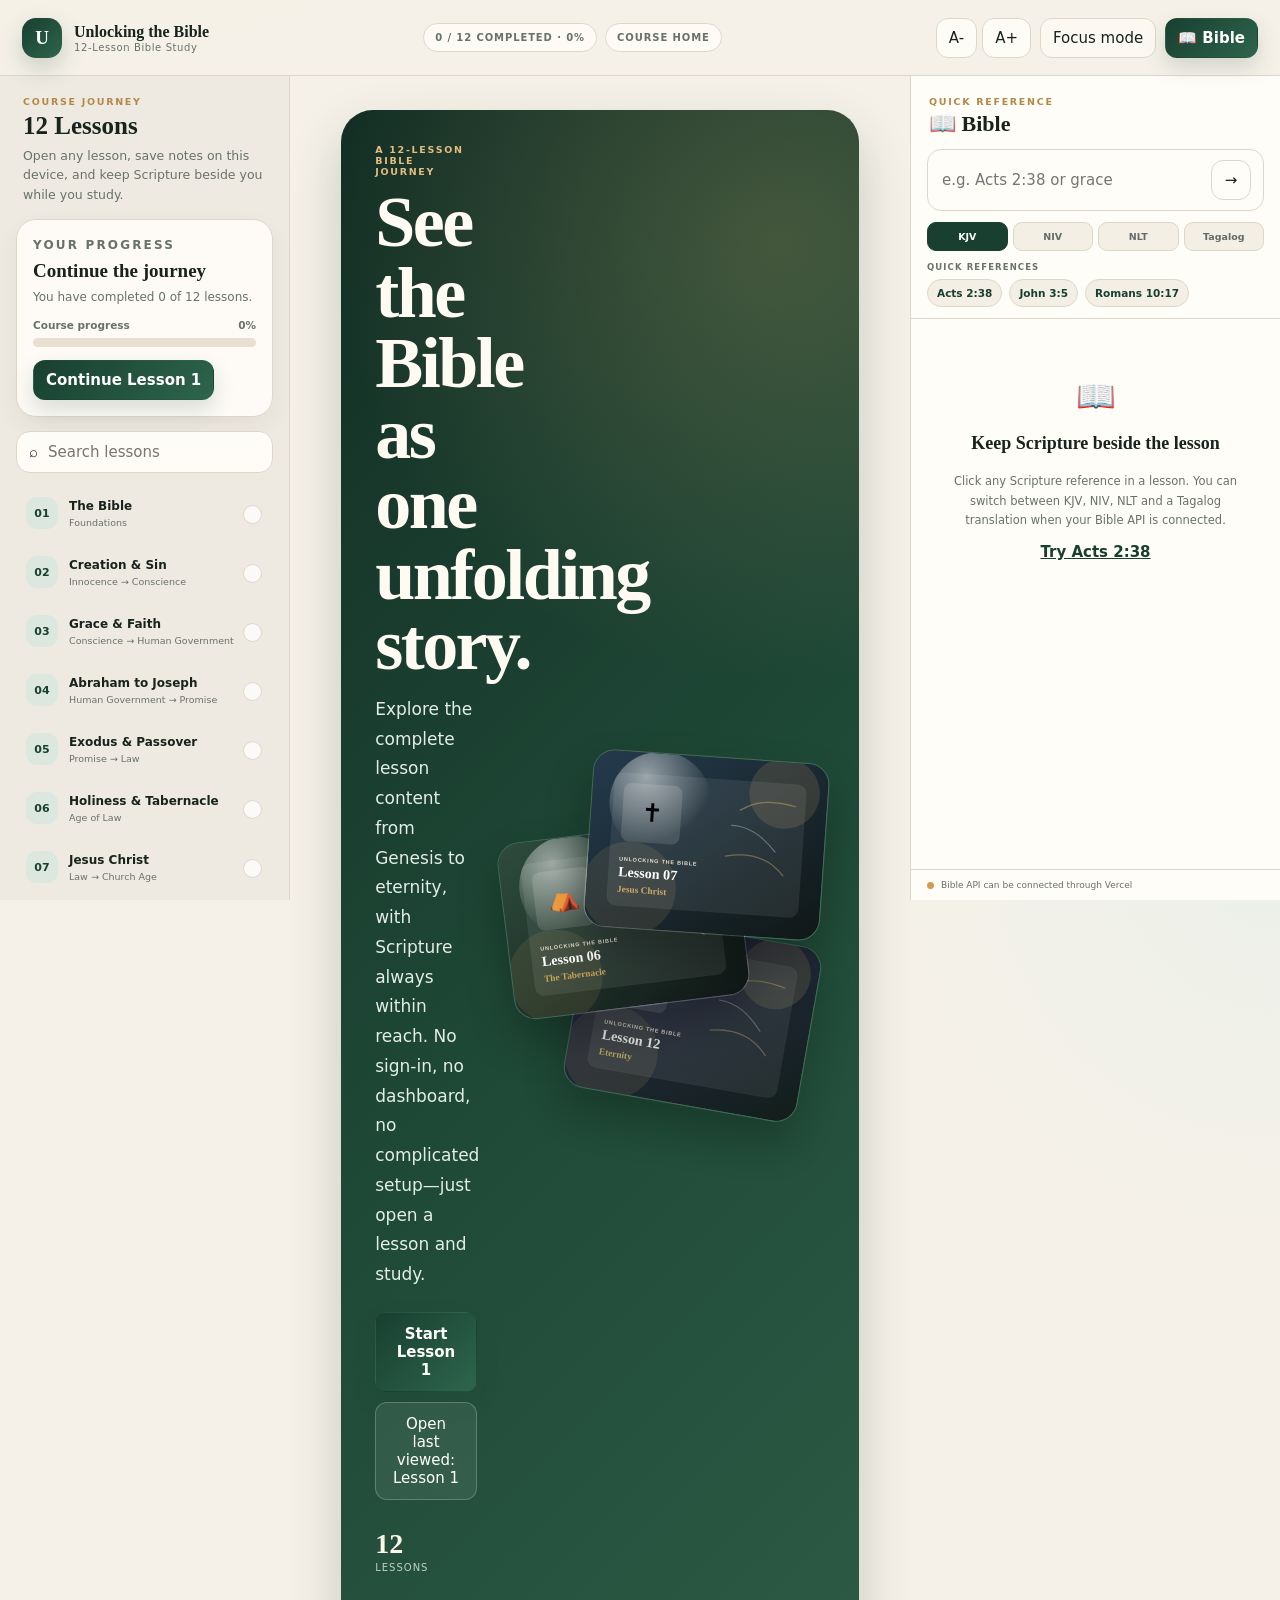
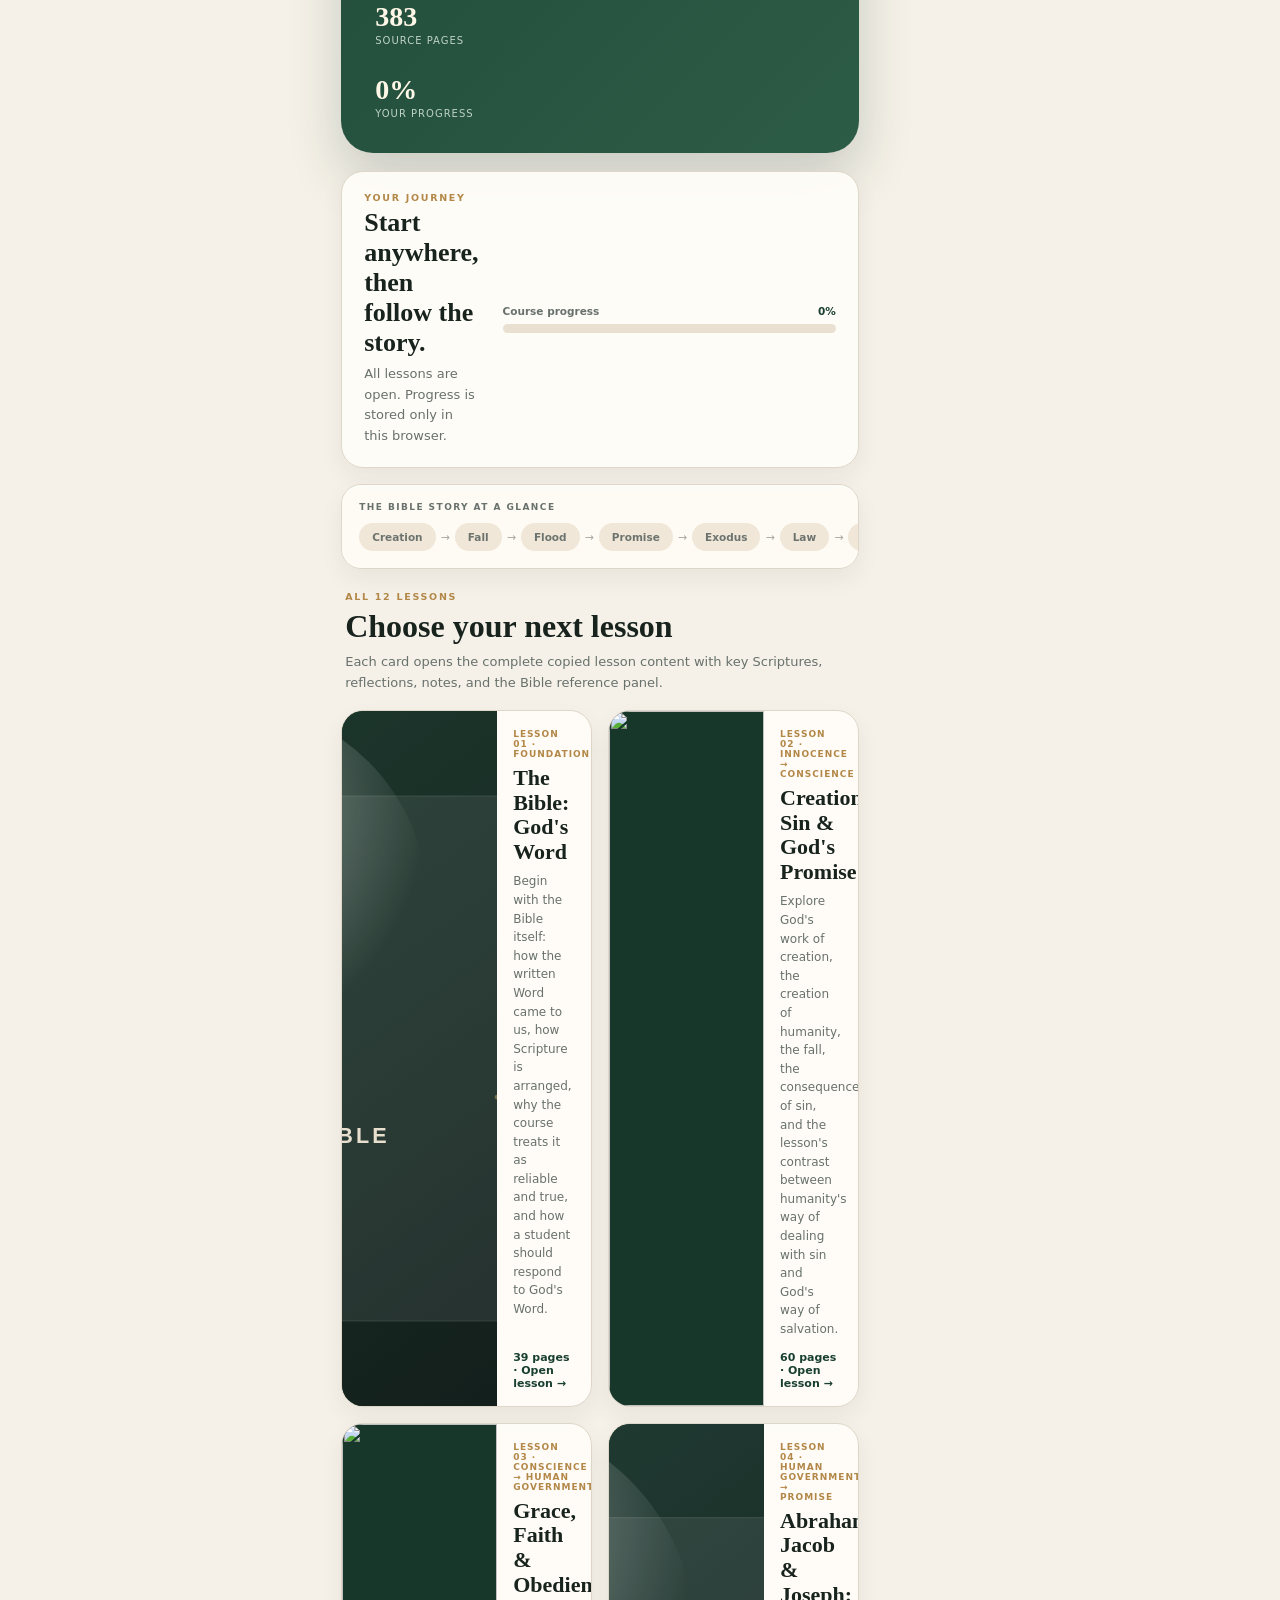
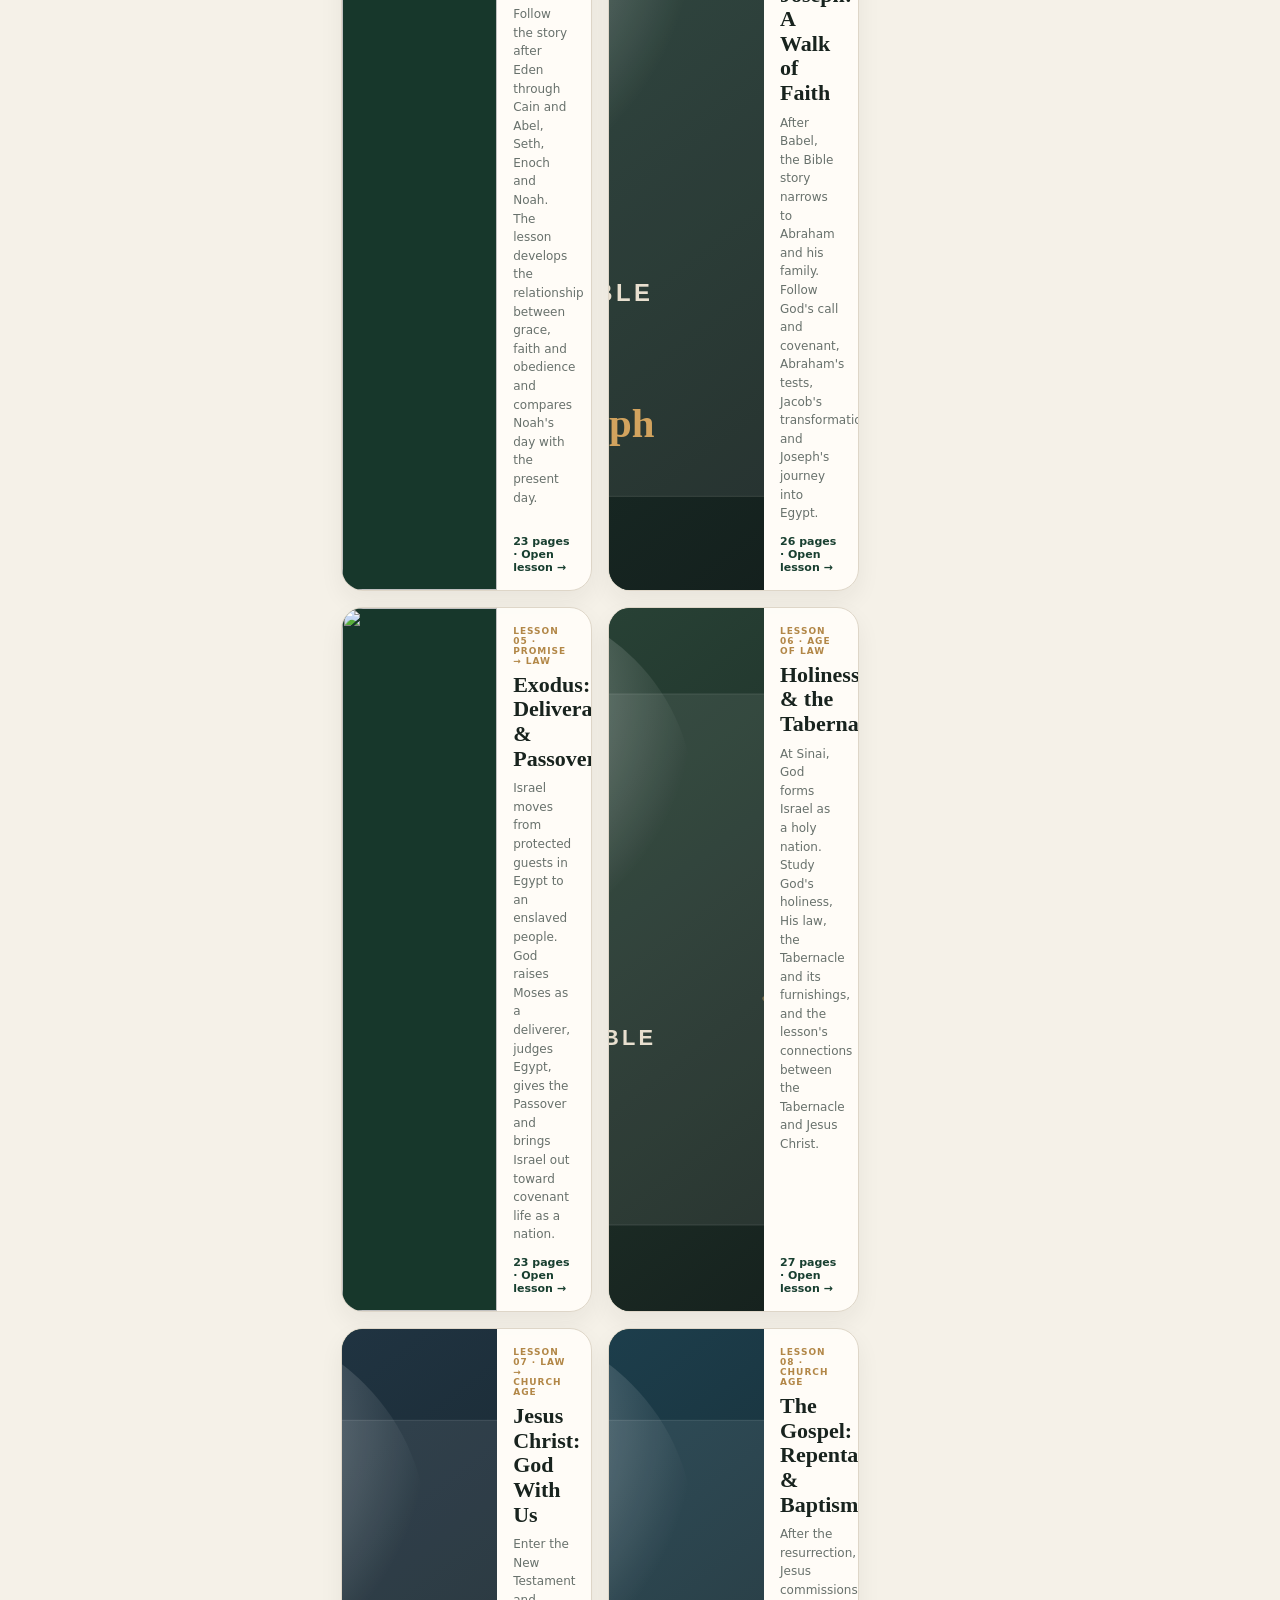
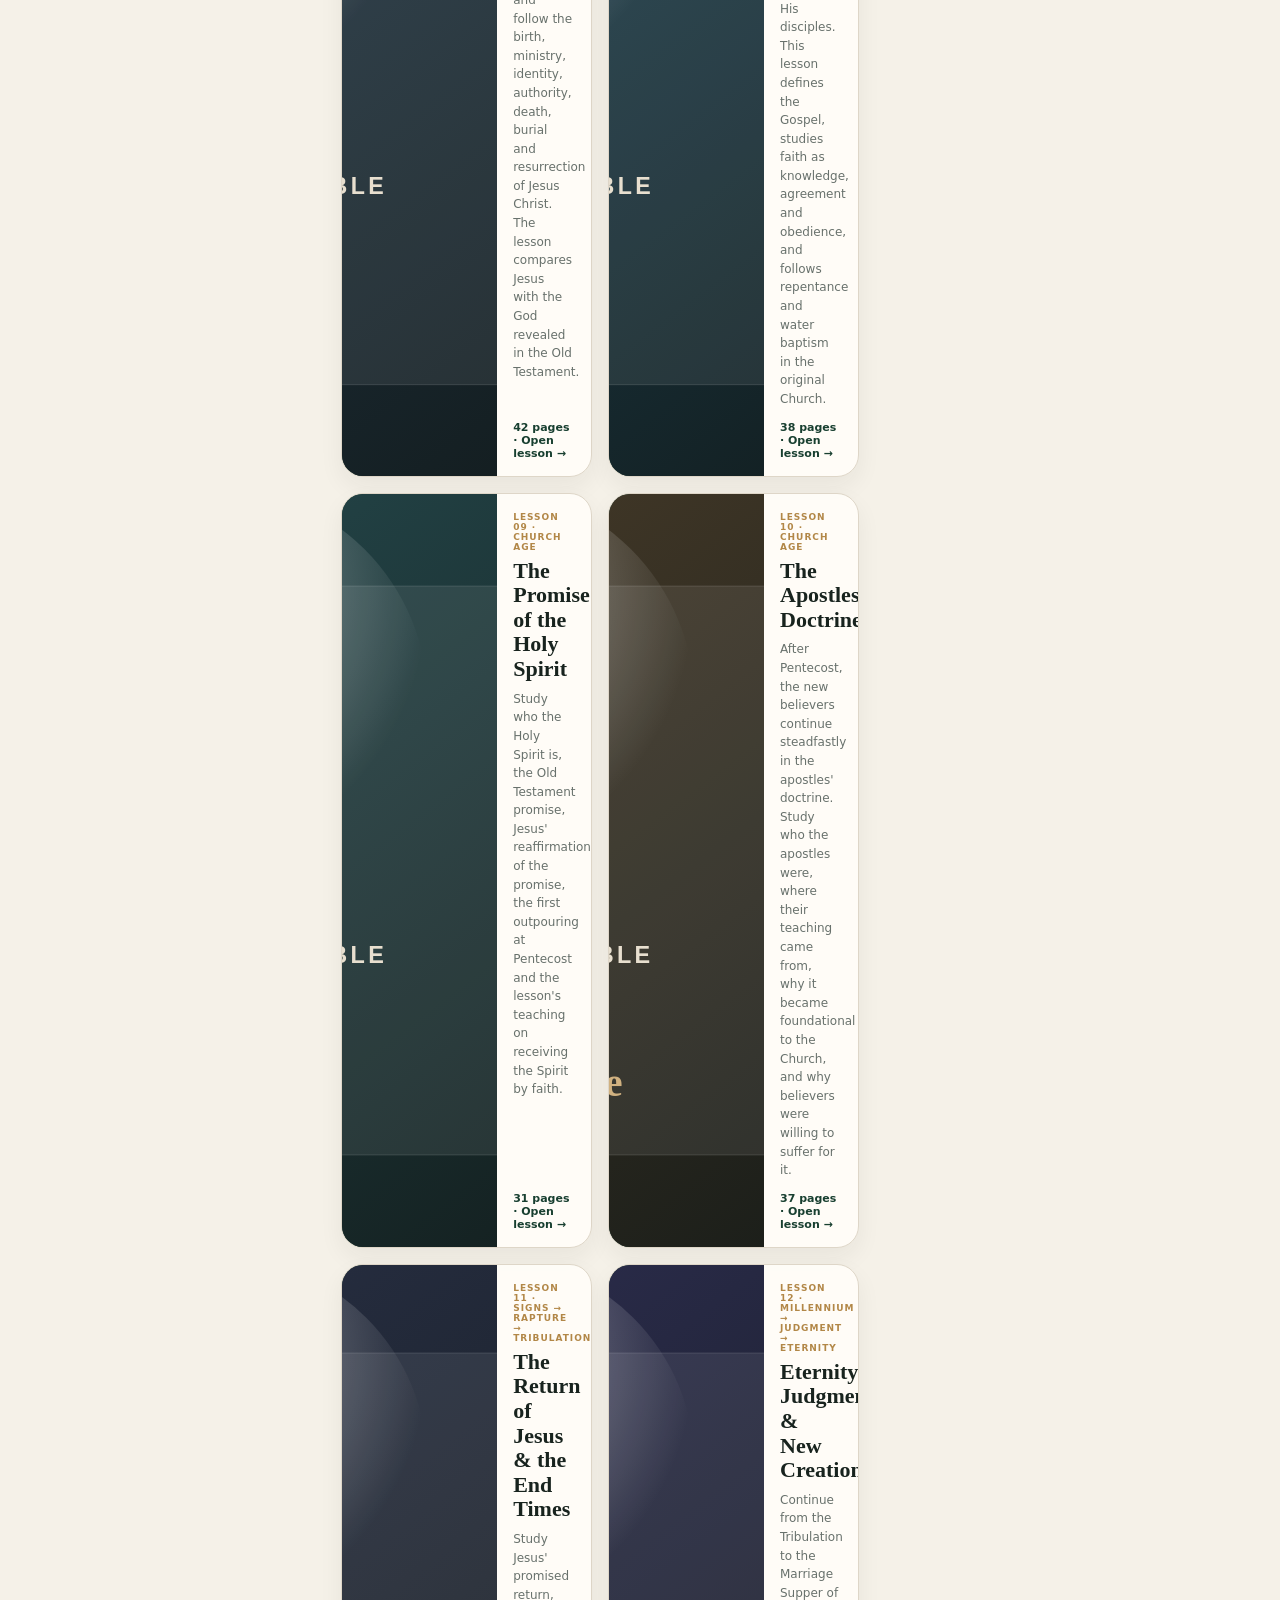
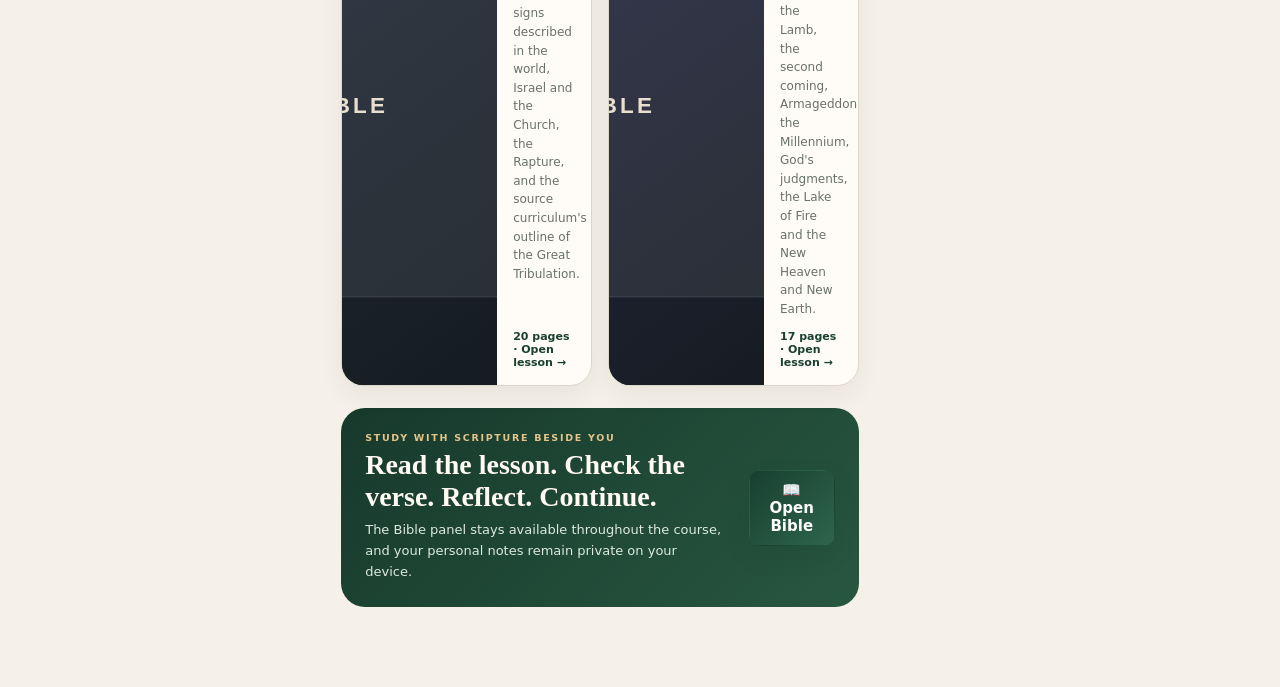
==== index.html @ 4034e814 "Add files via upload" ====
<!doctype html>
<html lang="en">
<head>
  <meta charset="utf-8" />
  <meta name="viewport" content="width=device-width, initial-scale=1" />
  <meta name="theme-color" content="#f7f3ea" />
  <title>Unlocking the Bible | 12-Lesson Bible Study</title>
  <meta name="description" content="A warm, creative, student-friendly 12-lesson Bible study with quick Scripture reference." />
  <link rel="stylesheet" href="./styles.css" />
</head>
<body data-font="md">
  <div class="app-shell">
    <header class="topbar">
      <div class="topbar-left">
        <button class="icon-btn mobile-only" id="lessonMenuBtn" aria-label="Open lesson menu">☰</button>
        <a class="brand" href="#" id="brandHome" aria-label="Unlocking the Bible home">
          <span class="brand-mark">U</span>
          <span>
            <strong>Unlocking the Bible</strong>
            <small>12-Lesson Bible Study</small>
          </span>
        </a>
      </div>

      <div class="topbar-meta">
        <span class="top-chip" id="progressChip">0 / 12 completed</span>
        <span class="top-chip hide-sm" id="currentChip">Lesson 1</span>
      </div>

      <div class="topbar-actions">
        <div class="font-controls" aria-label="Reading size controls">
          <button class="icon-btn" id="fontDecreaseBtn" title="Decrease text size">A-</button>
          <button class="icon-btn" id="fontIncreaseBtn" title="Increase text size">A+</button>
        </div>
        <button class="ghost-btn" id="focusBtn" title="Hide side panels">Focus mode</button>
        <button class="primary-btn" id="bibleMobileBtn">📖 Bible</button>
      </div>
    </header>

    <aside class="lesson-sidebar" id="lessonSidebar" aria-label="Lessons">
      <div class="sidebar-head">
        <p class="eyebrow">COURSE JOURNEY</p>
        <h2>12 Lessons</h2>
        <p>Open any lesson, save notes on this device, and keep Scripture beside you while you study.</p>
      </div>

      <section class="journey-card" id="journeyCard"></section>

      <label class="search-box">
        <span>⌕</span>
        <input id="lessonSearch" type="search" placeholder="Search lessons" autocomplete="off" />
      </label>

      <nav id="lessonNav" class="lesson-nav"></nav>

      <div class="sidebar-footer">
        <span>Public student version</span>
        <small>Inspired by the Unlocking the Bible lesson flow</small>
      </div>
    </aside>

    <main class="lesson-main" id="lessonMain">
      <section class="hero" id="lessonHero"></section>
      <section class="lesson-utility" id="lessonUtility"></section>
      <section class="timeline-card" id="timeline"></section>
      <section class="content-wrap" id="lessonContent"></section>
      <section class="lesson-end" id="lessonEnd"></section>
    </main>

    <aside class="bible-panel" id="biblePanel" aria-label="Bible quick reference">
      <div class="bible-head">
        <div>
          <p class="eyebrow">QUICK REFERENCE</p>
          <h2>📖 Bible</h2>
        </div>
        <button class="icon-btn mobile-only" id="bibleCloseBtn" aria-label="Close Bible">✕</button>
      </div>

      <form class="bible-search" id="bibleSearchForm">
        <input id="bibleSearchInput" placeholder="e.g. Acts 2:38 or grace" aria-label="Bible passage or keyword" />
        <button type="submit" class="icon-btn" aria-label="Search Bible">→</button>
      </form>

      <div class="translation-tabs" id="translationTabs" role="tablist" aria-label="Bible translation">
        <button data-version="KJV" class="active">KJV</button>
        <button data-version="NIV">NIV</button>
        <button data-version="NLT">NLT</button>
        <button data-version="TAGALOG">Tagalog</button>
      </div>

      <div class="quick-refs" id="recentRefs"></div>

      <div class="bible-view" id="bibleView">
        <div class="bible-empty">
          <span class="bible-icon">📖</span>
          <h3>Keep Scripture beside the lesson</h3>
          <p>Click any Scripture reference in a lesson. You can switch between KJV, NIV, NLT and a Tagalog translation when your Bible API is connected.</p>
          <button class="text-link" id="demoVerseBtn">Try Acts 2:38</button>
        </div>
      </div>

      <div class="bible-status" id="bibleStatus">
        <span class="status-dot"></span>
        <span>Bible API can be connected through Vercel</span>
      </div>
    </aside>

    <div class="scrim" id="scrim"></div>
  </div>



  <script src="./lesson-pages.js"></script>
  <script src="./app.js"></script>
</body>
</html>
---- styles.css ----
:root {
  --bg: #f5f1e8;
  --panel: #fffdf8;
  --panel-soft: #f9f5ed;
  --ink: #18231e;
  --muted: #68716c;
  --line: #ded6c8;
  --green: #183f30;
  --green-2: #2e654d;
  --green-soft: #e7f0ea;
  --gold: #b28747;
  --gold-soft: #f4e8ce;
  --shadow: 0 18px 44px rgba(37, 42, 39, .08);
  --shadow-soft: 0 10px 24px rgba(37, 42, 39, .06);
  --radius: 22px;
  --sidebar: 290px;
  --bible: 370px;
  --text-base: 15px;
  --body-size: 15px;
}

body[data-font="sm"] { --text-base: 14px; --body-size: 14px; }
body[data-font="md"] { --text-base: 15px; --body-size: 15px; }
body[data-font="lg"] { --text-base: 16px; --body-size: 16.5px; }

* { box-sizing: border-box; }
html { scroll-behavior: smooth; }
body {
  margin: 0;
  min-height: 100vh;
  color: var(--ink);
  background:
    radial-gradient(circle at 10% -5%, rgba(244,232,206,.9), transparent 26rem),
    radial-gradient(circle at 100% 12%, rgba(231,240,234,.65), transparent 25rem),
    var(--bg);
  font-family: Inter, ui-sans-serif, system-ui, -apple-system, BlinkMacSystemFont, "Segoe UI", sans-serif;
  font-size: var(--text-base);
}
button, input, textarea { font: inherit; }
button { cursor: pointer; }
a { color: inherit; }

.app-shell {
  min-height: 100vh;
  display: grid;
  grid-template-columns: var(--sidebar) minmax(0,1fr) var(--bible);
  grid-template-rows: 76px 1fr;
  grid-template-areas:
    "top top top"
    "lessons main bible";
}

.topbar {
  grid-area: top;
  position: sticky;
  top: 0;
  z-index: 80;
  height: 76px;
  display: grid;
  grid-template-columns: auto 1fr auto;
  align-items: center;
  gap: 16px;
  padding: 0 22px;
  background: rgba(245,241,232,.92);
  backdrop-filter: blur(18px);
  border-bottom: 1px solid rgba(222,214,200,.95);
}
.topbar-left, .topbar-actions { display: flex; align-items: center; gap: 9px; }
.topbar-meta { display: flex; justify-content: center; gap: 8px; }
.top-chip {
  display: inline-flex;
  align-items: center;
  padding: 8px 11px;
  border-radius: 999px;
  border: 1px solid var(--line);
  background: rgba(255,253,248,.86);
  color: var(--muted);
  font-size: 10px;
  font-weight: 800;
  letter-spacing: .09em;
  text-transform: uppercase;
}
.brand { display: inline-flex; align-items: center; gap: 12px; text-decoration: none; min-width: 0; }
.brand-mark {
  width: 40px;
  height: 40px;
  display: grid;
  place-items: center;
  border-radius: 14px;
  color: white;
  background: linear-gradient(135deg,var(--green),var(--green-2));
  font-family: Georgia,"Times New Roman",serif;
  font-size: 19px;
  font-weight: 700;
  box-shadow: 0 10px 24px rgba(24,63,48,.2);
}
.brand strong { display: block; font-family: Georgia,"Times New Roman",serif; font-size: 16px; }
.brand small { display: block; margin-top: 1px; color: var(--muted); font-size: 10px; letter-spacing: .06em; }
.font-controls { display: flex; gap: 5px; }

.primary-btn, .soft-btn, .mini-btn, .ghost-btn, .icon-btn {
  border: 1px solid var(--line);
  border-radius: 12px;
  padding: 10px 12px;
  text-decoration: none;
}
.primary-btn {
  color: white;
  border-color: transparent;
  background: linear-gradient(135deg,var(--green),var(--green-2));
  font-weight: 800;
  box-shadow: 0 10px 22px rgba(24,63,48,.16);
}
.soft-btn { background: #f4efe5; color: var(--ink); font-weight: 750; }
.mini-btn { background: white; color: var(--green); font-size: 11px; font-weight: 800; }
.ghost-btn { background: rgba(255,253,248,.7); color: var(--ink); }
.icon-btn { min-width: 40px; background: rgba(255,253,248,.9); color: var(--ink); }
.button-row { display: flex; gap: 8px; flex-wrap: wrap; }
.complete-state { background: var(--green-soft); color: var(--green); border-color: #a9c4b2; }

.lesson-sidebar {
  grid-area: lessons;
  position: sticky;
  top: 76px;
  height: calc(100vh - 76px);
  overflow-y: auto;
  padding: 20px 16px 24px;
  background: rgba(238,233,224,.9);
  border-right: 1px solid var(--line);
  z-index: 30;
}
.sidebar-head { padding: 0 7px 15px; }
.eyebrow {
  margin: 0;
  color: var(--gold);
  font-size: 9.5px;
  font-weight: 850;
  letter-spacing: .18em;
  text-transform: uppercase;
}
.sidebar-head h2 { margin: 5px 0 6px; font-family: Georgia,"Times New Roman",serif; font-size: 25px; }
.sidebar-head p:not(.eyebrow) { margin: 0; color: var(--muted); font-size: 12.5px; line-height: 1.55; }

.journey-card {
  margin-bottom: 14px;
  padding: 16px;
  border: 1px solid var(--line);
  border-radius: 20px;
  background: rgba(255,253,248,.92);
  box-shadow: var(--shadow-soft);
}
.journey-card h3 { margin: 5px 0 6px; font-family: Georgia,"Times New Roman",serif; font-size: 19px; }
.journey-card p { margin: 0; color: var(--muted); font-size: 12px; line-height: 1.55; }
.progress-wrap { margin-top: 13px; }
.progress-meta { display: flex; justify-content: space-between; gap: 8px; color: var(--muted); font-size: 10.5px; font-weight: 800; }
.progress-bar { height: 9px; margin-top: 7px; overflow: hidden; border-radius: 999px; background: #e9e0d2; }
.progress-bar span { display: block; height: 100%; border-radius: inherit; background: linear-gradient(90deg,var(--green),#629178); }
.journey-actions { display: flex; gap: 7px; margin-top: 13px; flex-wrap: wrap; }

.search-box, .source-search, .bible-search {
  display: flex;
  align-items: center;
  gap: 8px;
  padding: 10px 12px;
  border: 1px solid var(--line);
  border-radius: 14px;
  background: rgba(255,253,248,.94);
}
.search-box { margin-bottom: 14px; }
.search-box input, .source-search input, .bible-search input { width: 100%; border: 0; outline: 0; background: transparent; color: var(--ink); }
.lesson-nav { display: grid; gap: 7px; }
.lesson-link {
  width: 100%;
  display: grid;
  grid-template-columns: 34px minmax(0,1fr) 20px;
  gap: 9px;
  align-items: center;
  padding: 10px;
  border: 0;
  border-radius: 14px;
  background: transparent;
  color: var(--ink);
  text-align: left;
}
.lesson-link:hover { background: rgba(255,255,255,.55); }
.lesson-link.active { background: rgba(255,253,248,.95); box-shadow: var(--shadow-soft); }
.lesson-number { width: 32px; height: 32px; display: grid; place-items: center; border-radius: 11px; background: #dce8df; color: var(--green); font-size: 11px; font-weight: 850; }
.lesson-link.active .lesson-number { background: var(--green); color: white; }
.lesson-link strong { display: block; font-size: 12px; line-height: 1.3; }
.lesson-link span:last-child { display: block; margin-top: 2px; color: var(--muted); font-size: 9.5px; }
.lesson-done { width: 19px; height: 19px; display: grid; place-items: center; border-radius: 999px; color: transparent; border: 1px solid var(--line); background: rgba(255,255,255,.75); }
.lesson-done.complete { color: var(--green); border-color: #9fbea9; background: var(--green-soft); }
.sidebar-footer { margin-top: 18px; padding: 14px 7px 4px; color: var(--muted); border-top: 1px solid var(--line); }
.sidebar-footer span, .sidebar-footer small { display: block; font-size: 9.5px; line-height: 1.55; }

.lesson-main { grid-area: main; min-width: 0; padding: 34px clamp(20px,4vw,62px) 80px; }
.hero, .lesson-utility, .timeline-card, .content-wrap, .lesson-end { max-width: 940px; margin-inline: auto; }
.hero-card {
  display: grid;
  grid-template-columns: minmax(0,1.4fr) minmax(250px,.75fr);
  gap: 20px;
  padding: 24px;
  overflow: hidden;
  border: 1px solid rgba(222,214,200,.96);
  border-radius: 28px;
  background: linear-gradient(180deg,rgba(255,253,248,.97),rgba(247,242,233,.95));
  box-shadow: var(--shadow);
}
.lesson-kicker { display: inline-flex; align-items: center; gap: 9px; color: var(--green); font-size: 11px; font-weight: 850; letter-spacing: .09em; text-transform: uppercase; }
.lesson-kicker::before { content:""; width: 27px; height: 1px; background: var(--green); }
.hero h1 { margin: 14px 0 12px; font-family: Georgia,"Times New Roman",serif; font-size: clamp(34px,4.8vw,57px); line-height: 1.04; letter-spacing: -.025em; }
.hero-summary { margin: 0; color: #4c5751; font-size: 16.5px; line-height: 1.75; }
.hero-pills { display: flex; gap: 8px; flex-wrap: wrap; margin-top: 16px; }
.info-pill { display: inline-flex; align-items: center; gap: 6px; padding: 8px 11px; border: 1px solid var(--line); border-radius: 999px; background: rgba(255,255,255,.78); color: var(--muted); font-size: 11px; font-weight: 700; }
.info-pill strong { color: var(--green); }
.objective-grid { display: grid; grid-template-columns: repeat(2,minmax(0,1fr)); gap: 11px; margin-top: 20px; }
.objective-card { padding: 14px 15px; border: 1px solid var(--line); border-radius: 17px; background: rgba(255,255,255,.75); }
.objective-card small { color: var(--gold); font-size: 9px; font-weight: 850; letter-spacing: .12em; text-transform: uppercase; }
.objective-card p { margin: 7px 0 0; color: #3f4a44; font-size: 12.5px; line-height: 1.6; }
.hero-art { display: grid; align-content: space-between; justify-items: end; min-height: 265px; }
.hero-orb { width: 155px; height: 155px; display: grid; place-items: center; border-radius: 40px; border: 1px solid rgba(255,255,255,.92); background: radial-gradient(circle at 30% 30%,rgba(255,255,255,.95),transparent 36%),linear-gradient(135deg,rgba(178,135,71,.22),rgba(24,63,48,.19)); font-size: 60px; box-shadow: 0 20px 34px rgba(24,63,48,.11); }
.hero-note { width: min(100%,285px); padding: 16px; border: 1px solid var(--line); border-radius: 19px; background: rgba(255,255,255,.84); }
.hero-note small { color: var(--gold); font-size: 8.5px; font-weight: 850; letter-spacing: .13em; }
.hero-note h3 { margin: 7px 0 7px; font-family: Georgia,"Times New Roman",serif; font-size: 20px; }
.hero-note p { margin: 0; color: var(--muted); font-size: 12px; line-height: 1.6; }

.lesson-utility { margin-top: 17px; }
.utility-grid { display: grid; grid-template-columns: 1.15fr .85fr 1fr; gap: 13px; }
.utility-card { padding: 16px; border: 1px solid var(--line); border-radius: 20px; background: rgba(255,253,248,.9); box-shadow: var(--shadow-soft); }
.utility-card h3 { margin: 0 0 6px; font-size: 14px; }
.utility-card p { margin: 0 0 11px; color: var(--muted); font-size: 12px; line-height: 1.55; }
.inline-status { margin-top: 8px; min-height: 16px; color: var(--muted); font-size: 10.5px; }
.verse-list { display: flex; gap: 7px; flex-wrap: wrap; }
.verse-chip { padding: 7px 9px; border: 1px solid var(--line); border-radius: 999px; background: #f4efe5; color: var(--green); font-size: 10.5px; font-weight: 800; }
.verse-chip:hover { background: var(--green); color: white; border-color: var(--green); }
.source-open-link { display: inline-flex; align-items: center; }

.timeline-card { margin-top: 16px; padding: 17px; overflow-x: auto; border: 1px solid var(--line); border-radius: 20px; background: rgba(255,253,248,.88); box-shadow: var(--shadow-soft); }
.timeline-label { margin-bottom: 11px; color: var(--muted); font-size: 9px; font-weight: 850; letter-spacing: .16em; text-transform: uppercase; }
.timeline { display: flex; align-items: center; min-width: max-content; gap: 5px; }
.timeline-step { padding: 8px 13px; border-radius: 999px; background: #eae2d5; color: #6d746f; font-size: 10.5px; font-weight: 750; white-space: nowrap; }
.timeline-step.active { color: white; background: linear-gradient(135deg,var(--green),var(--green-2)); }
.timeline-arrow { color: #a8a79f; font-size: 11px; }

.content-wrap { margin-top: 22px; }
.source-intro { display: flex; align-items: end; justify-content: space-between; gap: 18px; margin-bottom: 14px; padding: 2px 4px; }
.source-intro h2 { margin: 6px 0 6px; font-family: Georgia,"Times New Roman",serif; font-size: 29px; }
.source-intro p:not(.eyebrow) { max-width: 720px; margin: 0; color: var(--muted); font-size: 13px; line-height: 1.65; }
.source-count { flex: 0 0 auto; padding: 9px 12px; border-radius: 999px; background: var(--gold-soft); color: #735529; font-size: 11px; font-weight: 850; }

.source-page { margin-bottom: 12px; overflow: hidden; border: 1px solid var(--line); border-radius: 20px; background: rgba(255,253,248,.94); box-shadow: var(--shadow-soft); }
.source-page[hidden] { display: none; }
.source-page summary { list-style: none; display: grid; grid-template-columns: 46px minmax(0,1fr) auto; gap: 12px; align-items: center; padding: 16px 18px; cursor: pointer; }
.source-page summary::-webkit-details-marker { display: none; }
.source-page[open] summary { border-bottom: 1px solid var(--line); background: rgba(249,245,237,.85); }
.source-page-number { width: 42px; height: 42px; display: grid; place-items: center; border-radius: 13px; background: var(--green-soft); color: var(--green); font-size: 11px; font-weight: 850; }
.source-page-summary strong { display: block; font-family: Georgia,"Times New Roman",serif; font-size: 18px; }
.source-page-summary small { display: block; margin-top: 3px; overflow: hidden; color: var(--muted); font-size: 11px; line-height: 1.45; text-overflow: ellipsis; white-space: nowrap; }
.source-page-actions-hint { color: var(--green); font-size: 10px; font-weight: 850; }
.source-page-body { padding: 18px; }
.source-page-toolbar { display: flex; justify-content: space-between; align-items: center; gap: 10px; margin-bottom: 16px; color: var(--muted); font-size: 10px; font-weight: 750; }
.source-page-image-wrap { margin: 0 0 18px; padding: 12px; border: 1px solid var(--line); border-radius: 18px; background: #eee8dd; }
.source-page-image { width: 100%; height: auto; border-radius: 12px; background: white; box-shadow: 0 10px 28px rgba(30,40,34,.12); }
.source-page-image-wrap figcaption { margin-top: 8px; color: var(--muted); font-size: 9px; font-weight: 750; text-align: center; letter-spacing: .08em; text-transform: uppercase; }
.source-text-label { margin: 4px 0 10px; color: var(--gold); font-size: 9px; font-weight: 850; letter-spacing: .14em; text-transform: uppercase; }
.source-page-text { white-space: pre-wrap; color: #29332e; font-family: Georgia,"Times New Roman",serif; font-size: var(--body-size); line-height: 1.72; }
.visual-page-message { padding: 18px; border-radius: 16px; background: var(--gold-soft); color: #6d542e; }
.visual-page-message p { margin: 6px 0 0; }

.section-card { margin-top: 18px; overflow: hidden; border: 1px solid var(--line); border-radius: 21px; background: rgba(255,253,248,.94); box-shadow: var(--shadow); }
.section-toggle { width: 100%; display: grid; grid-template-columns: 48px minmax(0,1fr) auto; gap: 12px; align-items: center; padding: 18px 20px; border: 0; background: transparent; color: inherit; text-align: left; }
.section-index { width: 42px; height: 42px; display: grid; place-items: center; border-radius: 13px; background: var(--green-soft); color: var(--green); font-weight: 850; }
.section-copy h2 { margin: 0 0 4px; font-family: Georgia,"Times New Roman",serif; font-size: 22px; }
.section-copy p { margin: 0; color: var(--muted); font-size: 12px; }
.section-mini { padding: 7px 9px; border-radius: 999px; background: var(--green-soft); color: var(--green); font-size: 9.5px; font-weight: 850; }
.section-body { padding: 0 20px 20px 80px; }
.check-card { padding: 17px; border: 1px solid #d8dfd9; border-radius: 16px; background: #f5f8f5; }
.check-card h3 { margin: 0 0 10px; font-size: 15px; }
.quiz-options { display: grid; gap: 7px; }
.quiz-option { display: flex; gap: 8px; align-items: flex-start; padding: 10px 11px; border: 1px solid var(--line); border-radius: 12px; background: white; color: var(--ink); text-align: left; }
.quiz-option.correct { background: #ecf6ee; border-color: #80a48a; }
.quiz-option.wrong { background: #fbeeed; border-color: #c79894; }
.quiz-feedback { min-height: 18px; margin-top: 9px; font-size: 11px; font-weight: 800; }

.notes-card { margin-top: 18px; padding: 22px; border-radius: 24px; color: white; background: linear-gradient(135deg,#173f30,#2c644c); box-shadow: 0 18px 36px rgba(24,63,48,.2); }
.notes-card h2 { margin: 0 0 6px; font-family: Georgia,"Times New Roman",serif; font-size: 23px; }
.notes-card p { margin: 0 0 13px; color: #d8e7dd; font-size: 12px; line-height: 1.6; }
.notes-card textarea { width: 100%; min-height: 125px; resize: vertical; padding: 13px; border: 1px solid rgba(255,255,255,.18); border-radius: 15px; outline: 0; background: rgba(255,255,255,.08); color: white; }
.notes-card textarea::placeholder { color: rgba(255,255,255,.65); }
.notes-actions { display: flex; justify-content: space-between; align-items: center; gap: 8px; margin-top: 9px; flex-wrap: wrap; }
.save-note { padding: 9px 12px; border: 0; border-radius: 11px; background: white; color: var(--green); font-weight: 850; }
.note-status { color: #d4e6da; font-size: 10px; }

.lesson-end { margin-top: 22px; }
.lesson-nav-bottom { display: flex; gap: 12px; justify-content: space-between; }
.nav-card { flex: 1; min-width: 0; padding: 14px; border: 1px solid var(--line); border-radius: 17px; background: rgba(255,253,248,.94); color: var(--ink); text-align: left; box-shadow: var(--shadow-soft); }
.nav-card:last-child { text-align: right; }
.nav-card small { display: block; color: var(--muted); font-size: 9px; font-weight: 850; letter-spacing: .12em; text-transform: uppercase; }
.nav-card strong { display: block; margin-top: 5px; font-size: 13px; }
.lesson-finish { display: flex; justify-content: space-between; align-items: center; gap: 12px; margin-top: 14px; padding: 15px; border: 1px solid var(--line); border-radius: 18px; background: rgba(255,253,248,.9); }
.lesson-finish h3 { margin: 0 0 3px; font-size: 14px; }
.lesson-finish p { margin: 0; color: var(--muted); font-size: 11.5px; }

.bible-panel { grid-area: bible; position: sticky; top: 76px; height: calc(100vh - 76px); display: flex; flex-direction: column; overflow: hidden; background: rgba(255,253,248,.97); border-left: 1px solid var(--line); z-index: 35; }
.bible-head { display: flex; align-items: center; justify-content: space-between; padding: 20px 18px 12px; }
.bible-head h2 { margin: 4px 0 0; font-family: Georgia,"Times New Roman",serif; font-size: 22px; }
.bible-search { margin: 0 16px 11px; }
.translation-tabs { display: grid; grid-template-columns: repeat(4,1fr); gap: 5px; padding: 0 16px 11px; }
.translation-tabs button { padding: 8px 3px; border: 1px solid var(--line); border-radius: 9px; background: #f4efe5; color: #646b66; font-size: 9.5px; font-weight: 850; }
.translation-tabs button.active { background: var(--green); color: white; border-color: var(--green); }
.quick-refs { padding: 0 16px 11px; border-bottom: 1px solid var(--line); }
.quick-refs small { display: block; margin-bottom: 7px; color: var(--muted); font-size: 8.5px; font-weight: 850; letter-spacing: .13em; text-transform: uppercase; }
.bible-view { flex: 1; overflow-y: auto; padding: 18px; }
.bible-empty { padding: 40px 10px; color: var(--muted); text-align: center; }
.bible-icon { display: block; margin-bottom: 10px; font-size: 32px; }
.bible-empty h3 { color: var(--ink); font-family: Georgia,"Times New Roman",serif; font-size: 18px; }
.bible-empty p { font-size: 11.5px; line-height: 1.7; }
.text-link { border: 0; background: transparent; color: var(--green); font-weight: 850; text-decoration: underline; }
.verse-header { padding-bottom: 11px; margin-bottom: 13px; border-bottom: 1px solid var(--line); }
.verse-header small { color: var(--gold); font-size: 9px; font-weight: 850; letter-spacing: .12em; text-transform: uppercase; }
.verse-header h3 { margin: 5px 0 0; font-family: Georgia,"Times New Roman",serif; font-size: 22px; }
.verse-content { font-family: Georgia,"Times New Roman",serif; font-size: 14.5px; line-height: 1.9; }
.verse-content .v,.verse-content .verse-number { padding-right: 3px; color: var(--gold); font-family: Inter,sans-serif; font-size: 8px; font-weight: 850; vertical-align: super; }
.verse-copyright { margin-top: 16px; padding-top: 10px; border-top: 1px solid var(--line); color: var(--muted); font-size: 8px; line-height: 1.4; }
.bible-status { display: flex; align-items: center; gap: 7px; padding: 10px 16px; border-top: 1px solid var(--line); color: var(--muted); font-size: 9px; }
.status-dot { width: 7px; height: 7px; border-radius: 999px; background: #d49b4e; }
.status-dot.ok { background: #59a36e; }
.status-dot.error { background: #bd6258; }

.mobile-only { display: none; }
.scrim { display: none; position: fixed; inset: 76px 0 0; background: rgba(18,28,23,.38); z-index: 45; }
.focus .lesson-sidebar,.focus .bible-panel { display: none; }
.focus { grid-template-columns: minmax(0,1fr); grid-template-areas:"top" "main"; }
.focus .lesson-main { max-width: 1100px; width: 100%; margin-inline: auto; }

@media (max-width: 1220px) {
  :root { --sidebar: 270px; --bible: 330px; }
  .utility-grid { grid-template-columns: 1fr 1fr; }
  .utility-grid .utility-card:first-child { grid-column: 1 / -1; }
}

@media (max-width: 980px) {
  .app-shell { display: block; padding-top: 76px; }
  .topbar { position: fixed; left: 0; right: 0; grid-template-columns: auto 1fr auto; }
  .mobile-only { display: inline-grid; place-items: center; }
  .ghost-btn { display: none; }
  .lesson-sidebar,.bible-panel { position: fixed; top: 76px; bottom: 0; height: auto; width: min(90vw,380px); z-index: 70; transition: transform .24s ease; box-shadow: 0 20px 52px rgba(20,30,24,.22); }
  .lesson-sidebar { left: 0; transform: translateX(-105%); }
  .lesson-sidebar.open { transform: translateX(0); }
  .bible-panel { right: 0; left: auto; transform: translateX(105%); }
  .bible-panel.open { transform: translateX(0); }
  .scrim.show { display: block; }
  .lesson-main { padding: 24px 16px 58px; }
  .hero-card { grid-template-columns: 1fr; }
  .hero-art { min-height: unset; justify-items: start; }
  .hero-note { width: 100%; }
  .objective-grid,.utility-grid { grid-template-columns: 1fr; }
  .utility-grid .utility-card:first-child { grid-column: auto; }
  .source-page-body { padding: 16px; }
  .source-page-toolbar { align-items: flex-start; flex-direction: column; }
  .section-body { padding: 0 16px 18px; }
  .lesson-nav-bottom { flex-direction: column; }
  .nav-card:last-child { text-align: left; }
}

@media (max-width: 700px) {
  .topbar-meta { display: none; }
  .source-intro { align-items: flex-start; flex-direction: column; }
}

@media (max-width: 560px) {
  .brand small { display: none; }
  .brand strong { font-size: 13px; }
  .brand-mark { width: 35px; height: 35px; }
  .topbar { padding: 0 11px; gap: 8px; }
  .font-controls { display: none; }
  .primary-btn { padding-inline: 9px; font-size: 11px; }
  .hero h1 { font-size: 38px; }
  .hero-summary { font-size: 15px; }
  .source-page summary { grid-template-columns: 40px minmax(0,1fr); }
  .source-page-actions-hint { display: none; }
  .source-page-number { width: 36px; height: 36px; }
  .source-page-summary small { white-space: normal; display: -webkit-box; -webkit-box-orient: vertical; -webkit-line-clamp: 2; }
  .lesson-finish { align-items: flex-start; flex-direction: column; }
}

/* Modern church elegant + creative full-content refinements */
.premium-hero {
  background:
    radial-gradient(circle at top right, rgba(212,183,124,.18), transparent 28%),
    linear-gradient(135deg, #173529 0%, #21493a 40%, #f7f3ea 120%);
  color: #fffaf3;
}
.premium-hero .lesson-kicker,
.premium-hero .hero-summary,
.premium-hero .objective-card p,
.premium-hero .hero-note p,
.premium-hero .hero-note li { color: #eef3ef; }
.premium-hero .lesson-kicker::before { background: #d9b36f; }
.premium-hero .objective-card,
.premium-hero .hero-note,
.premium-hero .info-pill {
  background: rgba(255,255,255,.10);
  border-color: rgba(255,255,255,.14);
  color: #edf1ec;
}
.premium-hero .objective-card small,
.premium-hero .hero-note small { color: #e9c98d; }
.premium-hero .info-pill strong { color: #fff4d8; }
.premium-art { gap: 14px; }
.hero-graphic-card {
  width: min(100%, 300px);
  margin: 0;
  padding: 10px;
  border-radius: 24px;
  background: rgba(255,255,255,.09);
  border: 1px solid rgba(255,255,255,.14);
  box-shadow: 0 20px 34px rgba(0,0,0,.18);
}
.hero-graphic {
  width: 100%;
  display: block;
  border-radius: 18px;
}
.premium-note { width: min(100%, 300px); }
.hero-mini-list {
  margin: 10px 0 0;
  padding-left: 18px;
  display: grid;
  gap: 4px;
}
.hero-mini-list li { font-size: 12px; line-height: 1.5; }

.utility-grid-rich { grid-template-columns: 1.2fr .8fr 1fr; }
.utility-card-wide { position: relative; overflow: hidden; }
.utility-card-wide::after {
  content: "";
  position: absolute;
  inset: auto -40px -40px auto;
  width: 120px;
  height: 120px;
  border-radius: 999px;
  background: radial-gradient(circle, rgba(212,183,124,.24), transparent 68%);
}

.source-intro-rich { align-items: center; }
.creative-gallery {
  display: grid;
  grid-template-columns: 1.2fr 1fr 1fr;
  gap: 14px;
  margin-bottom: 18px;
}
.creative-card {
  padding: 18px;
  border-radius: 20px;
  border: 1px solid var(--line);
  background: rgba(255,253,248,.94);
  box-shadow: var(--shadow-soft);
}
.creative-card-graphic {
  padding: 10px;
  background: linear-gradient(135deg, #173529, #254c3d);
}
.creative-card-graphic img { width: 100%; border-radius: 16px; display: block; }
.creative-label {
  display: inline-block;
  margin-bottom: 8px;
  color: var(--gold);
  font-size: 9px;
  font-weight: 850;
  letter-spacing: .14em;
  text-transform: uppercase;
}
.creative-card h3 {
  margin: 0 0 8px;
  font-family: Georgia, "Times New Roman", serif;
  font-size: 20px;
}
.creative-card p {
  margin: 0;
  color: var(--muted);
  font-size: 12.5px;
  line-height: 1.65;
}
.creative-list {
  margin: 0;
  padding-left: 18px;
  color: #2c3531;
  display: grid;
  gap: 6px;
  font-size: 12.5px;
}

.source-page-body {
  background: linear-gradient(180deg, rgba(255,253,248,.98), rgba(249,245,237,.92));
}
.source-page-text {
  white-space: normal;
  color: #29332e;
  font-family: Georgia, "Times New Roman", serif;
  font-size: var(--body-size);
  line-height: 1.8;
}
.source-block {
  margin: 0 0 14px;
  padding: 14px 16px;
  border-radius: 16px;
  background: rgba(255,255,255,.65);
  border: 1px solid rgba(222,214,200,.75);
}
.source-block-heading {
  background: linear-gradient(135deg, rgba(24,63,48,.05), rgba(212,183,124,.16));
  font-weight: 700;
}

@media (max-width: 980px) {
  .creative-gallery,
  .utility-grid-rich { grid-template-columns: 1fr; }
  .hero-graphic-card,
  .premium-note { width: 100%; }
}

/* V2 final polish: welcome experience, lesson covers, key Scripture, print */
.home-hero {
  display: grid;
  grid-template-columns: minmax(0,1.2fr) minmax(320px,.8fr);
  gap: 28px;
  padding: 34px;
  border-radius: 32px;
  overflow: hidden;
  color: #fffaf2;
  background:
    radial-gradient(circle at 84% 8%, rgba(222,186,116,.22), transparent 28%),
    linear-gradient(135deg, #132e24 0%, #1f4a38 54%, #2d5c46 100%);
  box-shadow: 0 24px 54px rgba(20,46,36,.20);
}
.home-hero-copy { align-self: center; }
.home-hero .eyebrow { color: #e2bf80; }
.home-hero h1 {
  max-width: 720px;
  margin: 10px 0 14px;
  font-family: Georgia,"Times New Roman",serif;
  font-size: clamp(42px,6vw,72px);
  line-height: .98;
  letter-spacing: -.035em;
}
.home-hero-copy > p:not(.eyebrow) {
  max-width: 680px;
  margin: 0;
  color: #e4ede7;
  font-size: 17px;
  line-height: 1.75;
}
.home-hero-actions { display: flex; gap: 10px; flex-wrap: wrap; margin-top: 22px; }
.home-hero .home-cta { padding: 12px 16px; }
.home-hero .ghost-btn { color: white; border-color: rgba(255,255,255,.22); background: rgba(255,255,255,.08); }
.home-stat-row { display: flex; gap: 28px; margin-top: 28px; flex-wrap: wrap; }
.home-stat-row span { display: grid; gap: 2px; }
.home-stat-row strong { font-family: Georgia,"Times New Roman",serif; font-size: 28px; color: #fff7e7; }
.home-stat-row small { color: #bfd2c6; font-size: 10px; letter-spacing: .1em; text-transform: uppercase; }
.home-hero-visual { display: grid; place-items: center; min-height: 390px; }
.home-art-stack { position: relative; width: min(100%,390px); height: 350px; }
.home-art-stack img {
  position: absolute;
  width: 74%;
  border-radius: 22px;
  box-shadow: 0 24px 44px rgba(0,0,0,.28);
  border: 1px solid rgba(255,255,255,.18);
}
.home-art-stack img:nth-child(1) { right: 0; top: 0; z-index: 3; transform: rotate(4deg); }
.home-art-stack img:nth-child(2) { left: 0; top: 74px; z-index: 2; transform: rotate(-7deg); }
.home-art-stack img:nth-child(3) { right: 14px; bottom: 0; z-index: 1; transform: rotate(10deg); opacity: .88; }

.home-progress-card {
  display: grid;
  grid-template-columns: 1fr minmax(250px,340px);
  gap: 24px;
  align-items: center;
  margin-top: 18px;
  padding: 20px 22px;
  border: 1px solid var(--line);
  border-radius: 22px;
  background: rgba(255,253,248,.94);
  box-shadow: var(--shadow-soft);
}
.home-progress-card h2 { margin: 5px 0 6px; font-family: Georgia,"Times New Roman",serif; font-size: 26px; }
.home-progress-card p:not(.eyebrow) { margin: 0; color: var(--muted); line-height: 1.6; font-size: 13px; }
.home-progress-meter strong { color: var(--green); }
.home-timeline .timeline-step { background: #f0e7d8; }

.home-section-head { margin: 2px 4px 16px; }
.home-section-head h2 { margin: 6px 0; font-family: Georgia,"Times New Roman",serif; font-size: 32px; }
.home-section-head p:not(.eyebrow) { margin: 0; max-width: 720px; color: var(--muted); line-height: 1.65; font-size: 13px; }
.lesson-cover-grid {
  display: grid;
  grid-template-columns: repeat(2,minmax(0,1fr));
  gap: 16px;
}
.lesson-cover-card {
  display: grid;
  grid-template-columns: 155px minmax(0,1fr);
  gap: 16px;
  align-items: stretch;
  padding: 0;
  overflow: hidden;
  border: 1px solid var(--line);
  border-radius: 22px;
  background: rgba(255,253,248,.96);
  color: var(--ink);
  text-align: left;
  box-shadow: var(--shadow-soft);
  transition: transform .18s ease, box-shadow .18s ease, border-color .18s ease;
}
.lesson-cover-card:hover { transform: translateY(-3px); box-shadow: 0 18px 32px rgba(37,50,43,.11); border-color: #c6b89e; }
.lesson-cover-card.is-complete { border-color: #aac2b0; }
.lesson-cover-image { min-height: 180px; background: #17372b; }
.lesson-cover-image img { width: 100%; height: 100%; object-fit: cover; }
.lesson-cover-copy { display: flex; flex-direction: column; padding: 18px 18px 16px 0; }
.lesson-cover-copy small { color: var(--gold); font-size: 9px; font-weight: 850; letter-spacing: .11em; text-transform: uppercase; }
.lesson-cover-copy strong { margin-top: 7px; font-family: Georgia,"Times New Roman",serif; font-size: 22px; line-height: 1.12; }
.lesson-cover-copy > span { margin-top: 8px; color: var(--muted); font-size: 12px; line-height: 1.55; }
.lesson-cover-copy em { margin-top: auto; padding-top: 12px; color: var(--green); font-size: 11px; font-style: normal; font-weight: 800; }
.home-closing-card {
  display: flex;
  justify-content: space-between;
  gap: 22px;
  align-items: center;
  padding: 24px;
  border-radius: 24px;
  color: #fffaf2;
  background: linear-gradient(135deg,#17392c,#285740);
}
.home-closing-card h2 { margin: 6px 0 7px; font-family: Georgia,"Times New Roman",serif; font-size: 28px; }
.home-closing-card p:not(.eyebrow) { margin: 0; max-width: 700px; color: #dce9e0; font-size: 13px; line-height: 1.6; }
.home-closing-card .eyebrow { color: #e5c487; }

.hero-key-scripture {
  width: 100%;
  display: grid;
  gap: 4px;
  margin-top: 12px;
  padding: 12px 13px;
  border: 1px solid rgba(255,255,255,.16);
  border-radius: 14px;
  color: #fff9eb;
  background: rgba(255,255,255,.08);
  text-align: left;
}
.hero-key-scripture:hover { background: rgba(255,255,255,.14); }
.hero-key-scripture small { color: #e9c98d !important; font-size: 8px; letter-spacing: .14em; }
.hero-key-scripture strong { font-family: Georgia,"Times New Roman",serif; font-size: 17px; }

.polished-reflection { position: relative; overflow: hidden; }
.polished-reflection::after {
  content: "";
  position: absolute;
  width: 240px;
  height: 240px;
  right: -90px;
  top: -100px;
  border-radius: 999px;
  background: radial-gradient(circle, rgba(226,190,123,.22), transparent 68%);
  pointer-events: none;
}
.reflection-kicker { color: #e5c487; font-size: 9px; font-weight: 850; letter-spacing: .16em; }
.reflection-prompt {
  position: relative;
  z-index: 1;
  margin: 12px 0 10px;
  padding: 16px 18px;
  border-radius: 16px;
  border: 1px solid rgba(255,255,255,.15);
  background: rgba(255,255,255,.08);
  font-family: Georgia,"Times New Roman",serif;
  font-size: 19px;
  line-height: 1.45;
}
.save-note-secondary { background: rgba(255,255,255,.12); color: white; border: 1px solid rgba(255,255,255,.2); }

@media (max-width: 980px) {
  .home-hero,
  .home-progress-card { grid-template-columns: 1fr; }
  .home-hero-visual { min-height: 330px; }
  .lesson-cover-grid { grid-template-columns: 1fr; }
}

@media (max-width: 620px) {
  .home-hero { padding: 24px 20px; }
  .home-hero h1 { font-size: 44px; }
  .home-art-stack { height: 300px; }
  .lesson-cover-card { grid-template-columns: 112px minmax(0,1fr); }
  .lesson-cover-image { min-height: 160px; }
  .lesson-cover-copy strong { font-size: 18px; }
  .home-closing-card { align-items: flex-start; flex-direction: column; }
}

@media print {
  .topbar,
  .lesson-sidebar,
  .bible-panel,
  .lesson-utility,
  .timeline-card,
  .lesson-end,
  .scrim,
  .quiz-section,
  .journey-card { display: none !important; }
  .app-shell { display: block !important; }
  .lesson-main { padding: 0 !important; }
  .hero-card { box-shadow: none !important; border: 1px solid #bbb !important; background: white !important; color: #111 !important; }
  .premium-hero .lesson-kicker,
  .premium-hero .hero-summary,
  .premium-hero .objective-card p,
  .premium-hero .hero-note p,
  .premium-hero .hero-note li,
  .premium-hero h1 { color: #111 !important; }
  .hero-art { display: none !important; }
  .hero-copy { grid-column: 1 / -1; }
  .source-page { break-inside: avoid; box-shadow: none !important; }
  .source-page > summary { display: none !important; }
  .source-page:not([open]) .source-page-body { display: block !important; }
  .source-page-body { display: block !important; }
  .source-page-toolbar .button-row { display: none !important; }
  .notes-card { background: white !important; color: #111 !important; border: 1px solid #bbb; box-shadow: none !important; }
  .notes-card p, .reflection-kicker { color: #333 !important; }
  .notes-card textarea { min-height: 110px; background: white !important; color: #111 !important; border: 1px solid #aaa !important; }
  .notes-actions { display: none !important; }
}
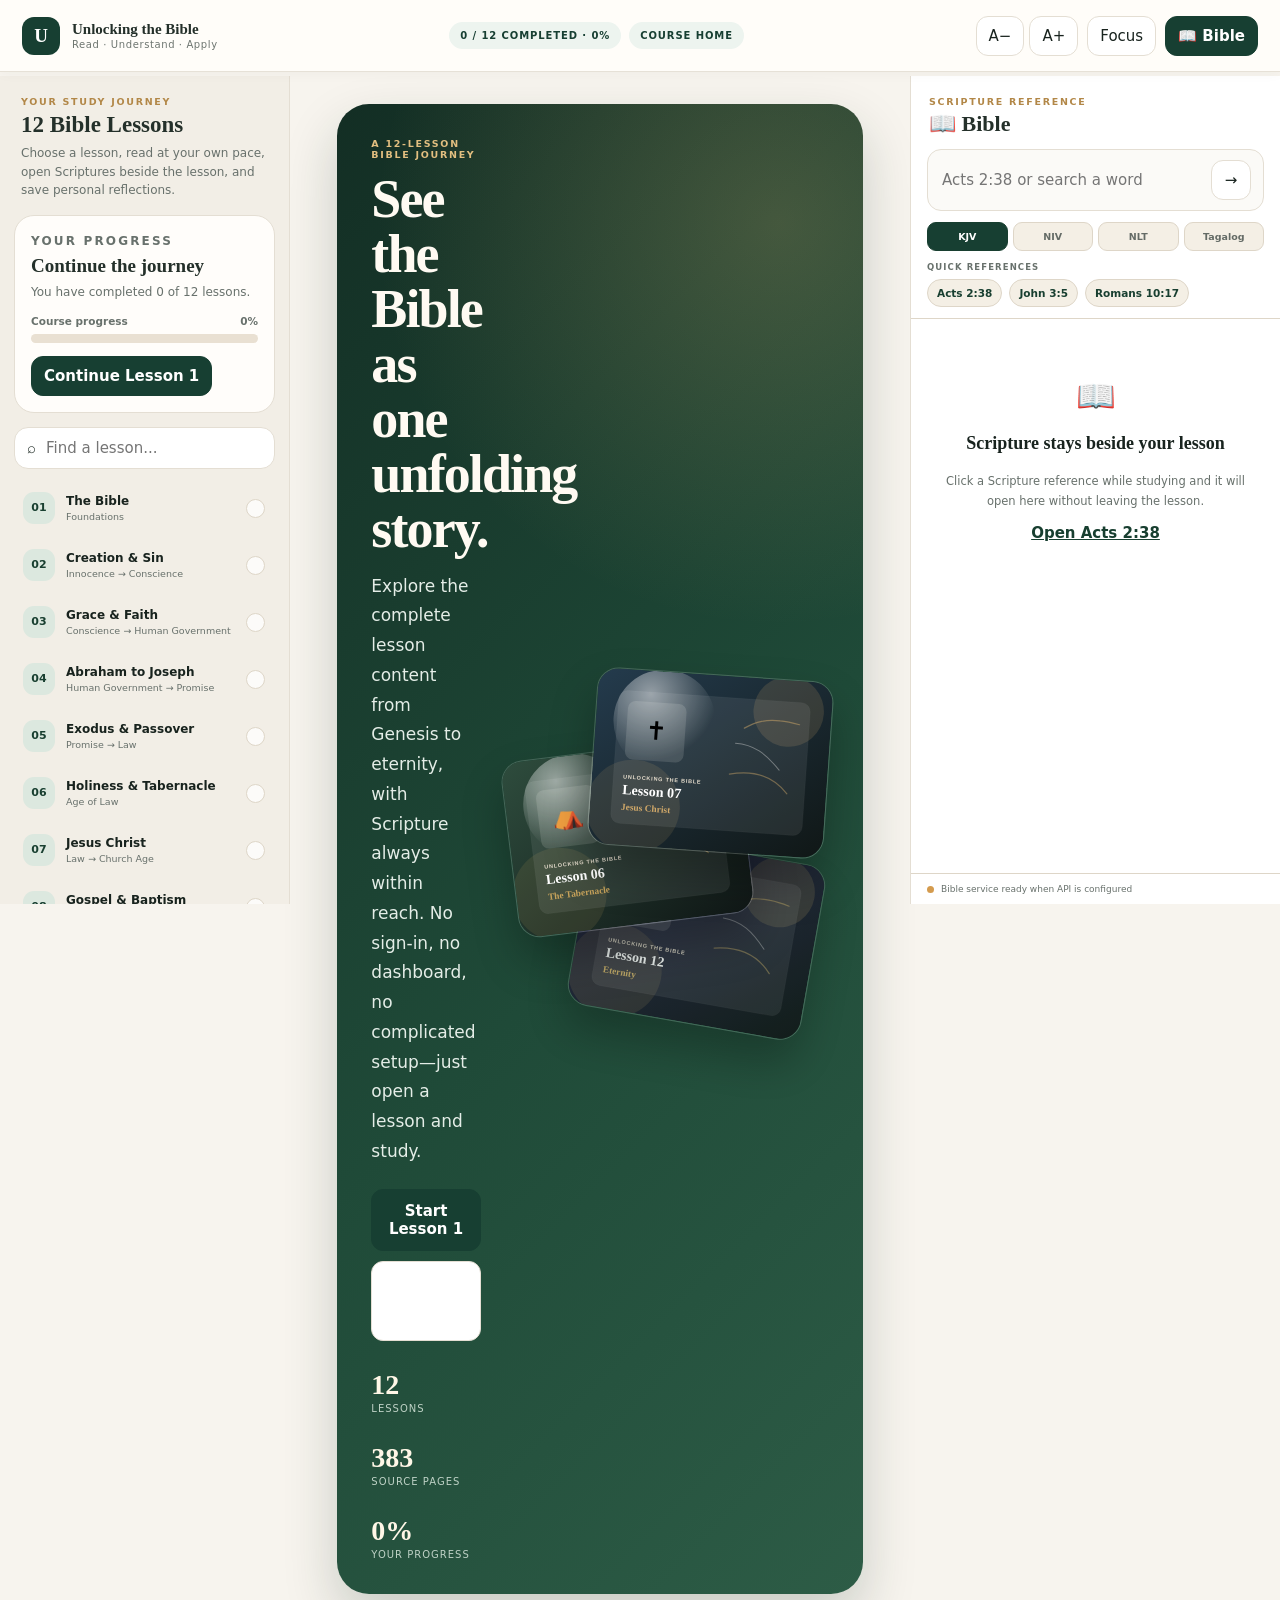
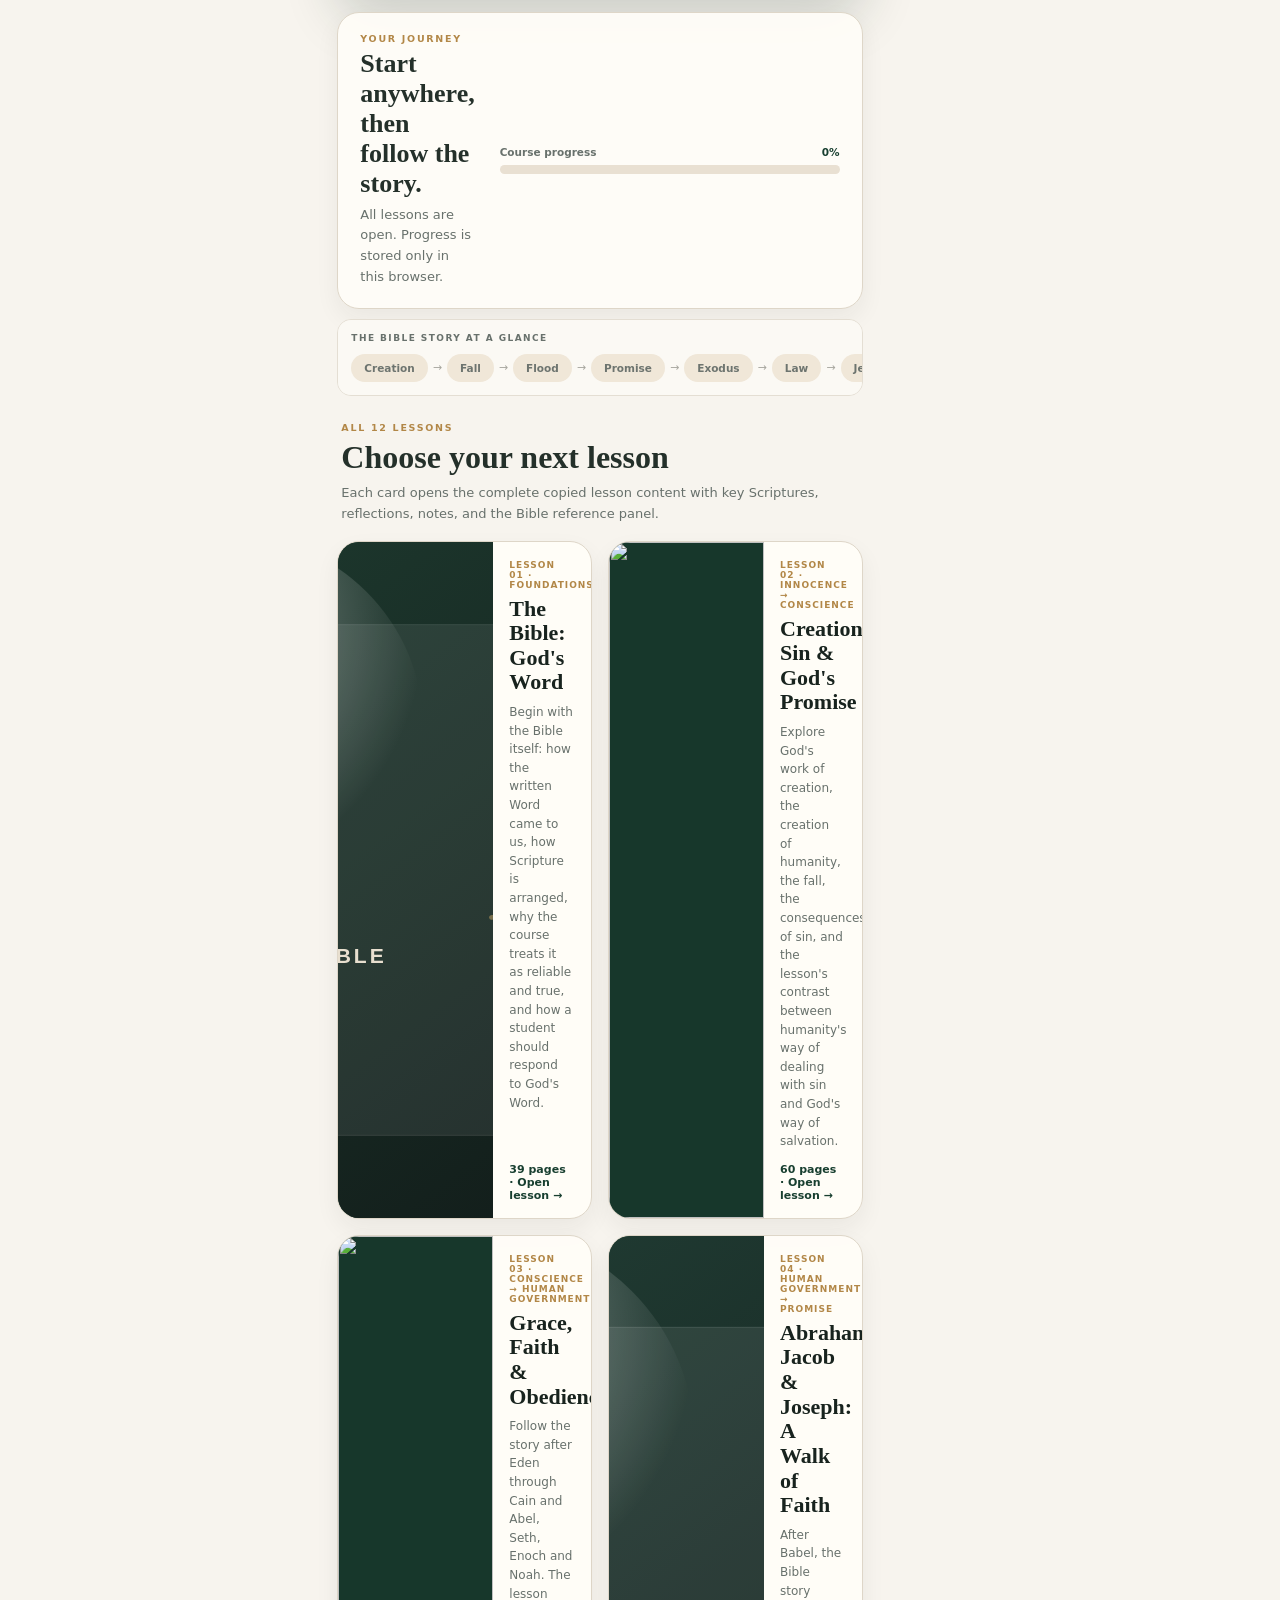
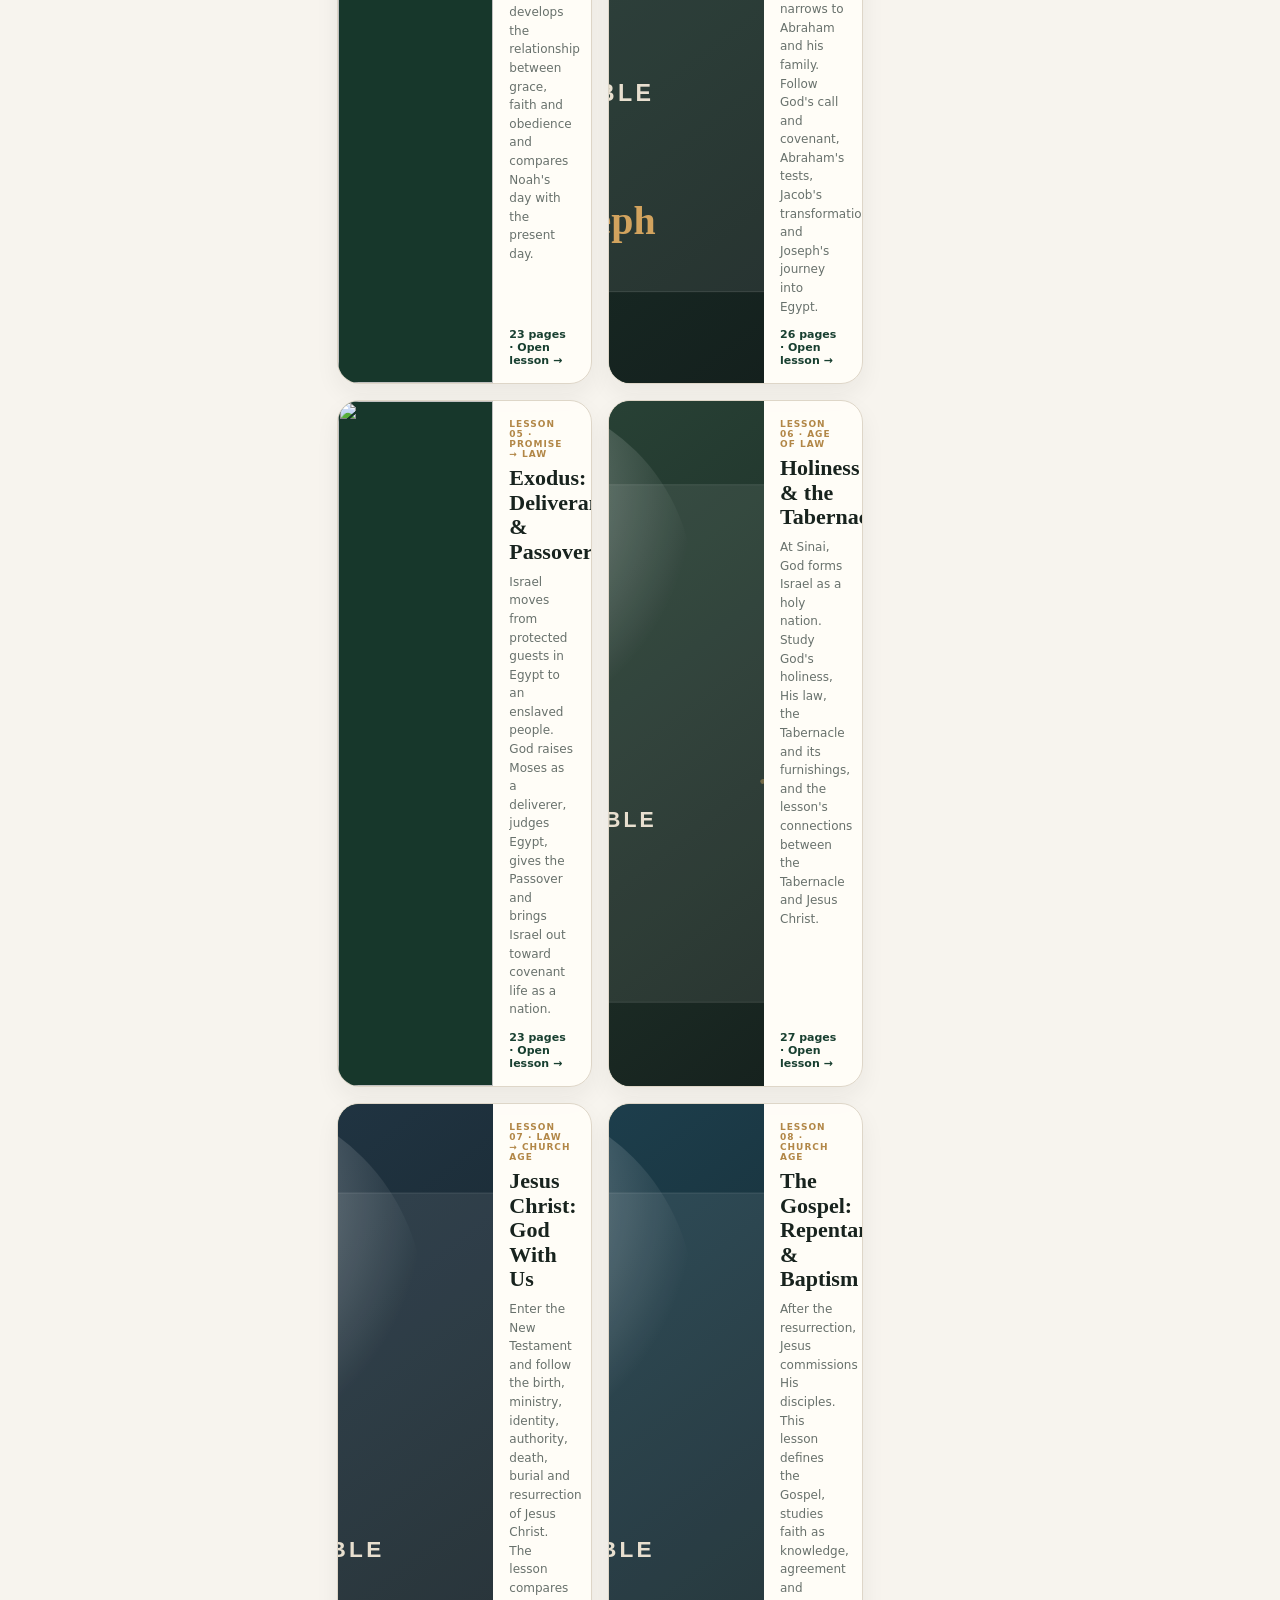
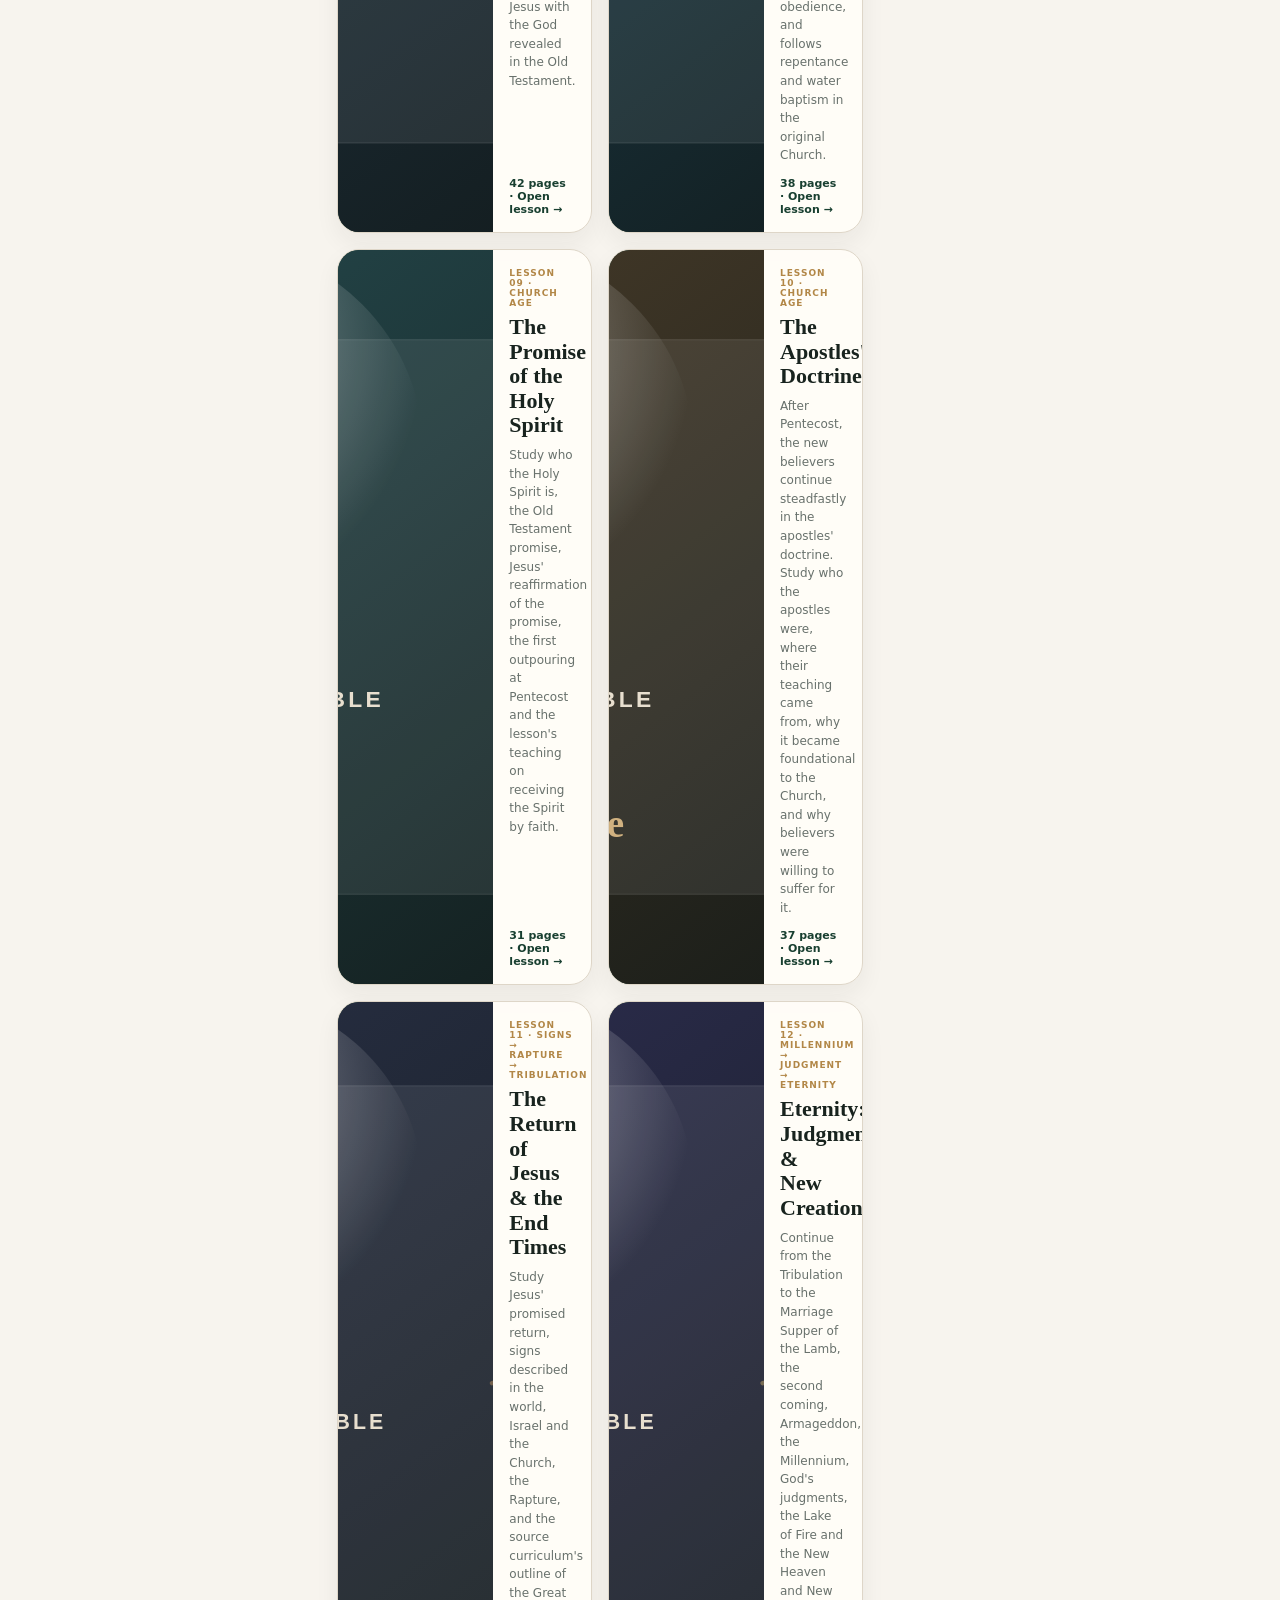
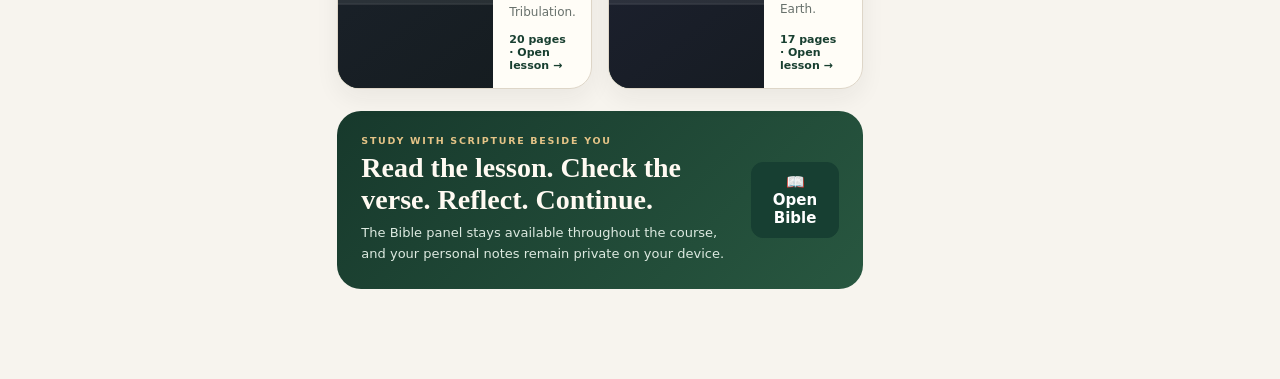
==== commit ee8c9fd7: "Refactor HTML for improved design and readability Updated theme color and description meta tags for " ====
--- a/index.html
+++ b/index.html
@@ -3,10 +3,426 @@
 <head>
   <meta charset="utf-8" />
   <meta name="viewport" content="width=device-width, initial-scale=1" />
-  <meta name="theme-color" content="#f7f3ea" />
+  <meta name="theme-color" content="#f6f3ec" />
   <title>Unlocking the Bible | 12-Lesson Bible Study</title>
-  <meta name="description" content="A warm, creative, student-friendly 12-lesson Bible study with quick Scripture reference." />
+  <meta name="description" content="A modern, elegant and easy-to-read 12-lesson Bible study experience." />
   <link rel="stylesheet" href="./styles.css" />
+
+  <!-- Index-only visual polish. No changes to app.js or lesson-pages.js are required. -->
+  <style>
+    :root {
+      --ux-cream: #f7f4ee;
+      --ux-paper: #fffdfa;
+      --ux-green: #173f32;
+      --ux-green-2: #245844;
+      --ux-green-soft: #edf4ef;
+      --ux-gold: #b38a4a;
+      --ux-gold-soft: #f7eddb;
+      --ux-text: #24302a;
+      --ux-muted: #6d756f;
+      --ux-line: #e4ded3;
+      --ux-shadow: 0 12px 34px rgba(37, 48, 41, .07);
+    }
+
+    html { scroll-padding-top: 92px; }
+    body {
+      background: var(--ux-cream) !important;
+      color: var(--ux-text) !important;
+      -webkit-font-smoothing: antialiased;
+      text-rendering: optimizeLegibility;
+    }
+
+    /* ---------- Header ---------- */
+    .topbar {
+      height: 72px !important;
+      padding: 0 22px !important;
+      border-bottom: 1px solid rgba(228, 222, 211, .9) !important;
+      background: rgba(255, 253, 250, .94) !important;
+      backdrop-filter: blur(18px) !important;
+      box-shadow: 0 2px 12px rgba(25, 43, 34, .035);
+    }
+    .brand-mark {
+      width: 38px !important;
+      height: 38px !important;
+      border-radius: 12px !important;
+      background: var(--ux-green) !important;
+      box-shadow: none !important;
+    }
+    .brand strong { font-size: 15px !important; }
+    .brand small { color: var(--ux-muted) !important; }
+    .top-chip {
+      background: var(--ux-green-soft) !important;
+      color: var(--ux-green) !important;
+      border: 0 !important;
+      padding: 8px 11px !important;
+    }
+    .primary-btn {
+      background: var(--ux-green) !important;
+      border-color: var(--ux-green) !important;
+      box-shadow: none !important;
+    }
+    .ghost-btn, .icon-btn {
+      background: #fff !important;
+      border-color: var(--ux-line) !important;
+    }
+
+    /* ---------- Left navigation ---------- */
+    .lesson-sidebar {
+      top: 72px !important;
+      height: calc(100vh - 72px) !important;
+      background: #f2eee6 !important;
+      border-right-color: var(--ux-line) !important;
+      padding: 20px 14px 26px !important;
+    }
+    .sidebar-head h2 { font-size: 23px !important; }
+    .sidebar-head p:not(.eyebrow) { font-size: 12px !important; }
+    .journey-card {
+      border-color: var(--ux-line) !important;
+      background: var(--ux-paper) !important;
+      box-shadow: none !important;
+    }
+    .search-box {
+      background: #fff !important;
+      border-color: var(--ux-line) !important;
+    }
+    .lesson-link {
+      border-radius: 12px !important;
+      padding: 9px !important;
+    }
+    .lesson-link.active {
+      background: var(--ux-green) !important;
+      color: #fff !important;
+      box-shadow: none !important;
+    }
+    .lesson-link.active .lesson-number {
+      background: rgba(255,255,255,.14) !important;
+      color: #fff !important;
+    }
+    .lesson-link.active span:last-child,
+    .lesson-link.active .lesson-done { color: rgba(255,255,255,.78) !important; }
+    .lesson-link.active .lesson-done { border-color: rgba(255,255,255,.22) !important; }
+
+    /* ---------- Main reading area ---------- */
+    .lesson-main {
+      padding: 28px clamp(20px, 3.7vw, 54px) 90px !important;
+      background: var(--ux-cream) !important;
+    }
+    .hero, .lesson-utility, .timeline-card, .content-wrap, .lesson-end {
+      max-width: 900px !important;
+    }
+
+    /* Calm, elegant hero */
+    .hero-card,
+    .premium-hero {
+      border-radius: 22px !important;
+      border: 1px solid #285441 !important;
+      background: linear-gradient(135deg, #163d30 0%, #23523f 100%) !important;
+      box-shadow: var(--ux-shadow) !important;
+      padding: 28px !important;
+      gap: 26px !important;
+    }
+    .hero h1 {
+      max-width: 720px;
+      margin-top: 12px !important;
+      font-size: clamp(36px, 4.7vw, 54px) !important;
+      line-height: 1.02 !important;
+      letter-spacing: -.035em !important;
+    }
+    .hero-summary {
+      max-width: 700px;
+      font-size: 16px !important;
+      line-height: 1.72 !important;
+      color: rgba(255,255,255,.82) !important;
+    }
+    .hero-pills { margin-top: 18px !important; }
+    .info-pill {
+      background: rgba(255,255,255,.09) !important;
+      border-color: rgba(255,255,255,.13) !important;
+      color: rgba(255,255,255,.8) !important;
+    }
+    .objective-card {
+      background: rgba(255,255,255,.08) !important;
+      border-color: rgba(255,255,255,.12) !important;
+      border-radius: 14px !important;
+    }
+    .objective-card p { color: rgba(255,255,255,.82) !important; }
+    .hero-art { min-height: 0 !important; }
+    .hero-graphic-card {
+      max-width: 260px !important;
+      margin: 0 !important;
+      border-radius: 18px !important;
+      padding: 7px !important;
+      background: rgba(255,255,255,.08) !important;
+      border-color: rgba(255,255,255,.12) !important;
+      box-shadow: none !important;
+    }
+    .hero-graphic { border-radius: 13px !important; }
+    .hero-note,
+    .premium-note {
+      max-width: 260px !important;
+      background: rgba(255,255,255,.08) !important;
+      border-color: rgba(255,255,255,.12) !important;
+      border-radius: 16px !important;
+      padding: 14px !important;
+    }
+    .hero-note h3 { font-size: 17px !important; }
+    .hero-note p, .hero-note li { font-size: 11.5px !important; line-height: 1.5 !important; }
+
+    /* Utilities: fewer visual boxes */
+    .lesson-utility { margin-top: 14px !important; }
+    .utility-grid,
+    .utility-grid-rich { gap: 10px !important; }
+    .utility-card {
+      border-color: var(--ux-line) !important;
+      background: var(--ux-paper) !important;
+      box-shadow: none !important;
+      border-radius: 15px !important;
+      padding: 14px !important;
+    }
+    .utility-card h3 { font-size: 13px !important; }
+    .utility-card p { font-size: 11.5px !important; }
+    .soft-btn {
+      border-radius: 10px !important;
+      background: #f4f1eb !important;
+      border-color: var(--ux-line) !important;
+    }
+    .source-search { border-color: var(--ux-line) !important; background: #fff !important; }
+
+    .timeline-card {
+      margin-top: 10px !important;
+      border-radius: 14px !important;
+      border-color: var(--ux-line) !important;
+      background: #fbf9f4 !important;
+      box-shadow: none !important;
+      padding: 13px !important;
+    }
+
+    /* ---------- Full lesson content ---------- */
+    .content-wrap { margin-top: 26px !important; }
+    .source-intro {
+      align-items: center !important;
+      margin-bottom: 14px !important;
+      padding: 0 !important;
+    }
+    .source-intro h2 {
+      font-size: clamp(27px, 3vw, 34px) !important;
+      color: var(--ux-text) !important;
+    }
+    .source-intro p:not(.eyebrow) {
+      max-width: 680px !important;
+      font-size: 13px !important;
+      line-height: 1.7 !important;
+    }
+    .source-count { background: var(--ux-gold-soft) !important; }
+
+    /* Theme cards only once, not everywhere */
+    .creative-gallery {
+      grid-template-columns: 1fr 1fr !important;
+      margin-bottom: 18px !important;
+    }
+    .creative-gallery .creative-card-graphic { display: none !important; }
+    .creative-card {
+      border-color: var(--ux-line) !important;
+      border-radius: 15px !important;
+      background: var(--ux-paper) !important;
+      box-shadow: none !important;
+      padding: 15px !important;
+    }
+
+    /* Page accordions */
+    .source-page {
+      margin-bottom: 10px !important;
+      border: 1px solid var(--ux-line) !important;
+      border-radius: 16px !important;
+      background: var(--ux-paper) !important;
+      box-shadow: none !important;
+    }
+    .source-page summary {
+      min-height: 68px;
+      padding: 13px 16px !important;
+      grid-template-columns: 42px minmax(0,1fr) auto !important;
+    }
+    .source-page[open] summary {
+      background: #fbf8f2 !important;
+      border-bottom-color: var(--ux-line) !important;
+    }
+    .source-page-number {
+      width: 38px !important;
+      height: 38px !important;
+      border-radius: 11px !important;
+      background: var(--ux-green-soft) !important;
+      color: var(--ux-green) !important;
+    }
+    .source-page-summary strong { font-size: 17px !important; }
+    .source-page-summary small { font-size: 11px !important; }
+    .source-page-actions-hint {
+      font-size: 0 !important;
+      width: 30px;
+      height: 30px;
+      display: grid;
+      place-items: center;
+      border-radius: 999px;
+      background: var(--ux-green-soft);
+      color: var(--ux-green) !important;
+    }
+    .source-page-actions-hint::after { content: "↓"; font-size: 12px; }
+    .source-page[open] .source-page-actions-hint::after { content: "↑"; }
+
+    .source-page-body {
+      padding: 22px clamp(18px, 4vw, 38px) 30px !important;
+      background: #fff !important;
+    }
+    .source-page-toolbar {
+      padding-bottom: 12px;
+      margin-bottom: 20px !important;
+      border-bottom: 1px solid #efe9de;
+    }
+    .source-text-label {
+      margin-bottom: 14px !important;
+      color: var(--ux-gold) !important;
+    }
+
+    /* This is the key readability change */
+    .source-page-text {
+      max-width: 740px;
+      margin: 0 auto;
+      font-family: Georgia, "Times New Roman", serif !important;
+      color: #2b332f !important;
+      font-size: 16px !important;
+      line-height: 1.82 !important;
+    }
+    .source-block {
+      margin: 0 0 18px !important;
+      padding: 0 !important;
+      border: 0 !important;
+      border-radius: 0 !important;
+      background: transparent !important;
+      box-shadow: none !important;
+    }
+    .source-block.readable-heading {
+      margin-top: 26px !important;
+      margin-bottom: 10px !important;
+      font-family: Georgia, "Times New Roman", serif;
+      font-weight: 700;
+      font-size: 19px;
+      line-height: 1.35;
+      color: var(--ux-green);
+    }
+    .source-block.readable-key {
+      margin: 22px 0 !important;
+      padding: 14px 16px !important;
+      border-left: 3px solid var(--ux-gold) !important;
+      border-radius: 0 12px 12px 0 !important;
+      background: #fbf5e9 !important;
+      color: #5b4729 !important;
+      font-weight: 700;
+    }
+    .source-block.readable-scripture {
+      margin: 20px 0 !important;
+      padding: 15px 18px !important;
+      border: 1px solid #d8e4dc !important;
+      border-radius: 13px !important;
+      background: #f5f9f6 !important;
+      color: #304238 !important;
+    }
+    .readable-scripture .scripture-ref {
+      display: block;
+      margin-bottom: 6px;
+      color: var(--ux-green);
+      font-family: Inter, ui-sans-serif, system-ui, sans-serif;
+      font-size: 11px;
+      font-weight: 800;
+      letter-spacing: .06em;
+      text-transform: uppercase;
+    }
+    .source-block.readable-note {
+      padding: 12px 14px !important;
+      border-radius: 11px !important;
+      background: #f6f3ed !important;
+      color: #666d68 !important;
+      font-family: Inter, ui-sans-serif, system-ui, sans-serif !important;
+      font-size: 12px !important;
+      line-height: 1.65 !important;
+    }
+    .source-page-text ul,
+    .source-page-text ol {
+      margin: 10px 0 20px 22px;
+      padding: 0;
+    }
+    .source-page-text li { margin: 7px 0; padding-left: 4px; }
+
+    /* Quiz + reflection */
+    .section-card {
+      border-color: var(--ux-line) !important;
+      border-radius: 16px !important;
+      box-shadow: none !important;
+      background: var(--ux-paper) !important;
+    }
+    .notes-card {
+      border-radius: 18px !important;
+      background: var(--ux-green) !important;
+      box-shadow: none !important;
+    }
+
+    /* ---------- Bible panel ---------- */
+    .bible-panel {
+      top: 72px !important;
+      height: calc(100vh - 72px) !important;
+      border-left-color: var(--ux-line) !important;
+      background: #fff !important;
+    }
+    .bible-search { border-color: var(--ux-line) !important; background: #fbfaf7 !important; }
+    .translation-tabs button { border-radius: 9px !important; }
+    .translation-tabs button.active { background: var(--ux-green) !important; }
+
+    /* Back to top helper */
+    #uxBackTop {
+      position: fixed;
+      right: 390px;
+      bottom: 24px;
+      z-index: 45;
+      width: 42px;
+      height: 42px;
+      border: 1px solid var(--ux-line);
+      border-radius: 999px;
+      background: #fff;
+      color: var(--ux-green);
+      box-shadow: var(--ux-shadow);
+      opacity: 0;
+      transform: translateY(8px);
+      pointer-events: none;
+      transition: .2s ease;
+    }
+    #uxBackTop.show { opacity: 1; transform: translateY(0); pointer-events: auto; }
+
+    @media (max-width: 1220px) {
+      #uxBackTop { right: 350px; }
+    }
+
+    @media (max-width: 980px) {
+      .topbar { height: 72px !important; }
+      .lesson-sidebar, .bible-panel { top: 72px !important; }
+      .hero-card, .premium-hero { grid-template-columns: 1fr !important; padding: 22px !important; }
+      .hero-art { display: none !important; }
+      .creative-gallery { grid-template-columns: 1fr !important; }
+      .source-page-body { padding: 20px 18px 26px !important; }
+      .source-page-text { font-size: 15.5px !important; line-height: 1.78 !important; }
+      #uxBackTop { right: 18px; bottom: 82px; }
+    }
+
+    @media (max-width: 560px) {
+      .lesson-main { padding: 18px 12px 72px !important; }
+      .hero-card, .premium-hero { border-radius: 18px !important; padding: 20px 17px !important; }
+      .hero h1 { font-size: 37px !important; }
+      .objective-grid { grid-template-columns: 1fr !important; }
+      .source-intro { align-items: flex-start !important; }
+      .source-count { margin-top: 4px; }
+      .source-page summary { padding: 12px !important; grid-template-columns: 38px minmax(0,1fr) 28px !important; }
+      .source-page-summary small { white-space: normal !important; display: -webkit-box !important; -webkit-line-clamp: 2; -webkit-box-orient: vertical; }
+      .source-page-body { padding: 18px 15px 24px !important; }
+      .source-page-text { font-size: 15.5px !important; line-height: 1.76 !important; }
+    }
+  </style>
 </head>
 <body data-font="md">
   <div class="app-shell">
@@ -17,7 +433,7 @@
           <span class="brand-mark">U</span>
           <span>
             <strong>Unlocking the Bible</strong>
-            <small>12-Lesson Bible Study</small>
+            <small>Read · Understand · Apply</small>
           </span>
         </a>
       </div>
@@ -29,33 +445,33 @@
 
       <div class="topbar-actions">
         <div class="font-controls" aria-label="Reading size controls">
-          <button class="icon-btn" id="fontDecreaseBtn" title="Decrease text size">A-</button>
+          <button class="icon-btn" id="fontDecreaseBtn" title="Decrease text size">A−</button>
           <button class="icon-btn" id="fontIncreaseBtn" title="Increase text size">A+</button>
         </div>
-        <button class="ghost-btn" id="focusBtn" title="Hide side panels">Focus mode</button>
+        <button class="ghost-btn" id="focusBtn" title="Hide side panels">Focus</button>
         <button class="primary-btn" id="bibleMobileBtn">📖 Bible</button>
       </div>
     </header>
 
     <aside class="lesson-sidebar" id="lessonSidebar" aria-label="Lessons">
       <div class="sidebar-head">
-        <p class="eyebrow">COURSE JOURNEY</p>
-        <h2>12 Lessons</h2>
-        <p>Open any lesson, save notes on this device, and keep Scripture beside you while you study.</p>
+        <p class="eyebrow">YOUR STUDY JOURNEY</p>
+        <h2>12 Bible Lessons</h2>
+        <p>Choose a lesson, read at your own pace, open Scriptures beside the lesson, and save personal reflections.</p>
       </div>
 
       <section class="journey-card" id="journeyCard"></section>
 
       <label class="search-box">
         <span>⌕</span>
-        <input id="lessonSearch" type="search" placeholder="Search lessons" autocomplete="off" />
+        <input id="lessonSearch" type="search" placeholder="Find a lesson..." autocomplete="off" />
       </label>
 
       <nav id="lessonNav" class="lesson-nav"></nav>
 
       <div class="sidebar-footer">
-        <span>Public student version</span>
-        <small>Inspired by the Unlocking the Bible lesson flow</small>
+        <span>Student study experience</span>
+        <small>Your progress and notes stay in this browser.</small>
       </div>
     </aside>
 
@@ -70,14 +486,14 @@
     <aside class="bible-panel" id="biblePanel" aria-label="Bible quick reference">
       <div class="bible-head">
         <div>
-          <p class="eyebrow">QUICK REFERENCE</p>
+          <p class="eyebrow">SCRIPTURE REFERENCE</p>
           <h2>📖 Bible</h2>
         </div>
         <button class="icon-btn mobile-only" id="bibleCloseBtn" aria-label="Close Bible">✕</button>
       </div>
 
       <form class="bible-search" id="bibleSearchForm">
-        <input id="bibleSearchInput" placeholder="e.g. Acts 2:38 or grace" aria-label="Bible passage or keyword" />
+        <input id="bibleSearchInput" placeholder="Acts 2:38 or search a word" aria-label="Bible passage or keyword" />
         <button type="submit" class="icon-btn" aria-label="Search Bible">→</button>
       </form>
 
@@ -93,24 +509,162 @@
       <div class="bible-view" id="bibleView">
         <div class="bible-empty">
           <span class="bible-icon">📖</span>
-          <h3>Keep Scripture beside the lesson</h3>
-          <p>Click any Scripture reference in a lesson. You can switch between KJV, NIV, NLT and a Tagalog translation when your Bible API is connected.</p>
-          <button class="text-link" id="demoVerseBtn">Try Acts 2:38</button>
+          <h3>Scripture stays beside your lesson</h3>
+          <p>Click a Scripture reference while studying and it will open here without leaving the lesson.</p>
+          <button class="text-link" id="demoVerseBtn">Open Acts 2:38</button>
         </div>
       </div>
 
       <div class="bible-status" id="bibleStatus">
         <span class="status-dot"></span>
-        <span>Bible API can be connected through Vercel</span>
+        <span>Bible service ready when API is configured</span>
       </div>
     </aside>
 
     <div class="scrim" id="scrim"></div>
   </div>
 
-
+  <button id="uxBackTop" type="button" aria-label="Back to top" title="Back to top">↑</button>
 
   <script src="./lesson-pages.js"></script>
   <script src="./app.js"></script>
+
+  <!-- Index-only readability enhancer: repairs PDF line-wraps after app.js renders. -->
+  <script>
+    (() => {
+      const scripturePattern = /^(?:[1-3]\s*)?[A-Za-z][A-Za-z .’'\-]+\s+\d{1,3}:\d{1,3}(?:[-–]\d{1,3})?\s*$/;
+      const notePattern = /^(?:\[?Note to Teacher|Teacher[’']?s Notes|Student[’']?s Notes|Source:|©\s*\d{4})/i;
+      const keyPattern = /^Key\s*#?\d*\s*:/i;
+      const headingPattern = /^(?:[A-Z]|[IVX]+\.|[A-Z]\.|\d+\.)?\s*[A-Z][A-Z0-9 ,:&’'\-()]{4,}$/;
+      const bulletPattern = /^(?:[•●▪◦]|[-–—]|\d+[.)]|[A-Za-z][.)])\s+/;
+
+      function htmlLines(block) {
+        const clone = block.cloneNode(true);
+        clone.querySelectorAll('br').forEach(br => br.replaceWith('\n'));
+        return clone.textContent
+          .split('\n')
+          .map(line => line.replace(/\s+/g, ' ').trim())
+          .filter(Boolean);
+      }
+
+      function joinWrappedLines(lines) {
+        let out = '';
+        lines.forEach(line => {
+          if (!out) { out = line; return; }
+          if (/\-$/.test(out) && /^[a-z]/.test(line)) out = out.slice(0, -1) + line;
+          else out += ' ' + line;
+        });
+        return out.replace(/\s+([,.;:!?])/g, '$1').replace(/\s{2,}/g, ' ').trim();
+      }
+
+      function makeList(lines) {
+        const list = document.createElement('ul');
+        lines.forEach(line => {
+          const li = document.createElement('li');
+          li.textContent = line.replace(bulletPattern, '').trim();
+          list.appendChild(li);
+        });
+        return list;
+      }
+
+      function beautifyBlock(block) {
+        if (block.dataset.uxCleaned === '1') return;
+        block.dataset.uxCleaned = '1';
+
+        const lines = htmlLines(block);
+        if (!lines.length) return;
+
+        // Hide the duplicated lone page number visually, but keep it in the DOM/source.
+        if (lines.length === 1 && /^\d{1,3}$/.test(lines[0])) {
+          block.classList.add('readable-note');
+          block.style.opacity = '.45';
+          block.style.fontSize = '10px';
+          block.textContent = `Page ${lines[0]}`;
+          return;
+        }
+
+        if (lines.length === 1 && keyPattern.test(lines[0])) {
+          block.classList.add('readable-key');
+          block.textContent = lines[0];
+          return;
+        }
+
+        if (lines.length === 1 && notePattern.test(lines[0])) {
+          block.classList.add('readable-note');
+          block.textContent = lines[0];
+          return;
+        }
+
+        // Scripture reference on first line + verse text below.
+        if (scripturePattern.test(lines[0]) && lines.length > 1) {
+          block.classList.add('readable-scripture');
+          block.innerHTML = '';
+          const ref = document.createElement('span');
+          ref.className = 'scripture-ref';
+          ref.textContent = lines[0];
+          const verse = document.createElement('span');
+          verse.textContent = joinWrappedLines(lines.slice(1));
+          block.append(ref, verse);
+          return;
+        }
+
+        // Lists: keep them scannable instead of joining them into one sentence.
+        const bulletLines = lines.filter(line => bulletPattern.test(line));
+        if (bulletLines.length >= 2 && bulletLines.length >= Math.ceil(lines.length * .6)) {
+          block.innerHTML = '';
+          block.appendChild(makeList(lines));
+          return;
+        }
+
+        const joined = joinWrappedLines(lines);
+        const wordCount = joined.split(/\s+/).length;
+        const looksLikeHeading = wordCount <= 12 && joined.length <= 90 &&
+          (headingPattern.test(joined) || block.classList.contains('source-block-heading'));
+
+        if (looksLikeHeading) block.classList.add('readable-heading');
+        if (notePattern.test(joined)) block.classList.add('readable-note');
+        if (keyPattern.test(joined)) block.classList.add('readable-key');
+
+        block.textContent = joined;
+      }
+
+      function beautifyLessonText(root = document) {
+        root.querySelectorAll('.source-page-text .source-block').forEach(beautifyBlock);
+      }
+
+      function improvePageLabels(root = document) {
+        root.querySelectorAll('.source-page').forEach(page => {
+          if (page.dataset.uxPrepared === '1') return;
+          page.dataset.uxPrepared = '1';
+          page.addEventListener('toggle', () => {
+            if (page.open) beautifyLessonText(page);
+          });
+        });
+      }
+
+      const content = document.getElementById('lessonContent');
+      if (content) {
+        const observer = new MutationObserver(() => {
+          requestAnimationFrame(() => {
+            beautifyLessonText(content);
+            improvePageLabels(content);
+          });
+        });
+        observer.observe(content, { childList: true, subtree: true });
+      }
+
+      // Initial pass after the lesson app finishes first render.
+      setTimeout(() => {
+        beautifyLessonText();
+        improvePageLabels();
+      }, 80);
+
+      const backTop = document.getElementById('uxBackTop');
+      window.addEventListener('scroll', () => {
+        backTop?.classList.toggle('show', window.scrollY > 650);
+      }, { passive: true });
+      backTop?.addEventListener('click', () => window.scrollTo({ top: 0, behavior: 'smooth' }));
+    })();
+  </script>
 </body>
 </html>
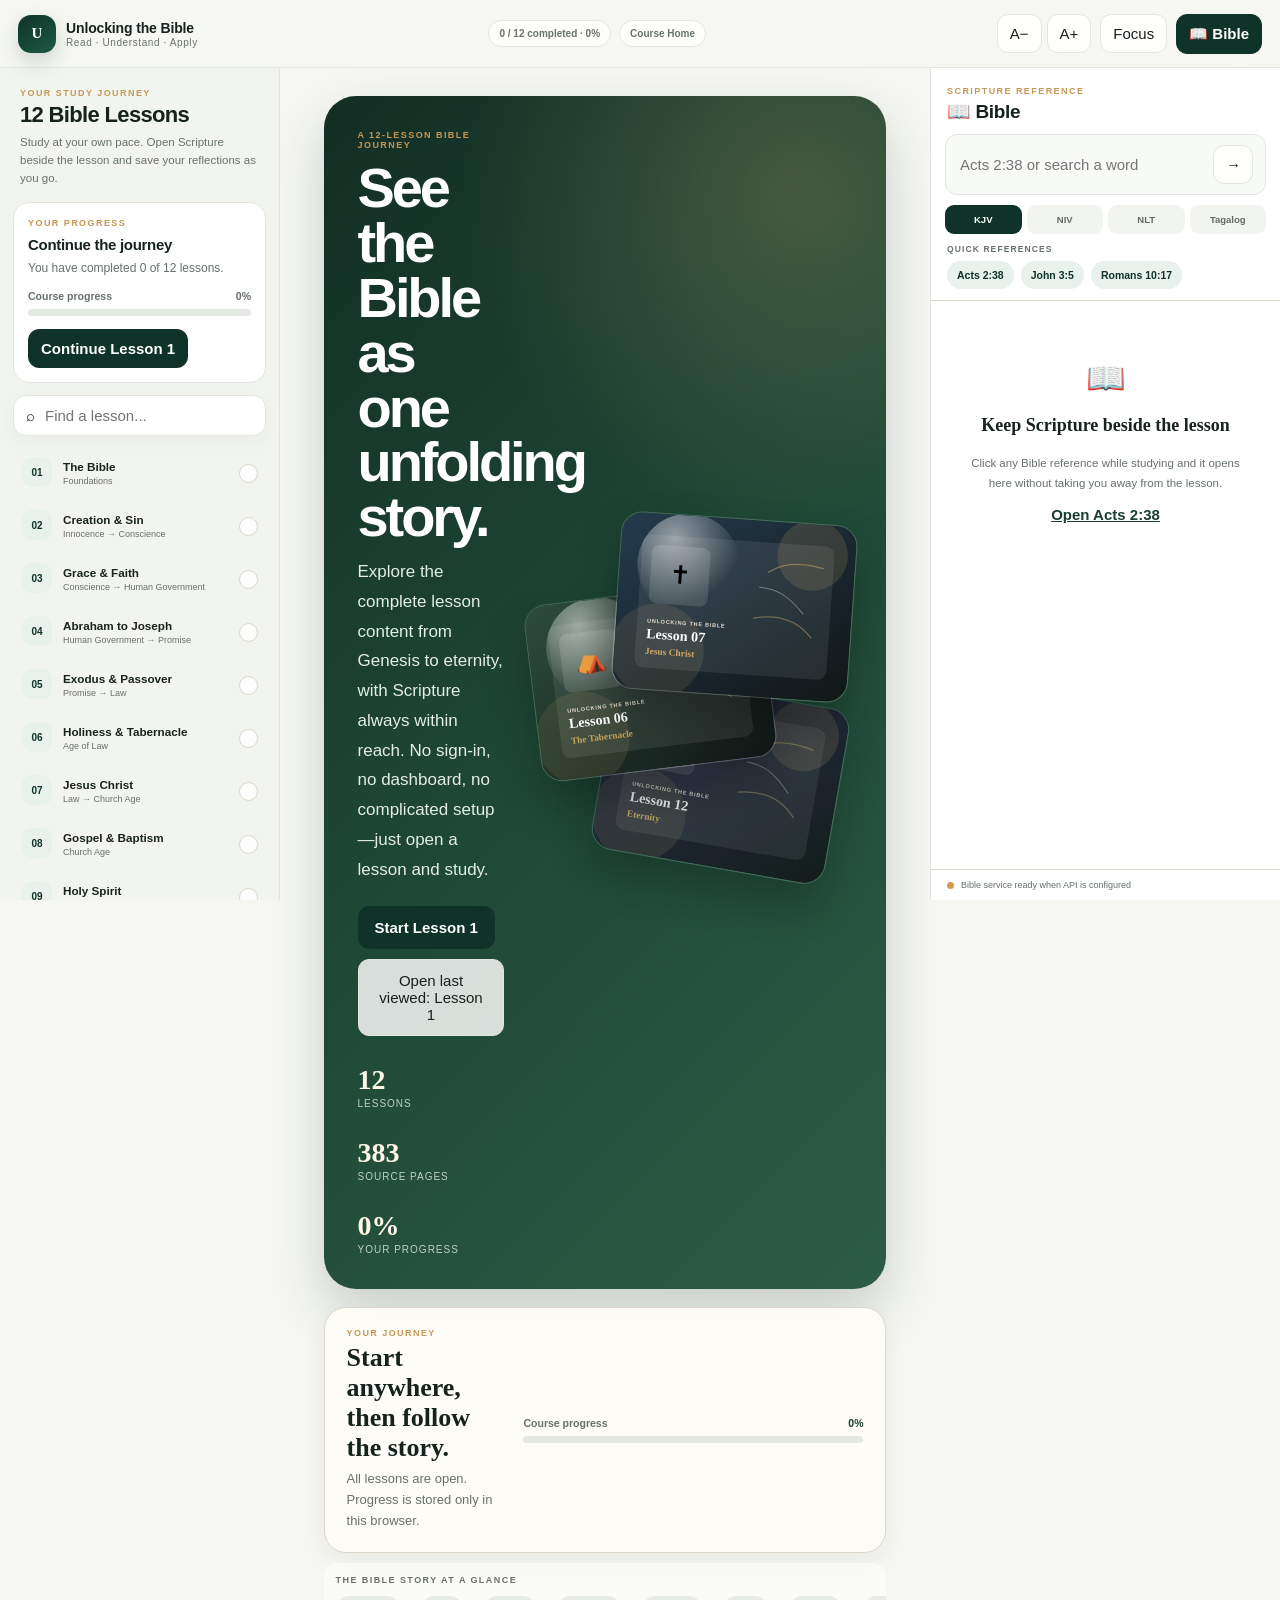
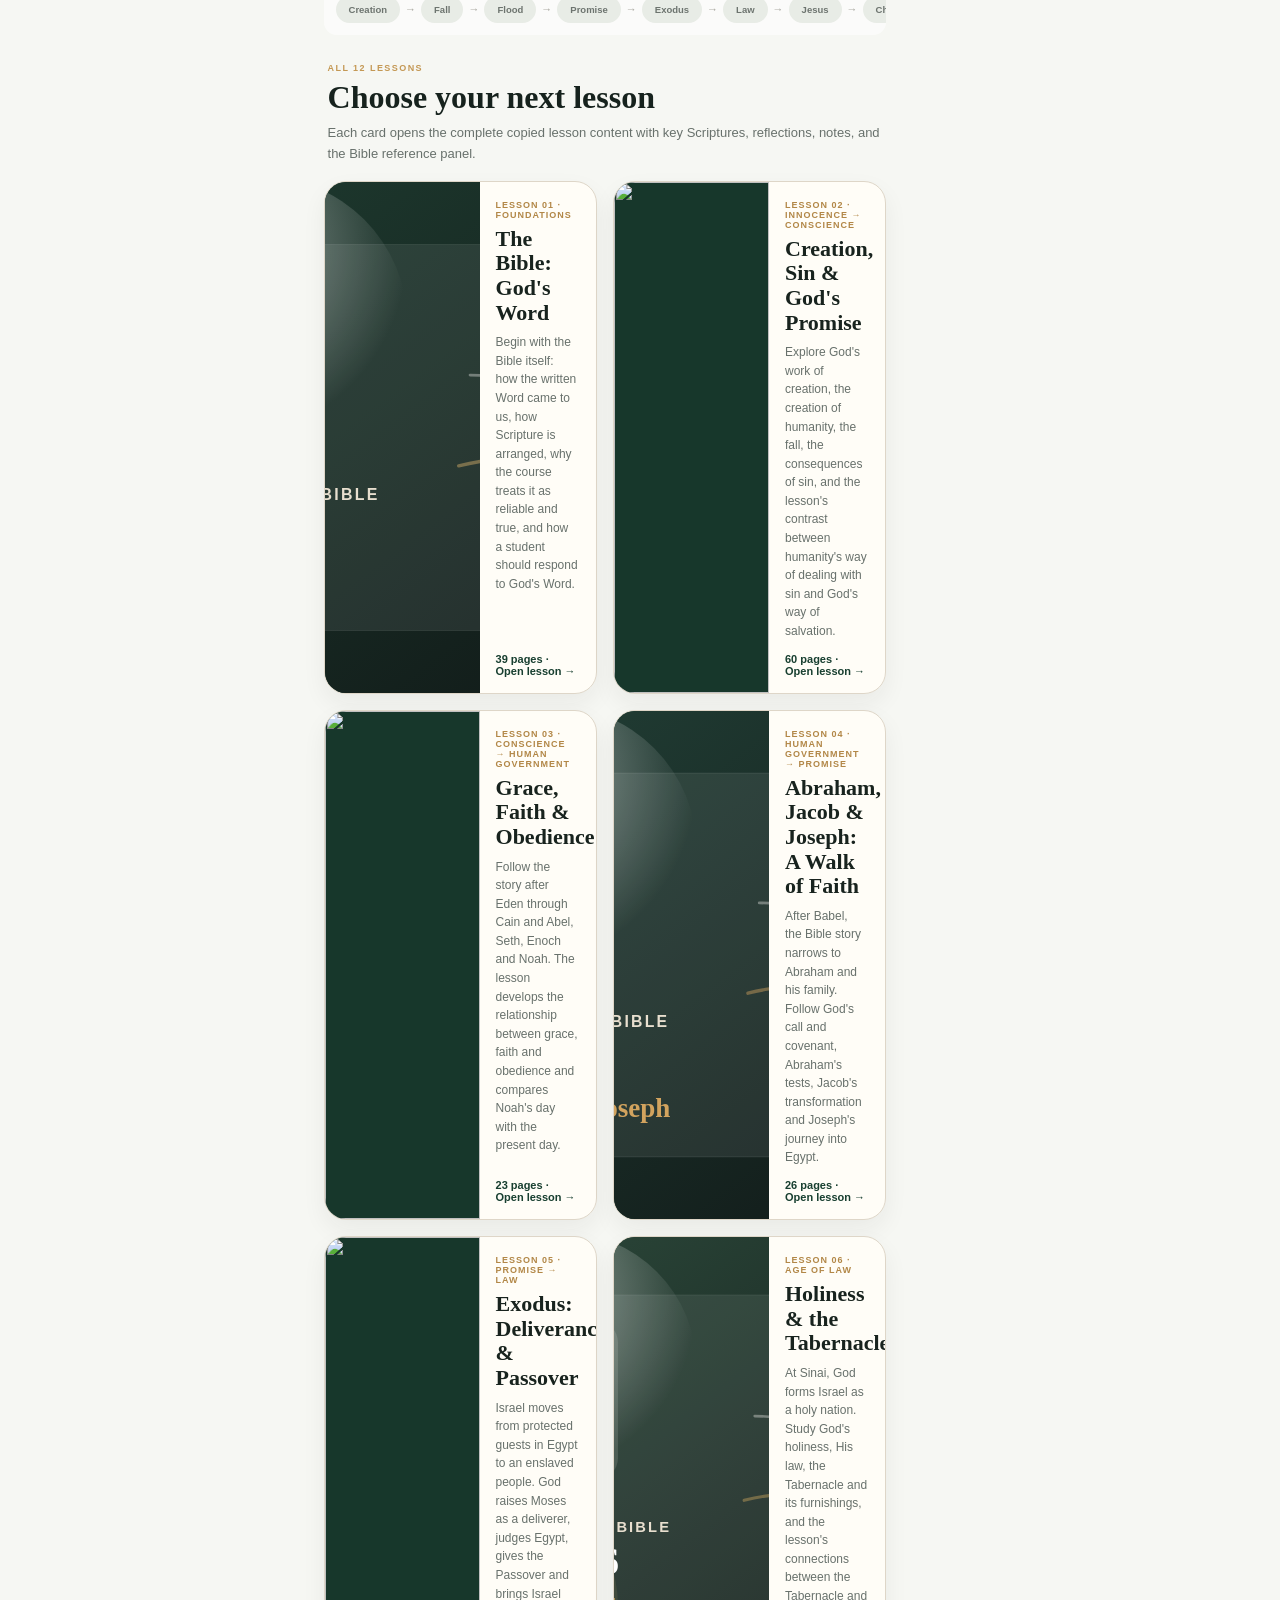
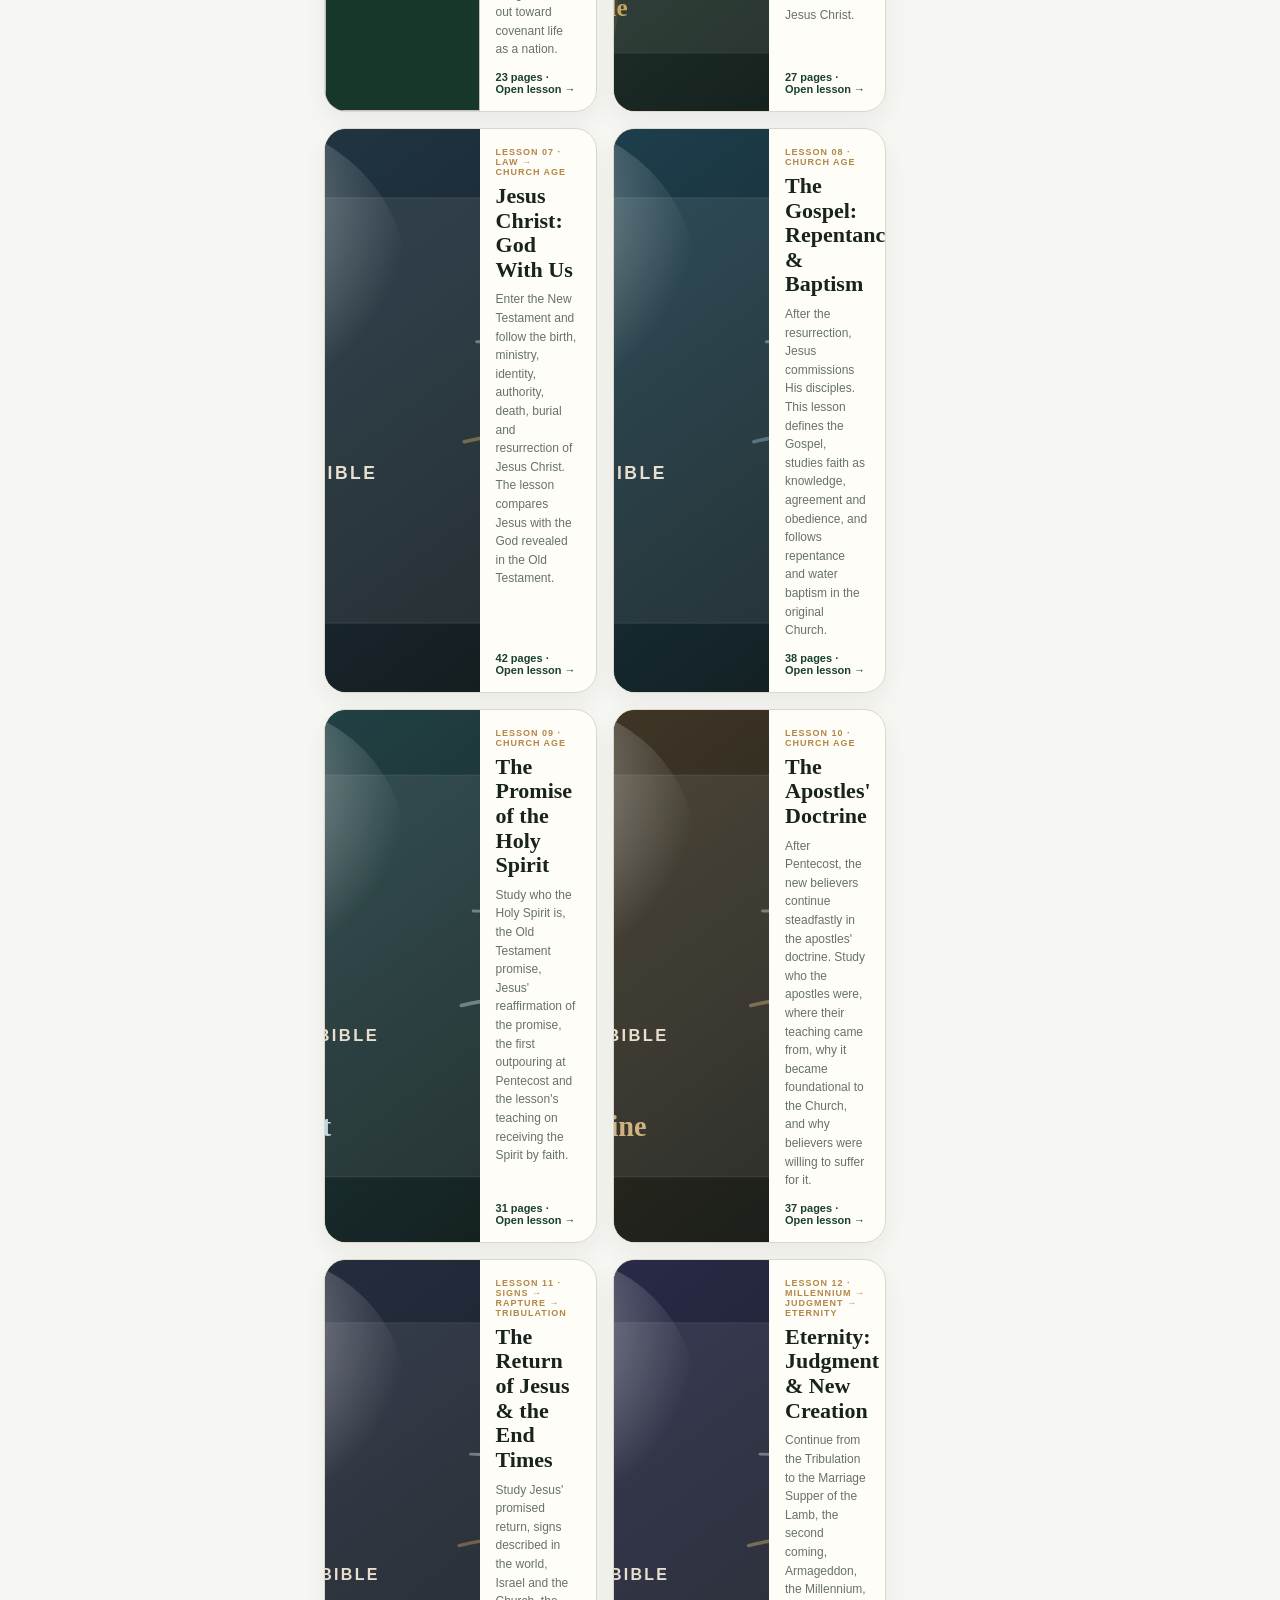
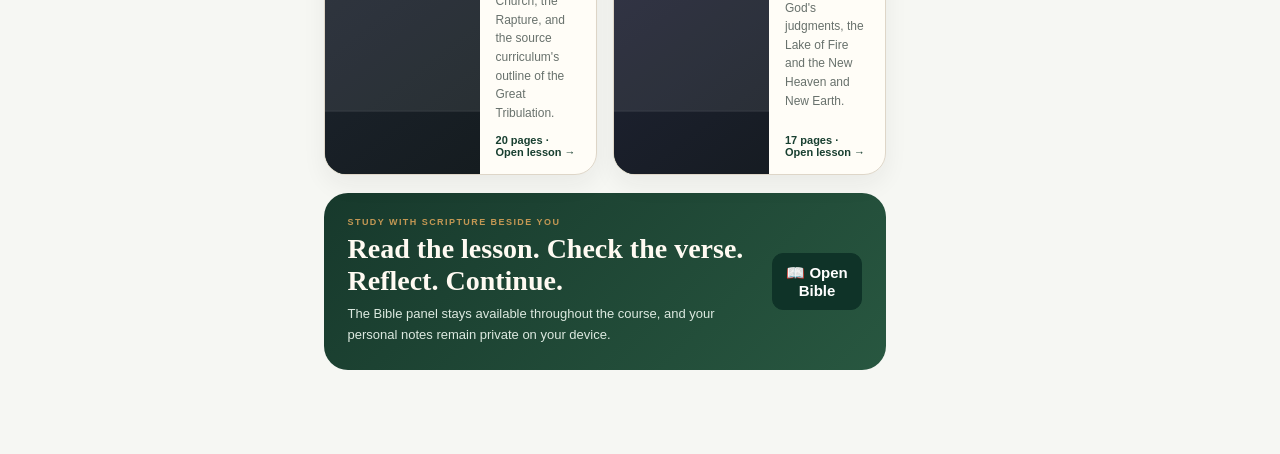
==== commit 9fa2345c: "Update print statement from 'Hello' to 'Goodbye'" ====
--- a/index.html
+++ b/index.html
@@ -3,424 +3,357 @@
 <head>
   <meta charset="utf-8" />
   <meta name="viewport" content="width=device-width, initial-scale=1" />
-  <meta name="theme-color" content="#f6f3ec" />
+  <meta name="theme-color" content="#0f3328" />
   <title>Unlocking the Bible | 12-Lesson Bible Study</title>
-  <meta name="description" content="A modern, elegant and easy-to-read 12-lesson Bible study experience." />
+  <meta name="description" content="A modern, clean and student-friendly 12-lesson Bible study." />
   <link rel="stylesheet" href="./styles.css" />
-
-  <!-- Index-only visual polish. No changes to app.js or lesson-pages.js are required. -->
   <style>
     :root {
-      --ux-cream: #f7f4ee;
-      --ux-paper: #fffdfa;
-      --ux-green: #173f32;
-      --ux-green-2: #245844;
-      --ux-green-soft: #edf4ef;
-      --ux-gold: #b38a4a;
-      --ux-gold-soft: #f7eddb;
-      --ux-text: #24302a;
-      --ux-muted: #6d756f;
-      --ux-line: #e4ded3;
-      --ux-shadow: 0 12px 34px rgba(37, 48, 41, .07);
-    }
-
-    html { scroll-padding-top: 92px; }
+      --m-bg: #f6f7f3;
+      --m-surface: #ffffff;
+      --m-surface-2: #f0f3ed;
+      --m-ink: #16221d;
+      --m-muted: #68736d;
+      --m-line: #e1e6df;
+      --m-green: #0f3328;
+      --m-green-2: #1d5945;
+      --m-green-soft: #e8f1ec;
+      --m-gold: #c49854;
+      --m-gold-soft: #f8f0e2;
+      --m-radius: 18px;
+      --m-shadow: 0 12px 35px rgba(14, 38, 30, .07);
+      --m-sidebar: 280px;
+      --m-bible: 350px;
+      --m-sans: Inter, "SF Pro Display", "SF Pro Text", -apple-system, BlinkMacSystemFont, "Segoe UI", sans-serif;
+      --m-serif: "Iowan Old Style", "Palatino Linotype", Georgia, serif;
+    }
+
+    * { box-sizing: border-box; }
+    html { scroll-behavior: smooth; scroll-padding-top: 84px; }
     body {
-      background: var(--ux-cream) !important;
-      color: var(--ux-text) !important;
+      margin: 0 !important;
+      background:
+        radial-gradient(circle at 10% -10%, rgba(196,152,84,.10), transparent 28rem),
+        var(--m-bg) !important;
+      color: var(--m-ink) !important;
+      font-family: var(--m-sans) !important;
       -webkit-font-smoothing: antialiased;
       text-rendering: optimizeLegibility;
     }
-
-    /* ---------- Header ---------- */
+    button, input, textarea { font-family: var(--m-sans) !important; }
+
+    .app-shell {
+      min-height: 100vh !important;
+      display: grid !important;
+      grid-template-columns: var(--m-sidebar) minmax(0,1fr) var(--m-bible) !important;
+      grid-template-rows: 68px 1fr !important;
+      grid-template-areas: "top top top" "lessons main bible" !important;
+    }
+
+    /* ===== TOP BAR ===== */
     .topbar {
-      height: 72px !important;
-      padding: 0 22px !important;
-      border-bottom: 1px solid rgba(228, 222, 211, .9) !important;
-      background: rgba(255, 253, 250, .94) !important;
-      backdrop-filter: blur(18px) !important;
-      box-shadow: 0 2px 12px rgba(25, 43, 34, .035);
-    }
+      grid-area: top !important;
+      position: sticky !important;
+      top: 0 !important;
+      z-index: 90 !important;
+      height: 68px !important;
+      padding: 0 18px !important;
+      display: grid !important;
+      grid-template-columns: auto 1fr auto !important;
+      align-items: center !important;
+      gap: 14px !important;
+      background: rgba(246,247,243,.88) !important;
+      backdrop-filter: blur(18px) saturate(1.25) !important;
+      border-bottom: 1px solid rgba(225,230,223,.92) !important;
+      box-shadow: none !important;
+    }
+    .topbar-left, .topbar-actions { display: flex !important; align-items: center !important; gap: 9px !important; }
+    .topbar-meta { display: flex !important; justify-content: center !important; gap: 8px !important; }
+    .brand { display: inline-flex !important; align-items: center !important; gap: 10px !important; text-decoration: none !important; }
     .brand-mark {
-      width: 38px !important;
-      height: 38px !important;
-      border-radius: 12px !important;
-      background: var(--ux-green) !important;
-      box-shadow: none !important;
-    }
-    .brand strong { font-size: 15px !important; }
-    .brand small { color: var(--ux-muted) !important; }
+      width: 38px !important; height: 38px !important; border-radius: 13px !important;
+      display: grid !important; place-items: center !important;
+      background: linear-gradient(145deg, var(--m-green), var(--m-green-2)) !important;
+      color: #fff !important; font-size: 15px !important; font-weight: 800 !important;
+      box-shadow: 0 8px 20px rgba(15,51,40,.18) !important;
+    }
+    .brand strong { display:block !important; font-family:var(--m-sans)!important; font-size:14px!important; font-weight:800!important; letter-spacing:-.01em!important; }
+    .brand small { display:block !important; margin-top:1px!important; color:var(--m-muted)!important; font-size:10px!important; }
     .top-chip {
-      background: var(--ux-green-soft) !important;
-      color: var(--ux-green) !important;
-      border: 0 !important;
-      padding: 8px 11px !important;
-    }
-    .primary-btn {
-      background: var(--ux-green) !important;
-      border-color: var(--ux-green) !important;
-      box-shadow: none !important;
-    }
-    .ghost-btn, .icon-btn {
-      background: #fff !important;
-      border-color: var(--ux-line) !important;
-    }
-
-    /* ---------- Left navigation ---------- */
+      display:inline-flex!important; align-items:center!important; padding:7px 10px!important;
+      border:1px solid var(--m-line)!important; border-radius:999px!important;
+      background:rgba(255,255,255,.72)!important; color:var(--m-muted)!important;
+      font-size:10px!important; font-weight:750!important; text-transform:none!important; letter-spacing:0!important;
+    }
+    .primary-btn,.ghost-btn,.icon-btn,.soft-btn,.mini-btn {
+      border-radius:11px!important; border:1px solid var(--m-line)!important; box-shadow:none!important;
+    }
+    .primary-btn { background:var(--m-green)!important; color:#fff!important; border-color:var(--m-green)!important; font-weight:750!important; }
+    .ghost-btn,.icon-btn { background:rgba(255,255,255,.82)!important; color:var(--m-ink)!important; }
+    .soft-btn,.mini-btn { background:#fff!important; color:var(--m-ink)!important; }
+
+    /* ===== LEFT SIDEBAR ===== */
     .lesson-sidebar {
-      top: 72px !important;
-      height: calc(100vh - 72px) !important;
-      background: #f2eee6 !important;
-      border-right-color: var(--ux-line) !important;
-      padding: 20px 14px 26px !important;
-    }
-    .sidebar-head h2 { font-size: 23px !important; }
-    .sidebar-head p:not(.eyebrow) { font-size: 12px !important; }
+      grid-area: lessons !important;
+      position: sticky !important; top:68px!important; height:calc(100vh - 68px)!important;
+      overflow-y:auto!important; z-index:30!important;
+      padding:20px 13px 24px!important;
+      background:rgba(240,243,237,.72)!important;
+      border-right:1px solid var(--m-line)!important;
+    }
+    .sidebar-head { padding:0 7px 14px!important; }
+    .eyebrow { color:var(--m-gold)!important; font-size:9px!important; letter-spacing:.16em!important; font-weight:850!important; text-transform:uppercase!important; }
+    .sidebar-head h2 { margin:5px 0 7px!important; font-family:var(--m-sans)!important; font-size:22px!important; line-height:1.1!important; letter-spacing:-.03em!important; }
+    .sidebar-head p:not(.eyebrow) { color:var(--m-muted)!important; font-size:11.5px!important; line-height:1.55!important; }
     .journey-card {
-      border-color: var(--ux-line) !important;
-      background: var(--ux-paper) !important;
-      box-shadow: none !important;
-    }
+      margin-bottom:12px!important; padding:14px!important; border:1px solid var(--m-line)!important;
+      border-radius:16px!important; background:rgba(255,255,255,.88)!important; box-shadow:none!important;
+    }
+    .journey-card h3 { font-family:var(--m-sans)!important; font-size:15px!important; letter-spacing:-.02em!important; }
+    .progress-bar { height:7px!important; background:#e5e9e3!important; }
+    .progress-bar span { background:linear-gradient(90deg,var(--m-green),#4a826d)!important; }
     .search-box {
-      background: #fff !important;
-      border-color: var(--ux-line) !important;
-    }
+      margin-bottom:12px!important; border:1px solid var(--m-line)!important; border-radius:13px!important;
+      background:#fff!important; box-shadow:0 5px 18px rgba(14,38,30,.035)!important;
+    }
+    .lesson-nav { gap:5px!important; }
     .lesson-link {
-      border-radius: 12px !important;
-      padding: 9px !important;
-    }
-    .lesson-link.active {
-      background: var(--ux-green) !important;
-      color: #fff !important;
-      box-shadow: none !important;
-    }
-    .lesson-link.active .lesson-number {
-      background: rgba(255,255,255,.14) !important;
-      color: #fff !important;
-    }
-    .lesson-link.active span:last-child,
-    .lesson-link.active .lesson-done { color: rgba(255,255,255,.78) !important; }
-    .lesson-link.active .lesson-done { border-color: rgba(255,255,255,.22) !important; }
-
-    /* ---------- Main reading area ---------- */
+      grid-template-columns:32px minmax(0,1fr) 18px!important; gap:9px!important;
+      padding:9px!important; border-radius:12px!important; transition:.16s ease!important;
+    }
+    .lesson-link:hover { background:rgba(255,255,255,.70)!important; transform:translateX(2px); }
+    .lesson-link.active { background:var(--m-green)!important; color:#fff!important; box-shadow:0 8px 20px rgba(15,51,40,.14)!important; }
+    .lesson-number { width:30px!important; height:30px!important; border-radius:10px!important; background:var(--m-green-soft)!important; color:var(--m-green)!important; font-size:10px!important; }
+    .lesson-link.active .lesson-number { background:rgba(255,255,255,.12)!important; color:#fff!important; }
+    .lesson-link strong { font-size:11.7px!important; font-weight:750!important; }
+    .lesson-link span:last-child { font-size:9px!important; }
+    .lesson-link.active span:last-child { color:rgba(255,255,255,.70)!important; }
+
+    /* ===== MAIN ===== */
     .lesson-main {
-      padding: 28px clamp(20px, 3.7vw, 54px) 90px !important;
-      background: var(--ux-cream) !important;
-    }
-    .hero, .lesson-utility, .timeline-card, .content-wrap, .lesson-end {
-      max-width: 900px !important;
-    }
-
-    /* Calm, elegant hero */
-    .hero-card,
-    .premium-hero {
-      border-radius: 22px !important;
-      border: 1px solid #285441 !important;
-      background: linear-gradient(135deg, #163d30 0%, #23523f 100%) !important;
-      box-shadow: var(--ux-shadow) !important;
-      padding: 28px !important;
-      gap: 26px !important;
-    }
+      grid-area:main!important; min-width:0!important;
+      padding:28px clamp(18px,3.4vw,48px) 84px!important;
+      background:transparent!important;
+    }
+    .hero,.lesson-utility,.timeline-card,.content-wrap,.lesson-end { max-width:920px!important; margin-inline:auto!important; }
+
+    /* Modern hero — not brochure-like */
+    .hero-card,.premium-hero {
+      position:relative!important; overflow:hidden!important;
+      display:grid!important; grid-template-columns:minmax(0,1.4fr) minmax(230px,.6fr)!important;
+      gap:24px!important; padding:30px!important;
+      border:0!important; border-radius:24px!important;
+      background:
+        radial-gradient(circle at 92% 12%, rgba(196,152,84,.20), transparent 13rem),
+        linear-gradient(145deg,#0c2d23 0%,#174739 62%,#245848 100%)!important;
+      color:white!important; box-shadow:0 22px 50px rgba(15,51,40,.15)!important;
+    }
+    .hero-copy { align-self:center!important; }
+    .lesson-kicker { color:#d9bd8a!important; font-size:10px!important; font-weight:800!important; letter-spacing:.12em!important; }
+    .lesson-kicker::before { display:none!important; }
     .hero h1 {
-      max-width: 720px;
-      margin-top: 12px !important;
-      font-size: clamp(36px, 4.7vw, 54px) !important;
-      line-height: 1.02 !important;
-      letter-spacing: -.035em !important;
-    }
-    .hero-summary {
-      max-width: 700px;
-      font-size: 16px !important;
-      line-height: 1.72 !important;
-      color: rgba(255,255,255,.82) !important;
-    }
-    .hero-pills { margin-top: 18px !important; }
-    .info-pill {
-      background: rgba(255,255,255,.09) !important;
-      border-color: rgba(255,255,255,.13) !important;
-      color: rgba(255,255,255,.8) !important;
-    }
-    .objective-card {
-      background: rgba(255,255,255,.08) !important;
-      border-color: rgba(255,255,255,.12) !important;
-      border-radius: 14px !important;
-    }
-    .objective-card p { color: rgba(255,255,255,.82) !important; }
-    .hero-art { min-height: 0 !important; }
-    .hero-graphic-card {
-      max-width: 260px !important;
-      margin: 0 !important;
-      border-radius: 18px !important;
-      padding: 7px !important;
-      background: rgba(255,255,255,.08) !important;
-      border-color: rgba(255,255,255,.12) !important;
-      box-shadow: none !important;
-    }
-    .hero-graphic { border-radius: 13px !important; }
-    .hero-note,
-    .premium-note {
-      max-width: 260px !important;
-      background: rgba(255,255,255,.08) !important;
-      border-color: rgba(255,255,255,.12) !important;
-      border-radius: 16px !important;
-      padding: 14px !important;
-    }
-    .hero-note h3 { font-size: 17px !important; }
-    .hero-note p, .hero-note li { font-size: 11.5px !important; line-height: 1.5 !important; }
-
-    /* Utilities: fewer visual boxes */
-    .lesson-utility { margin-top: 14px !important; }
-    .utility-grid,
-    .utility-grid-rich { gap: 10px !important; }
-    .utility-card {
-      border-color: var(--ux-line) !important;
-      background: var(--ux-paper) !important;
-      box-shadow: none !important;
-      border-radius: 15px !important;
-      padding: 14px !important;
-    }
-    .utility-card h3 { font-size: 13px !important; }
-    .utility-card p { font-size: 11.5px !important; }
-    .soft-btn {
-      border-radius: 10px !important;
-      background: #f4f1eb !important;
-      border-color: var(--ux-line) !important;
-    }
-    .source-search { border-color: var(--ux-line) !important; background: #fff !important; }
-
-    .timeline-card {
-      margin-top: 10px !important;
-      border-radius: 14px !important;
-      border-color: var(--ux-line) !important;
-      background: #fbf9f4 !important;
-      box-shadow: none !important;
-      padding: 13px !important;
-    }
-
-    /* ---------- Full lesson content ---------- */
-    .content-wrap { margin-top: 26px !important; }
-    .source-intro {
-      align-items: center !important;
-      margin-bottom: 14px !important;
-      padding: 0 !important;
-    }
-    .source-intro h2 {
-      font-size: clamp(27px, 3vw, 34px) !important;
-      color: var(--ux-text) !important;
-    }
-    .source-intro p:not(.eyebrow) {
-      max-width: 680px !important;
-      font-size: 13px !important;
-      line-height: 1.7 !important;
-    }
-    .source-count { background: var(--ux-gold-soft) !important; }
-
-    /* Theme cards only once, not everywhere */
-    .creative-gallery {
-      grid-template-columns: 1fr 1fr !important;
-      margin-bottom: 18px !important;
-    }
-    .creative-gallery .creative-card-graphic { display: none !important; }
-    .creative-card {
-      border-color: var(--ux-line) !important;
-      border-radius: 15px !important;
-      background: var(--ux-paper) !important;
-      box-shadow: none !important;
-      padding: 15px !important;
-    }
-
-    /* Page accordions */
+      margin:11px 0 12px!important; max-width:690px!important;
+      font-family:var(--m-sans)!important; font-weight:820!important;
+      font-size:clamp(38px,4.6vw,56px)!important; line-height:.98!important; letter-spacing:-.055em!important;
+      color:#fff!important;
+    }
+    .hero-summary { max-width:700px!important; margin:0!important; color:rgba(255,255,255,.78)!important; font-size:15px!important; line-height:1.72!important; }
+    .hero-pills { margin-top:17px!important; gap:7px!important; }
+    .info-pill { padding:7px 10px!important; background:rgba(255,255,255,.08)!important; border:1px solid rgba(255,255,255,.10)!important; color:rgba(255,255,255,.72)!important; font-size:10px!important; }
+    .info-pill strong { color:#fff!important; }
+    .objective-grid { gap:9px!important; margin-top:18px!important; }
+    .objective-card { padding:12px 13px!important; border:1px solid rgba(255,255,255,.10)!important; border-radius:13px!important; background:rgba(255,255,255,.06)!important; }
+    .objective-card small { color:#d9bd8a!important; font-size:8px!important; }
+    .objective-card p { color:rgba(255,255,255,.78)!important; font-size:11.5px!important; line-height:1.55!important; }
+    .hero-art { align-content:center!important; justify-items:center!important; min-height:0!important; gap:10px!important; }
+    .hero-graphic-card { width:100%!important; max-width:248px!important; margin:0!important; padding:0!important; border:0!important; border-radius:18px!important; overflow:hidden!important; background:transparent!important; box-shadow:0 18px 35px rgba(0,0,0,.18)!important; }
+    .hero-graphic { width:100%!important; border-radius:18px!important; }
+    .hero-note,.premium-note { display:none!important; }
+
+    /* Utilities compact */
+    .lesson-utility { margin-top:12px!important; }
+    .utility-grid,.utility-grid-rich { grid-template-columns:1.25fr .75fr 1fr!important; gap:9px!important; }
+    .utility-card { padding:13px!important; border:1px solid var(--m-line)!important; border-radius:14px!important; background:rgba(255,255,255,.84)!important; box-shadow:none!important; }
+    .utility-card h3 { margin:0 0 4px!important; font-family:var(--m-sans)!important; font-size:12.5px!important; font-weight:780!important; }
+    .utility-card p { margin:0 0 9px!important; color:var(--m-muted)!important; font-size:10.8px!important; line-height:1.5!important; }
+    .source-search { border:1px solid var(--m-line)!important; border-radius:11px!important; background:#fff!important; }
+    .verse-chip { background:var(--m-green-soft)!important; border-color:transparent!important; color:var(--m-green)!important; }
+
+    .timeline-card { margin-top:10px!important; padding:12px!important; border:0!important; border-radius:13px!important; background:rgba(255,255,255,.58)!important; box-shadow:none!important; }
+    .timeline-step { background:#e8ece6!important; font-size:9.5px!important; }
+    .timeline-step.active { background:var(--m-green)!important; }
+
+    /* ===== READING CONTENT ===== */
+    .content-wrap { margin-top:28px!important; }
+    .source-intro { align-items:flex-end!important; gap:16px!important; margin:0 0 18px!important; padding:0 2px!important; }
+    .source-intro h2 { margin:5px 0 5px!important; font-family:var(--m-sans)!important; font-size:clamp(28px,3.2vw,38px)!important; line-height:1.04!important; letter-spacing:-.045em!important; color:var(--m-ink)!important; }
+    .source-intro p:not(.eyebrow) { max-width:660px!important; margin:0!important; color:var(--m-muted)!important; font-size:12.5px!important; line-height:1.65!important; }
+    .source-count { padding:8px 11px!important; border-radius:999px!important; background:var(--m-gold-soft)!important; color:#795a2f!important; font-size:10px!important; }
+
+    /* Remove brochure/gallery clutter */
+    .creative-gallery { display:none!important; }
+
+    /* Modern lesson-page accordion */
     .source-page {
-      margin-bottom: 10px !important;
-      border: 1px solid var(--ux-line) !important;
-      border-radius: 16px !important;
-      background: var(--ux-paper) !important;
-      box-shadow: none !important;
+      margin:0 0 10px!important; overflow:hidden!important;
+      border:1px solid var(--m-line)!important; border-radius:16px!important;
+      background:rgba(255,255,255,.94)!important; box-shadow:none!important;
     }
     .source-page summary {
-      min-height: 68px;
-      padding: 13px 16px !important;
-      grid-template-columns: 42px minmax(0,1fr) auto !important;
-    }
-    .source-page[open] summary {
-      background: #fbf8f2 !important;
-      border-bottom-color: var(--ux-line) !important;
-    }
+      list-style:none!important; display:grid!important; grid-template-columns:40px minmax(0,1fr) 34px!important;
+      gap:11px!important; align-items:center!important; min-height:66px!important; padding:13px 15px!important;
+      cursor:pointer!important; transition:.16s ease!important;
+    }
+    .source-page summary:hover { background:#fafbf8!important; }
+    .source-page[open] summary { background:#f7f9f5!important; border-bottom:1px solid var(--m-line)!important; }
     .source-page-number {
-      width: 38px !important;
-      height: 38px !important;
-      border-radius: 11px !important;
-      background: var(--ux-green-soft) !important;
-      color: var(--ux-green) !important;
-    }
-    .source-page-summary strong { font-size: 17px !important; }
-    .source-page-summary small { font-size: 11px !important; }
+      width:38px!important; height:38px!important; display:grid!important; place-items:center!important;
+      border-radius:11px!important; background:var(--m-green-soft)!important; color:var(--m-green)!important;
+      font-size:10px!important; font-weight:850!important;
+    }
+    .source-page-summary strong { display:block!important; font-family:var(--m-sans)!important; font-size:16px!important; line-height:1.24!important; font-weight:780!important; letter-spacing:-.015em!important; color:var(--m-ink)!important; }
+    .source-page-summary small { display:block!important; margin-top:3px!important; color:#87908a!important; font-size:9.8px!important; }
     .source-page-actions-hint {
-      font-size: 0 !important;
-      width: 30px;
-      height: 30px;
-      display: grid;
-      place-items: center;
-      border-radius: 999px;
-      background: var(--ux-green-soft);
-      color: var(--ux-green) !important;
-    }
-    .source-page-actions-hint::after { content: "↓"; font-size: 12px; }
-    .source-page[open] .source-page-actions-hint::after { content: "↑"; }
-
-    .source-page-body {
-      padding: 22px clamp(18px, 4vw, 38px) 30px !important;
-      background: #fff !important;
-    }
+      width:30px!important; height:30px!important; display:grid!important; place-items:center!important;
+      border-radius:999px!important; background:#f0f3ee!important; color:transparent!important; font-size:0!important;
+    }
+    .source-page-actions-hint::after { content:"+"; color:var(--m-green); font-size:18px; font-weight:400; line-height:1; }
+    .source-page[open] .source-page-actions-hint::after { content:"−"; }
+
+    .source-page-body { padding:0!important; background:#fff!important; }
     .source-page-toolbar {
-      padding-bottom: 12px;
-      margin-bottom: 20px !important;
-      border-bottom: 1px solid #efe9de;
-    }
-    .source-text-label {
-      margin-bottom: 14px !important;
-      color: var(--ux-gold) !important;
-    }
-
-    /* This is the key readability change */
-    .source-page-text {
-      max-width: 740px;
-      margin: 0 auto;
-      font-family: Georgia, "Times New Roman", serif !important;
-      color: #2b332f !important;
-      font-size: 16px !important;
-      line-height: 1.82 !important;
-    }
-    .source-block {
-      margin: 0 0 18px !important;
-      padding: 0 !important;
-      border: 0 !important;
-      border-radius: 0 !important;
-      background: transparent !important;
-      box-shadow: none !important;
-    }
-    .source-block.readable-heading {
-      margin-top: 26px !important;
-      margin-bottom: 10px !important;
-      font-family: Georgia, "Times New Roman", serif;
-      font-weight: 700;
-      font-size: 19px;
-      line-height: 1.35;
-      color: var(--ux-green);
-    }
-    .source-block.readable-key {
-      margin: 22px 0 !important;
-      padding: 14px 16px !important;
-      border-left: 3px solid var(--ux-gold) !important;
-      border-radius: 0 12px 12px 0 !important;
-      background: #fbf5e9 !important;
-      color: #5b4729 !important;
-      font-weight: 700;
-    }
-    .source-block.readable-scripture {
-      margin: 20px 0 !important;
-      padding: 15px 18px !important;
-      border: 1px solid #d8e4dc !important;
-      border-radius: 13px !important;
-      background: #f5f9f6 !important;
-      color: #304238 !important;
-    }
-    .readable-scripture .scripture-ref {
-      display: block;
-      margin-bottom: 6px;
-      color: var(--ux-green);
-      font-family: Inter, ui-sans-serif, system-ui, sans-serif;
-      font-size: 11px;
-      font-weight: 800;
-      letter-spacing: .06em;
-      text-transform: uppercase;
-    }
-    .source-block.readable-note {
-      padding: 12px 14px !important;
-      border-radius: 11px !important;
-      background: #f6f3ed !important;
-      color: #666d68 !important;
-      font-family: Inter, ui-sans-serif, system-ui, sans-serif !important;
-      font-size: 12px !important;
-      line-height: 1.65 !important;
-    }
-    .source-page-text ul,
-    .source-page-text ol {
-      margin: 10px 0 20px 22px;
-      padding: 0;
-    }
-    .source-page-text li { margin: 7px 0; padding-left: 4px; }
-
-    /* Quiz + reflection */
-    .section-card {
-      border-color: var(--ux-line) !important;
-      border-radius: 16px !important;
-      box-shadow: none !important;
-      background: var(--ux-paper) !important;
-    }
-    .notes-card {
-      border-radius: 18px !important;
-      background: var(--ux-green) !important;
-      box-shadow: none !important;
-    }
-
-    /* ---------- Bible panel ---------- */
+      margin:0!important; padding:12px 20px!important; border-bottom:1px solid #eef1ec!important;
+      color:#8a918d!important; font-size:9.5px!important; background:#fcfdfb!important;
+    }
+    .source-text-label { display:none!important; }
+
+    /* Clean article reading column */
+    .source-page-text,
+    .source-page-text.reader-ready {
+      max-width:760px!important; margin:0 auto!important; padding:30px 32px 34px!important;
+      white-space:normal!important; color:#27322d!important;
+      font-family:var(--m-sans)!important; font-size:16px!important; line-height:1.78!important;
+      letter-spacing:0!important;
+    }
+    .reader-block { margin:0; }
+    .reader-heading {
+      margin:34px 0 12px!important; font-family:var(--m-sans)!important;
+      font-size:24px!important; line-height:1.16!important; font-weight:820!important; letter-spacing:-.035em!important;
+      color:var(--m-ink)!important;
+    }
+    .reader-heading:first-child { margin-top:0!important; }
+    .reader-subheading {
+      margin:26px 0 9px!important; font-family:var(--m-sans)!important;
+      font-size:14px!important; line-height:1.4!important; font-weight:800!important; color:var(--m-green)!important;
+      text-transform:none!important;
+    }
+    .reader-paragraph {
+      margin:0 0 17px!important; font-family:var(--m-sans)!important;
+      font-size:16px!important; line-height:1.78!important; color:#35403a!important;
+    }
+    .reader-list { display:grid!important; gap:8px!important; margin:8px 0 22px!important; padding:0!important; }
+    .reader-list-row { display:grid!important; grid-template-columns:26px minmax(0,1fr)!important; gap:9px!important; align-items:start!important; font-size:15.5px!important; line-height:1.68!important; color:#35403a!important; }
+    .reader-marker { color:var(--m-green)!important; font-weight:820!important; text-align:right!important; }
+    .reader-list-row.is-bullet .reader-marker { color:var(--m-gold)!important; font-size:18px!important; }
+    .reader-scripture {
+      margin:20px 0 24px!important; padding:18px 19px!important;
+      border:1px solid #dbe5de!important; border-left:4px solid var(--m-green)!important;
+      border-radius:13px!important; background:#f5f8f5!important;
+    }
+    .reader-scripture-ref { display:block!important; margin-bottom:7px!important; font-family:var(--m-sans)!important; color:var(--m-green)!important; font-size:10.5px!important; font-weight:850!important; letter-spacing:.04em!important; text-transform:uppercase!important; }
+    .reader-scripture-text { display:block!important; font-family:var(--m-serif)!important; color:#304039!important; font-size:16.5px!important; line-height:1.72!important; }
+    .reader-key {
+      margin:22px 0!important; padding:15px 16px!important; border:0!important; border-radius:13px!important;
+      background:var(--m-gold-soft)!important; color:#5d492b!important; font-size:14.5px!important; line-height:1.62!important; font-weight:760!important;
+    }
+    .reader-note { margin:14px 0 18px!important; padding:12px 14px!important; border-radius:11px!important; background:#f3f5f2!important; color:#6d756f!important; font-size:11.5px!important; line-height:1.6!important; }
+    .reader-source { margin:10px 0 16px!important; padding-left:12px!important; border-left:2px solid #e3e6e1!important; color:#858c87!important; font-size:10.5px!important; line-height:1.55!important; }
+
+    /* Quiz/reflection modern */
+    .section-card { border:1px solid var(--m-line)!important; border-radius:16px!important; background:#fff!important; box-shadow:none!important; }
+    .section-toggle { padding:16px 18px!important; }
+    .section-copy h2 { font-family:var(--m-sans)!important; font-size:18px!important; font-weight:800!important; letter-spacing:-.02em!important; }
+    .check-card { border:0!important; background:var(--m-surface-2)!important; }
+    .quiz-option { border:1px solid var(--m-line)!important; border-radius:11px!important; background:#fff!important; }
+    .notes-card { margin-top:14px!important; border-radius:18px!important; background:linear-gradient(145deg,#0f3328,#1a4a3a)!important; box-shadow:0 16px 38px rgba(15,51,40,.12)!important; }
+    .notes-card h2 { font-family:var(--m-sans)!important; font-size:20px!important; letter-spacing:-.02em!important; }
+
+    .lesson-end { margin-top:18px!important; }
+    .nav-card { border:1px solid var(--m-line)!important; border-radius:14px!important; background:#fff!important; box-shadow:none!important; }
+
+    /* ===== BIBLE PANEL ===== */
     .bible-panel {
-      top: 72px !important;
-      height: calc(100vh - 72px) !important;
-      border-left-color: var(--ux-line) !important;
-      background: #fff !important;
-    }
-    .bible-search { border-color: var(--ux-line) !important; background: #fbfaf7 !important; }
-    .translation-tabs button { border-radius: 9px !important; }
-    .translation-tabs button.active { background: var(--ux-green) !important; }
-
-    /* Back to top helper */
+      grid-area:bible!important; position:sticky!important; top:68px!important; height:calc(100vh - 68px)!important;
+      display:flex!important; flex-direction:column!important; overflow:hidden!important;
+      background:rgba(255,255,255,.96)!important; border-left:1px solid var(--m-line)!important; z-index:35!important;
+    }
+    .bible-head { padding:18px 16px 11px!important; }
+    .bible-head h2 { font-family:var(--m-sans)!important; font-size:19px!important; font-weight:800!important; letter-spacing:-.02em!important; }
+    .bible-search { margin:0 14px 10px!important; border:1px solid var(--m-line)!important; border-radius:12px!important; background:#f8faf7!important; }
+    .translation-tabs { padding:0 14px 10px!important; }
+    .translation-tabs button { border-radius:9px!important; background:#f1f4ef!important; border-color:transparent!important; }
+    .translation-tabs button.active { background:var(--m-green)!important; color:#fff!important; }
+    .verse-header h3 { font-family:var(--m-sans)!important; }
+    .verse-content { font-family:var(--m-serif)!important; }
+
     #uxBackTop {
-      position: fixed;
-      right: 390px;
-      bottom: 24px;
-      z-index: 45;
-      width: 42px;
-      height: 42px;
-      border: 1px solid var(--ux-line);
-      border-radius: 999px;
-      background: #fff;
-      color: var(--ux-green);
-      box-shadow: var(--ux-shadow);
-      opacity: 0;
-      transform: translateY(8px);
-      pointer-events: none;
-      transition: .2s ease;
-    }
-    #uxBackTop.show { opacity: 1; transform: translateY(0); pointer-events: auto; }
-
-    @media (max-width: 1220px) {
-      #uxBackTop { right: 350px; }
-    }
-
-    @media (max-width: 980px) {
-      .topbar { height: 72px !important; }
-      .lesson-sidebar, .bible-panel { top: 72px !important; }
-      .hero-card, .premium-hero { grid-template-columns: 1fr !important; padding: 22px !important; }
-      .hero-art { display: none !important; }
-      .creative-gallery { grid-template-columns: 1fr !important; }
-      .source-page-body { padding: 20px 18px 26px !important; }
-      .source-page-text { font-size: 15.5px !important; line-height: 1.78 !important; }
-      #uxBackTop { right: 18px; bottom: 82px; }
-    }
-
-    @media (max-width: 560px) {
-      .lesson-main { padding: 18px 12px 72px !important; }
-      .hero-card, .premium-hero { border-radius: 18px !important; padding: 20px 17px !important; }
-      .hero h1 { font-size: 37px !important; }
-      .objective-grid { grid-template-columns: 1fr !important; }
-      .source-intro { align-items: flex-start !important; }
-      .source-count { margin-top: 4px; }
-      .source-page summary { padding: 12px !important; grid-template-columns: 38px minmax(0,1fr) 28px !important; }
-      .source-page-summary small { white-space: normal !important; display: -webkit-box !important; -webkit-line-clamp: 2; -webkit-box-orient: vertical; }
-      .source-page-body { padding: 18px 15px 24px !important; }
-      .source-page-text { font-size: 15.5px !important; line-height: 1.76 !important; }
+      position:fixed; right:calc(var(--m-bible) + 22px); bottom:22px; z-index:50;
+      width:42px; height:42px; border:1px solid var(--m-line); border-radius:999px;
+      background:#fff; color:var(--m-green); box-shadow:var(--m-shadow);
+      opacity:0; transform:translateY(8px); pointer-events:none; transition:.2s ease;
+    }
+    #uxBackTop.show { opacity:1; transform:none; pointer-events:auto; }
+
+    .focus .lesson-sidebar,.focus .bible-panel { display:none!important; }
+    .focus { grid-template-columns:minmax(0,1fr)!important; grid-template-areas:"top" "main"!important; }
+
+    @media (max-width:1180px) {
+      :root { --m-sidebar:250px; --m-bible:320px; }
+      .utility-grid,.utility-grid-rich { grid-template-columns:1fr 1fr!important; }
+      .utility-card-wide { grid-column:1/-1!important; }
+    }
+
+    @media (max-width:980px) {
+      .app-shell { display:block!important; padding-top:68px!important; }
+      .topbar { position:fixed!important; left:0!important; right:0!important; }
+      .mobile-only { display:inline-grid!important; place-items:center!important; }
+      .lesson-sidebar,.bible-panel {
+        position:fixed!important; top:68px!important; bottom:0!important; height:auto!important; width:min(90vw,370px)!important;
+        z-index:75!important; transition:transform .22s ease!important; box-shadow:0 24px 60px rgba(14,38,30,.22)!important;
+      }
+      .lesson-sidebar { left:0!important; transform:translateX(-105%)!important; }
+      .lesson-sidebar.open { transform:none!important; }
+      .bible-panel { right:0!important; left:auto!important; transform:translateX(105%)!important; }
+      .bible-panel.open { transform:none!important; }
+      .scrim.show { display:block!important; z-index:70!important; }
+      .lesson-main { padding:20px 14px 70px!important; }
+      .hero-card,.premium-hero { grid-template-columns:1fr!important; padding:24px 21px!important; }
+      .hero-art { display:none!important; }
+      .objective-grid { grid-template-columns:1fr!important; }
+      .utility-grid,.utility-grid-rich { grid-template-columns:1fr!important; }
+      .utility-card-wide { grid-column:auto!important; }
+      #uxBackTop { right:16px; bottom:80px; }
+      .topbar-meta { display:none!important; }
+    }
+
+    @media (max-width:560px) {
+      .brand small,.hide-sm,.font-controls { display:none!important; }
+      .topbar { padding:0 10px!important; }
+      .brand strong { font-size:13px!important; }
+      .hero h1 { font-size:39px!important; line-height:1!important; }
+      .hero-summary { font-size:14px!important; }
+      .source-intro { align-items:flex-start!important; }
+      .source-intro h2 { font-size:30px!important; }
+      .source-count { margin-top:4px!important; }
+      .source-page summary { grid-template-columns:36px minmax(0,1fr) 30px!important; padding:12px!important; }
+      .source-page-number { width:34px!important; height:34px!important; }
+      .source-page-summary strong { font-size:15px!important; }
+      .source-page-text,.source-page-text.reader-ready { padding:24px 17px 28px!important; font-size:15px!important; line-height:1.72!important; }
+      .reader-heading { font-size:21px!important; margin-top:28px!important; }
+      .reader-paragraph { font-size:15px!important; line-height:1.72!important; }
+      .reader-list-row { grid-template-columns:22px minmax(0,1fr)!important; font-size:14.5px!important; }
+      .reader-scripture { padding:15px!important; }
+      .reader-scripture-text { font-size:15.5px!important; }
     }
   </style>
 </head>
@@ -431,18 +364,13 @@
         <button class="icon-btn mobile-only" id="lessonMenuBtn" aria-label="Open lesson menu">☰</button>
         <a class="brand" href="#" id="brandHome" aria-label="Unlocking the Bible home">
           <span class="brand-mark">U</span>
-          <span>
-            <strong>Unlocking the Bible</strong>
-            <small>Read · Understand · Apply</small>
-          </span>
+          <span><strong>Unlocking the Bible</strong><small>Read · Understand · Apply</small></span>
         </a>
       </div>
-
       <div class="topbar-meta">
         <span class="top-chip" id="progressChip">0 / 12 completed</span>
         <span class="top-chip hide-sm" id="currentChip">Lesson 1</span>
       </div>
-
       <div class="topbar-actions">
         <div class="font-controls" aria-label="Reading size controls">
           <button class="icon-btn" id="fontDecreaseBtn" title="Decrease text size">A−</button>
@@ -457,22 +385,12 @@
       <div class="sidebar-head">
         <p class="eyebrow">YOUR STUDY JOURNEY</p>
         <h2>12 Bible Lessons</h2>
-        <p>Choose a lesson, read at your own pace, open Scriptures beside the lesson, and save personal reflections.</p>
+        <p>Study at your own pace. Open Scripture beside the lesson and save your reflections as you go.</p>
       </div>
-
       <section class="journey-card" id="journeyCard"></section>
-
-      <label class="search-box">
-        <span>⌕</span>
-        <input id="lessonSearch" type="search" placeholder="Find a lesson..." autocomplete="off" />
-      </label>
-
+      <label class="search-box"><span>⌕</span><input id="lessonSearch" type="search" placeholder="Find a lesson..." autocomplete="off" /></label>
       <nav id="lessonNav" class="lesson-nav"></nav>
-
-      <div class="sidebar-footer">
-        <span>Student study experience</span>
-        <small>Your progress and notes stay in this browser.</small>
-      </div>
+      <div class="sidebar-footer"><span>Student study experience</span><small>Progress and notes stay in this browser.</small></div>
     </aside>
 
     <main class="lesson-main" id="lessonMain">
@@ -485,179 +403,369 @@
 
     <aside class="bible-panel" id="biblePanel" aria-label="Bible quick reference">
       <div class="bible-head">
-        <div>
-          <p class="eyebrow">SCRIPTURE REFERENCE</p>
-          <h2>📖 Bible</h2>
-        </div>
+        <div><p class="eyebrow">SCRIPTURE REFERENCE</p><h2>📖 Bible</h2></div>
         <button class="icon-btn mobile-only" id="bibleCloseBtn" aria-label="Close Bible">✕</button>
       </div>
-
       <form class="bible-search" id="bibleSearchForm">
         <input id="bibleSearchInput" placeholder="Acts 2:38 or search a word" aria-label="Bible passage or keyword" />
         <button type="submit" class="icon-btn" aria-label="Search Bible">→</button>
       </form>
-
       <div class="translation-tabs" id="translationTabs" role="tablist" aria-label="Bible translation">
-        <button data-version="KJV" class="active">KJV</button>
-        <button data-version="NIV">NIV</button>
-        <button data-version="NLT">NLT</button>
-        <button data-version="TAGALOG">Tagalog</button>
+        <button data-version="KJV" class="active">KJV</button><button data-version="NIV">NIV</button><button data-version="NLT">NLT</button><button data-version="TAGALOG">Tagalog</button>
       </div>
-
       <div class="quick-refs" id="recentRefs"></div>
-
       <div class="bible-view" id="bibleView">
-        <div class="bible-empty">
-          <span class="bible-icon">📖</span>
-          <h3>Scripture stays beside your lesson</h3>
-          <p>Click a Scripture reference while studying and it will open here without leaving the lesson.</p>
-          <button class="text-link" id="demoVerseBtn">Open Acts 2:38</button>
-        </div>
+        <div class="bible-empty"><span class="bible-icon">📖</span><h3>Keep Scripture beside the lesson</h3><p>Click any Bible reference while studying and it opens here without taking you away from the lesson.</p><button class="text-link" id="demoVerseBtn">Open Acts 2:38</button></div>
       </div>
-
-      <div class="bible-status" id="bibleStatus">
-        <span class="status-dot"></span>
-        <span>Bible service ready when API is configured</span>
-      </div>
+      <div class="bible-status" id="bibleStatus"><span class="status-dot"></span><span>Bible service ready when API is configured</span></div>
     </aside>
-
     <div class="scrim" id="scrim"></div>
   </div>
 
   <button id="uxBackTop" type="button" aria-label="Back to top" title="Back to top">↑</button>
-
   <script src="./lesson-pages.js"></script>
   <script src="./app.js"></script>
-
-  <!-- Index-only readability enhancer: repairs PDF line-wraps after app.js renders. -->
+  <!-- Index-only content formatter: rebuilds PDF-extracted text into clean paragraphs, lists and Scripture blocks. -->
   <script>
     (() => {
-      const scripturePattern = /^(?:[1-3]\s*)?[A-Za-z][A-Za-z .’'\-]+\s+\d{1,3}:\d{1,3}(?:[-–]\d{1,3})?\s*$/;
-      const notePattern = /^(?:\[?Note to Teacher|Teacher[’']?s Notes|Student[’']?s Notes|Source:|©\s*\d{4})/i;
-      const keyPattern = /^Key\s*#?\d*\s*:/i;
-      const headingPattern = /^(?:[A-Z]|[IVX]+\.|[A-Z]\.|\d+\.)?\s*[A-Z][A-Z0-9 ,:&’'\-()]{4,}$/;
-      const bulletPattern = /^(?:[•●▪◦]|[-–—]|\d+[.)]|[A-Za-z][.)])\s+/;
-
-      function htmlLines(block) {
-        const clone = block.cloneNode(true);
-        clone.querySelectorAll('br').forEach(br => br.replaceWith('\n'));
-        return clone.textContent
-          .split('\n')
-          .map(line => line.replace(/\s+/g, ' ').trim())
-          .filter(Boolean);
-      }
-
-      function joinWrappedLines(lines) {
+      const scriptureRef = /^(?:[1-3]\s*)?[A-Za-z][A-Za-z .’'\-]+\s+\d{1,3}:\d{1,3}(?:\s*[-–]\s*\d{1,3})?$/;
+      const allCapsHeading = /^[A-Z0-9][A-Z0-9 ,:&()’'\-\/]{3,}$/;
+      const romanHeading = /^([IVXLCDM]+)\.\s+(.+)$/;
+      const listStart = /^([•●▪◦]|\d+[.)]|[A-H][.)])\s*(.*)$/;
+      const standaloneMarker = /^([•●▪◦]|\d+[.)]|[A-H][.)])$/;
+      const keyStart = /^Key\s*#?\d*\s*:/i;
+      const noteStart = /^(?:\[?Note to Teacher|Teacher[’']?s Notes|Student[’']?s Notes)/i;
+      const sourceStart = /^(?:Source:|Sources:|Reference:|References:|©\s*\d{4})/i;
+      const chartStart = /^(?:Refer to Chart|Refer to chart|Chart\s+)/;
+      const strongHeadings = new Set([
+        'Guidelines', 'Lesson Objectives', 'Lesson Outline', 'Primary Objective', 'Secondary Objectives',
+        'Summary of Lesson', 'Reflection Questions', 'How do I use the Bible?', 'Charts',
+        'The Lake of Fire', 'A new heaven and earth', 'Eternity'
+      ]);
+
+      const cleanLine = line => line.replace(/\u00a0/g, ' ').replace(/[ \t]+/g, ' ').trim();
+      const dehyphenJoin = lines => {
         let out = '';
-        lines.forEach(line => {
-          if (!out) { out = line; return; }
+        for (const raw of lines) {
+          const line = cleanLine(raw);
+          if (!line) continue;
+          if (!out) { out = line; continue; }
           if (/\-$/.test(out) && /^[a-z]/.test(line)) out = out.slice(0, -1) + line;
           else out += ' ' + line;
-        });
+        }
         return out.replace(/\s+([,.;:!?])/g, '$1').replace(/\s{2,}/g, ' ').trim();
-      }
-
-      function makeList(lines) {
-        const list = document.createElement('ul');
-        lines.forEach(line => {
-          const li = document.createElement('li');
-          li.textContent = line.replace(bulletPattern, '').trim();
-          list.appendChild(li);
-        });
-        return list;
-      }
-
-      function beautifyBlock(block) {
-        if (block.dataset.uxCleaned === '1') return;
-        block.dataset.uxCleaned = '1';
-
-        const lines = htmlLines(block);
-        if (!lines.length) return;
-
-        // Hide the duplicated lone page number visually, but keep it in the DOM/source.
-        if (lines.length === 1 && /^\d{1,3}$/.test(lines[0])) {
-          block.classList.add('readable-note');
-          block.style.opacity = '.45';
-          block.style.fontSize = '10px';
-          block.textContent = `Page ${lines[0]}`;
-          return;
+      };
+
+      function isNoise(line, lessonId, pageNum) {
+        if (!line) return false;
+        if (line === `Lesson ${lessonId}`) return true;
+        if (line === String(pageNum)) return true;
+        if (/^[A-H]$/.test(line)) return true; // PDF section marker repeated beside the real heading.
+        return false;
+      }
+
+      function isHeading(line) {
+        if (!line || scriptureRef.test(line)) return false;
+        if (strongHeadings.has(line)) return true;
+        if (romanHeading.test(line)) return true;
+        if (allCapsHeading.test(line) && line.length <= 90 && line.split(/\s+/).length <= 12) return true;
+        return false;
+      }
+
+      function headingLevel(line) {
+        if (romanHeading.test(line)) return 'subheading';
+        if (['Primary Objective', 'Secondary Objectives'].includes(line)) return 'subheading';
+        return 'heading';
+      }
+
+      function extractPageTitle(raw, lessonId, pageNum) {
+        const lines = String(raw || '').split('\n').map(cleanLine).filter(Boolean);
+        for (const line of lines) {
+          if (isNoise(line, lessonId, pageNum)) continue;
+          if (noteStart.test(line) || sourceStart.test(line) || chartStart.test(line)) continue;
+          if (isHeading(line)) return line.replace(/^([IVXLCDM]+)\.\s+/, '');
         }
-
-        if (lines.length === 1 && keyPattern.test(lines[0])) {
-          block.classList.add('readable-key');
-          block.textContent = lines[0];
-          return;
+        return '';
+      }
+
+      function parsePage(raw, lessonId, pageNum) {
+        const lines = String(raw || '').replace(/\r/g, '').split('\n').map(cleanLine);
+        const tokens = [];
+        let para = [];
+        let verse = null;
+        let list = null;
+        let listItem = null;
+        let pendingMarker = null;
+        let lastWasBlank = false;
+
+        const flushPara = () => {
+          const text = dehyphenJoin(para);
+          para = [];
+          if (!text) return;
+          if (keyStart.test(text)) tokens.push({ type: 'key', text });
+          else if (noteStart.test(text) || chartStart.test(text)) tokens.push({ type: 'note', text });
+          else if (sourceStart.test(text) || /Teacher[’']?s Notes\s*©/i.test(text)) tokens.push({ type: 'source', text });
+          else tokens.push({ type: 'paragraph', text });
+        };
+
+        const flushVerse = () => {
+          if (!verse) return;
+          tokens.push({ type: 'scripture', ref: verse.ref, text: dehyphenJoin(verse.lines) });
+          verse = null;
+        };
+
+        const ensureList = () => {
+          if (!list) list = { type: 'list', items: [] };
+        };
+
+        const flushListItem = () => {
+          if (!listItem) return;
+          ensureList();
+          const text = dehyphenJoin(listItem.lines);
+          if (text) list.items.push({ marker: listItem.marker, text });
+          listItem = null;
+        };
+
+        const flushList = () => {
+          flushListItem();
+          if (list && list.items.length) tokens.push(list);
+          list = null;
+          pendingMarker = null;
+        };
+
+        const flushAllText = () => {
+          flushVerse();
+          flushPara();
+          flushList();
+        };
+
+        for (let i = 0; i < lines.length; i++) {
+          let line = lines[i];
+
+          if (!line) {
+            if (verse) flushVerse();
+            else if (listItem) flushListItem();
+            else flushPara();
+            lastWasBlank = true;
+            continue;
+          }
+
+          if (isNoise(line, lessonId, pageNum)) continue;
+
+          // Copyright/footer text: preserve, but as a quiet source note.
+          if (/Teacher[’']?s Notes\s*©/i.test(line) || /Student[’']?s Notes\s*©/i.test(line)) {
+            flushAllText();
+            tokens.push({ type: 'source', text: line });
+            lastWasBlank = false;
+            continue;
+          }
+
+          // If a verse is open, a structural line ends the verse first.
+          if (verse && (isHeading(line) || scriptureRef.test(line) || keyStart.test(line) || noteStart.test(line))) {
+            flushVerse();
+          }
+
+          if (scriptureRef.test(line)) {
+            flushPara();
+            flushList();
+            flushVerse();
+            verse = { ref: line, lines: [] };
+            lastWasBlank = false;
+            continue;
+          }
+
+          if (verse) {
+            verse.lines.push(line);
+            lastWasBlank = false;
+            continue;
+          }
+
+          if (isHeading(line)) {
+            flushPara();
+            flushList();
+            const roman = line.match(romanHeading);
+            tokens.push({ type: headingLevel(line), text: roman ? roman[2] : line });
+            lastWasBlank = false;
+            continue;
+          }
+
+          if (keyStart.test(line)) {
+            flushPara();
+            flushList();
+            tokens.push({ type: 'key', text: line });
+            lastWasBlank = false;
+            continue;
+          }
+
+          if (noteStart.test(line) || chartStart.test(line)) {
+            flushPara();
+            flushList();
+            tokens.push({ type: 'note', text: line });
+            lastWasBlank = false;
+            continue;
+          }
+
+          if (sourceStart.test(line)) {
+            flushPara();
+            flushList();
+            tokens.push({ type: 'source', text: line });
+            lastWasBlank = false;
+            continue;
+          }
+
+          const standalone = line.match(standaloneMarker);
+          if (standalone) {
+            flushPara();
+            flushListItem();
+            ensureList();
+            pendingMarker = standalone[1];
+            lastWasBlank = false;
+            continue;
+          }
+
+          const listMatch = line.match(listStart);
+          if (listMatch && !romanHeading.test(line)) {
+            flushPara();
+            flushListItem();
+            ensureList();
+            listItem = { marker: listMatch[1], lines: [] };
+            if (listMatch[2]) listItem.lines.push(listMatch[2]);
+            pendingMarker = null;
+            lastWasBlank = false;
+            continue;
+          }
+
+          if (pendingMarker) {
+            ensureList();
+            listItem = { marker: pendingMarker, lines: [line] };
+            pendingMarker = null;
+            lastWasBlank = false;
+            continue;
+          }
+
+          if (listItem && !lastWasBlank) {
+            listItem.lines.push(line);
+            lastWasBlank = false;
+            continue;
+          }
+
+          if (list && lastWasBlank) flushList();
+
+          para.push(line);
+          lastWasBlank = false;
         }
 
-        if (lines.length === 1 && notePattern.test(lines[0])) {
-          block.classList.add('readable-note');
-          block.textContent = lines[0];
-          return;
+        flushAllText();
+        return tokens;
+      }
+
+      function renderTokens(container, tokens) {
+        container.innerHTML = '';
+        container.classList.add('reader-ready');
+
+        for (const token of tokens) {
+          let el;
+          if (token.type === 'heading') {
+            el = document.createElement('h3');
+            el.className = 'reader-block reader-heading';
+            el.textContent = token.text;
+          } else if (token.type === 'subheading') {
+            el = document.createElement('h4');
+            el.className = 'reader-block reader-subheading';
+            el.textContent = token.text;
+          } else if (token.type === 'paragraph') {
+            el = document.createElement('p');
+            el.className = 'reader-block reader-paragraph';
+            el.textContent = token.text;
+          } else if (token.type === 'key') {
+            el = document.createElement('div');
+            el.className = 'reader-block reader-key';
+            el.textContent = token.text;
+          } else if (token.type === 'note') {
+            el = document.createElement('div');
+            el.className = 'reader-block reader-note';
+            el.textContent = token.text;
+          } else if (token.type === 'source') {
+            el = document.createElement('div');
+            el.className = 'reader-block reader-source';
+            el.textContent = token.text;
+          } else if (token.type === 'scripture') {
+            el = document.createElement('blockquote');
+            el.className = 'reader-block reader-scripture';
+            const ref = document.createElement('span');
+            ref.className = 'reader-scripture-ref';
+            ref.textContent = token.ref;
+            const text = document.createElement('span');
+            text.className = 'reader-scripture-text';
+            text.textContent = token.text;
+            el.append(ref, text);
+          } else if (token.type === 'list') {
+            el = document.createElement('div');
+            el.className = 'reader-block reader-list';
+            for (const item of token.items) {
+              const row = document.createElement('div');
+              row.className = `reader-list-row ${/[•●▪◦]/.test(item.marker) ? 'is-bullet' : ''}`;
+              const marker = document.createElement('span');
+              marker.className = 'reader-marker';
+              marker.textContent = /[•●▪◦]/.test(item.marker) ? '•' : item.marker;
+              const text = document.createElement('span');
+              text.textContent = item.text;
+              row.append(marker, text);
+              el.appendChild(row);
+            }
+          }
+          if (el) container.appendChild(el);
         }
-
-        // Scripture reference on first line + verse text below.
-        if (scripturePattern.test(lines[0]) && lines.length > 1) {
-          block.classList.add('readable-scripture');
-          block.innerHTML = '';
-          const ref = document.createElement('span');
-          ref.className = 'scripture-ref';
-          ref.textContent = lines[0];
-          const verse = document.createElement('span');
-          verse.textContent = joinWrappedLines(lines.slice(1));
-          block.append(ref, verse);
-          return;
-        }
-
-        // Lists: keep them scannable instead of joining them into one sentence.
-        const bulletLines = lines.filter(line => bulletPattern.test(line));
-        if (bulletLines.length >= 2 && bulletLines.length >= Math.ceil(lines.length * .6)) {
-          block.innerHTML = '';
-          block.appendChild(makeList(lines));
-          return;
-        }
-
-        const joined = joinWrappedLines(lines);
-        const wordCount = joined.split(/\s+/).length;
-        const looksLikeHeading = wordCount <= 12 && joined.length <= 90 &&
-          (headingPattern.test(joined) || block.classList.contains('source-block-heading'));
-
-        if (looksLikeHeading) block.classList.add('readable-heading');
-        if (notePattern.test(joined)) block.classList.add('readable-note');
-        if (keyPattern.test(joined)) block.classList.add('readable-key');
-
-        block.textContent = joined;
-      }
-
-      function beautifyLessonText(root = document) {
-        root.querySelectorAll('.source-page-text .source-block').forEach(beautifyBlock);
-      }
-
-      function improvePageLabels(root = document) {
-        root.querySelectorAll('.source-page').forEach(page => {
-          if (page.dataset.uxPrepared === '1') return;
-          page.dataset.uxPrepared = '1';
-          page.addEventListener('toggle', () => {
-            if (page.open) beautifyLessonText(page);
-          });
+      }
+
+      function currentLessonId() {
+        const hash = location.hash.match(/lesson-(\d+)/i);
+        if (hash) return Number(hash[1]);
+        return Number(localStorage.getItem('utb:lastLesson')) || 1;
+      }
+
+      function formatCurrentLesson(root = document) {
+        const lessonId = currentLessonId();
+        const source = window.lessonPageData?.[String(lessonId)];
+        if (!source) return;
+
+        root.querySelectorAll('.source-page').forEach(pageEl => {
+          const pageNum = Number(pageEl.dataset.page);
+          const data = source.pages?.find(page => Number(page.page) === pageNum);
+          const target = pageEl.querySelector('.source-page-text');
+          if (!data || !target) return;
+
+          const key = `${lessonId}-${pageNum}`;
+          if (target.dataset.readerKey === key) return;
+          target.dataset.readerKey = key;
+
+          const tokens = parsePage(data.text || '', lessonId, pageNum);
+          renderTokens(target, tokens);
+
+          const title = extractPageTitle(data.text || '', lessonId, pageNum);
+          const strong = pageEl.querySelector('.source-page-summary strong');
+          const small = pageEl.querySelector('.source-page-summary small');
+          if (strong && title) strong.textContent = title;
+          if (small) small.textContent = `Page ${pageNum} of ${source.pageCount}`;
         });
       }
 
       const content = document.getElementById('lessonContent');
       if (content) {
-        const observer = new MutationObserver(() => {
+        let scheduled = false;
+        const schedule = () => {
+          if (scheduled) return;
+          scheduled = true;
           requestAnimationFrame(() => {
-            beautifyLessonText(content);
-            improvePageLabels(content);
+            scheduled = false;
+            formatCurrentLesson(content);
           });
-        });
-        observer.observe(content, { childList: true, subtree: true });
-      }
-
-      // Initial pass after the lesson app finishes first render.
-      setTimeout(() => {
-        beautifyLessonText();
-        improvePageLabels();
-      }, 80);
+        };
+        new MutationObserver(schedule).observe(content, { childList: true, subtree: true });
+        schedule();
+      }
+
+      window.addEventListener('hashchange', () => setTimeout(() => formatCurrentLesson(), 40));
 
       const backTop = document.getElementById('uxBackTop');
       window.addEventListener('scroll', () => {
@@ -666,5 +774,6 @@
       backTop?.addEventListener('click', () => window.scrollTo({ top: 0, behavior: 'smooth' }));
     })();
   </script>
+
 </body>
 </html>
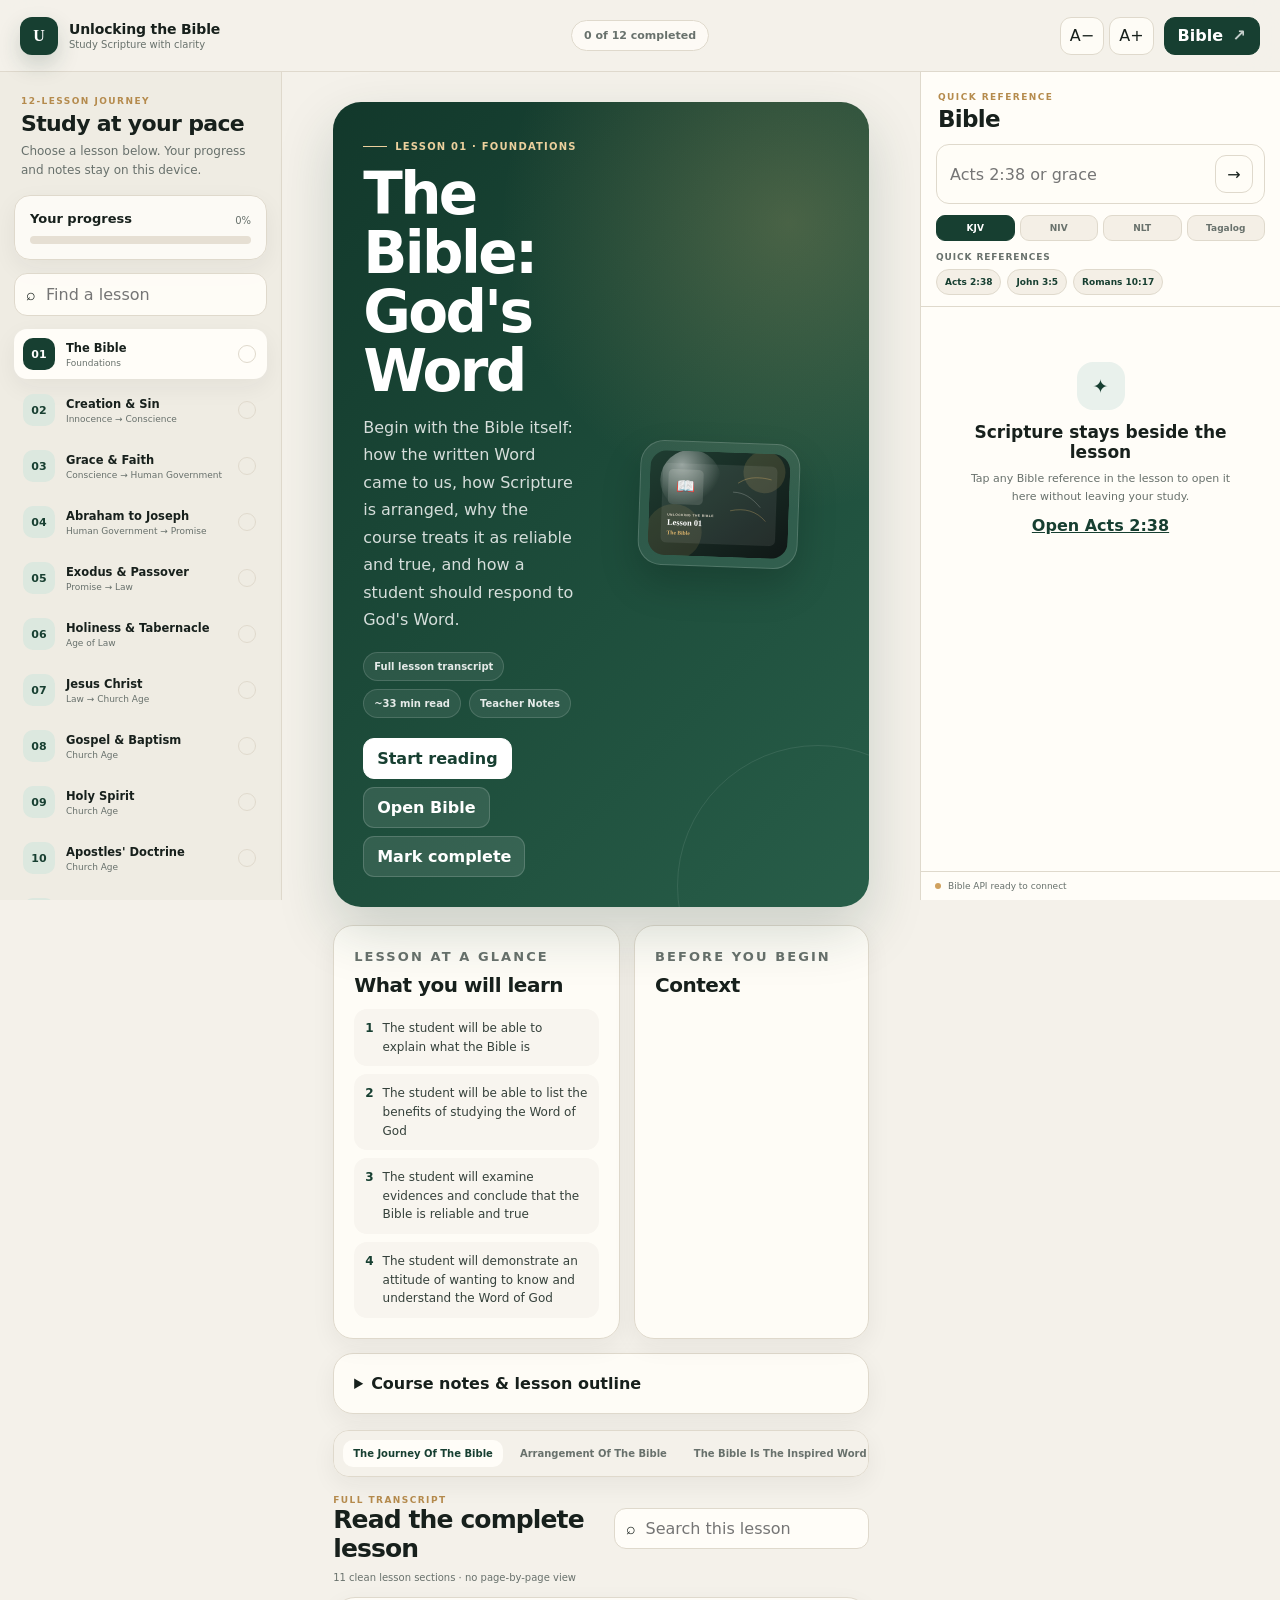
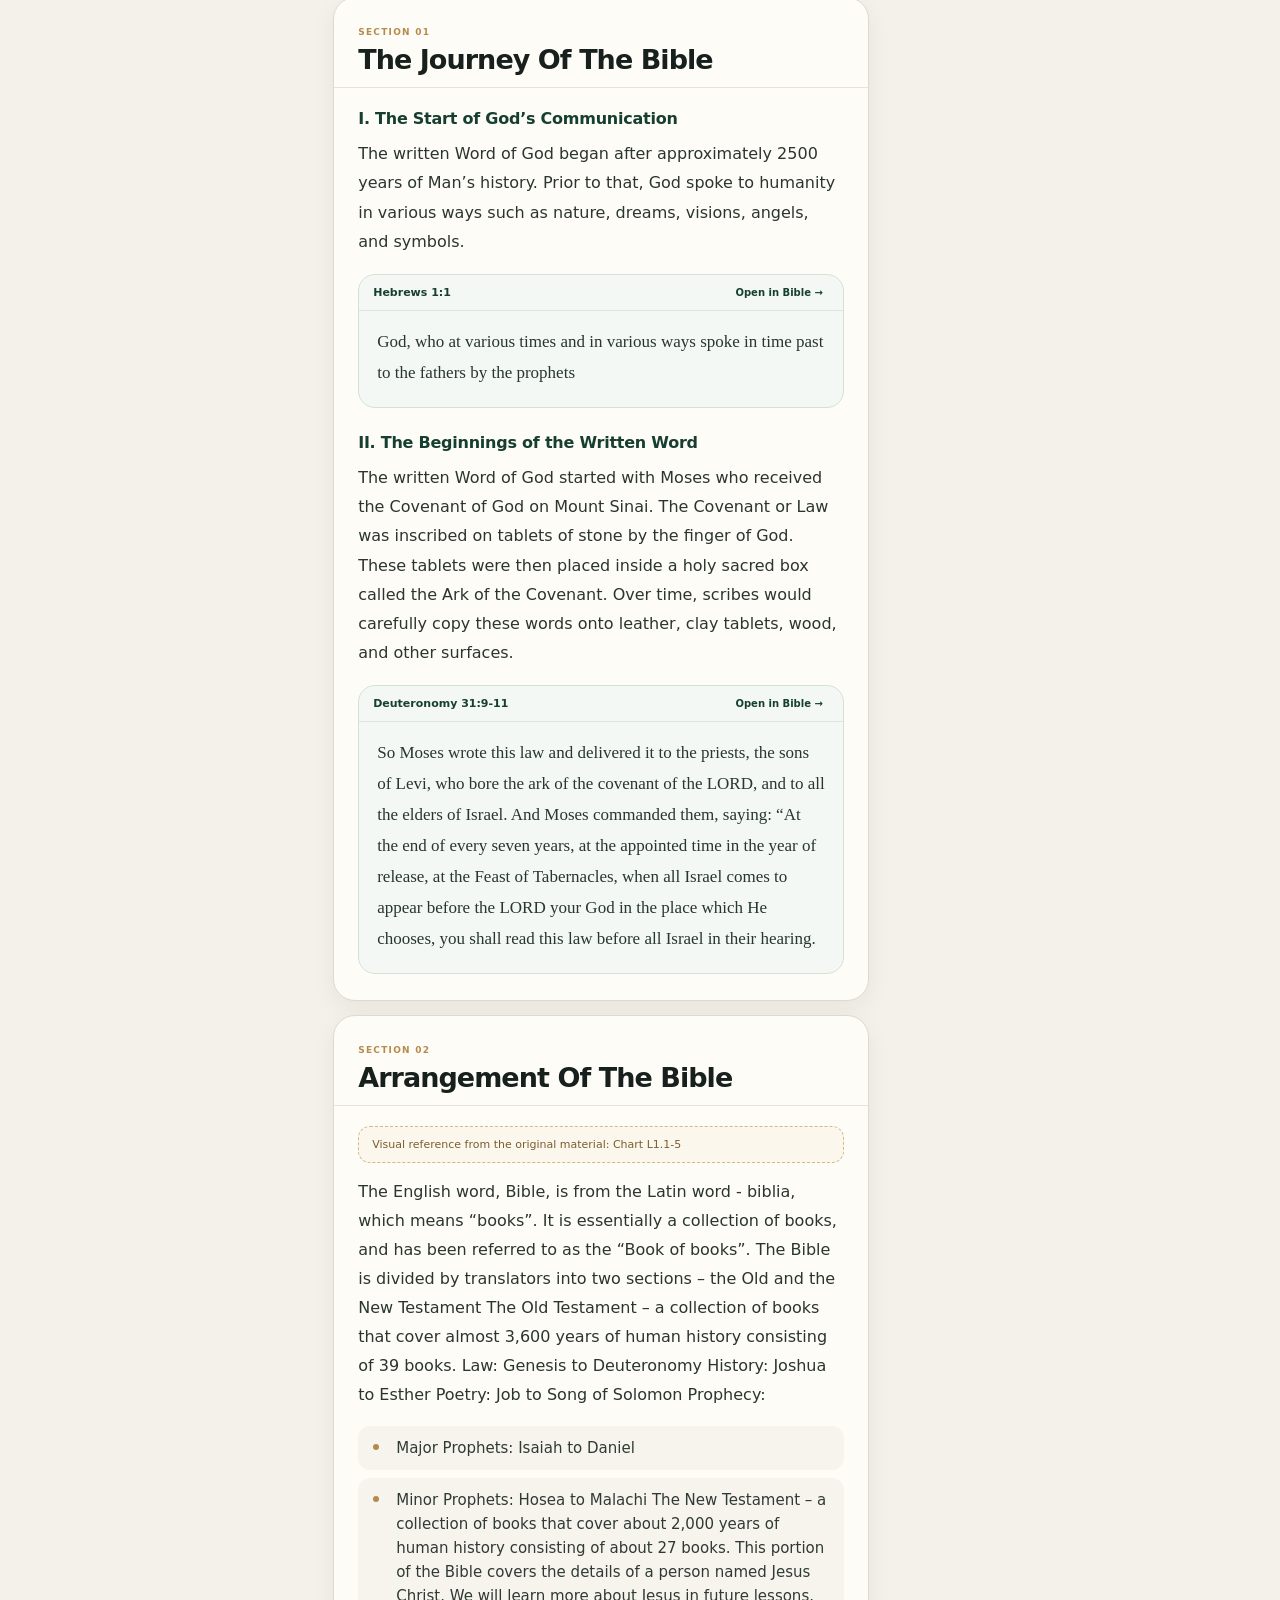
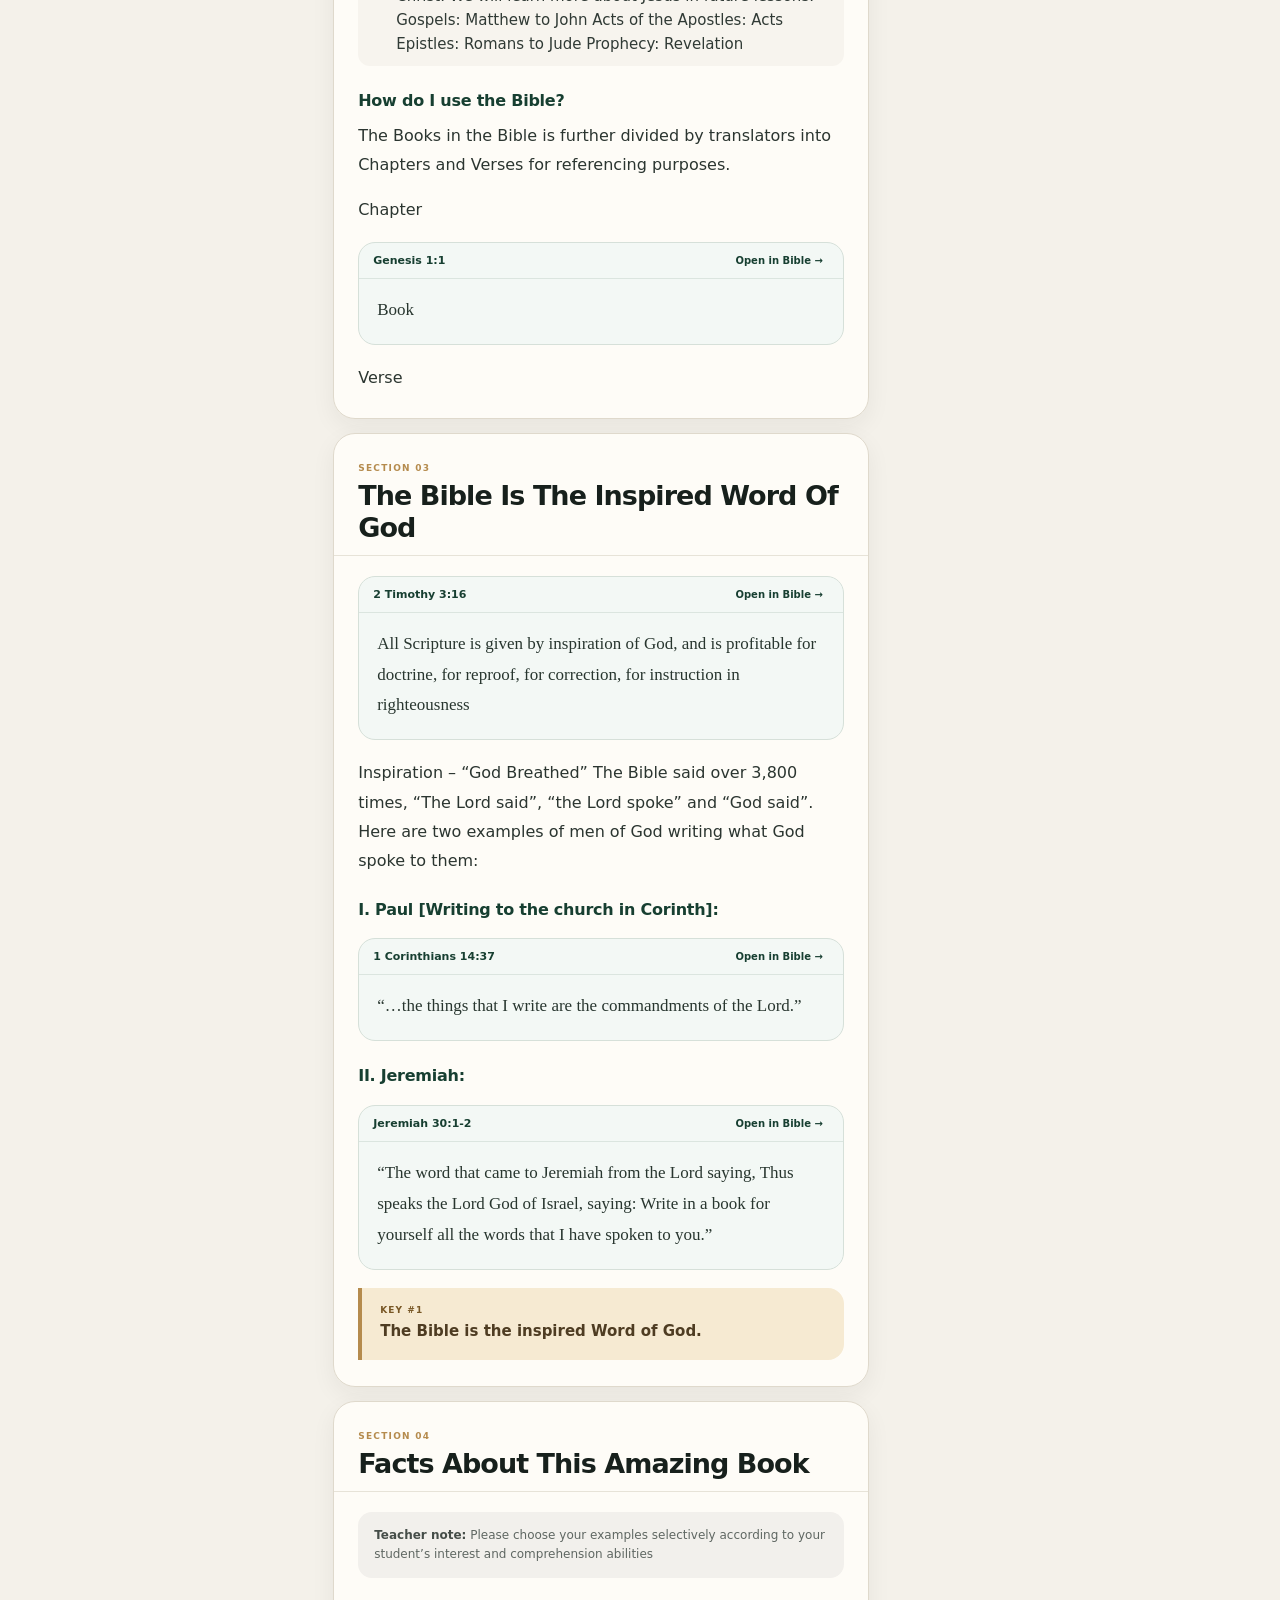
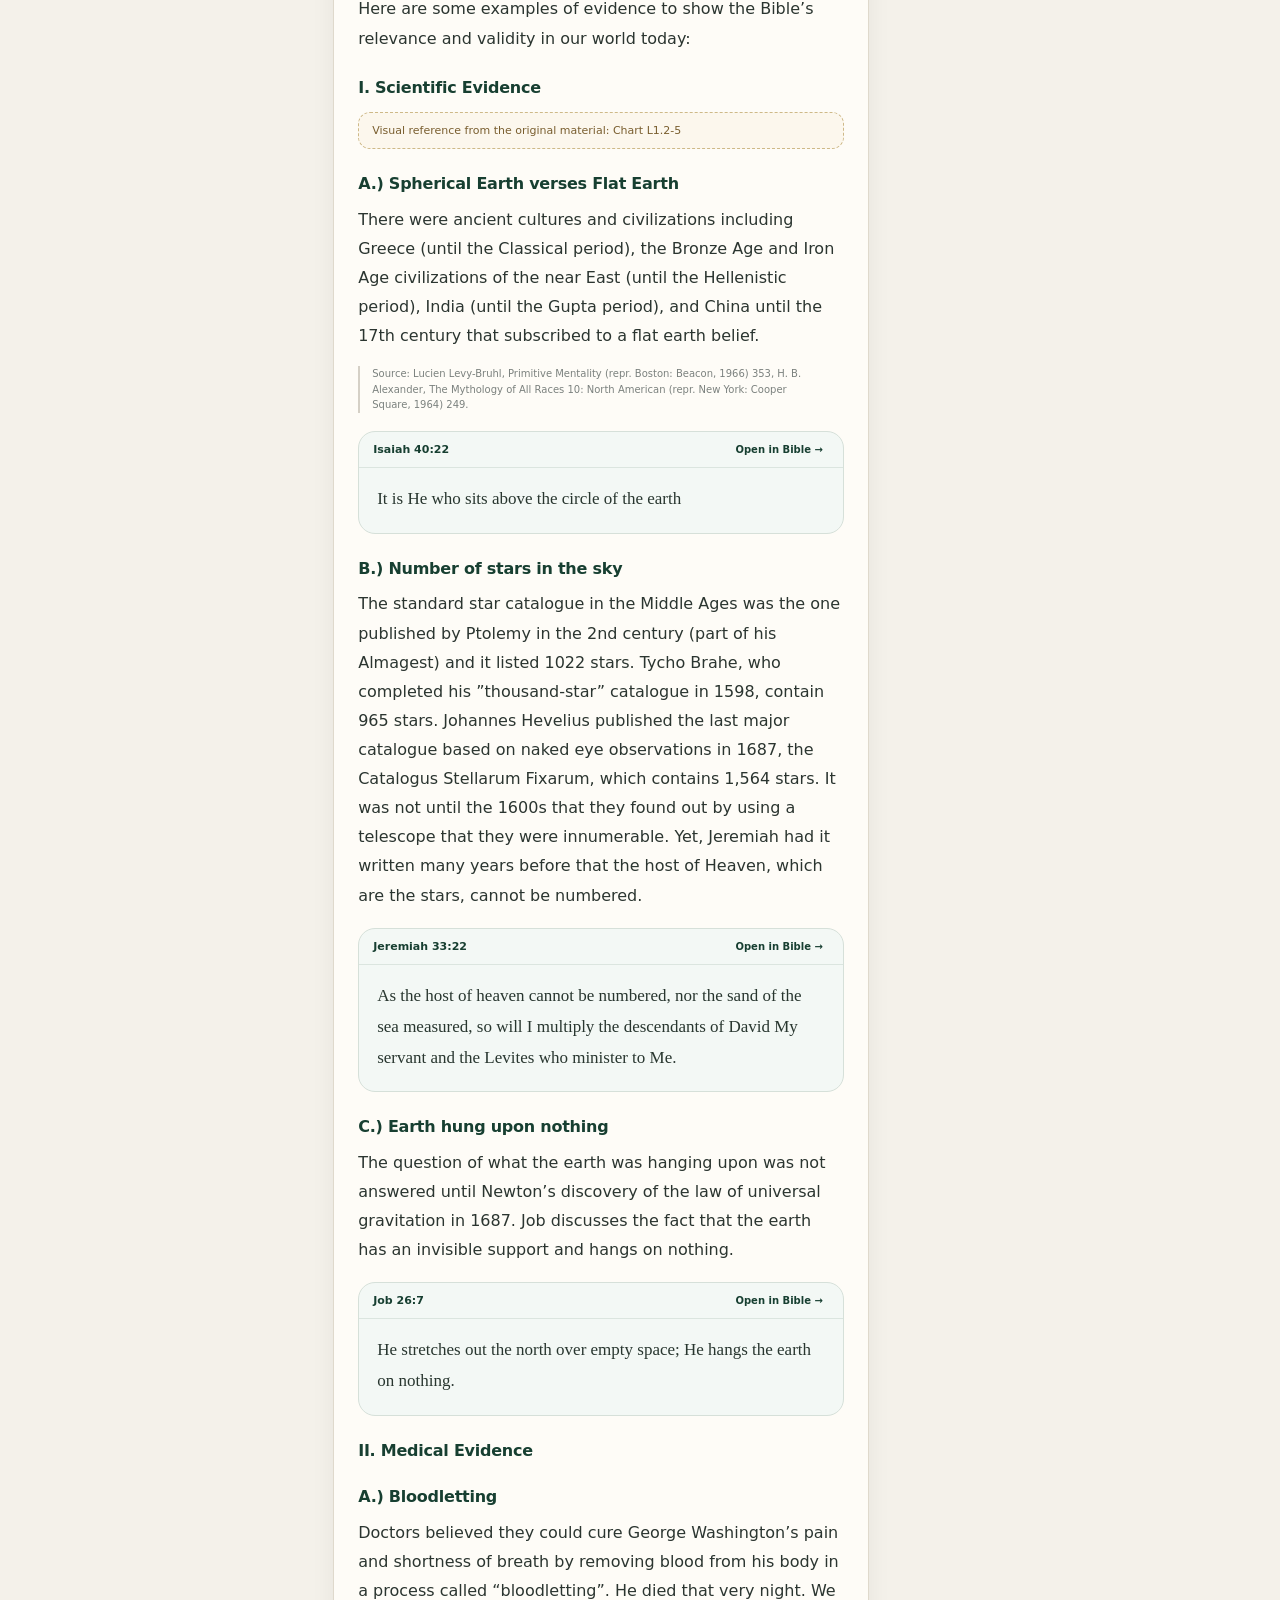
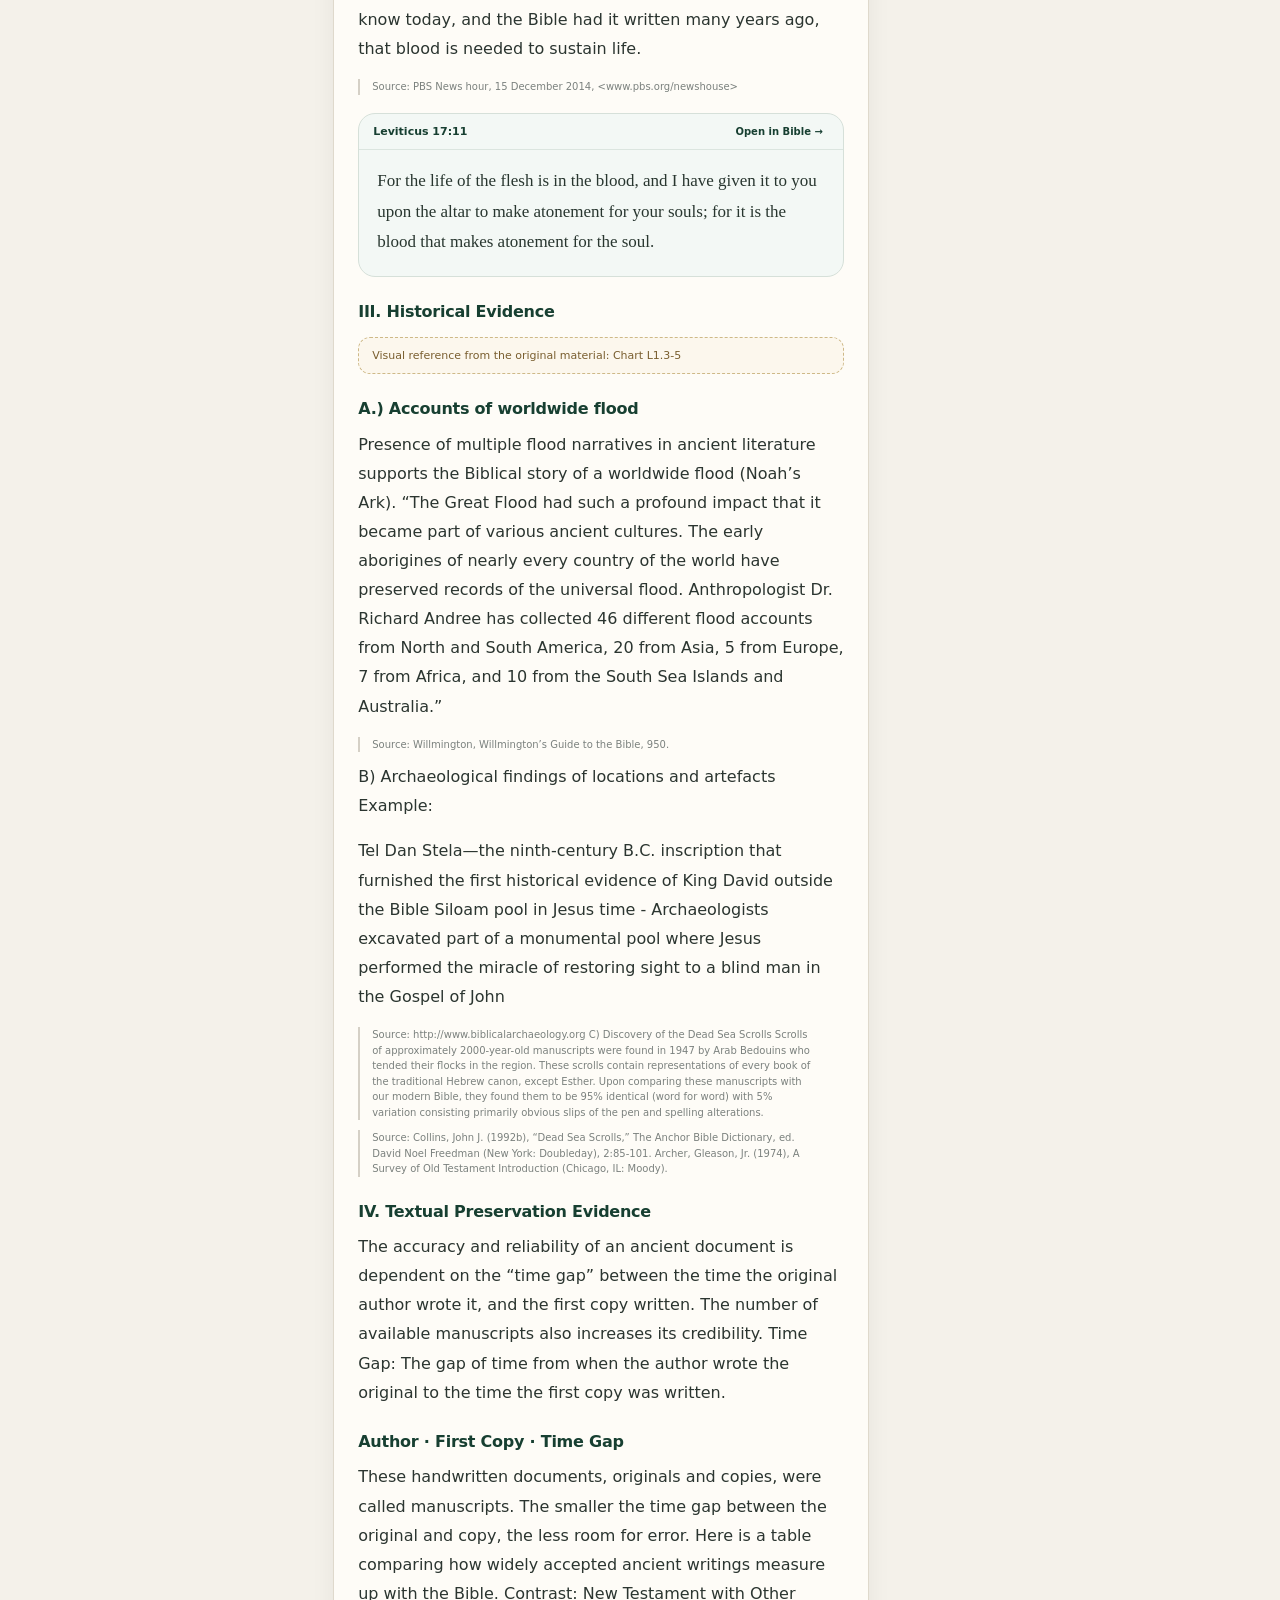
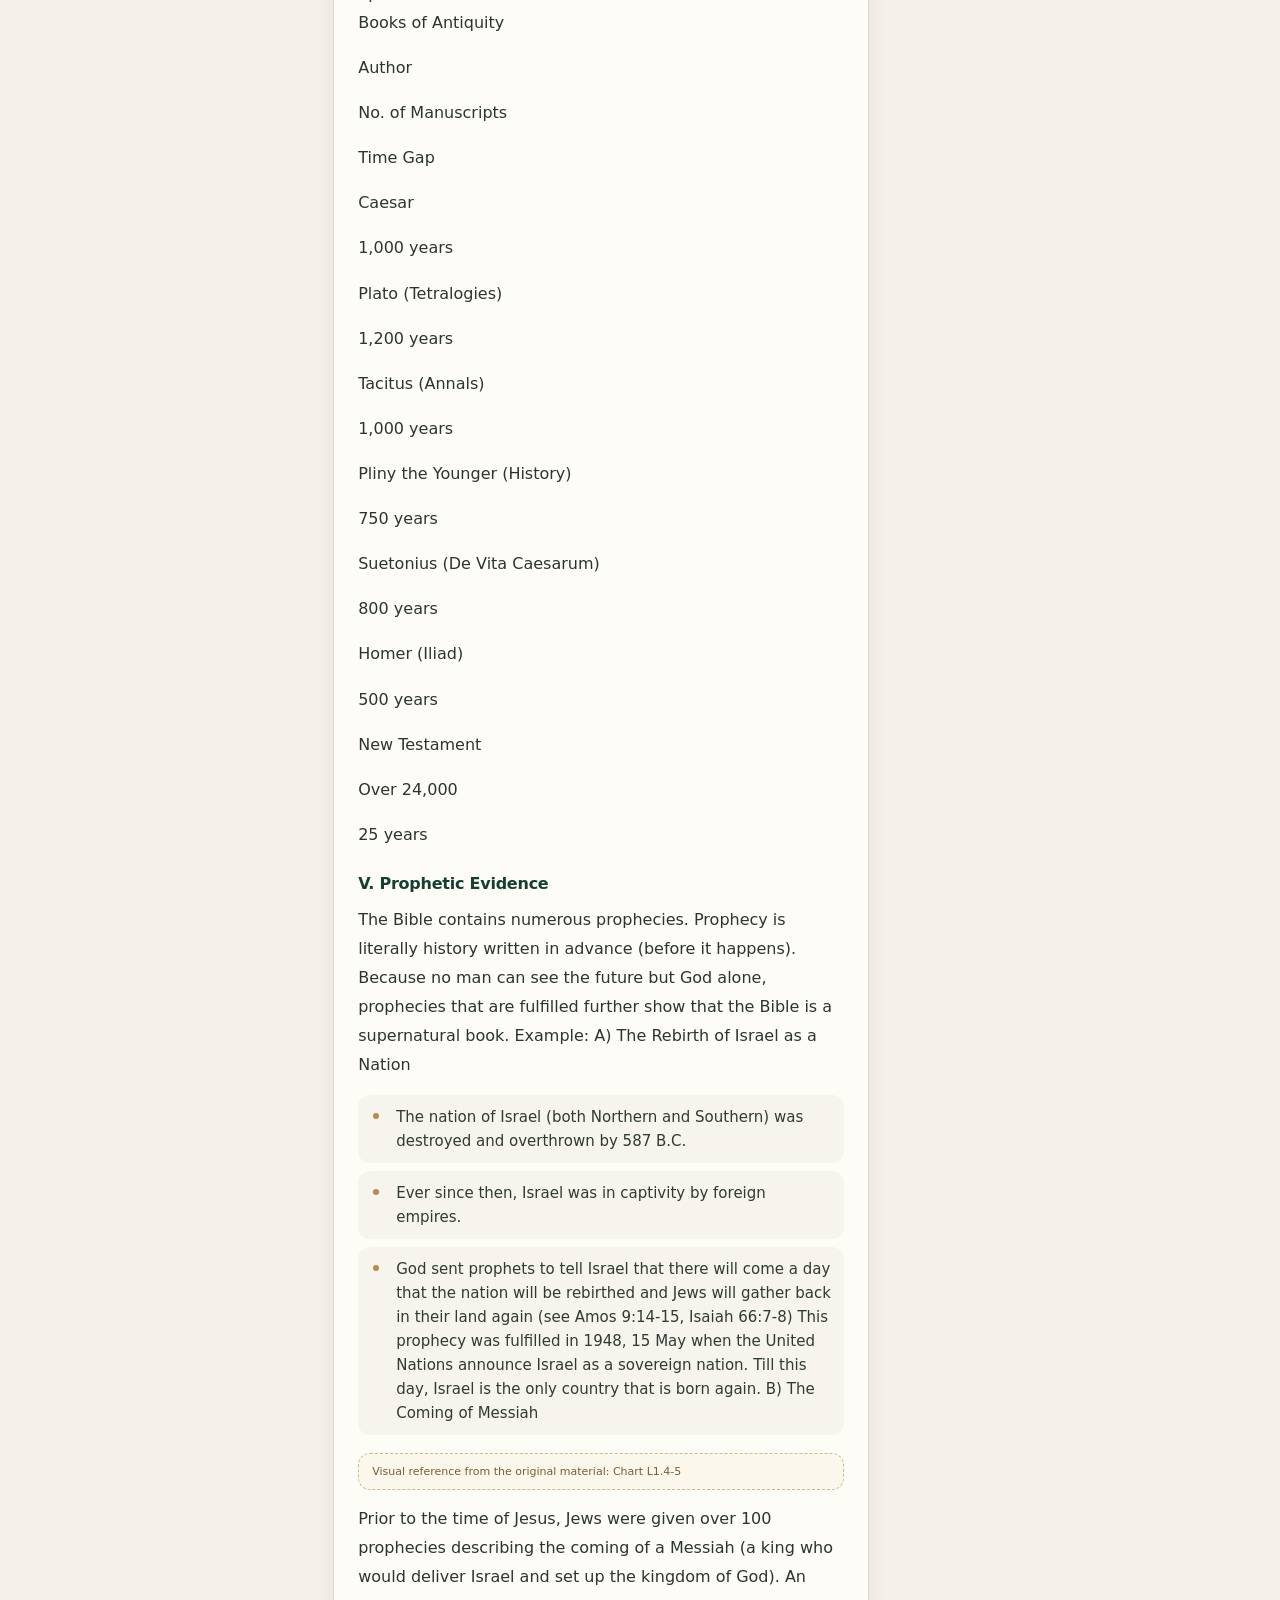
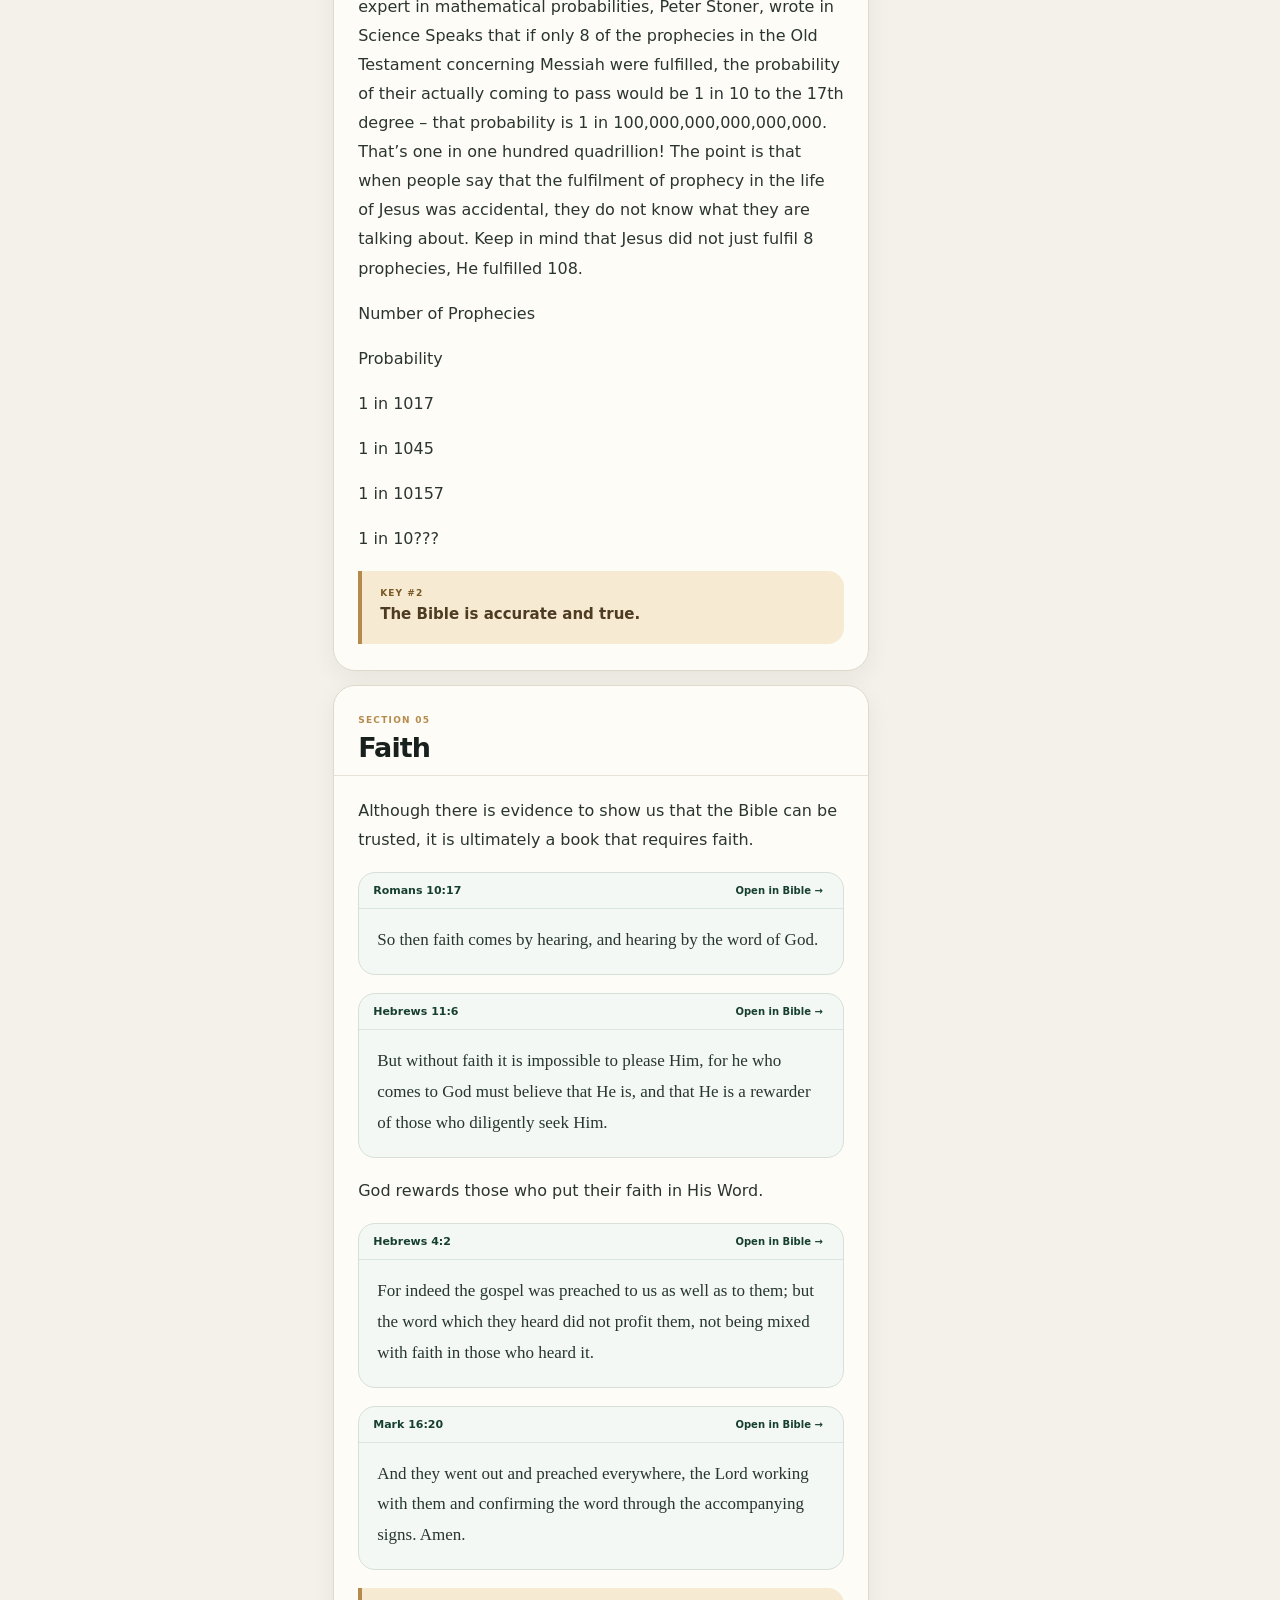
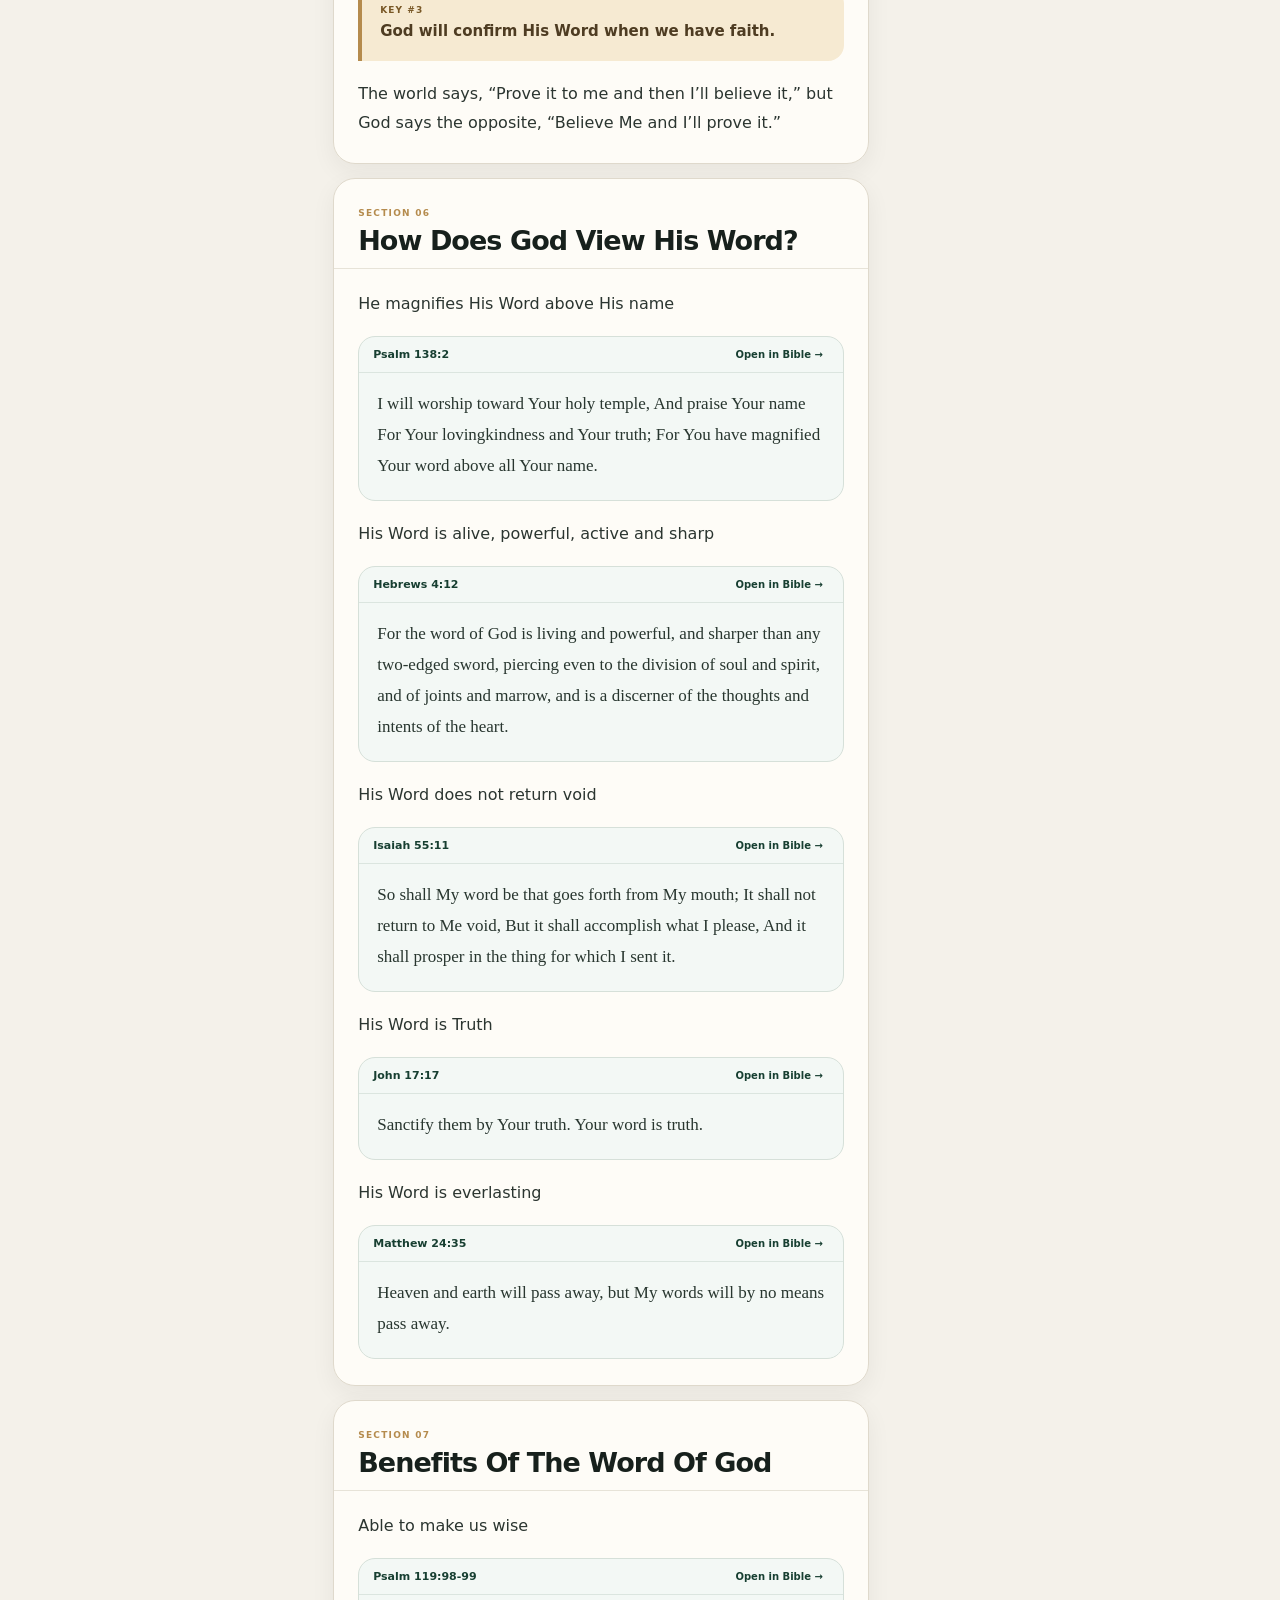
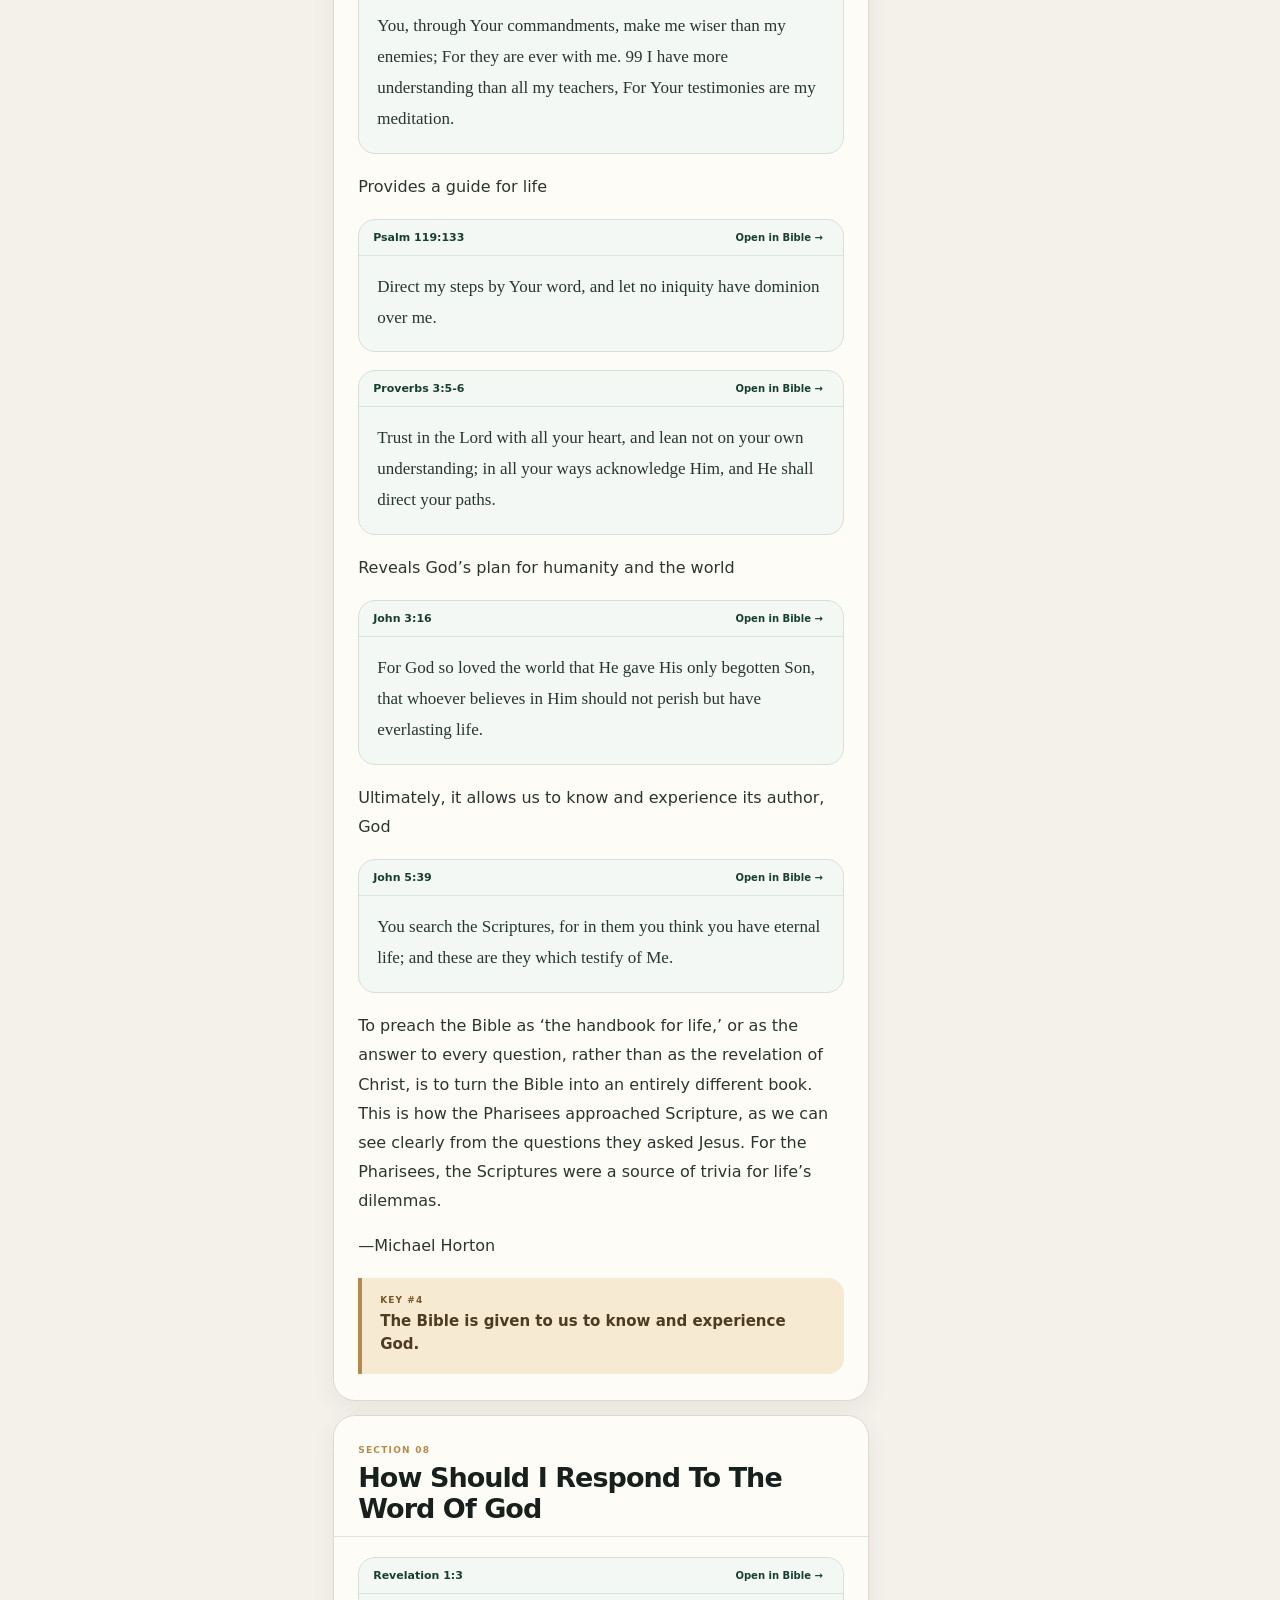
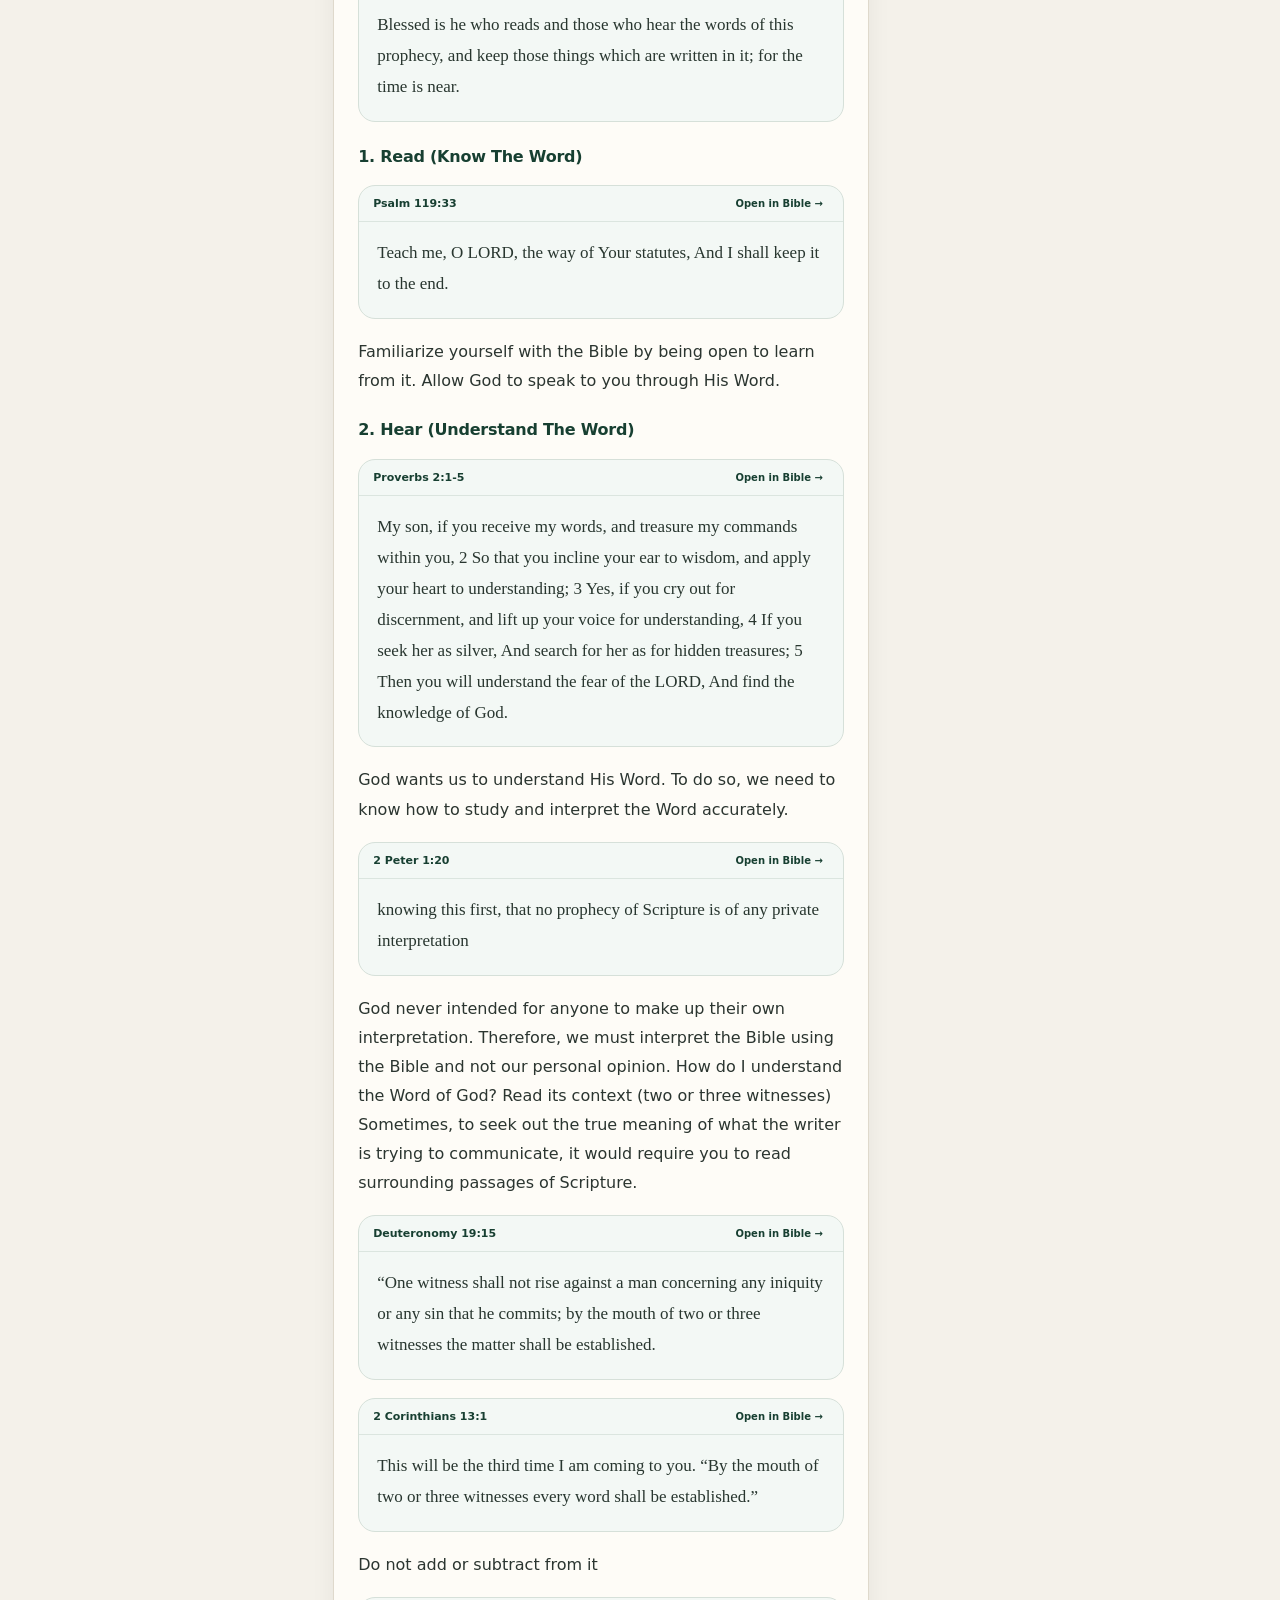
==== commit 77d45124: "Update index.html" ====
--- a/index.html
+++ b/index.html
@@ -3,777 +3,1692 @@
 <head>
   <meta charset="utf-8" />
   <meta name="viewport" content="width=device-width, initial-scale=1" />
-  <meta name="theme-color" content="#0f3328" />
+  <meta name="theme-color" content="#153c2f" />
   <title>Unlocking the Bible | 12-Lesson Bible Study</title>
-  <meta name="description" content="A modern, clean and student-friendly 12-lesson Bible study." />
-  <link rel="stylesheet" href="./styles.css" />
+  <meta name="description" content="A clean, modern 12-lesson Bible study with full lesson transcripts, reflection notes, and quick Scripture reference." />
   <style>
-    :root {
-      --m-bg: #f6f7f3;
-      --m-surface: #ffffff;
-      --m-surface-2: #f0f3ed;
-      --m-ink: #16221d;
-      --m-muted: #68736d;
-      --m-line: #e1e6df;
-      --m-green: #0f3328;
-      --m-green-2: #1d5945;
-      --m-green-soft: #e8f1ec;
-      --m-gold: #c49854;
-      --m-gold-soft: #f8f0e2;
-      --m-radius: 18px;
-      --m-shadow: 0 12px 35px rgba(14, 38, 30, .07);
-      --m-sidebar: 280px;
-      --m-bible: 350px;
-      --m-sans: Inter, "SF Pro Display", "SF Pro Text", -apple-system, BlinkMacSystemFont, "Segoe UI", sans-serif;
-      --m-serif: "Iowan Old Style", "Palatino Linotype", Georgia, serif;
-    }
-
-    * { box-sizing: border-box; }
-    html { scroll-behavior: smooth; scroll-padding-top: 84px; }
-    body {
-      margin: 0 !important;
-      background:
-        radial-gradient(circle at 10% -10%, rgba(196,152,84,.10), transparent 28rem),
-        var(--m-bg) !important;
-      color: var(--m-ink) !important;
-      font-family: var(--m-sans) !important;
-      -webkit-font-smoothing: antialiased;
-      text-rendering: optimizeLegibility;
-    }
-    button, input, textarea { font-family: var(--m-sans) !important; }
-
-    .app-shell {
-      min-height: 100vh !important;
-      display: grid !important;
-      grid-template-columns: var(--m-sidebar) minmax(0,1fr) var(--m-bible) !important;
-      grid-template-rows: 68px 1fr !important;
-      grid-template-areas: "top top top" "lessons main bible" !important;
-    }
-
-    /* ===== TOP BAR ===== */
-    .topbar {
-      grid-area: top !important;
-      position: sticky !important;
-      top: 0 !important;
-      z-index: 90 !important;
-      height: 68px !important;
-      padding: 0 18px !important;
-      display: grid !important;
-      grid-template-columns: auto 1fr auto !important;
-      align-items: center !important;
-      gap: 14px !important;
-      background: rgba(246,247,243,.88) !important;
-      backdrop-filter: blur(18px) saturate(1.25) !important;
-      border-bottom: 1px solid rgba(225,230,223,.92) !important;
-      box-shadow: none !important;
-    }
-    .topbar-left, .topbar-actions { display: flex !important; align-items: center !important; gap: 9px !important; }
-    .topbar-meta { display: flex !important; justify-content: center !important; gap: 8px !important; }
-    .brand { display: inline-flex !important; align-items: center !important; gap: 10px !important; text-decoration: none !important; }
-    .brand-mark {
-      width: 38px !important; height: 38px !important; border-radius: 13px !important;
-      display: grid !important; place-items: center !important;
-      background: linear-gradient(145deg, var(--m-green), var(--m-green-2)) !important;
-      color: #fff !important; font-size: 15px !important; font-weight: 800 !important;
-      box-shadow: 0 8px 20px rgba(15,51,40,.18) !important;
-    }
-    .brand strong { display:block !important; font-family:var(--m-sans)!important; font-size:14px!important; font-weight:800!important; letter-spacing:-.01em!important; }
-    .brand small { display:block !important; margin-top:1px!important; color:var(--m-muted)!important; font-size:10px!important; }
-    .top-chip {
-      display:inline-flex!important; align-items:center!important; padding:7px 10px!important;
-      border:1px solid var(--m-line)!important; border-radius:999px!important;
-      background:rgba(255,255,255,.72)!important; color:var(--m-muted)!important;
-      font-size:10px!important; font-weight:750!important; text-transform:none!important; letter-spacing:0!important;
-    }
-    .primary-btn,.ghost-btn,.icon-btn,.soft-btn,.mini-btn {
-      border-radius:11px!important; border:1px solid var(--m-line)!important; box-shadow:none!important;
-    }
-    .primary-btn { background:var(--m-green)!important; color:#fff!important; border-color:var(--m-green)!important; font-weight:750!important; }
-    .ghost-btn,.icon-btn { background:rgba(255,255,255,.82)!important; color:var(--m-ink)!important; }
-    .soft-btn,.mini-btn { background:#fff!important; color:var(--m-ink)!important; }
-
-    /* ===== LEFT SIDEBAR ===== */
-    .lesson-sidebar {
-      grid-area: lessons !important;
-      position: sticky !important; top:68px!important; height:calc(100vh - 68px)!important;
-      overflow-y:auto!important; z-index:30!important;
-      padding:20px 13px 24px!important;
-      background:rgba(240,243,237,.72)!important;
-      border-right:1px solid var(--m-line)!important;
-    }
-    .sidebar-head { padding:0 7px 14px!important; }
-    .eyebrow { color:var(--m-gold)!important; font-size:9px!important; letter-spacing:.16em!important; font-weight:850!important; text-transform:uppercase!important; }
-    .sidebar-head h2 { margin:5px 0 7px!important; font-family:var(--m-sans)!important; font-size:22px!important; line-height:1.1!important; letter-spacing:-.03em!important; }
-    .sidebar-head p:not(.eyebrow) { color:var(--m-muted)!important; font-size:11.5px!important; line-height:1.55!important; }
-    .journey-card {
-      margin-bottom:12px!important; padding:14px!important; border:1px solid var(--m-line)!important;
-      border-radius:16px!important; background:rgba(255,255,255,.88)!important; box-shadow:none!important;
-    }
-    .journey-card h3 { font-family:var(--m-sans)!important; font-size:15px!important; letter-spacing:-.02em!important; }
-    .progress-bar { height:7px!important; background:#e5e9e3!important; }
-    .progress-bar span { background:linear-gradient(90deg,var(--m-green),#4a826d)!important; }
-    .search-box {
-      margin-bottom:12px!important; border:1px solid var(--m-line)!important; border-radius:13px!important;
-      background:#fff!important; box-shadow:0 5px 18px rgba(14,38,30,.035)!important;
-    }
-    .lesson-nav { gap:5px!important; }
-    .lesson-link {
-      grid-template-columns:32px minmax(0,1fr) 18px!important; gap:9px!important;
-      padding:9px!important; border-radius:12px!important; transition:.16s ease!important;
-    }
-    .lesson-link:hover { background:rgba(255,255,255,.70)!important; transform:translateX(2px); }
-    .lesson-link.active { background:var(--m-green)!important; color:#fff!important; box-shadow:0 8px 20px rgba(15,51,40,.14)!important; }
-    .lesson-number { width:30px!important; height:30px!important; border-radius:10px!important; background:var(--m-green-soft)!important; color:var(--m-green)!important; font-size:10px!important; }
-    .lesson-link.active .lesson-number { background:rgba(255,255,255,.12)!important; color:#fff!important; }
-    .lesson-link strong { font-size:11.7px!important; font-weight:750!important; }
-    .lesson-link span:last-child { font-size:9px!important; }
-    .lesson-link.active span:last-child { color:rgba(255,255,255,.70)!important; }
-
-    /* ===== MAIN ===== */
-    .lesson-main {
-      grid-area:main!important; min-width:0!important;
-      padding:28px clamp(18px,3.4vw,48px) 84px!important;
-      background:transparent!important;
-    }
-    .hero,.lesson-utility,.timeline-card,.content-wrap,.lesson-end { max-width:920px!important; margin-inline:auto!important; }
-
-    /* Modern hero — not brochure-like */
-    .hero-card,.premium-hero {
-      position:relative!important; overflow:hidden!important;
-      display:grid!important; grid-template-columns:minmax(0,1.4fr) minmax(230px,.6fr)!important;
-      gap:24px!important; padding:30px!important;
-      border:0!important; border-radius:24px!important;
-      background:
-        radial-gradient(circle at 92% 12%, rgba(196,152,84,.20), transparent 13rem),
-        linear-gradient(145deg,#0c2d23 0%,#174739 62%,#245848 100%)!important;
-      color:white!important; box-shadow:0 22px 50px rgba(15,51,40,.15)!important;
-    }
-    .hero-copy { align-self:center!important; }
-    .lesson-kicker { color:#d9bd8a!important; font-size:10px!important; font-weight:800!important; letter-spacing:.12em!important; }
-    .lesson-kicker::before { display:none!important; }
-    .hero h1 {
-      margin:11px 0 12px!important; max-width:690px!important;
-      font-family:var(--m-sans)!important; font-weight:820!important;
-      font-size:clamp(38px,4.6vw,56px)!important; line-height:.98!important; letter-spacing:-.055em!important;
-      color:#fff!important;
-    }
-    .hero-summary { max-width:700px!important; margin:0!important; color:rgba(255,255,255,.78)!important; font-size:15px!important; line-height:1.72!important; }
-    .hero-pills { margin-top:17px!important; gap:7px!important; }
-    .info-pill { padding:7px 10px!important; background:rgba(255,255,255,.08)!important; border:1px solid rgba(255,255,255,.10)!important; color:rgba(255,255,255,.72)!important; font-size:10px!important; }
-    .info-pill strong { color:#fff!important; }
-    .objective-grid { gap:9px!important; margin-top:18px!important; }
-    .objective-card { padding:12px 13px!important; border:1px solid rgba(255,255,255,.10)!important; border-radius:13px!important; background:rgba(255,255,255,.06)!important; }
-    .objective-card small { color:#d9bd8a!important; font-size:8px!important; }
-    .objective-card p { color:rgba(255,255,255,.78)!important; font-size:11.5px!important; line-height:1.55!important; }
-    .hero-art { align-content:center!important; justify-items:center!important; min-height:0!important; gap:10px!important; }
-    .hero-graphic-card { width:100%!important; max-width:248px!important; margin:0!important; padding:0!important; border:0!important; border-radius:18px!important; overflow:hidden!important; background:transparent!important; box-shadow:0 18px 35px rgba(0,0,0,.18)!important; }
-    .hero-graphic { width:100%!important; border-radius:18px!important; }
-    .hero-note,.premium-note { display:none!important; }
-
-    /* Utilities compact */
-    .lesson-utility { margin-top:12px!important; }
-    .utility-grid,.utility-grid-rich { grid-template-columns:1.25fr .75fr 1fr!important; gap:9px!important; }
-    .utility-card { padding:13px!important; border:1px solid var(--m-line)!important; border-radius:14px!important; background:rgba(255,255,255,.84)!important; box-shadow:none!important; }
-    .utility-card h3 { margin:0 0 4px!important; font-family:var(--m-sans)!important; font-size:12.5px!important; font-weight:780!important; }
-    .utility-card p { margin:0 0 9px!important; color:var(--m-muted)!important; font-size:10.8px!important; line-height:1.5!important; }
-    .source-search { border:1px solid var(--m-line)!important; border-radius:11px!important; background:#fff!important; }
-    .verse-chip { background:var(--m-green-soft)!important; border-color:transparent!important; color:var(--m-green)!important; }
-
-    .timeline-card { margin-top:10px!important; padding:12px!important; border:0!important; border-radius:13px!important; background:rgba(255,255,255,.58)!important; box-shadow:none!important; }
-    .timeline-step { background:#e8ece6!important; font-size:9.5px!important; }
-    .timeline-step.active { background:var(--m-green)!important; }
-
-    /* ===== READING CONTENT ===== */
-    .content-wrap { margin-top:28px!important; }
-    .source-intro { align-items:flex-end!important; gap:16px!important; margin:0 0 18px!important; padding:0 2px!important; }
-    .source-intro h2 { margin:5px 0 5px!important; font-family:var(--m-sans)!important; font-size:clamp(28px,3.2vw,38px)!important; line-height:1.04!important; letter-spacing:-.045em!important; color:var(--m-ink)!important; }
-    .source-intro p:not(.eyebrow) { max-width:660px!important; margin:0!important; color:var(--m-muted)!important; font-size:12.5px!important; line-height:1.65!important; }
-    .source-count { padding:8px 11px!important; border-radius:999px!important; background:var(--m-gold-soft)!important; color:#795a2f!important; font-size:10px!important; }
-
-    /* Remove brochure/gallery clutter */
-    .creative-gallery { display:none!important; }
-
-    /* Modern lesson-page accordion */
-    .source-page {
-      margin:0 0 10px!important; overflow:hidden!important;
-      border:1px solid var(--m-line)!important; border-radius:16px!important;
-      background:rgba(255,255,255,.94)!important; box-shadow:none!important;
-    }
-    .source-page summary {
-      list-style:none!important; display:grid!important; grid-template-columns:40px minmax(0,1fr) 34px!important;
-      gap:11px!important; align-items:center!important; min-height:66px!important; padding:13px 15px!important;
-      cursor:pointer!important; transition:.16s ease!important;
-    }
-    .source-page summary:hover { background:#fafbf8!important; }
-    .source-page[open] summary { background:#f7f9f5!important; border-bottom:1px solid var(--m-line)!important; }
-    .source-page-number {
-      width:38px!important; height:38px!important; display:grid!important; place-items:center!important;
-      border-radius:11px!important; background:var(--m-green-soft)!important; color:var(--m-green)!important;
-      font-size:10px!important; font-weight:850!important;
-    }
-    .source-page-summary strong { display:block!important; font-family:var(--m-sans)!important; font-size:16px!important; line-height:1.24!important; font-weight:780!important; letter-spacing:-.015em!important; color:var(--m-ink)!important; }
-    .source-page-summary small { display:block!important; margin-top:3px!important; color:#87908a!important; font-size:9.8px!important; }
-    .source-page-actions-hint {
-      width:30px!important; height:30px!important; display:grid!important; place-items:center!important;
-      border-radius:999px!important; background:#f0f3ee!important; color:transparent!important; font-size:0!important;
-    }
-    .source-page-actions-hint::after { content:"+"; color:var(--m-green); font-size:18px; font-weight:400; line-height:1; }
-    .source-page[open] .source-page-actions-hint::after { content:"−"; }
-
-    .source-page-body { padding:0!important; background:#fff!important; }
-    .source-page-toolbar {
-      margin:0!important; padding:12px 20px!important; border-bottom:1px solid #eef1ec!important;
-      color:#8a918d!important; font-size:9.5px!important; background:#fcfdfb!important;
-    }
-    .source-text-label { display:none!important; }
-
-    /* Clean article reading column */
-    .source-page-text,
-    .source-page-text.reader-ready {
-      max-width:760px!important; margin:0 auto!important; padding:30px 32px 34px!important;
-      white-space:normal!important; color:#27322d!important;
-      font-family:var(--m-sans)!important; font-size:16px!important; line-height:1.78!important;
-      letter-spacing:0!important;
-    }
-    .reader-block { margin:0; }
-    .reader-heading {
-      margin:34px 0 12px!important; font-family:var(--m-sans)!important;
-      font-size:24px!important; line-height:1.16!important; font-weight:820!important; letter-spacing:-.035em!important;
-      color:var(--m-ink)!important;
-    }
-    .reader-heading:first-child { margin-top:0!important; }
-    .reader-subheading {
-      margin:26px 0 9px!important; font-family:var(--m-sans)!important;
-      font-size:14px!important; line-height:1.4!important; font-weight:800!important; color:var(--m-green)!important;
-      text-transform:none!important;
-    }
-    .reader-paragraph {
-      margin:0 0 17px!important; font-family:var(--m-sans)!important;
-      font-size:16px!important; line-height:1.78!important; color:#35403a!important;
-    }
-    .reader-list { display:grid!important; gap:8px!important; margin:8px 0 22px!important; padding:0!important; }
-    .reader-list-row { display:grid!important; grid-template-columns:26px minmax(0,1fr)!important; gap:9px!important; align-items:start!important; font-size:15.5px!important; line-height:1.68!important; color:#35403a!important; }
-    .reader-marker { color:var(--m-green)!important; font-weight:820!important; text-align:right!important; }
-    .reader-list-row.is-bullet .reader-marker { color:var(--m-gold)!important; font-size:18px!important; }
-    .reader-scripture {
-      margin:20px 0 24px!important; padding:18px 19px!important;
-      border:1px solid #dbe5de!important; border-left:4px solid var(--m-green)!important;
-      border-radius:13px!important; background:#f5f8f5!important;
-    }
-    .reader-scripture-ref { display:block!important; margin-bottom:7px!important; font-family:var(--m-sans)!important; color:var(--m-green)!important; font-size:10.5px!important; font-weight:850!important; letter-spacing:.04em!important; text-transform:uppercase!important; }
-    .reader-scripture-text { display:block!important; font-family:var(--m-serif)!important; color:#304039!important; font-size:16.5px!important; line-height:1.72!important; }
-    .reader-key {
-      margin:22px 0!important; padding:15px 16px!important; border:0!important; border-radius:13px!important;
-      background:var(--m-gold-soft)!important; color:#5d492b!important; font-size:14.5px!important; line-height:1.62!important; font-weight:760!important;
-    }
-    .reader-note { margin:14px 0 18px!important; padding:12px 14px!important; border-radius:11px!important; background:#f3f5f2!important; color:#6d756f!important; font-size:11.5px!important; line-height:1.6!important; }
-    .reader-source { margin:10px 0 16px!important; padding-left:12px!important; border-left:2px solid #e3e6e1!important; color:#858c87!important; font-size:10.5px!important; line-height:1.55!important; }
-
-    /* Quiz/reflection modern */
-    .section-card { border:1px solid var(--m-line)!important; border-radius:16px!important; background:#fff!important; box-shadow:none!important; }
-    .section-toggle { padding:16px 18px!important; }
-    .section-copy h2 { font-family:var(--m-sans)!important; font-size:18px!important; font-weight:800!important; letter-spacing:-.02em!important; }
-    .check-card { border:0!important; background:var(--m-surface-2)!important; }
-    .quiz-option { border:1px solid var(--m-line)!important; border-radius:11px!important; background:#fff!important; }
-    .notes-card { margin-top:14px!important; border-radius:18px!important; background:linear-gradient(145deg,#0f3328,#1a4a3a)!important; box-shadow:0 16px 38px rgba(15,51,40,.12)!important; }
-    .notes-card h2 { font-family:var(--m-sans)!important; font-size:20px!important; letter-spacing:-.02em!important; }
-
-    .lesson-end { margin-top:18px!important; }
-    .nav-card { border:1px solid var(--m-line)!important; border-radius:14px!important; background:#fff!important; box-shadow:none!important; }
-
-    /* ===== BIBLE PANEL ===== */
-    .bible-panel {
-      grid-area:bible!important; position:sticky!important; top:68px!important; height:calc(100vh - 68px)!important;
-      display:flex!important; flex-direction:column!important; overflow:hidden!important;
-      background:rgba(255,255,255,.96)!important; border-left:1px solid var(--m-line)!important; z-index:35!important;
-    }
-    .bible-head { padding:18px 16px 11px!important; }
-    .bible-head h2 { font-family:var(--m-sans)!important; font-size:19px!important; font-weight:800!important; letter-spacing:-.02em!important; }
-    .bible-search { margin:0 14px 10px!important; border:1px solid var(--m-line)!important; border-radius:12px!important; background:#f8faf7!important; }
-    .translation-tabs { padding:0 14px 10px!important; }
-    .translation-tabs button { border-radius:9px!important; background:#f1f4ef!important; border-color:transparent!important; }
-    .translation-tabs button.active { background:var(--m-green)!important; color:#fff!important; }
-    .verse-header h3 { font-family:var(--m-sans)!important; }
-    .verse-content { font-family:var(--m-serif)!important; }
-
-    #uxBackTop {
-      position:fixed; right:calc(var(--m-bible) + 22px); bottom:22px; z-index:50;
-      width:42px; height:42px; border:1px solid var(--m-line); border-radius:999px;
-      background:#fff; color:var(--m-green); box-shadow:var(--m-shadow);
-      opacity:0; transform:translateY(8px); pointer-events:none; transition:.2s ease;
-    }
-    #uxBackTop.show { opacity:1; transform:none; pointer-events:auto; }
-
-    .focus .lesson-sidebar,.focus .bible-panel { display:none!important; }
-    .focus { grid-template-columns:minmax(0,1fr)!important; grid-template-areas:"top" "main"!important; }
-
-    @media (max-width:1180px) {
-      :root { --m-sidebar:250px; --m-bible:320px; }
-      .utility-grid,.utility-grid-rich { grid-template-columns:1fr 1fr!important; }
-      .utility-card-wide { grid-column:1/-1!important; }
-    }
-
-    @media (max-width:980px) {
-      .app-shell { display:block!important; padding-top:68px!important; }
-      .topbar { position:fixed!important; left:0!important; right:0!important; }
-      .mobile-only { display:inline-grid!important; place-items:center!important; }
-      .lesson-sidebar,.bible-panel {
-        position:fixed!important; top:68px!important; bottom:0!important; height:auto!important; width:min(90vw,370px)!important;
-        z-index:75!important; transition:transform .22s ease!important; box-shadow:0 24px 60px rgba(14,38,30,.22)!important;
-      }
-      .lesson-sidebar { left:0!important; transform:translateX(-105%)!important; }
-      .lesson-sidebar.open { transform:none!important; }
-      .bible-panel { right:0!important; left:auto!important; transform:translateX(105%)!important; }
-      .bible-panel.open { transform:none!important; }
-      .scrim.show { display:block!important; z-index:70!important; }
-      .lesson-main { padding:20px 14px 70px!important; }
-      .hero-card,.premium-hero { grid-template-columns:1fr!important; padding:24px 21px!important; }
-      .hero-art { display:none!important; }
-      .objective-grid { grid-template-columns:1fr!important; }
-      .utility-grid,.utility-grid-rich { grid-template-columns:1fr!important; }
-      .utility-card-wide { grid-column:auto!important; }
-      #uxBackTop { right:16px; bottom:80px; }
-      .topbar-meta { display:none!important; }
-    }
-
-    @media (max-width:560px) {
-      .brand small,.hide-sm,.font-controls { display:none!important; }
-      .topbar { padding:0 10px!important; }
-      .brand strong { font-size:13px!important; }
-      .hero h1 { font-size:39px!important; line-height:1!important; }
-      .hero-summary { font-size:14px!important; }
-      .source-intro { align-items:flex-start!important; }
-      .source-intro h2 { font-size:30px!important; }
-      .source-count { margin-top:4px!important; }
-      .source-page summary { grid-template-columns:36px minmax(0,1fr) 30px!important; padding:12px!important; }
-      .source-page-number { width:34px!important; height:34px!important; }
-      .source-page-summary strong { font-size:15px!important; }
-      .source-page-text,.source-page-text.reader-ready { padding:24px 17px 28px!important; font-size:15px!important; line-height:1.72!important; }
-      .reader-heading { font-size:21px!important; margin-top:28px!important; }
-      .reader-paragraph { font-size:15px!important; line-height:1.72!important; }
-      .reader-list-row { grid-template-columns:22px minmax(0,1fr)!important; font-size:14.5px!important; }
-      .reader-scripture { padding:15px!important; }
-      .reader-scripture-text { font-size:15.5px!important; }
-    }
-  </style>
+:root {
+  --bg: #f4f1ea;
+  --surface: #fffdf8;
+  --surface-soft: #f8f5ef;
+  --ink: #17201c;
+  --muted: #68716c;
+  --line: #dfd9cc;
+  --green: #173f31;
+  --green-2: #245743;
+  --green-soft: #e9f1ec;
+  --gold: #b58b4d;
+  --gold-soft: #f6ead2;
+  --rose-soft: #f7ece7;
+  --shadow: 0 18px 48px rgba(27, 39, 32, .08);
+  --shadow-sm: 0 8px 24px rgba(27, 39, 32, .06);
+  --sidebar: 282px;
+  --bible: 360px;
+  --topbar: 72px;
+  --body-size: 16px;
+}
+
+body[data-font="sm"] { --body-size: 15px; }
+body[data-font="md"] { --body-size: 16px; }
+body[data-font="lg"] { --body-size: 18px; }
+
+* { box-sizing: border-box; }
+html { scroll-behavior: smooth; }
+body {
+  margin: 0;
+  min-height: 100vh;
+  color: var(--ink);
+  background:
+    radial-gradient(circle at 15% -10%, rgba(181,139,77,.14), transparent 26rem),
+    var(--bg);
+  font-family: Inter, ui-sans-serif, system-ui, -apple-system, BlinkMacSystemFont, "Segoe UI", sans-serif;
+  -webkit-font-smoothing: antialiased;
+}
+button, input, textarea { font: inherit; }
+button { cursor: pointer; }
+a { color: inherit; }
+img { display: block; max-width: 100%; }
+
+.app-shell {
+  min-height: 100vh;
+  display: grid;
+  grid-template-columns: var(--sidebar) minmax(0,1fr) var(--bible);
+  grid-template-rows: var(--topbar) 1fr;
+  grid-template-areas:
+    "top top top"
+    "lessons main bible";
+}
+
+.topbar {
+  grid-area: top;
+  position: sticky;
+  top: 0;
+  z-index: 90;
+  height: var(--topbar);
+  display: grid;
+  grid-template-columns: auto 1fr auto;
+  align-items: center;
+  gap: 18px;
+  padding: 0 20px;
+  background: rgba(244,241,234,.92);
+  backdrop-filter: blur(18px);
+  border-bottom: 1px solid rgba(223,217,204,.95);
+}
+.topbar-left, .topbar-actions { display: flex; align-items: center; gap: 10px; }
+.topbar-center { display: flex; justify-content: center; }
+.brand {
+  display: inline-flex;
+  align-items: center;
+  gap: 11px;
+  text-decoration: none;
+}
+.brand-mark {
+  width: 38px;
+  height: 38px;
+  display: grid;
+  place-items: center;
+  border-radius: 12px;
+  background: var(--green);
+  color: white;
+  font-family: Georgia, "Times New Roman", serif;
+  font-weight: 700;
+  box-shadow: 0 10px 22px rgba(23,63,49,.18);
+}
+.brand-copy strong { display: block; font-size: 14px; letter-spacing: -.01em; }
+.brand-copy small { display: block; margin-top: 2px; color: var(--muted); font-size: 10px; }
+.progress-pill {
+  padding: 8px 12px;
+  border: 1px solid var(--line);
+  border-radius: 999px;
+  background: rgba(255,253,248,.8);
+  color: var(--muted);
+  font-size: 11px;
+  font-weight: 750;
+}
+.font-controls { display: flex; gap: 5px; }
+.icon-btn, .bible-btn, .soft-btn, .primary-btn {
+  border: 1px solid var(--line);
+  border-radius: 11px;
+  min-height: 38px;
+}
+.icon-btn {
+  min-width: 38px;
+  padding: 8px 9px;
+  color: var(--ink);
+  background: rgba(255,253,248,.9);
+}
+.bible-btn {
+  padding: 8px 13px;
+  border-color: var(--green);
+  background: var(--green);
+  color: white;
+  font-weight: 750;
+}
+.bible-btn span { margin-left: 4px; opacity: .75; }
+
+.lesson-sidebar {
+  grid-area: lessons;
+  position: sticky;
+  top: var(--topbar);
+  height: calc(100vh - var(--topbar));
+  overflow-y: auto;
+  padding: 20px 14px 28px;
+  border-right: 1px solid var(--line);
+  background: rgba(239,235,227,.94);
+}
+.sidebar-intro { padding: 4px 7px 16px; }
+.eyebrow {
+  margin: 0;
+  color: var(--gold);
+  font-size: 9px;
+  font-weight: 850;
+  letter-spacing: .16em;
+  text-transform: uppercase;
+}
+.sidebar-intro h2 {
+  margin: 6px 0 6px;
+  font-size: 22px;
+  line-height: 1.1;
+  letter-spacing: -.03em;
+}
+.sidebar-intro p:not(.eyebrow) {
+  margin: 0;
+  color: var(--muted);
+  font-size: 12px;
+  line-height: 1.55;
+}
+.course-progress {
+  margin-bottom: 13px;
+  padding: 15px;
+  border: 1px solid var(--line);
+  border-radius: 16px;
+  background: rgba(255,253,248,.85);
+  box-shadow: var(--shadow-sm);
+}
+.course-progress-row { display: flex; justify-content: space-between; gap: 12px; align-items: end; }
+.course-progress strong { font-size: 13px; }
+.course-progress span { color: var(--muted); font-size: 10px; }
+.progress-track {
+  height: 8px;
+  margin-top: 10px;
+  overflow: hidden;
+  border-radius: 999px;
+  background: #e6dfd3;
+}
+.progress-track i { display: block; height: 100%; border-radius: inherit; background: linear-gradient(90deg,var(--green),#5e8f75); }
+.lesson-search, .bible-search {
+  display: flex;
+  align-items: center;
+  gap: 8px;
+  padding: 10px 11px;
+  border: 1px solid var(--line);
+  border-radius: 13px;
+  background: rgba(255,253,248,.9);
+}
+.lesson-search { margin-bottom: 13px; }
+.lesson-search input, .bible-search input {
+  width: 100%;
+  border: 0;
+  outline: 0;
+  background: transparent;
+  color: var(--ink);
+}
+.lesson-nav { display: grid; gap: 6px; }
+.lesson-link {
+  width: 100%;
+  display: grid;
+  grid-template-columns: 34px minmax(0,1fr) 20px;
+  gap: 9px;
+  align-items: center;
+  padding: 9px;
+  border: 0;
+  border-radius: 13px;
+  background: transparent;
+  color: var(--ink);
+  text-align: left;
+}
+.lesson-link:hover { background: rgba(255,255,255,.52); }
+.lesson-link.active { background: var(--surface); box-shadow: var(--shadow-sm); }
+.lesson-num {
+  width: 32px;
+  height: 32px;
+  display: grid;
+  place-items: center;
+  border-radius: 10px;
+  background: #dce8df;
+  color: var(--green);
+  font-size: 11px;
+  font-weight: 850;
+}
+.lesson-link.active .lesson-num { background: var(--green); color: white; }
+.lesson-link strong { display: block; font-size: 11.5px; line-height: 1.25; }
+.lesson-link small { display: block; margin-top: 2px; color: var(--muted); font-size: 9px; }
+.lesson-check {
+  width: 18px;
+  height: 18px;
+  display: grid;
+  place-items: center;
+  border-radius: 999px;
+  border: 1px solid var(--line);
+  font-size: 10px;
+  color: transparent;
+}
+.lesson-check.done { color: var(--green); background: var(--green-soft); border-color: #a5c0af; }
+
+.lesson-main {
+  grid-area: main;
+  min-width: 0;
+  padding: 30px clamp(20px,4vw,58px) 72px;
+}
+.lesson-hero, .overview, .section-nav, .transcript-wrap, .lesson-end { max-width: 900px; margin-inline: auto; }
+.hero-shell {
+  position: relative;
+  display: grid;
+  grid-template-columns: minmax(0,1.25fr) minmax(240px,.75fr);
+  gap: 22px;
+  overflow: hidden;
+  padding: 30px;
+  border-radius: 28px;
+  color: white;
+  background:
+    radial-gradient(circle at 85% 15%, rgba(211,177,112,.25), transparent 18rem),
+    linear-gradient(135deg,#12382b 0%,#1e4e3c 58%,#285e49 100%);
+  box-shadow: 0 24px 56px rgba(23,63,49,.18);
+}
+.hero-shell::after {
+  content: "";
+  position: absolute;
+  right: -90px;
+  bottom: -120px;
+  width: 280px;
+  height: 280px;
+  border-radius: 999px;
+  border: 1px solid rgba(255,255,255,.09);
+}
+.hero-copy { position: relative; z-index: 2; }
+.lesson-label {
+  display: inline-flex;
+  align-items: center;
+  gap: 8px;
+  color: #ecd09d;
+  font-size: 10px;
+  font-weight: 850;
+  letter-spacing: .12em;
+  text-transform: uppercase;
+}
+.lesson-label::before { content: ""; width: 24px; height: 1px; background: currentColor; }
+.hero-shell h1 {
+  margin: 13px 0 12px;
+  max-width: 660px;
+  font-size: clamp(36px,5vw,58px);
+  line-height: 1.02;
+  letter-spacing: -.045em;
+}
+.hero-summary {
+  max-width: 680px;
+  margin: 0;
+  color: rgba(255,255,255,.82);
+  font-size: 16px;
+  line-height: 1.72;
+}
+.hero-meta { display: flex; flex-wrap: wrap; gap: 8px; margin-top: 18px; }
+.hero-meta span {
+  padding: 8px 10px;
+  border: 1px solid rgba(255,255,255,.14);
+  border-radius: 999px;
+  background: rgba(255,255,255,.08);
+  color: rgba(255,255,255,.88);
+  font-size: 10px;
+  font-weight: 700;
+}
+.hero-actions { display: flex; gap: 8px; flex-wrap: wrap; margin-top: 20px; }
+.hero-action {
+  padding: 10px 13px;
+  border: 1px solid rgba(255,255,255,.16);
+  border-radius: 11px;
+  background: rgba(255,255,255,.1);
+  color: white;
+  font-weight: 750;
+}
+.hero-action.primary { background: white; color: var(--green); border-color: white; }
+.hero-art { position: relative; z-index: 2; display: flex; align-items: center; justify-content: center; }
+.hero-art-card {
+  width: min(100%,280px);
+  padding: 9px;
+  border: 1px solid rgba(255,255,255,.16);
+  border-radius: 24px;
+  background: rgba(255,255,255,.08);
+  transform: rotate(2deg);
+  box-shadow: 0 18px 38px rgba(0,0,0,.18);
+}
+.hero-art-card img { width: 100%; border-radius: 17px; }
+
+.overview { margin-top: 18px; }
+.overview-grid { display: grid; grid-template-columns: 1.1fr .9fr; gap: 14px; }
+.overview-card {
+  padding: 20px;
+  border: 1px solid var(--line);
+  border-radius: 20px;
+  background: rgba(255,253,248,.9);
+  box-shadow: var(--shadow-sm);
+}
+.overview-card h2 { margin: 6px 0 10px; font-size: 20px; letter-spacing: -.025em; }
+.overview-card p { margin: 0; color: var(--muted); font-size: 13px; line-height: 1.65; }
+.objective-list { display: grid; gap: 8px; margin-top: 12px; }
+.objective-item {
+  display: flex;
+  gap: 9px;
+  align-items: flex-start;
+  padding: 10px 11px;
+  border-radius: 13px;
+  background: var(--surface-soft);
+  color: #35413b;
+  font-size: 12px;
+  line-height: 1.55;
+}
+.objective-item b { color: var(--green); }
+.overview-facts { display: grid; gap: 10px; }
+.fact-row { display: flex; gap: 10px; align-items: flex-start; }
+.fact-icon {
+  flex: 0 0 34px;
+  width: 34px;
+  height: 34px;
+  display: grid;
+  place-items: center;
+  border-radius: 11px;
+  background: var(--green-soft);
+  color: var(--green);
+  font-size: 14px;
+}
+.fact-copy strong { display: block; font-size: 12px; }
+.fact-copy span { display: block; margin-top: 2px; color: var(--muted); font-size: 11px; line-height: 1.5; }
+
+.section-nav {
+  position: sticky;
+  top: calc(var(--topbar) + 10px);
+  z-index: 25;
+  display: flex;
+  gap: 7px;
+  overflow-x: auto;
+  margin-top: 16px;
+  padding: 9px;
+  border: 1px solid var(--line);
+  border-radius: 16px;
+  background: rgba(244,241,234,.9);
+  backdrop-filter: blur(16px);
+  box-shadow: var(--shadow-sm);
+  scrollbar-width: none;
+}
+.section-nav::-webkit-scrollbar { display: none; }
+.section-chip {
+  flex: 0 0 auto;
+  padding: 8px 10px;
+  border: 0;
+  border-radius: 10px;
+  background: transparent;
+  color: var(--muted);
+  font-size: 10px;
+  font-weight: 750;
+  white-space: nowrap;
+}
+.section-chip:hover, .section-chip.active { background: var(--surface); color: var(--green); }
+
+.transcript-wrap { margin-top: 18px; }
+.transcript-toolbar {
+  display: flex;
+  align-items: center;
+  justify-content: space-between;
+  gap: 12px;
+  margin-bottom: 14px;
+}
+.transcript-toolbar h2 { margin: 0; font-size: 25px; letter-spacing: -.035em; }
+.transcript-search {
+  width: min(100%,320px);
+  display: flex;
+  align-items: center;
+  gap: 8px;
+  padding: 9px 11px;
+  border: 1px solid var(--line);
+  border-radius: 12px;
+  background: var(--surface);
+}
+.transcript-search input { width: 100%; border: 0; outline: 0; background: transparent; }
+.transcript-status { margin: -5px 0 14px; color: var(--muted); font-size: 10px; }
+
+.transcript-section {
+  scroll-margin-top: 145px;
+  margin-bottom: 14px;
+  overflow: hidden;
+  border: 1px solid var(--line);
+  border-radius: 22px;
+  background: rgba(255,253,248,.94);
+  box-shadow: var(--shadow-sm);
+}
+.transcript-heading {
+  padding: 22px 24px 12px;
+  border-bottom: 1px solid rgba(223,217,204,.7);
+}
+.transcript-heading .section-number {
+  display: inline-block;
+  margin-bottom: 7px;
+  color: var(--gold);
+  font-size: 9px;
+  font-weight: 850;
+  letter-spacing: .14em;
+}
+.transcript-heading h2 {
+  margin: 0;
+  font-size: 27px;
+  line-height: 1.15;
+  letter-spacing: -.035em;
+}
+.transcript-body { padding: 20px 24px 26px; }
+.transcript-body > *:first-child { margin-top: 0; }
+.transcript-body > *:last-child { margin-bottom: 0; }
+.reading-paragraph {
+  max-width: 72ch;
+  margin: 0 0 16px;
+  color: #2b3530;
+  font-size: var(--body-size);
+  line-height: 1.82;
+}
+.subheading {
+  max-width: 72ch;
+  margin: 24px 0 10px;
+  color: var(--green);
+  font-size: 16px;
+  line-height: 1.35;
+  letter-spacing: -.015em;
+}
+.clean-list {
+  max-width: 72ch;
+  margin: 8px 0 18px;
+  padding-left: 0;
+  list-style: none;
+  counter-reset: item;
+}
+.clean-list li {
+  position: relative;
+  margin-bottom: 8px;
+  padding: 10px 12px 10px 38px;
+  border-radius: 12px;
+  background: #f7f4ee;
+  color: #303a35;
+  font-size: calc(var(--body-size) - 1px);
+  line-height: 1.6;
+}
+.clean-list.bullets li::before {
+  content: "";
+  position: absolute;
+  left: 15px;
+  top: 18px;
+  width: 6px;
+  height: 6px;
+  border-radius: 999px;
+  background: var(--gold);
+}
+.clean-list.numbered { counter-reset: item; }
+.clean-list.numbered li::before {
+  counter-increment: item;
+  content: counter(item);
+  position: absolute;
+  left: 11px;
+  top: 10px;
+  width: 20px;
+  height: 20px;
+  display: grid;
+  place-items: center;
+  border-radius: 999px;
+  background: var(--green-soft);
+  color: var(--green);
+  font-size: 10px;
+  font-weight: 850;
+}
+.clean-list.alpha { counter-reset: alpha; }
+.clean-list.alpha li::before {
+  counter-increment: alpha;
+  content: counter(alpha, upper-alpha);
+  position: absolute;
+  left: 11px;
+  top: 10px;
+  width: 20px;
+  height: 20px;
+  display: grid;
+  place-items: center;
+  border-radius: 7px;
+  background: var(--gold-soft);
+  color: #7c5a25;
+  font-size: 10px;
+  font-weight: 850;
+}
+.scripture-card {
+  max-width: 72ch;
+  margin: 18px 0;
+  overflow: hidden;
+  border: 1px solid #d6e0d9;
+  border-radius: 17px;
+  background: #f3f8f5;
+}
+.scripture-top {
+  display: flex;
+  align-items: center;
+  justify-content: space-between;
+  gap: 10px;
+  padding: 11px 14px;
+  border-bottom: 1px solid #dbe5df;
+}
+.scripture-top strong { color: var(--green); font-size: 11px; }
+.open-verse {
+  border: 0;
+  background: transparent;
+  color: var(--green);
+  font-size: 10px;
+  font-weight: 800;
+}
+.scripture-text {
+  margin: 0;
+  padding: 16px 18px 18px;
+  color: #28362f;
+  font-family: Georgia, "Times New Roman", serif;
+  font-size: calc(var(--body-size) + 1px);
+  line-height: 1.82;
+}
+.key-callout {
+  max-width: 72ch;
+  margin: 18px 0;
+  padding: 17px 18px;
+  border-left: 4px solid var(--gold);
+  border-radius: 0 16px 16px 0;
+  background: var(--gold-soft);
+}
+.key-callout small { display: block; margin-bottom: 5px; color: #785725; font-size: 9px; font-weight: 850; letter-spacing: .12em; text-transform: uppercase; }
+.key-callout strong { color: #4e3c22; font-size: 15px; line-height: 1.55; }
+.teacher-note {
+  max-width: 72ch;
+  margin: 16px 0;
+  padding: 14px 16px;
+  border-radius: 14px;
+  background: #f2f0ec;
+  color: #5f6762;
+  font-size: 12px;
+  line-height: 1.6;
+}
+.teacher-note b { color: #454d48; }
+.chart-note {
+  max-width: 72ch;
+  margin: 14px 0;
+  padding: 11px 13px;
+  border: 1px dashed #ceb988;
+  border-radius: 12px;
+  background: #fcf7ed;
+  color: #795e2f;
+  font-size: 11px;
+}
+.source-note {
+  max-width: 72ch;
+  margin: 10px 0;
+  padding-left: 12px;
+  border-left: 2px solid #d5d0c6;
+  color: #7b817e;
+  font-size: 10px;
+  line-height: 1.55;
+}
+.appendix-section {
+  border-style: dashed;
+  background: #f8f5ef;
+}
+.appendix-section .transcript-heading { background: #f4efe6; }
+.appendix-note { margin: 0 0 14px; color: var(--muted); font-size: 12px; line-height: 1.6; }
+
+.quick-review {
+  margin-top: 18px;
+  padding: 22px;
+  border: 1px solid var(--line);
+  border-radius: 22px;
+  background: var(--surface);
+  box-shadow: var(--shadow-sm);
+}
+.quick-review h2 { margin: 0 0 6px; font-size: 22px; }
+.quick-review > p { margin: 0; color: var(--muted); font-size: 12px; }
+.quiz-question { margin: 17px 0 10px; font-size: 14px; font-weight: 750; }
+.quiz-options { display: grid; gap: 7px; }
+.quiz-option {
+  display: flex;
+  gap: 8px;
+  align-items: flex-start;
+  padding: 10px 11px;
+  border: 1px solid var(--line);
+  border-radius: 11px;
+  background: #faf8f4;
+  color: var(--ink);
+  text-align: left;
+}
+.quiz-option.correct { border-color: #8fb49a; background: #edf6ef; }
+.quiz-option.wrong { border-color: #cea19c; background: #faefed; }
+.quiz-feedback { min-height: 18px; margin-top: 8px; color: var(--green); font-size: 11px; font-weight: 750; }
+
+.reflection-card {
+  margin-top: 16px;
+  padding: 24px;
+  border-radius: 24px;
+  background: linear-gradient(135deg,#153c2f,#285e49);
+  color: white;
+  box-shadow: 0 22px 42px rgba(23,63,49,.17);
+}
+.reflection-card .eyebrow { color: #e6c584; }
+.reflection-card h2 { margin: 7px 0 8px; font-size: 25px; letter-spacing: -.03em; }
+.reflection-prompt { max-width: 70ch; color: #edf4ef; font-size: 14px; line-height: 1.65; }
+.reflection-card textarea {
+  width: 100%;
+  min-height: 130px;
+  margin-top: 14px;
+  resize: vertical;
+  padding: 13px 14px;
+  border: 1px solid rgba(255,255,255,.16);
+  border-radius: 14px;
+  outline: 0;
+  background: rgba(255,255,255,.08);
+  color: white;
+}
+.reflection-card textarea::placeholder { color: rgba(255,255,255,.55); }
+.reflection-actions { display: flex; justify-content: space-between; gap: 10px; align-items: center; margin-top: 10px; flex-wrap: wrap; }
+.note-status { color: #d4e5da; font-size: 10px; }
+.save-note { padding: 9px 12px; border: 0; border-radius: 10px; background: white; color: var(--green); font-weight: 800; }
+
+.lesson-end { margin-top: 18px; }
+.complete-card {
+  display: flex;
+  justify-content: space-between;
+  gap: 14px;
+  align-items: center;
+  padding: 17px;
+  border: 1px solid var(--line);
+  border-radius: 18px;
+  background: var(--surface);
+}
+.complete-card h3 { margin: 0 0 3px; font-size: 14px; }
+.complete-card p { margin: 0; color: var(--muted); font-size: 11px; }
+.primary-btn { padding: 9px 13px; border-color: var(--green); background: var(--green); color: white; font-weight: 800; }
+.primary-btn.done { background: var(--green-soft); color: var(--green); border-color: #a8c3b1; }
+.lesson-next-prev { display: grid; grid-template-columns: 1fr 1fr; gap: 10px; margin-top: 10px; }
+.nav-card {
+  padding: 15px;
+  border: 1px solid var(--line);
+  border-radius: 16px;
+  background: var(--surface);
+  text-align: left;
+  color: var(--ink);
+}
+.nav-card:last-child { text-align: right; }
+.nav-card small { display: block; color: var(--muted); font-size: 9px; font-weight: 800; text-transform: uppercase; letter-spacing: .1em; }
+.nav-card strong { display: block; margin-top: 5px; font-size: 12px; }
+
+.bible-panel {
+  grid-area: bible;
+  position: sticky;
+  top: var(--topbar);
+  height: calc(100vh - var(--topbar));
+  display: flex;
+  flex-direction: column;
+  overflow: hidden;
+  border-left: 1px solid var(--line);
+  background: rgba(255,253,248,.96);
+}
+.bible-head { display: flex; align-items: center; justify-content: space-between; padding: 20px 17px 12px; }
+.bible-head h2 { margin: 4px 0 0; font-size: 23px; letter-spacing: -.03em; }
+.bible-search { margin: 0 15px 11px; }
+.translation-tabs { display: grid; grid-template-columns: repeat(4,1fr); gap: 5px; padding: 0 15px 11px; }
+.translation-tabs button {
+  padding: 7px 3px;
+  border: 1px solid var(--line);
+  border-radius: 9px;
+  background: #f4efe6;
+  color: var(--muted);
+  font-size: 9px;
+  font-weight: 800;
+}
+.translation-tabs button.active { background: var(--green); color: white; border-color: var(--green); }
+.quick-refs { padding: 0 15px 11px; border-bottom: 1px solid var(--line); }
+.quick-refs small { display: block; margin-bottom: 7px; color: var(--muted); font-size: 9px; font-weight: 800; text-transform: uppercase; letter-spacing: .1em; }
+.quick-ref-row { display: flex; gap: 6px; flex-wrap: wrap; }
+.quick-ref {
+  padding: 7px 8px;
+  border: 1px solid var(--line);
+  border-radius: 999px;
+  background: #f4efe6;
+  color: var(--green);
+  font-size: 9px;
+  font-weight: 800;
+}
+.bible-view { flex: 1; overflow-y: auto; padding: 17px; }
+.bible-empty { padding: 38px 10px; text-align: center; color: var(--muted); }
+.bible-empty-icon {
+  width: 48px;
+  height: 48px;
+  margin: 0 auto 12px;
+  display: grid;
+  place-items: center;
+  border-radius: 16px;
+  background: var(--green-soft);
+  color: var(--green);
+  font-size: 19px;
+}
+.bible-empty h3 { margin: 0 0 8px; color: var(--ink); font-size: 17px; }
+.bible-empty p { margin: 0 auto 10px; max-width: 270px; font-size: 11px; line-height: 1.6; }
+.text-link { border: 0; background: transparent; color: var(--green); font-weight: 800; text-decoration: underline; }
+.verse-header { padding-bottom: 12px; border-bottom: 1px solid var(--line); margin-bottom: 13px; }
+.verse-header small { color: var(--gold); font-size: 9px; font-weight: 850; letter-spacing: .1em; text-transform: uppercase; }
+.verse-header h3 { margin: 5px 0 0; font-size: 21px; }
+.verse-content { font-family: Georgia,"Times New Roman",serif; font-size: 15px; line-height: 1.85; }
+.verse-content .v, .verse-content .verse-number { font-family: ui-sans-serif,system-ui,sans-serif; font-size: 8px; vertical-align: super; color: var(--gold); font-weight: 800; }
+.verse-copyright { margin-top: 15px; padding-top: 10px; border-top: 1px solid var(--line); color: var(--muted); font-size: 8px; line-height: 1.4; }
+.bible-status { display: flex; gap: 7px; align-items: center; padding: 9px 14px; border-top: 1px solid var(--line); color: var(--muted); font-size: 9px; }
+.status-dot { width: 6px; height: 6px; border-radius: 999px; background: #d0a15e; }
+.status-dot.ok { background: #5da36e; }
+.status-dot.error { background: #bd6258; }
+
+.mobile-only { display: none; }
+.scrim { display: none; position: fixed; inset: var(--topbar) 0 0; background: rgba(19,29,24,.38); z-index: 55; }
+
+@media (max-width: 1200px) {
+  :root { --sidebar: 250px; --bible: 325px; }
+  .lesson-main { padding-inline: 26px; }
+}
+
+@media (max-width: 980px) {
+  .app-shell { display: block; padding-top: var(--topbar); }
+  .topbar { position: fixed; left: 0; right: 0; }
+  .topbar-center { display: none; }
+  .topbar { grid-template-columns: auto 1fr; }
+  .topbar-actions { justify-self: end; }
+  .mobile-only { display: inline-grid; place-items: center; }
+  .lesson-sidebar, .bible-panel {
+    position: fixed;
+    top: var(--topbar);
+    bottom: 0;
+    height: auto;
+    width: min(90vw,370px);
+    z-index: 70;
+    transition: transform .22s ease;
+    box-shadow: 0 22px 54px rgba(17,28,22,.24);
+  }
+  .lesson-sidebar { left: 0; transform: translateX(-105%); }
+  .lesson-sidebar.open { transform: translateX(0); }
+  .bible-panel { right: 0; left: auto; transform: translateX(105%); }
+  .bible-panel.open { transform: translateX(0); }
+  .scrim.show { display: block; }
+  .lesson-main { padding: 20px 14px 55px; }
+  .hero-shell { grid-template-columns: 1fr; padding: 24px; }
+  .hero-art { justify-content: flex-start; }
+  .hero-art-card { width: 220px; }
+  .overview-grid { grid-template-columns: 1fr; }
+  .section-nav { top: calc(var(--topbar) + 7px); }
+}
+
+@media (max-width: 620px) {
+  .brand-copy small { display: none; }
+  .brand-copy strong { font-size: 12px; }
+  .font-controls { display: none; }
+  .topbar { padding-inline: 10px; gap: 8px; }
+  .bible-btn { padding-inline: 10px; font-size: 11px; }
+  .hero-shell { padding: 21px; border-radius: 22px; }
+  .hero-shell h1 { font-size: 38px; }
+  .hero-summary { font-size: 14px; }
+  .hero-art-card { width: 180px; }
+  .transcript-toolbar { align-items: stretch; flex-direction: column; }
+  .transcript-search { width: 100%; }
+  .transcript-heading { padding: 18px 17px 10px; }
+  .transcript-heading h2 { font-size: 23px; }
+  .transcript-body { padding: 17px; }
+  .reading-paragraph { font-size: var(--body-size); line-height: 1.75; }
+  .scripture-text { padding: 14px 15px 16px; }
+  .lesson-next-prev { grid-template-columns: 1fr; }
+  .nav-card:last-child { text-align: left; }
+  .complete-card { align-items: flex-start; flex-direction: column; }
+}
+
+@media print {
+  .topbar, .lesson-sidebar, .bible-panel, .section-nav, .transcript-toolbar, .lesson-end, .scrim { display: none !important; }
+  .app-shell { display: block; }
+  .lesson-main { padding: 0; }
+  .hero-shell { color: #111; background: white; box-shadow: none; border: 1px solid #ddd; }
+  .hero-art { display: none; }
+  .transcript-section, .overview-card, .quick-review { break-inside: avoid; box-shadow: none; background: white; }
+}
+
+</style>
 </head>
 <body data-font="md">
   <div class="app-shell">
     <header class="topbar">
       <div class="topbar-left">
-        <button class="icon-btn mobile-only" id="lessonMenuBtn" aria-label="Open lesson menu">☰</button>
-        <a class="brand" href="#" id="brandHome" aria-label="Unlocking the Bible home">
+        <button class="icon-btn mobile-only" id="lessonMenuBtn" aria-label="Open lessons">☰</button>
+        <a class="brand" href="#lesson-1" id="brandHome">
           <span class="brand-mark">U</span>
-          <span><strong>Unlocking the Bible</strong><small>Read · Understand · Apply</small></span>
+          <span class="brand-copy"><strong>Unlocking the Bible</strong><small>Study Scripture with clarity</small></span>
         </a>
       </div>
-      <div class="topbar-meta">
-        <span class="top-chip" id="progressChip">0 / 12 completed</span>
-        <span class="top-chip hide-sm" id="currentChip">Lesson 1</span>
+
+      <div class="topbar-center">
+        <span class="progress-pill" id="progressChip">0 of 12 completed</span>
       </div>
+
       <div class="topbar-actions">
-        <div class="font-controls" aria-label="Reading size controls">
-          <button class="icon-btn" id="fontDecreaseBtn" title="Decrease text size">A−</button>
-          <button class="icon-btn" id="fontIncreaseBtn" title="Increase text size">A+</button>
+        <div class="font-controls" aria-label="Text size">
+          <button class="icon-btn" id="fontDecreaseBtn" aria-label="Smaller text">A−</button>
+          <button class="icon-btn" id="fontIncreaseBtn" aria-label="Larger text">A+</button>
         </div>
-        <button class="ghost-btn" id="focusBtn" title="Hide side panels">Focus</button>
-        <button class="primary-btn" id="bibleMobileBtn">📖 Bible</button>
+        <button class="bible-btn" id="bibleMobileBtn">Bible <span>↗</span></button>
       </div>
     </header>
 
-    <aside class="lesson-sidebar" id="lessonSidebar" aria-label="Lessons">
-      <div class="sidebar-head">
-        <p class="eyebrow">YOUR STUDY JOURNEY</p>
-        <h2>12 Bible Lessons</h2>
-        <p>Study at your own pace. Open Scripture beside the lesson and save your reflections as you go.</p>
+    <aside class="lesson-sidebar" id="lessonSidebar">
+      <div class="sidebar-intro">
+        <p class="eyebrow">12-LESSON JOURNEY</p>
+        <h2>Study at your pace</h2>
+        <p>Choose a lesson below. Your progress and notes stay on this device.</p>
       </div>
-      <section class="journey-card" id="journeyCard"></section>
-      <label class="search-box"><span>⌕</span><input id="lessonSearch" type="search" placeholder="Find a lesson..." autocomplete="off" /></label>
-      <nav id="lessonNav" class="lesson-nav"></nav>
-      <div class="sidebar-footer"><span>Student study experience</span><small>Progress and notes stay in this browser.</small></div>
+
+      <div class="course-progress" id="journeyCard"></div>
+
+      <label class="lesson-search">
+        <span>⌕</span>
+        <input id="lessonSearch" type="search" placeholder="Find a lesson" autocomplete="off" />
+      </label>
+
+      <nav class="lesson-nav" id="lessonNav"></nav>
     </aside>
 
     <main class="lesson-main" id="lessonMain">
-      <section class="hero" id="lessonHero"></section>
-      <section class="lesson-utility" id="lessonUtility"></section>
-      <section class="timeline-card" id="timeline"></section>
-      <section class="content-wrap" id="lessonContent"></section>
+      <section class="lesson-hero" id="lessonHero"></section>
+      <section class="overview" id="lessonOverview"></section>
+      <nav class="section-nav" id="sectionNav" aria-label="Lesson sections"></nav>
+      <section class="transcript-wrap" id="lessonContent"></section>
       <section class="lesson-end" id="lessonEnd"></section>
     </main>
 
     <aside class="bible-panel" id="biblePanel" aria-label="Bible quick reference">
       <div class="bible-head">
-        <div><p class="eyebrow">SCRIPTURE REFERENCE</p><h2>📖 Bible</h2></div>
+        <div><p class="eyebrow">QUICK REFERENCE</p><h2>Bible</h2></div>
         <button class="icon-btn mobile-only" id="bibleCloseBtn" aria-label="Close Bible">✕</button>
       </div>
+
       <form class="bible-search" id="bibleSearchForm">
-        <input id="bibleSearchInput" placeholder="Acts 2:38 or search a word" aria-label="Bible passage or keyword" />
-        <button type="submit" class="icon-btn" aria-label="Search Bible">→</button>
+        <input id="bibleSearchInput" placeholder="Acts 2:38 or grace" aria-label="Bible passage or keyword" />
+        <button type="submit" class="icon-btn" aria-label="Search">→</button>
       </form>
-      <div class="translation-tabs" id="translationTabs" role="tablist" aria-label="Bible translation">
-        <button data-version="KJV" class="active">KJV</button><button data-version="NIV">NIV</button><button data-version="NLT">NLT</button><button data-version="TAGALOG">Tagalog</button>
+
+      <div class="translation-tabs" id="translationTabs">
+        <button data-version="KJV" class="active">KJV</button>
+        <button data-version="NIV">NIV</button>
+        <button data-version="NLT">NLT</button>
+        <button data-version="TAGALOG">Tagalog</button>
       </div>
+
       <div class="quick-refs" id="recentRefs"></div>
+
       <div class="bible-view" id="bibleView">
-        <div class="bible-empty"><span class="bible-icon">📖</span><h3>Keep Scripture beside the lesson</h3><p>Click any Bible reference while studying and it opens here without taking you away from the lesson.</p><button class="text-link" id="demoVerseBtn">Open Acts 2:38</button></div>
+        <div class="bible-empty">
+          <div class="bible-empty-icon">✦</div>
+          <h3>Scripture stays beside the lesson</h3>
+          <p>Tap any Bible reference in the lesson to open it here without leaving your study.</p>
+          <button class="text-link" id="demoVerseBtn">Open Acts 2:38</button>
+        </div>
       </div>
-      <div class="bible-status" id="bibleStatus"><span class="status-dot"></span><span>Bible service ready when API is configured</span></div>
+
+      <div class="bible-status" id="bibleStatus"><span class="status-dot"></span><span>Bible API ready to connect</span></div>
     </aside>
+
     <div class="scrim" id="scrim"></div>
   </div>
 
-  <button id="uxBackTop" type="button" aria-label="Back to top" title="Back to top">↑</button>
-  <script src="./lesson-pages.js"></script>
-  <script src="./app.js"></script>
-  <!-- Index-only content formatter: rebuilds PDF-extracted text into clean paragraphs, lists and Scripture blocks. -->
   <script>
-    (() => {
-      const scriptureRef = /^(?:[1-3]\s*)?[A-Za-z][A-Za-z .’'\-]+\s+\d{1,3}:\d{1,3}(?:\s*[-–]\s*\d{1,3})?$/;
-      const allCapsHeading = /^[A-Z0-9][A-Z0-9 ,:&()’'\-\/]{3,}$/;
-      const romanHeading = /^([IVXLCDM]+)\.\s+(.+)$/;
-      const listStart = /^([•●▪◦]|\d+[.)]|[A-H][.)])\s*(.*)$/;
-      const standaloneMarker = /^([•●▪◦]|\d+[.)]|[A-H][.)])$/;
-      const keyStart = /^Key\s*#?\d*\s*:/i;
-      const noteStart = /^(?:\[?Note to Teacher|Teacher[’']?s Notes|Student[’']?s Notes)/i;
-      const sourceStart = /^(?:Source:|Sources:|Reference:|References:|©\s*\d{4})/i;
-      const chartStart = /^(?:Refer to Chart|Refer to chart|Chart\s+)/;
-      const strongHeadings = new Set([
-        'Guidelines', 'Lesson Objectives', 'Lesson Outline', 'Primary Objective', 'Secondary Objectives',
-        'Summary of Lesson', 'Reflection Questions', 'How do I use the Bible?', 'Charts',
-        'The Lake of Fire', 'A new heaven and earth', 'Eternity'
-      ]);
-
-      const cleanLine = line => line.replace(/\u00a0/g, ' ').replace(/[ \t]+/g, ' ').trim();
-      const dehyphenJoin = lines => {
-        let out = '';
-        for (const raw of lines) {
-          const line = cleanLine(raw);
-          if (!line) continue;
-          if (!out) { out = line; continue; }
-          if (/\-$/.test(out) && /^[a-z]/.test(line)) out = out.slice(0, -1) + line;
-          else out += ' ' + line;
-        }
-        return out.replace(/\s+([,.;:!?])/g, '$1').replace(/\s{2,}/g, ' ').trim();
-      };
-
-      function isNoise(line, lessonId, pageNum) {
-        if (!line) return false;
-        if (line === `Lesson ${lessonId}`) return true;
-        if (line === String(pageNum)) return true;
-        if (/^[A-H]$/.test(line)) return true; // PDF section marker repeated beside the real heading.
-        return false;
-      }
-
-      function isHeading(line) {
-        if (!line || scriptureRef.test(line)) return false;
-        if (strongHeadings.has(line)) return true;
-        if (romanHeading.test(line)) return true;
-        if (allCapsHeading.test(line) && line.length <= 90 && line.split(/\s+/).length <= 12) return true;
-        return false;
-      }
-
-      function headingLevel(line) {
-        if (romanHeading.test(line)) return 'subheading';
-        if (['Primary Objective', 'Secondary Objectives'].includes(line)) return 'subheading';
-        return 'heading';
-      }
-
-      function extractPageTitle(raw, lessonId, pageNum) {
-        const lines = String(raw || '').split('\n').map(cleanLine).filter(Boolean);
-        for (const line of lines) {
-          if (isNoise(line, lessonId, pageNum)) continue;
-          if (noteStart.test(line) || sourceStart.test(line) || chartStart.test(line)) continue;
-          if (isHeading(line)) return line.replace(/^([IVXLCDM]+)\.\s+/, '');
-        }
-        return '';
-      }
-
-      function parsePage(raw, lessonId, pageNum) {
-        const lines = String(raw || '').replace(/\r/g, '').split('\n').map(cleanLine);
-        const tokens = [];
-        let para = [];
-        let verse = null;
-        let list = null;
-        let listItem = null;
-        let pendingMarker = null;
-        let lastWasBlank = false;
-
-        const flushPara = () => {
-          const text = dehyphenJoin(para);
-          para = [];
-          if (!text) return;
-          if (keyStart.test(text)) tokens.push({ type: 'key', text });
-          else if (noteStart.test(text) || chartStart.test(text)) tokens.push({ type: 'note', text });
-          else if (sourceStart.test(text) || /Teacher[’']?s Notes\s*©/i.test(text)) tokens.push({ type: 'source', text });
-          else tokens.push({ type: 'paragraph', text });
-        };
-
-        const flushVerse = () => {
-          if (!verse) return;
-          tokens.push({ type: 'scripture', ref: verse.ref, text: dehyphenJoin(verse.lines) });
-          verse = null;
-        };
-
-        const ensureList = () => {
-          if (!list) list = { type: 'list', items: [] };
-        };
-
-        const flushListItem = () => {
-          if (!listItem) return;
-          ensureList();
-          const text = dehyphenJoin(listItem.lines);
-          if (text) list.items.push({ marker: listItem.marker, text });
-          listItem = null;
-        };
-
-        const flushList = () => {
-          flushListItem();
-          if (list && list.items.length) tokens.push(list);
-          list = null;
-          pendingMarker = null;
-        };
-
-        const flushAllText = () => {
-          flushVerse();
-          flushPara();
-          flushList();
-        };
-
-        for (let i = 0; i < lines.length; i++) {
-          let line = lines[i];
-
-          if (!line) {
-            if (verse) flushVerse();
-            else if (listItem) flushListItem();
-            else flushPara();
-            lastWasBlank = true;
-            continue;
-          }
-
-          if (isNoise(line, lessonId, pageNum)) continue;
-
-          // Copyright/footer text: preserve, but as a quiet source note.
-          if (/Teacher[’']?s Notes\s*©/i.test(line) || /Student[’']?s Notes\s*©/i.test(line)) {
-            flushAllText();
-            tokens.push({ type: 'source', text: line });
-            lastWasBlank = false;
-            continue;
-          }
-
-          // If a verse is open, a structural line ends the verse first.
-          if (verse && (isHeading(line) || scriptureRef.test(line) || keyStart.test(line) || noteStart.test(line))) {
-            flushVerse();
-          }
-
-          if (scriptureRef.test(line)) {
-            flushPara();
-            flushList();
-            flushVerse();
-            verse = { ref: line, lines: [] };
-            lastWasBlank = false;
-            continue;
-          }
-
-          if (verse) {
-            verse.lines.push(line);
-            lastWasBlank = false;
-            continue;
-          }
-
-          if (isHeading(line)) {
-            flushPara();
-            flushList();
-            const roman = line.match(romanHeading);
-            tokens.push({ type: headingLevel(line), text: roman ? roman[2] : line });
-            lastWasBlank = false;
-            continue;
-          }
-
-          if (keyStart.test(line)) {
-            flushPara();
-            flushList();
-            tokens.push({ type: 'key', text: line });
-            lastWasBlank = false;
-            continue;
-          }
-
-          if (noteStart.test(line) || chartStart.test(line)) {
-            flushPara();
-            flushList();
-            tokens.push({ type: 'note', text: line });
-            lastWasBlank = false;
-            continue;
-          }
-
-          if (sourceStart.test(line)) {
-            flushPara();
-            flushList();
-            tokens.push({ type: 'source', text: line });
-            lastWasBlank = false;
-            continue;
-          }
-
-          const standalone = line.match(standaloneMarker);
-          if (standalone) {
-            flushPara();
-            flushListItem();
-            ensureList();
-            pendingMarker = standalone[1];
-            lastWasBlank = false;
-            continue;
-          }
-
-          const listMatch = line.match(listStart);
-          if (listMatch && !romanHeading.test(line)) {
-            flushPara();
-            flushListItem();
-            ensureList();
-            listItem = { marker: listMatch[1], lines: [] };
-            if (listMatch[2]) listItem.lines.push(listMatch[2]);
-            pendingMarker = null;
-            lastWasBlank = false;
-            continue;
-          }
-
-          if (pendingMarker) {
-            ensureList();
-            listItem = { marker: pendingMarker, lines: [line] };
-            pendingMarker = null;
-            lastWasBlank = false;
-            continue;
-          }
-
-          if (listItem && !lastWasBlank) {
-            listItem.lines.push(line);
-            lastWasBlank = false;
-            continue;
-          }
-
-          if (list && lastWasBlank) flushList();
-
-          para.push(line);
-          lastWasBlank = false;
-        }
-
-        flushAllText();
-        return tokens;
-      }
-
-      function renderTokens(container, tokens) {
-        container.innerHTML = '';
-        container.classList.add('reader-ready');
-
-        for (const token of tokens) {
-          let el;
-          if (token.type === 'heading') {
-            el = document.createElement('h3');
-            el.className = 'reader-block reader-heading';
-            el.textContent = token.text;
-          } else if (token.type === 'subheading') {
-            el = document.createElement('h4');
-            el.className = 'reader-block reader-subheading';
-            el.textContent = token.text;
-          } else if (token.type === 'paragraph') {
-            el = document.createElement('p');
-            el.className = 'reader-block reader-paragraph';
-            el.textContent = token.text;
-          } else if (token.type === 'key') {
-            el = document.createElement('div');
-            el.className = 'reader-block reader-key';
-            el.textContent = token.text;
-          } else if (token.type === 'note') {
-            el = document.createElement('div');
-            el.className = 'reader-block reader-note';
-            el.textContent = token.text;
-          } else if (token.type === 'source') {
-            el = document.createElement('div');
-            el.className = 'reader-block reader-source';
-            el.textContent = token.text;
-          } else if (token.type === 'scripture') {
-            el = document.createElement('blockquote');
-            el.className = 'reader-block reader-scripture';
-            const ref = document.createElement('span');
-            ref.className = 'reader-scripture-ref';
-            ref.textContent = token.ref;
-            const text = document.createElement('span');
-            text.className = 'reader-scripture-text';
-            text.textContent = token.text;
-            el.append(ref, text);
-          } else if (token.type === 'list') {
-            el = document.createElement('div');
-            el.className = 'reader-block reader-list';
-            for (const item of token.items) {
-              const row = document.createElement('div');
-              row.className = `reader-list-row ${/[•●▪◦]/.test(item.marker) ? 'is-bullet' : ''}`;
-              const marker = document.createElement('span');
-              marker.className = 'reader-marker';
-              marker.textContent = /[•●▪◦]/.test(item.marker) ? '•' : item.marker;
-              const text = document.createElement('span');
-              text.textContent = item.text;
-              row.append(marker, text);
-              el.appendChild(row);
-            }
-          }
-          if (el) container.appendChild(el);
-        }
-      }
-
-      function currentLessonId() {
-        const hash = location.hash.match(/lesson-(\d+)/i);
-        if (hash) return Number(hash[1]);
-        return Number(localStorage.getItem('utb:lastLesson')) || 1;
-      }
-
-      function formatCurrentLesson(root = document) {
-        const lessonId = currentLessonId();
-        const source = window.lessonPageData?.[String(lessonId)];
-        if (!source) return;
-
-        root.querySelectorAll('.source-page').forEach(pageEl => {
-          const pageNum = Number(pageEl.dataset.page);
-          const data = source.pages?.find(page => Number(page.page) === pageNum);
-          const target = pageEl.querySelector('.source-page-text');
-          if (!data || !target) return;
-
-          const key = `${lessonId}-${pageNum}`;
-          if (target.dataset.readerKey === key) return;
-          target.dataset.readerKey = key;
-
-          const tokens = parsePage(data.text || '', lessonId, pageNum);
-          renderTokens(target, tokens);
-
-          const title = extractPageTitle(data.text || '', lessonId, pageNum);
-          const strong = pageEl.querySelector('.source-page-summary strong');
-          const small = pageEl.querySelector('.source-page-summary small');
-          if (strong && title) strong.textContent = title;
-          if (small) small.textContent = `Page ${pageNum} of ${source.pageCount}`;
-        });
-      }
-
-      const content = document.getElementById('lessonContent');
-      if (content) {
-        let scheduled = false;
-        const schedule = () => {
-          if (scheduled) return;
-          scheduled = true;
-          requestAnimationFrame(() => {
-            scheduled = false;
-            formatCurrentLesson(content);
-          });
-        };
-        new MutationObserver(schedule).observe(content, { childList: true, subtree: true });
-        schedule();
-      }
-
-      window.addEventListener('hashchange', () => setTimeout(() => formatCurrentLesson(), 40));
-
-      const backTop = document.getElementById('uxBackTop');
-      window.addEventListener('scroll', () => {
-        backTop?.classList.toggle('show', window.scrollY > 650);
-      }, { passive: true });
-      backTop?.addEventListener('click', () => window.scrollTo({ top: 0, behavior: 'smooth' }));
-    })();
+window.lessonTranscriptData = {"1":{"lesson":1,"sourceType":"Teacher Notes","sections":[{"title":"Guidelines","blocks":[{"type":"note","text":"Note to Teacher: Please review the guidelines before the start of the lesson"},{"type":"list","style":"alpha","items":["This is a study of the Bible, not a study of a particular Christian denomination.","Each lesson will last approximately 1 hour to 1.5 hours.","All scripture text is taken from the New King James Version - unless noted otherwise.","Please wait until the end of the class with any questions as these questions could be answered throughout the course of the lesson.","Let us open our hearts and minds as we open the Word of God."]}]},{"title":"Lesson Objectives","blocks":[{"type":"heading","level":3,"text":"Primary Objective"},{"type":"bullet","text":"The student will be able to explain what the Bible is"},{"type":"bullet","text":"The student will be able to list the benefits of studying the Word of God"},{"type":"heading","level":3,"text":"Secondary Objectives"},{"type":"bullet","text":"The student will examine evidences and conclude that the Bible is reliable and true"},{"type":"bullet","text":"The student will demonstrate an attitude of wanting to know and understand the Word of God"}]},{"title":"Lesson Outline","blocks":[{"type":"list","style":"alpha","items":["The Journey of the Bible","Arrangement of the Bible","The Bible is God’s Word","Facts about this Amazing Book","Faith","How does God view His Word","Benefits of the Word of God","How Should I Respond to the Word of God"]}]},{"title":"The Journey Of The Bible","blocks":[{"type":"heading","level":3,"text":"I. The Start of God’s Communication"},{"type":"paragraph","text":"The written Word of God began after approximately 2500 years of Man’s history. Prior to that, God spoke to humanity in various ways such as nature, dreams, visions, angels, and symbols."},{"type":"scripture","ref":"Hebrews 1:1","text":"God, who at various times and in various ways spoke in time past to the fathers by the prophets"},{"type":"heading","level":3,"text":"II. The Beginnings of the Written Word"},{"type":"paragraph","text":"The written Word of God started with Moses who received the Covenant of God on Mount Sinai. The Covenant or Law was inscribed on tablets of stone by the finger of God. These tablets were then placed inside a holy sacred box called the Ark of the Covenant. Over time, scribes would carefully copy these words onto leather, clay tablets, wood, and other surfaces."},{"type":"scripture","ref":"Deuteronomy 31:9-11","text":"So Moses wrote this law and delivered it to the priests, the sons of Levi, who bore the ark of the covenant of the LORD, and to all the elders of Israel. And Moses commanded them, saying: “At the end of every seven years, at the appointed time in the year of release, at the Feast of Tabernacles, when all Israel comes to appear before the LORD your God in the place which He chooses, you shall read this law before all Israel in their hearing."}]},{"title":"Arrangement Of The Bible","blocks":[{"type":"chart","text":"Refer to Chart L1.1-5"},{"type":"paragraph","text":"The English word, Bible, is from the Latin word - biblia, which means “books”. It is essentially a collection of books, and has been referred to as the “Book of books”. The Bible is divided by translators into two sections – the Old and the New Testament The Old Testament – a collection of books that cover almost 3,600 years of human history consisting of 39 books. Law: Genesis to Deuteronomy History: Joshua to Esther Poetry: Job to Song of Solomon Prophecy:"},{"type":"list","style":"bullet","items":["Major Prophets: Isaiah to Daniel","Minor Prophets: Hosea to Malachi The New Testament – a collection of books that cover about 2,000 years of human history consisting of about 27 books. This portion of the Bible covers the details of a person named Jesus Christ. We will learn more about Jesus in future lessons. Gospels: Matthew to John Acts of the Apostles: Acts Epistles: Romans to Jude Prophecy: Revelation"]},{"type":"heading","level":3,"text":"How do I use the Bible?"},{"type":"paragraph","text":"The Books in the Bible is further divided by translators into Chapters and Verses for referencing purposes."},{"type":"paragraph","text":"Chapter"},{"type":"scripture","ref":"Genesis 1:1","text":"Book"},{"type":"paragraph","text":"Verse"}]},{"title":"The Bible Is The Inspired Word Of God","blocks":[{"type":"scripture","ref":"2 Timothy 3:16","text":"All Scripture is given by inspiration of God, and is profitable for doctrine, for reproof, for correction, for instruction in righteousness"},{"type":"paragraph","text":"Inspiration – “God Breathed” The Bible said over 3,800 times, “The Lord said”, “the Lord spoke” and “God said”. Here are two examples of men of God writing what God spoke to them:"},{"type":"heading","level":3,"text":"I. Paul [Writing to the church in Corinth]:"},{"type":"scripture","ref":"1 Corinthians 14:37","text":"“…the things that I write are the commandments of the Lord.”"},{"type":"heading","level":3,"text":"II. Jeremiah:"},{"type":"scripture","ref":"Jeremiah 30:1-2","text":"“The word that came to Jeremiah from the Lord saying, Thus speaks the Lord God of Israel, saying: Write in a book for yourself all the words that I have spoken to you.”"},{"type":"key","label":"Key #1","text":"The Bible is the inspired Word of God."}]},{"title":"Facts About This Amazing Book","blocks":[{"type":"note","text":"Note to Teacher: Please choose your examples selectively according to your student’s interest and comprehension abilities"},{"type":"paragraph","text":"Here are some examples of evidence to show the Bible’s relevance and validity in our world today:"},{"type":"heading","level":3,"text":"I. Scientific Evidence"},{"type":"chart","text":"Refer to Chart L1.2-5"},{"type":"heading","level":3,"text":"A.) Spherical Earth verses Flat Earth"},{"type":"paragraph","text":"There were ancient cultures and civilizations including Greece (until the Classical period), the Bronze Age and Iron Age civilizations of the near East (until the Hellenistic period), India (until the Gupta period), and China until the 17th century that subscribed to a flat earth belief."},{"type":"source","text":"Source: Lucien Levy-Bruhl, Primitive Mentality (repr. Boston: Beacon, 1966) 353, H. B. Alexander, The Mythology of All Races 10: North American (repr. New York: Cooper Square, 1964) 249."},{"type":"scripture","ref":"Isaiah 40:22","text":"It is He who sits above the circle of the earth"},{"type":"heading","level":3,"text":"B.) Number of stars in the sky"},{"type":"paragraph","text":"The standard star catalogue in the Middle Ages was the one published by Ptolemy in the 2nd century (part of his Almagest) and it listed 1022 stars. Tycho Brahe, who completed his ”thousand-star” catalogue in 1598, contain 965 stars. Johannes Hevelius published the last major catalogue based on naked eye observations in 1687, the Catalogus Stellarum Fixarum, which contains 1,564 stars. It was not until the 1600s that they found out by using a telescope that they were innumerable. Yet, Jeremiah had it written many years before that the host of Heaven, which are the stars, cannot be numbered."},{"type":"scripture","ref":"Jeremiah 33:22","text":"As the host of heaven cannot be numbered, nor the sand of the sea measured, so will I multiply the descendants of David My servant and the Levites who minister to Me."},{"type":"heading","level":3,"text":"C.) Earth hung upon nothing"},{"type":"paragraph","text":"The question of what the earth was hanging upon was not answered until Newton’s discovery of the law of universal gravitation in 1687. Job discusses the fact that the earth has an invisible support and hangs on nothing."},{"type":"scripture","ref":"Job 26:7","text":"He stretches out the north over empty space; He hangs the earth on nothing."},{"type":"heading","level":3,"text":"II. Medical Evidence"},{"type":"heading","level":3,"text":"A.) Bloodletting"},{"type":"paragraph","text":"Doctors believed they could cure George Washington’s pain and shortness of breath by removing blood from his body in a process called “bloodletting”. He died that very night. We know today, and the Bible had it written many years ago, that blood is needed to sustain life."},{"type":"source","text":"Source: PBS News hour, 15 December 2014, <www.pbs.org/newshouse>"},{"type":"scripture","ref":"Leviticus 17:11","text":"For the life of the flesh is in the blood, and I have given it to you upon the altar to make atonement for your souls; for it is the blood that makes atonement for the soul."},{"type":"heading","level":3,"text":"III. Historical Evidence"},{"type":"chart","text":"Refer to Chart L1.3-5"},{"type":"heading","level":3,"text":"A.) Accounts of worldwide flood"},{"type":"paragraph","text":"Presence of multiple flood narratives in ancient literature supports the Biblical story of a worldwide flood (Noah’s Ark). “The Great Flood had such a profound impact that it became part of various ancient cultures. The early aborigines of nearly every country of the world have preserved records of the universal flood. Anthropologist Dr. Richard Andree has collected 46 different flood accounts from North and South America, 20 from Asia, 5 from Europe, 7 from Africa, and 10 from the South Sea Islands and Australia.”"},{"type":"source","text":"Source: Willmington, Willmington’s Guide to the Bible, 950."},{"type":"paragraph","text":"B) Archaeological findings of locations and artefacts Example:"},{"type":"paragraph","text":"Tel Dan Stela—the ninth-century B.C. inscription that furnished the first historical evidence of King David outside the Bible Siloam pool in Jesus time - Archaeologists excavated part of a monumental pool where Jesus performed the miracle of restoring sight to a blind man in the Gospel of John"},{"type":"source","text":"Source: http://www.biblicalarchaeology.org C) Discovery of the Dead Sea Scrolls Scrolls of approximately 2000-year-old manuscripts were found in 1947 by Arab Bedouins who tended their flocks in the region. These scrolls contain representations of every book of the traditional Hebrew canon, except Esther. Upon comparing these manuscripts with our modern Bible, they found them to be 95% identical (word for word) with 5% variation consisting primarily obvious slips of the pen and spelling alterations."},{"type":"source","text":"Source: Collins, John J. (1992b), “Dead Sea Scrolls,” The Anchor Bible Dictionary, ed. David Noel Freedman (New York: Doubleday), 2:85-101. Archer, Gleason, Jr. (1974), A Survey of Old Testament Introduction (Chicago, IL: Moody)."},{"type":"heading","level":3,"text":"IV. Textual Preservation Evidence"},{"type":"paragraph","text":"The accuracy and reliability of an ancient document is dependent on the “time gap” between the time the original author wrote it, and the first copy written. The number of available manuscripts also increases its credibility. Time Gap: The gap of time from when the author wrote the original to the time the first copy was written."},{"type":"heading","level":3,"text":"Author · First Copy · Time Gap"},{"type":"paragraph","text":"These handwritten documents, originals and copies, were called manuscripts. The smaller the time gap between the original and copy, the less room for error. Here is a table comparing how widely accepted ancient writings measure up with the Bible. Contrast: New Testament with Other Books of Antiquity"},{"type":"paragraph","text":"Author"},{"type":"paragraph","text":"No. of Manuscripts"},{"type":"paragraph","text":"Time Gap"},{"type":"paragraph","text":"Caesar"},{"type":"paragraph","text":"1,000 years"},{"type":"paragraph","text":"Plato (Tetralogies)"},{"type":"paragraph","text":"1,200 years"},{"type":"paragraph","text":"Tacitus (Annals)"},{"type":"paragraph","text":"1,000 years"},{"type":"paragraph","text":"Pliny the Younger (History)"},{"type":"paragraph","text":"750 years"},{"type":"paragraph","text":"Suetonius (De Vita Caesarum)"},{"type":"paragraph","text":"800 years"},{"type":"paragraph","text":"Homer (Iliad)"},{"type":"paragraph","text":"500 years"},{"type":"paragraph","text":"New Testament"},{"type":"paragraph","text":"Over 24,000"},{"type":"paragraph","text":"25 years"},{"type":"heading","level":3,"text":"V. Prophetic Evidence"},{"type":"paragraph","text":"The Bible contains numerous prophecies. Prophecy is literally history written in advance (before it happens). Because no man can see the future but God alone, prophecies that are fulfilled further show that the Bible is a supernatural book. Example: A) The Rebirth of Israel as a Nation"},{"type":"list","style":"bullet","items":["The nation of Israel (both Northern and Southern) was destroyed and overthrown by 587 B.C.","Ever since then, Israel was in captivity by foreign empires.","God sent prophets to tell Israel that there will come a day that the nation will be rebirthed and Jews will gather back in their land again (see Amos 9:14-15, Isaiah 66:7-8) This prophecy was fulfilled in 1948, 15 May when the United Nations announce Israel as a sovereign nation. Till this day, Israel is the only country that is born again. B) The Coming of Messiah"]},{"type":"chart","text":"Refer to Chart L1.4-5"},{"type":"paragraph","text":"Prior to the time of Jesus, Jews were given over 100 prophecies describing the coming of a Messiah (a king who would deliver Israel and set up the kingdom of God). An expert in mathematical probabilities, Peter Stoner, wrote in Science Speaks that if only 8 of the prophecies in the Old Testament concerning Messiah were fulfilled, the probability of their actually coming to pass would be 1 in 10 to the 17th degree – that probability is 1 in 100,000,000,000,000,000. That’s one in one hundred quadrillion! The point is that when people say that the fulfilment of prophecy in the life of Jesus was accidental, they do not know what they are talking about. Keep in mind that Jesus did not just fulfil 8 prophecies, He fulfilled 108."},{"type":"paragraph","text":"Number of Prophecies"},{"type":"paragraph","text":"Probability"},{"type":"paragraph","text":"1 in 1017"},{"type":"paragraph","text":"1 in 1045"},{"type":"paragraph","text":"1 in 10157"},{"type":"paragraph","text":"1 in 10???"},{"type":"key","label":"Key #2","text":"The Bible is accurate and true."}]},{"title":"Faith","blocks":[{"type":"paragraph","text":"Although there is evidence to show us that the Bible can be trusted, it is ultimately a book that requires faith."},{"type":"scripture","ref":"Romans 10:17","text":"So then faith comes by hearing, and hearing by the word of God."},{"type":"scripture","ref":"Hebrews 11:6","text":"But without faith it is impossible to please Him, for he who comes to God must believe that He is, and that He is a rewarder of those who diligently seek Him."},{"type":"paragraph","text":"God rewards those who put their faith in His Word."},{"type":"scripture","ref":"Hebrews 4:2","text":"For indeed the gospel was preached to us as well as to them; but the word which they heard did not profit them, not being mixed with faith in those who heard it."},{"type":"scripture","ref":"Mark 16:20","text":"And they went out and preached everywhere, the Lord working with them and confirming the word through the accompanying signs. Amen."},{"type":"key","label":"Key #3","text":"God will confirm His Word when we have faith."},{"type":"paragraph","text":"The world says, “Prove it to me and then I’ll believe it,” but God says the opposite, “Believe Me and I’ll prove it.”"}]},{"title":"How Does God View His Word?","blocks":[{"type":"paragraph","text":"He magnifies His Word above His name"},{"type":"scripture","ref":"Psalm 138:2","text":"I will worship toward Your holy temple, And praise Your name For Your lovingkindness and Your truth; For You have magnified Your word above all Your name."},{"type":"paragraph","text":"His Word is alive, powerful, active and sharp"},{"type":"scripture","ref":"Hebrews 4:12","text":"For the word of God is living and powerful, and sharper than any two-edged sword, piercing even to the division of soul and spirit, and of joints and marrow, and is a discerner of the thoughts and intents of the heart."},{"type":"paragraph","text":"His Word does not return void"},{"type":"scripture","ref":"Isaiah 55:11","text":"So shall My word be that goes forth from My mouth; It shall not return to Me void, But it shall accomplish what I please, And it shall prosper in the thing for which I sent it."},{"type":"paragraph","text":"His Word is Truth"},{"type":"scripture","ref":"John 17:17","text":"Sanctify them by Your truth. Your word is truth."},{"type":"paragraph","text":"His Word is everlasting"},{"type":"scripture","ref":"Matthew 24:35","text":"Heaven and earth will pass away, but My words will by no means pass away."}]},{"title":"Benefits Of The Word Of God","blocks":[{"type":"paragraph","text":"Able to make us wise"},{"type":"scripture","ref":"Psalm 119:98-99","text":"You, through Your commandments, make me wiser than my enemies; For they are ever with me. 99 I have more understanding than all my teachers, For Your testimonies are my meditation."},{"type":"paragraph","text":"Provides a guide for life"},{"type":"scripture","ref":"Psalm 119:133","text":"Direct my steps by Your word, and let no iniquity have dominion over me."},{"type":"scripture","ref":"Proverbs 3:5-6","text":"Trust in the Lord with all your heart, and lean not on your own understanding; in all your ways acknowledge Him, and He shall direct your paths."},{"type":"paragraph","text":"Reveals God’s plan for humanity and the world"},{"type":"scripture","ref":"John 3:16","text":"For God so loved the world that He gave His only begotten Son, that whoever believes in Him should not perish but have everlasting life."},{"type":"paragraph","text":"Ultimately, it allows us to know and experience its author, God"},{"type":"scripture","ref":"John 5:39","text":"You search the Scriptures, for in them you think you have eternal life; and these are they which testify of Me."},{"type":"paragraph","text":"To preach the Bible as ‘the handbook for life,’ or as the answer to every question, rather than as the revelation of Christ, is to turn the Bible into an entirely different book. This is how the Pharisees approached Scripture, as we can see clearly from the questions they asked Jesus. For the Pharisees, the Scriptures were a source of trivia for life’s dilemmas."},{"type":"paragraph","text":"—Michael Horton"},{"type":"key","label":"Key #4","text":"The Bible is given to us to know and experience God."}]},{"title":"How Should I Respond To The Word Of God","blocks":[{"type":"scripture","ref":"Revelation 1:3","text":"Blessed is he who reads and those who hear the words of this prophecy, and keep those things which are written in it; for the time is near."},{"type":"heading","level":3,"text":"1. Read (Know The Word)"},{"type":"scripture","ref":"Psalm 119:33","text":"Teach me, O LORD, the way of Your statutes, And I shall keep it to the end."},{"type":"paragraph","text":"Familiarize yourself with the Bible by being open to learn from it. Allow God to speak to you through His Word."},{"type":"heading","level":3,"text":"2. Hear (Understand The Word)"},{"type":"scripture","ref":"Proverbs 2:1-5","text":"My son, if you receive my words, and treasure my commands within you, 2 So that you incline your ear to wisdom, and apply your heart to understanding; 3 Yes, if you cry out for discernment, and lift up your voice for understanding, 4 If you seek her as silver, And search for her as for hidden treasures; 5 Then you will understand the fear of the LORD, And find the knowledge of God."},{"type":"paragraph","text":"God wants us to understand His Word. To do so, we need to know how to study and interpret the Word accurately."},{"type":"scripture","ref":"2 Peter 1:20","text":"knowing this first, that no prophecy of Scripture is of any private interpretation"},{"type":"paragraph","text":"God never intended for anyone to make up their own interpretation. Therefore, we must interpret the Bible using the Bible and not our personal opinion. How do I understand the Word of God? Read its context (two or three witnesses) Sometimes, to seek out the true meaning of what the writer is trying to communicate, it would require you to read surrounding passages of Scripture."},{"type":"scripture","ref":"Deuteronomy 19:15","text":"“One witness shall not rise against a man concerning any iniquity or any sin that he commits; by the mouth of two or three witnesses the matter shall be established."},{"type":"scripture","ref":"2 Corinthians 13:1","text":"This will be the third time I am coming to you. “By the mouth of two or three witnesses every word shall be established.”"},{"type":"paragraph","text":"Do not add or subtract from it"},{"type":"scripture","ref":"Deuteronomy 4:2","text":"You shall not add to the word which I command you, nor take from it, that you may keep the commandments of the Lord your God which I command you."},{"type":"scripture","ref":"Proverbs 30:6","text":"Do not add to His Words, Lest He rebuke you, and you be found a liar."},{"type":"scripture","ref":"Revelation 22:18-19","text":"For I testify to everyone who hears the words of the prophecy of this book: If any- one adds to these things, God will add to him the plagues that are written in this book; and if anyone takes away from the words of the book of this prophecy, God shall take away his part from the Book of Life, from the holy city, and from the things which are written in this book."},{"type":"paragraph","text":"Invest time to study it"},{"type":"scripture","ref":"2 Timothy 2:15","text":"Study to shew thyself approved unto God, a workman that needeth not to be ashamed, rightly dividing the word of truth."},{"type":"paragraph","text":"Sincerely seek the Lord using His Word and let the Holy Spirit illuminate your understanding"},{"type":"scripture","ref":"John 14:26","text":"But the Comforter, which is the Holy Ghost, whom the Father will send in my name, he shall teach you all things, and bring all things to your remembrance, whatsoever I have said unto you."},{"type":"heading","level":3,"text":"3. Keep (Apply The Word)"},{"type":"scripture","ref":"James 1:22","text":"But be doers of the word, and not hearers only, deceiving yourselves."},{"type":"scripture","ref":"Joshua 1:8","text":"This Book of the Law shall not depart from your mouth, but you shall meditate in it day and night, that you may observe to do according to all that is written in it. For then you will make your way prosperous, and then you will have good success."},{"type":"key","label":"Key #5","text":"The Bible is to be read, understood and applied."}]},{"title":"Summary of Lesson","blocks":[{"type":"chart","text":"Refer to Chart L1.5-5"},{"type":"list","style":"number","items":["The Bible is the inspired Word of God.","The Bible is accurate and true.","God will confirm His Word when we have faith.","The Bible is given to us to know and experience God.","The Bible is to be read, understood and applied."]}]},{"title":"Reflection Questions","blocks":[{"type":"list","style":"number","items":["What stood out to you in this lesson?","What is one personal action step you would like to take after this lesson?"]}]},{"title":"Visual Aids & Chart Content","blocks":[{"type":"paragraph","text":"Modular Section"},{"type":"list","style":"number","items":["Interesting Facts about the Bible","Additional facts on Scientific Evidence","Additional facts on Textual Preservation Evidence","Facts on Universal Influence of the Bible"]},{"type":"heading","level":3,"text":"Modular Sections"},{"type":"heading","level":3,"text":"I. Interesting Facts about the Bible"},{"type":"paragraph","text":"The following list is not designed to discuss doctrine, or provide in-depth teaching. It is merely a resource center for factual information on the Bible. Many of these questions have been addressed in various locations throughout our website; however, as many people do not have the time to comb through the entire website to find the answers they are looking for, we have compiled the following list."},{"type":"heading","level":3,"text":"How Many Books Are In The Bible?"},{"type":"paragraph","text":"The Bible contains 66 books, divided among the Old and New Testaments."},{"type":"heading","level":3,"text":"How Many Books Are In The Old Testament?"},{"type":"paragraph","text":"There are 39 books in the Old Testament."},{"type":"heading","level":3,"text":"How Many Books Are In The New Testament?"},{"type":"paragraph","text":"There are 27 books in the New Testament."},{"type":"heading","level":3,"text":"What Does “Testament” Mean?"},{"type":"paragraph","text":"Testament means “covenant” or “contract.”"},{"type":"heading","level":3,"text":"Who Wrote The Bible?"},{"type":"paragraph","text":"The Bible was written under the inspiration of the Holy Spirit by over 40 different authors from all walks of life: shepherds, farmers, tent-makers, physicians, fishermen, priests, philosophers and kings. Despite these differences in occupation and the span of years it took to write it, the Bible is an extremely cohesive and unified book."},{"type":"heading","level":3,"text":"Which Single Author Contributed The Most Books To The Old Testament?"},{"type":"paragraph","text":"Moses. He wrote the first five books of the Bible, referred to as the Pentateuch; the foundation of the Bible."},{"type":"heading","level":3,"text":"Which Single Author Contributed The Most Books To The New Testament?"},{"type":"paragraph","text":"The Apostle Paul, who wrote 14 books (over half) of the New Testament."},{"type":"heading","level":3,"text":"Modular Sections When Was The Bible Written?"},{"type":"paragraph","text":"It was written over a period of some 1,500 years, from around 1450 B.C. (the time of Moses) to about 100 A.D. (following the death and resurrection of Jesus Christ)."},{"type":"heading","level":3,"text":"What Is The Oldest Book In The Old Testament?"},{"type":"paragraph","text":"Many scholars agree that Job is the oldest book in the Bible, written by an unknown Israelite about 1500 B.C. Others hold that the Pentateuch (the first five books of the Bible) are the oldest books in the Bible, written between 1446 and 1406 B.C."},{"type":"heading","level":3,"text":"What Is The Youngest Book In The Old Testament?"},{"type":"paragraph","text":"The book of Malachi, written about 400 B.C."},{"type":"heading","level":3,"text":"What Is The Oldest Book Of The New Testament?"},{"type":"paragraph","text":"Probably the book of James, written as early as A.D. 45."},{"type":"heading","level":3,"text":"What Is The Youngest Book In The New Testament?"},{"type":"paragraph","text":"The Book of Revelation is the youngest book of the New Testament, written about 95 A.D."},{"type":"heading","level":3,"text":"What Languages Was The Bible Written In?"},{"type":"paragraph","text":"The Bible was written in three languages: Hebrew, Aramaic, and Koine Greek."},{"type":"heading","level":3,"text":"When Was The Bible Canonized?"},{"type":"paragraph","text":"The entire New Testament as we know it today, was canonized before the year 375 A.D. The Old Testament had previously been canonized long before the advent of Christ."},{"type":"heading","level":3,"text":"What Does “Canon” Mean?"},{"type":"paragraph","text":"“Canon” is derived front the Greek word “Kanon,” signifying a measuring rod. Thus, to have the Bible “canonized” meant that it had been measured by the standard or test of divine inspiration and authority. It became the collection of books or writings accepted by the apostles and leadership of the early Christian church as a basis for Christian belief. It is the standard by which all Christians throughout the ages live and worship."},{"type":"heading","level":3,"text":"When Was The First Translation Of The Bible Made Into English?"},{"type":"paragraph","text":"1382 A.D., by John Wycliffe."},{"type":"heading","level":3,"text":"Modular Sections When Was The Bible Printed?"},{"type":"paragraph","text":"The Bible was printed in 1454 A.D. by Johannes Gutenberg who invented the “type mold” for the printing press. It was the first book ever printed."},{"type":"heading","level":3,"text":"What Is The Oldest Almost-Complete Manuscript Of The Bible Now In Existence?"},{"type":"paragraph","text":"The Codex Vaticanus, which dates from the first half of the fourth Century. It is located in the library of the Vatican in Rome. There are older fragments of the Bible that are still preserved however-- the oldest being a tiny scrap of the Gospel of John was found in Egypt, dating back to the beginning of the second century. (It is currently in the Rayland’s Library in Manchester, England)."},{"type":"heading","level":3,"text":"What Is The Longest Book In The Bible?"},{"type":"paragraph","text":"The book of Psalms."},{"type":"heading","level":3,"text":"What Is The Shortest Book In The Bible?"},{"type":"paragraph","text":"2 John."},{"type":"heading","level":3,"text":"What Is The Longest Chapter In The Bible?"},{"type":"scripture","ref":"Psalm 119","text":""},{"type":"heading","level":3,"text":"What Is The Shortest Chapter In The Bible?"},{"type":"scripture","ref":"Psalm 117","text":""},{"type":"heading","level":3,"text":"What Is The Longest Verse In The Bible?"},{"type":"scripture","ref":"Esther 8:9","text":""},{"type":"heading","level":3,"text":"What Is The Shortest Verse In The Bible?"},{"type":"scripture","ref":"John 11:35","text":""},{"type":"heading","level":3,"text":"Which Book In The Bible Does Not Mention The Word “God?”"},{"type":"paragraph","text":"The book of Esther."},{"type":"heading","level":3,"text":"Who Was The Oldest Man That Ever Lived?"},{"type":"paragraph","text":"Methuselah who lived to be 969 years old (Genesis 5:27)."},{"type":"heading","level":3,"text":"Who Were The Two Men In The Bible Who Never Died But Were Caught Up To Heaven?"},{"type":"paragraph","text":"Enoch, who walked with God and was no more (Genesis 5:22-24). Elijah, who was caught up by a whirlwind into heaven (II Kings 2:11)."},{"type":"heading","level":3,"text":"Who Does The Bible Say Was The Meekest Man In The Bible (Not Including Jesus)?"},{"type":"paragraph","text":"Moses (Numbers 12:3)."},{"type":"heading","level":3,"text":"Modular Sections How Many Languages Has The Bible Been Translated Into? Is The Bible Still The Best-Selling Book In The World?"},{"type":"paragraph","text":"The Holy Bible has been translated into 2,018 languages, with countless more partial translations, and audio translations (for unwritten languages). (This is an enormous amount of translations. In comparison, Shakespeare, considered by many to be the master writer of the English language, has only been translated into 50 languages.) Yes, indeed!"},{"type":"heading","level":3,"text":"II. Additional Facts on Scientific Evidence"},{"type":"list","style":"number","items":["Geophysics – The Earth is round (Isaiah 40:22) For many thousands of years, common people believed the earth was flat. Until 16th century astronomers Copernicus and Kepler claimed otherwise. With the invention of the compass and Magellan’s voyage in 1521. Magellan was the first person to circle the globe, demonstrating that a ship could travel around the world without falling off the edge. However, this scientific truth had been revealed in the Bible more than 3,100 years before Magellan by the 8th century BC prophet Isaiah. Obviously, Isaiah did not get his wisdom from the science of his day, which taught that the earth was flat, for he proclaimed…"]},{"type":"scripture","ref":"Isaiah 40:22","text":"It is he that sitteth upon the circle of the earth"},{"type":"paragraph","text":"Henry M. Morris, Science and the Bible, rev. and updated ed. (Chicago: Moody, 1986), 13–14."},{"type":"heading","level":3,"text":"Modular Sections"},{"type":"list","style":"number","items":["Planetology – The Earth is suspended in space (Job 26:7) Many ancient people believed “planet earth” was flat and there were various theories on how the earth was held up:"]},{"type":"list","style":"bullet","items":["On the back of a gigantic turtle","On the back of a tiger or an elephant. (The shaking of the elephant accounted for earthquakes.) Only in the 17th century AD did the scientific community, with Newton’s gravitational theory, discover the force that propels celestial bodies through space. However, this scientific truth had been revealed in the Bible much earlier in the Book of Job, written around the 15th century BC.…"]},{"type":"scripture","ref":"Job 26:7","text":"He stretcheth out the north over the empty place, And hangeth the earth upon nothing."},{"type":"paragraph","text":"Lynn Waller, How Do We Know the Bible Is True? Reasons a Kid Can Believe It (Grand Rapids: Zondervan, 1991), 4–5; Morris, Science and the Bible, 14."},{"type":"heading","level":3,"text":"Modular Sections"},{"type":"list","style":"number","items":["Earth Science – Mountains and canyons exist in the sea (2 Samuel 22:16) For thousands of years, until the 20th century, the scientific assumption was that the ocean was bowl-shaped— shallow around the edges and deepest in the middle. Yet today researchers have discovered that some of the highest mountains and deepest valleys exist in the middle of oceans, seen in the Atlantic range. In the Pacific Ocean, the Mariana Trench near the Philippines is over 7 miles deep. However, this scientific truth had been revealed in the Bible several thousand years earlier."]},{"type":"list","style":"bullet","items":["In the 10th century BC, David spoke of “the valleys of the sea” (2 Samuel 22:16).","In the 8th century BC, rebellious Jonah, described sinking to the bottom of a submerged mountain after being thrown overboard …"]},{"type":"scripture","ref":"Jonah 2:6","text":"To the roots of the mountains I sank down."},{"type":"paragraph","text":"Waller, How Do We Know the Bible Is True? 8–9 and Henry M. Morris, The Biblical Basis for Modern Science (Grand Rapids: Baker, 1984), 289."},{"type":"heading","level":3,"text":"Modular Sections"},{"type":"list","style":"number","items":["Oceanography – Water paths/ocean currents exist in the sea (Psalm 8:8) For thousands of years scientists knew nothing about sea lanes and ocean currents. Therefore, they drew no water charts for sailing lanes. Then in 1839, when Dr. Matthew Maury, the father of modern oceanography, became ill, one of his children began reading the Bible to him. Astonished at hearing Psalm 8:8, he asked to hear it again. As a result, he spent several years charting the paths of the seas—the currents of the ocean—which became the basis for the first textbook of modern oceanography, Physical Geography of the Sea. However, this scientific truth had been revealed in the Bible much earlier by David in the 10th century BC.…"]},{"type":"scripture","ref":"Psalm 8:8","text":"And whatsoever passeth through the paths of the seas."},{"type":"paragraph","text":"Waller, How Do We Know the Bible Is True? 10–11 and Morris, Biblical Basis, 289; Answers in Genesis, “Matthew Maury’s search for the secret of the seas,” first published in Creation Magazine, 11(3):30 June 1989, http:// www.answersingenesis.org/creation/ v11/i3/maury.asp."},{"type":"heading","level":3,"text":"Modular Sections"},{"type":"list","style":"number","items":["Genetics – All living things reproduce after their own kind (Genesis 1:21) In 350 BC Aristotle presented the theory of “spontaneous generation”— life appears out of nonlife—a theory that the scientific world accepted for thousands of years. Scientists theorized that frogs originated out of slime pools and insects out of rot. Then in 1862, with the invention of the microscope, Louis Pasteur totally disproved spontaneous generation. Then 3 years later, Johann Mendel developed what is now the universal law of heredity. However, thousands of years earlier in the 15th century BC, the 1st book of the Bible presented the same law of heredity verifying that all living things were created according to their own kind.…"]},{"type":"scripture","ref":"Genesis 1:21","text":"So God created the great sea creatures and every living creature that moves, with which the waters swarm, according to their kinds, and every winged bird according to its kind."},{"type":"paragraph","text":"See Morris, Biblical Basis, 372–379."},{"type":"heading","level":3,"text":"Modular Sections"},{"type":"list","style":"number","items":["Haematology – Life is in the blood (Leviticus 17:14) For some 3,000 years, “bloodletting” was a widespread, medical procedure practiced among many ancient peoples up until the early 20th century."]},{"type":"list","style":"bullet","items":["By removing a sizable amount of blood from a patient, the medical community believed that any disease could be treated.","Scientists and surgeons believed that bloodletting would remove stagnate blood building up in the extremities.","The more severe the problem, the more blood would be “let”—whether by lances or leeches. But the truth is, bloodletting caused many illnesses to escalate in severity, even to the point of death.","Suffering with a throat infection in 1799, George Washington, the 1st president of the United States, had approximately 4 pints (1.7 liters) of blood removed from his body, a process that contributed to his death. Hundreds of years after Moses penned Leviticus, Herophilos, the celebrated Alexandrian physician of the 3rd century BC, identified blood as the carrier of disease. However, notice the irony. Centuries earlier, the Bible had presented blood as the carrier of life. And nowhere in the Bible is one mention of the weakening, sometimes deadly practice of bloodletting.…"]},{"type":"scripture","ref":"Leviticus 17:14","text":"For the life of every creature is its blood: its blood is its life."},{"type":"paragraph","text":"Willmington, Willmington’s Guide to the Bible, 817–818."},{"type":"heading","level":3,"text":"Modular Sections"},{"type":"list","style":"number","items":["Hydrology – Precipitation and evaporation cycles exist (Job 26:8, 36:27-28, 38:25-27) For thousands of years, scientists understood the reality of rain clouds that resulted in rain. Yet hydrology—the science of water and the water cycle—was not understood. Unknown was the “hydrologic cycle.”"]},{"type":"list","style":"bullet","items":["Then, in the 1st century BC, Marcus Vitruvius described a philosophical theory—though limited—in which rain falling in the mountains infiltrated the earth’s surface, which led to streams and springs in the lowlands.","Yet it wasn’t until the 15th century that Leonardo da Vinci presented an accurate picture of the hydrologic cycle. In essence, water on earth moves in a cycle through different pathways and at different rates. For example, the evaporation of ocean water produces clouds … clouds drifting over land produce rain … rainwater flows into lakes and rivers … water in lakes and rivers evaporates back into the atmosphere or eventually flows back into the ocean. And the cycle continues. However, this scientific cycle had been revealed in the Bible approximately 3,000 years prior. The Book of Job explains the work of God in this way …"]},{"type":"paragraph","text":"Job 26:8, 36:27-28; 38:25-27 “He wraps up the waters in his clouds, yet the clouds do not burst under their weight.… He draws up the drops of water, which distill as rain to the streams; the clouds pour down their moisture and abundant showers fall on mankind.… Who cuts a channel for the torrents of rain, and a path for the thunderstorm, to water a land where no man lives, a desert with no one in it, to satisfy a desolate wasteland and make it sprout with grass?”"},{"type":"paragraph","text":"The “Who” in the last sentence is the One who invented the cycle in the first place—the One who actually recorded the cycle in His Word. Morris, Science and the Bible, 14–15."},{"type":"heading","level":3,"text":"Modular Sections"},{"type":"heading","level":3,"text":"III. Additional Facts on Textual Preservation"},{"type":"paragraph","text":"Evidence"},{"type":"heading","level":3,"text":"1. Honesty Test"},{"type":"paragraph","text":"To see if the authors wrote any embarrassing thing about themselves. The writers of the Bible were more concerned with writing truth than writing an awesome biography."},{"type":"list","style":"bullet","items":["Adam and Eve’s disobedience","Moses smiting the rock out of anger, thus not able to enter the promise land","King David’s act of adultery and murder","Israel’s backsliding and God’s judgment on Israel","Jesus called Peter satan","Jesus rebuked the disciples for falling asleep when they should be praying","The disciples of Jesus deserted Him","Peter denied Jesus thrice","God’s rebuke of the 7 churches in the book of revelation","The list goes on The Bible is full of accounts of the failures of people. e.g. the Japanese government textbook authorization system has been criticised for being used to reject textbooks that depict Imperial Japan in a negative light. Such as the description of the Nanking Massacre and other war crimes committed by the Japanese military before and during World War II."]},{"type":"heading","level":3,"text":"Modular Sections"},{"type":"heading","level":3,"text":"2. Corroboration Test"},{"type":"paragraph","text":"Do other historical materials confirm or deny the testimony of the Bible?"},{"type":"list","style":"bullet","items":["There are 9 non-Christian sources that mention Jesus within 150 years of His death o Roman Historians","Tacitus (AD 55-120) the greatest early Roman historian, wrote that Christus (Greek for Christ) had lived during the reign of Tiberius and “suffered under Pontius Pilate, that Jesus’ teachings had already spread to Rome; and that Christians were considered criminals and tortured in a variety of ways, including crucifixion.”","Suetonius (AD 69-130) wrote of “Chrestus” as an instigator. Most scholars believe this is a reference to Christ. Suetonius also wrote of Christians having been persecuted by Nero in a.d. 64.11 o Roman Officials","Pliny the Younger was an imperial magistrate under Emperor Trajan. In a.d. 112, Pliny wrote to Trajan of his attempts to force Christians to renounce Christ, whom they “worshiped as a god.”","Emperor Trajan (a.d. 56-117) wrote letters mentioning Jesus and early Christian origins.","Emperor Hadrian (a.d. 76-136) wrote about Christians as followers of Jesus.","Plus 33 Christian sources"]},{"type":"heading","level":3,"text":"Modular Sections"},{"type":"heading","level":3,"text":"IV. Facts on Universal Influence of the Bible"},{"type":"paragraph","text":"No other book has influenced humanity as the Bible has."},{"type":"list","style":"bullet","items":["The Bible has impacted every culture it has touched","The traditional BC\\AD date indicators reflect a biblical perspective. BC = Before Christ, AD = Anno Domini (Latin for in the year of our Lord)","The fine arts have been heavily influenced by the Bible Art: Rembrandt, Da Vinci, Raphael, Michaelangelo Music: Bach, Mendelssohn, Brahms, Beethoven, Handel Literature: Milton, Shakespeare, Longfellow, Kipling, Hawthorne","Legal systems are rooted in biblical principles"]},{"type":"heading","level":3,"text":"U.S. Presidents"},{"type":"paragraph","text":"George Washington (1732–1799) The 1st president of the United States. “It is impossible to rightly govern the world without the Bible.”"},{"type":"paragraph","text":"Thomas Jefferson (1743–1826) 3rd president of the United States, principal author of the Declaration of Independence. “The Bible makes the best people in the world.”"},{"type":"paragraph","text":"Abraham Lincoln (1809–1865) 16th president of the United States. In 1863 he abolished slavery with his Emancipation Proclamation. “But for this Book, we could not know right from wrong. I believe the Bible is the best gift God has ever given to man.”"},{"type":"heading","level":3,"text":"Modular Sections World Leaders"},{"type":"paragraph","text":"Winston C hurchill (1874–1965) English statesman, author, and strategic prime minister of the United Kingdom during World War II. “We rest with assurance upon the impregnable rock of Holy Scripture.”"},{"type":"paragraph","text":"Douglas MacArthur (1880–1964) American General of the U.S. Army, Supreme Commander of the Allied Powers in Japan, overseeing the occupation of Japan during World War II and credited for making democratic changes in that country. “Never a night goes by, be I ever so tired, but I read the Word of God before I go to bed.”"},{"type":"paragraph","text":"Napoleon (1769–1821) A general during the French Revolution, the first consul of the French Republic and emperor of France. “The Bible is no mere book but a living creature with a power that conquers all that oppose it.”"},{"type":"heading","level":3,"text":"Modular Sections Lawyers"},{"type":"paragraph","text":"Daniel Webster (1782–1852) A leading American statesman and orator who compiled the widely-used Webster’s Dictionary. “I believe the Scriptures of the Old and New Testament to be the will and the Word of God.”"},{"type":"paragraph","text":"Benjamin Franklin (1706–1790) Scientist, inventor, famous diplomat, philosopher, author, publisher, politician, civic activist, and one of the founding fathers of the United States. “Young men, my advice to you is that you cultivate an acquaintance with, and a firm belief in, the Holy Scriptures.”"},{"type":"heading","level":3,"text":"Scientists"},{"type":"paragraph","text":"Sir Isaac Newton (1642–1727) English physicist, mathematician, astronomer, philosopher, and alchemist, regarded as the greatest figure in the history of science. “We account the Scriptures of God to be the most sublime philosophy. I find more sure marks of authenticity in the Bible than in any profane history whatsoever.”"},{"type":"paragraph","text":"Galileo Galilei (1564–1642) Italian physicist, astronomer, astrologer, and philosopher who is closely associated with the scientific revolution. “I believe that the intention of Holy Writ was to persuade men of the truths necessary to salvation.…”"},{"type":"heading","level":3,"text":"Modular Sections Writers"},{"type":"paragraph","text":"Charles Dickens (1812–1870) One of the best known English novelists, who wrote such classics as A Tale of Two Cities, A Christmas Carol, Great Expectations, David Copperfield, and, Oliver Twist. “It is the best Book that ever was or ever will be in the world.”"},{"type":"list","style":"alpha","items":["G. Wells (1866–1946) English historian, teacher, futurist, essayist, and author of The War of the Worlds. “The Bible has been the Book that held together the fabric of Western civilization. It has been the handbook of life to countless millions of men and women. The civilization we possess could not have come into existence and could not have been sustained without it.”"]},{"type":"paragraph","text":"Mark Twain (1835–1910) American humorist, journalist, and author who acquired international fame for his novel The Adventures of Huckleberry Finn. “Most people are bothered by those passages of Scripture they do not understand, but the passages that bother me are those I do understand."},{"type":"paragraph","text":"Helen Keller (1880–1968) American blind and deaf author, inspirational lecturer. “Unless we form the habit of going to the Bible in bright moments as well as in trouble, we cannot fully respond to its consolations because we lack equilibrium between light and darkness.”"}],"appendix":true}],"wordCount":5943},"2":{"lesson":2,"sourceType":"Teacher Notes","sections":[{"title":"Lesson Objectives","blocks":[{"type":"heading","level":3,"text":"Primary Objective"},{"type":"bullet","text":"The student will be able to list the characteristics of God from creation, judgment and redemption"},{"type":"bullet","text":"The student will be able to define sin and its consequences"},{"type":"heading","level":3,"text":"Secondary Objectives"},{"type":"bullet","text":"The student will be able to distinguish the difference between Man’s way of dealing with sin and God’s way"}]},{"title":"Timeline","blocks":[{"type":"paragraph","text":"Age of Innocence"},{"type":"paragraph","text":"Age of Conscience"},{"type":"chart","text":"Refer to Chart L2.1-6"}]},{"title":"Cast (Characters)","blocks":[{"type":"paragraph","text":"God, Angels, Adam, Eve, Serpent (Devil)"}]},{"title":"Lesson Summary","blocks":[{"type":"paragraph","text":"In this lesson, we will explore God and His work of creation. God made Man (Male and Female) and placed them in the garden with one commandment to follow. Man, however, chose to disobey God when tempted by the devil - resulting in sin entering humanity. Sin came with consequences in the form of judgment, but God in His mercy, gave Man a plan for future salvation."}]},{"title":"Lesson Outline","blocks":[{"type":"list","style":"alpha","items":["God","What Creation teaches us about God","Creation of Angels","Creation of Man","Innocence to the Fall of Man","Consequences of Sin","Man’s Way of Dealing with Sin","God’s Way of Saving Man"]},{"type":"heading","level":3,"text":"I. Judgment"},{"type":"list","style":"alpha","items":["Promise of a Future Savior"]}]},{"title":"God","blocks":[{"type":"scripture","ref":"Genesis 1:1","text":"In the beginning God created the heavens and the earth."},{"type":"key","label":"Key #1","text":"God is the grand subject of the Bible God is the Beginning, Source, Initiator, Author and Origin of all things."},{"type":"paragraph","text":"The universe did not just come into being by chance; it was created by God. The Bible declares to us the truth about God."},{"type":"heading","level":3,"text":"I. God is Spirit"},{"type":"scripture","ref":"Genesis 1:2","text":"The earth was without form, and void; and darkness was on the face of the deep. And the Spirit of God was hovering over the face of the waters."},{"type":"scripture","ref":"John 4:24","text":"“God is a Spirit: and they that worship him must worship him in spirit and in truth.”"},{"type":"paragraph","text":"The Webster’s Dictionary’s definition of spirit: “A supernatural, rational being usually invisible to human beings but having the power to become visible at will.” To distinguish God’s Spirit from other spirits, the Word of God refers of Him to be the Holy Spirit (see Psalm 51:11)"},{"type":"heading","level":3,"text":"II. God is Infinite"},{"type":"scripture","ref":"Psalm 90:2","text":"Before the mountains were brought forth, Or ever You had formed the earth and the world, Even from everlasting to everlasting, You are God."},{"type":"paragraph","text":"Man dwells in matter, space and time. God does not. He is not limited to space and time. No one and nothing is like God."},{"type":"scripture","ref":"Isaiah 40:25-26","text":"“To whom then will you liken Me, Or to whom shall I be equal?” says the Holy One."},{"type":"heading","level":3,"text":"III. God is the Creator of the World"},{"type":"scripture","ref":"Isaiah 44:24","text":"Thus says the LORD, your Redeemer, And He who formed you from the womb: “I am the LORD, who makes all things, Who stretches out the heavens all alone, Who spreads abroad the earth by Myself"},{"type":"paragraph","text":"Creation reveals and gives glory to God. Creation is also God’s design expressed."},{"type":"scripture","ref":"Psalms 19:1-4","text":"The heavens declare the glory of God; And the firmament shows His handiwork. 2 Day unto day utters speech, And night unto night reveals knowledge. 3 There is no speech nor language Where their voice is not heard. 4 Their line has gone out through all the earth, And their words to the end of the world."},{"type":"scripture","ref":"Romans 1:20","text":"For since the creation of the world His invisible attributes are clearly seen, being understood by the things that are made, even His eternal power and Godhead, so that they are without excuse."}]},{"title":"What Creation Teaches Us About God","blocks":[{"type":"chart","text":"Refer to Chart L2.2-6"},{"type":"paragraph","text":"God created the world in six days and rested on the seventh. Day One: God spoke Light into Existence"},{"type":"scripture","ref":"Genesis 1:2-3","text":"The earth was without form, and void; and darkness was on the face of the deep. And the Spirit of God was hovering over the face of the waters. 3 Then God said, “Let there be light”; and there was light."},{"type":"heading","level":3,"text":"IV. God is a God of order"},{"type":"paragraph","text":"God is a God of order and has a plan and pattern for everything that He does."},{"type":"scripture","ref":"1 Corinthians 14:33","text":"For God is not the author of confusion but of peace…"},{"type":"paragraph","text":"God lays the foundation of the earth in a systematic manner. For example:"},{"type":"list","style":"bullet","items":["God opened the earth to His light before he appointed the sun, moon and stars to regulate light on Day 4.","God brought forth waters on the earth and firmament in the sky in Day 2 before He created sea creatures and birds in the air (Day 5)."]},{"type":"heading","level":3,"text":"V. God is a God of separation"},{"type":"scripture","ref":"Genesis 1:4-5","text":"And God saw the light, that it was good; and God divided the light from the darkness. 5 God called the light Day, and the darkness He called Night. So the evening and the morning were the first day."},{"type":"paragraph","text":"From here, you can see that God continues to separate things throughout the whole creation process. Day Two: God Separated Atmosphere and Water"},{"type":"scripture","ref":"Genesis 1:6-8","text":"“Then God said, “Let there be a firmament in the midst of the waters, and let it divide the waters from the waters.” 7 Thus God made the firmament, and divided the waters which were under the firmament from the waters which were above the firmament; and it was so. And God called the firmament Heaven. So the evening and the morning were the second day."},{"type":"paragraph","text":"Firmament – expanse, atmosphere Day Three: God Separated Seas and Lands"},{"type":"scripture","ref":"Genesis 1:9-13","text":"Then God said, “Let the waters under the heavens be gathered together into one place, and let the dry land appear”; and it was so. 10 And God called the dry land Earth, and the gathering together of the waters He called Seas. And God saw that it was good. 11 Then God said, “Let the earth bring forth grass, the herb that yields seed, and the fruit tree that yields fruit according to its kind, whose seed is in itself, on the earth”; and it was so. 12 And the earth brought forth grass, the herb that yields seed according to its kind, and the tree that yields fruit, whose seed is in itself according to its kind. And God saw that it was good. 13 So the evening and the morning were the third day."},{"type":"chart","text":"Refer to Chart L2.3-6"},{"type":"paragraph","text":"Day Four: God created the Sun, moon and stars; Separation of seasons"},{"type":"paragraph","text":"Genesis 1: 14-19 Then God said, “Let there be lights in the firmament of the heavens to divide the day from the night; and let them be for signs and seasons, and for days and years; 15 and let them be for lights in the firmament of the heavens to give light on the earth”; and it was so. 16 Then God made two great lights: the greater light to rule the day, and the lesser light to rule the night. He made the stars also. God set them in the firmament of the heavens to give light on the earth, 18 and to rule over the day and over the night, and to divide the light from the darkness. And God saw that it was good. 19 So the evening and the morning were the fourth day."},{"type":"heading","level":3,"text":"VI. God is a God of blessing"},{"type":"paragraph","text":"Day Five: God blessed the water creatures and the birds"},{"type":"scripture","ref":"Genesis 1:20-23","text":"Then God said, “Let the waters abound with an abundance of living creatures, and let birds fly above the earth across the face of the firmament of the heavens.” 21 So God created great sea creatures and every living thing that moves, with which the waters abounded, according to their kind, and every winged bird according to its kind. And God saw that it was good. 22 And God blessed them, saying, “Be fruitful and multiply, and fill the waters in the seas, and let birds multiply on the earth.” 23 So the evening and the morning were the fifth day."},{"type":"paragraph","text":"Day Six: God blessed Man"},{"type":"scripture","ref":"Genesis 1:24-31","text":"Then God said, “Let the earth bring forth the living creature according to its kind: cattle and creeping thing and beast of the earth, each according to its kind”; and it was so. 25 And God made the beast of the earth according to its kind, cattle according to its kind, and everything that creeps on the earth according to its kind. And God saw that it was good. 26 Then God said, “Let Us make man in Our image, according to Our likeness; let them have dominion over the fish of the sea, over the birds of the air, and over the cattle, over all the earth and over every creeping thing that creeps on the earth.” So God created man in His own image; in the image of God He created him; male and female He created them.28 Then God blessed them, and God said to them, “Be fruitful and multiply; fill the earth and subdue it; have dominion over the fish of the sea, over the birds of the air, and over every living thing that moves on the earth.” 29 And God said, “See, I have given you every herb that yields seed which is on the face of all the earth, and every tree whose fruit yields seed; to you it shall be for food.30 Also, to every beast of the earth, to every bird of the air, and to everything that creeps on the earth, in which there is life, I have given every green herb for food”; and it was so. 31 Then God saw everything that He had made, and indeed it was very good. So the evening and the morning were the sixth day."},{"type":"paragraph","text":"Man was placed in charge of God’s creation and given dominion in verse 28. God gave rulership over creation to Man. This authority was a delegated authority for which man would be accountable."},{"type":"heading","level":3,"text":"VII. God is a God of perfection and excellence"},{"type":"paragraph","text":"The word “good” appears seven times (vs. 4, 10, 12, 18, 21, 25, 31). A better translation of the word “good” would be “excellent”."},{"type":"paragraph","text":"Deut. 32:3-4 For I proclaim the name of the LORD: Ascribe greatness to our God. He is the Rock, His work is perfect; for all His ways are justice, a God of truth and without injustice; righteous and upright is He."},{"type":"paragraph","text":"Everything God does is stamped with perfection. Man was inspected by God and found to be “very good” in verse 31. Everything else was declared to be “good”. Man was declared to be “very good” or very excellent!"},{"type":"paragraph","text":"Day Seven: God blessed the day."},{"type":"heading","level":3,"text":"VIII. God is Holy"},{"type":"scripture","ref":"Genesis 2:2-3","text":"By the seventh day God had finished the work he had been doing; so on the seventh day he rested from all his work. 3 And God blessed the seventh day and made it holy, because on it he rested from all the work of creating that he had done."}]},{"title":"Creation Of Angels","blocks":[{"type":"paragraph","text":"Angels are spiritual beings created to serve God and His purposes."},{"type":"scripture","ref":"Hebrews 1:14","text":"Therefore, angels are only servants—spirits sent to care for people who will inherit salvation."},{"type":"scripture","ref":"Hebrews 12:22","text":"22 But you have come to Mount Zion and to the city of the living God, the heavenly Jerusalem, to an innumerable company of angels,"},{"type":"paragraph","text":"God has millions and millions of angels. In fact, Paul tells us in Hebrews 12:22 that God’s angels are innumerable--that is, they can’t be numbered. God had three chief angels. Michael, who is called “the archangel” (Jude 9), is the warring angel. Gabriel is known as the messenger angel, because he was most often used to deliver messages (Luke 1: 19-26)"},{"type":"paragraph","text":"Lucifer, the Fallen Angel who became Satan Satan, or Lucifer as he was called before his fall, was perhaps the most beautiful of all Gods angels, but he became proud and rebellious. We read of this in Ezekiel 28:13-17 and Isaiah 14:1215. Probably each of the chief angels were given authority over one third of the angels of God. Satan was not satisfied with his high position. He said, “I will be like the most High“ But God said, “Thou shalt be brought down to hell.“ When Satan was cast out of heaven, his angels were cast out also, because they evidently joined him in his rebellion against God. These fallen angels are the demon spirits all over the world today. These spirits are all a part of the organized kingdom of Satan (Matthew 12:26)."},{"type":"scripture","ref":"Ezekiel 28:15","text":"You were perfect in your ways from the day you were created, Till iniquity was found in you."},{"type":"scripture","ref":"Isaiah 14:14","text":"I will ascend above the heights of the clouds, I will be like the Most High."},{"type":"paragraph","text":"The desire to be like God demonstrates Satan’s rebellion in not submitting to God’s authority and laws."},{"type":"paragraph","text":"The chief purpose of Satan and the millions of demons under his control is to defeat the plan and purpose of God. That is, to keep people from surrendering their lives fully to God, and having a beautiful love relationship with Him. That is why when you and I want to live for God, Satan or one of his demons try to hinder us."},{"type":"key","label":"Key #2","text":"The purpose of Satan is to try and defeat God’s plan to have a beautiful relationship with Man."}]},{"title":"Creation Of Man","blocks":[{"type":"chart","text":"Refer to Chart L2.4-6"},{"type":"paragraph","text":"Man was created in the image of God"},{"type":"scripture","ref":"Genesis 1:27","text":"So God created man in His own image; in the image of God He created him; male and female He created them."},{"type":"paragraph","text":"Man was created by God for God."},{"type":"scripture","ref":"Revelation 4:11","text":"“You are worthy, O Lord, To receive glory and honor and power; For You created all things, And by Your will they exist and were created.”"},{"type":"scripture","ref":"Colossians 1:16","text":"“For by Him all things were created that are in heaven and that are on earth, visible and invisible, whether thrones or dominions or principalities or powers. All things were created through Him and for Him.”"},{"type":"paragraph","text":"Man was delegated authority and responsibility to rule earth with God."},{"type":"scripture","ref":"Psalm 8:3-6","text":"When I consider Your heavens, the work of Your fingers, The moon and the stars, which You have ordained, 4 what is man that You are mindful of him, And the son of man that You visit him? 5 For You have made him a little lower than the angels, And You have crowned him with glory and honour. 6 You have made him to have dominion over the works of Your hands; You have put all things under his feet,"},{"type":"scripture","ref":"Psalm 115:16","text":"The heaven, even the heavens, are the LORD’S; But the earth He has given to the children of men."},{"type":"paragraph","text":"Man was given a help meet, a Woman"},{"type":"scripture","ref":"Genesis 2:21-23","text":"And the LORD God caused a deep sleep to fall on Adam, and he slept; and He took one of his ribs, and closed up the flesh in its place. Then the rib which the LORD God had taken from man He made into a woman, and He brought her to the man. And Adam said: “This is now bone of my bones and flesh of my flesh; she shall be called Woman, because she was taken out of Man.”"},{"type":"paragraph","text":"Adam had everything he needed in the garden of Eden: food, a beautiful home, a wife - and most important, fellowship with God. God would come walking in the garden in the cool of the day (Genesis 18). There was also an absence of negative things. No weeds, thorns, thistles, because God had not yet cursed the ground (Genesis 3:17). No sickness, sorrow, guilt, fear, because man still had a perfect relationship with his Creator. The only negative factor in the garden was - Satan."},{"type":"heading","level":3,"text":"IX. God is love"},{"type":"scripture","ref":"1 John 4:8","text":"He who does not love does not know God, for God is love."},{"type":"paragraph","text":"Because God is love, He created Man to manifest Himself by loving Man. He wants to have a relationship with us. Man was given a commandment and choice"},{"type":"scripture","ref":"Genesis 2:15-17","text":"Then the LORD God took the man and put him in the garden of Eden to tend and keep it. 16 And the LORD God commanded the man, saying, “Of every tree of the garden you may freely eat; 17 but of the tree of the knowledge of good and evil you shall not eat, for in the day that you eat of it you shall surely die.”"},{"type":"paragraph","text":"Forced love and obedience is not love and obedience at all! God did not make man to be as a puppet or robot. God’s plan was to bring into existence a group of people who would willingly choose to love and serve him. The presence of the tree of life and the tree of knowledge of good and evil in the middle of the garden gave man the power of choice. Adam was warned that if he made the wrong choice, he would die."},{"type":"key","label":"Key #3","text":"God’s plan was to bring into existence a group of people who would willingly choose to love and serve Him."}]},{"title":"Innocence To The Fall Of Man","blocks":[{"type":"paragraph","text":"Man was created in innocence and without shame. God also had unbroken fellowship with Man in the garden. The only negative factor in the garden was Satan who disguised himself in the form of a serpent to tempt Man to disobey God."},{"type":"scripture","ref":"Genesis 3:1-5","text":"Now the serpent was more cunning than any beast of the field which the LORD God had made. And he said to the woman, “Has God indeed said, ‘You shall not eat of every tree of the garden’?” 2 And the woman said to the serpent, “We may eat the fruit of the trees of the garden; 3 but of the fruit of the tree which is in the midst of the garden, God has said, ‘You shall not eat it, nor shall you touch it, lest you die.’ “4 Then the serpent said to the woman, “You will not surely die. 5 For God knows that in the day you eat of it your eyes will be opened, and you will be like God, knowing good and evil.”"},{"type":"list","style":"bullet","items":["Satan planted the first question (doubt) about God’s Word to the woman (v1)","Satan then planted a lie and contradicted the truth of God’s Word (v4)","Satan made the woman question God’s character (v5)","Satan offered the woman to be like God, defining good and evil for themselves rather than trust the Word of God (v5)"]},{"type":"paragraph","text":"Question: What do you think the woman could have done after her encounter with the serpent?"},{"type":"paragraph","text":"Sin entered into humanity"},{"type":"scripture","ref":"Genesis 3:6","text":"”So when the woman saw that the tree was good for food, that it was pleasant to the eyes, and a tree desirable to make one wise, she took of its fruit and ate. She also gave to her husband with her, and he ate.”"},{"type":"paragraph","text":"Instead of obeying God, the woman reasoned with herself and chose to eat the fruit."},{"type":"scripture","ref":"Proverbs 14:12","text":"There is a way that seems right to a man, But its end is the way of death."},{"type":"paragraph","text":"Adam (the man) chose to obey his wife instead of God. As a result of Man’s disobedience, sin entered into humanity."},{"type":"paragraph","text":"Defining Sin"},{"type":"list","style":"bullet","items":["Sin is falling short of God’s glory"]},{"type":"scripture","ref":"Romans 3:23","text":"for all have sinned and fall short of the glory of God,"},{"type":"paragraph","text":"Creation gives glory to God when they walk in God’s original design for them. When we step out of God’s intended will for us, we fall short of His glory."},{"type":"list","style":"bullet","items":["Sin occurs when we decide to do things our way rather than God’s way."]},{"type":"scripture","ref":"1 John 3:4","text":"Everyone who makes a practice of sinning also practices lawlessness; sin is lawlessness."},{"type":"list","style":"bullet","items":["Sin is disobedience to God"]},{"type":"scripture","ref":"James 2:10","text":"For the person who keeps all of the laws except one is as guilty as a person who has broken all of God’s laws."}]},{"title":"Consequences Of Sin","blocks":[{"type":"chart","text":"Refer to Chart L2.5-6"},{"type":"scripture","ref":"Genesis 3:7-13","text":"Then the eyes of both of them were opened, and they knew that they were naked; and they sewed fig leaves together and made themselves coverings. And they heard the sound of the LORD God walking in the garden in the cool of the day, and Adam and his wife hid themselves from the presence of the LORD God among the trees of the garden. Then the LORD God called to Adam and said to him, “Where are you?” So he said, “I heard Your voice in the garden, and I was afraid because I was naked; and I hid myself.” And He said, “Who told you that you were naked? Have you eaten from the tree of which I commanded you that you should not eat?” 12Then the man said, “The woman whom You gave to be with me, she gave me of the tree, and I ate.” 13 And the LORD God said to the woman, “What is this you have done?” The woman said, “The serpent deceived me, and I ate.”"},{"type":"list","style":"bullet","items":["Sin breaks our communion with God"]},{"type":"scripture","ref":"Isaiah 59:2","text":"But your iniquities have separated you from your God; And your sins have hidden His face from you, So that He will not hear."},{"type":"paragraph","text":"We are robbed from the righteousness, peace and joy that comes with His presence."},{"type":"list","style":"bullet","items":["Sin introduces guilt, fear and shame"]},{"type":"scripture","ref":"Proverbs 28:1","text":"The wicked flee when no one pursues, But the righteous are bold as a lion."},{"type":"scripture","ref":"1 John 3:20","text":"For if our heart condemns us…"},{"type":"paragraph","text":"Guilt is the feeling that says, “I made a mistake” Shame says “I am a mistake” One of the titles given to Satan is “the accuser” (Revelation 12:10)"},{"type":"list","style":"bullet","items":["Sin enslaves us"]},{"type":"scripture","ref":"John 8:34","text":"Jesus answered them, “Most assuredly, I say to you, whoever commits sin is a slave of sin."},{"type":"paragraph","text":"Man lost the authority God gave them and became slaves."},{"type":"list","style":"bullet","items":["Sin leads to death"]},{"type":"scripture","ref":"Romans 6:23","text":"For the wages of sin is death…"},{"type":"paragraph","text":"This death represents both a spiritual death (separation from God) and physical death (sickness, diseases)"},{"type":"list","style":"bullet","items":["Sin will affect the next generation"]},{"type":"scripture","ref":"Exodus 20:5","text":"…For I, the LORD your God, am a jealous God, visiting the iniquity of the fathers on the children to the third and fourth generations of those who hate Me,"},{"type":"paragraph","text":"The next generation can inherit the consequences of our sins."},{"type":"list","style":"bullet","items":["Sin destroys our relationship with people around us Adam started blaming his wife for the choices he made by himself. The woman was deceived by the serpent but Adam willfully disobeyed God by heeding the voice of his wife."]},{"type":"key","label":"Key #4","text":"Sin separates us from God and will eventually lead to death."}]},{"title":"Man’S Way Of Dealing With Sin","blocks":[{"type":"paragraph","text":"Blame “the woman whom You gave to be with me” Adam blamed God for his disobedience. The woman blamed the serpent for deception. Hide “Adam and his wife hid themselves from the presence of God”"},{"type":"scripture","ref":"1 John 1:8","text":"If we say that we have no sin, we deceive ourselves, and the truth is not in us."},{"type":"paragraph","text":"Cover up “Sewed fig leaves together…”"},{"type":"scripture","ref":"Isaiah 64:6","text":"We are all infected and impure with sin. When we display our righteous deeds, they are nothing but filthy rags. Like autumn leaves, we wither and fall, and our sins sweep us away like the wind."},{"type":"paragraph","text":"Filthy rags – “menstrual cloth”, “cloth soiled with dirty blood” Self-righteousness is basically Man’s attempt to atone for his own sin by good deeds."}]},{"title":"God’s Way Of Dealing With Sin","blocks":[{"type":"paragraph","text":"Taking responsibility"},{"type":"scripture","ref":"Psalm 51:3","text":"For I acknowledge my transgressions, And my sin is always before me."},{"type":"paragraph","text":"Confess “Where are you”"},{"type":"scripture","ref":"Proverbs 28:13","text":"He who covers his sins will not prosper, But whoever confesses and forsakes them will have mercy."},{"type":"paragraph","text":"Covered by God’s mercy"},{"type":"scripture","ref":"Genesis 3:21","text":"“Also for Adam and his wife the Lord God made tunics of skin and clothed them”"},{"type":"paragraph","text":"God could have destroyed them but instead an innocent animal became a substitute for them. God made the animal skins to cover Adam and Eve. This is also the start of a substitutionary system in the Old Testament where innocent animals are sacrificed to atone the sin of Man temporarily."},{"type":"scripture","ref":"Hebrews 9:22","text":"“...without shedding of blood there is no remission.”"},{"type":"paragraph","text":"(You will learn later in the Bible study that the blood of animals cannot fully atone for Man. Rather, the death of an innocent Man was necessary to bring humanity into salvation)"},{"type":"heading","level":3,"text":"X. God is Merciful"},{"type":"key","label":"Key #5","text":"Salvation from sin can only come"},{"type":"paragraph","text":"from God’s way"}]},{"title":"Judgment","blocks":[{"type":"paragraph","text":"Because of sin, the time period of innocence ends with judgment."},{"type":"heading","level":3,"text":"XI. God is Just"},{"type":"list","style":"number","items":["Judgment on the serpent"]},{"type":"scripture","ref":"Genesis 3:14","text":"So the LORD God said to the serpent: “Because you have done this, You are cursed more than all cattle, And more than every beast of the field; On your belly you shall go, And you shall eat dust All the days of your life."},{"type":"list","style":"number","items":["Judgment on the woman"]},{"type":"scripture","ref":"Genesis 3:16","text":"“To the woman He said: “I will greatly multiply your sorrow and your conception; In pain you shall bring forth children; Your desire shall be for your husband, And he shall rule over you.”"},{"type":"list","style":"number","items":["Judgment on the ground of the earth"]},{"type":"scripture","ref":"Genesis 3:17-18","text":"“Then to Adam He said, “Because you have heeded the voice of your wife, and have eaten from the tree of which I commanded you, saying, ‘You shall not eat of it’:” Cursed is the ground for your sake; in toil you shall eat of it all the days of your life. Both thorns and thistles it shall bring forth for you, and you shall eat the herb of the field.”"},{"type":"list","style":"number","items":["Judgment on the man"]},{"type":"scripture","ref":"Genesis 3:19","text":"In the sweat of your face you shall eat bread Till you return to the ground, For out of it you were taken; For dust you are, And to dust you shall return.”"},{"type":"paragraph","text":"It was after the judgments that Adam named his wife Eve, which means “life”."}]},{"title":"Hope Of A Future Savior","blocks":[{"type":"paragraph","text":"While God in His mercy provided an innocent animal as a temporary substitute, the blood of animals cannot fully atone for Man’s sin."},{"type":"scripture","ref":"Hebrews 10:4","text":"For it is not possible that the blood of bulls and goats could take away sins."},{"type":"paragraph","text":"God’s plan of restoring back to innocence and fellowship with God would later come from a promised child."},{"type":"scripture","ref":"Genesis 3:15","text":"And I will put enmity Between you and the woman, And between your seed and her Seed; He shall bruise your head, And you shall bruise His heel.”"},{"type":"paragraph","text":"Enmity – “hostility” Seed – “descendant” This promised Child (seed) will ultimately destroy the work of Satan and save humanity. Until then, Man had to struggle with life outside of God’s rule and protection."},{"type":"scripture","ref":"Genesis 3:23-24","text":"“Therefore the Lord God sent him out of the garden of Eden to till the ground from which he was taken. So He drove out the man; and He placed cherubim at the east of the garden of Eden, and a flaming sword which turned everyway, to guard the way to the tree of life."},{"type":"scripture","ref":"Deuteronomy 30:19-20","text":"“Today I have given you the choice between life and death, between blessings and curses. Now I call on heaven and earth to witness the choice you make. Oh, that you would choose life, so that you and your descendants might live! 20 You can make this choice by loving the LORD your God, obeying him, and committing yourself firmly to him. This is the key to your life…."},{"type":"paragraph","text":"Eleven Attributes of God in this Lesson"},{"type":"paragraph","text":"God is Spirit"},{"type":"paragraph","text":"God is infinite"},{"type":"paragraph","text":"God is the Creator of the world"},{"type":"paragraph","text":"God is a God of order"},{"type":"paragraph","text":"God is the God of separation"},{"type":"paragraph","text":"God is the God of blessing"},{"type":"paragraph","text":"God is the God of perfection and excellence"},{"type":"paragraph","text":"God is holy"},{"type":"paragraph","text":"God is love"},{"type":"paragraph","text":"God is merciful"},{"type":"paragraph","text":"God is just"}]},{"title":"Summary of Lesson","blocks":[{"type":"chart","text":"Refer to Chart L2.6-6"},{"type":"list","style":"number","items":["God is the grand subject of the Bible.","The purpose of Satan is to defeat the plan and purpose of God – which is to have a beautiful relationship with God.","God’s plan was to bring into existence a group of people who would willingly choose to love and serve Him.","Sin separates us from God and will eventually lead to death.","Salvation from sin can only come from God’s way."]}]},{"title":"Reflection Questions","blocks":[{"type":"list","style":"number","items":["What stood out to you in this lesson?","What is one personal action step you would like to take after this lesson?"]}]},{"title":"Visual Aids & Chart Content","blocks":[{"type":"paragraph","text":"Modular Section"},{"type":"list","style":"number","items":["Does God Exist? a. Science vs Faith b. Types of Evolution claimed to be present today","Where did the Universe come from? a. The Origin of our Universe b. The Big Bang Theory c. Evidence of Intelligent Design d. Natural Selection e. Old Earth Theory","Evil and Suffering DM Lab Videos -"]},{"type":"paragraph","text":"Does Science Argue for or against God? https://www.youtube.com/ watch?v=UjGPHF5A6Po"},{"type":"paragraph","text":"-"},{"type":"paragraph","text":"God vs. Atheism: Which is more Rational? https://www.youtube.com/ watch?v=4T_P14JjMcM"},{"type":"paragraph","text":"-"},{"type":"paragraph","text":"Does God Exist? https://www.youtube.com/ watch?v=gIorXcloIac"},{"type":"paragraph","text":"-"},{"type":"paragraph","text":"Where Do Good and Evil Come From? https://dmlab.tabjoy.org/topic/wheredo-good-and-evil-come-from"},{"type":"paragraph","text":"For additional resources: Creation Ministries International – www. creation.com Answers in Genesis - https:// answersingenesis.org/"},{"type":"heading","level":3,"text":"Modular Sections"},{"type":"heading","level":3,"text":"I. Does God Exist?"},{"type":"paragraph","text":"a. Science vs. Faith Definition of science: the intellectual and practical activity encompassing the systematic study of the structure and behaviour of the physical and natural world through observation and experiment. In theory, it is the job of science to observe the natural world and seek to understand the natural world through that observation. It can often say, “This happens,” or “This is the value of such-and-such event or process.” “Why” and “value” are usually terms more properly associated with philosophy or religion rather than with science. In practice, scientists often overstep science’s domain and attempt to deliver pronouncements on subjects with which science by definition is unable to deal. Biologist Jack Wood Sears notes:"},{"type":"paragraph","text":"“Science deals only with that which is timeless, repeatable at will, dependable, and universal. By this I mean that a scientist doing an experiment works only with those phenomena that are the same today as they were yesterday and as they will be tomorrow. He cannot deal with the unique, the thing that happens only once, for science relies for verification not upon one experiment but on repeated experiments. A scientist in the laboratory does his experiment today and expects to be able to do it again tomorrow with the same results.” Jack Wood Sears, Conflict and Harmony in Science and the Bible (Grand Rapids: Baker, 1969), pp. 22–23."},{"type":"paragraph","text":"Is evolution a science? Can it be systematically studied, with observation and experiment? If evolution is a science, it must be able to be systematically studied, with observation and experiment."},{"type":"heading","level":3,"text":"Modular Sections"},{"type":"paragraph","text":"Adaptation and mutation of genes within a species is not evolution as Darwin has proposed. That is only micro-evolution. - Evolution is not a “science”. - Evolution vs. Creation is not Science vs Faith. - Our faith is not blind and evolution is not mere fact. It is faith versus faith. Questions to ask:"},{"type":"list","style":"bullet","items":["Are we able to observe evolution?","Can we make an experiment of it? We have observed adaptation within a species but no one has seen cross-species evolution.","Has the universe created new planets similar to ours since the Big Bang? In essence, you could say that both are “theories” because we cannot recreate it today. Which is more plausible? Creation or evolution? We all have a belief on how we got here today. The question is - what do we believe? In other words, it’s natural selection or a Creator. There is no middle ground. George Sim Johnston Other major religions of the world and their view on creation/evolution:","Buddhism: Creation occurs repeatedly throughout time. At the beginning of each kalpa (cycle) land forms, in darkness, on the surface of the water. Spiritual beings who populated the universe in the previous kalpa are reborn; one of them takes the form of a man and starts the human race. Unhappiness and misery reigns. This is the interval that we are experiencing today. Eventually, the universe dissolves; all living creatures return to the soul life, and the cycle repeats."]},{"type":"heading","level":3,"text":"Modular Sections"},{"type":"list","style":"bullet","items":["Hinduism: The Puranas, ancient Vedic books, states that universes form from the breath of the God Vishnu’s breath. They last for the duration of one exhalation and inhalation. “With each breath, countless universes emanate from Vishnu in seedlike forms that expand. Then Vishnu multiplies Himself in as many forms as there are universes and enters into each universe.”","Islam: Similar to Bible version of creation. However, more Islamic scholars have allowed for theistic evolution in modern day context."]},{"type":"paragraph","text":"Living Beings"},{"type":"paragraph","text":"Beliefs of Creationists"},{"type":"paragraph","text":"Beliefs of Evolutionists"},{"type":"paragraph","text":"-"},{"type":"paragraph","text":"Created by Creator"},{"type":"paragraph","text":"-"},{"type":"paragraph","text":"Intelligent Design"},{"type":"paragraph","text":"Evolution by means of Natural Selection."},{"type":"paragraph","text":"Universe"},{"type":"paragraph","text":"Spoken into existence."},{"type":"paragraph","text":"Big Bang Theory."},{"type":"paragraph","text":"Theism (Is there a God?)"},{"type":"paragraph","text":"-"},{"type":"paragraph","text":"-"},{"type":"paragraph","text":"Scientific"},{"type":"paragraph","text":"Well-known Proponents"},{"type":"paragraph","text":"Yes (Theistic)"},{"type":"paragraph","text":"Nature and complexity of life declares the handiwork of God. However, creation cannot be re-created. Galileo Galilei Blaise Pascal Isaac Newton Johannes Kepler Andre Marie Ampere Louis Pasteur Leonardo Da Vinci James Cleark Maxwell George Washington Carver Guglielmo Marconi Antony Flew William Lane Craig"},{"type":"paragraph","text":"No (Atheist)"},{"type":"paragraph","text":"Observable through nature, fossils and scientific study. Able to be re-created or seen. Charles Darwin Stephen Hawkings Richard Dawkins Stephen Jay Gould Carl Sagan"},{"type":"heading","level":3,"text":"Modular Sections"},{"type":"paragraph","text":"Galileo – Italian astronomer, inventor of telescope, pendulum Pascal – Pascal’s law (physics), Pascal’s theorem (math) Newton – laws of gravity, motion, and calculus Kepler – Prominent astronomer of the Scientific Revolution, discovered Kepler’s law of planetary motion Ampere – One of the founders of classical electromagnetism. The unit of electric current, Ampere, named after him. Pasteur – pasteurization (pasteurized milk), vaccination, microbial fermentation Da Vinci – painter (Mona Lisa, Last Supper), inventor (hydraulics) George Washington Carver – Scientist, botanist, educator, inventor Marconi – Italian inventor and electrical engineer. Pioneering work on long-distance radio transmission and his development of Marconi’s law and a radio telegraph system. Antony Flew – one of the world’s most famous atheists who converted to Christianity William Lane Craig – one of today’s most renowned Christian apologists James Clerk Maxwell – Electromagnetism, which was later worked on by Albert Einstein, leading to his theory on special relativity. Work on chemical kinetic theory of gases."},{"type":"list","style":"bullet","items":["Under the direction of James Clerk Maxwell, the Cavendish Laboratory was opened in 1874.","The Cavendish Laboratory is the Department of Physics at the University of Cambridge, and is part of the School of Physical Sciences.","The oak door of the Cavendish Laboratory is known for its inscription from the Book of Psalms in the Bible: “The works of the Lord are great, sought out of all them that have pleasure therein.” – Psalm 111:2"]},{"type":"heading","level":3,"text":"Modular Sections"},{"type":"paragraph","text":"According to 100 Years of Nobel Prizes of Nobel prizes award between 1901 and 2000 reveals that (65.4%) of Nobel Prizes Laureates, have identified Christianity in various forms as their religious preference. Overall, Christians have won a total of 72.5% of all the Nobel Prizes in Chemistry, 65.3% in Physics, 62% in Medicine, 54% in Economics."},{"type":"paragraph","text":"Evolution: Claims and Reasonings Idea of Evolution (“On The Origin of Species” by Charles Darwin, 1859) Prior to 1859, most people held to the Creationist worldview. History records that most of the great scientists of the 17th and 18th centuries concur with this viewpoint."},{"type":"paragraph","text":"“The central idea of biological evolution is that all life on Earth shares a common ancestor, just as you and your cousins share a common grandmother. Through the process of descent with modification, the common ancestor of life on Earth gave rise to the fantastic diversity that we see documented in the fossil record and around us today. Evolution means that we’re all distant cousins: humans and oak trees, hummingbirds and whales.” The University of California Museum of Paleontology, Berkeley http://evolution.berkeley.edu/evolibrary/article/evo_02"},{"type":"paragraph","text":"There were writings before Darwin but Darwin today is credited with the recognition of proposing this theory. Darwin studied theology at Cambridge University, after not successfully completing a degree in medicine."},{"type":"heading","level":3,"text":"Modular Sections"},{"type":"paragraph","text":"He was on his way to become a minister in England before “he received a letter from Captain Fitzroy. This noted Christian commander offered Darwin the position of naturalist on an upcoming five-year, round-the-world ocean voyage. Darwin signed up for the journey on the sailing vessel Beagle. During the years away, Darwin in particular recorded observations of island natives, varieties of birds, and geographic landmarks.” Excerpt From: Nicholas Comninellis. “Creative Defense.”"},{"type":"paragraph","text":"In summary, evolution according to Darwin is:"},{"type":"list","style":"bullet","items":["Organisms compete for resources.","Therefore the organisms favour traits that aid survival, increasing chances of reproduction and more offspring.","The increase of favourable traits leads to production of new species, therefore evolution.","This theory of “Natural Selection” is also known as the survival of the fittest. The theory of evolution relies on the following mechanisms:","Random mutation (spontaneous changes within the genetic code of all living beings)","Natural selection (modification of traits for increased survival chances)","Enormous amount of time (rare to have random mutations and spontaneous generation, therefore a large amount of time is necessary)","Genetic drift and gene flow (new genes brought to new environment, therefore new genetic combinations arise) Spontaneous generation – disproven by Louis Pasteur. **Spontaneous generation (arisal of life from non-life matter, and the presence of a pond of such matter; known as the pre-biotic soup) has been long proven untrue (Louis Pasteur) so it is not in question anymore."]},{"type":"heading","level":3,"text":"Modular Sections"},{"type":"paragraph","text":"b. Types of Evolution Claimed To Be Present Today"},{"type":"list","style":"bullet","items":["Cosmic evolution: the origin of time, space, and matter from nothing in the “big bang”","Chemical evolution: all elements “evolved” from hydrogen","Stellar evolution: stars and planets formed from gas clouds","Organic evolution: life begins from inanimate matter/unicellular to complex cells","Macro-evolution: animals and plants change from one type into another","Micro-evolution: variations form within the “kind” Note: Only micro-evolution does exist. It is called different species. Different breeds of dogs, but they are all still dogs."]},{"type":"heading","level":3,"text":"Modular Sections"},{"type":"heading","level":3,"text":"II. Where did the universe come from?"},{"type":"paragraph","text":"a. The Origin of our Universe Evolutionists say…"},{"type":"paragraph","text":"Creationists say…"},{"type":"paragraph","text":"Our universe came from the Big Bang"},{"type":"paragraph","text":"God spoke the universe into existence"},{"type":"paragraph","text":"The origins of the universe can be narrowed down to three alternatives:"},{"type":"list","style":"number","items":["The universe is not eternal but just popped into existence with no pre-existent cause;","The universe is itself eternal, although it may have changed forms at various times; or","The universe is not eternal but came into existence at a point in time and was caused by something or someone other than itself. Possibilities 1 and 3 are variations of the same idea, so we can narrow the possibilities to two: the universe is either ETERNAL or NOT"]},{"type":"heading","level":3,"text":"Eternal."},{"type":"paragraph","text":"Science and the Bible both agree that a thing cannot cause itself or have a finite (not eternal) existence without any cause at all. So did the universe cause itself? Returning to our three viable options for the origin of the universe, option 1 assumes the unscientific and unbiblical hypothesis that something (the universe) can come from nothing (self-caused). By taking on this hypothesis, is to say that something came from nothing. Therefore, we can remove this option as a viable approach to the origin of the universe."},{"type":"heading","level":3,"text":"Modular Sections"},{"type":"paragraph","text":"Is the universe eternal? Scientific research is mounting in support of a clear beginning to our present universe. But before we deal with that evidence, on what basis do some still postulate an eternal universe? Such people are usually of one of two persuasions: they have a religious presupposition that assumes an eternal universe, or, they mistakenly think that scientific evidence supports an eternal universe theory. Those who accept an eternal universe because of a misunderstanding of scientific evidence show ignorance of the two most fundamental laws of physics: the law of conservation of energy (“The sum total of mass and energy in this universe is neither created nor destroyed”) and the law of entropy (“Every process in the universe tends toward nonrecoverable energy loss”)."},{"type":"list","style":"number","items":["The First Law of Thermodynamics (the science of energy): Energy can be neither created nor destroyed, but can only be converted from one form to another. a. Examples of the First Law of Thermodynamics: Light bulbs transform electrical energy into light energy, and gas stoves transform chemical energy from natural gas into heat energy. Plants perform one of the most biologically useful transformations of energy on Earth: they convert the energy of sunlight into the chemical energy stored within organic molecules."]},{"type":"heading","level":3,"text":"Modular Sections"},{"type":"list","style":"number","items":["The second law of thermodynamics: In any energy transfer or change, although the total amount of energy remains unchanged, the amount of usefulness and availability that the energy possesses is always decreased. The same principle applies to all the stars of the universe, so that the physical universe is, beyond question, growing old, wearing out and running down. a. This law certainly testifies equally to the necessary truth that the universe had a definite beginning. If it is growing old, it must once have been young; if it is wearing out, it must once have been new; if it is running down, it must first have been wound up. Therefore, the assumption that the universe is eternal is not a viable option for the origin of the universe. This leaves us with only option 3, that the universe is not eternal but came into existence at a point in time and was caused by something or someone other than itself."]},{"type":"heading","level":3,"text":"Modular Sections"},{"type":"paragraph","text":"b. The “Big Bang” Theory Modern scientific cosmology centers on the Big Bang theory for the origin of the universe. This theory, which says that the universe began with a huge explosion, which provides convincing explanations for certain observable evidences:"},{"type":"list","style":"number","items":["The red shifts in the light coming from different galaxies indicate (via the Doppler effect) that those more distant are traveling away from us at a faster speed than closer ones. When one calculates these speeds backwards, it appears that all the galaxies originated from the same point in space and time.","In 1965 astronomers detected faint radio waves coming equally from all directions of the universe. This is now thought to be the “echo” of the Big Bang. Noted agnostic astronomer Robert Jastrow said the evidence points to one conclusion: “The universe had a beginning.” Robert Jastrow, God and the Astronomers (New York: W. W. Norton and Company, Inc., 1978), p. 111. We have just discussed the scientific reasoning behind a rejection of the eternal universe theory. We are left finally with the alternative that makes scientific and biblical sense: the universe was created (had an origin), and was created by something or someone outside itself. The “Big Bang” is not a CAUSAL theory. It is a description or an affirmation that the first event took place at a finite time in the past. But does not tell you what caused that first event. It is a theory of the first EFFECT."]},{"type":"heading","level":3,"text":"Modular Sections"},{"type":"paragraph","text":"What initiated the “Big Bang”?"},{"type":"list","style":"bullet","items":["Evolution says that the Big Bang started with atoms and particles. So how did the atoms and particles get there? Who created these particles? How did they get there? If an evolutionist says that the atoms and particles got there by itself, then we need to ask, how can nothing create something? Examples: 0x1=0. Zero x anything is always zero. An empty room full of air particles will not create a rabbit or grass.","Evolution says that an incredible amount of energy combusted to cause the Big Bang. Evidence is found in the ever-expanding universe, and the planets in motion in the same direction. The First Law of Thermodynamics say that energy cannot be created or destroyed, only converted from form to form. How do you explain the Big Bang creating energy and defying this Law? Nothing in this world has ever defied this Law, so is it possible that the Big Bang did? It will not be a law if it is not universally applied. If the Big Bang theory is true, then we have to assume the universe is a closed system (no God) with a constant amount of energy (zero). (Remember the room full of air particles mentioned above? Closed sealed room.)","But zero energy cannot combust into a known Universe, because it violates the first Law of Thermodynamics.","Zero cannot result in a non-zero output."]},{"type":"heading","level":3,"text":"Modular Sections"},{"type":"paragraph","text":"However, the law of thermodynamics will hold with an open system."},{"type":"list","style":"bullet","items":["The Universe therefore must be an open system that was created by a nonphysical force (not composed of mass/ matter/energy) outside of the physical boundary of this Universe (above nature, or supernatural) with the capability of bringing it into existence out of nothing. That Force can be none other than the supernatural God of the Bible. – Dr. Jeff Miller (http://apologeticspress.org/apcontent. aspx?category=9&article=2106) “The actual point of creation lies outside the scope of presently known laws of physics.” – Stephen Hawking Theism provides a better explanation of the origin of the universe. There has to be a Finetuner or a Designer behind the origin of the universe."]},{"type":"paragraph","text":"Is there a Designer behind the universe? Remember, science observes, it does not answer why questions, and so science can never really prove the existence of God. If we assume that there is a God, however, and that he did create the universe, and that he is the infinite, intelligent, powerful, and benevolent God the Bible says he is, then he would leave just such “traces” or “evidences” in his world as we find in our universe. We could almost say that the universe bears the “signature” of God. The universe is expanding at a precisely calibrated rate. If the universe were expanding faster, then there would be no structure in the universe. If the universe were expanding slower, it would collapse back in on itself."},{"type":"heading","level":3,"text":"Modular Sections"},{"type":"paragraph","text":"Take the expansion rate of the universe, which is fine-tuned to one part in a trillion trillion trillion trillion trillion. That is, if it were changed by one part in either direction--a little faster, a little slower--we could not have a universe that would be capable of supporting life.” ~Stephen C. Meyer, PHD (Lee Strobel, The Case for Creator)"},{"type":"paragraph","text":"The universe is fine-tuned for human life. This is called the Antrhopic Principle (Perfect conditions to sustain life on Earth)."},{"type":"list","style":"bullet","items":["When comparing the electromagnetic force to gravity, electromagnetism is 39 times stronger. – Victor J. Stenger, Physicist","If the two powers were more evenly match, the stars would not burn long enough for life to develop on an orbiting planet.","Scientists refer to this as an anthropic coincidence. Evolutionist and astronomer Carl Sagan said that the odds that such an explosion could produce the highly organized structures we see in the universe is 1 to 102,000,000,000 (that is 1 followed by 2 billion zeros). John Billingham and Rudolf Pe, editors, Communications With Extra-Terrestrial Intelligence (New York, NY: Pergamon Press, 1979)"]},{"type":"paragraph","text":"Statisticians point out that anything beyond 10(50) is beyond reason. Jesus fulfilling 8 OT prophecies is already 10 to the power of 17. Believing the Big Bang takes even more faith than to believe in the fact that Jesus Christ is Messiah! And evolutionists still say that Christians have blind faith? Who has more blind faith? It is not possible to say that a random unplanned collision results in today’s highly intricate design of an Earth and Earth life. The facts point to intricate creation with an Intelligent Designer."},{"type":"heading","level":3,"text":"Modular Sections"},{"type":"paragraph","text":"Would it not be strange if a universe without purpose accidentally created humans who are so obsessed with purpose? - Sir John Templeton (Lee Strobel, The Case for Creator)"},{"type":"paragraph","text":"We cannot recreate the creation of the universe. We have to look at the proofs and see which is more plausible."},{"type":"paragraph","text":"Evolution say that the Big Bang created the Earth and it’s environment, as well as all complex cells and living beings of today."},{"type":"paragraph","text":"How did a random, unorganized collision caused such Intelligent Design? c. Evidence of Intelligent Design: - Anthropic Principle (Perfect conditions to sustain life on Earth)"},{"type":"paragraph","text":"“When you compare the electromagnetic force to gravity, we find that electromagnetism is 39 times stronger, according to physicist and author Victor J. Stenger. And that’s handy because if the two powers were more evenly matched, stars wouldn’t burn long enough for life to develop on an orbiting planet. Scientists refer to this as an anthropic coincidence, or a coincidence related to mankind’s very existence. Here’s another example that Stenger reminds us of: A vacuum in the universe is a lot less dense than we previously thought (139 times less dense, in fact). That’s significant because if the original higher estimates had been correct, the universe would have blown apart eons ago.” – How Stuff Works (http://science.howstuffworks.com/ science-vs-myth/everyday-myths/anthropic-principle.htm)"},{"type":"heading","level":3,"text":"Modular Sections"},{"type":"paragraph","text":"- Rare Earth Principle (read http://science. howstuffworks.com/life/evolution/earthjust-right-for-life.htm) - Ecosystems (Aquatic, Terrestrial) - Food Chains and Webs Do note: We cannot recreate the creation of the universe. We have to look at the proofs and see which is more plausible. When we take on the theist worldview to see the origin of the universe, we can find out in the Bible the probable cause of the universe. We can see an Intelligent Designer behind the creation of the universe."},{"type":"scripture","ref":"Genesis 1:1","text":"In the beginning God created the heaven and the earth."},{"type":"scripture","ref":"Psalm 19:1","text":"The heavens declare the glory of God; and the firmament sheweth his handiwork."},{"type":"paragraph","text":"How did the origin of life take place? d. Natural Selection Evolutionists say…"},{"type":"paragraph","text":"Creationists say…"},{"type":"paragraph","text":"Natural Selection"},{"type":"paragraph","text":"God created all"},{"type":"paragraph","text":"Evolutionists perspective on the origin of life is that it involved a process called “Natural Selection”. According to evolutionary theory, the earth in the initial stages had an atmosphere completely different from ours today. Scientists at first thought it contained methane, ammonia, hydrogen and water vapor. (However, most have since revised their theories to suggest that the atmosphere primarily consisted of carbon dioxide, water vapor and nitrogen.)"},{"type":"heading","level":3,"text":"Modular Sections"},{"type":"paragraph","text":"Then by the action of ultraviolet rays, electrical discharges, and a continuous bombardment of highly charged particles, molecules were formed spontaneously and randomly. The molecules included sugars, amino acids, and pieces of DNA. More and more pieces clustered together and formed increasingly larger molecules and molecular chains. These giant molecules then reacted until a primitive cell stage was reached, again through a random process. Finally, these clusters of proto-cells absorbed other molecules and at some point began to reproduce. Thus developed the first living cells. Those first living cells fed on the molecules still left in the “primeval soup.” This evolutionary theory is basing its assumption on chance and “trial and error”. Evolutionist are not able to answer the origin to the first cell. The make-up of a single cell is extremely specified and complex. It did not just randomly fall into place. For example, take a single bacteria cell:"},{"type":"list","style":"bullet","items":["One bacterium contains some 1500 different enzymes","Each of which consist of several hundred amino acids","Those various amino acids must be arranged in precisely the RIGHT"]},{"type":"heading","level":3,"text":"Sequence"},{"type":"list","style":"bullet","items":["The chance that a given enzyme – consisting of 200 amino acids (of which there are 20 different kinds) could develop by chance is 1 in 20^200","The chance is practically nil","And that is only ONE of the necessary 1500 enzymes for ONE bacterium"]},{"type":"heading","level":3,"text":"Modular Sections"},{"type":"paragraph","text":"What more the origin of a single living cell? Which would require billions of kilos of each of the many different enzymes and DNA molecules, combining and recombining randomly, until, against all probability, the right random combination occurred. When we look at how cells form and develop, scientists have discovered that there is information in the cells that give instructions, to tell where each should go or do. The three sequences of letters below illustrate a random arrangement, a highly ordered buy redundant arrangement, and a highly ordered, information intensive arrangement: (a) random:"},{"type":"heading","level":3,"text":"Acdbgef Adgebfc Cbfgead"},{"type":"paragraph","text":"(b) ordered but redundant (like a crystal):"},{"type":"heading","level":3,"text":"Abcdefg Abcdefg Abcdefg"},{"type":"paragraph","text":"(c) ordered and information intensive (like DNA or protein):"},{"type":"heading","level":3,"text":"This Sequence Of Letters Contains A Message!"},{"type":"paragraph","text":"In order for a system to be specified and complex, there has to be someone that specified those information. Modern scientific research has discovered that the DNA molecule within a living organism is what is responsible for carrying the instructions of the cells. Human DNA consists of about 3 billion bases, and more than 99 percent of those bases are the same in all people. The order, or sequence, of these bases determines the information available for building and maintaining an organism, similar to the way in which letters of the alphabet appear in a certain order to form words and sentences."},{"type":"heading","level":3,"text":"Modular Sections"},{"type":"paragraph","text":"An important property of DNA is that it can replicate, or make copies of itself. Each strand of DNA in the double helix can serve as a pattern for duplicating the sequence of bases. This is critical when cells divide because each new cell needs to have an exact copy of the DNA present in the old cell. The DNA is what tells the amino acids how to be arranged, which therefore determines what kind of protein is developed. Within a protein, multiple amino acids are linked together by peptide bonds, thereby forming a long chain. These protein chains have to be arranged in a specified order or else it would not form its structure. Any ONE wrong or misarranged point in the chain can render the entire chain useless. The sequence is to be specific. So this therefore begs the question: “Who put the information there?” There has to be an Intelligent mind behind the information. Someone put it in there, it could not have been random. When do we infer design? - A highly improbable event - A pattern or functional outcome When you have a finely tuned system that also produces a function, then you know that intelligence is involved."},{"type":"heading","level":3,"text":"Modular Sections"},{"type":"paragraph","text":"Neither observation nor controlled experiment has shown natural selection manipulating mutations so as to produce a new gene, hormone, enzyme system, or organ. Michael Pitman, Adam and Evolution (London: Rider, 1984), p. 67-68 Darwin himself: “There are two or three million species on earth. A sufficient field one might think for observation; but it must be said today that in spite of all the evidence of trained observers, not one change of the species to another is on record.” Life and Letters, Vol. 3, p. 25. The birth of a new species has not been ever witnessed by any man, natural selection in this sense has not been proven to exist. Instead, the Bible tells us:"},{"type":"paragraph","text":"The earth brought forth vegetation, plants yielding seed according to their own kinds, and trees bearing fruit in which is their seed, each according to its kind. And God saw that it was good."},{"type":"paragraph","text":"So God created the great sea creatures and every living creature that moves, with which the waters swarm, according to their kinds, and every winged bird according to its kind."},{"type":"paragraph","text":"The word “kind” (occurs ten times in Genesis"},{"type":"list","style":"number","items":["refers to species, or families. Each created family was to produce only its own kind. This forever precludes the drifting, changing process required by organic evolution where one species turns into another. This is exactly what the fossil records reveal."]},{"type":"heading","level":3,"text":"Modular Sections"},{"type":"paragraph","text":"There is a difference between micro-evolution and macro-evolution. - Micro-evolution are adaptations and mutations that do effect minor changes within certain species and animals, but these never produce a new family or type. Creationists believe in micro-evolution. - But evolution theory demands a belief in macro-evolution: that mutations occur over enough time to create whole new kinds of animals. This does not exist. Every living kind was created by God in the Creation week. It was good. There is no macroevolution to evolve new species. All that is to exist on this Earth as living beings was created then and has not been changed since. We possess adaptive genes and we have the ability to make species extinct. But no new kind of evolution has been ever seen. Take note that God did not say there could be no changes within the family. He did not create all the varieties of dogs, cats, horses, fish, etc. in the very beginning. There was only a male and female of each species, and many changes have since occurred to produce a wide assortment of varieties within the family. But the reality is that cats have always remained cats, dogs are still dogs, and men are still men."},{"type":"heading","level":3,"text":"Modular Sections"},{"type":"paragraph","text":"e. Old Earth Theory Age of the Earth Evolutionists say…"},{"type":"paragraph","text":"Creationists say…"},{"type":"paragraph","text":"Billions of Years Old"},{"type":"paragraph","text":"Approximately 6,000"},{"type":"paragraph","text":"Evolution say that fossils and geologic testings showed that the Earth is billions of years old through use of Carbon Dating."},{"type":"paragraph","text":"How do we verify if carbon dating is accurate? The carbon 14 dating method was developed during the late 1940s and early 1950s by Dr. Willard F. Libby, who won a Nobel Peace Prize for his excellent work. He cautioned, however, that carbon 14 dating is only accurate to about 4,000 years. After that amount of time, the accuracy becomes untrustworthy. Today, carbon dating can typically measure up to 50,000 years old. Most scientists have openly professed that any age older than 50,000 years cannot be 100% verified since the technology does not allow for it and the C14 atoms will have vanished by then."},{"type":"paragraph","text":"“The oldest dates that can be reliably measured by radiocarbon dating are around 50,000 years ago” – Wikipedia"},{"type":"heading","level":3,"text":"Modular Sections"},{"type":"paragraph","text":"To have accurate carbon dating:"},{"type":"list","style":"number","items":["The quantity of radioactive elements present when the item was first formed must be known.","The rate of radioactive decay must be constant over time.","The item must have been insulated from outside factors. Excerpt From: Nicholas Comninellis. “Creative Defense.”"]},{"type":"paragraph","text":"Not possible, because:"},{"type":"list","style":"number","items":["Elements can decay and change into other elements. There is no way to know this.","Radioactive decay rates are not as constant as supposed.","An item is not able to be insulated from outside factors. A rock embedded among other rocks will be affected, especially with porous factors.","Additionally, the ratio of carbon being absorbed is rapidly changing due to climate changes and change in atmospheric levels. This affects the absorption of carbon in bodies and affects the carbon dating process. The Bible timeline tells us that we have a young Earth, approximately 6,000 years old or so."]},{"type":"paragraph","text":"Some Evidences of a Young Earth:"},{"type":"list","style":"bullet","items":["Human Population Growth Rate Taking into account wars, plagues, famine and other disasters, growth of human population is estimated at 1.5 percent per year. If human beings are estimated to have lived one million years starting from zero people, we would have three trillion people today. However, if you work between one single couple and the population size today, it takes around 4,000 years to get to our numbers today. (Henry M. Morris and John D. Morris, Modern Creation Trilogy, vol. 2 (Green Forest, AR: Master Books, 1996), p. 317320.)"]},{"type":"heading","level":3,"text":"Modular Sections"},{"type":"list","style":"bullet","items":["Historical Evidences of World Empires The first known world empire arose in only 3100 B.C. There is no recorded history before that of existent world empires. Could there have been none? “Colin Renfrew, the premier living archaeological and linguistic scholar in England, sums up the conclusions of enormous research by declaring that 3100 B.C. is approximately the date of the founding of the world’s oldest empire, located in Egypt. There are even some Egyptologists who argue that Egypt’s first dynasty did not start until around 2000 B.C. ” Colin Renfrew, Before Civilization (New York, NY: Alfred A. Knopf, 1975), p. 21, 25, 28, 74. Sir Isaac Newton, in his book “The Chronology of Ancient Kingdoms Amended”, was upset with the Egyptian records that stated that their empire started before 5000BC.","Magnetic Field Force The Earth’s magnetic field is falling (weakening) over time, at around 5% per century. In a recent article (May 2016) by Sciencealert.com, it says: “New research has shown in the most detail yet how rapidly Earth’s magnetic field - which acts like a shield to protect us from harsh solar winds and cosmic radiation - is changing, getting weaker over some parts of the world, and strengthening over others. …over the past few years it’s become clear that the invisible bubble that protects our planet from the harsh conditions of outer space has been getting weaker and weaker. According to scientists’ best estimates, the field is now weakening around 10 times faster than initially thought, losing approximately 5 percent of its strength every decade. But they don’t really know why, or what that means for our planet.”"]},{"type":"paragraph","text":"“If we assume this current rate of decrease has been and will be constant, then two startling conclusions are inevitable. First, within about 1,400 years our magnetic field will disappear entirely. Secondly, if we look backward about 10,000 years, the earth’s magnetic field would have been as strong as that of a magnetic star and incapable of supporting life. These conclusions would clearly limit the potential age of the earth today to less than 10,000 years.” Excerpt From: Nicholas Comninellis. “Creative Defense.”"},{"type":"heading","level":3,"text":"Modular Sections"},{"type":"paragraph","text":"Noah’s Flood Evolution: Flood is false. Creation: The flood is real, not symbolic. Evidences of the flood can be found in nature. Evolutionists like to question the authenticity or mathematical probability of Noah and the ark. They claim it is falsified because it is not possible to fit two of every animal onto that Ark. #1. Two of every kind. Not two of every animal. Labradors, Golden Retrievers, Dalmatian are types of… dogs! Same species. Kind = species. #2. Who said Noah brought full grown animals onto the Ark? Why can’t he have brought babies? Noah’s flood has changed the world we live in, it is vastly different from the pre-flood world. This affects geology columns, and the mapping of the world now compared to preflood. - Grand Canyon, exits a higher elevation than entrance. Is it really evolution or is it a work of God? - “Altitude is another challenge to the formation of the Grand Canyon by the proposed “slowly flowing river” theory. The top of the Grand Canyon is over 6,000 feet above sea level. But the river that supposedly “carved” these walls “billions of years ago” enters the canyon at only 2,800 feet above sea level. To “carve” those walls, the river would have had to flow uphill over 3,200 feet vertically. Clearly, the river did not form the Grand Canyon, for rivers do not flow uphill!” Nicholas Comninellis. “Creative Defense”."},{"type":"heading","level":3,"text":"Modular Sections"},{"type":"heading","level":3,"text":"III. Evil and Suffering"},{"type":"paragraph","text":"If God is all-loving and all-powerful why is there so much evil and suffering in this world? Many of us have at one point or another thought this, “Why? It’s just not fair! God, why would You allow…?” At times life is simply not fair. In fact, most people have muttered, “Why? Why would God allow something so cruel… so evil?” Where was He? Doesn’t He care? Left unanswered or incorrectly answered, these questions often become the basis for denying the existence of God or rejecting the goodness of God or both. It can erode our faith. To properly unpack this question and find an answer to the question of evil and suffering, we have to first look at the definitions to set the parameters to this subject. What is Evil?"},{"type":"list","style":"bullet","items":["Evil is the corruption of good","The absence of good, when good should exist","The departure from the way life ought to be","Evil is the moral choice of bad over good, arising from the badness of character. In Greek, the word kakia, which emanates from “badness in character,” means “wicked, depraved” and “morally reprehensible”","A violation of the will of God","A perversion of the Word of God","Evil is that which causes evil o An evil person causes evil o An evil spirit causes evil that leads to an evil generation"]},{"type":"heading","level":3,"text":"Modular Sections"},{"type":"paragraph","text":"If God made all things, doesn’t that mean He created evil?"},{"type":"list","style":"bullet","items":["Evil is not a thing, but rather is a condition resulting from the improper use or perversion of a good thing","Evil exists in something else, something it corrupts – corrupted goodness. A good knife can be used by an evil man to commit murder.","Evil is the absence of good. It is an intruder brought in by human beings. Evil was not created by God. Adam and Eve chose to disobey God. Evil is not the opposite of good but the absence of good.","Everything God created as good, but the intentional wrong choices of Adam and Eve resulted in an aberration of the good things God created."]},{"type":"scripture","ref":"Genesis 13:1","text":"God saw all that he made, and it was very good."},{"type":"paragraph","text":"Does God cause evil? God cannot ever cause evil. God cannot do anything that is contradictory to His character. Otherwise, He ceases to be God. The Bible clearly teaches that God is good. “You are not a God who takes pleasure in evil; with you the wicked cannot dwell.… Dear friend, do not imitate what is evil but what is good. Anyone who does what is good is from God. Anyone who does what is evil has not seen God.” (Psalm 5:4; 3 John 11)"},{"type":"heading","level":3,"text":"Modular Sections"},{"type":"paragraph","text":"The Problem of Evil? The very existence of evil in our world presents a major problem to many people who know the claims about God—that He is morally perfect, all-powerful, and all-knowing. The premise is that evil cannot coexist alongside a good, all-powerful, and all-knowing God because they are mutually exclusive of one another. Therefore, skeptics conclude that the presence of evil in the world negates the presence of a good, all-powerful, and all-knowing God. The problem involves three components and three assumptions: If God is all-good and all-powerful, why does He allow evil?"},{"type":"list","style":"bullet","items":["There are 3 components contained in answering this classic question o #1 God is all-good o #2 God is all-powerful o #3 Evil is present in the world","The 3 assumptions are o #1 If God is all-good – He would want to prevent evil o #2 If God is all-powerful – He could prevent evil o #3 If God is all-knowing – He could anticipate evil and therefore stop it","If any 1 component is missing, then you don’t have a problem. o #1 If God is not all-good, the problem vanishes. God is a “cosmic demon” who causes evil. o #2 If God is not all-powerful, the problem disappears. God is too weak and powerless to stop evil. o #3 If no evil is present in the world, the problem evaporates. Evil (sin and suffering) is mere illusion."]},{"type":"heading","level":3,"text":"Modular Sections"},{"type":"list","style":"bullet","items":["All 3 components are true, based on the Bible o #1 God is good, and He gave people free will, which is good.","Psa 92:15 o #2 God is all-powerful, and He can do anything that is logical, but it is illogical for Him to both grant free will and constrain it.","Isa 46:10-11 o #3 Evil and its effects (sin and suffering) are present in the world because people chose to exert their God-given free will and disobey God.","Romans 3:23 Why would a good, all-powerful God allow suffering?","God sometimes allows suffering in order to bring about a greater good.","God sometimes allows evil and sufferings through: o The free will of human beings o Natural order (earthquakes, death, etc.) o Evil spirit beings","God always has a good purpose for our suffering o He allows suffering to expose our sin o He allows suffering to produce much good o He allows suffering to change our perspective o He allows suffering to bless our future"]},{"type":"scripture","ref":"James 5:11","text":"You know how we call those blessed (happy) who were steadfast [who endured]. You have heard of the endurance of Job, and you have seen the Lord’s [purpose and how He richly blessed him in the] end, inasmuch as the Lord is full of pity and compassion and tenderness and mercy."},{"type":"heading","level":3,"text":"Modular Sections"},{"type":"paragraph","text":"What are the causes for evil and suffering in the world? There is no single clear cause for the evil and suffering in the world, for many variable can be involved."},{"type":"list","style":"bullet","items":["The result of our choices","The result of the choices of others","The result of some evil spirit beings","The result of natural order"]},{"type":"paragraph","text":"If God did not create evil, how did He create Satan, who is the embodiment of evil? God did not create “Satan.” He created “Lucifer, son of the morning” (Isa 14:12) – an angelic being who, because of rebellion against God, was cast out of heaven. Only after he sinned did he become Satan, a name that literally means “adversary.” Only then did he become the adversary of God and of all that is good. Angelic beings are created with a will, however unlike human beings, they do not have a right to exercise that will. When Satan, exercised his will to want to be like God, he was cast out. Angelic beings cannot get a second chance, they are not given the privilege of repentance. What is the difference between angels and humans? We humans have a body of flesh. In our fleshly bodes, we are able to feel pain – we can experience suffering – that leads us to godly sorrow that produces repentance."},{"type":"heading","level":3,"text":"Modular Sections"},{"type":"paragraph","text":"How can a God of love be the God of wrath at the same time? These 2 attributes are incompatible. Love and wrath are not incompatible and can certainly exist at the same time within the same person."},{"type":"list","style":"bullet","items":["A mother who intensely loves her baby will, at the same time, have wrath against a child molester who intends to harm her baby. She might even have wrath against her own beloved child for being disobedient and for being disrespectful to her.","When you read that “God is love,” the Greek word for “love” used here is agape, which means a commitment to seek another’s highest good. God is never without His love for you.","His wrath is in response to sin and is expressed against anything that seeks to harm you or any other object of His love. This truth was illustrated in the Lord’s defeat of the Egyptian army as they pursued the Israelites in order to destroy them. This subject can boil down to the FREEDOM OF CHOICE that God has bestowed upon us human beings. Love presents a choice. The freedom of choice is like a coin:","On one side, we have the right to choose","However, on the flip side, we also have to be responsible for the exercised right of making our choices."]},{"type":"paragraph","text":"See: creation.com/evoquest for supporting references."},{"type":"paragraph","text":"Dr Marc Kirschner, chair of the Department of Systems Biology, Harvard Medical School, stated: “In fact, over the last 100 years, almost all of biology has proceeded independent of evolution, except evolutionary biology itself. Molecular biology, biochemistry, physiology, have not taken evolution into account at all.” Dr Skell wrote, “It is our knowledge of how these organisms actually operate, not speculations about how they may have arisen millions of years ago, that is essential to doctors, veterinarians, farmers ….” Evolution actually hinders medical discovery. Then why do schools and universities teach evolution so dogmatically, stealing time from experimental biology that so benefits humankind? creation.com/science#relevance"},{"type":"heading","level":3,"text":"Breakthroughs Due To Evolution?"},{"type":"heading","level":3,"text":"13. Where Are The Scientific"},{"type":"paragraph","text":"Evolutionists often use flexible story-telling to ‘explain’ observations contrary to evolutionary theory. NAS (USA) member Dr Philip Skell wrote, “Darwinian explanations for such things are often too supple: Natural selection makes humans self-centered and aggressive—except when it makes them altruistic and peaceable. Or natural selection produces virile men who eagerly spread their seed—except when it prefers men who are faithful protectors and providers. When an explanation is so supple that it can explain any behavior, it is difficult to test it experimentally, much less use it as a catalyst for scientific discovery.” creation.com/sexstories"},{"type":"heading","level":3,"text":"Telling Tolerated?"},{"type":"heading","level":3,"text":"12. Why Is Evolutionary ‘Just-So’ Story-"},{"type":"paragraph","text":"If everything evolved, and we invented God, as per evolutionary teaching, what purpose or meaning is there to human life? Should students be learning nihilism (life is meaningless) in science classes? creation.com/chesterton"},{"type":"heading","level":3,"text":"Distributed By:"},{"type":"paragraph","text":"CMI has offices in: Australia Canada New Zealand Singapore South Africa USA UK/Europe"},{"type":"paragraph","text":"Log on to Contact us for a free information pack or to make ministry enquiries, visit: creation.com/contactus"},{"type":"paragraph","text":"hoW can i get more information?"},{"type":"paragraph","text":"More copies of this and similar creation pamphlets are available through Creation Ministries International. Write for a sample pack with price list."},{"type":"paragraph","text":"This pamphlet and others like it have been produced by Creation Ministries International (CMI) and made available to concerned individuals and churches who wish to help spread awareness of this greatly censored information. The distributor(s) may have put their name in the white space below."},{"type":"paragraph","text":"Who is responsible for this pamphlet?"},{"type":"paragraph","text":"Karl Popper, famous philosopher of science, said “Darwinism is not a testable scientific theory, but a metaphysical [religious] research programme ....” Michael Ruse, evolutionist science philosopher admitted, “Evolution is a religion. This was true of evolution in the beginning, and it is true of evolution still today.” If “you can’t teach religion in science classes”, why is evolution taught? creation.com/evo-religious, creation.com/notscience"},{"type":"heading","level":3,"text":"Why Is A Fundamentally Religious Idea, A Dogmatic Belief System That Fails To Explain The Evidence, Taught In Science Classes?"},{"type":"paragraph","text":"15."},{"type":"paragraph","text":"10 14 11 15"},{"type":"heading","level":3,"text":"Mind/ Intelligence, Meaning, Altruism And Morality?"},{"type":"heading","level":3,"text":"11. How Did Blind Chemistry Create"},{"type":"paragraph","text":"You cannot do experiments, or even observe what happened, in the past. Asked if evolution has been observed, Richard Dawkins said, “Evolution has been observed. It’s just that it hasn’t been observed while it’s happening.” creation.com/notscience#distinction"},{"type":"paragraph","text":"14."},{"type":"heading","level":3,"text":"Science Involves Experimenting To Figure Out How Things Work; How They Operate. Why Is Evolution, A Theory About History, Taught As If It Is The Same As This Operational Science?"},{"type":"paragraph","text":"Professor Gould wrote, “the maintenance of stability within species must be considered as a major evolutionary problem.” creation.com/living_fossils"},{"type":"heading","level":3,"text":"Unchanged Over Supposed Hundreds Of Millions Of Years, If Evolution Has Changed Worms Into Humans In The Same Time Frame? Questions For 15 Evolutionists"},{"type":"paragraph","text":"evolution!"},{"type":"paragraph","text":"Question"},{"type":"heading","level":3,"text":"Stsinoitulove"},{"type":"heading","level":3,"text":"10. How Do ‘Living Fossils’ Remain"}],"appendix":true}],"wordCount":11924},"3":{"lesson":3,"sourceType":"Teacher Notes","sections":[{"title":"Lesson Objectives","blocks":[{"type":"heading","level":3,"text":"Primary Objective"},{"type":"bullet","text":"The student will be able to explain the concept of grace, faith and obedience"},{"type":"bullet","text":"The student will find the correlation between Noah’s day and our present day"},{"type":"heading","level":3,"text":"Secondary Objectives"},{"type":"bullet","text":"The student will examine the story of how Cain, Abel and Noah concluded that grace, faith and obedience is necessary for their salvation"}]},{"title":"Timeline","blocks":[{"type":"paragraph","text":"Age of Innocence Age of Conscience Age of Human Government"},{"type":"chart","text":"Refer to Chart L3.1-3"}]},{"title":"Cast (Characters)","blocks":[{"type":"paragraph","text":"God ,Cain and Abel, Seth, Enoch and Noah"},{"type":"paragraph","text":"Adam"},{"type":"paragraph","text":"Cain"},{"type":"paragraph","text":"Abel"},{"type":"paragraph","text":"Seth"},{"type":"paragraph","text":"Enosh"},{"type":"paragraph","text":"Kenan"},{"type":"paragraph","text":"Mahalalel"},{"type":"paragraph","text":"Jered"},{"type":"paragraph","text":"Eve"},{"type":"paragraph","text":"Other Sons & Daughters"},{"type":"paragraph","text":"Other children"},{"type":"paragraph","text":"Enoch"},{"type":"paragraph","text":"Methuselah Other children"},{"type":"paragraph","text":"Lamech Other children"},{"type":"paragraph","text":"Noah"},{"type":"paragraph","text":"Other children"},{"type":"paragraph","text":"Other children"},{"type":"paragraph","text":"Other children"},{"type":"paragraph","text":"Other children"},{"type":"paragraph","text":"Other children"}]},{"title":"Lesson Summary","blocks":[{"type":"paragraph","text":"In this lesson, we will explore life outside of the Garden and the lives of Adam’s children, Cain and Abel. We will see how the problem of sin continued in humanity, leading to God’s judgment. In the midst of judgment, God introduces a plan of salvation to a man called Noah. Noah’s demonstration of faith and obedience to God led to the saving of his household."}]},{"title":"Lesson Outline","blocks":[{"type":"list","style":"alpha","items":["Cain and Abel","God’s Mercy and Cain’s Response","Seth and Enoch","Noah -"]},{"type":"paragraph","text":"Plan of Salvation"},{"type":"paragraph","text":"-"},{"type":"paragraph","text":"Noah’s response"},{"type":"paragraph","text":"-"},{"type":"paragraph","text":"Result"},{"type":"list","style":"alpha","items":["Grace, Faith and Obedience","God establishes a covenant","Comparing Noah’s Day and Our Day"]}]},{"title":"Cain And Abel","blocks":[{"type":"chart","text":"Refer to Chart L3.1-3"},{"type":"paragraph","text":"The following chart will illustrate the contrast between the previous lesson and the story of Cain and Abel."},{"type":"scripture","ref":"Genesis 3","text":""},{"type":"scripture","ref":"Genesis 4","text":"The beginning of sin"},{"type":"paragraph","text":"The progress and fruit of sin"},{"type":"paragraph","text":"Sin in the first family"},{"type":"paragraph","text":"Sin spreads to the family of Man"},{"type":"paragraph","text":"Sin against God"},{"type":"paragraph","text":"Sin against fellowman"},{"type":"paragraph","text":"Enmity prophesied"},{"type":"paragraph","text":"Enmity evidenced"},{"type":"paragraph","text":"Two Offerings"},{"type":"scripture","ref":"Genesis 4:1-5","text":"Now Adam knew Eve his wife, and she conceived and bore Cain, and said, “I have acquired a man from the LORD.” 2 Then she bore again, this time his brother Abel. Now Abel was a keeper of sheep, but Cain was a tiller of the ground. 3 And in the process of time it came to pass that Cain brought an offering of the fruit of the ground to the LORD. 4 Abel also brought of the firstborn of his flock and of their fat. And the LORD respected Abel and his offering, 5 but He did not respect Cain and his offering. And Cain was very angry, and his countenance fell."},{"type":"paragraph","text":"Cain"},{"type":"paragraph","text":"Abel"},{"type":"paragraph","text":"The name Cain means “acquired” or “possessed”. It could be that Eve believed she had acquired the child who would fulfill the promise of Genesis 3:15."},{"type":"paragraph","text":"The name Abel means “breath” or “vapour”. Perhaps he was named as such due to an awareness of the fleeting nature of man’s life."},{"type":"paragraph","text":"Cain"},{"type":"paragraph","text":"Cain was a tiller of the soil."},{"type":"paragraph","text":"Abel Abel was the first shepherd. The word “keeper” literally means “feeder”."},{"type":"paragraph","text":"Cain and Abel brought God two different kinds of offerings representing two different types of worship: God-directed and man-created."},{"type":"paragraph","text":"Abel’s offering: God-Directed"},{"type":"scripture","ref":"Hebrews 11:4","text":"By faith Abel offered to God a more excellent sacrifice than Cain, through which he obtained witness that he was righteous, God testifying of his gifts; and through it he being dead still speaks."},{"type":"list","style":"bullet","items":["Abel approached God in His prescribed way","Firstborn and fat of his flock suggest that Abel offered the best parts to God","Abel’s offering was more excellent (greater in quantity and quality) than Cain’s","Abel’s offering revealed that he also came with the right attitude in worshiping God Cain’s offering: Man-Created"]},{"type":"scripture","ref":"Jude 1:11","text":"Woe to them! For they have gone in the way of Cain.."},{"type":"scripture","ref":"1 John 3:12","text":"not as Cain who was of the wicked one and murdered his brother. And why did he murder him? Because his works were evil and his brother’s righteous."},{"type":"list","style":"bullet","items":["Cain did not come in God’s prescribed way, hence his offering was rejected","He brought an offering to God based on his own terms (the way of Cain)","Man-created ways of worshiping God is considered evil and not righteous in the Bible"]},{"type":"scripture","ref":"Proverbs 14:12","text":"There is a way that seems right to a man, But its end is the way of death."},{"type":"key","label":"Key #1","text":"We must approach God on His terms and not ours."}]},{"title":"God’s Mercy And Cain’S Response","blocks":[{"type":"scripture","ref":"Genesis 4:6-8","text":"So the LORD said to Cain, “Why are you angry? And why has your countenance fallen? 7 If you do well, will you not be accepted? And if you do not do well, sin lies at the door. And its desire is for you, but you should rule over it.”"},{"type":"paragraph","text":"When God confronted Cain, He gave Cain an opportunity to recover. God’s response to Cain gives us an understanding of God’s character."},{"type":"key","label":"Key #2","text":"Before God passes judgment, He will always extend mercy."},{"type":"paragraph","text":"Question: How did God extend mercy to Cain in Genesis 4:6-8?"},{"type":"paragraph","text":"God extended mercy to Cain by giving him an opportunity to change his offering. “If you do well, will you not be accepted?”"},{"type":"scripture","ref":"Hebrews 12:5-6","text":"You have forgotten his encouraging words for his sons: “My son, don’t think the Lord’s discipline of you is worth nothing. And don’t stop trying when the Lord corrects you. 6 The Lord corrects those he loves. And he punishes everyone he accepts as his child.”"},{"type":"paragraph","text":"Cain’s Response – The First Murder"},{"type":"scripture","ref":"Genesis 4:8-9","text":"Now Cain talked with Abel his brother; and it came to pass, when they were in the field, that Cain rose up against Abel his brother and killed him. 9 Then the LORD said to Cain, “Where is Abel your brother?” He said, “I do not know. Am I my brother’s keeper?”"},{"type":"paragraph","text":"Question: How did Cain respond to God’s correction? Cain rejected God’s mercy and committed the first murder Cain chose not to repent but rather gave a sarcastic response to God Rather than owning up, Cain chose to lie to God Cain revealed a disrespectful and arrogant attitude before God"},{"type":"paragraph","text":"Judgment on Cain"},{"type":"scripture","ref":"Genesis 4:10-16","text":"And He said, “What have you done? The voice of your brother’s blood cries out to Me from the ground. 11 So now you are cursed from the earth, which has opened its mouth to receive your brother’s blood from your hand. 12 When you till the ground, it shall no longer yield its strength to you. A fugitive and a vagabond you shall be on the earth.” 13 And Cain said to the LORD, “My punishment is greater than I can bear! 14 Surely You have driven me out this day from the face of the ground; I shall be hidden from Your face; I shall be a fugitive and a vagabond on the earth, and it will happen that anyone who finds me will kill me.” 15 And the LORD said to him, “Therefore, whoever kills Cain, vengeance shall be taken on him sevenfold.” And the LORD set a mark on Cain, lest anyone finding him should kill him. 16 Then Cain went out from the presence of the LORD…"},{"type":"list","style":"bullet","items":["Cain and his works were cursed (v11-12)","Cain would end up a fugitive and vagabond on the earth (v12)","Cain did not respond to his judgment with remorse but rather complaint (v13-14)","Cain received a mark to protect him from any person who would try to kill him (v15)","Cain went out of the presence of God (V16)","Instead of being the first link to the “Seed of the Woman” (Genesis 3:15), he became the first link to the “Seed of the Serpent” who would oppose God and His people. The principles of God will never change. He will always teach us the correct way while extending mercy, but if we reject mercy we will one day live without God’s presence forever, like Cain."]}]},{"title":"Seth And Enoch","blocks":[{"type":"paragraph","text":"Seth Because of Abel’s death and Cain’s departure, God gave Adam and Eve another son to continue the line that will bring forth the child of promise (“seed of the woman”)."},{"type":"scripture","ref":"Genesis 4:25","text":"And Adam knew his wife again, and she bore a son and named him Seth, “For God has appointed another seed for me instead of Abel, whom Cain killed.”"},{"type":"paragraph","text":"Seth – “substitute” Enoch In the genealogy of the seed of the woman, Enoch stands out because it was said that he did not see death. He was the seventh descendant from Adam."},{"type":"scripture","ref":"Genesis 5:24","text":"And Enoch walked with God; and he was not, for God took him."},{"type":"paragraph","text":"This is what the New Testament says about Enoch."},{"type":"scripture","ref":"Hebrews 11:5","text":"By faith Enoch was taken away so that he did not see death, “and was not found, because God had taken him”; for before he was taken he had this testimony, that he pleased God."},{"type":"paragraph","text":"Enoch was known to be righteous in the midst of a wicked generation (Jude 14-16) Enoch is an example of what will happen to those who please God and walk with Him in the future (see 1 Thessalonians 4:13-18)."}]},{"title":"Noah","blocks":[{"type":"chart","text":"Refer to Chart L3.2-3"},{"type":"paragraph","text":"Noah, a descendant of Enoch, was also a righteous man in the midst of a wicked generation. Judgment"},{"type":"scripture","ref":"Genesis 6:5-7","text":"Then the LORD saw that the wickedness of man was great in the earth, and that every intent of the thoughts of his heart was only evil continually. 6 And the LORD was sorry that He had made man on the earth, and He was grieved in His heart. 7 So the LORD said, “I will destroy man whom I have created from the face of the earth, both man and beast, creeping thing and birds of the air, for I am sorry that I have made them.”"},{"type":"paragraph","text":"God was going to send judgment upon the evil upon the earth, but Noah found grace in the eyes of God."},{"type":"scripture","ref":"Genesis 6:8-9","text":"But Noah found grace in the eyes of the LORD. 9 This is the genealogy of Noah. Noah was a just man, perfect in his generations. Noah walked with God."},{"type":"paragraph","text":"Plan of salvation God told Noah His plans to destroy the earth and also a plan to be saved from the coming destruction."},{"type":"scripture","ref":"Genesis 6:13-16, 19-20","text":"And God said to Noah, “The end of all flesh has come before Me, for the earth is filled with violence through them; and behold, I will destroy them with the earth. 14 “Make yourself an ark of gopherwood; make rooms in the ark, and cover it inside and outside with pitch. 15 And this is how you shall make it: The length of the ark shall be three hundred cubits, its width fifty cubits, and its height thirty cubits. 16 You shall make a window for the ark, and you shall finish it to a cubit from above; and set the door of the ark in its side. You shall make it with lower, second, and third decks…19 And of every living thing of all flesh you shall bring two of every sort into the ark, to keep them alive with you; they shall be male and female. 20 Of the birds after their kind, of animals after their kind, and of every creeping thing of the earth after its kind, two of every kind will come to you to keep them alive."},{"type":"paragraph","text":"Noah’s plan of salvation involves building an ark according to God’s commandment. He was also told to gather the animals into the ark. Every detail of God’s instructions was crucial for them to be saved. Noah’s Response"},{"type":"scripture","ref":"Genesis 6:22","text":"Thus Noah did; according to all that God commanded him, so he did."},{"type":"scripture","ref":"Hebrews 11:7","text":"By faith Noah, being divinely warned of things not yet seen, moved with godly fear, prepared an ark for the saving of his household, by which he condemned the world and became heir of the righteousness which is according to faith."},{"type":"paragraph","text":"Result"},{"type":"scripture","ref":"Genesis 7:21-23","text":"And all flesh died that moved on the earth: birds and cattle and beasts and every creeping thing that creeps on the earth, and every man. 22 All in whose nostrils was the breath of the spirit of life, all that was on the dry land, died. 23 So He destroyed all living things which were on the face of the ground: both man and cattle, creeping thing and bird of the air. They were destroyed from the earth. Only Noah and those who were with him in the ark remained alive."},{"type":"scripture","ref":"2 Peter 2:5","text":"and did not spare the ancient world, but saved Noah, one of eight people, a preacher of righteousness, bringing in the flood on the world of the ungodly;"},{"type":"scripture","ref":"1 Peter 3:20","text":"who formerly were disobedient, when once the Divine longsuffering waited in the days of Noah, while the ark was being prepared, in which a few, that is, eight souls, were saved through water."}]},{"title":"Grace, Faith And Obedience","blocks":[{"type":"paragraph","text":"The story of Noah teaches us that God’s way of salvation involves 3 important elements: Grace, Faith and Obedience. Grace"},{"type":"list","style":"bullet","items":["God’s favor","A gift","His favour towards us causes Him to initiate something to help us","No human effort can earn salvation or be made right with God unless He initiates it","Grace is God’s part"]},{"type":"scripture","ref":"Ephesians 2:8-9","text":"For by grace you have been saved through faith, and that not of yourselves; it is the gift of God, 9 not of works, lest anyone should boast."},{"type":"paragraph","text":"Note to Teacher: Grace does not eliminate our choice. God has given us the freedom either to surrender to Him or reject Him, but we can contribute nothing positive to earn our own salvation."},{"type":"scripture","ref":"Hebrews 12:15","text":"Look after each other so that none of you fails to receive the grace of God. Watch out that no poisonous root of bitterness grows up to trouble you, corrupting many."},{"type":"paragraph","text":"Faith"},{"type":"list","style":"bullet","items":["When we believe the word of God in what it tells us to be true and instructs us regarding God’s ways","The root word for “faith” in Greek is peithō, which means to be persuaded, to trust, to have confidence in","Faith is our part (in response to God’s grace)"]},{"type":"scripture","ref":"Hebrews 11:1","text":"Now faith is the substance of things hoped for, the evidence of things not seen."},{"type":"paragraph","text":"The attitude of faith however is something that cannot be seen with the human eye. How then can we tell if someone truly possesses faith? Obedience"},{"type":"list","style":"bullet","items":["True faith isn’t merely mental assent, but it has a corresponding action called obedience","Obedience is proof of our faith","Obedience is our part (in response to God’s grace)"]},{"type":"scripture","ref":"Hebrews 11:7","text":"By faith Noah…prepared an ark…"},{"type":"scripture","ref":"James 2:18","text":"Now someone may argue, “Some people have faith; others have good deeds.” But I say, “How can you show me your faith if you don’t have good deeds? I will show you my faith by my good deeds.”"},{"type":"paragraph","text":"(Note to Teacher: You can also refer to examples of faith in Hebrews 11 and see how men of God will demonstrate their faith by their obedience to God"},{"type":"paragraph","text":"Question: Can you identify how grace, faith and obedience comes into play in the story of Noah? Grace: God initiates a salvation plan for Noah Faith: Noah believed what God said will come to pass Obedience: Noah built the ark for the saving of his household"},{"type":"key","label":"Key #3","text":"We receive God’s gift of salvation by responding in faith and obedience."}]},{"title":"God Establishes A Covenant","blocks":[{"type":"paragraph","text":"After the waters subsided, Noah built an altar before God and sacrificed clean animals to Him. God then gave Noah and his family the commandment He gave to Adam initially,"},{"type":"scripture","ref":"Genesis 9:1","text":"So God blessed Noah and his sons, and said to them: “Be fruitful and multiply, and fill the earth."},{"type":"paragraph","text":"God made a covenant with Noah and his family."},{"type":"scripture","ref":"Genesis 9:12-17","text":"And God said: “This is the sign of the covenant which I make between Me and you, and every living creature that is with you, for perpetual generations: 13 I set My rainbow in the cloud, and it shall be for the sign of the covenant between Me and the earth. 14 It shall be, when I bring a cloud over the earth, that the rainbow shall be seen in the cloud; 15 and I will remember My covenant which is between Me and you and every living creature of all flesh; the waters shall never again become a flood to destroy all flesh. 16 The rainbow shall be in the cloud, and I will look on it to remember the everlasting covenant between God and every living creature of all flesh that is on the earth.” And God said to Noah, “This is the sign of the covenant which I have established between Me and all flesh that is on the earth.”"},{"type":"paragraph","text":"Difference between a contract and a covenant Contract Obligation: “I have to” Impersonal: “Involves something I have to do” Conditional: “If you do your part, I’ll do mine” Leverage: “I look out for my own best interest” Suspicion: “I want assurance that you will do your part” Compromise: “I’ll meet you halfway” Temporary: “Once all stipulations have been met, the contract is over”"},{"type":"paragraph","text":"Covenant"},{"type":"paragraph","text":"Opportunity: “I want to” Personal: “Involves all that I am” Unconditional: “I’ll do my part whether you do yours or not” Loyalty: “I am looking out for your best interest” Trust: “I will certainly do my part” Sacrifice: “I’ll give 100%” Permanent: “I will continue to do this as long as I draw breath”"},{"type":"paragraph","text":"Covenants best describe God’s relationship toward us. Covenants always include a token or “sign” between God and man. These signs seal the agreement and covenant."},{"type":"paragraph","text":"Question: What is the physical sign of God’s covenant with Noah?"},{"type":"paragraph","text":"The rainbow"},{"type":"key","label":"Key #4","text":"God saved Man to establish a covenant with them."}]},{"title":"Comparing Noah’S Day And Our Day","blocks":[{"type":"paragraph","text":"Days of Noah"},{"type":"paragraph","text":"Coming of Christ"},{"type":"paragraph","text":"Great wickedness (Genesis 6:5)"},{"type":"paragraph","text":"Evil men and seducers (2 Timothy 3:13)"},{"type":"paragraph","text":"Earth full of violence (Genesis 6:11) Noah, a preacher of righteousness (2 Peter 2:5) Ungodly punished by flood (2 Peter 3:5-7)"},{"type":"paragraph","text":"Perilous times (2 Timothy 3:1) Gospel will be preached in all the world (Matthew 24:14) Ungodly punished by fire (2 Peter 3:5-7)"},{"type":"scripture","ref":"2 Peter 3:3-10","text":"knowing this first: that scoffers will come in the last days, walking according to their own lusts, 4 and saying, “Where is the promise of His coming? For since the fathers fell asleep, all things continue as they were from the beginning of creation.” 5 For this they willfully forget: that by the word of God the heavens were of old, and the earth standing out of water and in the water, by which the world that then existed perished, being flooded with water. 7 But the heavens and the earth which are now preserved by the same word, are reserved for fire until the day of judgment and perdition of ungodly men. But, beloved, do not forget this one thing, that with the Lord one day is as a thousand years, and a thousand years as one day. 9 The Lord is not slack concerning His promise, as some count slackness, but is longsuffering toward us, not willing that any should perish but that all should come to repentance. 10 But the day of the Lord will come as a thief in the night, in which the heavens will pass away with a great noise, and the elements will melt with fervent heat; both the earth and the works that are in it will be burned up."},{"type":"scripture","ref":"Matthew 24:37-39","text":"But as the days of Noah were, so also will the coming of the Son of Man be. 38 For as in the days before the flood, they were eating and drinking, marrying and giving in marriage, until the day that Noah entered the ark, 39 and did not know until the flood came and took them all away, so also will the coming of the Son of Man be."},{"type":"paragraph","text":"The account of Noah is in the Bible to give us a warning that God will do exactly what He said He will do, even if people scoff and live in sin. There is coming judgment to our world today and we need to prepare ourselves like Noah, by responding in faith and obedience to God’s plan of salvation."},{"type":"key","label":"Key #5","text":"We need to prepare ourselves for coming judgment."}]},{"title":"Summary of Lesson","blocks":[{"type":"chart","text":"Refer to Chart L3.3-3"},{"type":"list","style":"number","items":["We must approach God on His terms and not ours.","Before God passes judgment, He will always extend mercy.","We receive God’s gift of salvation by responding in faith and obedience.","God saved Man to establish a covenant with them.","We need to prepare ourselves for coming judgment."]}]},{"title":"Reflection Questions","blocks":[{"type":"list","style":"number","items":["What stood out to you in this lesson?","What is one personal action step you would like to take after this lesson?"]}]},{"title":"Visual Aids & Chart Content","blocks":[{"type":"paragraph","text":"Modular Section"},{"type":"list","style":"number","items":["Global flood traditions","Scientific study endorses Seaworthiness of Ark"]},{"type":"heading","level":3,"text":"Modular Sections"},{"type":"heading","level":3,"text":"I. Global Flood Traditions"},{"type":"paragraph","text":"Dr. Duane Gish, in Dinosaurs by Design, says there are more than 270 stories from different cultures around the world about a devastating flood. This chart shows the similarities that several myths have with the Genesis account of Noah’s Flood. Although there are varying degrees of accuracy, these legends and stories all contain similarities to aspects of the same historical event—Noah’s Flood."},{"type":"paragraph","text":"Chart adapted from B.C. Nelson, The Deluge Story in Stone, Appendix 11, Flood Traditions, Figure 38, Augsburg, Minneapolis, 1931"},{"type":"heading","level":3,"text":"Modular Sections"},{"type":"heading","level":3,"text":"II. Scientific Study Endorses Seaworthiness of"},{"type":"paragraph","text":"Ark The proportions of the Ark were found to carefully balance the conflicting demands of stability, comfort, and strength."},{"type":"paragraph","text":"Noah’s Ark was the focus of a major 1993 scientific study headed by Dr. Seon Hong at the world-class ship research center KRISO, based in Daejeon, South Korea. Dr. Hong’s team compared twelve hulls of different proportions to discover which design was most practical. No hull shape was found to significantly outperform the 4,300-yearold biblical design. In fact, the Ark’s careful balance is easily lost if the proportions are modified, rendering the vessel either unstable, prone to fracture, or dangerously uncomfortable. The research team found that the proportions of Noah’s Ark carefully balanced the conflicting demands of stability (resistance to capsizing), comfort (“seakeeping”), and strength. In fact, the Ark has the same proportions as a modern cargo ship. The study also confirmed that the Ark could handle waves as high as 100 ft (30 m)."},{"type":"source","text":"Source: worldwideflood.com/ark/hull_form/hull_optimization.htm"}],"appendix":true}],"wordCount":3570},"4":{"lesson":4,"sourceType":"Student Notes","sections":[{"title":"Timeline","blocks":[{"type":"paragraph","text":"Age of Innocence Age of Conscience"},{"type":"paragraph","text":"Age of Human Government"},{"type":"paragraph","text":"Age of Promise"},{"type":"chart","text":"Refer to Chart L4.1-3"}]},{"title":"Cast (Characters)","blocks":[{"type":"paragraph","text":"God, Shem, Abraham, Sarah, Isaac, Jacob, Joseph"}]},{"title":"Lesson Summary","blocks":[{"type":"paragraph","text":"After the flood, humanity began to populate the earth only to end up rebelling against God again by building the tower of Babel. It was in the midst of this climate of ungodliness that Abraham was called by God to follow Him. In this lesson, we will see how Abraham and his descendants Isaac, Jacob and Joseph grew and demonstrated their faith in God. This lesson will also illustrate the struggle between God’s rule and Man’s rule."}]},{"title":"Lesson Outline","blocks":[{"type":"list","style":"alpha","items":["Babel/Babylon","Abraham"]},{"type":"bullet","text":"Abram’s Background"},{"type":"bullet","text":"God’s Calling"},{"type":"bullet","text":"Abram’s Flaws"},{"type":"bullet","text":"God’s Promise"},{"type":"bullet","text":"Abram’s Impatience"},{"type":"bullet","text":"God’s Covenant"},{"type":"bullet","text":"Judgment on Sodom and Gomorrah"},{"type":"bullet","text":"Isaac’s Birth and Abraham’s Test"},{"type":"list","style":"alpha","items":["Jacob/Israel","Joseph"]}]},{"title":"Babel","blocks":[{"type":"paragraph","text":"Noah had three sons: Shem, Japheth and Ham. Shem and Japheth were blessed by Noah, but Ham was not because he exposed his father’s nakedness (see Genesis 9:20-27). Ham’s wife gave birth to Cush, who was the father of Nimrod, the founder of Babel (see Genesis 10:8-10)."},{"type":"scripture","ref":"Genesis 11:1-4","text":"Now the whole earth had one language and one speech. 2 And it came to pass, as they journeyed from the east, that they found a plain in the land of Shinar, and they dwelt there. 3 Then they said to one another, “Come, let us make bricks and bake them thoroughly.” They had brick for stone, and they had asphalt for mortar. 4 And they said, “Come, let us build ourselves a city, and a tower whose top is in the heavens; let us make a name for ourselves, lest we be scattered abroad over the face of the whole earth.”"},{"type":"paragraph","text":"The tower of Babel became humanity’s symbol of ruling their lives without God. This was also an act of rebellion against God because He had told them to “be fruitful, multiply, and replenish the earth” (Genesis 9:1). God broke the people apart by confounding their languages, leading to their scatter."},{"type":"scripture","ref":"Genesis 11:7-9","text":"Come, let Us go down and there confuse their language, that they may not understand one another’s speech.” 8 So the Lord scattered them abroad from there over the face of all the earth, and they ceased building the city. 9 Therefore its name is called Babel, because there the Lord confused the language of all the earth; and from there the Lord scattered them abroad over the face of all the earth."}]},{"title":"Abraham","blocks":[{"type":"paragraph","text":"Through Noah’s son Shem, in the ninth generation, God chose a man named Abram to be in the lineage of the “righteous seed”. God’s plan was to call Abram and make a great nation of people from him. Through Abram and his descendants, God revealed Himself to the world and provided an example of how people who are in a covenant relationship with God would be blessed."},{"type":"heading","level":3,"text":"Abram’s Background"},{"type":"list","style":"bullet","items":["Abram came from Ur of the Chaldees (Genesis 11:31)","Abram’s father was Terah whose family served other gods (Joshua 24:2)","Abram’s wife is Sarai while his nephew was Lot"]},{"type":"heading","level":3,"text":"God’s Calling"},{"type":"scripture","ref":"Genesis 12:1-3","text":"Now the LORD had said to Abram: “Get out of your country, From your family And from your father’s house, To a land that I will show you. 2 I will make you a great nation; I will bless you And make your name great; And you shall be a blessing. 3 I will bless those who bless you, And I will curse him who curses you; And in you all the families of the earth shall be blessed.”"},{"type":"scripture","ref":"Genesis 12:4-5","text":"So Abram departed as the LORD had spoken to him, and Lot went with him. And Abram was seventy-five years old when he departed from Haran. 5 Then Abram took Sarai his wife and Lot his brother’s son, and all their possessions that they had gathered, and the people whom they had acquired in Haran, and they departed to go to the land of Canaan. So they came to the land of Canaan."},{"type":"scripture","ref":"Hebrews 11:8-10","text":"By faith Abraham obeyed when he was called to go out to the place which he would receive as an inheritance. And he went out, not knowing where he was going. 9 By faith he dwelt in the land of promise as in a foreign country, dwelling in tents with Isaac and Jacob, the heirs with him of the same promise; 10 for he waited for the city which has foundations, whose builder and maker is God."},{"type":"key","label":"Key #1","text":"God is still calling individuals to Him."},{"type":"heading","level":3,"text":"Abram’s Flaws"},{"type":"paragraph","text":"Abram did not begin his journey of faith perfect. He struggled initially just like every one of us does."},{"type":"scripture","ref":"Genesis 12:11-13","text":"And it came to pass, when he was close to entering Egypt, that he said to Sarai his wife, “Indeed I know that you are a woman of beautiful countenance. 12 Therefore it will happen, when the Egyptians see you, that they will say, ‘This is his wife’; and they will kill me, but they will let you live. 13 Please say you are my sister, that it may be well with me for your sake, and that I may live because of you.”"},{"type":"paragraph","text":"In Egypt, Abram lied to protect himself instead of trusting in God’s protection while he was in the face of danger (he did it again in Genesis 20)."},{"type":"heading","level":3,"text":"God’s Promise"},{"type":"paragraph","text":"Nevertheless, God gave Abram a promise that He would make a great nation from Him with many descendants."},{"type":"scripture","ref":"Genesis 15:5","text":"Then He brought him outside and said, “Look now toward heaven, and count the stars if you are able to number them.” And He said to him, “So shall your descendants be.”"},{"type":"heading","level":3,"text":"Abram’s Impatience"},{"type":"paragraph","text":"Abram and Sarah did not have any children and decided to take matters into their own hands. Instead of trusting God’s promise, Sarah gave Hagar, her maid, to Abram so that she could bear a child."},{"type":"scripture","ref":"Genesis 16:1-4","text":"Now Sarai, Abram’s wife, had borne him no children. And she had an Egyptian maidservant whose name was Hagar. 2 So Sarai said to Abram, “See now, the Lord has restrained me from bearing children. Please, go in to my maid; perhaps I shall obtain children by her.” And Abram heeded the voice of Sarai. 3 Then Sarai, Abram’s wife, took Hagar her maid, the Egyptian, and gave her to her husband Abram to be his wife, after Abram had dwelt ten years in the land of Canaan. 4 So he went in to Hagar, and she conceived. And when she saw that she had conceived, her mistress became despised in her eyes."},{"type":"scripture","ref":"Genesis 16:15-16","text":"So Hagar bore Abram a son; and Abram named his son, whom Hagar bore, Ishmael. 16 Abram was eighty-six years old when Hagar bore Ishmael to Abram."},{"type":"paragraph","text":"The result of Abram and Sarai’s impatience was the birth of Ishmael. Ishmael’s descendants later on became the oppressors of Abram’s promised descendants."},{"type":"heading","level":3,"text":"God’s Covenant"},{"type":"paragraph","text":"Although Abram made a mistake, God was faithful and continued to work in Abram’s life. God told Abram that He wanted to establish a covenant with him and his descendants. It was here that God changed his name from Abram to Abraham which means “father of a multitude”."},{"type":"scripture","ref":"Genesis 17:4-5","text":"“As for Me, behold, My covenant is with you, and you shall be a father of many nations. 5 No longer shall your name be called Abram, but your name shall be Abraham; for I have made you a father of many nations."},{"type":"scripture","ref":"Genesis 17:7-8","text":"And I will establish My covenant between Me and you and your descendants after you in their generations, for an everlasting covenant, to be God to you and your descendants after you. 8 Also I give to you and your descendants after you the land in which you are a stranger, all the land of Canaan, as an everlasting possession; and I will be their God.”"},{"type":"paragraph","text":"Here are the conditions of the covenant:"},{"type":"scripture","ref":"Genesis 17:10-14","text":"This is My covenant which you shall keep, between Me and you and your descendants after you: Every male child among you shall be circumcised; 11 and you shall be circumcised in the flesh of your foreskins, and it shall be a sign of the covenant between Me and you. He who is eight days old among you shall be circumcised, every male child in your generations, he who is born in your house or bought with money from any foreigner who is not your descendant. 13 He who is born in your house and he who is bought with your money must be circumcised, and My covenant shall be in your flesh for an everlasting covenant. 14 And the uncircumcised male child, who is not circumcised in the flesh of his foreskin, that person shall be cut off from his people; he has broken My covenant.”"},{"type":"key","label":"Key #2","text":""},{"type":"paragraph","text":"is Man’s part in accepting God’s covenant."},{"type":"paragraph","text":"While physical circumcision is the sign of the covenant for Abraham, God has another sign of covenant for us today (more in Lesson 8 and 9)."},{"type":"heading","level":3,"text":"Judgment on Sodom and Gomorrah"},{"type":"paragraph","text":"Like Noah, God appeared to Abraham to warn him of the impending judgment of the city of Sodom and Gomorrah. Although Abraham was not living in those cities, his nephew Lot and family were living there."},{"type":"scripture","ref":"Genesis 18:20-21","text":"And the LORD said, “Because the outcry against Sodom and Gomorrah is great, and because their sin is very grave, 21 I will go down now and see whether they have done altogether according to the outcry against it that has come to Me; and if not, I will know.”"},{"type":"paragraph","text":"Abraham pleaded with God by negotiating a condition to spare Sodom and Gomorrah."},{"type":"scripture","ref":"Genesis 18:32-33","text":"Then he said, “Let not the Lord be angry, and I will speak but once more: Suppose ten should be found there?” And He said, “I will not destroy it for the sake of ten.” 33 So the LORD went His way as soon as He had finished speaking with Abraham; and Abraham returned to his place."},{"type":"paragraph","text":"Here is a summarized sequence of events that happened in Sodom in Genesis 19 hereafter:"},{"type":"list","style":"bullet","items":["Two angels arrived into the city and were received by Lot into His home (v1-3)","All the men of the city demanded Lot to hand over the angels to rape them (v4-5)","Lot offered his daughters instead as the men pressed to enter his home (v8-9)","The angels smite the men with blindness (v11)","The angels warned Lot to depart from Sodom (v12-15)","The angels took Lot and his family out and warned them not to look back (v16)","Brimstone and fire rained upon Sodom and Gomorrah as the entire cities were destroyed (v24-25)","Lot’s wife looked back and she became a pillar of salt (v26)"]},{"type":"scripture","ref":"Jude 1:7","text":"And don’t forget Sodom and Gomorrah and their neighboring towns, which were filled with immorality and every kind of sexual perversion. Those cities were destroyed by fire and serve as a warning of the eternal fire of God’s judgment."},{"type":"scripture","ref":"Luke 17:28-30, 32","text":"Likewise as it was also in the days of Lot: They ate, they drank, they bought, they sold, they planted, they built; 29 but on the day that Lot went out of Sodom it rained fire and brimstone from heaven and destroyed them all. 30 Even so will it be in the day when the Son of Man is revealed…32 Remember Lot’s wife."},{"type":"paragraph","text":"Sodom and Gomorrah were so wicked that God couldn’t even find ten righteous men to spare in the city."},{"type":"heading","level":3,"text":"Isaac’s Birth and Abraham’s Test"},{"type":"paragraph","text":"Isaac was born when Abraham was 100 and Sarah was 90 years old. God showed Himself once again to be faithful."},{"type":"scripture","ref":"Hebrews 11:11","text":"By faith Sarah herself also received strength to conceive seed, and she bore a child when she was past the age, because she judged Him faithful who had promised."},{"type":"scripture","ref":"Genesis 21:5","text":"Now Abraham was one hundred years old when his son Isaac was born to him."},{"type":"key","label":"Key #3","text":"God fulfills His promises."},{"type":"paragraph","text":"After many years, God told Abraham to sacrifice Isaac (Genesis 22:1-2). This was Abraham’s test of his love, faith and trust in God."},{"type":"scripture","ref":"Genesis 22:3-8","text":"So Abraham rose early in the morning and saddled his donkey, and took two of his young men with him, and Isaac his son; and he split the wood for the burnt offering, and arose and went to the place of which God had told him. 4 Then on the third day Abraham lifted his eyes and saw the place afar off. 5 And Abraham said to his young men, “Stay here with the donkey; the lad and I will go yonder and worship, and we will come back to you.” 6 So Abraham took the wood of the burnt offering and laid it on Isaac his son; and he took the fire in his hand, and a knife, and the two of them went together. 7 But Isaac spoke to Abraham his father and said, “My father!” And he said, “Here I am, my son.” Then he said, “Look, the fire and the wood, but where is the lamb for a burnt offering?” 8 And Abraham said, “My son, God will provide for Himself the lamb for a burnt offering.” So the two of them went together."},{"type":"paragraph","text":"Abraham demonstrated his faith by declaring Isaac’s return from the sacrifice and stated that God will provide for Himself a lamb offering."},{"type":"scripture","ref":"Hebrews 11:17-19","text":"By faith Abraham, when he was tested, offered up Isaac, and he who had received the promises offered up his only begotten son, 18 of whom it was said, “In Isaac your seed shall be called,” 19 concluding that God was able to raise him up, even from the dead, from which he also received him in a figurative sense."},{"type":"scripture","ref":"Genesis 22:9-14","text":"Then they came to the place of which God had told him. And Abraham built an altar there and placed the wood in order; and he bound Isaac his son and laid him on the altar, upon the wood. 10 And Abraham stretched out his hand and took the knife to slay his son. But the Angel of the LORD called to him from heaven and said, “Abraham, Abraham!” So he said, “Here I am.” 12 And He said, “Do not lay your hand on the lad, or do anything to him; for now I know that you fear God, since you have not withheld your son, your only son, from Me.” 13 Then Abraham lifted his eyes and looked, and there behind him was a ram caught in a thicket by its horns. So Abraham went and took the ram, and offered it up for a burnt offering instead of his son. 14 And Abraham called the name of the place, The-LORDWill-Provide; as it is said to this day, “In the Mount of The LORD it shall be provided.”"},{"type":"scripture","ref":"Genesis 22:15-18","text":"Then the Angel of the LORD called to Abraham a second time out of heaven, 16 and said: “By Myself I have sworn, says the LORD, because you have done this thing, and have not withheld your son, your only son-- 17 blessing I will bless you, and multiplying I will multiply your descendants as the stars of the heaven and as the sand which is on the seashore; and your descendants shall possess the gate of their enemies. 18 In your seed all the nations of the earth shall be blessed, because you have obeyed My voice.”"},{"type":"key","label":"Key #4","text":"God"},{"type":"paragraph","text":"we choose to"},{"type":"paragraph","text":"Himself to us when ourselves to Him."}]},{"title":"Jacob/Israel","blocks":[{"type":"chart","text":"Refer to Chart L4.2-3"},{"type":"paragraph","text":"We see the same transformation of Abraham’s faith in the lives of his descendants. His son, Isaac, had two sons, Jacob and Esau."},{"type":"scripture","ref":"Genesis 25:21-34","text":"Now Isaac pleaded with the LORD for his wife, because she was barren; and the LORD granted his plea, and Rebekah his wife conceived. 22 But the children struggled together within her; and she said, “If all is well, why am I like this?” So she went to inquire of the LORD. 23 And the LORD said to her: “Two nations are in your womb, Two peoples shall be separated from your body; One people shall be stronger than the other, And the older shall serve the younger.” So when her days were fulfilled for her to give birth, indeed there were twins in her womb. 25 And the first came out red. He was like a hairy garment all over; so they called his name Esau. 26 Afterward his brother came out, and his hand took hold of Esau’s heel; so his name was called Jacob. Isaac was sixty years old when she bore them. 27 So the boys grew. And Esau was a skillful hunter, a man of the field; but Jacob was a mild man, dwelling in tents. 28 And Isaac loved Esau because he ate of his game, but Rebekah loved Jacob. 29 Now Jacob cooked a stew; and Esau came in from the field, and he was weary. And Esau said to Jacob, “Please feed me with that same red stew, for I am weary.” Therefore his name was called Edom. 31 But Jacob said, “Sell me your birthright as of this day.” 32 And Esau said, “Look, I am about to die; so what is this birthright to me?” 33 Then Jacob said, “Swear to me as of this day.” So he swore to him, and sold his birthright to Jacob. 34 And Jacob gave Esau bread and stew of lentils; then he ate and drank, arose, and went his way. Thus Esau despised his birthright."},{"type":"paragraph","text":"Esau"},{"type":"list","style":"bullet","items":["Esau sold his birthright to Jacob for bread and a stew of lentils","A birthright entitles the firstborn of both a double portion of his father’s inheritance and the responsibility of being the spiritual leader of the family (Deuteronomy 21:15-17, Exodus 13:2, Genesis 27:29)","Esau represented someone who forsook spiritual things for personal desires"]},{"type":"paragraph","text":"Jacob"},{"type":"list","style":"bullet","items":["Jacob means “supplanter”","His life demonstrated a person who obtained his goals through cunning and deception","He desired the right things, but did it the wrong way","Jacob and Rebekah deceived Isaac in order to receive a blessing (Genesis 27:1-29)","Jacob was forced to run from Esau to Laban, his uncle (Genesis 27:41-28:5)","Jacob had an encounter with God at Bethel (Genesis 28:10-22)","Jacob was tricked into marrying Laban’s older daughter Leah instead of Rachel after working for him for 7 years.","Jacob worked another 7 years and ended up marrying Rachel (Genesis 29:20-30)","After being deceived by Laban, Jacob and Rachel tricked Laban as they fled his home","As he was escaping, Jacob hears news that Esau was coming for him with 400 men. (Genesis 32:1-8)","All this while, Jacob had never turned to God for anything in his life. This incident was the turning point in Jacob’s life"]},{"type":"scripture","ref":"Genesis 32:9-12","text":"Then Jacob prayed, “O God of my grandfather Abraham, and God of my father, Isaac—O LORD, you told me, ‘Return to your own land and to your relatives.’ And you promised me, ‘I will treat you kindly.’ 10 I am not worthy of all the unfailing love and faithfulness you have shown to me, your servant. When I left home and crossed the Jordan River, I owned nothing except a walking stick. Now my household fills two large camps! 11 O LORD, please rescue me from the hand of my brother, Esau. I am afraid that he is coming to attack me, along with my wives and children. 12 But you promised me, ‘I will surely treat you kindly, and I will multiply your descendants until they become as numerous as the sands along the seashore—too many to count.’”"},{"type":"list","style":"bullet","items":["Jacob then had a personal encounter with God where he wrestled with a manifestation of God and ended up walking with a limp. God changed his name from Jacob to Israel."]},{"type":"scripture","ref":"Genesis 32:27-28","text":"So He said to him, “What is your name?” He said, “Jacob.” 28 And He said, “Your name shall no longer be called Jacob, but Israel; for you have struggled with God and with men, and have prevailed.”"},{"type":"paragraph","text":"Jacob’s new walk with a limp was evidence that Jacob was no longer able to rely on his own natural strength, but needed to lean on God."},{"type":"key","label":"Key #5","text":"God wants us to rely on His"},{"type":"paragraph","text":"rather than our own"}]},{"title":"Joseph","blocks":[{"type":"paragraph","text":"Jacob/Israel had 12 sons born from 2 wives and 2 maidservants."},{"type":"paragraph","text":"Birth Order"},{"type":"paragraph","text":"Name of Son"},{"type":"paragraph","text":"Birth Mother"},{"type":"paragraph","text":"Key Verses"},{"type":"paragraph","text":"Reuben"},{"type":"paragraph","text":"Leah"},{"type":"paragraph","text":"Gen. 29:32; 35:22; 37:21-22, 29; 49:3-4"},{"type":"paragraph","text":"Simeon"},{"type":"paragraph","text":"Leah"},{"type":"paragraph","text":"Gen. 29:33; 34:25-31; 49:5-7"},{"type":"paragraph","text":"Levi"},{"type":"paragraph","text":"Leah"},{"type":"paragraph","text":"Gen. 29:34; 34:25-31; 49:5-7"},{"type":"paragraph","text":"Judah"},{"type":"paragraph","text":"Leah"},{"type":"paragraph","text":"Gen. 29: 35; 37:26; 38:1-30; 49:8-12"},{"type":"paragraph","text":"Dan"},{"type":"paragraph","text":"Bilhah"},{"type":"paragraph","text":"Gen. 30:5-6; 49:16-18"},{"type":"paragraph","text":"Naphtali"},{"type":"paragraph","text":"Bilhah"},{"type":"paragraph","text":"Gen. 30:7-8; 49:20"},{"type":"paragraph","text":"Gad"},{"type":"paragraph","text":"Zilpah"},{"type":"paragraph","text":"Gen. 30:10-11; 49:19"},{"type":"paragraph","text":"Asher"},{"type":"paragraph","text":"Zilpah"},{"type":"paragraph","text":"Gen. 30:12-13; 49:20"},{"type":"paragraph","text":"Issachar"},{"type":"paragraph","text":"Leah"},{"type":"paragraph","text":"Gen. 30:17-18; 49:14-15"},{"type":"paragraph","text":"Zebulun"},{"type":"paragraph","text":"Leah"},{"type":"paragraph","text":"Gen. 30:19-20; 49:13"},{"type":"paragraph","text":"Joseph"},{"type":"paragraph","text":"Rachael"},{"type":"paragraph","text":"Gen. 30:22-24; 49:22-26"},{"type":"paragraph","text":"Benjamin"},{"type":"paragraph","text":"Rachael"},{"type":"paragraph","text":"Gen. 35:16-18; 49:27"},{"type":"paragraph","text":"Joseph was favored amongst his brothers. God gave Joseph dreams of greatness."},{"type":"scripture","ref":"Genesis 37:5-11","text":"Now Joseph had a dream, and he told it to his brothers; and they hated him even more. 6 So he said to them, “Please hear this dream which I have dreamed: 7 There we were, binding sheaves in the field. Then behold, my sheaf arose and also stood upright; and indeed your sheaves stood all around and bowed down to my sheaf.” 8 And his brothers said to him, “Shall you indeed reign over us? Or shall you indeed have dominion over us?” So they hated him even more for his dreams and for his words. 9 Then he dreamed still another dream and told it to his brothers, and said, “Look, I have dreamed another dream. And this time, the sun, the moon, and the eleven stars bowed down to me.” 10 So he told it to his father and his brothers; and his father rebuked him and said to him, “What is this dream that you have dreamed? Shall your mother and I and your brothers indeed come to bow down to the earth before you?” 11 And his brothers envied him, but his father kept the matter in mind."}]},{"title":"Pit","blocks":[{"type":"paragraph","text":"The dreams and Jacob’s favoritism created jealousy in his brothers and conflict for the family. The brothers plotted to murder Jospeph, but instead of killing him, they sold him as a slave."},{"type":"scripture","ref":"Genesis 37:3-4","text":"Now Israel loved Joseph more than all his children, because he was the son of his old age. Also he made him a tunic of many colors. 4 But when his brothers saw that their father loved him more than all his brothers, they hated him and could not speak peaceably to him."},{"type":"scripture","ref":"Genesis 37:28","text":"Then Midianite traders passed by; so the brothers pulled Joseph up and lifted him out of the pit, and sold him to the Ishmaelites for twenty shekels of silver. And they took Joseph to Egypt."}]},{"title":"Potiphar","blocks":[{"type":"scripture","ref":"Genesis 39:1","text":"Now Joseph had been taken down to Egypt. And Potiphar, an officer of Pharaoh, captain of the guard, an Egyptian, bought him from the Ishmaelites who had taken him down there."},{"type":"paragraph","text":"While working for Potiphar, Joseph gained favour with Potiphar and the attention of his wife. She tried seducing him but Joseph resisted. He was then falsely accused by Potiphar’s wife and thrown in prison."}]},{"title":"Prison","blocks":[{"type":"scripture","ref":"Genesis 39:20","text":"Then Joseph’s master took him and put him into the prison, a place where the king’s prisoners were confined. And he was there in the prison."},{"type":"paragraph","text":"While in prison, Joseph gained favour with the jailor and became the leader of the prison. He interpreted the dreams of two prisoners (a baker and a butler). Upon being reinstated, the butler forgot about Joseph for two years. Later, Pharaoh had a dream that needed interpretation. It was then that the butler remembered Joseph and recommended him to Pharaoh. Joseph interpreted the dream and was promoted to the second ruler of Egypt after Pharaoh. He was tasked to administer the gathering of food to prepare for the upcoming famine."}]},{"title":"Palace","blocks":[{"type":"scripture","ref":"Genesis 41:39-40","text":"Then Pharaoh said to Joseph, “Inasmuch as God has shown you all this, there is no one as discerning and wise as you. 40 You shall be over my house, and all my people shall be ruled according to your word; only in regard to the throne will I be greater than you.”"},{"type":"paragraph","text":"After seven years of harvest, the world experienced a seven-year famine which forced Joseph’s family to go to Egypt to buy food. It was then that Joseph’s dream was fulfilled as they bowed to him without knowing who he was. Before Joseph revealed himself to his family, he tested his brothers regarding their treatment of their youngest brother Benjamin. He then saw that they had changed from the last experience he had with them."}]},{"title":"Israel Moved Into Egypt","blocks":[{"type":"scripture","ref":"Genesis 47:11","text":"And Joseph situated his father and his brothers, and gave them a possession in the land of Egypt, in the best of the land, in the land of Rameses, as Pharaoh had commanded."},{"type":"paragraph","text":"After the death of Jacob, Joseph could have taken revenge on his brothers, but chose to forgive them."},{"type":"scripture","ref":"Genesis 50:19-20","text":"Joseph said to them, “Do not be afraid, for am I in the place of God? 20 But as for you, you meant evil against me; but God meant it for good, in order to bring it about as it is this day, to save many people alive."},{"type":"paragraph","text":"Had Joseph killed his brothers, he would have murdered the “seed” whom the promised future Messiah would come from. Joseph also believed that Israel and his descendants would one day leave Egypt to go to the land God promised Abraham, Isaac and Jacob."},{"type":"scripture","ref":"Genesis 50:24-25","text":"And Joseph said to his brethren, “I am dying; but God will surely visit you, and bring you out of this land to the land of which He swore to Abraham, to Isaac, and to Jacob.” 25 Then Joseph took an oath from the children of Israel, saying, “God will surely visit you, and you shall carry up my bones from here.”"},{"type":"scripture","ref":"Hebrews 11:22","text":"By faith Joseph, at the end of his life, made mention of the exodus of the Israelites and gave directions concerning his bones."},{"type":"paragraph","text":"After Joseph’s death, Israel continued to multiply and prosper in the land of Egypt until a new Pharaoh arose and knew not Joseph (Exodus 1:8)."}]},{"title":"Summary of Lesson","blocks":[{"type":"chart","text":"Refer to Chart L4.3-3"},{"type":"list","style":"number","items":["God is still calling individuals to trust and follow Him.","Obedience is Man’s part in accepting God’s covenant.","God always fulfills His promises.","God reveals Himself to us when we choose to surrender ourselves to Him.","God wants us to rely on His strength rather than our own."]}]},{"title":"Reflection Questions","blocks":[{"type":"list","style":"number","items":["What stood out to you in this lesson?","What is one personal action step you would like to take after this lesson?"]}]},{"title":"Visual Aids & Chart Content","blocks":[{"type":"paragraph","text":"Modular Section"},{"type":"list","style":"number","items":["Evolutionary Language Search Lands at Babel","Was the Dispersion at Babel a Real Event?"]},{"type":"heading","level":3,"text":"Modular Sections"},{"type":"heading","level":3,"text":"I. Evolutionary Language Search Lands at Babel"},{"type":"paragraph","text":"Apes around the world can understand each other, so why do intellectually superior humans have around 7,000 distinct languages? queries evolutionary biologist Mark Pagel. Pagel, a professor at the University of Reading in the UK, heads a team searching for an evolutionary explanation for our many languages. “Why,” he asks, “would humans evolve a system of communication that prevents them with communicating with other members of the same species? So, in a New Scientist editorial called “War of words: The language paradox explained,” Pagel writes: You could take a gorilla or chimpanzee from its troop and plop it down anywhere these species are found, and it would know how to communicate. You could repeat this with donkeys, crickets or goldfish and get the same outcome. This highlights an intriguing paradox at the heart of human communication. If language evolved to allow us to exchange information, how come most people cannot understand what most other people are saying?"},{"type":"paragraph","text":"In other words, if humans evolved language in order to communicate with each other, then why did language continue to evolve in a way that interfered with such communication? Pagel finds the biblical explanation best. Of course, he does not consider the Bible to be a reliable historical source and therefore tries to apply its principles to his model of social evolution. by Dr. Elizabeth Mitchell on January 5, 2013"},{"type":"source","text":"Source: Excerpts from https://answersingenesis.org/tower-of-babel/ evolutionary-language-search-lands-at-babel/"},{"type":"heading","level":3,"text":"Modular Sections"},{"type":"heading","level":3,"text":"II. Was the Dispersion at Babel a Real Event?"},{"type":"paragraph","text":"Ziggurats throughout the World The Tower of Babel has traditionally been depicted as a type of ziggurat, although the Bible doesn’t give specific dimensions. The Hebrew word for tower used in Genesis 11, referring to the Tower of Babel, is migdal: a tower; by analogy, a rostrum; figuratively, a (pyramidal) bed of flowers. Interestingly, this word means tower but figuratively reflects a flowerbed that yields a pyramidal shape. This gives a little support to the idea that the Tower of Babel may have been pyramidal or ziggurat shaped. In what is now Iraq, Robert Koldewey excavated a structure some think to be the foundation of the original Tower of Babel. It underlays a later ziggurat that was thought to be built by Hammurabi in the 19th century B.C.7 \u0007When people were scattered from the Tower of Babel in the time of Peleg, they likely took this building concept with them to places all over the world. It makes sense that many of the families that were scattered from Babel took varying ideas of the tower to their new lands and began building projects of their own. Ziggurats, pyramids, mounds, and the like have been found in many parts of the world—from Mesopotamia to Egypt to South America. The ancient Chinese built pyramids and the Mississippian culture built mounds. Pyramids are classed slightly differently from ziggurats, as are mounds, but the similarities are striking. by Bodie Hodge on August 19, 2010"}],"appendix":true}],"wordCount":4870},"5":{"lesson":5,"sourceType":"Teacher Notes","sections":[{"title":"Lesson Objectives","blocks":[{"type":"heading","level":3,"text":"Primary Objective"},{"type":"bullet","text":"The student will identify Man’s need for a Deliverer to save us from the bondage of sin"},{"type":"bullet","text":"The student will recognize that the shedding and application of innocent blood is necessary for salvation"},{"type":"heading","level":3,"text":"Secondary Objectives"},{"type":"bullet","text":"The student will relate their current condition to the story of the Exodus"}]},{"title":"Timeline","blocks":[{"type":"paragraph","text":"Age of Innocence Age of Conscience"},{"type":"paragraph","text":"Age of Human Government"},{"type":"paragraph","text":"Age of Promise"},{"type":"paragraph","text":"Age of Law"}]},{"title":"Cast (Characters)","blocks":[{"type":"paragraph","text":"Pharaoh, Moses, Israelites"}]},{"title":"Lesson Summary","blocks":[{"type":"paragraph","text":"Our last lesson ended with Joseph being reunited with his family and his family moving to Egypt. It was great while Joseph and the Pharaoh that knew him were living. However, after they died things changed drastically for the children of Israel. Remember that God had given a promise to Abraham! Egypt was not the Promised Land for the Israelites. Exodus tells the story of how God raised up a deliverer to save His people from bondage. It is a testimony of God keeping His promises and moves us one step further along in the story of God’s plan of salvation for mankind."}]},{"title":"Lesson Outline","blocks":[{"type":"list","style":"alpha","items":["Israel in Bondage","Moses – God’s chosen deliverer","Judgement on Egypt","Passover: Israel’s Plan of Salvation in Egypt","Exodus","Birth of the Nation of Israel"]}]},{"title":"Israel In Bondage","blocks":[{"type":"paragraph","text":"As prophesied by God to Abraham, Israel was forced into slavery in Egypt by a new Pharaoh."},{"type":"scripture","ref":"Exodus 1:8","text":"Now there arose a new king over Egypt, who did not know Joseph. Genesis 15:13 NKJV “Then He said to Abram: “Know certainly that your descendants will be strangers in a land that is not theirs, and will serve them, and they will afflict them four hundred years.”"},{"type":"scripture","ref":"Exodus 1:10-14","text":"come, let us deal shrewdly with them, lest they multiply, and it happen, in the event of war, that they also join our enemies and fight against us, and so go up out of the land.” 11 Therefore they set taskmasters over them to afflict them with their burdens. And they built for Pharaoh supply cities, Pithom and Raamses. 12 But the more they afflicted them, the more they multiplied and grew. And they were in dread of the children of Israel. 13 So the Egyptians made the children of Israel serve with rigor. 14 And they made their lives bitter with hard bondage--in mortar, in brick, and in all manner of service in the field. All their service in which they made them serve was with rigor."},{"type":"paragraph","text":"Pharaoh tried to kill the Hebrew male babies Satan is always trying to kill the “promise seed” (Genesis 3:15) that would destroy his work and bring salvation to the world."},{"type":"scripture","ref":"Exodus 1:16","text":"“And he said, “When you do the duties of a midwife for the Hebrew women, and see them on the birthstools, if it is a son, then you shall kill him; but if it is a daughter, then she shall live.””"},{"type":"scripture","ref":"Exodus 1:22","text":"“So Pharaoh commanded all his people, saying, “Every son who is born you shall cast into the river, and every daughter you shall save alive.”"},{"type":"paragraph","text":"In like manner, what Israel went through in Egypt is what happens when we are in sin."},{"type":"scripture","ref":"John 8:34","text":"Jesus answered them, “Most assuredly, I say to you, whoever commits sin is a slave of sin."},{"type":"key","label":"Key #1","text":"Sin puts us in bondage and death Note to Teacher: God never intended for Israel to stay in Egypt."},{"type":"paragraph","text":"They were there because of the sin of Joseph’s brothers. Israel was His chosen nation but they were enjoying the wealth, food and comfort in Egypt. When things took a turn for them and they became slaves in Egypt, Israel began to cry out to God for a deliverer to take them out of bondage."},{"type":"scripture","ref":"Exodus 2:23-25","text":"Now it happened in the process of time that the king of Egypt died. Then the children of Israel groaned because of the bondage, and they cried out; and their cry came up to God because of the bondage. 24 So God heard their groaning, and God remembered His covenant with Abraham, with Isaac, and with Jacob. 25 And God looked upon the children of Israel, and God acknowledged them."}]},{"title":"Moses – God’s Chosen Deliverer","blocks":[{"type":"chart","text":"Refer to Chart L5.1-5"},{"type":"key","label":"Key #2","text":"God’s plan of salvation involves"},{"type":"paragraph","text":"a Deliverer"},{"type":"scripture","ref":"Exodus 1:17","text":"But the midwives feared God, and did not do as the king of Egypt commanded them, but saved the male children alive."},{"type":"paragraph","text":"One of the babies saved and hidden from Pharaoh’s armies was Moses. Moses was the child of Jochebed."},{"type":"scripture","ref":"Exodus 2:1-3","text":"And a man of the house of Levi went and took as wife a daughter of Levi. 2 So the woman conceived and bore a son. And when she saw that he was a beautiful child, she hid him three months. 3 But when she could no longer hide him, she took an ark of bulrushes for him, daubed it with asphalt and pitch, put the child in it, and laid it in the reeds by the river’s bank."},{"type":"paragraph","text":"Moses was found by Pharaoh’s daughter who adopted him as her own. She then gave him to be cared for by his own mother Jochebed until he was grown (Exodus 2:4-10). Although Moses was raised by Pharaoh’s daughter, his faith was in God and the promises He had given to Israel."},{"type":"scripture","ref":"Hebrews 11:24-27","text":"By faith Moses, when he became of age, refused to be called the son of Pharaoh’s daughter, 25 choosing rather to suffer affliction with the people of God than to enjoy the passing pleasures of sin, 26 esteeming the reproach of Christ greater riches than the treasures in Egypt; for he looked to the reward. 27 By faith he forsook Egypt, not fearing the wrath of the king; for he endured as seeing Him who is invisible."},{"type":"paragraph","text":"Moses tried to save Israel using his own strength"},{"type":"scripture","ref":"Exodus 2:11-15","text":"Now it came to pass in those days, when Moses was grown, that he went out to his brethren and looked at their burdens. And he saw an Egyptian beating a Hebrew, one of his brethren. 12 So he looked this way and that way, and when he saw no one, he killed the Egyptian and hid him in the sand. 13 And when he went out the second day, behold, two Hebrew men were fighting, and he said to the one who did the wrong, “Why are you striking your companion?” 14 Then he said, “Who made you a prince and a judge over us? Do you intend to kill me as you killed the Egyptian?” So Moses feared and said, “Surely this thing is known!” 15 When Pharaoh heard of this matter, he sought to kill Moses. But Moses fled from the face of Pharaoh and dwelt in the land of Midian; and he sat down by a well."},{"type":"paragraph","text":"Moses fled to the desert of Midian where he dwelt for 40 years."},{"type":"paragraph","text":"God called Moses from a burning bush"},{"type":"scripture","ref":"Exodus 3:1-10","text":"Now Moses was tending the flock of Jethro his father-in-law, the priest of Midian. And he led the flock to the back of the desert, and came to Horeb, the mountain of God. 2 And the Angel of the LORD appeared to him in a flame of fire from the midst of a bush. So he looked, and behold, the bush was burning with fire, but the bush was not consumed. 3 Then Moses said, “I will now turn aside and see this great sight, why the bush does not burn.” 4 So when the LORD saw that he turned aside to look, God called to him from the midst of the bush and said, “Moses, Moses!” And he said, “Here I am.” 5 Then He said, “Do not draw near this place. Take your sandals off your feet, for the place where you stand is holy ground.” 6 Moreover He said, “I am the God of your father--the God of Abraham, the God of Isaac, and the God of Jacob.” And Moses hid his face, for he was afraid to look upon God. 7 And the LORD said: “I have surely seen the oppression of My people who are in Egypt, and have heard their cry because of their taskmasters, for I know their sorrows. 8 So I have come down to deliver them out of the hand of the Egyptians, and to bring them up from that land to a good and large land, to a land flowing with milk and honey, to the place of the Canaanites and the Hittites and the Amorites and the Perizzites and the Hivites and the Jebusites. 9 Now therefore, behold, the cry of the children of Israel has come to Me, and I have also seen the oppression with which the Egyptians oppress them. 10 Come now, therefore, and I will send you to Pharaoh that you may bring My people, the children of Israel, out of Egypt.”"},{"type":"paragraph","text":"Moses gave 4 excuses to God on why he could not do what God called him to do:"},{"type":"list","style":"bullet","items":["Who am I that I should go? (Exodus 3:10-11)","But suppose they will not believe me or listen to my voice? (Exodus 4:1)","I am not eloquent (Exodus 4:10)","Lord, You made the wrong choice (Exodus 4:13)"]},{"type":"paragraph","text":"God reminded Moses his natural abilities and talents were not sufficient for the task. But rather it was God working through him to bring salvation to Israel."},{"type":"scripture","ref":"Exodus 4:11-12","text":"So the LORD said to him, “Who has made man’s mouth? Or who makes the mute, the deaf, the seeing, or the blind? Have not I, the LORD? 12 Now therefore, go, and I will be with your mouth and teach you what you shall say.”"},{"type":"paragraph","text":"However, Moses’ unbelief kindled God’s anger and Aaron his brother was sent to go with him."},{"type":"scripture","ref":"Exodus 4:14","text":"So the anger of the LORD was kindled against Moses, and He said: “Is not Aaron the Levite your brother? I know that he can speak well. And look, he is also coming out to meet you. When he sees you, he will be glad in his heart."},{"type":"paragraph","text":"God reveals His name The name of God carries: His identity, authority, power and character. God revealed His name to Moses to let Israel know who He is."},{"type":"scripture","ref":"Exodus 3:13-15","text":"Then Moses said to God, “Indeed, when I come to the children of Israel and say to them, ‘The God of your fathers has sent me to you,’ and they say to me, ‘What is His name?’ what shall I say to them?” 14 And God said to Moses, “I AM WHO I AM.” And He said, “Thus you shall say to the children of Israel, ‘I AM has sent me to you.’ “ 15 Moreover God said to Moses, “Thus you shall say to the children of Israel: ‘The LORD God of your fathers, the God of Abraham, the God of Isaac, and the God of Jacob, has sent me to you. This is My name forever, and this is My memorial to all generations.’"},{"type":"paragraph","text":"Note to Teacher: Watch Bible Project Video Word Study"}]},{"title":"Yhwh “Lord”","blocks":[{"type":"paragraph","text":"“I Am who I Am” carries the meaning of God being the Eternal and Self-Existent One, a being who is Omnipotent, Omnipresent, and Omniscient. Another form of this name is Yahweh (Jehovah), which is the redemptive name of God in the Old Testament (Exodus 6:38). Translators of the King James Version would replace Yahweh with LORD (all capital letters)."},{"type":"paragraph","text":"Moses asks Pharaoh to release God’s people"},{"type":"scripture","ref":"Exodus 5:1-2","text":"Afterward Moses and Aaron went in and told Pharaoh, “Thus says the LORD God of Israel: ‘Let My people go, that they may hold a feast to Me in the wilderness.’ “ 2 And Pharaoh said, “Who is the LORD, that I should obey His voice to let Israel go? I do not know the LORD, nor will I let Israel go.”"},{"type":"paragraph","text":"Because of Pharaoh’s refusal to release Israel, God sent judgments to Egypt and the gods they worship."}]},{"title":"Judgement On Egypt","blocks":[{"type":"chart","text":"Refer to Chart L5.2-5"},{"type":"paragraph","text":"Note to Teacher: Note to Teacher Video link for the first nine plagues (Prince of Egypt): https://youtu.be/-tVTEyuCKn4"},{"type":"paragraph","text":"These are the ten plagues:"},{"type":"bullet","text":"Blood Frogs Lice Flies Murrain (Cattle disease) Boils Hail Locusts Darkness Death of the firstborn"},{"type":"scripture","ref":"Exodus 11:4-6","text":"Then Moses said, “Thus says the LORD: ‘About midnight I will go out into the midst of Egypt; 5 and all the firstborn in the land of Egypt shall die, from the firstborn of Pharaoh who sits on his throne, even to the firstborn of the female servant who is behind the handmill, and all the firstborn of the animals. 6 Then there shall be a great cry throughout all the land of Egypt, such as was not like it before, nor shall be like it again."},{"type":"paragraph","text":"In previous lessons we learn that before God passes Judgement, He will always extend mercy."}]},{"title":"Passover: Israel’S Plan Of Salvation In Egypt","blocks":[{"type":"chart","text":"Refer to Chart L5.3-5"},{"type":"scripture","ref":"Exodus 12:3-7","text":"Speak to all the congregation of Israel, saying: ‘On the tenth day of this month every man shall take for himself a lamb, according to the house of his father, a lamb for a household. 4 And if the household is too small for the lamb, let him and his neighbor next to his house take it according to the number of the persons; according to each man’s need you shall make your count for the lamb. 5 Your lamb shall be without blemish, a male of the first year. You may take it from the sheep or from the goats. 6 Now you shall keep it until the fourteenth day of the same month. Then the whole assembly of the congregation of Israel shall kill it at twilight. 7 And they shall take some of the blood and put it on the two doorposts and on the lintel of the houses where they eat it."},{"type":"scripture","ref":"Exodus 12:12-13","text":"For I will pass through the land of Egypt on that night, and will strike all the firstborn in the land of Egypt, both man and beast; and against all the gods of Egypt I will execute judgment: I am the LORD. 13 Now the blood shall be a sign for you on the houses where you are. And when I see the blood, I will pass over you; and the plague shall not be on you to destroy you when I strike the land of Egypt."},{"type":"scripture","ref":"Exodus 12:22-23","text":"And you shall take a bunch of hyssop, dip it in the blood that is in the basin, and strike the lintel and the two doorposts with the blood that is in the basin. And none of you shall go out of the door of his house until morning. 23 For the LORD will pass through to strike the Egyptians; and when He sees the blood on the lintel and on the two doorposts, the LORD will pass over the door and not allow the destroyer to come into your houses to strike you."},{"type":"key","label":"Key #3","text":"God’s plan of salvation requires the shedding and application of the innocent blood."},{"type":"scripture","ref":"Hebrews 9:22","text":"[In fact] under the Law almost everything is purified by means of blood, and without the shedding of blood there is neither release from sin and its guilt nor the remission of the due and merited punishment for sins."},{"type":"paragraph","text":"God’s people obeyed His commandment"},{"type":"scripture","ref":"Exodus 12:28","text":"“Then the children of Israel went away and did so; just as the Lord had commanded Moses and Aaron, so they did.”"},{"type":"paragraph","text":"Pharaoh releases Israel"},{"type":"scripture","ref":"Exodus 12:29-31","text":"And it came to pass at midnight that the LORD struck all the firstborn in the land of Egypt, from the firstborn of Pharaoh who sat on his throne to the firstborn of the captive who was in the dungeon, and all the firstborn of livestock. 30 So Pharaoh rose in the night, he, all his servants, and all the Egyptians; and there was a great cry in Egypt, for there was not a house where there was not one dead. 31 Then he called for Moses and Aaron by night, and said, “Rise, go out from among my people, both you and the children of Israel. And go, serve the LORD as you have said."}]},{"title":"Exodus","blocks":[{"type":"chart","text":"Refer to Chart L5.4-5"},{"type":"paragraph","text":"Pharaoh finally agreed to let the Israelites go, and God led them out of Egypt. Exodus means “coming out”."},{"type":"scripture","ref":"Exodus 13:17-18","text":"Then it came to pass, when Pharaoh had let the people go, that God did not lead them by way of the land of the Philistines, although that was near; for God said, “Lest perhaps the people change their minds when they see war, and return to Egypt.” 18 So God led the people around by way of the wilderness of the Red Sea. And the children of Israel went up in orderly ranks out of the land of Egypt."},{"type":"paragraph","text":"God’s Presence in the Cloud"},{"type":"scripture","ref":"Exodus 13:21-22","text":"And the LORD went before them by day in a pillar of cloud to lead the way, and by night in a pillar of fire to give them light, so as to go by day and night. 22 He did not take away the pillar of cloud by day or the pillar of fire by night from before the people."},{"type":"paragraph","text":"The cloud overshadowed them as they journeyed out of Egypt. While journeying, they received news that Pharaoh changed his mind and decided to hunt down the Israelites."},{"type":"scripture","ref":"Exodus 14:5-6","text":"Now it was told the king of Egypt that the people had fled, and the heart of Pharaoh and his servants was turned against the people; and they said, “Why have we done this, that we have let Israel go from serving us?” 6 So he made ready his chariot and took his people with him."},{"type":"paragraph","text":"Crossing the Red Sea"},{"type":"scripture","ref":"Exodus 14:19-26","text":"And the Angel of God, who went before the camp of Israel, moved and went behind them; and the pillar of cloud went from before them and stood behind them. 20 So it came between the camp of the Egyptians and the camp of Israel. Thus it was a cloud and darkness to the one, and it gave light by night to the other, so that the one did not come near the other all that night. 21 Then Moses stretched out his hand over the sea; and the LORD caused the sea to go back by a strong east wind all that night, and made the sea into dry land, and the waters were divided. 22 So the children of Israel went into the midst of the sea on the dry ground, and the waters were a wall to them on their right hand and on their left. 23 And the Egyptians pursued and went after them into the midst of the sea, all Pharaoh’s horses, his chariots, and his horsemen. 24 Now it came to pass, in the morning watch, that the LORD looked down upon the army of the Egyptians through the pillar of fire and cloud, and He troubled the army of the Egyptians. 25 And He took off their chariot wheels, so that they drove them with difficulty; and the Egyptians said, “Let us flee from the face of Israel, for the LORD fights for them against the Egyptians.” 26 Then the LORD said to Moses, “Stretch out your hand over the sea, that the waters may come back upon the Egyptians, on their chariots, and on their horsemen.”"},{"type":"scripture","ref":"Exodus 14:28","text":"Then the waters returned and covered the chariots, the horsemen, and all the army of Pharaoh that came into the sea after them. Not so much as one of them remained."},{"type":"paragraph","text":"The crossing of the Red Sea was the turning point for Israel’s deliverance from the bondage of Egypt. The story of how God brought Israel out of Egypt and journey through the wilderness became examples for us today."},{"type":"scripture","ref":"1 Corinthians 10:1-6","text":"Moreover, brethren, I do not want you to be unaware that all our fathers were under the cloud, all passed through the sea, 2 all were baptized into Moses in the cloud and in the sea, 3 all ate the same spiritual food, 4 and all drank the same spiritual drink. For they drank of that spiritual Rock that followed them, and that Rock was Christ. But with most of them God was not well pleased, for their bodies were scattered in the wilderness. 6 Now these things became our examples, to the intent that we should not lust after evil things as they also lusted."},{"type":"key","label":"Key #4","text":"The Exodus of Israel is an example of our salvation today."},{"type":"paragraph","text":"Note to Teacher: You will see that the cloud and the sea represent a type and shadow of our New Testament salvation. Just like how the Israelites were baptized into Moses in the cloud and in the sea, we also are baptized into the presence of God and in water. We will learn more about these concepts in Lessons 8 and 9."}]},{"title":"Birth Of The Nation Of Israel","blocks":[{"type":"paragraph","text":"God leads the Israelites through the wilderness to Mount Sinai. Moses was called by God to go to the top of the mountain where he meets with God. It was there that God laid down the laws which would govern the people and thus the nation of Israel was formed. Remember that the Israelites had been in bondage in Egypt for the last 430 years! They had no civil structure or societal identity. It was here at Mount Sinai that God gave them the blueprints of His plans to create a nation of people who belonged to Him. The laws would govern their daily living, including moral, ceremonial and civil laws as well as the plan to build the Tabernacle."},{"type":"scripture","ref":"Exodus 19:5-6","text":"Now therefore, if you will indeed obey My voice and keep My covenant, then you shall be a special treasure to Me above all people; for all the earth is Mine. 6 And you shall be to Me a kingdom of priests and a holy nation.’ These are the words which you shall speak to the children of Israel.”"},{"type":"paragraph","text":"God made it clear at Mount Sinai His plan to create a holy nation, set apart and different from the other cultures around them."},{"type":"key","label":"Key #5","text":"God wants to save a group of people to be set apart for Him."},{"type":"paragraph","text":"In the next lesson, we will learn how God made a way for His people to come before Him as a holy nation."}]},{"title":"Summary of Lesson","blocks":[{"type":"chart","text":"Refer to Chart L5.5-5"},{"type":"list","style":"number","items":["Sin puts us in bondage and death.","God’s plan of salvation involves a Deliverer.","God’s plan of salvation requires the shedding and application of innocent blood.","The Exodus of Israel is an example of our salvation today.","God wants to save a group of people to be set apart for Him."]}]},{"title":"Reflection Questions","blocks":[{"type":"list","style":"number","items":["What stood out to you in this lesson?","What is one personal action step you would like to take after this lesson?"]}]},{"title":"Visual Aids & Chart Content","blocks":[{"type":"paragraph","text":"Modular Section"},{"type":"list","style":"number","items":["Why did God harden Pharaoh’s heart?"]},{"type":"heading","level":3,"text":"Modular Sections"},{"type":"heading","level":3,"text":"I. Why did God harden Pharaoh’s"},{"type":"paragraph","text":"heart? Many wise and reputable commentators propose that when the Bible says that God hardened Pharaoh’s heart, what it really means is that God simply facilitated a process that Pharaoh himself initiated. After all, the Bible repeatedly also states that Pharaoh hardened his own heart, i.e. Exodus 8:15 and 32. Dr. Norman Geisler, for instance, a scholar whose work we regard highly and frequently cite in this publication, holds that God did not directly harden Pharaoh’s heart (or anyone else’s heart for that matter) contrary to their own free choice, but only indirectly, through their own choice. In their excellent book When Critics Ask (©1992 Victor Books), Geisler and Howe say,"},{"type":"paragraph","text":"“God in His omniscience foreknew exactly how Pharaoh would respond, and He used it to accomplish His purposes. God ordained the means of Pharaoh’s free but stubborn action…”"},{"type":"paragraph","text":"And that’s the position of many other respected commentators. But not all. There are those who believe that the simplest and most accurate reading of Exodus chapters 4-9, and the corresponding text in Romans 9:17, rather indicates that it was God Himself, and none other, who was the primary, initiating, direct, and driving force behind Pharaoh’s choice to harden his heart."},{"type":"source","text":"Source: ChristianAnswers.net"},{"type":"heading","level":3,"text":"Modular Sections Charts"},{"type":"paragraph","text":"Plagues and gods of Egypt Comparison The 10 Plagues - Jehovah Versus the Gods of Egypt"},{"type":"heading","level":3,"text":"Plague Gods Of Egypt Water Turned To Blood"},{"type":"scripture","ref":"Exodus 7:14-25","text":""},{"type":"list","style":"bullet","items":["Khnum: Guardian of river’s source.","Hapi: Spirit of the Nile.","Osiris: Nile was his bloodstream"]},{"type":"heading","level":3,"text":"Frogs"},{"type":"scripture","ref":"Exodus 8:1-15","text":""},{"type":"heading","level":3,"text":"Lice"},{"type":"scripture","ref":"Exodus 8:16-19","text":""},{"type":"list","style":"bullet","items":["Hapi","Heqt"]},{"type":"heading","level":3,"text":"Interesting Notes"},{"type":"list","style":"bullet","items":["Duplicated by the Egyptians","Occurs in Goshen where Israelites lived.","Dead fish - putrid smell"]},{"type":"paragraph","text":"Frog goddess to Egypt. • Duplicated by the Egyptians Both related to fertility. • Occurs in Goshen where Israelites lived."},{"type":"list","style":"bullet","items":["Seb: The earth god of Egypt","Not duplicated by the Egyptians","Occurs in Goshen where Israelites lived.","Attributed to the “finger or God.”","Uatchit: The fly god of Egypt","God now makes a separation between the Egyptians and the Israelites.","No more plagues will come upon the Israelites.","Ptah","Hathor","Mnevis","Amon","Affects property.","Death of livestock."]},{"type":"heading","level":3,"text":"Flies"},{"type":"scripture","ref":"Exodus 8:20-32","text":""},{"type":"heading","level":3,"text":"Disease On Cattle"},{"type":"scripture","ref":"Exodus 9:1-7","text":""},{"type":"heading","level":3,"text":"Boils"},{"type":"scripture","ref":"Exodus 9:8-12","text":""},{"type":"list","style":"bullet","items":["Sekhmet: Egyptian goddess of Epidemics Egyptian gods of","Serapis","Imhotep healing.","Affects physical bodies","Pharaoh’s magicians cannot even appear in court."]},{"type":"heading","level":3,"text":"Hail"},{"type":"scripture","ref":"Exodus 9:13-35","text":""},{"type":"list","style":"bullet","items":["Nut: Egyptian sky goddess.","Isis & Seth: Egyptian agriculture deities.","Shu: Egyptian god of the atmosphere","Historical uniqueness for such a storm in Egypt.","Pharaoh confesses his sin but later changes his mind."]},{"type":"heading","level":3,"text":"Locusts"},{"type":"scripture","ref":"Exodus 10:1-20","text":""},{"type":"list","style":"bullet","items":["Serapia: Egyptian deity protector from Locusts","Pharaoh offers a compromise.","The compromise is rejected.","Pharaoh again confesses his sin.","Re Egyptian","Amon-re sun","Aten gods.","Atum","Horus","Thoth: Egyptian moon god.","Dark in Egypt at midday.","Apparently light was still provided for the Israelites in Goshen."]},{"type":"heading","level":3,"text":"Darkness"},{"type":"scripture","ref":"Exodus 10:21-29","text":""},{"type":"heading","level":3,"text":"Death Of First Born"},{"type":"scripture","ref":"Exodus 12:29-36","text":"Egyptian gods associated bulls and cows."},{"type":"paragraph","text":"This plague was a Judgement on all of Egypt’s gods, including Pharaoh himself. In Exodus 1, Pharaoh had killed the sons of Israel. Now the Lord kills the firstborn sons of the Egyptians (Exodus 11-12). Pharaoh will let Israel go. He will later loose his army to death in the Red Sea (Exodus 14:4-31)."},{"type":"source","text":"Source: Barnes’ Bible Charts"},{"type":"heading","level":3,"text":"Modular Sections"},{"type":"paragraph","text":"Comparison of Moses and Jesus Moses"},{"type":"paragraph","text":"Jesus"},{"type":"paragraph","text":"Pharaoh tried to kill him as a baby (Exodus 1:22)"},{"type":"paragraph","text":"Herod tried to kill him as a baby (Matthew 2:16)"},{"type":"paragraph","text":"He was hidden from Pharaoh (Exodus 2:2)"},{"type":"paragraph","text":"He was hidden from Herod by his parents taking him to Egypt at the instructions of an angel (Matthew 2:13)"},{"type":"paragraph","text":"Moses saw the burdens of his brethren and had compassion (Exodus 2:11)"},{"type":"paragraph","text":"Jesus saw His people as sheep without a shepherd and had compassion on them (Mark 6:34)"},{"type":"paragraph","text":"Moses was the law-giver for the nation of Israel (John 1:17)"},{"type":"paragraph","text":"Jesus came to fulfill the law and taught it (Matthew 5:17)"},{"type":"paragraph","text":"Moses was a mediator between God and the people; a priest from the tribe of Levi (Exodus 19)"},{"type":"paragraph","text":"Jesus is the Mediator of the New Covenant, our High Priest who obtained eternal redemption for us (Hebrews 9:11-15)"},{"type":"paragraph","text":"Moses’ mission was to redeem Israel from slavery in Egypt"},{"type":"paragraph","text":"Jesus’ mission was to redeem mankind from slavery to sin"},{"type":"paragraph","text":"Sources: http://www.agapebiblestudy.com/charts/Typology%20of%20Moses%20and%20Jesus.htm http://www.confidentfaith.net/moses-and-jesus-devine-similarities http://www.desiringgod.org/articles/how-christ-fulfilled-and-ended-the-old-testament-regime"}],"appendix":true}],"wordCount":4385},"6":{"lesson":6,"sourceType":"Teacher Notes","sections":[{"title":"Lesson Objectives","blocks":[{"type":"heading","level":3,"text":"Primary Objective"},{"type":"bullet","text":"The student will be able to list the different ways God introduces His holiness to the children of Israel."},{"type":"bullet","text":"The student will be able to list the different articles of the Tabernacle and its purposes."},{"type":"heading","level":3,"text":"Secondary Objectives"},{"type":"bullet","text":"The student will be able to state the correlation between the Tabernacle and Jesus Christ."}]},{"title":"Timeline","blocks":[{"type":"paragraph","text":"Age of Innocence Age of Conscience"},{"type":"paragraph","text":"Age of Human Government"},{"type":"paragraph","text":"Age of Promise"},{"type":"paragraph","text":"Age of Law"}]},{"title":"Lesson Outline","blocks":[{"type":"list","style":"alpha","items":["Israel, The Beginning of A Holy Nation","God’s Desire For A Holy People","God’s Holy Presence and Power","God’s Holy Law","God’s Holy Place - The Tabernacle","Furnishings of the Tabernacle","God’s Holy Land","The Tabernacle and A Holy Saviour"]}]},{"title":"Lesson Summary","blocks":[{"type":"paragraph","text":"The Israelites had been delivered from Egypt and were walking through the wilderness on the way to Mount Sinai and the Promised Land. Moses led them to their first destination, Mount Sinai, where God gave Moses and Israel the Law."},{"type":"chart","text":"Refer to Chart L6.1-7"}]},{"title":"Israel, The Beginning Of A Holy Nation","blocks":[{"type":"scripture","ref":"Exodus 19:5-6","text":"“Now therefore, if you will indeed obey My voice and keep My covenant, then you shall be a special treasure to Me above all people; for all the earth is Mine. 6 And you shall be to Me a kingdom of priests and a holy nation.’ These are the words which you shall speak to the children of Israel.”"},{"type":"paragraph","text":"God wanted to reveal His holiness to the world through His chosen covenant nation - Israel. The religions of the nations they were passing through (Canaan) were notoriously immoral and involved worshiping idols and consorting with temple prostitutes, both male and female."},{"type":"scripture","ref":"Leviticus 18:3","text":"“According to the doings of the land of Egypt, where you dwelt, you shall not do; and according to the doings of the land of Canaan, where I am bringing you, you shall not do; nor shall you walk in their ordinances.”"},{"type":"paragraph","text":"Similarly, God’s desire for His people today in the New Testament is for us to be a holy people set apart for Him."},{"type":"scripture","ref":"1 Peter 2:9","text":"“But you are a chosen generation, a royal priesthood, a holy nation, His own special people, that you may proclaim the praises of Him who called you out of darkness into His marvelous light.”"}]},{"title":"God’s Desire For A Holy People","blocks":[{"type":"paragraph","text":"God is Holy"},{"type":"scripture","ref":"Leviticus 11:44","text":"“For I am the Lord your God. You shall therefore consecrate yourselves, and you shall be holy; for I am holy...”"},{"type":"paragraph","text":"Contrary to what you may hear today in some sermons and popular Christian songs, the emphasis in the Bible is on the holiness of God and not on the love of God. God’s love is a holy love, for the Bible states that “God is light” (1 John 1:5) as well as “God is love” (4:8,16). Love without holiness portrays the wrong perspective of God. For the children of Israel, the presence of the cloud of glory and the pillar of fire reminded Israel that Jehovah was a holy God and “a consuming fire” (Deut. 4:24; Heb. 12:29). To face God’s holiness is to encounter His power. Note to teachers: To further illustrate this point, you may wish to show The Animated Explanation of God’s Holiness by the Bible Project (https://youtu.be/ l9vn5UvsHvM), stopping at 2:53 min."},{"type":"paragraph","text":"God desires His people to be holy. This is because He wants to dwell among them and for them to draw near to Him."},{"type":"scripture","ref":"Exodus 29:46","text":"“And they shall know that I am the Lord their God, who brought them up out of the land of Egypt, that I may dwell among them. I am the Lord their God.”"},{"type":"key","label":"Key #1","text":"We need to be holy to be in a relationship with a holy God."},{"type":"paragraph","text":"What does it mean to be holy?"},{"type":"paragraph","text":"We typically understand holiness to be moral purity or righteous behaviour. However, the Hebrew word for “holy” that Moses used in Leviticus means: “That which is set apart and marked off, that which is different.” In other words, holiness is to be set apart to God or to belong to God. Just as a bride is set apart for her bridegroom, God desires for His people to be wholly dedicated to Him. In fact, the camp where the children of Israel dwelt was considered holy because God was there with His people."},{"type":"scripture","ref":"Deuteronomy 23:14","text":"“For the LORD your God walks in the midst of your camp, to deliver you and give your enemies over to you; therefore your camp shall be holy, that He may see no unclean thing among you, and turn away from you. “"},{"type":"paragraph","text":"How does God make Israel different from the nations of the world?"},{"type":"list","style":"bullet","items":["God revealed to them His holy presence and power.","God gave them a holy law to govern them.","God gave them plans to build a holy place.","God appointed a holy priesthood to serve Him.","God is leading them to a holy land."]}]},{"title":"God’s Holy Presence And Power","blocks":[{"type":"paragraph","text":"Unlike Egypt and the nations around them, God revealed Himself as the one true and exclusive God."},{"type":"scripture","ref":"Deuteronomy 6:4-6","text":"“Hear, O Israel: The LORD our God, the LORD is one! 5 You shall love the LORD your God with all your heart, with all your soul, and with all your strength. 6 “And these words which I command you today shall be in your heart.“"},{"type":"scripture","ref":"Isaiah 44:6","text":"“Thus says the LORD, the King of Israel, and his Redeemer, the LORD of hosts: ‘I am the First and I am the Last; Besides Me there is no God.”"},{"type":"key","label":"Key #2","text":"God reveals His holiness to Israel by revealing Himself to be the one and only God."},{"type":"paragraph","text":"Jehovah demonstrated His power as the one true God by judging the gods of Egypt and destroying the Egyptian army at the Red Sea."},{"type":"scripture","ref":"Exodus 12:12","text":"“For I will pass through the land of Egypt on that night, and will strike all the firstborn in the land of Egypt, both man and beast; and against all the gods of Egypt I will execute judgment: I am the LORD.”"},{"type":"paragraph","text":"On Mount Sinai, God gave Israel a glimpse of His Holy Presence."},{"type":"scripture","ref":"Exodus 20:18","text":"“Now all the people witnessed the thunderings, the lightning flashes, the sound of the trumpet, and the mountain smoking; and when the people saw it, they trembled and stood afar off.”"}]},{"title":"God’s Holy Law","blocks":[{"type":"paragraph","text":"God’s Law reflected His desire for Israel."},{"type":"scripture","ref":"Deuteronomy 7:6-8","text":"“For you are a holy people to the Lord your God; the Lord your God has chosen you to be a people for Himself, a special treasure above all the peoples on the face of the earth. 7 The Lord did not set His love on you nor choose you because you were more in number than any other people, for you were the least of all peoples; 8 but because the Lord loves you, and because He would keep the oath which He swore to your fathers, the Lord has brought you out with a mighty hand, and redeemed you from the house of bondage, from the hand of Pharaoh king of Egypt.”"},{"type":"paragraph","text":"God’s statutes and ordinances governed the daily life of the people and told them what was right and wrong, what was clean and unclean, and shows how God blesses obedience and punishes disobedience. The laws of God govern the country (like a constitution)."},{"type":"paragraph","text":"An example of God’s commandments would be the Ten Commandments found in Exodus 20:117. Note to teachers: Please take time to go through each commandment with the students and explain it to them."},{"type":"list","style":"number","items":["“You shall have no other gods before Me.” (Ex 20:3)","“You shall not make for yourself a carved image…” (Ex 20:4)","“You shall not take the name of the Lord your God in vain…” (Ex 20:7)","“Remember the Sabbath day, to keep it holy.” (Ex 20:8)","“Honor your father and your mother, that your days may be long upon the land…” (Ex 20:12)","“You shall not murder.” (Ex 20:13)","“You shall not commit adultery.” (Ex 20:14)","“You shall not steal.” (Ex 20:15)","“You shall not bear false witness against your neighbor.” (Ex 20:16)","“You shall not covet…” (Ex 20:17) The Law reveals sin and brings us to Christ."]},{"type":"scripture","ref":"Galatians 3:19","text":"“Why, then, was the law given? It was given alongside the promise to show people their sins. But the law was designed to last only until the coming of the child who was promised...”"},{"type":"scripture","ref":"Galatians 3:24","text":"“Therefore the law was our tutor to bring us to Christ, that we might be justified by faith.”"},{"type":"key","label":"Key #3","text":"The law reveals sin and points us to our need for a Saviour."}]},{"title":"God’s Holy Place – The Tabernacle","blocks":[{"type":"paragraph","text":"The Tabernacle was a moveable “tent of meeting” that God commanded Moses to build. The Hebrew word for Tabernacle means “to dwell with”. God wanted to dwell among his people, the Israelites. He wanted to fellowship with them and be able to communicate with them."},{"type":"chart","text":"Refer to Chart L6.2-7"},{"type":"paragraph","text":"We study the tabernacle to understand the steps the Lord laid out for sinful people to approach a holy God. God gave Mose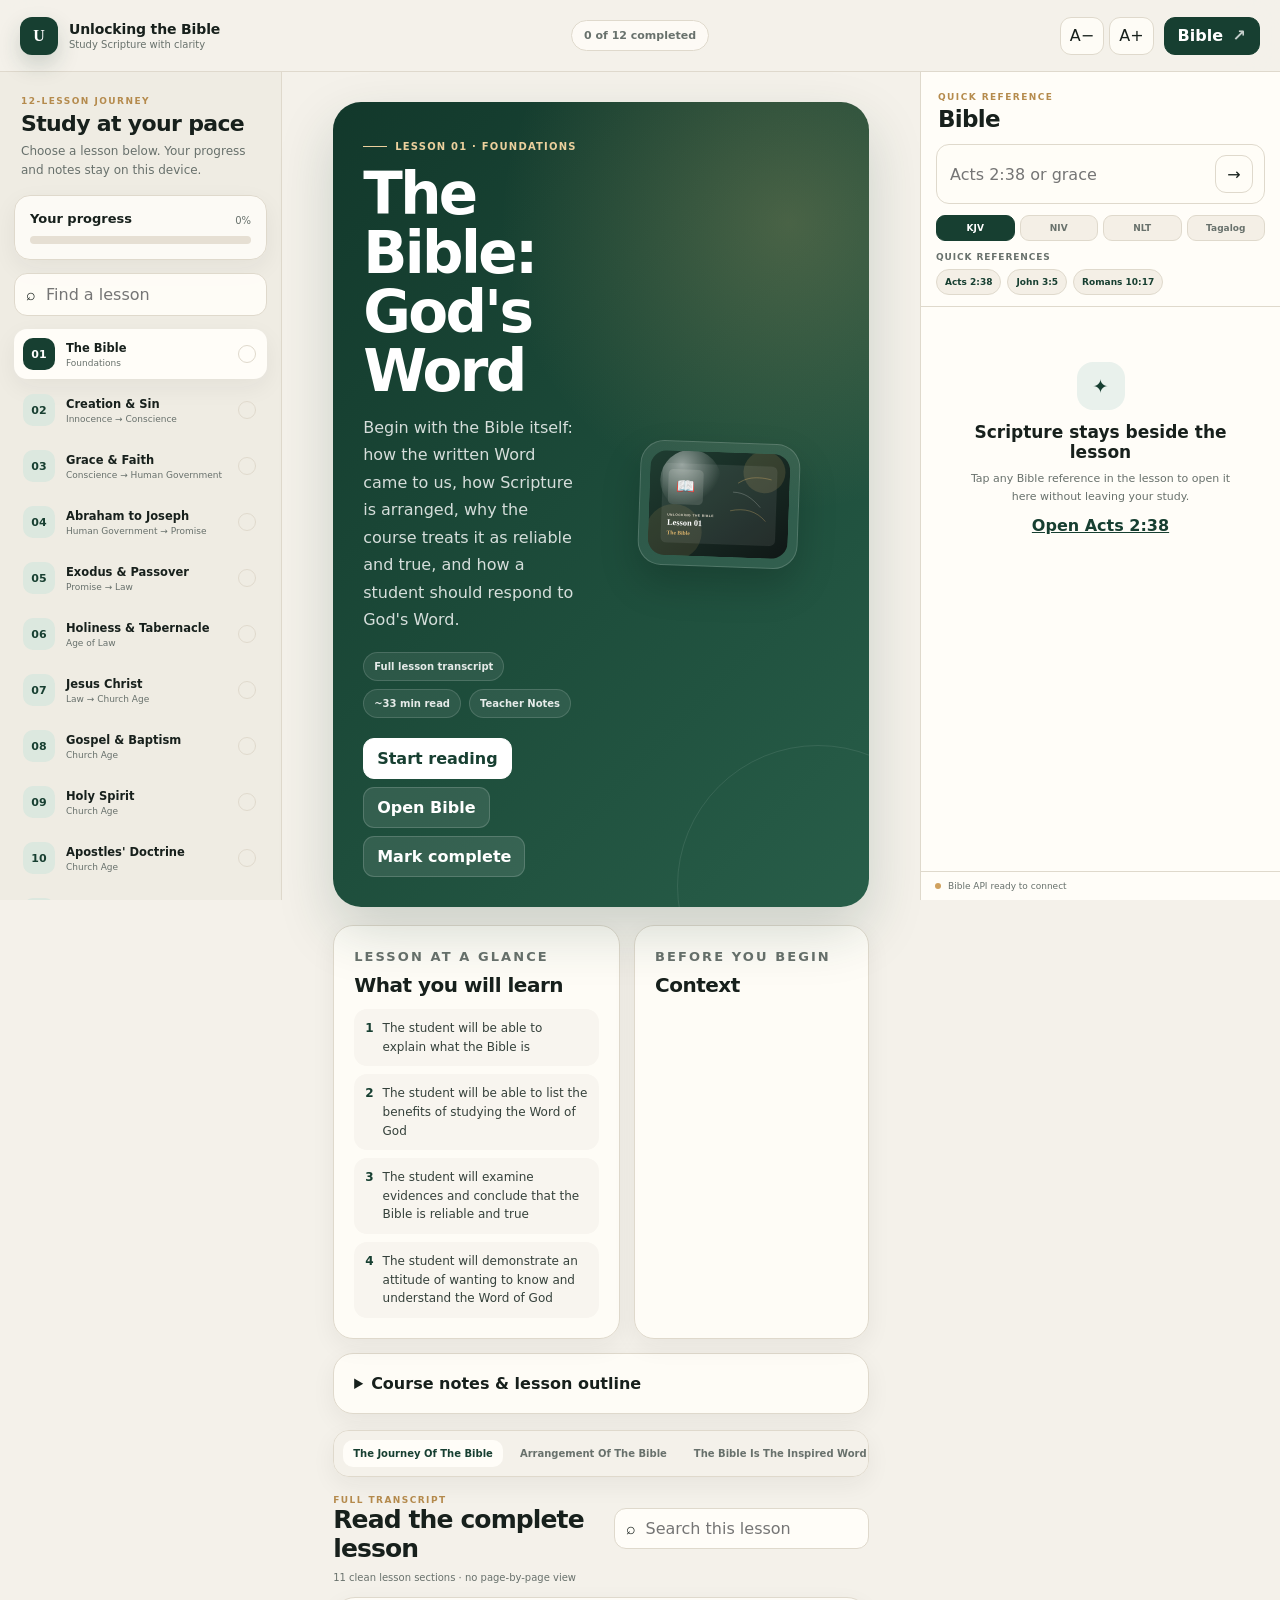
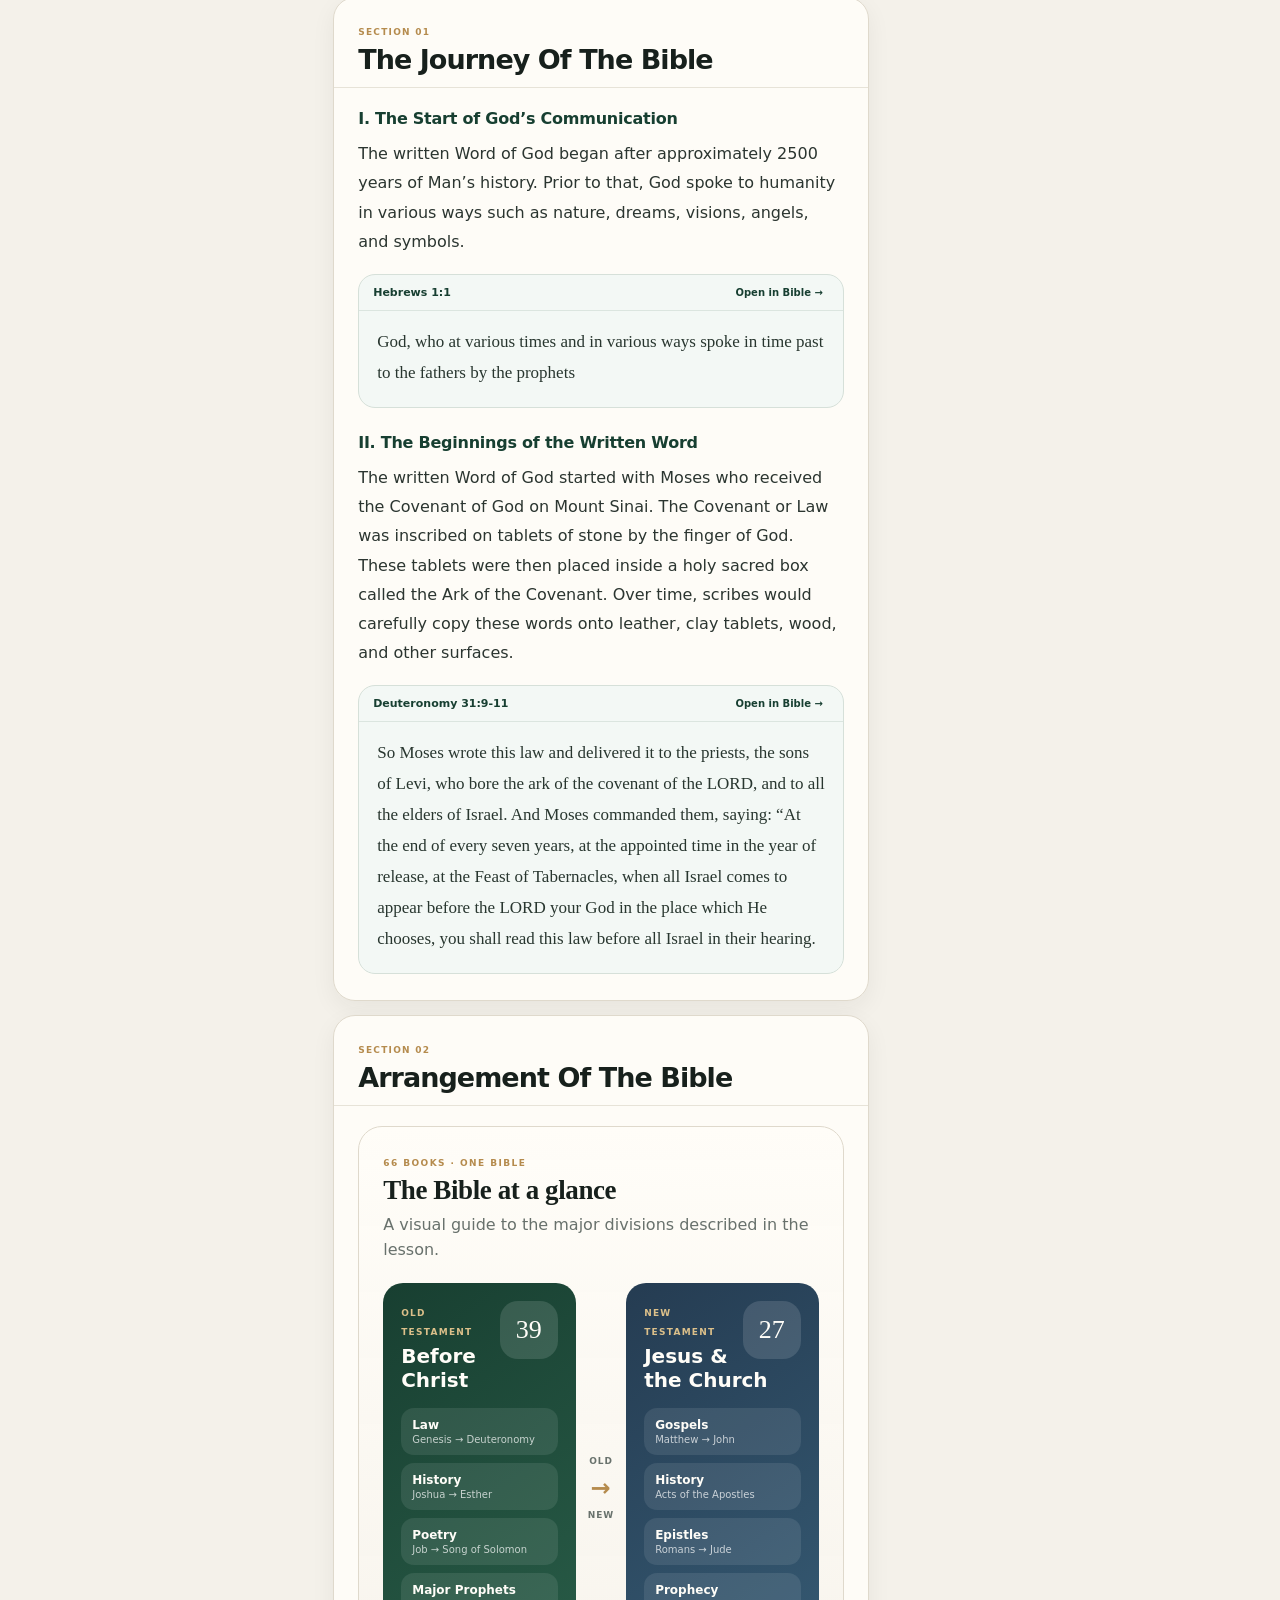
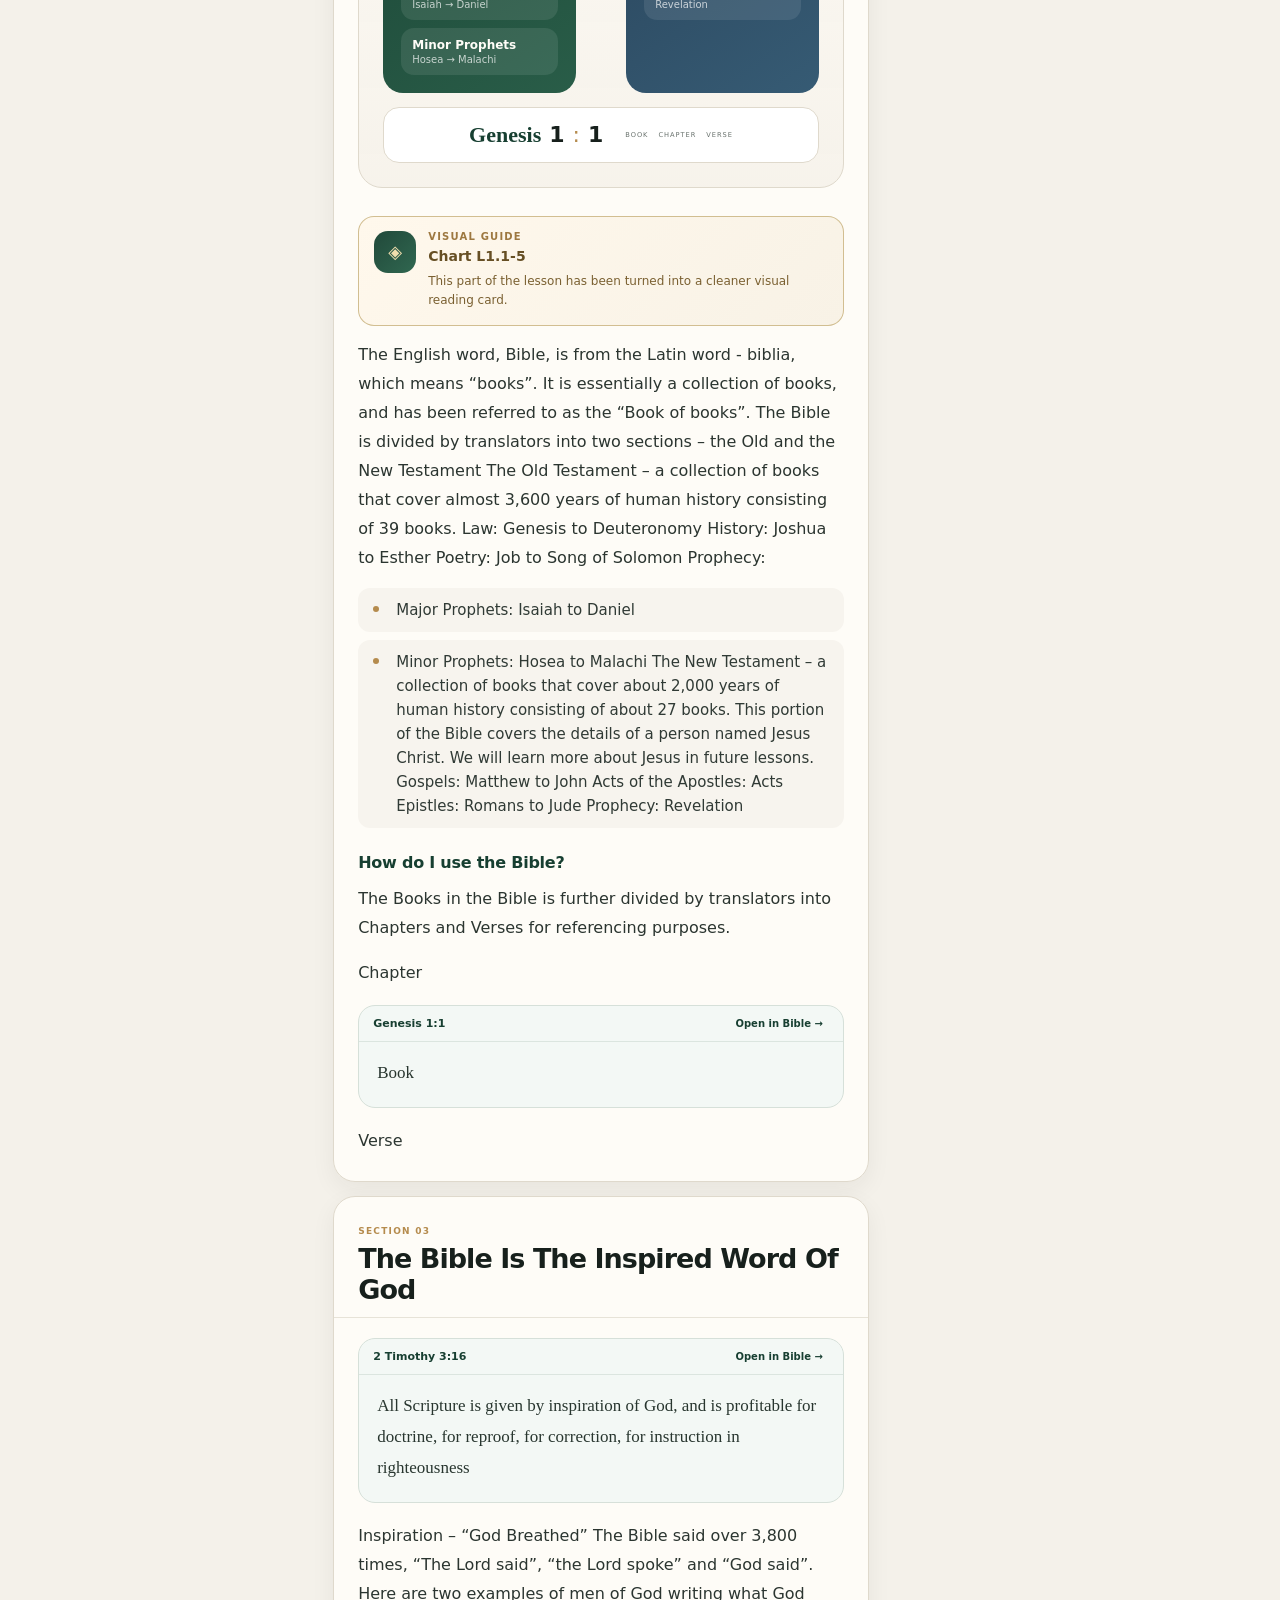
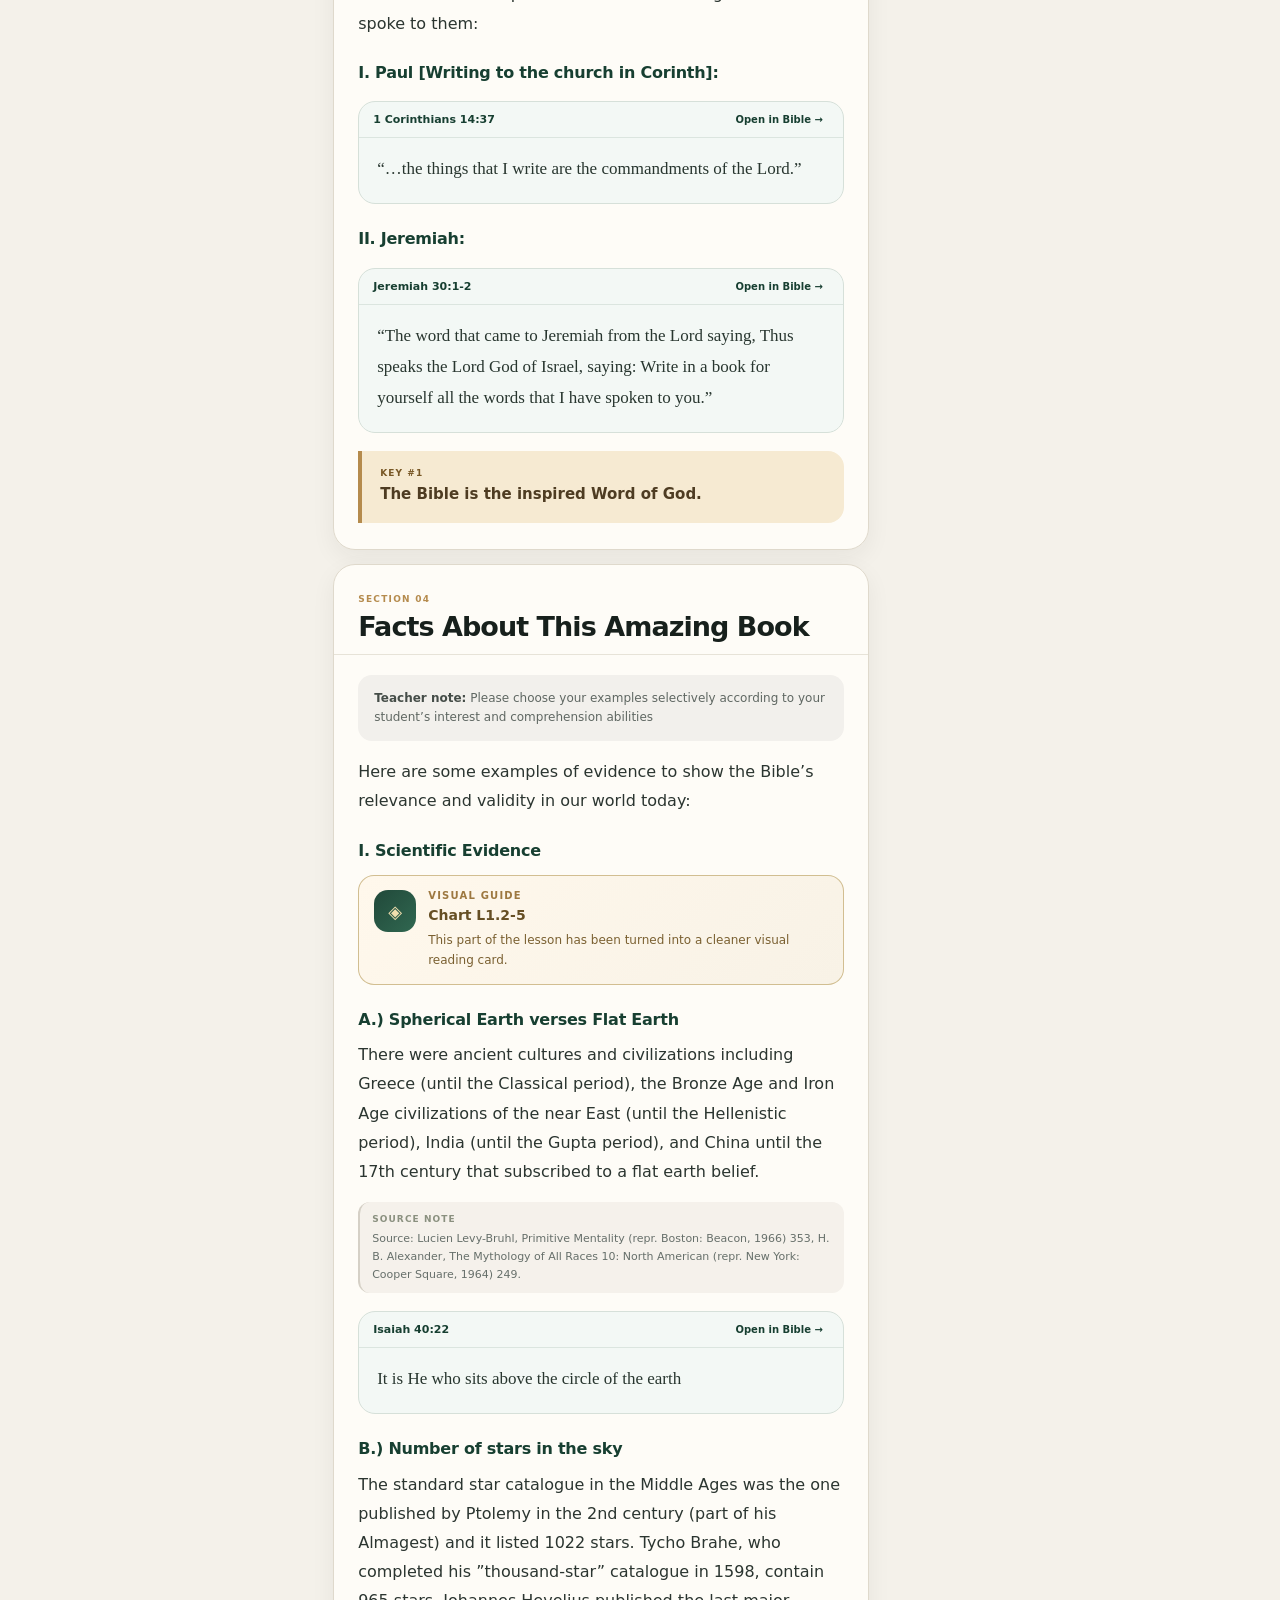
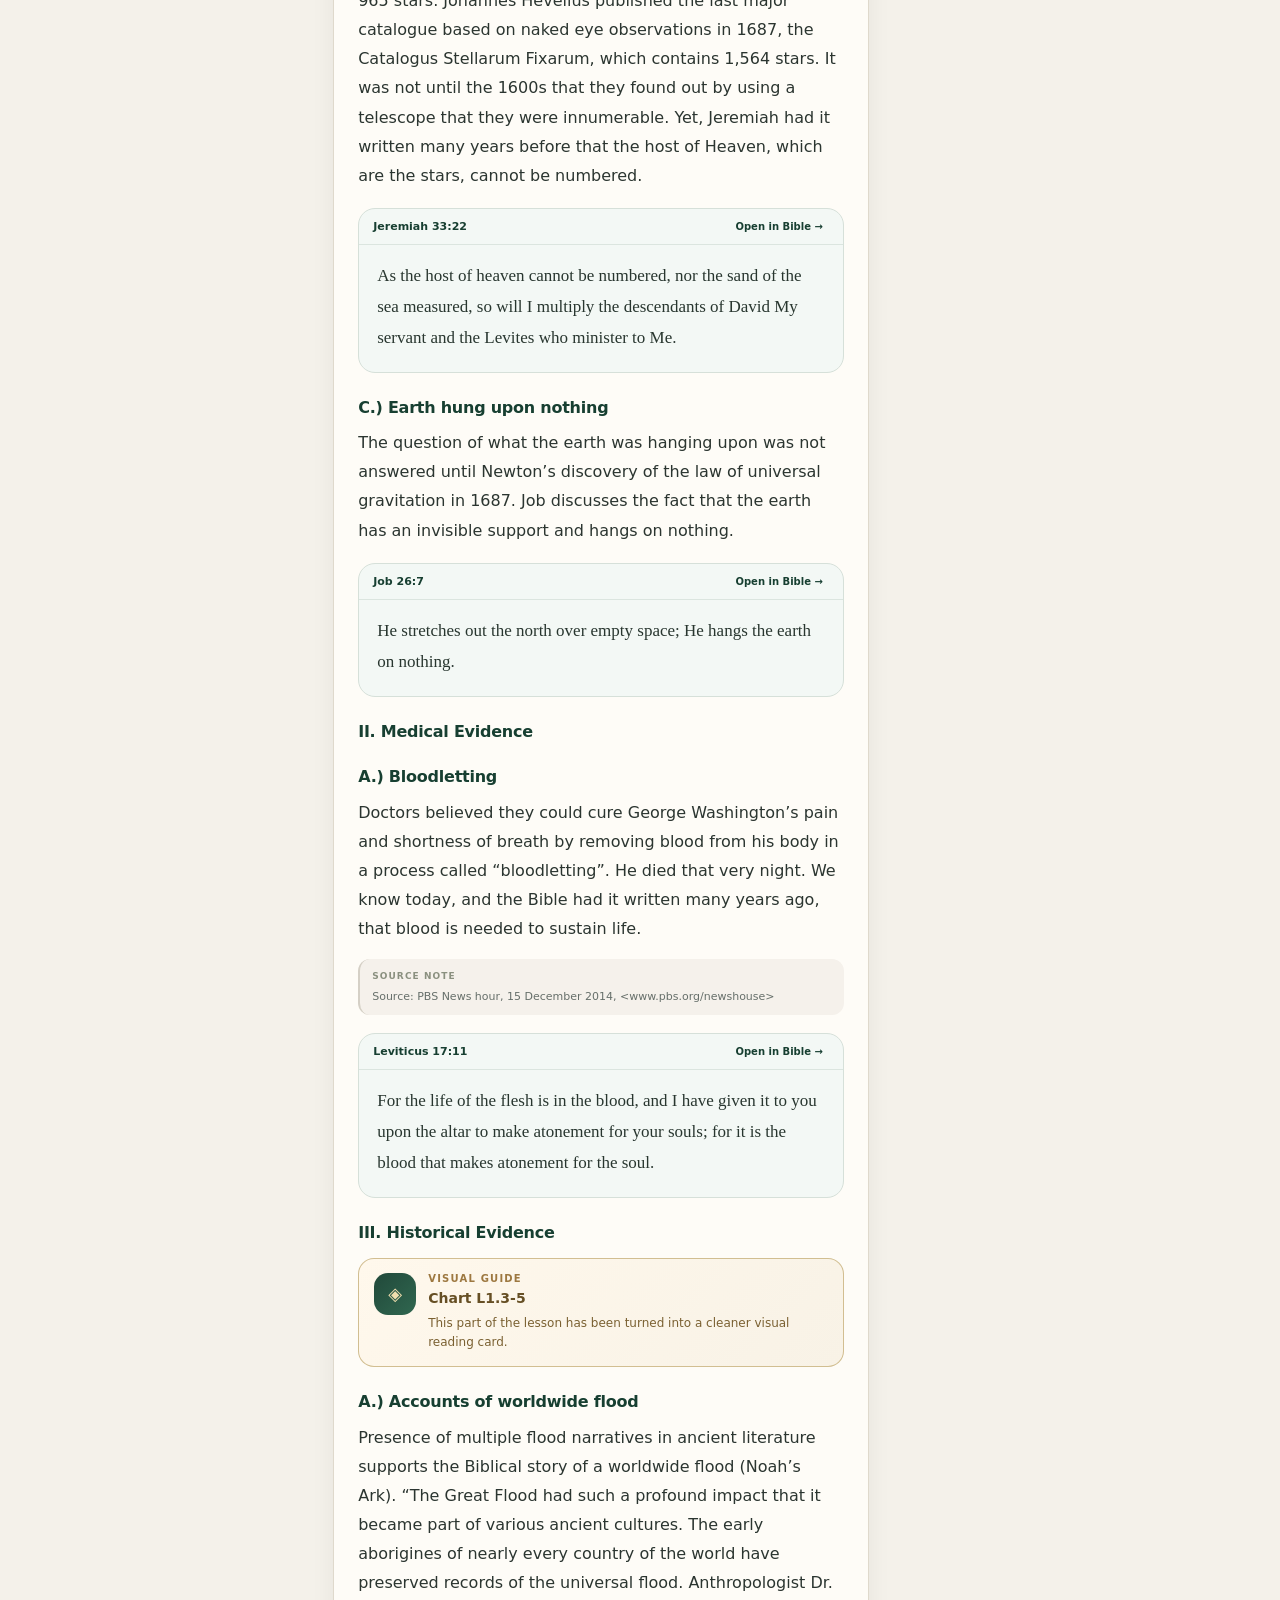
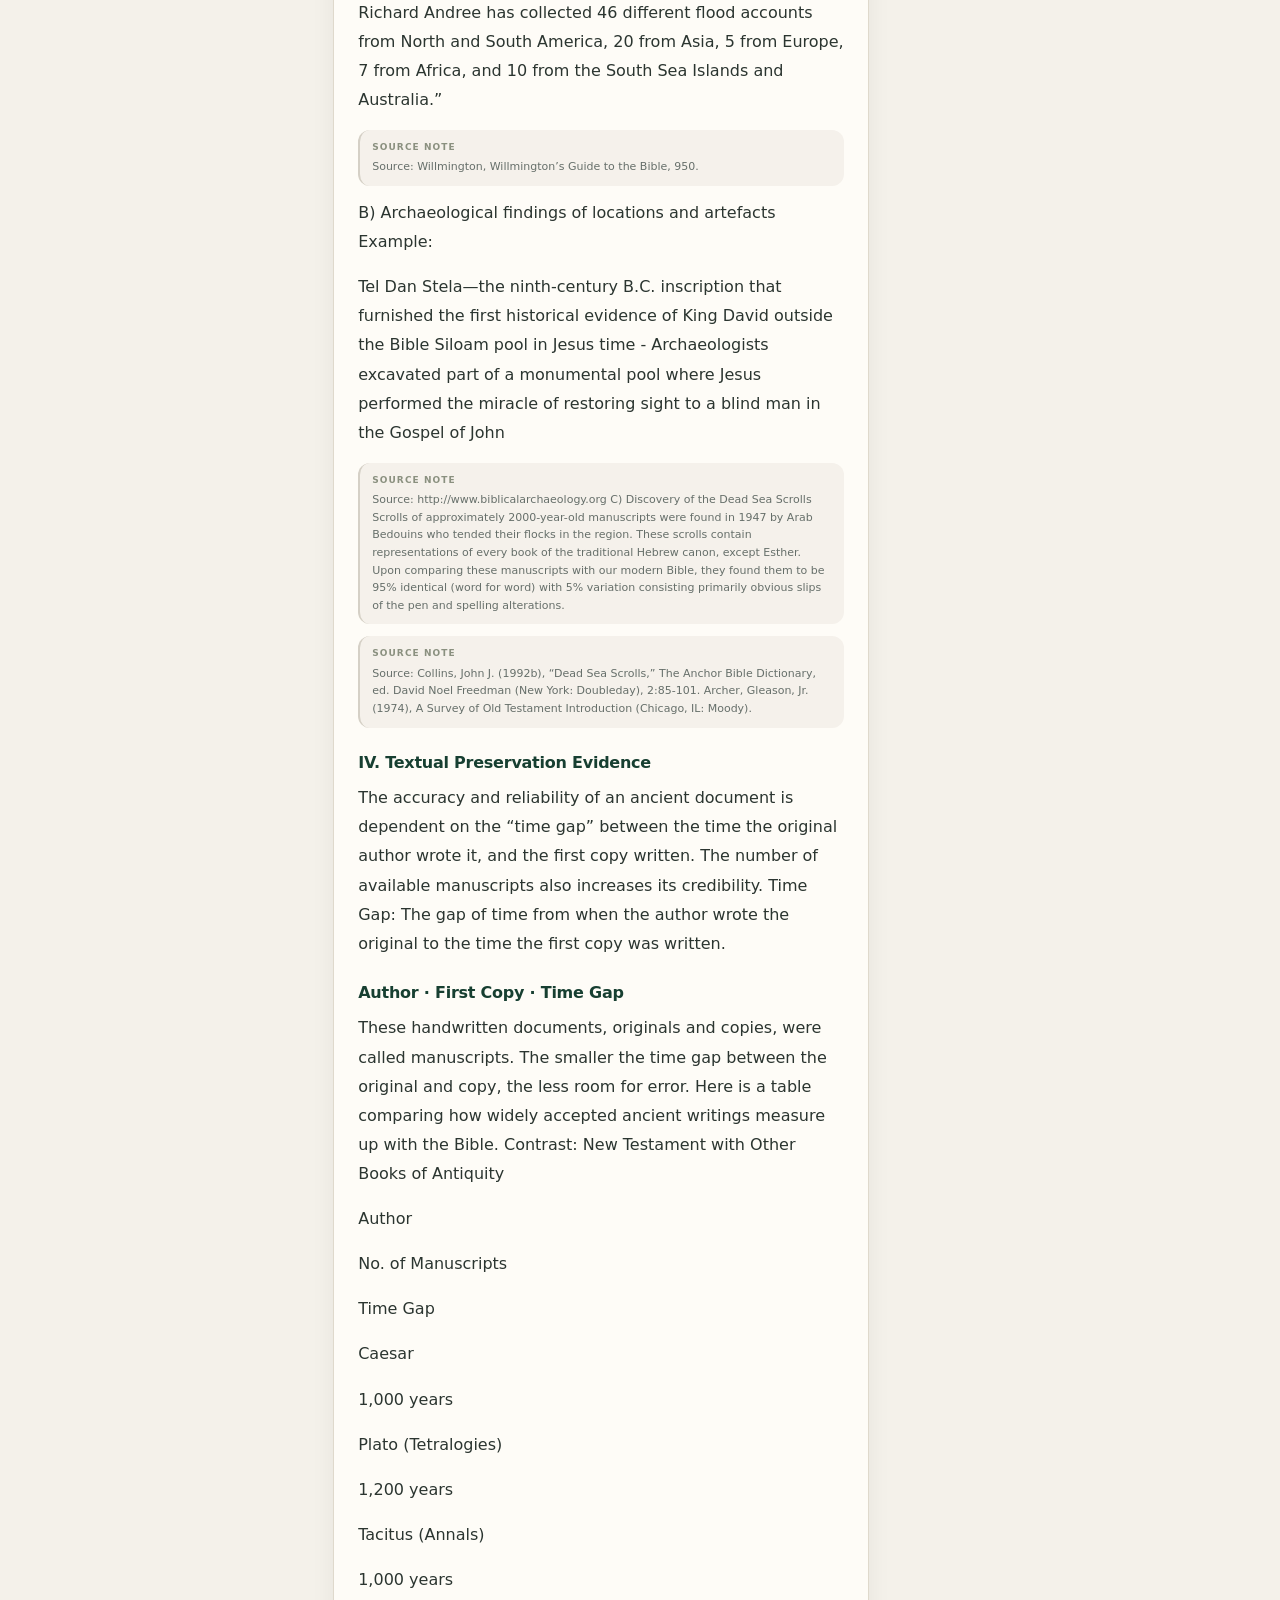
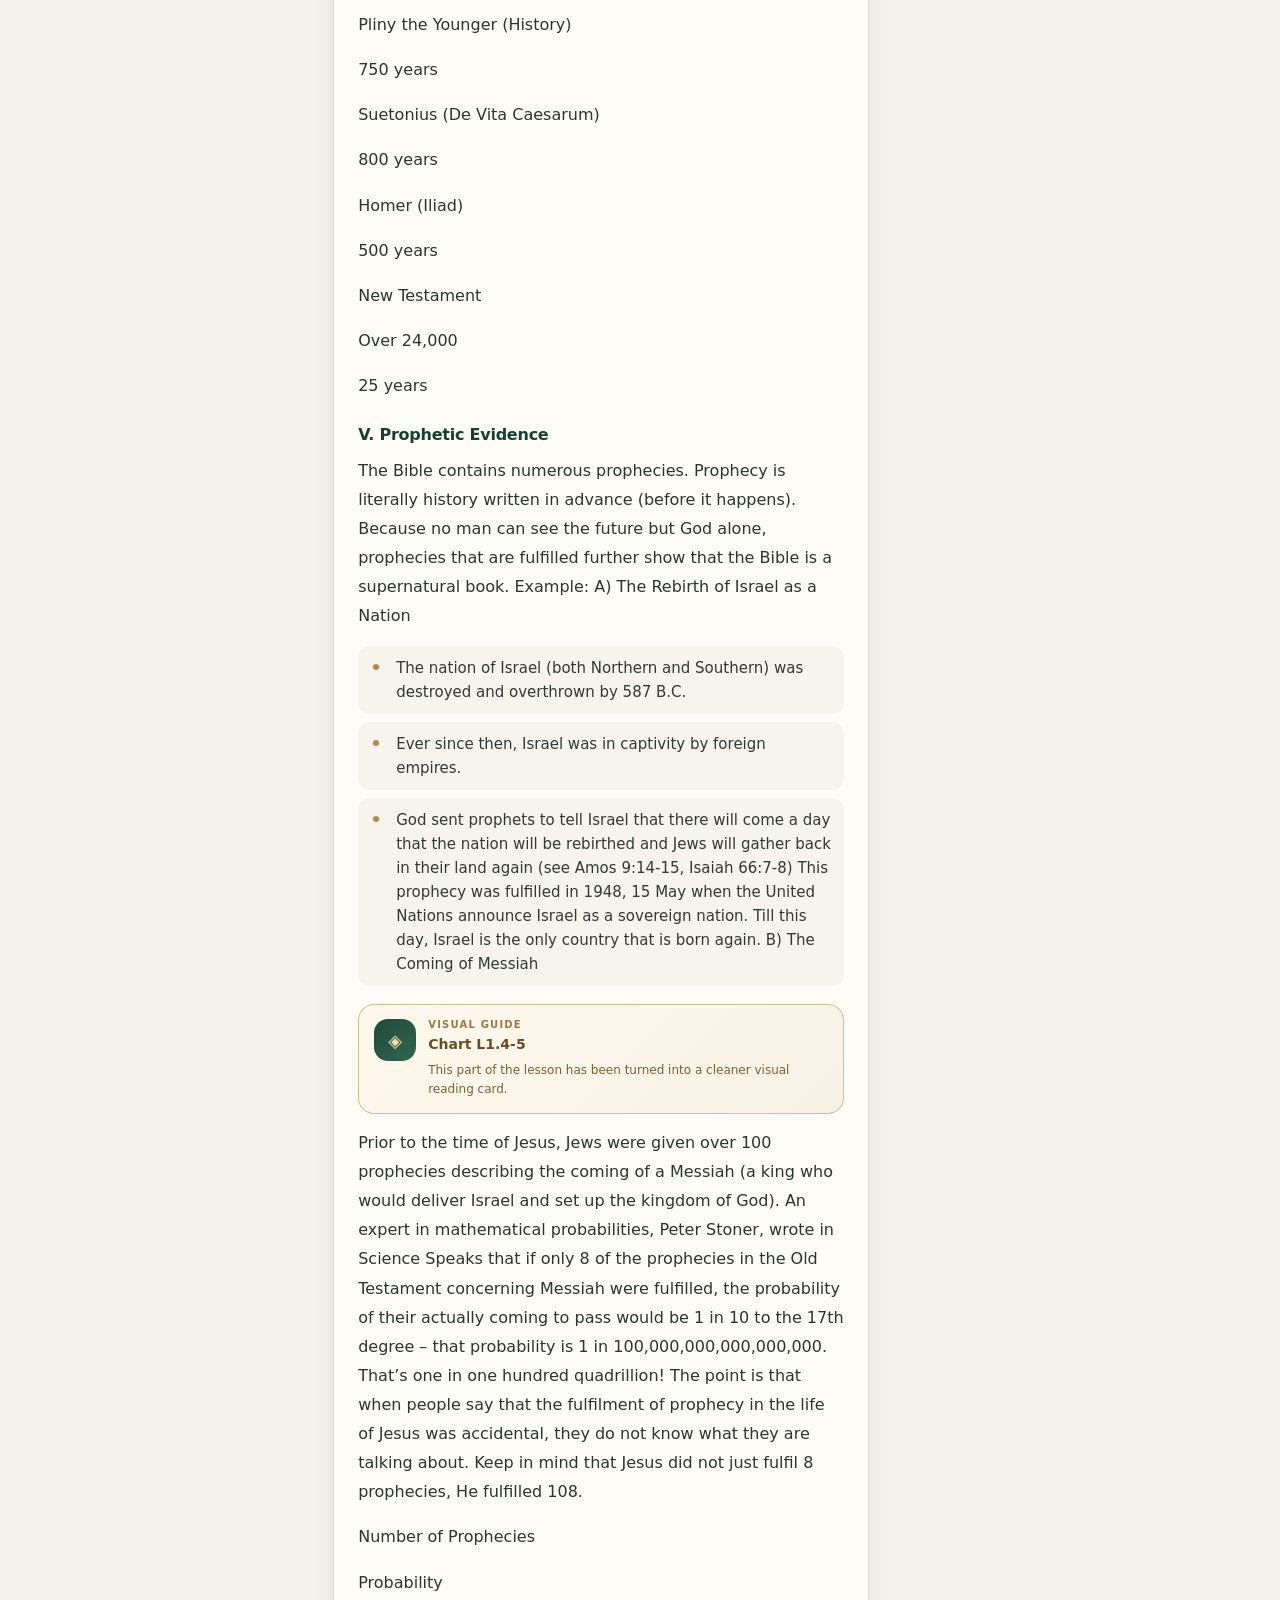
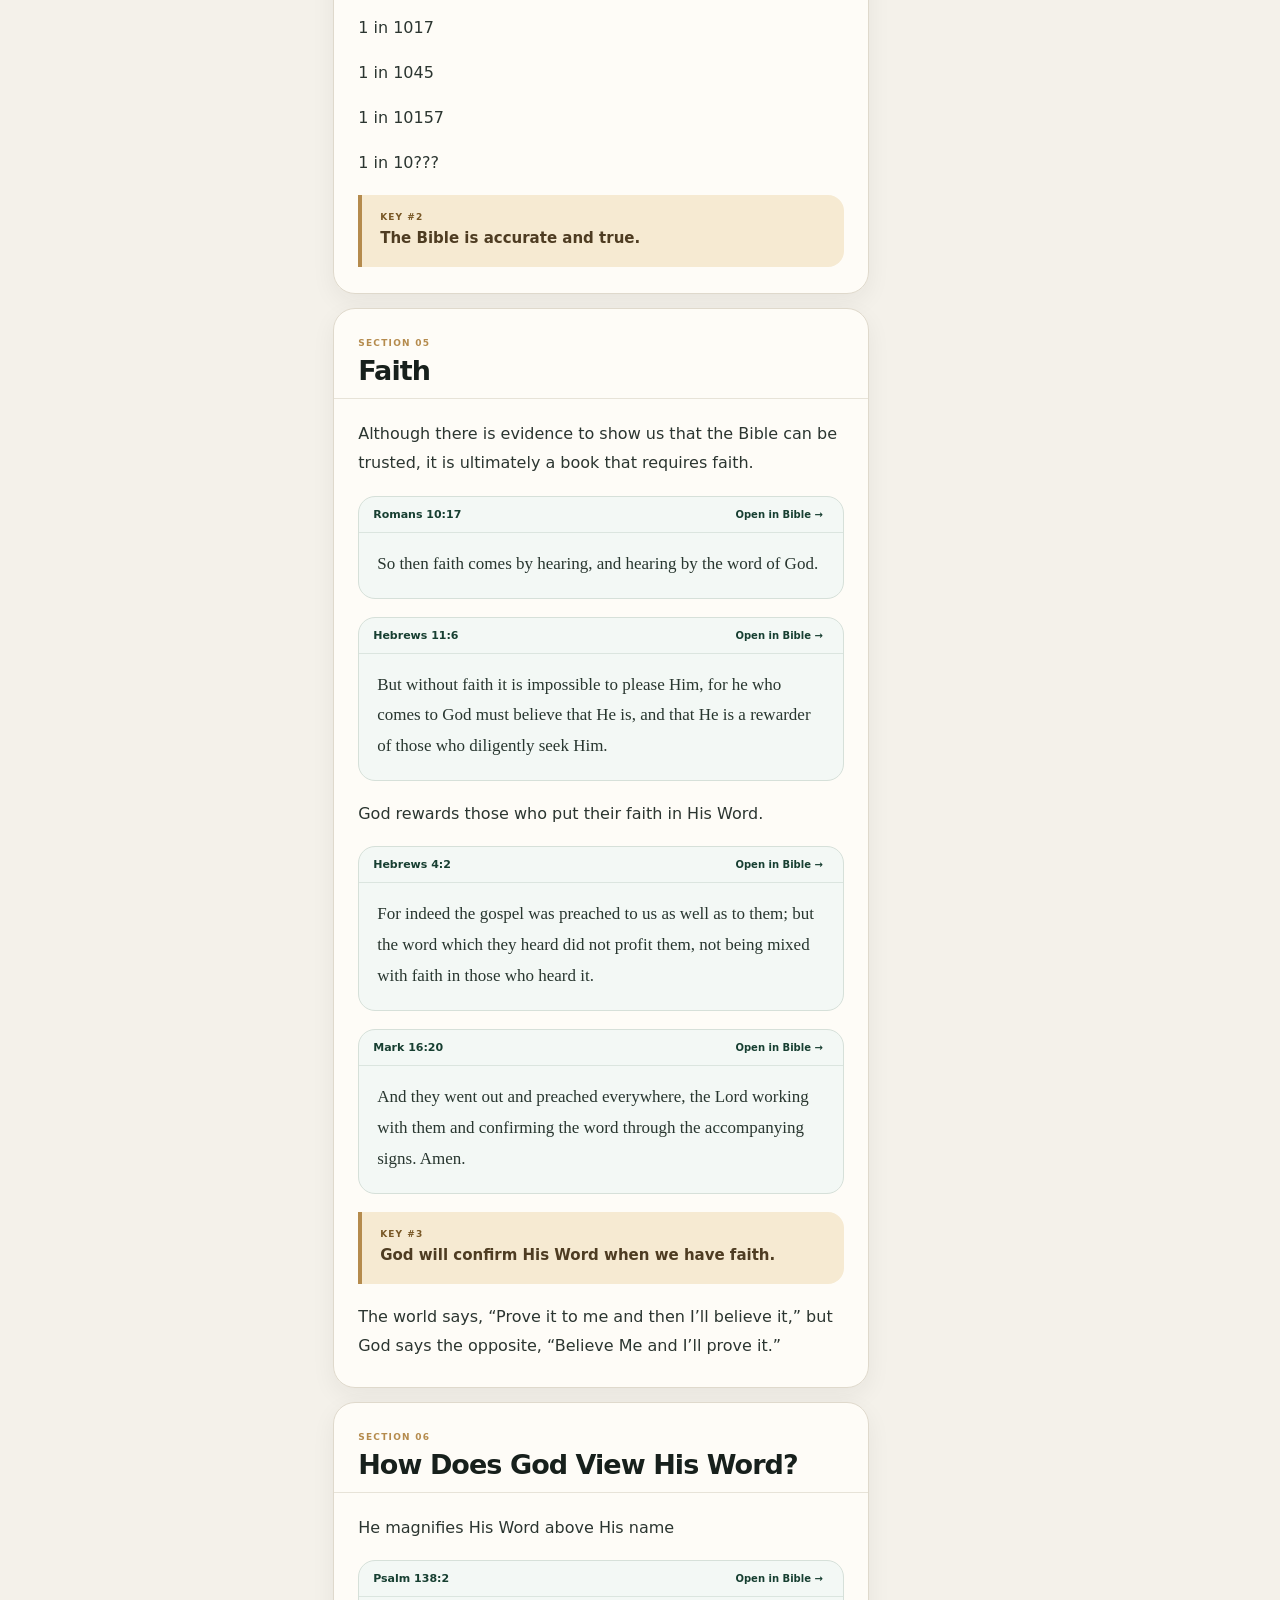
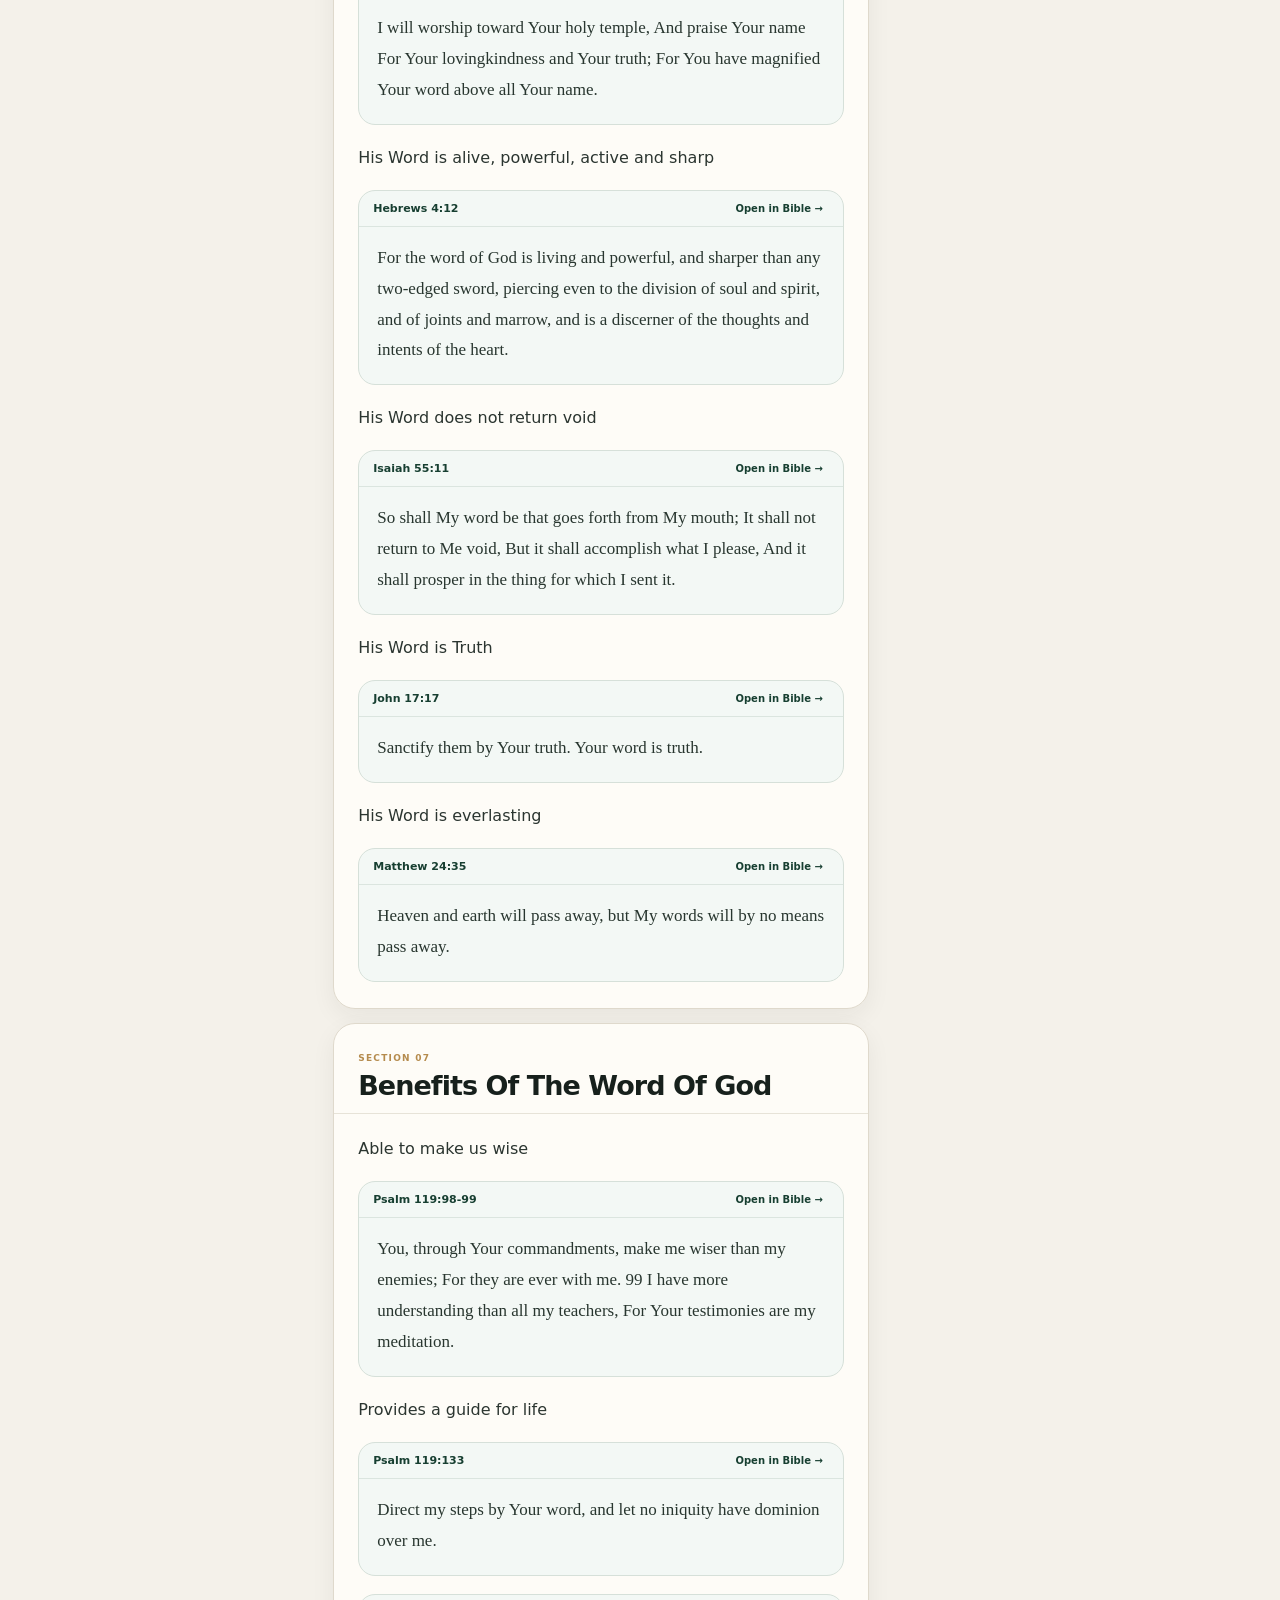
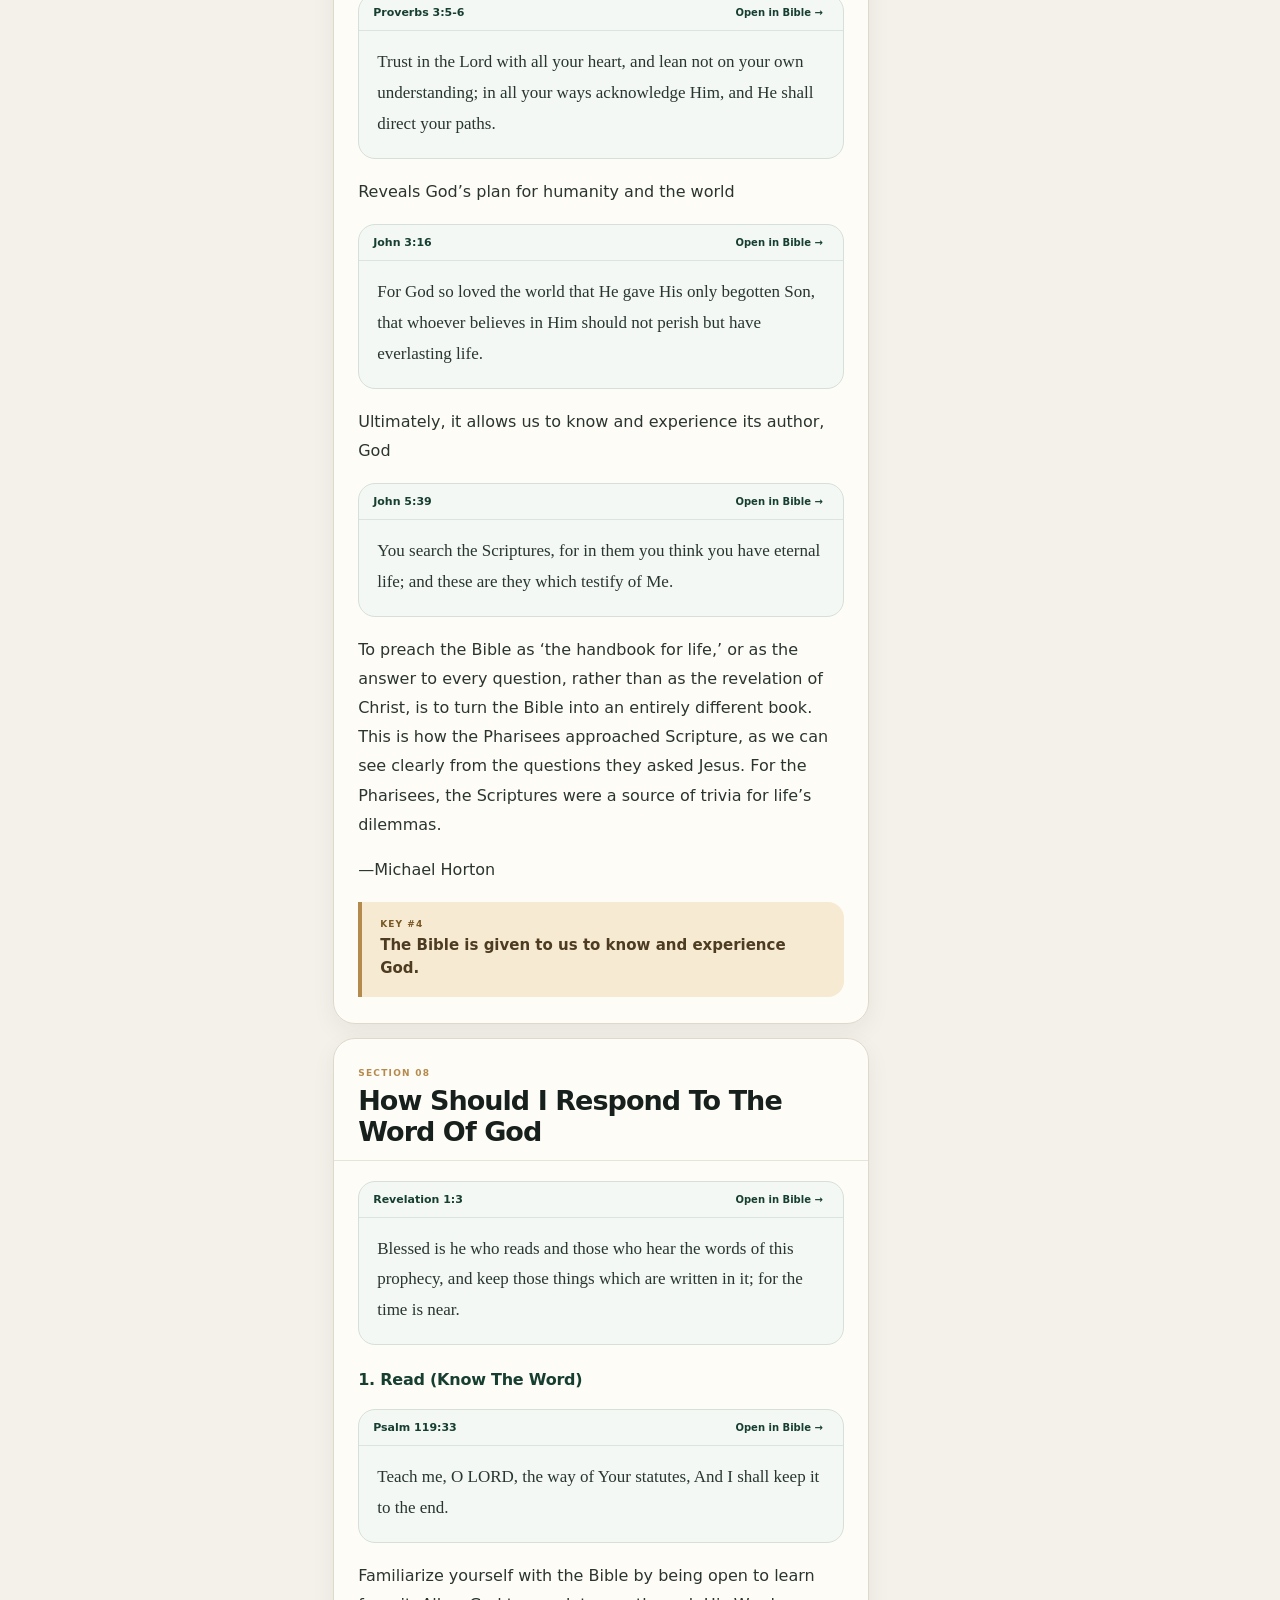
==== commit 223d96e2: "Update index.html" ====
--- a/index.html
+++ b/index.html
@@ -816,6 +816,380 @@
   .transcript-section, .overview-card, .quick-review { break-inside: avoid; box-shadow: none; background: white; }
 }
 
+/* Creative visual/table upgrade */
+.visual-panels {
+  display: grid;
+  grid-template-columns: repeat(2, minmax(0, 1fr));
+  gap: 18px;
+}
+.visual-panel {
+  padding: 18px;
+  border: 1px solid rgba(212, 199, 173, 0.9);
+  border-radius: 22px;
+  background: linear-gradient(180deg, #fffdf9 0%, #f8f4ec 100%);
+  box-shadow: 0 16px 28px rgba(32, 43, 37, 0.06);
+}
+.visual-panel-featured {
+  grid-column: span 2;
+  background: linear-gradient(135deg, rgba(21,60,47,0.98), rgba(39,94,73,0.95));
+  color: #fffdf8;
+  border-color: rgba(255,255,255,0.08);
+}
+.visual-panel-featured .visual-badge { background: rgba(255,255,255,0.12); color: #eed6a0; }
+.visual-panel-featured h3,
+.visual-panel-featured .teacher-note b,
+.visual-panel-featured .subheading,
+.visual-panel-featured .reading-paragraph,
+.visual-panel-featured .clean-list li,
+.visual-panel-featured .source-note,
+.visual-panel-featured .chart-note strong,
+.visual-panel-featured .chart-note p,
+.visual-panel-featured .scripture-text { color: #f3f6f3; }
+.visual-panel-featured .teacher-note,
+.visual-panel-featured .scripture-card,
+.visual-panel-featured .chart-note,
+.visual-panel-featured .key-callout { background: rgba(255,255,255,0.08); border-color: rgba(255,255,255,0.12); }
+.visual-panel-head { margin-bottom: 12px; }
+.visual-panel-head h3 {
+  margin: 8px 0 0;
+  font-size: 22px;
+  font-family: Georgia, "Times New Roman", serif;
+}
+.visual-badge {
+  display: inline-flex;
+  align-items: center;
+  padding: 6px 10px;
+  border-radius: 999px;
+  background: #f4ead6;
+  color: #7f6234;
+  font-size: 10px;
+  font-weight: 800;
+  letter-spacing: .08em;
+  text-transform: uppercase;
+}
+.compare-card {
+  max-width: 78ch;
+  margin: 18px 0;
+  border: 1px solid rgba(208, 185, 135, 0.65);
+  border-radius: 20px;
+  background: linear-gradient(180deg, #fffdf8 0%, #f9f4ea 100%);
+  overflow: hidden;
+  box-shadow: 0 14px 26px rgba(44, 51, 46, 0.05);
+}
+.compare-card-head {
+  padding: 18px 18px 14px;
+  background: linear-gradient(135deg, rgba(212,183,124,0.16), rgba(21,60,47,0.06));
+  border-bottom: 1px solid rgba(214, 201, 173, 0.8);
+}
+.compare-card-head small {
+  display: block;
+  margin-bottom: 5px;
+  color: #8a6b3c;
+  font-size: 10px;
+  font-weight: 800;
+  letter-spacing: .12em;
+  text-transform: uppercase;
+}
+.compare-card-head h3 { margin: 0; font-size: 22px; }
+.compare-grid {
+  display: grid;
+  grid-template-columns: 1fr 1fr;
+}
+.compare-grid > div {
+  padding: 13px 16px;
+  border-top: 1px solid rgba(214, 201, 173, 0.7);
+  font-size: 13px;
+  line-height: 1.65;
+}
+.compare-grid > div:first-child { border-right: 1px solid rgba(214, 201, 173, 0.7); }
+.compare-grid-head {
+  background: #21493a;
+  color: #fffaf2;
+  font-weight: 800;
+  text-transform: uppercase;
+  letter-spacing: .06em;
+  font-size: 11px;
+}
+.chart-note {
+  display: grid;
+  grid-template-columns: 42px 1fr;
+  gap: 12px;
+  align-items: start;
+  max-width: 72ch;
+  margin: 14px 0;
+  padding: 14px 15px;
+  border: 1px solid rgba(206,185,136,0.9);
+  border-radius: 16px;
+  background: linear-gradient(135deg, #fff8ec, #f8f2e6);
+  color: #664f24;
+}
+.chart-note small {
+  display: block;
+  margin-bottom: 4px;
+  font-size: 10px;
+  letter-spacing: .12em;
+  text-transform: uppercase;
+  font-weight: 800;
+  color: #9d7840;
+}
+.chart-note strong { display: block; font-size: 14px; line-height: 1.45; }
+.chart-note p { margin: 6px 0 0; font-size: 12px; line-height: 1.6; color: #7a6031; }
+.chart-icon {
+  width: 42px;
+  height: 42px;
+  border-radius: 14px;
+  display: grid;
+  place-items: center;
+  background: linear-gradient(135deg, #21493a, #306750);
+  color: #f1deae;
+  font-size: 18px;
+}
+.source-note {
+  max-width: 72ch;
+  margin: 12px 0;
+  padding: 10px 12px;
+  border-radius: 12px;
+  background: #f5f1eb;
+  color: #666f6a;
+  font-size: 11px;
+  line-height: 1.6;
+}
+.source-note span {
+  display: block;
+  margin-bottom: 4px;
+  color: #8a907f;
+  font-size: 9px;
+  letter-spacing: .12em;
+  text-transform: uppercase;
+  font-weight: 800;
+}
+.clean-list.compact-list { gap: 8px; }
+.clean-list.compact-list li { padding: 9px 12px; font-size: 12px; }
+
+@media (max-width: 900px) {
+  .visual-panels { grid-template-columns: 1fr; }
+  .visual-panel-featured { grid-column: span 1; }
+  .compare-grid { grid-template-columns: 1fr; }
+  .compare-grid > div:first-child { border-right: 0; }
+  .compare-grid-head { display: none; }
+  .compare-grid > div { border-top: 1px solid rgba(214, 201, 173, 0.7); }
+}
+
+/* Creative data graphics */
+.info-graphic {
+  margin: 0 0 28px;
+  padding: 24px;
+  border: 1px solid var(--line);
+  border-radius: 24px;
+  background: linear-gradient(180deg, rgba(255,253,248,.98), rgba(246,242,234,.94));
+  overflow: hidden;
+}
+.graphic-heading { margin-bottom: 20px; }
+.graphic-heading h3 {
+  margin: 5px 0 6px;
+  font-family: Georgia, "Times New Roman", serif;
+  font-size: 27px;
+  letter-spacing: -.015em;
+}
+.graphic-heading p { margin: 0; color: var(--muted); line-height: 1.6; }
+.graphic-kicker {
+  color: var(--gold);
+  font-size: 9px;
+  font-weight: 850;
+  letter-spacing: .16em;
+  text-transform: uppercase;
+}
+
+.testament-grid {
+  display: grid;
+  grid-template-columns: 1fr auto 1fr;
+  align-items: stretch;
+  gap: 12px;
+}
+.testament-card {
+  padding: 18px;
+  border-radius: 20px;
+  color: #fffdf8;
+  background: linear-gradient(145deg, #183f31, #295d48);
+}
+.testament-card.new-testament { background: linear-gradient(145deg, #253c52, #365b74); }
+.testament-number {
+  float: right;
+  width: 58px;
+  height: 58px;
+  display: grid;
+  place-items: center;
+  border-radius: 18px;
+  background: rgba(255,255,255,.13);
+  font-family: Georgia, "Times New Roman", serif;
+  font-size: 26px;
+}
+.testament-card small { color: #dcc08a; font-size: 9px; font-weight: 850; letter-spacing: .14em; }
+.testament-card h4 { margin: 5px 0 16px; font-size: 20px; }
+.category-stack { display: grid; gap: 8px; clear: both; }
+.category-stack div {
+  padding: 10px 11px;
+  border-radius: 13px;
+  background: rgba(255,255,255,.09);
+}
+.category-stack b, .category-stack span { display: block; }
+.category-stack b { font-size: 12px; }
+.category-stack span { margin-top: 2px; color: rgba(255,255,255,.72); font-size: 10px; }
+.testament-bridge {
+  display: grid;
+  place-items: center;
+  align-content: center;
+  gap: 8px;
+  color: var(--muted);
+  font-size: 9px;
+  font-weight: 850;
+  letter-spacing: .1em;
+}
+.testament-bridge i { color: var(--gold); font-size: 24px; font-style: normal; }
+.reference-anatomy {
+  margin-top: 14px;
+  padding: 14px 16px;
+  display: flex;
+  align-items: center;
+  justify-content: center;
+  gap: 8px;
+  border-radius: 16px;
+  background: #fff;
+  border: 1px solid var(--line);
+  font-size: 22px;
+}
+.book-tag { color: var(--green); font-family: Georgia, "Times New Roman", serif; font-weight: 700; }
+.reference-anatomy em { color: var(--gold); font-style: normal; }
+.reference-anatomy > div {
+  margin-left: 14px;
+  display: grid;
+  grid-template-columns: repeat(3, auto);
+  gap: 10px;
+  color: var(--muted);
+  font-size: 8px;
+  letter-spacing: .12em;
+}
+
+.judgment-grid {
+  display: grid;
+  grid-template-columns: repeat(3, 1fr);
+  gap: 12px;
+}
+.judgment-column {
+  border-radius: 20px;
+  padding: 16px;
+  color: #fff;
+  background: linear-gradient(155deg, #243b34, #14251f);
+}
+.judgment-column:nth-child(2) { background: linear-gradient(155deg, #314259, #202b3a); }
+.judgment-column:nth-child(3) { background: linear-gradient(155deg, #59422f, #34271c); }
+.judgment-title { display: flex; gap: 10px; align-items: center; margin-bottom: 12px; }
+.judgment-title > span {
+  width: 38px; height: 38px; display: grid; place-items: center; border-radius: 12px;
+  background: rgba(255,255,255,.12); color: #edd09a; font-size: 18px;
+}
+.judgment-title small { color: rgba(255,255,255,.6); font-size: 8px; letter-spacing: .14em; }
+.judgment-title h4 { margin: 1px 0 0; font-size: 18px; }
+.judgment-list { display: grid; gap: 7px; }
+.judgment-item {
+  display: grid;
+  grid-template-columns: 26px 1fr;
+  gap: 8px;
+  align-items: start;
+  padding: 9px;
+  border-radius: 12px;
+  background: rgba(255,255,255,.07);
+}
+.judgment-item > b {
+  width: 26px; height: 26px; display: grid; place-items: center; border-radius: 8px;
+  background: rgba(255,255,255,.12); color: #f1d39b; font-size: 10px;
+}
+.judgment-item strong, .judgment-item span { display: block; }
+.judgment-item strong { font-size: 11px; }
+.judgment-item span { margin-top: 2px; color: rgba(255,255,255,.68); font-size: 9px; line-height: 1.4; }
+.graphic-footnote { margin: 14px 0 0; color: var(--muted); font-size: 10px; line-height: 1.5; }
+
+.restoration-head,
+.restoration-row {
+  display: grid;
+  grid-template-columns: 1fr 34px 1fr;
+  align-items: center;
+  gap: 8px;
+}
+.restoration-head {
+  padding: 0 10px 8px;
+  color: var(--muted);
+  font-size: 9px;
+  font-weight: 850;
+  letter-spacing: .12em;
+}
+.restoration-head span, .restoration-row > span { text-align: center; color: var(--gold); }
+.restoration-rows { display: grid; gap: 8px; }
+.restoration-row > div {
+  min-height: 58px;
+  display: flex;
+  align-items: center;
+  padding: 12px 14px;
+  border-radius: 14px;
+  background: #f2ede4;
+  font-size: 12px;
+  line-height: 1.45;
+}
+.restoration-row > div:last-child {
+  background: var(--green-soft);
+  color: var(--green);
+  font-weight: 750;
+}
+
+.feature-grid {
+  display: grid;
+  grid-template-columns: repeat(3, 1fr);
+  gap: 10px;
+}
+.feature-grid article {
+  padding: 16px;
+  border-radius: 18px;
+  background: #fff;
+  border: 1px solid var(--line);
+}
+.feature-grid article > span { font-size: 24px; }
+.feature-grid h4 { margin: 8px 0 5px; font-size: 13px; }
+.feature-grid p { margin: 0; color: var(--muted); font-size: 10px; line-height: 1.5; }
+
+.compare-card {
+  margin: 20px 0;
+  overflow: hidden;
+  border: 1px solid var(--line);
+  border-radius: 20px;
+  background: #fff;
+}
+.compare-card-head { padding: 16px 18px; background: #f6f1e8; }
+.compare-card-head small { color: var(--gold); font-size: 8px; font-weight: 850; letter-spacing: .13em; text-transform: uppercase; }
+.compare-card-head h3 { margin: 4px 0 0; font-size: 18px; }
+.compare-grid { display: grid; grid-template-columns: 1fr 1fr; }
+.compare-grid > div { padding: 11px 14px; border-top: 1px solid var(--line); font-size: 11px; line-height: 1.45; }
+.compare-grid > div + div { border-left: 1px solid var(--line); }
+.compare-grid-head > div { color: var(--green); font-weight: 850; background: var(--green-soft); }
+
+.visual-panels { display: grid; gap: 14px; }
+.visual-panel { padding: 18px; border: 1px solid var(--line); border-radius: 20px; background: #fff; }
+.visual-panel-featured { background: linear-gradient(180deg, #fffdf8, #f6f1e8); }
+.visual-panel-head { margin-bottom: 12px; }
+.visual-panel-head h3 { margin: 5px 0 0; font-size: 18px; }
+.visual-badge { display: inline-block; padding: 5px 8px; border-radius: 999px; background: var(--gold-soft); color: #72572e; font-size: 8px; font-weight: 850; text-transform: uppercase; }
+
+@media (max-width: 760px) {
+  .info-graphic { padding: 17px; border-radius: 20px; }
+  .testament-grid { grid-template-columns: 1fr; }
+  .testament-bridge { grid-template-columns: auto auto auto; }
+  .judgment-grid, .feature-grid { grid-template-columns: 1fr; }
+  .restoration-head { display: none; }
+  .restoration-row { grid-template-columns: 1fr; gap: 5px; }
+  .restoration-row > span { transform: rotate(90deg); }
+  .reference-anatomy { flex-wrap: wrap; justify-content: flex-start; }
+  .reference-anatomy > div { width: 100%; margin-left: 0; }
+}
+
 </style>
 </head>
 <body data-font="md">
@@ -1413,7 +1787,217 @@
     </details>` : ''}`;
 }
 
-function renderBlock(block) {
+
+function isComparisonLead(block) {
+  return block?.type === 'paragraph' && /contrasts\s+between/i.test(block.text || '');
+}
+
+function renderComparisonTable(blocks, startIndex) {
+  const lead = blocks[startIndex];
+  const firstHeaderText = (lead.text || '').replace(/contrasts\s+between\s*/i, '').trim() || 'Column 1';
+  const next = blocks[startIndex + 1];
+  if (!next || next.type !== 'paragraph') return null;
+  const secondHeaderText = (next.text || '').trim() || 'Column 2';
+  const rows = [];
+  let i = startIndex + 2;
+  while (i < blocks.length) {
+    const left = blocks[i];
+    if (!left || left.type !== 'paragraph') break;
+    const right = blocks[i + 1];
+    if (!right || right.type !== 'paragraph') break;
+    rows.push([left.text, right.text]);
+    i += 2;
+  }
+  if (!rows.length) return null;
+  return {
+    html: `
+      <div class="compare-card">
+        <div class="compare-card-head">
+          <small>Creative comparison</small>
+          <h3>${escapeHTML(firstHeaderText)} vs ${escapeHTML(secondHeaderText)}</h3>
+        </div>
+        <div class="compare-grid compare-grid-head">
+          <div>${escapeHTML(firstHeaderText)}</div>
+          <div>${escapeHTML(secondHeaderText)}</div>
+        </div>
+        ${rows.map(([leftText,rightText]) => `<div class="compare-grid"><div>${escapeHTML(leftText)}</div><div>${escapeHTML(rightText)}</div></div>`).join('')}
+      </div>`,
+    consumed: 2 + rows.length * 2
+  };
+}
+
+function renderVisualGroup(title, blocks, index) {
+  return `
+    <article class="visual-panel ${index === 0 ? 'visual-panel-featured' : ''}">
+      <div class="visual-panel-head">
+        <span class="visual-badge">${index === 0 ? 'Key visual' : 'Chart view'}</span>
+        <h3>${escapeHTML(title || 'Visual insight')}</h3>
+      </div>
+      <div class="visual-panel-body">
+        ${blocks.map(block => renderBlock(block, true)).join('')}
+      </div>
+    </article>`;
+}
+
+function renderAppendixBlocks(section) {
+  const groups = [];
+  let currentTitle = 'Overview';
+  let currentBlocks = [];
+
+  section.blocks.forEach(block => {
+    if (block.type === 'heading') {
+      if (currentBlocks.length) groups.push({ title: currentTitle, blocks: currentBlocks });
+      currentTitle = block.text;
+      currentBlocks = [];
+      return;
+    }
+    if (block.type === 'chart' && !currentBlocks.length) {
+      currentBlocks.push(block);
+      return;
+    }
+    currentBlocks.push(block);
+  });
+  if (currentBlocks.length) groups.push({ title: currentTitle, blocks: currentBlocks });
+
+  return `<div class="visual-panels">${groups.map((group, index) => renderVisualGroup(group.title, group.blocks, index)).join('')}</div>`;
+}
+
+
+function renderBibleArrangementGraphic() {
+  return `
+    <section class="info-graphic bible-library-graphic" aria-label="Bible arrangement visual">
+      <div class="graphic-heading">
+        <span class="graphic-kicker">66 BOOKS · ONE BIBLE</span>
+        <h3>The Bible at a glance</h3>
+        <p>A visual guide to the major divisions described in the lesson.</p>
+      </div>
+      <div class="testament-grid">
+        <article class="testament-card old-testament">
+          <div class="testament-number">39</div>
+          <div><small>OLD TESTAMENT</small><h4>Before Christ</h4></div>
+          <div class="category-stack">
+            <div><b>Law</b><span>Genesis → Deuteronomy</span></div>
+            <div><b>History</b><span>Joshua → Esther</span></div>
+            <div><b>Poetry</b><span>Job → Song of Solomon</span></div>
+            <div><b>Major Prophets</b><span>Isaiah → Daniel</span></div>
+            <div><b>Minor Prophets</b><span>Hosea → Malachi</span></div>
+          </div>
+        </article>
+        <div class="testament-bridge"><span>OLD</span><i>→</i><span>NEW</span></div>
+        <article class="testament-card new-testament">
+          <div class="testament-number">27</div>
+          <div><small>NEW TESTAMENT</small><h4>Jesus & the Church</h4></div>
+          <div class="category-stack">
+            <div><b>Gospels</b><span>Matthew → John</span></div>
+            <div><b>History</b><span>Acts of the Apostles</span></div>
+            <div><b>Epistles</b><span>Romans → Jude</span></div>
+            <div><b>Prophecy</b><span>Revelation</span></div>
+          </div>
+        </article>
+      </div>
+      <div class="reference-anatomy">
+        <span class="book-tag">Genesis</span><b>1</b><em>:</em><b>1</b>
+        <div><small>BOOK</small><small>CHAPTER</small><small>VERSE</small></div>
+      </div>
+    </section>`;
+}
+
+function renderTribulationJudgmentsGraphic() {
+  const seals = [
+    ['1','White Horse','Conquering Leader'],['2','Red Horse','War'],['3','Black Horse','Inflation of Food'],['4','Pale Horse','Death'],['5','Martyrs','Crying for justice'],['6','Earthquake','Signs from the sky'],['7','Silence','Silence in Heaven']
+  ];
+  const trumpets = [
+    ['1','Land','1/3 of trees burned and all green grass'],['2','Salt Water','1/3 of oceans blood; 1/3 of ships & fish'],['3','Fresh Water','1/3 of drinking water becomes bitter'],['4','Sky','1/3 of sun, moon and stars darkened'],['5','Locusts','Torment upon mankind'],['6','Horsemen','By now, half of mankind is dead'],['7','Heaven','Great voices in Heaven']
+  ];
+  const vials = [
+    ['1','Sores','Grievous sores'],['2','Sea','Sea turned to blood'],['3','Rivers','Fresh water turned to blood'],['4','Sun','Scorching heat'],['5','Darkness','Darkness and pain'],['6','Euphrates','Armies gather toward Armageddon'],['7','Earthquake','Great earthquake and hail']
+  ];
+  const row=(name,items,icon)=>`<article class="judgment-column"><div class="judgment-title"><span>${icon}</span><div><small>SEVEN</small><h4>${name}</h4></div></div><div class="judgment-list">${items.map(([n,t,d])=>`<div class="judgment-item"><b>${n}</b><div><strong>${t}</strong><span>${d}</span></div></div>`).join('')}</div></article>`;
+  return `
+    <section class="info-graphic judgment-graphic" aria-label="Great Tribulation judgments visual">
+      <div class="graphic-heading">
+        <span class="graphic-kicker">REVELATION · GREAT TRIBULATION</span>
+        <h3>The judgments in visual sequence</h3>
+        <p>The lesson summarizes the Great Tribulation through sets of seven judgments.</p>
+      </div>
+      <div class="judgment-grid">
+        ${row('Seals',seals,'◉')}
+        ${row('Trumpets',trumpets,'⌁')}
+        ${row('Vials',vials,'◇')}
+      </div>
+      <p class="graphic-footnote">The lesson also mentions Seven Thunders and notes that those judgments are not revealed in Scripture (Revelation 10:4).</p>
+    </section>`;
+}
+
+function renderGenesisRevelationGraphic() {
+  const rows = [
+    ['First Paradise Closed (3:23)','New Paradise Opened (21:25)'],
+    ['Dispossessed through Sin (3:24)','Repossessed through Grace (21:24)'],
+    ['Curse Imposed (3:17)','Curse Lifted (22:3)'],
+    ['Tree of Life Lost (3:24)','Tree of Life Regained (22:14)'],
+    ['Beginning of Sorrow and Death (3:16)','End of Sorrow and Death (21:4)'],
+    ['A Garden where defilement entered (3:6–7)','A city where nothing defiled can enter (21:27)'],
+    ['Dominion Forfeited in Adam (3:19)','Dominion Restored in Christ (22:5)'],
+    ['Evil Triumph in Serpent (3:13)','Lamb Triumphs over Serpent (20:10)']
+  ];
+  return `
+    <section class="info-graphic restoration-graphic" aria-label="Genesis and Revelation comparison">
+      <div class="graphic-heading">
+        <span class="graphic-kicker">FROM EDEN TO ETERNITY</span>
+        <h3>Genesis → Revelation</h3>
+        <p>The lesson closes the Bible story by showing how what was lost in Genesis is restored in Revelation.</p>
+      </div>
+      <div class="restoration-head"><div>GENESIS · LOST</div><span>→</span><div>REVELATION · RESTORED</div></div>
+      <div class="restoration-rows">${rows.map(([left,right])=>`<div class="restoration-row"><div>${left}</div><span>→</span><div>${right}</div></div>`).join('')}</div>
+    </section>`;
+}
+
+function renderMillenniumGraphic() {
+  const items = [
+    ['🌿','Eden recreated','Zechariah 8:12; Isaiah 35:1, 6–7; Revelation 22:2–3'],
+    ['🦁','Animal natures changed','Isaiah 11:6–8; 65:25'],
+    ['♡','Health restored','Isaiah 33:24; 35:5–6'],
+    ['⌛','Human life extended','Isaiah 65:20'],
+    ['👑','Christ reigns','King of Kings and Lord of Lords'],
+    ['⚖','Authority & service','Various ranks and positions of authority']
+  ];
+  return `
+    <section class="info-graphic millennium-graphic" aria-label="Millennium Kingdom features">
+      <div class="graphic-heading"><span class="graphic-kicker">1,000 YEARS</span><h3>The Millennium Kingdom</h3><p>Key features named in the lesson, shown as a visual overview.</p></div>
+      <div class="feature-grid">${items.map(([icon,title,text])=>`<article><span>${icon}</span><h4>${title}</h4><p>${text}</p></article>`).join('')}</div>
+    </section>`;
+}
+
+function sectionGraphic(section) {
+  if (section.title === 'Arrangement Of The Bible') return renderBibleArrangementGraphic();
+  if (section.title === 'The Great Tribulation') return renderTribulationJudgmentsGraphic();
+  if (section.title === 'Eternity') return renderGenesisRevelationGraphic();
+  if (section.title === 'Millennium Kingdom Of God') return renderMillenniumGraphic();
+  return '';
+}
+
+function renderBlocksWithLayouts(section) {
+  if (section.title === 'Visual Aids & Chart Content') return renderAppendixBlocks(section);
+  const blocks = section.blocks || [];
+  const parts = [];
+  const graphic = sectionGraphic(section);
+  if (graphic) parts.push(graphic);
+  for (let i = 0; i < blocks.length; i += 1) {
+    const block = blocks[i];
+    if (isComparisonLead(block)) {
+      const comparison = renderComparisonTable(blocks, i);
+      if (comparison) {
+        parts.push(comparison.html);
+        i += comparison.consumed - 1;
+        continue;
+      }
+    }
+    parts.push(renderBlock(block));
+  }
+  return parts.join('');
+}
+
+function renderBlock(block, compact = false) {
   switch (block.type) {
     case 'heading':
       return `<h3 class="subheading">${escapeHTML(block.text)}</h3>`;
@@ -1423,7 +2007,7 @@
       return `<ul class="clean-list bullets"><li>${escapeHTML(block.text)}</li></ul>`;
     case 'list': {
       const klass = block.style === 'number' ? 'numbered' : block.style === 'alpha' ? 'alpha' : 'bullets';
-      return `<ul class="clean-list ${klass}">${block.items.map(item => `<li>${escapeHTML(item)}</li>`).join('')}</ul>`;
+      return `<ul class="clean-list ${klass} ${compact ? 'compact-list' : ''}">${block.items.map(item => `<li>${escapeHTML(item)}</li>`).join('')}</ul>`;
     }
     case 'scripture':
       return `<aside class="scripture-card">
@@ -1435,9 +2019,9 @@
     case 'note':
       return `<aside class="teacher-note"><b>Teacher note:</b> ${escapeHTML(block.text.replace(/^Note to Teacher:\s*/i,''))}</aside>`;
     case 'chart':
-      return `<aside class="chart-note">Visual reference from the original material: ${escapeHTML(block.text.replace(/^Refer to\s*/i,''))}</aside>`;
+      return `<aside class="chart-note"><span class="chart-icon">◈</span><div><small>Visual guide</small><strong>${escapeHTML(block.text.replace(/^Refer to\s*/i,''))}</strong><p>This part of the lesson has been turned into a cleaner visual reading card.</p></div></aside>`;
     case 'source':
-      return `<div class="source-note">${escapeHTML(block.text)}</div>`;
+      return `<div class="source-note"><span>Source note</span>${escapeHTML(block.text)}</div>`;
     default:
       return '';
   }
@@ -1454,7 +2038,7 @@
       </header>
       <div class="transcript-body">
         ${appendix ? '<p class="appendix-note">This area preserves text extracted from the source material’s visual charts and supplementary slides. It is kept separate so the main lesson stays easy to read.</p>' : ''}
-        ${section.blocks.map(renderBlock).join('')}
+        ${renderBlocksWithLayouts(section)}
       </div>
     </article>`;
 }
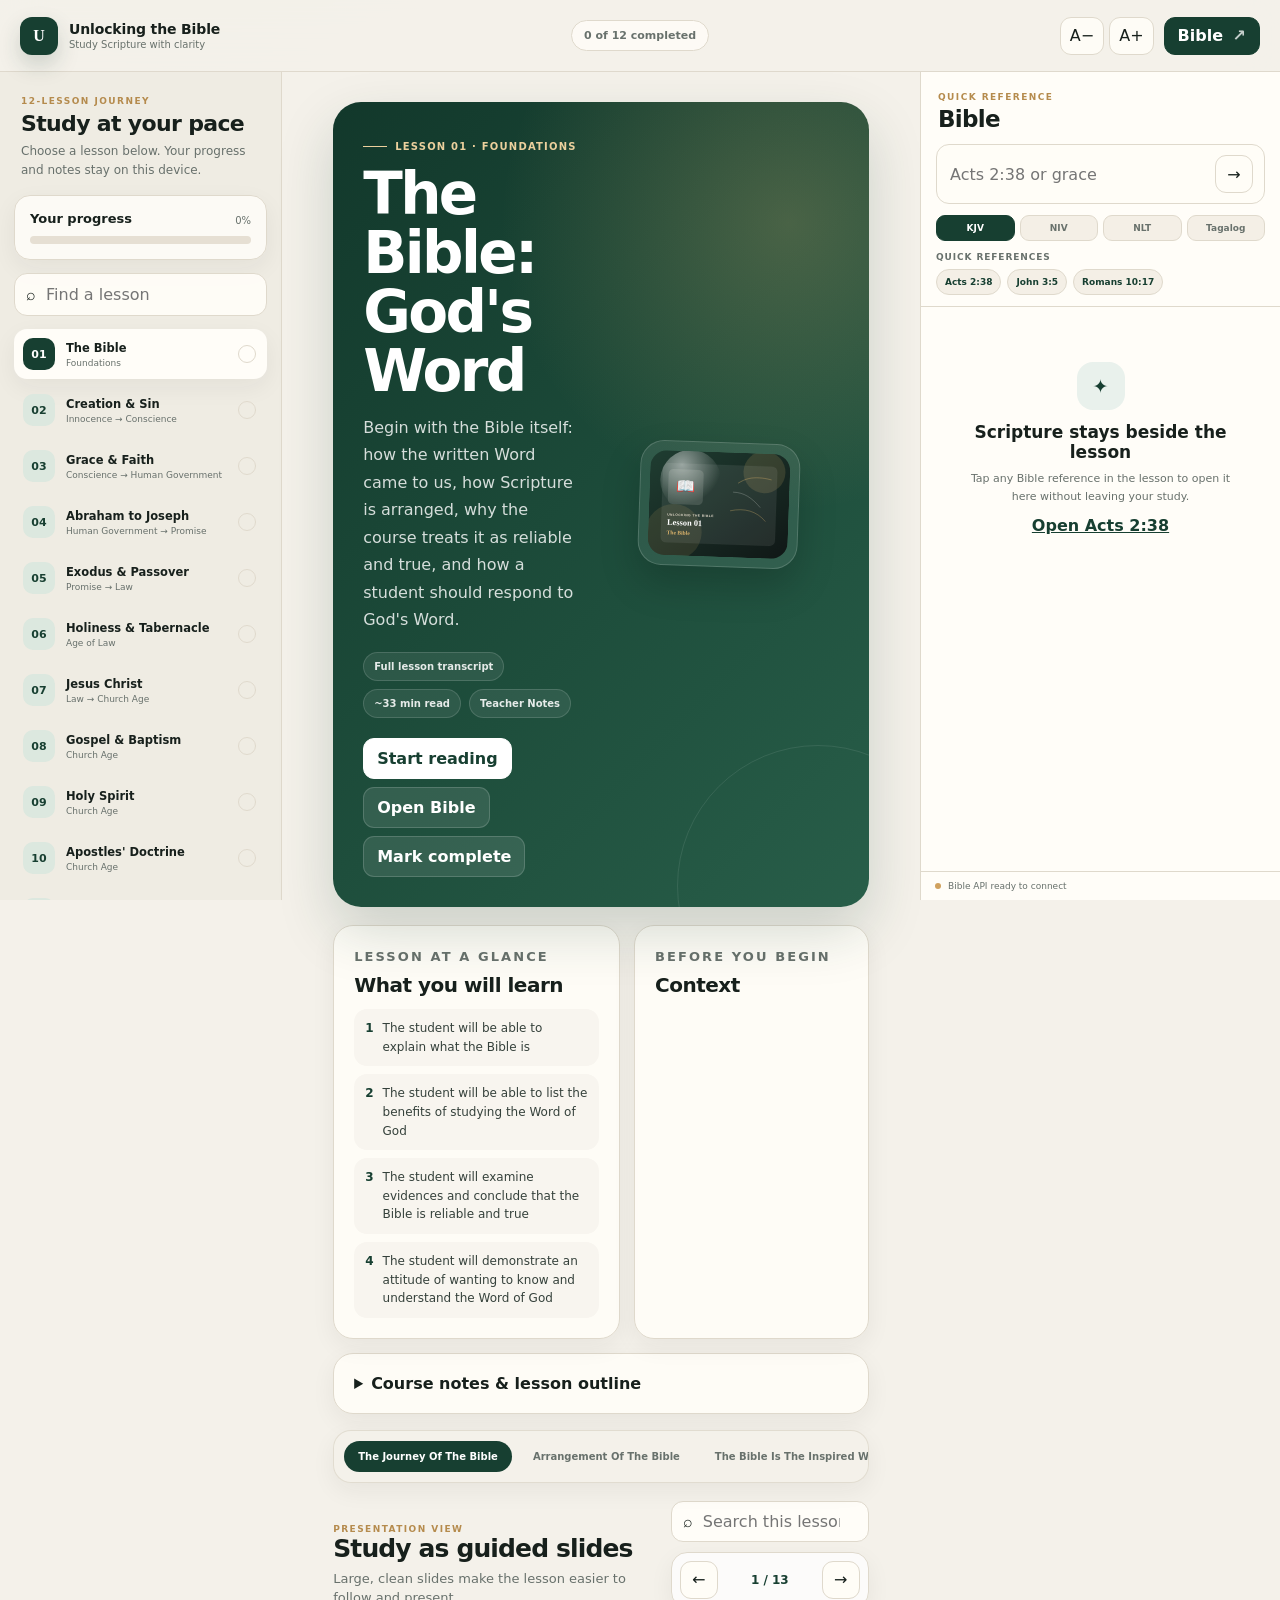
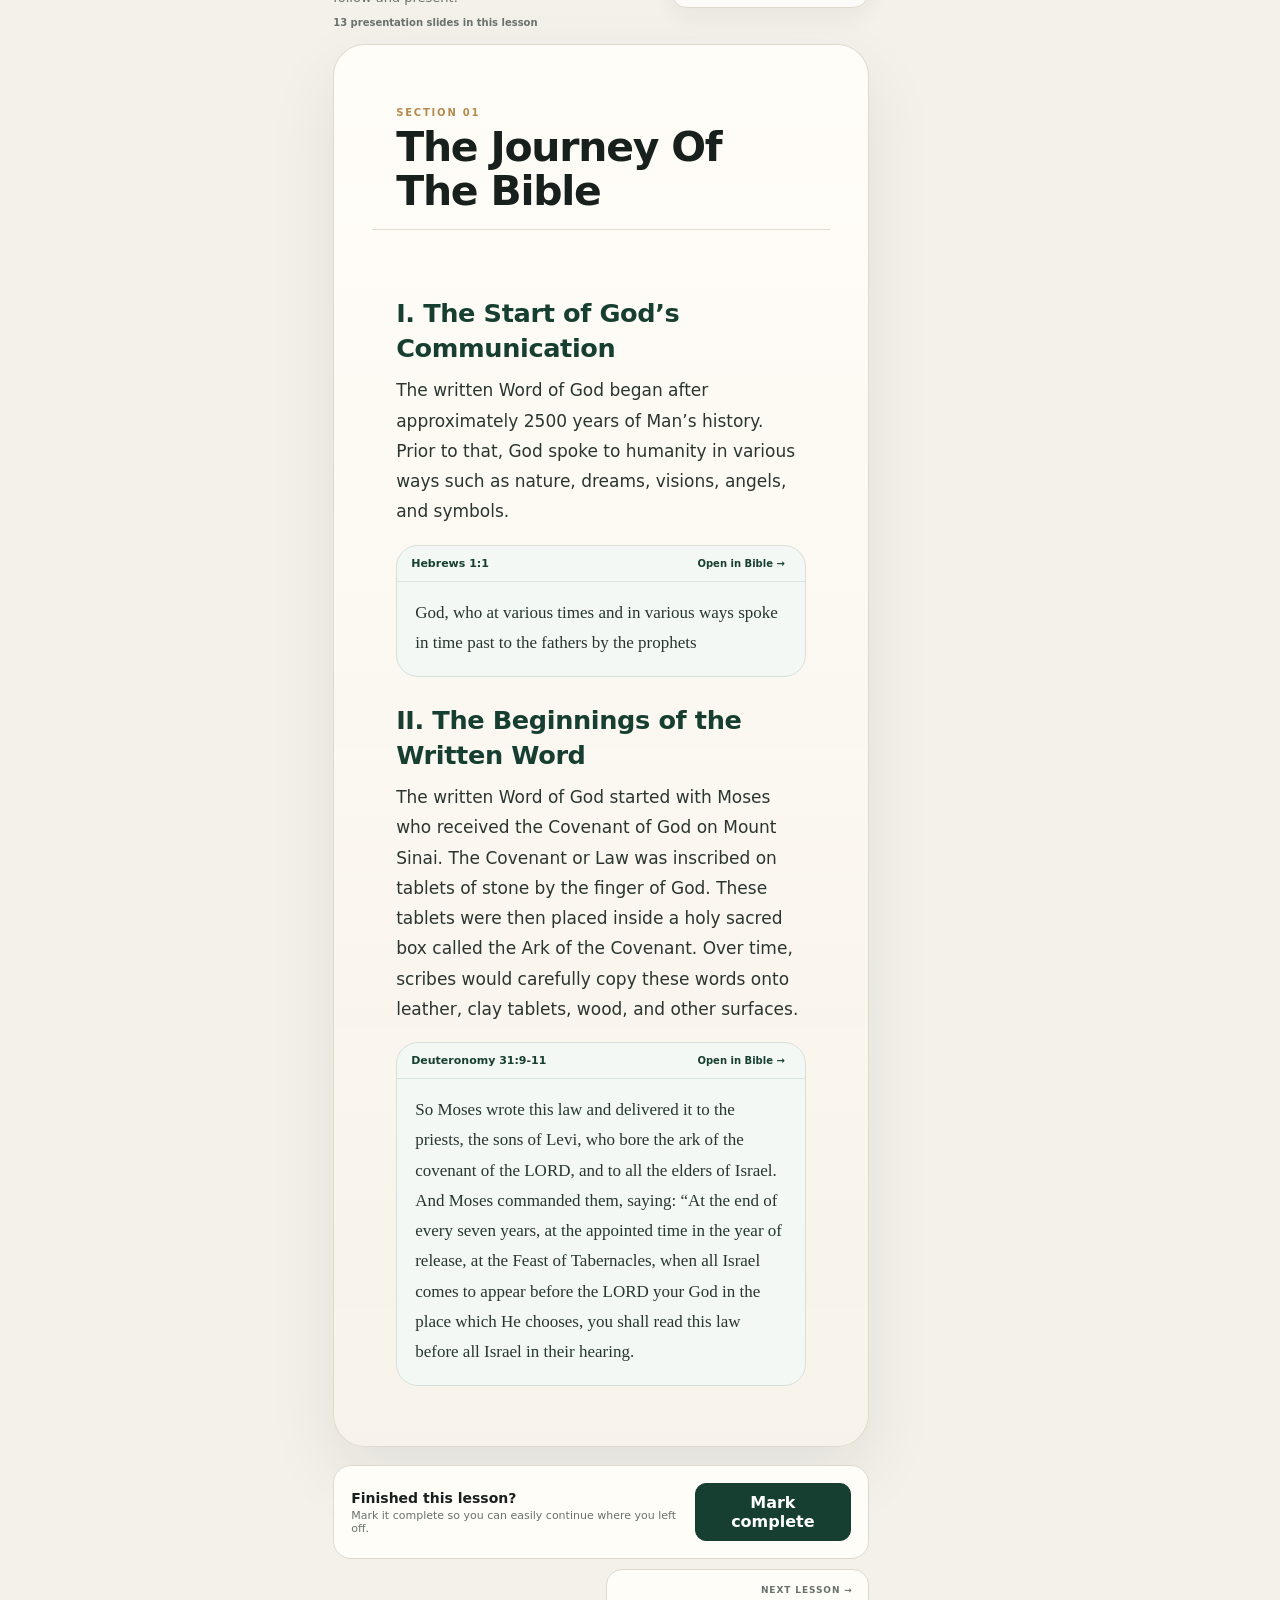
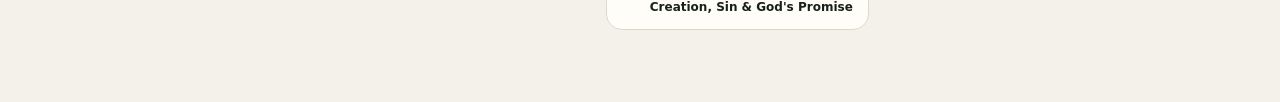
==== commit c7c1893f: "Update index.html" ====
--- a/index.html
+++ b/index.html
@@ -1188,6 +1188,331 @@
   .restoration-row > span { transform: rotate(90deg); }
   .reference-anatomy { flex-wrap: wrap; justify-content: flex-start; }
   .reference-anatomy > div { width: 100%; margin-left: 0; }
+}
+.days-grid {
+  display: grid;
+  grid-template-columns: repeat(4, 1fr);
+  gap: 10px;
+}
+.days-grid article,
+.timeline-cards article,
+.tabernacle-path article,
+.flow-steps article,
+.family-node,
+.pill-grid span {
+  background: #fff;
+  border: 1px solid var(--line);
+  border-radius: 18px;
+}
+.days-grid article {
+  padding: 16px 14px;
+  min-height: 92px;
+}
+.days-grid small,
+.timeline-cards small {
+  display: block;
+  color: var(--gold);
+  font-size: 9px;
+  font-weight: 850;
+  letter-spacing: .13em;
+  text-transform: uppercase;
+}
+.days-grid strong { display:block; margin-top: 8px; font-size: 14px; line-height:1.35; }
+.flow-steps {
+  display: flex;
+  align-items: stretch;
+  gap: 8px;
+  flex-wrap: wrap;
+}
+.flow-steps article {
+  flex: 1 1 140px;
+  padding: 16px 14px;
+  min-width: 120px;
+}
+.flow-steps h4 { margin: 0 0 6px; font-size: 14px; }
+.flow-steps p { margin: 0; color: var(--muted); font-size: 11px; line-height: 1.5; }
+.flow-arrow {
+  align-self: center;
+  color: var(--gold);
+  font-size: 22px;
+  font-weight: 700;
+}
+.compact-flow article { flex-basis: 110px; }
+.family-flow {
+  display: flex;
+  align-items: stretch;
+  gap: 10px;
+  flex-wrap: wrap;
+}
+.family-flow > span {
+  align-self: center;
+  color: var(--gold);
+  font-size: 22px;
+  font-weight: 700;
+}
+.family-node {
+  flex: 1 1 180px;
+  padding: 16px 14px;
+  text-align: center;
+}
+.family-node strong { display:block; font-size: 16px; }
+.family-node span { display:block; margin-top: 5px; color: var(--muted); font-size: 11px; }
+.pill-grid {
+  margin-top: 12px;
+  display: flex;
+  gap: 8px;
+  flex-wrap: wrap;
+}
+.pill-grid span {
+  display: inline-flex;
+  align-items: center;
+  padding: 9px 12px;
+  font-size: 10px;
+  line-height: 1.4;
+}
+.tabernacle-path {
+  display: grid;
+  grid-template-columns: repeat(3, 1fr);
+  gap: 10px;
+}
+.tabernacle-path article {
+  padding: 16px 14px;
+  position: relative;
+}
+.path-number {
+  width: 28px;
+  height: 28px;
+  border-radius: 999px;
+  display: grid;
+  place-items: center;
+  background: var(--green);
+  color: #fff;
+  font-size: 11px;
+  font-weight: 800;
+}
+.tabernacle-path h4 { margin: 10px 0 5px; font-size: 14px; }
+.tabernacle-path p { margin:0; color: var(--muted); font-size: 11px; }
+.timeline-cards {
+  display: grid;
+  grid-template-columns: repeat(5, 1fr);
+  gap: 10px;
+}
+.timeline-cards article {
+  padding: 16px 14px;
+  min-height: 100px;
+}
+.timeline-cards p { margin: 8px 0 0; font-size: 11px; line-height: 1.5; color: var(--muted); }
+.spirit-grid,
+.doctrine-grid { grid-template-columns: repeat(4, 1fr); }
+.endtimes-graphic .flow-steps article h4,
+.passover-steps article h4 { margin: 0; }
+.chart-note {
+  padding: 14px 16px;
+  border-radius: 18px;
+  background: linear-gradient(135deg, rgba(27,62,48,.06), rgba(212,183,124,.14));
+  border: 1px solid rgba(214, 201, 173, 0.75);
+}
+.chart-note p { margin-bottom: 0; }
+.visual-panel .clean-list,
+.visual-panel .reading-paragraph,
+.visual-panel .scripture-card,
+.visual-panel .key-callout,
+.visual-panel .teacher-note,
+.visual-panel .source-note { margin-bottom: 12px; }
+
+@media (max-width: 900px) {
+  .days-grid { grid-template-columns: repeat(2, 1fr); }
+  .timeline-cards { grid-template-columns: repeat(2, 1fr); }
+  .tabernacle-path { grid-template-columns: repeat(2, 1fr); }
+  .spirit-grid, .doctrine-grid { grid-template-columns: repeat(2, 1fr); }
+}
+
+@media (max-width: 760px) {
+  .days-grid,
+  .timeline-cards,
+  .tabernacle-path,
+  .spirit-grid,
+  .doctrine-grid,
+  .feature-grid { grid-template-columns: 1fr; }
+  .flow-steps,
+  .family-flow { flex-direction: column; }
+  .flow-arrow,
+  .family-flow > span { transform: rotate(90deg); }
+}
+
+/* Presentation view */
+.presentation-topbar {
+  align-items: end;
+  gap: 16px;
+}
+.presentation-caption {
+  margin: 6px 0 0;
+  color: var(--muted);
+  font-size: 13px;
+  line-height: 1.5;
+}
+.presentation-actions {
+  display: grid;
+  gap: 10px;
+  justify-items: end;
+}
+.slide-controls {
+  display: flex;
+  align-items: center;
+  gap: 10px;
+  padding: 8px;
+  border-radius: 16px;
+  background: rgba(255,255,255,.76);
+  border: 1px solid var(--line);
+  box-shadow: var(--shadow-sm);
+}
+.slide-counter {
+  min-width: 84px;
+  text-align: center;
+  font-size: 12px;
+  font-weight: 800;
+  color: var(--green);
+}
+.presentation-deck {
+  display: block;
+}
+.deck-slide {
+  display: none;
+  animation: fadeSlide .25s ease;
+}
+.deck-slide.active {
+  display: block;
+}
+@keyframes fadeSlide {
+  from { opacity: 0; transform: translateY(8px); }
+  to { opacity: 1; transform: translateY(0); }
+}
+.deck-slide .transcript-section,
+.deck-slide .quick-review,
+.deck-slide .reflection-card {
+  min-height: min(74vh, 900px);
+  padding: 34px 38px;
+  border-radius: 32px;
+  background: linear-gradient(180deg, rgba(255,253,248,.98), rgba(247,242,233,.96));
+  border: 1px solid rgba(223,217,204,.95);
+  box-shadow: 0 28px 70px rgba(17, 31, 25, .08);
+}
+.deck-slide .transcript-heading {
+  margin-bottom: 20px;
+  padding-bottom: 16px;
+  border-bottom: 1px solid rgba(223,217,204,.9);
+}
+.deck-slide .transcript-heading h2,
+.deck-slide .quick-review h2,
+.deck-slide .reflection-card h2 {
+  font-size: clamp(28px, 3.2vw, 42px);
+  letter-spacing: -.03em;
+  line-height: 1.08;
+}
+.deck-slide .section-number,
+.deck-slide .eyebrow {
+  font-size: 10px;
+  letter-spacing: .18em;
+}
+.deck-slide .transcript-body {
+  max-width: 980px;
+}
+.deck-slide .reading-paragraph,
+.deck-slide .clean-list li,
+.deck-slide .scripture-text,
+.deck-slide .teacher-note,
+.deck-slide .source-note,
+.deck-slide textarea,
+.deck-slide .reflection-prompt {
+  font-size: clamp(17px, 1.32vw, 20px);
+  line-height: 1.78;
+}
+.deck-slide .subheading {
+  font-size: clamp(20px, 2vw, 28px);
+  margin-top: 26px;
+}
+.deck-slide .info-graphic {
+  padding: 30px;
+  border-radius: 30px;
+}
+.deck-slide .graphic-heading h3 {
+  font-size: clamp(26px, 2.7vw, 38px);
+}
+.deck-slide .compare-card-head h3,
+.deck-slide .visual-panel-head h3 { font-size: 24px; }
+.deck-slide .visual-panel,
+.deck-slide .compare-card { box-shadow: var(--shadow-sm); }
+.deck-slide .scripture-card,
+.deck-slide .key-callout,
+.deck-slide .teacher-note,
+.deck-slide .chart-note,
+.deck-slide .source-note {
+  border-radius: 22px;
+}
+.deck-slide .quiz-question {
+  font-size: 22px;
+  line-height: 1.5;
+}
+.deck-slide .quiz-options {
+  grid-template-columns: 1fr;
+}
+.deck-slide textarea {
+  min-height: 240px;
+}
+.section-nav {
+  position: sticky;
+  top: calc(var(--topbar) + 10px);
+  z-index: 20;
+  background: rgba(244,241,234,.86);
+  backdrop-filter: blur(14px);
+  border: 1px solid rgba(223,217,204,.85);
+  border-radius: 18px;
+  padding: 10px;
+}
+.section-chip {
+  border-radius: 999px;
+  padding: 10px 14px;
+  font-weight: 700;
+}
+.section-chip.active {
+  background: var(--green);
+  color: #fff;
+}
+.transcript-status {
+  margin-bottom: 16px;
+  font-weight: 700;
+}
+
+@media (max-width: 980px) {
+  .presentation-actions { justify-items: stretch; }
+  .presentation-topbar { gap: 12px; }
+  .deck-slide .transcript-section,
+  .deck-slide .quick-review,
+  .deck-slide .reflection-card {
+    min-height: auto;
+    padding: 24px 20px;
+    border-radius: 24px;
+  }
+  .section-nav {
+    position: static;
+  }
+}
+
+@media (max-width: 760px) {
+  .slide-controls {
+    width: 100%;
+    justify-content: space-between;
+  }
+  .deck-slide .transcript-heading h2,
+  .deck-slide .quick-review h2,
+  .deck-slide .reflection-card h2 { font-size: 28px; }
+  .deck-slide .reading-paragraph,
+  .deck-slide .clean-list li,
+  .deck-slide .scripture-text,
+  .deck-slide .teacher-note,
+  .deck-slide .source-note,
+  .deck-slide textarea,
+  .deck-slide .reflection-prompt { font-size: 16px; }
 }
 
 </style>
@@ -1968,19 +2293,88 @@
     </section>`;
 }
 
-function sectionGraphic(section) {
-  if (section.title === 'Arrangement Of The Bible') return renderBibleArrangementGraphic();
-  if (section.title === 'The Great Tribulation') return renderTribulationJudgmentsGraphic();
-  if (section.title === 'Eternity') return renderGenesisRevelationGraphic();
-  if (section.title === 'Millennium Kingdom Of God') return renderMillenniumGraphic();
+function renderCreationGraphic() {
+  const days = [
+    ['Day 1','Light'],['Day 2','Sky'],['Day 3','Land & Seas'],['Day 4','Sun, Moon & Stars'],['Day 5','Birds & Sea Creatures'],['Day 6','Animals & Humanity'],['Day 7','Rest']
+  ];
+  return `<section class="info-graphic creation-graphic"><div class="graphic-heading"><span class="graphic-kicker">GENESIS 1</span><h3>Creation at a glance</h3><p>A simple visual flow for the creation account highlighted in this lesson.</p></div><div class="days-grid">${days.map(([d,t])=>`<article><small>${d}</small><strong>${t}</strong></article>`).join('')}</div></section>`;
+}
+
+function renderNoahGraphic() {
+  const items = [['Grace','Noah found grace in the eyes of the Lord'],['Faith','Noah believed God\'s warning'],['Obedience','Noah built the ark as instructed']];
+  return `<section class="info-graphic salvation-flow"><div class="graphic-heading"><span class="graphic-kicker">NOAH</span><h3>Grace → Faith → Obedience</h3><p>The lesson consistently shows salvation as God\'s grace received through faith and answered with obedience.</p></div><div class="flow-steps">${items.map(([t,d])=>`<article><h4>${t}</h4><p>${d}</p></article>`).join('<span class="flow-arrow">→</span>')}</div></section>`;
+}
+
+function renderPatriarchGraphic() {
+  return `<section class="info-graphic patriarch-graphic"><div class="graphic-heading"><span class="graphic-kicker">PROMISE</span><h3>The patriarch story line</h3><p>A quick family-line overview connecting the promise from Abraham to Joseph.</p></div><div class="family-flow"><div class="family-node"><strong>Abraham</strong><span>Promise & covenant</span></div><span>→</span><div class="family-node"><strong>Isaac</strong><span>Promised son</span></div><span>→</span><div class="family-node"><strong>Jacob / Israel</strong><span>Twelve tribes</span></div><span>→</span><div class="family-node"><strong>Joseph</strong><span>Preservation in Egypt</span></div></div></section>`;
+}
+
+function renderPassoverGraphic() {
+  const steps = ['Choose the lamb','Apply the blood','Eat in readiness','Judgment passes over','Deliverance begins'];
+  const plagues = ['Water to blood','Frogs','Lice','Flies','Livestock disease','Boils','Hail','Locusts','Darkness','Death of the firstborn'];
+  return `<section class="info-graphic passover-graphic"><div class="graphic-heading"><span class="graphic-kicker">EXODUS</span><h3>Passover & deliverance</h3><p>The lesson uses Passover as a strong visual picture of salvation, deliverance, and covenant identity.</p></div><div class="flow-steps passover-steps">${steps.map(item=>`<article><h4>${item}</h4></article>`).join('<span class="flow-arrow">→</span>')}</div><div class="pill-grid">${plagues.map((p,i)=>`<span>${i+1}. ${p}</span>`).join('')}</div></section>`;
+}
+
+function renderTabernacleGraphic() {
+  const items = [['Brazen Altar','Sacrifice'],['Laver','Cleansing'],['Lampstand','Light'],['Table of Showbread','Provision'],['Altar of Incense','Prayer'],['Ark of the Covenant','Presence']];
+  return `<section class="info-graphic tabernacle-graphic"><div class="graphic-heading"><span class="graphic-kicker">TABERNACLE</span><h3>From outer court to most holy place</h3><p>A creative overview of the tabernacle furnishings mentioned in the lesson.</p></div><div class="tabernacle-path">${items.map(([t,d],i)=>`<article><div class="path-number">${i+1}</div><h4>${t}</h4><p>${d}</p></article>`).join('')}</div></section>`;
+}
+
+function renderJesusGraphic() {
+  const items = [['Birth','God manifest in the flesh'],['Ministry','Teaching, miracles, compassion'],['Cross','Jesus died for our sins'],['Burial','He was buried'],['Resurrection','He rose again']];
+  return `<section class="info-graphic jesus-graphic"><div class="graphic-heading"><span class="graphic-kicker">THE GOSPELS</span><h3>Jesus at the center</h3><p>The main story flow of the lesson, from Christ\'s birth to His resurrection.</p></div><div class="timeline-cards">${items.map(([t,d])=>`<article><small>${t}</small><p>${d}</p></article>`).join('')}</div></section>`;
+}
+
+function renderPlanOfSalvationGraphic() {
+  const items = [['Know','Hear the gospel'],['Agree','Believe the truth'],['Respond','Repent'],['Obey','Be baptized in Jesus\' name'],['Receive','The gift of the Holy Spirit']];
+  return `<section class="info-graphic salvation-graphic"><div class="graphic-heading"><span class="graphic-kicker">ACTS 2:38</span><h3>New Testament plan of salvation</h3><p>A clear visual sequence based on the lesson\'s emphasis on responding to the Gospel.</p></div><div class="flow-steps">${items.map(([t,d])=>`<article><h4>${t}</h4><p>${d}</p></article>`).join('<span class="flow-arrow">→</span>')}</div></section>`;
+}
+
+function renderHolySpiritGraphic() {
+  const items = [['Promised','Promised by God'],['Poured Out','First received at Pentecost'],['Powerful','Empowers holy living and witness'],['Personal','Must be personally received']];
+  return `<section class="info-graphic spirit-graphic"><div class="graphic-heading"><span class="graphic-kicker">HOLY SPIRIT</span><h3>The promise of the Spirit</h3><p>The lesson presents the Holy Spirit as promised, poured out, powerful, and necessary.</p></div><div class="feature-grid spirit-grid">${items.map(([t,d])=>`<article><h4>${t}</h4><p>${d}</p></article>`).join('')}</div></section>`;
+}
+
+function renderApostlesDoctrineGraphic() {
+  const items = [['Authority','The apostles were chosen and commissioned by Christ'],['Teaching','The doctrine became the foundation of the Church'],['Practice','The early Church continued steadfastly in it'],['Cost','Believers suffered persecution for the doctrine']];
+  return `<section class="info-graphic doctrine-graphic"><div class="graphic-heading"><span class="graphic-kicker">ACTS 2:42</span><h3>The apostles\' doctrine</h3><p>A clean summary of why this lesson treats apostolic teaching as essential.</p></div><div class="feature-grid doctrine-grid">${items.map(([t,d])=>`<article><h4>${t}</h4><p>${d}</p></article>`).join('')}</div></section>`;
+}
+
+function renderEndTimesTimelineGraphic() {
+  const items = ['Signs Now','Rapture','Tribulation','Second Coming','Millennium','Judgment','Eternity'];
+  return `<section class="info-graphic endtimes-graphic"><div class="graphic-heading"><span class="graphic-kicker">END TIMES</span><h3>The prophetic sequence</h3><p>A simplified visual timeline reflecting the order described in Lessons 11 and 12.</p></div><div class="flow-steps compact-flow">${items.map(item=>`<article><h4>${item}</h4></article>`).join('<span class="flow-arrow">→</span>')}</div></section>`;
+}
+
+function renderMarriageSupperGraphic() {
+  const items = [['Bride','The Church'],['Bridegroom','Jesus Christ'],['Celebration','Marriage supper of the Lamb'],['Hope','A future union with Christ']];
+  return `<section class="info-graphic supper-graphic"><div class="graphic-heading"><span class="graphic-kicker">REVELATION 19</span><h3>Marriage Supper of the Lamb</h3><p>An easy visual snapshot of this hopeful future event.</p></div><div class="feature-grid">${items.map(([t,d])=>`<article><h4>${t}</h4><p>${d}</p></article>`).join('')}</div></section>`;
+}
+
+function sectionGraphic(section, lesson) {
+  const title = (section.title || '').toLowerCase();
+  if (title === 'arrangement of the bible') return renderBibleArrangementGraphic();
+  if (title.includes('what creation teaches us') || title.includes('creation of man')) return renderCreationGraphic();
+  if (title === 'noah') return renderNoahGraphic();
+  if (title.includes('jacob/israel') || title.includes('abraham') || title.includes('isaac') || title.includes('joseph')) return renderPatriarchGraphic();
+  if (title.includes('passover') || title === 'judgement on egypt' || title === 'exodus') return renderPassoverGraphic();
+  if (title.includes('tabernacle')) return renderTabernacleGraphic();
+  if (title.includes('birth of jesus') || title.includes('death, burial and resurrection')) return renderJesusGraphic();
+  if (title.includes('plan of salvation') || title.includes('true biblical faith consist')) return renderPlanOfSalvationGraphic();
+  if (title.includes('holy spirit') || title.includes('recap on the plan of salvation')) return renderHolySpiritGraphic();
+  if (title.includes('apostles doctrine')) return renderApostlesDoctrineGraphic();
+  if (title === 'the rapture' || title.includes('signs of the end')) return renderEndTimesTimelineGraphic();
+  if (title === 'the great tribulation') return renderTribulationJudgmentsGraphic();
+  if (title.includes('marriage supper')) return renderMarriageSupperGraphic();
+  if (title === 'millennium kingdom of god') return renderMillenniumGraphic();
+  if (title === 'eternity') return renderGenesisRevelationGraphic();
   return '';
 }
 
-function renderBlocksWithLayouts(section) {
+function renderBlocksWithLayouts(section, lesson) {
   if (section.title === 'Visual Aids & Chart Content') return renderAppendixBlocks(section);
   const blocks = section.blocks || [];
   const parts = [];
-  const graphic = sectionGraphic(section);
+  const graphic = sectionGraphic(section, lesson);
   if (graphic) parts.push(graphic);
   for (let i = 0; i < blocks.length; i += 1) {
     const block = blocks[i];
@@ -2027,7 +2421,7 @@
   }
 }
 
-function renderSection(section, index) {
+function renderSection(section, index, lesson) {
   const id = `section-${slugify(section.title)}-${index}`;
   const appendix = section.title === 'Visual Aids & Chart Content';
   return `
@@ -2038,7 +2432,7 @@
       </header>
       <div class="transcript-body">
         ${appendix ? '<p class="appendix-note">This area preserves text extracted from the source material’s visual charts and supplementary slides. It is kept separate so the main lesson stays easy to read.</p>' : ''}
-        ${renderBlocksWithLayouts(section)}
+        ${renderBlocksWithLayouts(section, lesson)}
       </div>
     </article>`;
 }
@@ -2053,22 +2447,78 @@
   }).join('');
 
   els.content.innerHTML = `
-    <div class="transcript-toolbar">
-      <div><p class="eyebrow">FULL TRANSCRIPT</p><h2>Read the complete lesson</h2></div>
-      <label class="transcript-search"><span>⌕</span><input id="transcriptSearch" type="search" placeholder="Search this lesson" /></label>
+    <div class="transcript-toolbar presentation-topbar">
+      <div><p class="eyebrow">PRESENTATION VIEW</p><h2>Study as guided slides</h2><p class="presentation-caption">Large, clean slides make the lesson easier to follow and present.</p></div>
+      <div class="presentation-actions">
+        <label class="transcript-search"><span>⌕</span><input id="transcriptSearch" type="search" placeholder="Search this lesson" /></label>
+        <div class="slide-controls">
+          <button class="icon-btn" id="prevSlideBtn" aria-label="Previous slide">←</button>
+          <span class="slide-counter" id="slideCounter">1 / 1</span>
+          <button class="icon-btn" id="nextSlideBtn" aria-label="Next slide">→</button>
+        </div>
+      </div>
     </div>
-    <div class="transcript-status" id="transcriptStatus">${contentSections.length} clean lesson sections · no page-by-page view</div>
-    <div id="transcriptSections">${contentSections.map(renderSection).join('')}</div>
-    ${renderQuiz(lesson)}
-    ${renderReflection(lesson)}`;
-
+    <div class="transcript-status" id="transcriptStatus">${contentSections.length + 2} presentation slides in this lesson</div>
+    <div id="presentationDeck" class="presentation-deck">
+      ${contentSections.map((section,index) => `<div class="deck-slide" data-search="${escapeHTML(sectionPlainText(section).toLowerCase())}" data-slide-label="${escapeHTML(section.title)}">${renderSection(section,index,lesson)}</div>`).join('')}
+      <div class="deck-slide deck-slide-meta" data-search="quick review ${escapeHTML(lesson.quiz.q.toLowerCase())}" data-slide-label="Quick Review">${renderQuiz(lesson)}</div>
+      <div class="deck-slide deck-slide-meta" data-search="reflection notes ${escapeHTML(lesson.reflection.toLowerCase())}" data-slide-label="Reflection">${renderReflection(lesson)}</div>
+    </div>`;
+
+  currentSlideIndex = 0;
   els.sectionNav.querySelectorAll('[data-target]').forEach(button => button.addEventListener('click', () => {
-    document.getElementById(button.dataset.target)?.scrollIntoView({behavior:'smooth',block:'start'});
+    const slides = [...document.querySelectorAll('.deck-slide')];
+    const targetIndex = slides.findIndex(slide => slide.querySelector(`#${button.dataset.target}`));
+    if (targetIndex >= 0) showSlide(targetIndex);
   }));
   document.getElementById('transcriptSearch')?.addEventListener('input', event => filterTranscript(event.target.value));
+  document.getElementById('prevSlideBtn')?.addEventListener('click', () => moveSlide(-1));
+  document.getElementById('nextSlideBtn')?.addEventListener('click', () => moveSlide(1));
   document.querySelectorAll('.open-verse').forEach(button => button.addEventListener('click', () => openReference(button.dataset.ref)));
+  bindPresentationKeys();
   bindQuiz(lesson);
   bindNotes(lesson);
+  showSlide(0);
+}
+
+function getSlides() {
+  return [...document.querySelectorAll('.deck-slide')].filter(slide => !slide.hidden);
+}
+
+function moveSlide(step) {
+  const slides = getSlides();
+  if (!slides.length) return;
+  const next = Math.max(0, Math.min(slides.length - 1, currentSlideIndex + step));
+  showSlide(next);
+}
+
+function showSlide(index) {
+  const slides = getSlides();
+  if (!slides.length) return;
+  currentSlideIndex = Math.max(0, Math.min(slides.length - 1, index));
+  slides.forEach((slide, idx) => slide.classList.toggle('active', idx === currentSlideIndex));
+  const current = slides[currentSlideIndex];
+  current?.scrollIntoView({ behavior: 'smooth', block: 'start' });
+  document.getElementById('slideCounter').textContent = `${currentSlideIndex + 1} / ${slides.length}`;
+  const prev = document.getElementById('prevSlideBtn');
+  const next = document.getElementById('nextSlideBtn');
+  if (prev) prev.disabled = currentSlideIndex === 0;
+  if (next) next.disabled = currentSlideIndex === slides.length - 1;
+
+  const currentSection = current?.querySelector('.transcript-section');
+  const activeId = currentSection?.id;
+  els.sectionNav.querySelectorAll('.section-chip').forEach(button => {
+    button.classList.toggle('active', activeId ? button.dataset.target === activeId : false);
+  });
+}
+
+function bindPresentationKeys() {
+  document.onkeydown = (event) => {
+    const tag = (event.target?.tagName || '').toLowerCase();
+    if (tag === 'input' || tag === 'textarea') return;
+    if (event.key === 'ArrowRight') moveSlide(1);
+    if (event.key === 'ArrowLeft') moveSlide(-1);
+  };
 }
 
 function renderQuiz(lesson) {
@@ -2122,15 +2572,17 @@
 
 function filterTranscript(query='') {
   const needle = query.trim().toLowerCase();
-  const sections = [...document.querySelectorAll('.transcript-section')];
+  const slides = [...document.querySelectorAll('.deck-slide')];
   let shown = 0;
-  sections.forEach(section => {
-    const match = !needle || section.dataset.sectionSearch.includes(needle);
-    section.hidden = !match;
+  slides.forEach(slide => {
+    const match = !needle || (slide.dataset.search || '').includes(needle);
+    slide.hidden = !match;
     if (match) shown++;
   });
+  currentSlideIndex = 0;
+  showSlide(0);
   const status = document.getElementById('transcriptStatus');
-  if (status) status.textContent = needle ? `${shown} section${shown===1?'':'s'} matched “${query}”` : `${sections.length} clean lesson sections · no page-by-page view`;
+  if (status) status.textContent = needle ? `${shown} slide${shown===1?'':'s'} matched “${query}”` : `${slides.length} presentation slides in this lesson`;
 }
 
 function renderEnd(lesson) {
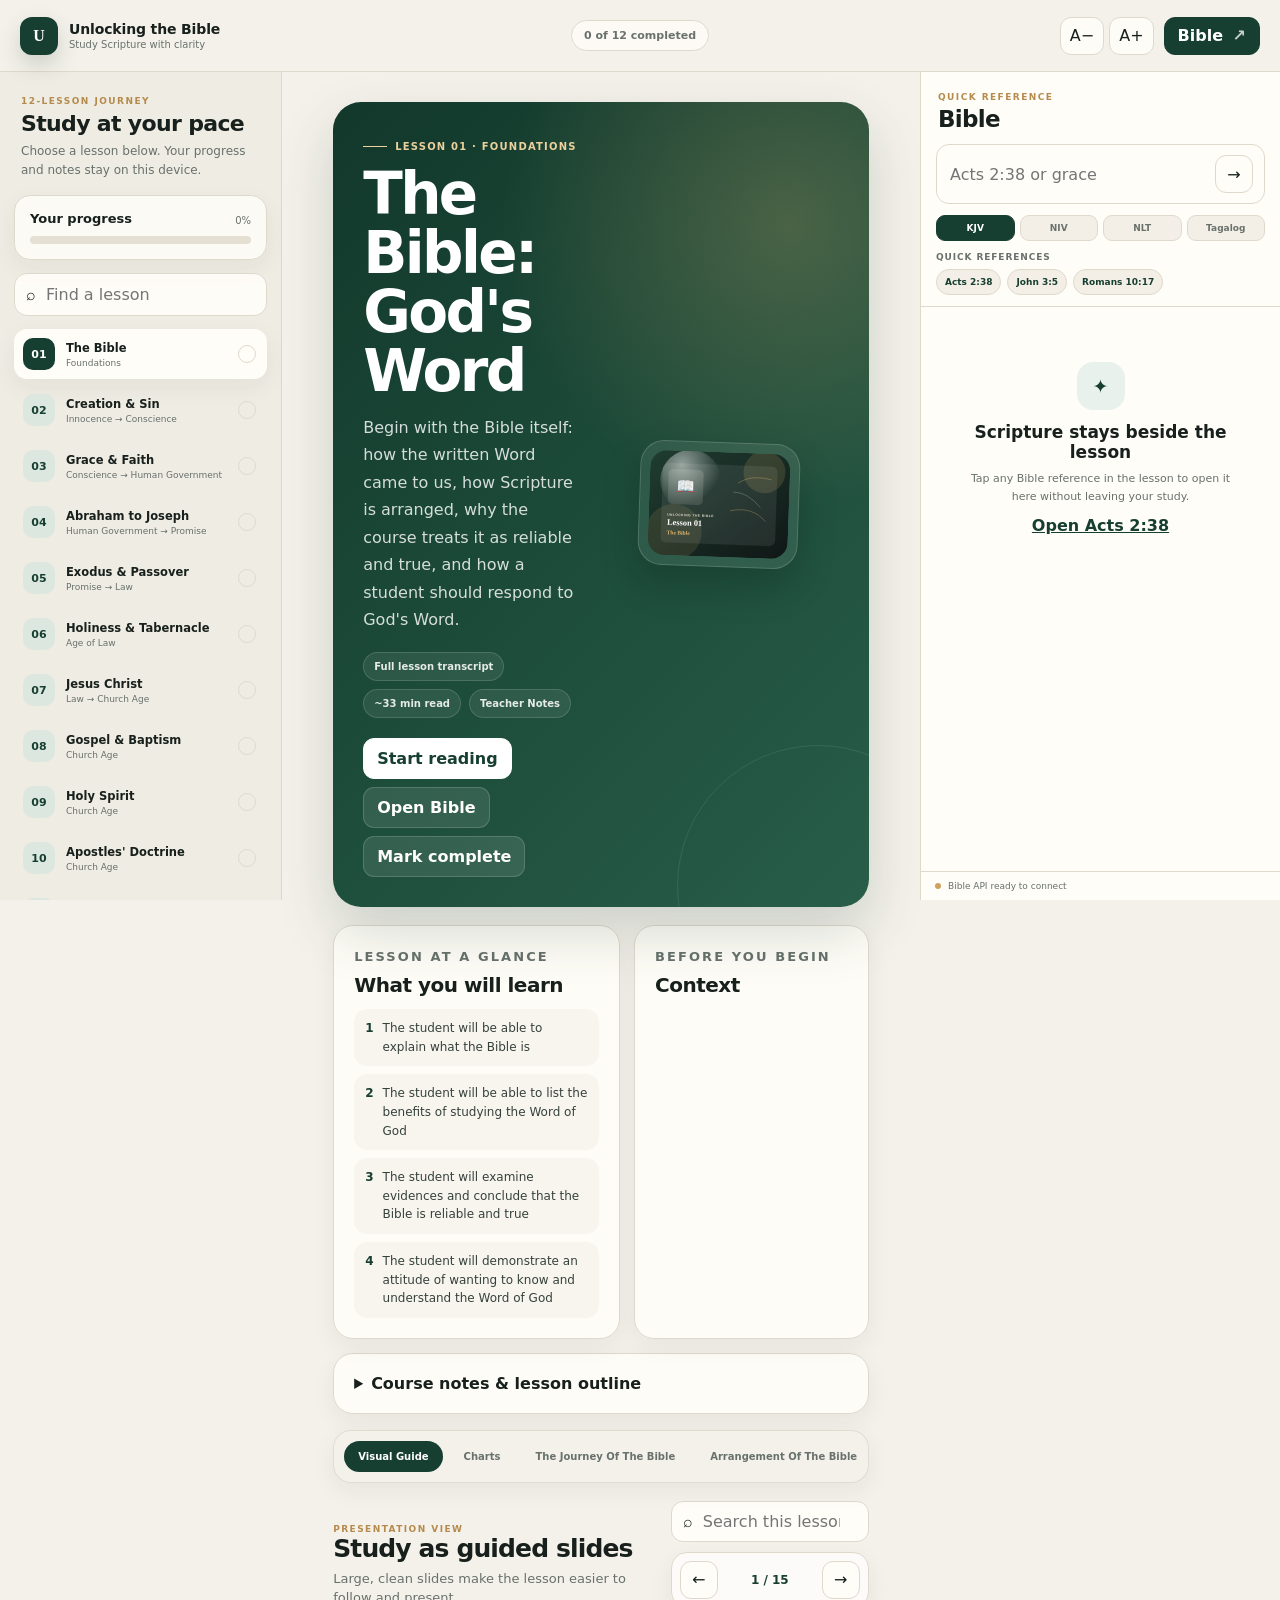
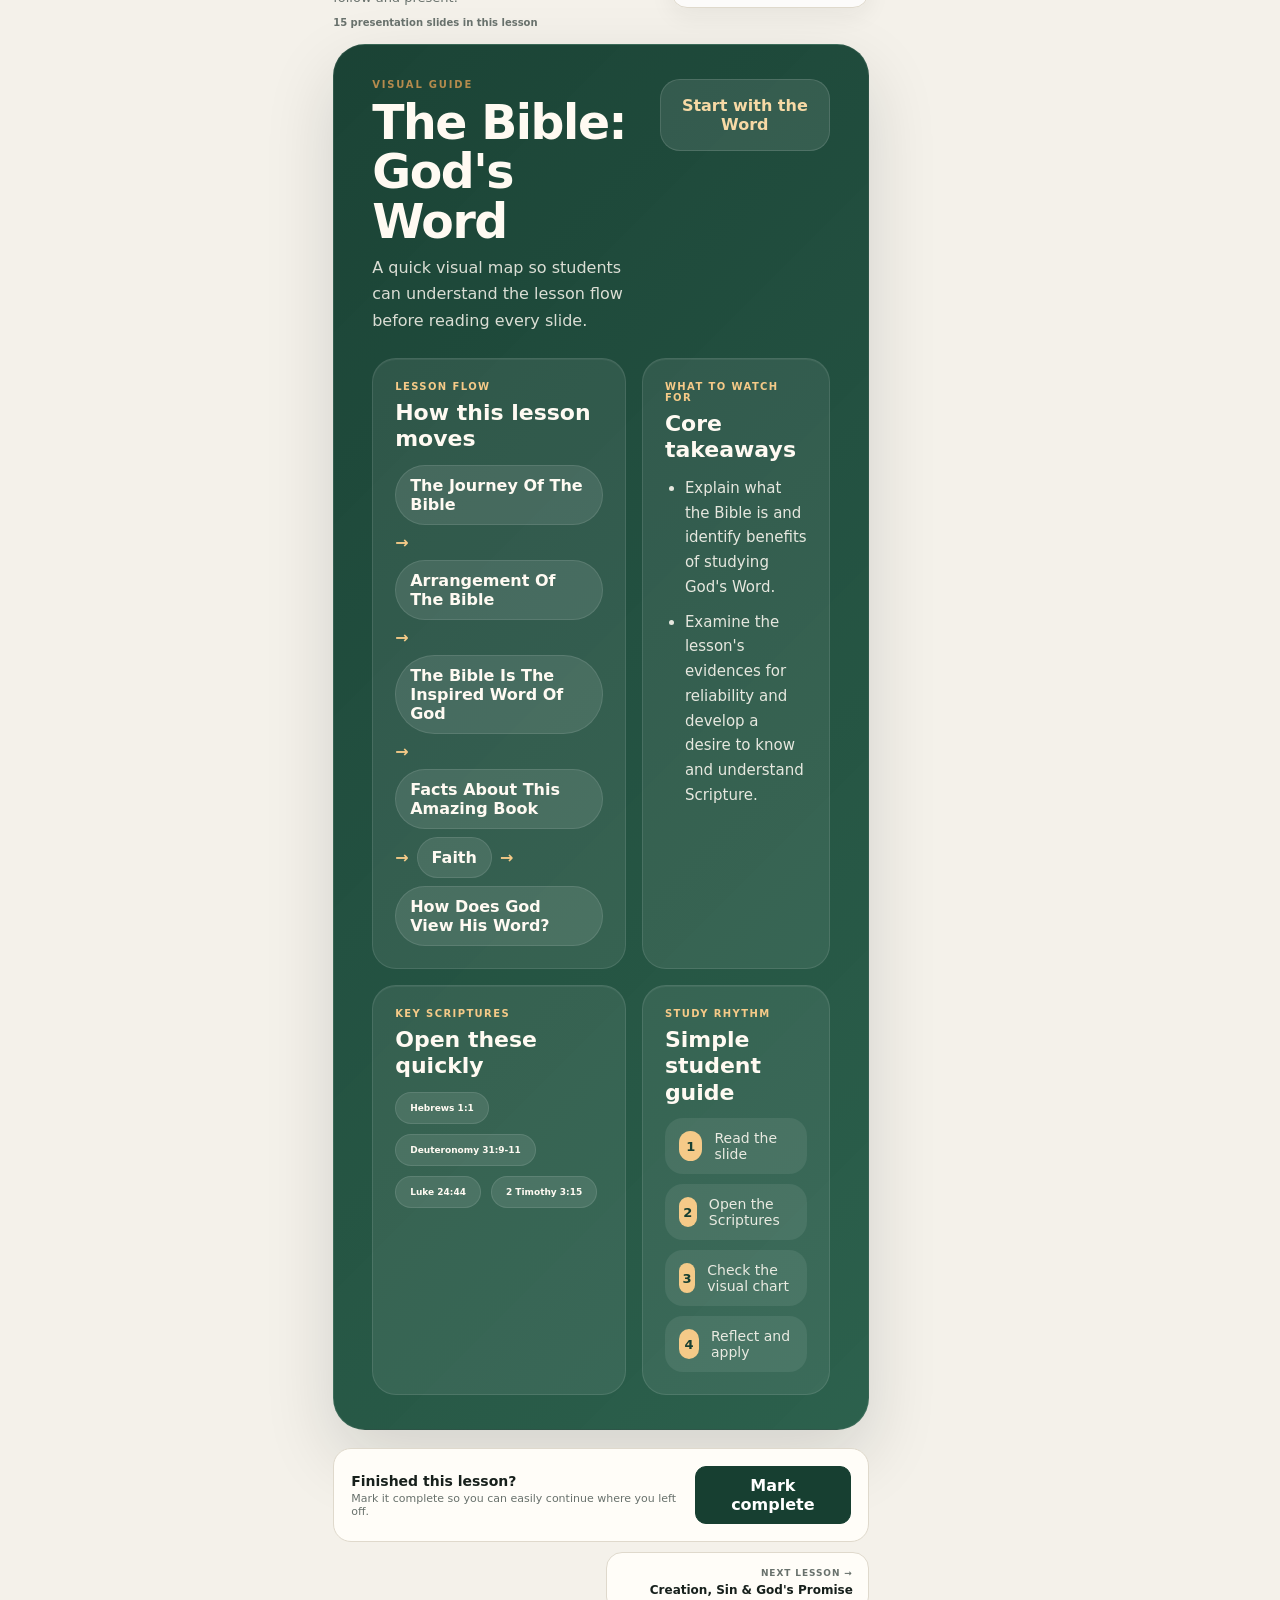
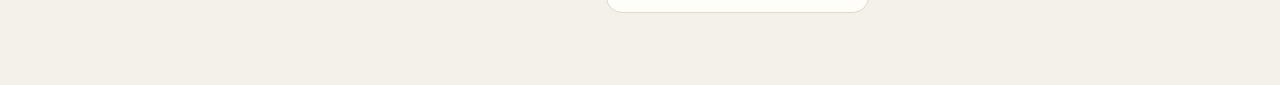
==== commit 987bb1df: "Update index.html" ====
--- a/index.html
+++ b/index.html
@@ -1513,6 +1513,215 @@
   .deck-slide .source-note,
   .deck-slide textarea,
   .deck-slide .reflection-prompt { font-size: 16px; }
+}
+
+/* Visual guide slide */
+.deck-slide-guide .visual-guide-slide {
+  min-height: min(74vh, 900px);
+  padding: 34px 38px;
+  border-radius: 32px;
+  background: linear-gradient(135deg, rgba(22,63,49,.98), rgba(31,87,67,.94));
+  color: #fffaf2;
+  border: 1px solid rgba(255,255,255,.08);
+  box-shadow: 0 28px 70px rgba(17, 31, 25, .14);
+}
+.visual-guide-hero {
+  display: flex;
+  justify-content: space-between;
+  gap: 18px;
+  align-items: start;
+}
+.visual-guide-hero h2 {
+  margin: 8px 0 8px;
+  font-size: clamp(32px, 3.7vw, 48px);
+  line-height: 1.05;
+  letter-spacing: -.03em;
+}
+.guide-subtitle {
+  margin: 0;
+  max-width: 760px;
+  color: rgba(255,250,242,.84);
+  font-size: 16px;
+  line-height: 1.65;
+}
+.guide-badge {
+  padding: 16px 20px;
+  border-radius: 20px;
+  background: rgba(255,255,255,.10);
+  border: 1px solid rgba(255,255,255,.12);
+  color: #f7d9a5;
+  font-weight: 800;
+  min-width: 170px;
+  text-align: center;
+}
+.guide-grid {
+  display: grid;
+  grid-template-columns: 1.35fr 1fr;
+  gap: 16px;
+  margin-top: 24px;
+}
+.guide-card {
+  padding: 22px;
+  border-radius: 24px;
+  background: rgba(255,255,255,.08);
+  border: 1px solid rgba(255,255,255,.10);
+  box-shadow: inset 0 1px 0 rgba(255,255,255,.06);
+}
+.guide-card small {
+  display: block;
+  color: #f5ca88;
+  text-transform: uppercase;
+  letter-spacing: .14em;
+  font-size: 10px;
+  font-weight: 800;
+}
+.guide-card h3 {
+  margin: 8px 0 12px;
+  font-size: 22px;
+  line-height: 1.2;
+}
+.guide-path {
+  display: flex;
+  gap: 8px;
+  align-items: center;
+  flex-wrap: wrap;
+}
+.guide-path span,
+.guide-ref-list .quick-ref {
+  display: inline-flex;
+  align-items: center;
+  padding: 10px 14px;
+  border-radius: 999px;
+  background: rgba(255,255,255,.10);
+  border: 1px solid rgba(255,255,255,.10);
+  color: #fffaf2;
+  font-weight: 700;
+}
+.guide-path i {
+  color: #f5ca88;
+  font-style: normal;
+  font-weight: 900;
+}
+.guide-list {
+  margin: 0;
+  padding-left: 20px;
+  display: grid;
+  gap: 10px;
+}
+.guide-list li,
+.guide-card p {
+  color: rgba(255,250,242,.88);
+  font-size: 15px;
+  line-height: 1.65;
+}
+.guide-ref-list {
+  display: flex;
+  gap: 10px;
+  flex-wrap: wrap;
+}
+.guide-card-steps .guide-steps {
+  display: grid;
+  gap: 10px;
+}
+.guide-card-steps .guide-steps div {
+  display: flex;
+  align-items: center;
+  gap: 12px;
+  padding: 12px 14px;
+  border-radius: 18px;
+  background: rgba(255,255,255,.08);
+}
+.guide-card-steps b {
+  width: 30px;
+  height: 30px;
+  border-radius: 999px;
+  display: grid;
+  place-items: center;
+  background: #f5ca88;
+  color: #173f31;
+  font-size: 13px;
+}
+.guide-card-steps span {
+  font-size: 14px;
+  color: rgba(255,250,242,.88);
+}
+
+@media (max-width: 980px) {
+  .deck-slide-guide .visual-guide-slide { padding: 24px 20px; border-radius: 24px; }
+  .visual-guide-hero { flex-direction: column; }
+  .guide-grid { grid-template-columns: 1fr; }
+}
+
+@media (max-width: 760px) {
+  .guide-path { flex-direction: column; align-items: stretch; }
+  .guide-path i { display: none; }
+  .guide-ref-list .quick-ref { width: 100%; justify-content: center; }
+}
+
+/* Chart showcase slide */
+.deck-slide-charts .chart-showcase-slide {
+  min-height: min(74vh, 900px);
+  padding: 34px 38px;
+  border-radius: 32px;
+  background: linear-gradient(180deg, rgba(255,253,248,.98), rgba(247,242,233,.96));
+  border: 1px solid rgba(223,217,204,.95);
+  box-shadow: 0 28px 70px rgba(17, 31, 25, .08);
+}
+.chart-showcase-hero {
+  display: flex;
+  justify-content: space-between;
+  align-items: start;
+  gap: 18px;
+  margin-bottom: 20px;
+}
+.chart-showcase-hero h2 {
+  margin: 8px 0 8px;
+  font-size: clamp(32px, 3.4vw, 46px);
+  line-height: 1.06;
+  letter-spacing: -.03em;
+}
+.chart-showcase-grid {
+  display: grid;
+  gap: 18px;
+}
+.chart-showcase-card {
+  padding: 22px;
+  border-radius: 26px;
+  background: rgba(255,255,255,.72);
+  border: 1px solid rgba(223,217,204,.92);
+  box-shadow: var(--shadow-sm);
+}
+.chart-showcase-head small {
+  display: block;
+  color: var(--gold);
+  text-transform: uppercase;
+  letter-spacing: .14em;
+  font-size: 10px;
+  font-weight: 800;
+}
+.chart-showcase-head h3 {
+  margin: 8px 0 14px;
+  font-size: 24px;
+}
+.chart-showcase-card .info-graphic {
+  margin-top: 0;
+}
+.chart-placeholder {
+  padding: 18px;
+  border-radius: 18px;
+  background: linear-gradient(135deg, rgba(27,62,48,.06), rgba(212,183,124,.14));
+  border: 1px solid rgba(214,201,173,.75);
+}
+.chart-placeholder p {
+  margin: 0;
+  color: var(--muted);
+  font-size: 15px;
+  line-height: 1.7;
+}
+
+@media (max-width: 980px) {
+  .deck-slide-charts .chart-showcase-slide { padding: 24px 20px; border-radius: 24px; }
+  .chart-showcase-hero { flex-direction: column; }
 }
 
 </style>
@@ -1965,6 +2174,7 @@
 let currentReference = 'Acts 2:38';
 let recentRefs = safeJSON(STORAGE.recentRefs, []);
 let noteTimer = null;
+let currentSlideIndex = 0;
 
 function setFont(size) {
   const allowed = ['sm','md','lg'];
@@ -2073,6 +2283,52 @@
     if (block.type === 'key') return `<p><b>${escapeHTML(block.label)}:</b> ${escapeHTML(block.text)}</p>`;
     return `<p>${escapeHTML(block.text)}</p>`;
   }).join('');
+}
+
+
+function renderVisualGuide(lesson, transcript) {
+  const decor = lessonDecor[lesson.id] || {};
+  const sections = transcript.sections.filter(section => !META_TITLES.has(section.title) && section.title !== 'Visual Aids & Chart Content');
+  const highlights = sections.slice(0, 6).map(section => section.title);
+  const refs = allLessonRefs(lesson).slice(0, 4);
+  const objectiveItems = lesson.objectives.slice(0, 3);
+  return `<section class="visual-guide-slide">
+    <div class="visual-guide-hero">
+      <div>
+        <p class="eyebrow">VISUAL GUIDE</p>
+        <h2>${escapeHTML(lesson.title)}</h2>
+        <p class="guide-subtitle">A quick visual map so students can understand the lesson flow before reading every slide.</p>
+      </div>
+      <div class="guide-badge">${escapeHTML(decor.phrase || lesson.short)}</div>
+    </div>
+    <div class="guide-grid">
+      <article class="guide-card guide-card-flow">
+        <small>Lesson flow</small>
+        <h3>How this lesson moves</h3>
+        <div class="guide-path">${highlights.map(item => `<span>${escapeHTML(item)}</span>`).join('<i>→</i>')}</div>
+      </article>
+      <article class="guide-card">
+        <small>What to watch for</small>
+        <h3>Core takeaways</h3>
+        <ul class="guide-list">${objectiveItems.map(item => `<li>${escapeHTML(item)}</li>`).join('')}</ul>
+      </article>
+      <article class="guide-card">
+        <small>Key Scriptures</small>
+        <h3>Open these quickly</h3>
+        <div class="guide-ref-list">${refs.map(ref => `<button class="quick-ref open-verse" data-ref="${escapeHTML(ref)}">${escapeHTML(ref)}</button>`).join('')}</div>
+      </article>
+      <article class="guide-card guide-card-steps">
+        <small>Study rhythm</small>
+        <h3>Simple student guide</h3>
+        <div class="guide-steps">
+          <div><b>1</b><span>Read the slide</span></div>
+          <div><b>2</b><span>Open the Scriptures</span></div>
+          <div><b>3</b><span>Check the visual chart</span></div>
+          <div><b>4</b><span>Reflect and apply</span></div>
+        </div>
+      </article>
+    </div>
+  </section>`;
 }
 
 function renderOverview(lesson, transcript) {
@@ -2437,14 +2693,40 @@
     </article>`;
 }
 
+
+function renderChartShowcase(lesson, transcript) {
+  const contentSections = transcript.sections.filter(section => !META_TITLES.has(section.title) && section.title !== 'Visual Aids & Chart Content');
+  const chartCards = [];
+  contentSections.forEach(section => {
+    const graphic = sectionGraphic(section, lesson);
+    if (graphic) {
+      chartCards.push(`<article class="chart-showcase-card"><div class="chart-showcase-head"><small>${escapeHTML(section.title)}</small><h3>${escapeHTML(section.title)}</h3></div>${graphic}</article>`);
+    }
+  });
+  if (!chartCards.length) {
+    chartCards.push(`<article class="chart-showcase-card"><div class="chart-showcase-head"><small>Overview</small><h3>Lesson chart</h3></div><div class="chart-placeholder"><p>This lesson is mostly reading-based, so the visual guide and section slides are the main study aids.</p></div></article>`);
+  }
+  return `<section class="chart-showcase-slide">
+    <div class="chart-showcase-hero">
+      <div>
+        <p class="eyebrow">VISUAL CHARTS</p>
+        <h2>${escapeHTML(lesson.title)}</h2>
+        <p class="guide-subtitle">This slide gathers the main charts and visual summaries from the lesson in one place.</p>
+      </div>
+      <div class="guide-badge">${chartCards.length} chart${chartCards.length === 1 ? '' : 's'}</div>
+    </div>
+    <div class="chart-showcase-grid">${chartCards.join('')}</div>
+  </section>`;
+}
+
 function renderTranscript(lesson, transcript) {
   const contentSections = transcript.sections.filter(section => !META_TITLES.has(section.title));
   const visibleNavSections = contentSections.filter(section => section.title !== 'Visual Aids & Chart Content');
 
-  els.sectionNav.innerHTML = visibleNavSections.map((section,index) => {
+  els.sectionNav.innerHTML = [`<button class="section-chip active" data-slide-index="0">Visual Guide</button>`, `<button class="section-chip" data-slide-index="1">Charts</button>`, ...visibleNavSections.map(section => {
     const originalIndex = contentSections.indexOf(section);
-    return `<button class="section-chip ${index===0?'active':''}" data-target="section-${slugify(section.title)}-${originalIndex}">${escapeHTML(section.title)}</button>`;
-  }).join('');
+    return `<button class="section-chip" data-target="section-${slugify(section.title)}-${originalIndex}">${escapeHTML(section.title)}</button>`;
+  })].join('');
 
   els.content.innerHTML = `
     <div class="transcript-toolbar presentation-topbar">
@@ -2458,14 +2740,17 @@
         </div>
       </div>
     </div>
-    <div class="transcript-status" id="transcriptStatus">${contentSections.length + 2} presentation slides in this lesson</div>
+    <div class="transcript-status" id="transcriptStatus">${contentSections.length + 4} presentation slides in this lesson</div>
     <div id="presentationDeck" class="presentation-deck">
+      <div class="deck-slide deck-slide-guide" data-search="visual guide ${escapeHTML(lesson.title.toLowerCase())}" data-slide-label="Visual Guide">${renderVisualGuide(lesson, transcript)}</div>
+      <div class="deck-slide deck-slide-charts" data-search="charts visuals ${escapeHTML(lesson.title.toLowerCase())}" data-slide-label="Charts">${renderChartShowcase(lesson, transcript)}</div>
       ${contentSections.map((section,index) => `<div class="deck-slide" data-search="${escapeHTML(sectionPlainText(section).toLowerCase())}" data-slide-label="${escapeHTML(section.title)}">${renderSection(section,index,lesson)}</div>`).join('')}
       <div class="deck-slide deck-slide-meta" data-search="quick review ${escapeHTML(lesson.quiz.q.toLowerCase())}" data-slide-label="Quick Review">${renderQuiz(lesson)}</div>
       <div class="deck-slide deck-slide-meta" data-search="reflection notes ${escapeHTML(lesson.reflection.toLowerCase())}" data-slide-label="Reflection">${renderReflection(lesson)}</div>
     </div>`;
 
   currentSlideIndex = 0;
+  els.sectionNav.querySelectorAll('[data-slide-index]').forEach(button => button.addEventListener('click', () => showSlide(Number(button.dataset.slideIndex))));
   els.sectionNav.querySelectorAll('[data-target]').forEach(button => button.addEventListener('click', () => {
     const slides = [...document.querySelectorAll('.deck-slide')];
     const targetIndex = slides.findIndex(slide => slide.querySelector(`#${button.dataset.target}`));
@@ -2508,7 +2793,9 @@
   const currentSection = current?.querySelector('.transcript-section');
   const activeId = currentSection?.id;
   els.sectionNav.querySelectorAll('.section-chip').forEach(button => {
-    button.classList.toggle('active', activeId ? button.dataset.target === activeId : false);
+    const slideIndex = button.dataset.slideIndex;
+    if (slideIndex !== undefined && slideIndex !== '') button.classList.toggle('active', Number(slideIndex) === currentSlideIndex);
+    else button.classList.toggle('active', activeId ? button.dataset.target === activeId : false);
   });
 }
 
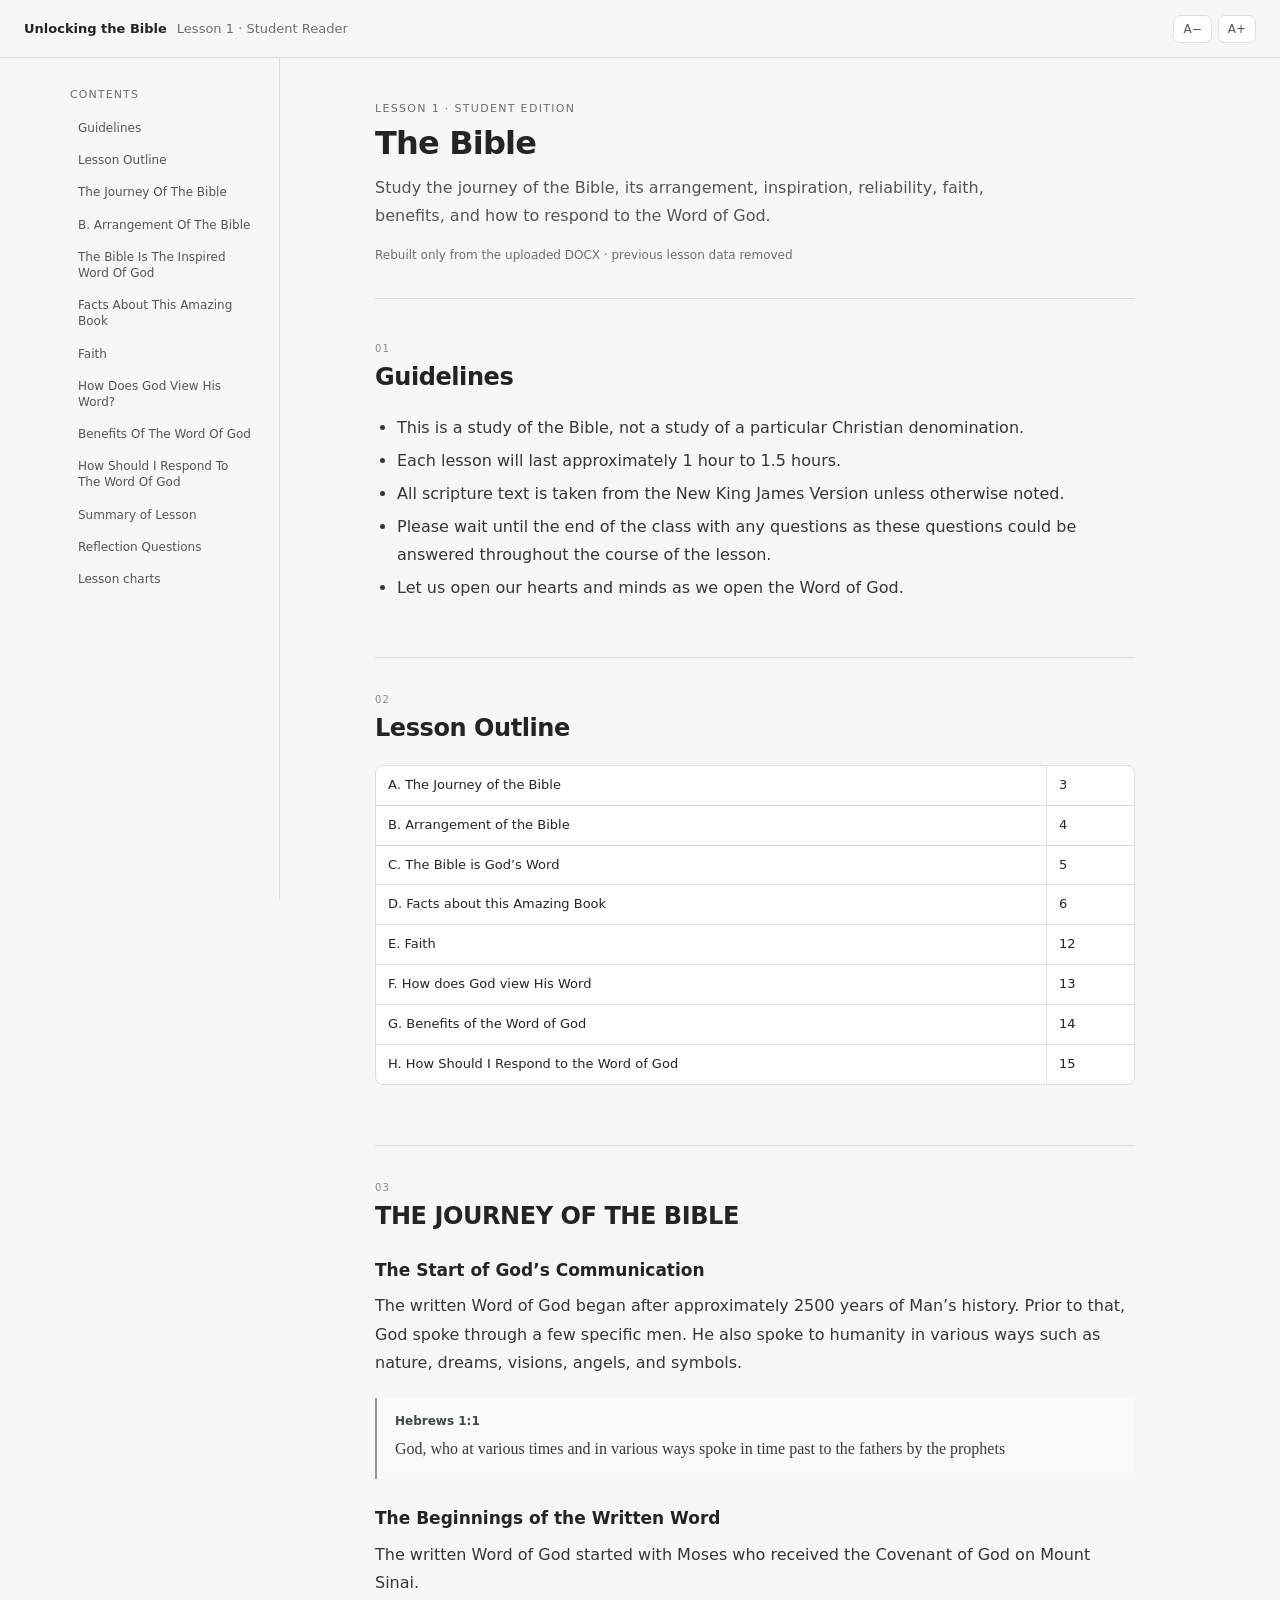
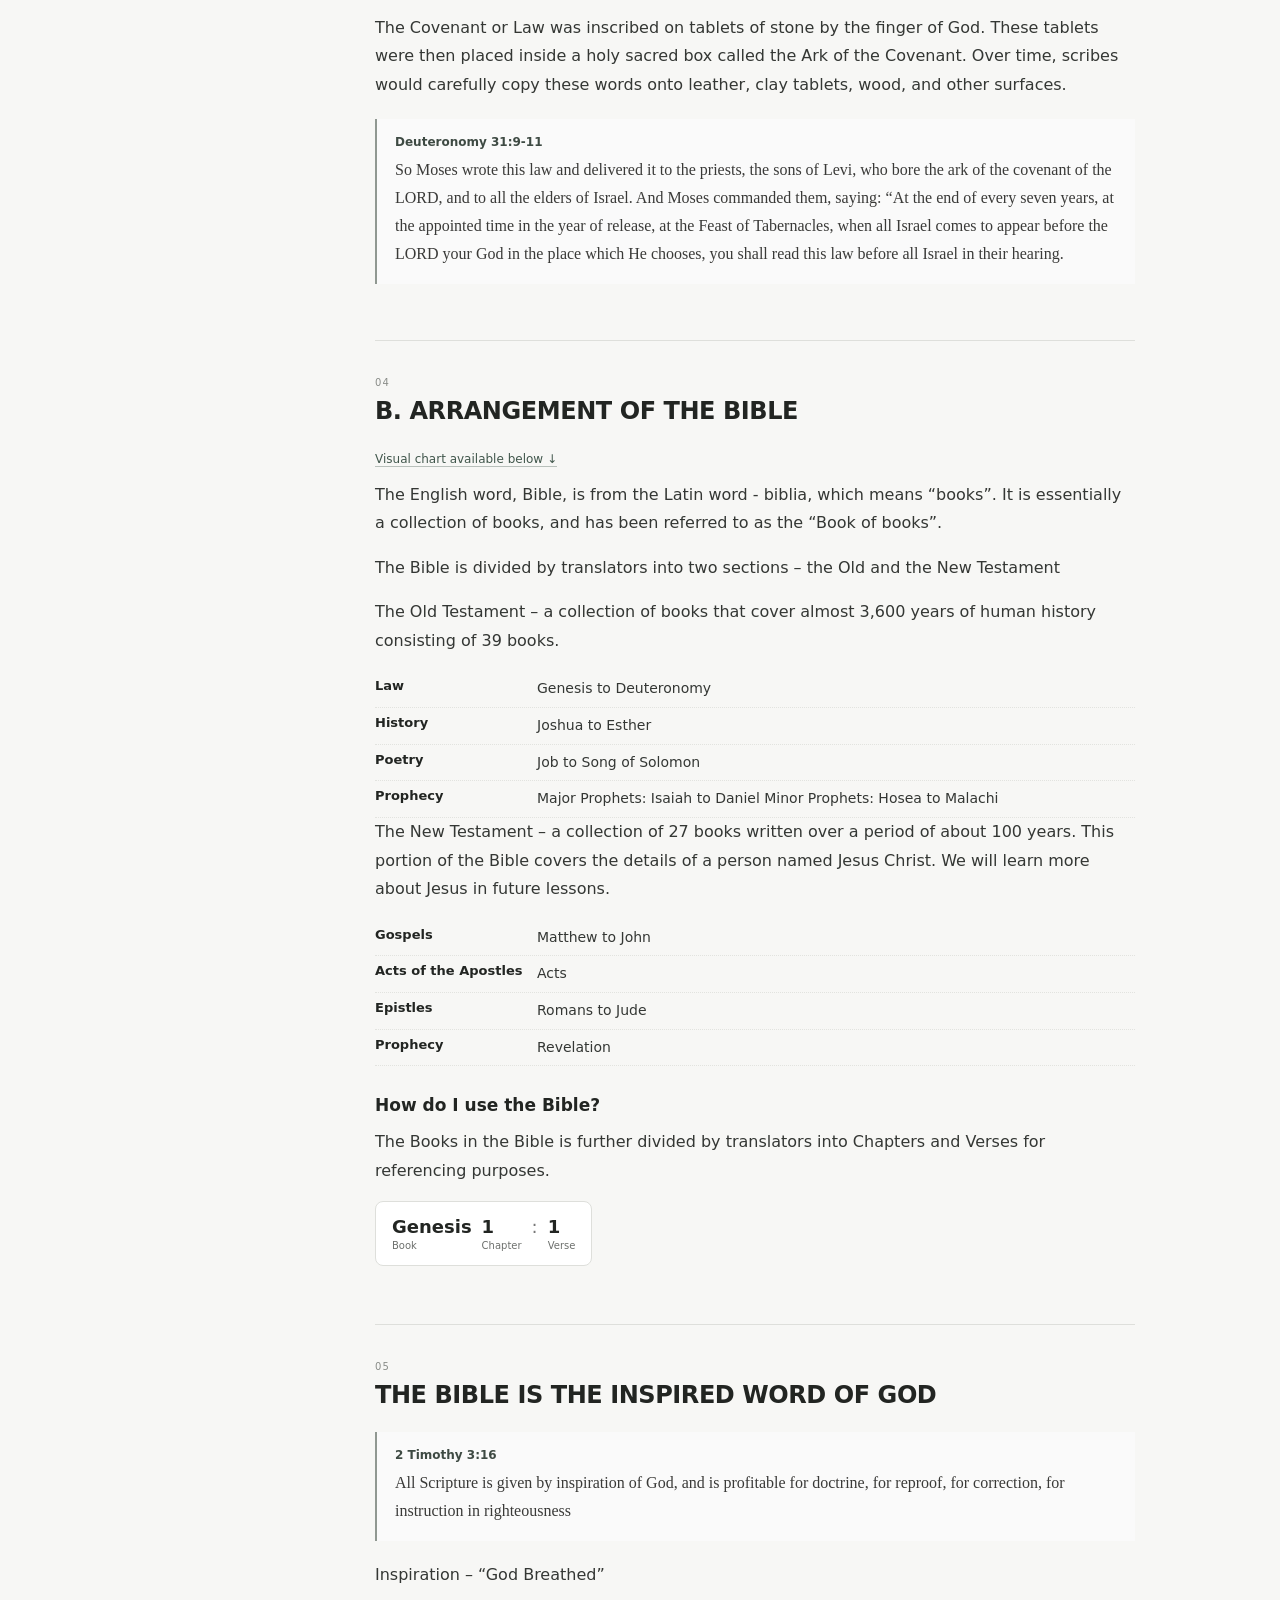
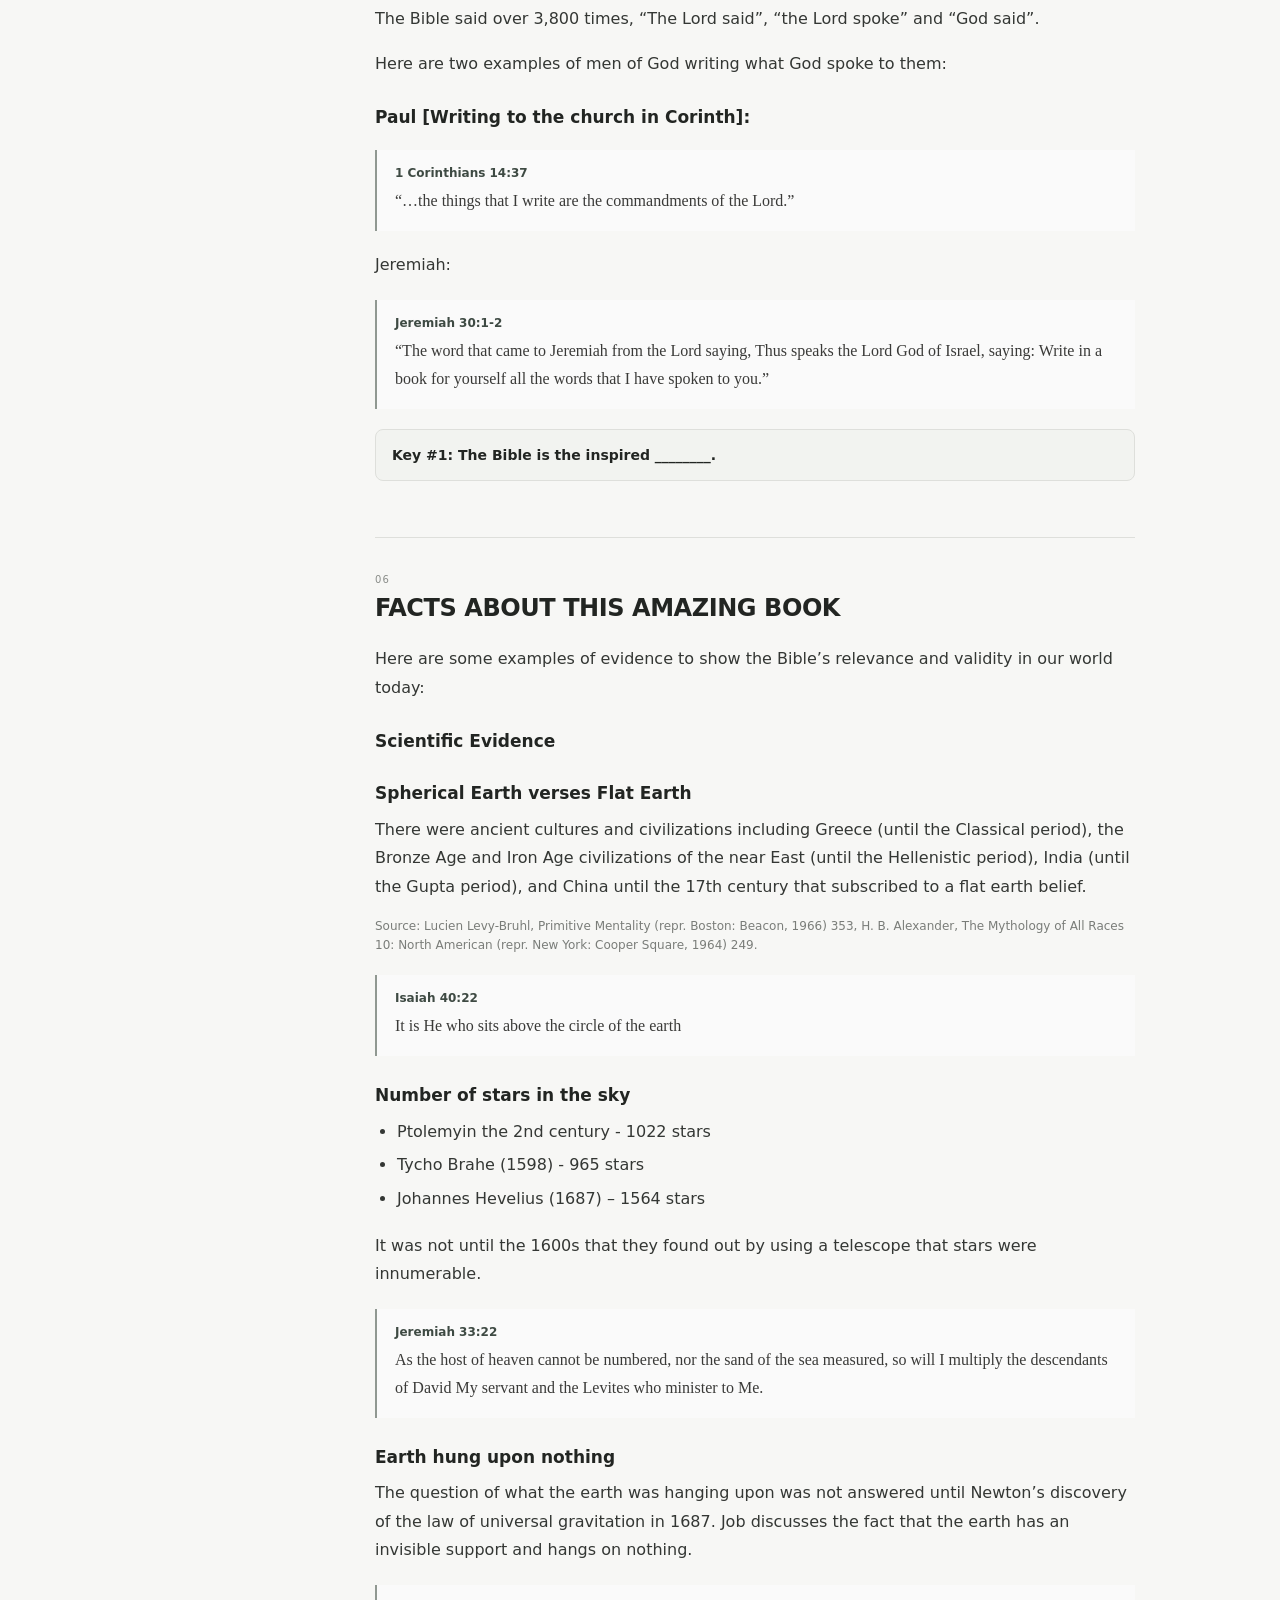
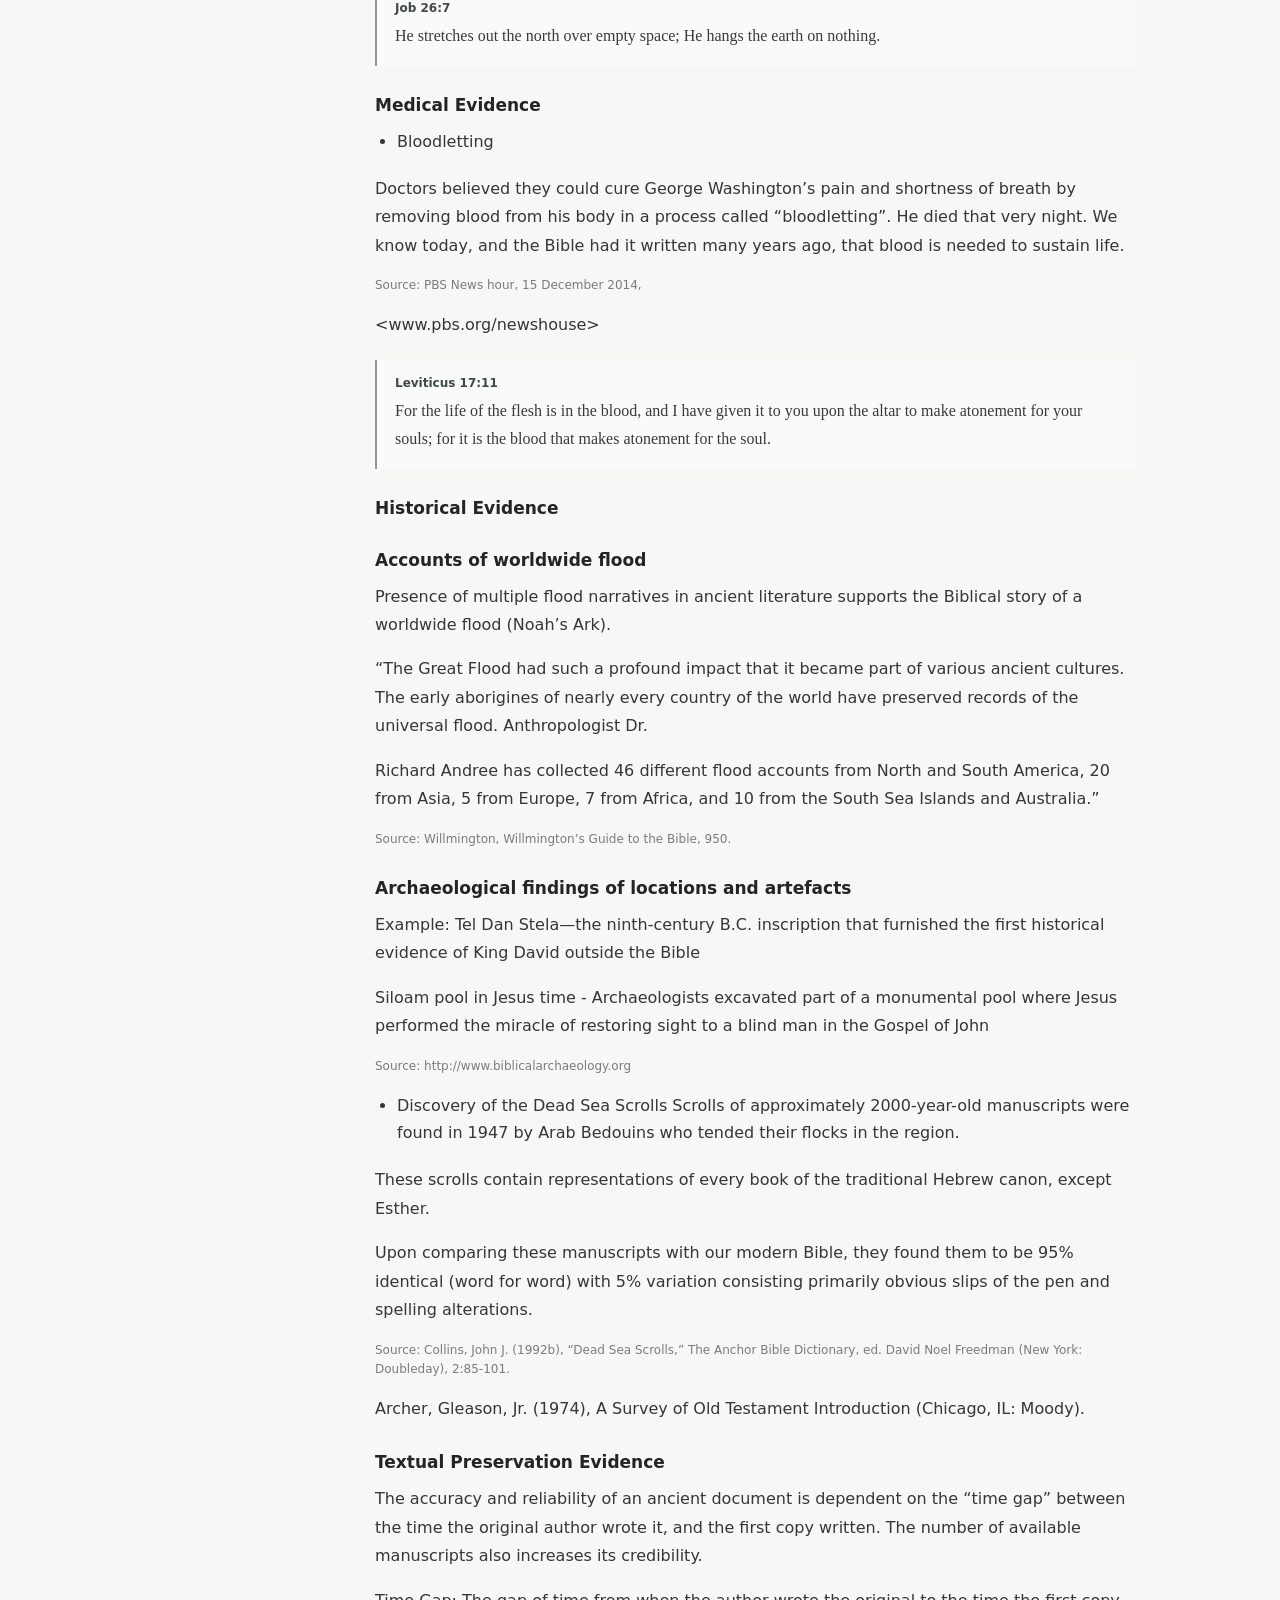
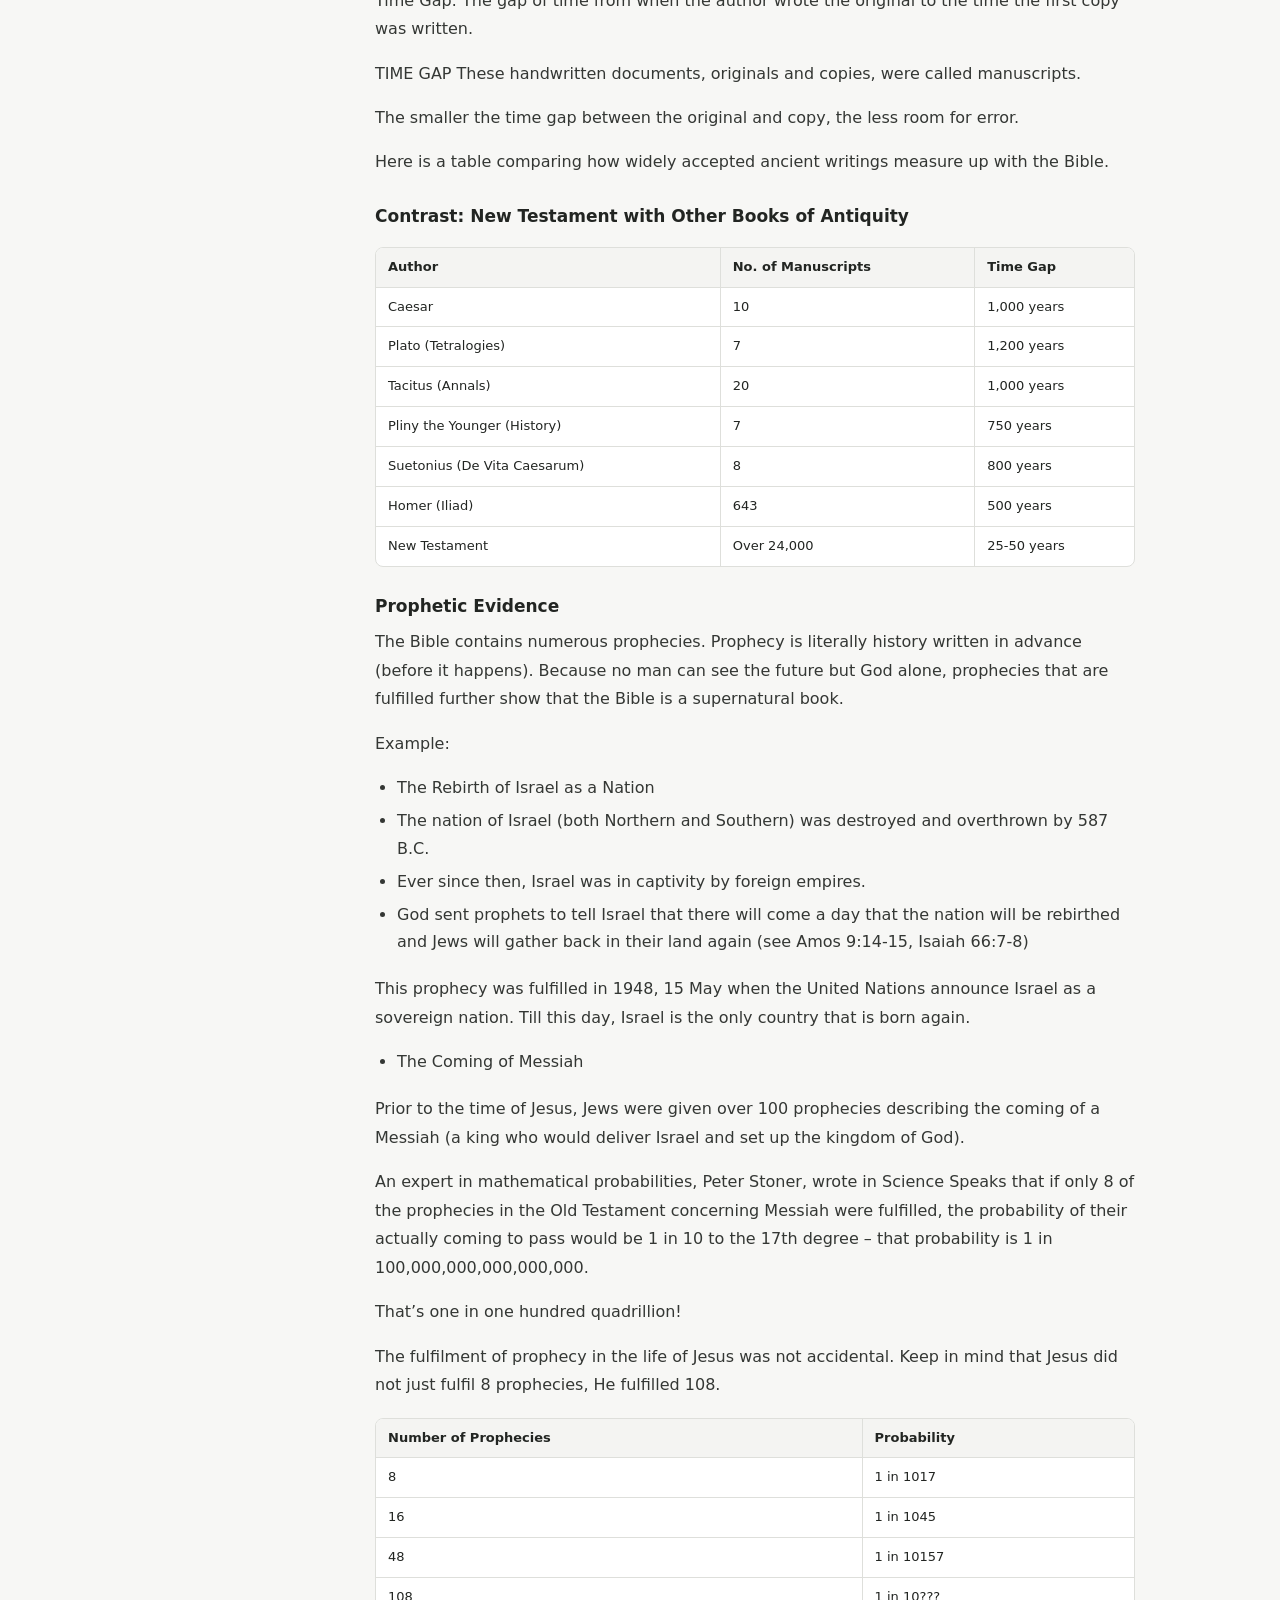
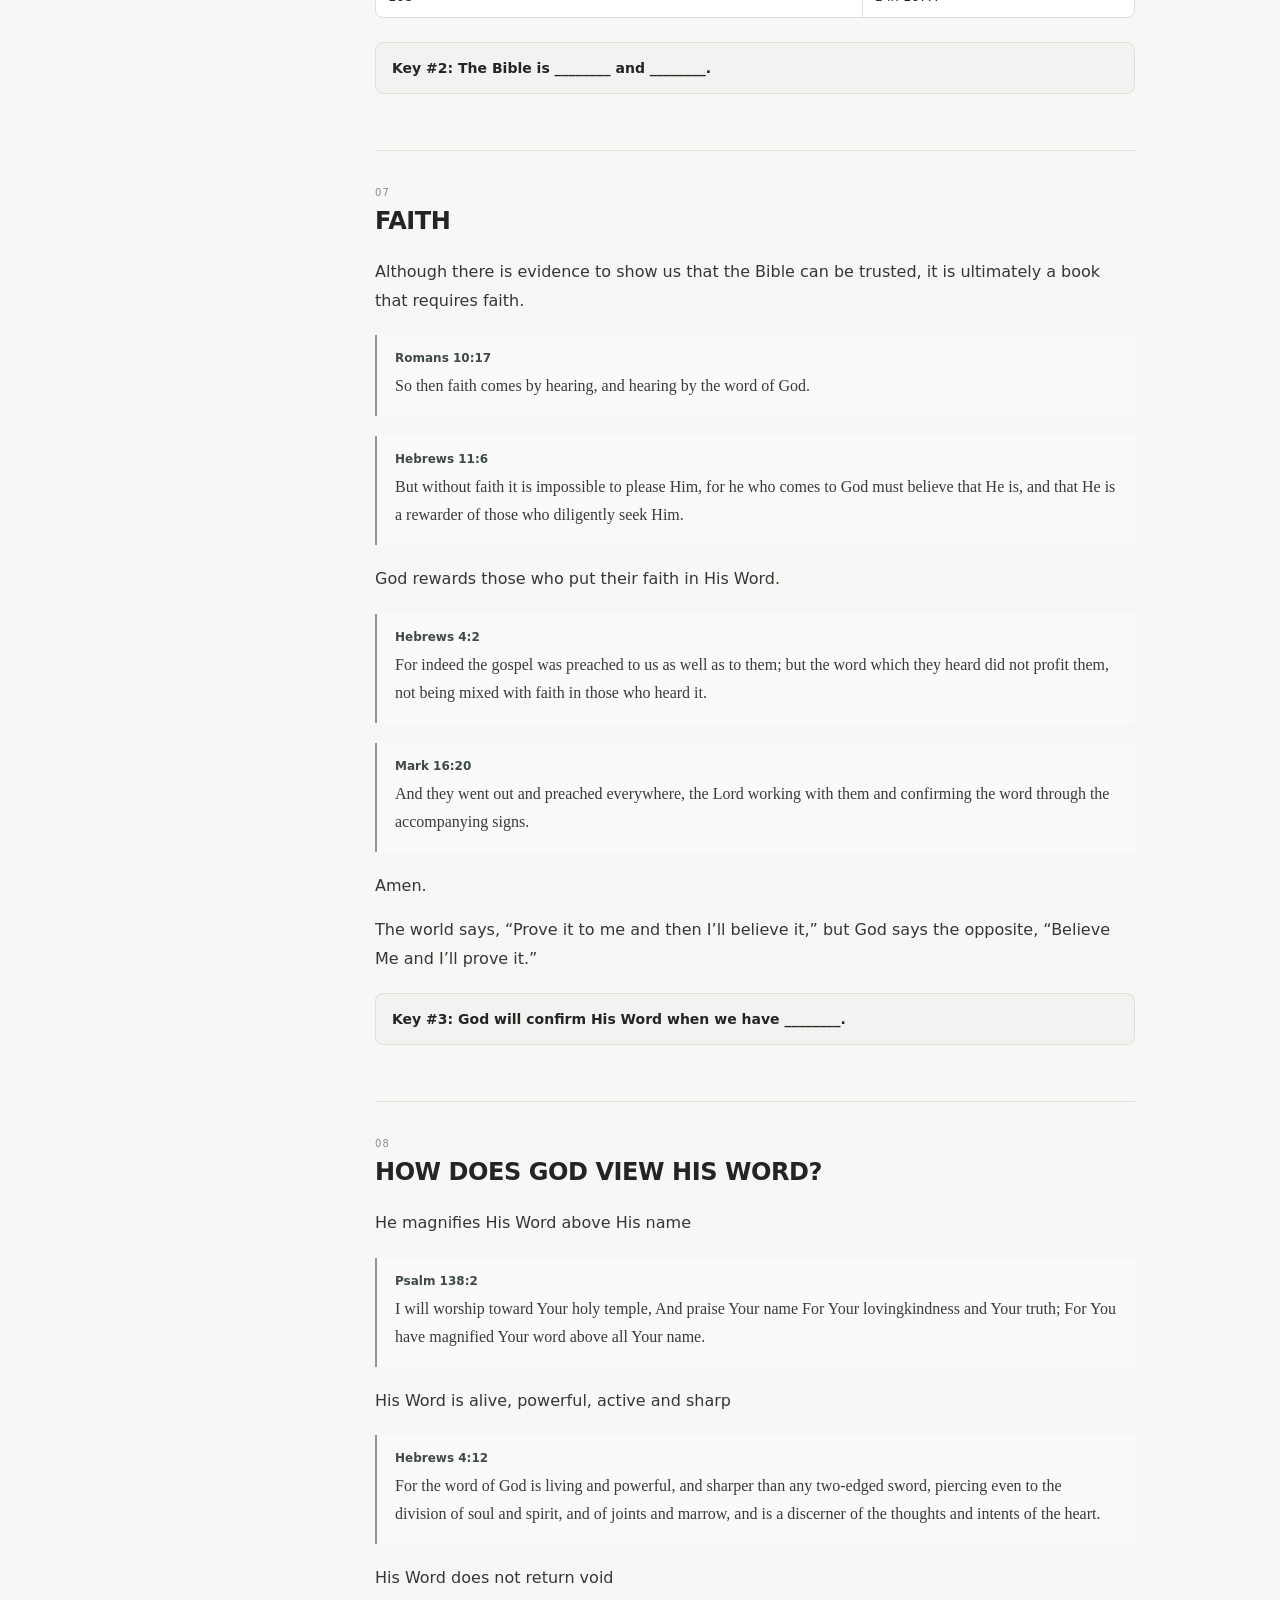
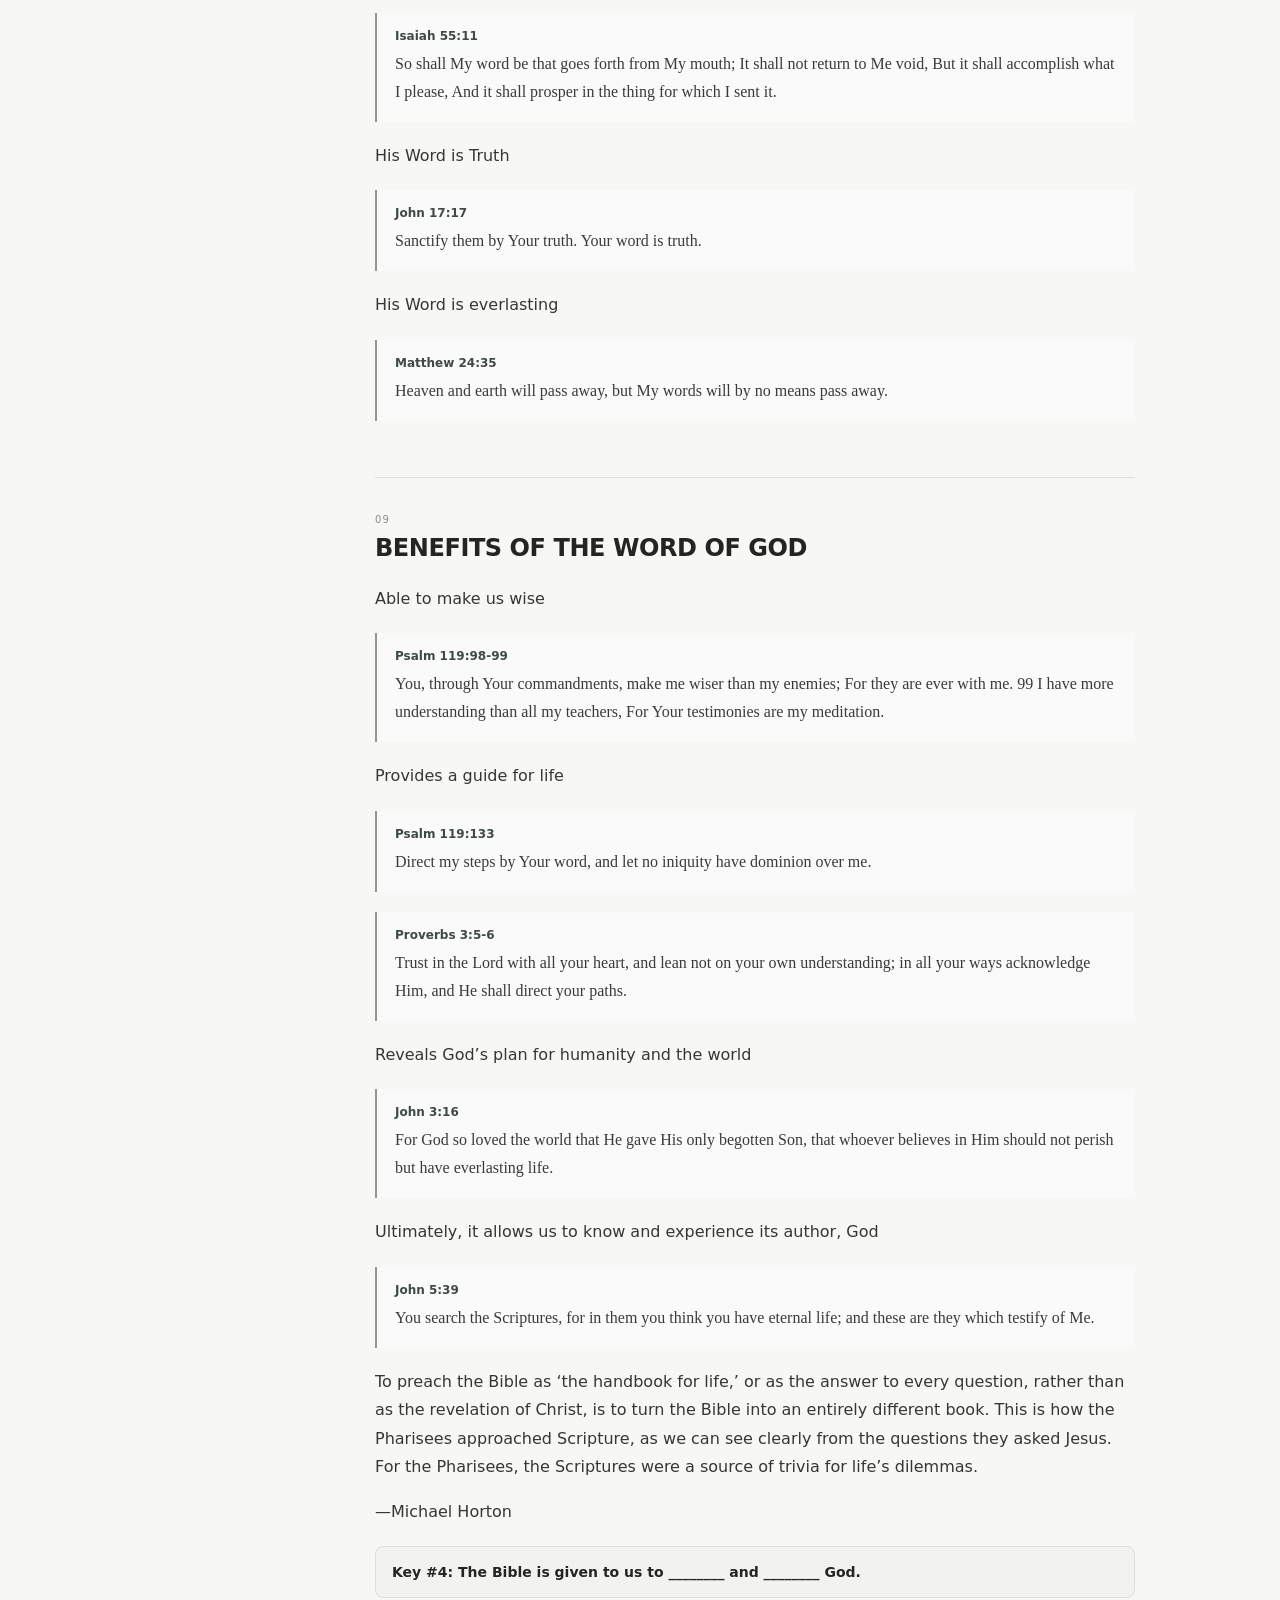
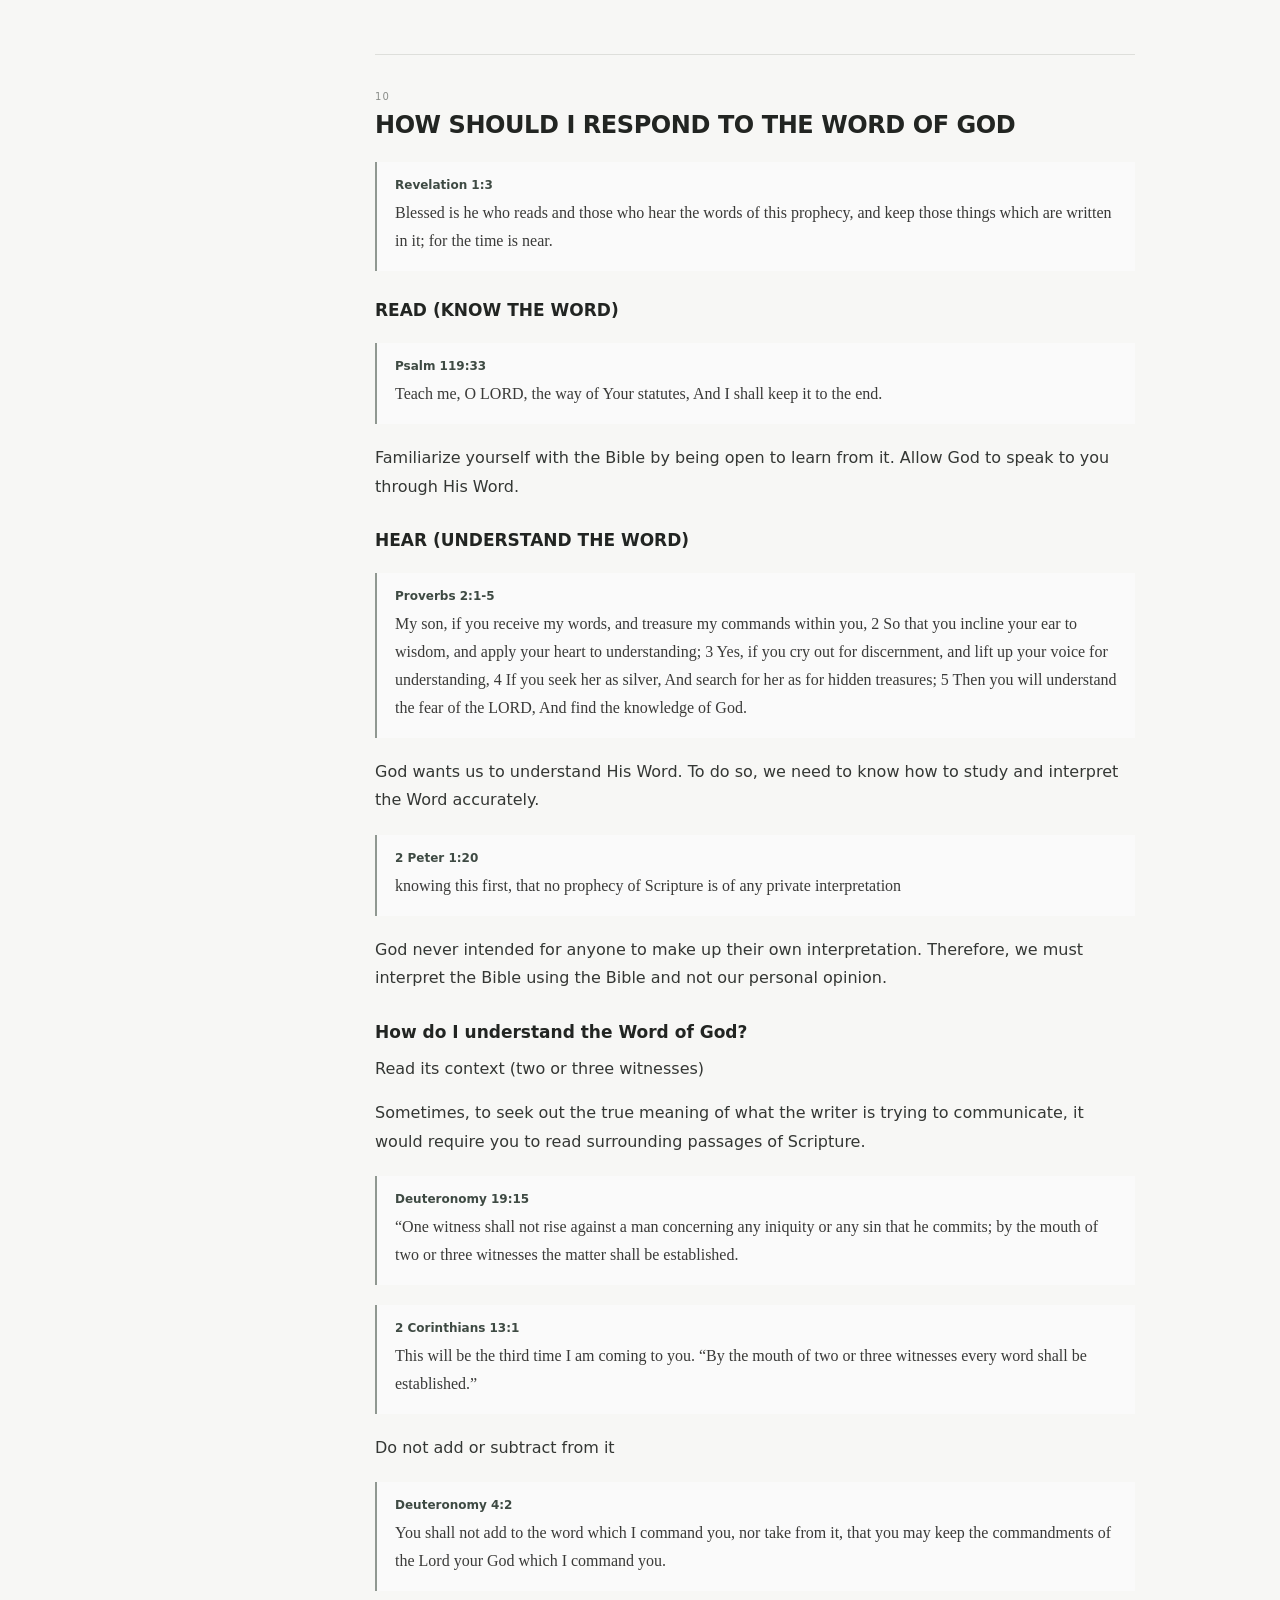
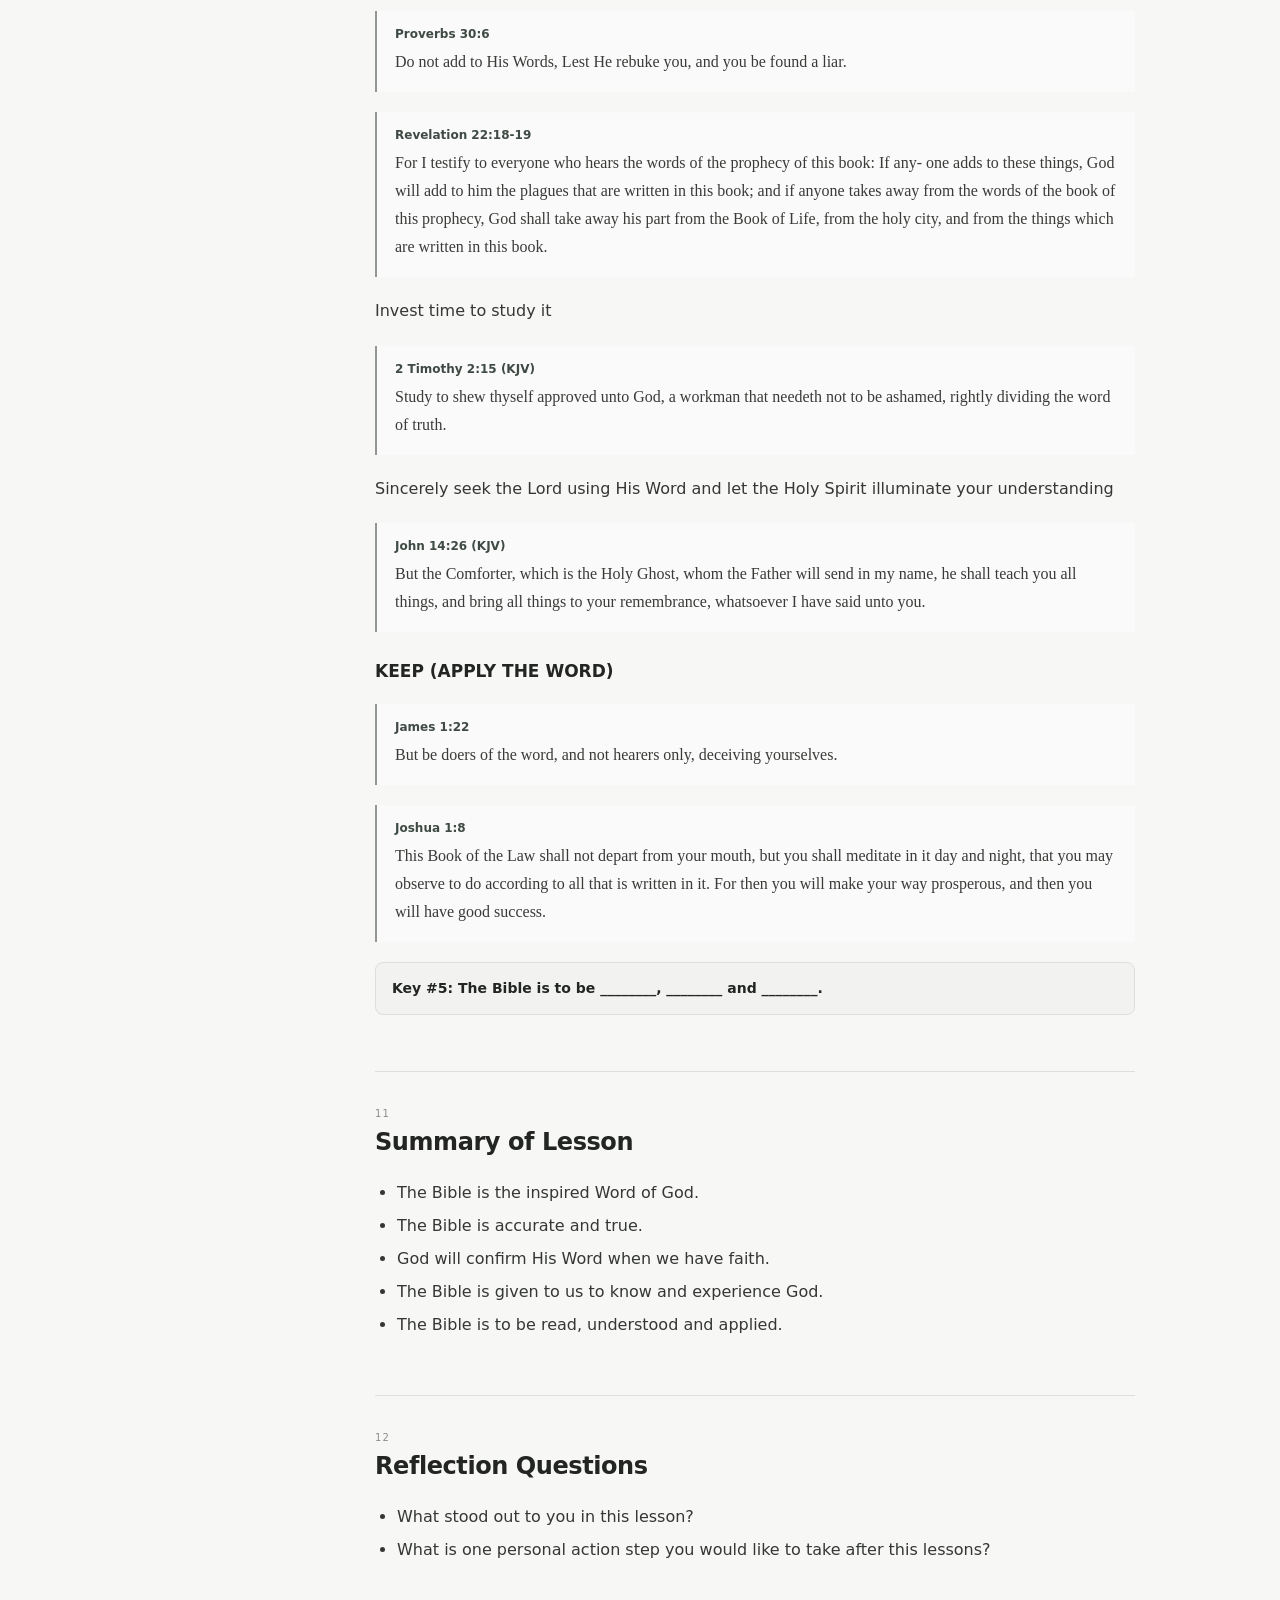
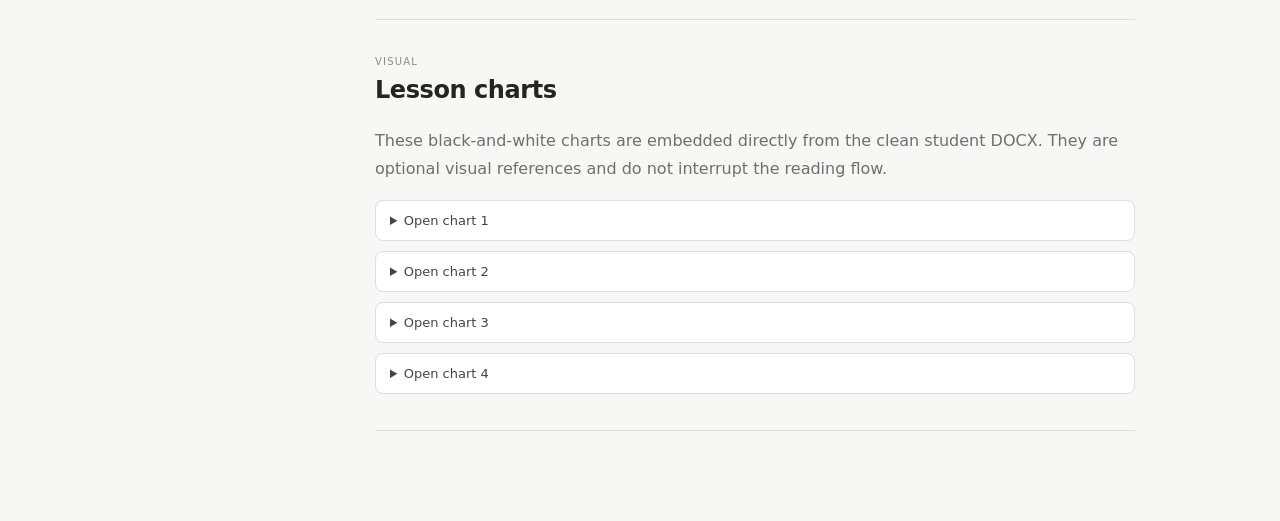
==== commit e2cc038b: "Update index.html" ====
--- a/index.html
+++ b/index.html
@@ -1,3017 +1,15 @@
-<!doctype html>
-<html lang="en">
-<head>
-  <meta charset="utf-8" />
-  <meta name="viewport" content="width=device-width, initial-scale=1" />
-  <meta name="theme-color" content="#153c2f" />
-  <title>Unlocking the Bible | 12-Lesson Bible Study</title>
-  <meta name="description" content="A clean, modern 12-lesson Bible study with full lesson transcripts, reflection notes, and quick Scripture reference." />
-  <style>
-:root {
-  --bg: #f4f1ea;
-  --surface: #fffdf8;
-  --surface-soft: #f8f5ef;
-  --ink: #17201c;
-  --muted: #68716c;
-  --line: #dfd9cc;
-  --green: #173f31;
-  --green-2: #245743;
-  --green-soft: #e9f1ec;
-  --gold: #b58b4d;
-  --gold-soft: #f6ead2;
-  --rose-soft: #f7ece7;
-  --shadow: 0 18px 48px rgba(27, 39, 32, .08);
-  --shadow-sm: 0 8px 24px rgba(27, 39, 32, .06);
-  --sidebar: 282px;
-  --bible: 360px;
-  --topbar: 72px;
-  --body-size: 16px;
-}
-
-body[data-font="sm"] { --body-size: 15px; }
-body[data-font="md"] { --body-size: 16px; }
-body[data-font="lg"] { --body-size: 18px; }
-
-* { box-sizing: border-box; }
-html { scroll-behavior: smooth; }
-body {
-  margin: 0;
-  min-height: 100vh;
-  color: var(--ink);
-  background:
-    radial-gradient(circle at 15% -10%, rgba(181,139,77,.14), transparent 26rem),
-    var(--bg);
-  font-family: Inter, ui-sans-serif, system-ui, -apple-system, BlinkMacSystemFont, "Segoe UI", sans-serif;
-  -webkit-font-smoothing: antialiased;
-}
-button, input, textarea { font: inherit; }
-button { cursor: pointer; }
-a { color: inherit; }
-img { display: block; max-width: 100%; }
-
-.app-shell {
-  min-height: 100vh;
-  display: grid;
-  grid-template-columns: var(--sidebar) minmax(0,1fr) var(--bible);
-  grid-template-rows: var(--topbar) 1fr;
-  grid-template-areas:
-    "top top top"
-    "lessons main bible";
-}
-
-.topbar {
-  grid-area: top;
-  position: sticky;
-  top: 0;
-  z-index: 90;
-  height: var(--topbar);
-  display: grid;
-  grid-template-columns: auto 1fr auto;
-  align-items: center;
-  gap: 18px;
-  padding: 0 20px;
-  background: rgba(244,241,234,.92);
-  backdrop-filter: blur(18px);
-  border-bottom: 1px solid rgba(223,217,204,.95);
-}
-.topbar-left, .topbar-actions { display: flex; align-items: center; gap: 10px; }
-.topbar-center { display: flex; justify-content: center; }
-.brand {
-  display: inline-flex;
-  align-items: center;
-  gap: 11px;
-  text-decoration: none;
-}
-.brand-mark {
-  width: 38px;
-  height: 38px;
-  display: grid;
-  place-items: center;
-  border-radius: 12px;
-  background: var(--green);
-  color: white;
-  font-family: Georgia, "Times New Roman", serif;
-  font-weight: 700;
-  box-shadow: 0 10px 22px rgba(23,63,49,.18);
-}
-.brand-copy strong { display: block; font-size: 14px; letter-spacing: -.01em; }
-.brand-copy small { display: block; margin-top: 2px; color: var(--muted); font-size: 10px; }
-.progress-pill {
-  padding: 8px 12px;
-  border: 1px solid var(--line);
-  border-radius: 999px;
-  background: rgba(255,253,248,.8);
-  color: var(--muted);
-  font-size: 11px;
-  font-weight: 750;
-}
-.font-controls { display: flex; gap: 5px; }
-.icon-btn, .bible-btn, .soft-btn, .primary-btn {
-  border: 1px solid var(--line);
-  border-radius: 11px;
-  min-height: 38px;
-}
-.icon-btn {
-  min-width: 38px;
-  padding: 8px 9px;
-  color: var(--ink);
-  background: rgba(255,253,248,.9);
-}
-.bible-btn {
-  padding: 8px 13px;
-  border-color: var(--green);
-  background: var(--green);
-  color: white;
-  font-weight: 750;
-}
-.bible-btn span { margin-left: 4px; opacity: .75; }
-
-.lesson-sidebar {
-  grid-area: lessons;
-  position: sticky;
-  top: var(--topbar);
-  height: calc(100vh - var(--topbar));
-  overflow-y: auto;
-  padding: 20px 14px 28px;
-  border-right: 1px solid var(--line);
-  background: rgba(239,235,227,.94);
-}
-.sidebar-intro { padding: 4px 7px 16px; }
-.eyebrow {
-  margin: 0;
-  color: var(--gold);
-  font-size: 9px;
-  font-weight: 850;
-  letter-spacing: .16em;
-  text-transform: uppercase;
-}
-.sidebar-intro h2 {
-  margin: 6px 0 6px;
-  font-size: 22px;
-  line-height: 1.1;
-  letter-spacing: -.03em;
-}
-.sidebar-intro p:not(.eyebrow) {
-  margin: 0;
-  color: var(--muted);
-  font-size: 12px;
-  line-height: 1.55;
-}
-.course-progress {
-  margin-bottom: 13px;
-  padding: 15px;
-  border: 1px solid var(--line);
-  border-radius: 16px;
-  background: rgba(255,253,248,.85);
-  box-shadow: var(--shadow-sm);
-}
-.course-progress-row { display: flex; justify-content: space-between; gap: 12px; align-items: end; }
-.course-progress strong { font-size: 13px; }
-.course-progress span { color: var(--muted); font-size: 10px; }
-.progress-track {
-  height: 8px;
-  margin-top: 10px;
-  overflow: hidden;
-  border-radius: 999px;
-  background: #e6dfd3;
-}
-.progress-track i { display: block; height: 100%; border-radius: inherit; background: linear-gradient(90deg,var(--green),#5e8f75); }
-.lesson-search, .bible-search {
-  display: flex;
-  align-items: center;
-  gap: 8px;
-  padding: 10px 11px;
-  border: 1px solid var(--line);
-  border-radius: 13px;
-  background: rgba(255,253,248,.9);
-}
-.lesson-search { margin-bottom: 13px; }
-.lesson-search input, .bible-search input {
-  width: 100%;
-  border: 0;
-  outline: 0;
-  background: transparent;
-  color: var(--ink);
-}
-.lesson-nav { display: grid; gap: 6px; }
-.lesson-link {
-  width: 100%;
-  display: grid;
-  grid-template-columns: 34px minmax(0,1fr) 20px;
-  gap: 9px;
-  align-items: center;
-  padding: 9px;
-  border: 0;
-  border-radius: 13px;
-  background: transparent;
-  color: var(--ink);
-  text-align: left;
-}
-.lesson-link:hover { background: rgba(255,255,255,.52); }
-.lesson-link.active { background: var(--surface); box-shadow: var(--shadow-sm); }
-.lesson-num {
-  width: 32px;
-  height: 32px;
-  display: grid;
-  place-items: center;
-  border-radius: 10px;
-  background: #dce8df;
-  color: var(--green);
-  font-size: 11px;
-  font-weight: 850;
-}
-.lesson-link.active .lesson-num { background: var(--green); color: white; }
-.lesson-link strong { display: block; font-size: 11.5px; line-height: 1.25; }
-.lesson-link small { display: block; margin-top: 2px; color: var(--muted); font-size: 9px; }
-.lesson-check {
-  width: 18px;
-  height: 18px;
-  display: grid;
-  place-items: center;
-  border-radius: 999px;
-  border: 1px solid var(--line);
-  font-size: 10px;
-  color: transparent;
-}
-.lesson-check.done { color: var(--green); background: var(--green-soft); border-color: #a5c0af; }
-
-.lesson-main {
-  grid-area: main;
-  min-width: 0;
-  padding: 30px clamp(20px,4vw,58px) 72px;
-}
-.lesson-hero, .overview, .section-nav, .transcript-wrap, .lesson-end { max-width: 900px; margin-inline: auto; }
-.hero-shell {
-  position: relative;
-  display: grid;
-  grid-template-columns: minmax(0,1.25fr) minmax(240px,.75fr);
-  gap: 22px;
-  overflow: hidden;
-  padding: 30px;
-  border-radius: 28px;
-  color: white;
-  background:
-    radial-gradient(circle at 85% 15%, rgba(211,177,112,.25), transparent 18rem),
-    linear-gradient(135deg,#12382b 0%,#1e4e3c 58%,#285e49 100%);
-  box-shadow: 0 24px 56px rgba(23,63,49,.18);
-}
-.hero-shell::after {
-  content: "";
-  position: absolute;
-  right: -90px;
-  bottom: -120px;
-  width: 280px;
-  height: 280px;
-  border-radius: 999px;
-  border: 1px solid rgba(255,255,255,.09);
-}
-.hero-copy { position: relative; z-index: 2; }
-.lesson-label {
-  display: inline-flex;
-  align-items: center;
-  gap: 8px;
-  color: #ecd09d;
-  font-size: 10px;
-  font-weight: 850;
-  letter-spacing: .12em;
-  text-transform: uppercase;
-}
-.lesson-label::before { content: ""; width: 24px; height: 1px; background: currentColor; }
-.hero-shell h1 {
-  margin: 13px 0 12px;
-  max-width: 660px;
-  font-size: clamp(36px,5vw,58px);
-  line-height: 1.02;
-  letter-spacing: -.045em;
-}
-.hero-summary {
-  max-width: 680px;
-  margin: 0;
-  color: rgba(255,255,255,.82);
-  font-size: 16px;
-  line-height: 1.72;
-}
-.hero-meta { display: flex; flex-wrap: wrap; gap: 8px; margin-top: 18px; }
-.hero-meta span {
-  padding: 8px 10px;
-  border: 1px solid rgba(255,255,255,.14);
-  border-radius: 999px;
-  background: rgba(255,255,255,.08);
-  color: rgba(255,255,255,.88);
-  font-size: 10px;
-  font-weight: 700;
-}
-.hero-actions { display: flex; gap: 8px; flex-wrap: wrap; margin-top: 20px; }
-.hero-action {
-  padding: 10px 13px;
-  border: 1px solid rgba(255,255,255,.16);
-  border-radius: 11px;
-  background: rgba(255,255,255,.1);
-  color: white;
-  font-weight: 750;
-}
-.hero-action.primary { background: white; color: var(--green); border-color: white; }
-.hero-art { position: relative; z-index: 2; display: flex; align-items: center; justify-content: center; }
-.hero-art-card {
-  width: min(100%,280px);
-  padding: 9px;
-  border: 1px solid rgba(255,255,255,.16);
-  border-radius: 24px;
-  background: rgba(255,255,255,.08);
-  transform: rotate(2deg);
-  box-shadow: 0 18px 38px rgba(0,0,0,.18);
-}
-.hero-art-card img { width: 100%; border-radius: 17px; }
-
-.overview { margin-top: 18px; }
-.overview-grid { display: grid; grid-template-columns: 1.1fr .9fr; gap: 14px; }
-.overview-card {
-  padding: 20px;
-  border: 1px solid var(--line);
-  border-radius: 20px;
-  background: rgba(255,253,248,.9);
-  box-shadow: var(--shadow-sm);
-}
-.overview-card h2 { margin: 6px 0 10px; font-size: 20px; letter-spacing: -.025em; }
-.overview-card p { margin: 0; color: var(--muted); font-size: 13px; line-height: 1.65; }
-.objective-list { display: grid; gap: 8px; margin-top: 12px; }
-.objective-item {
-  display: flex;
-  gap: 9px;
-  align-items: flex-start;
-  padding: 10px 11px;
-  border-radius: 13px;
-  background: var(--surface-soft);
-  color: #35413b;
-  font-size: 12px;
-  line-height: 1.55;
-}
-.objective-item b { color: var(--green); }
-.overview-facts { display: grid; gap: 10px; }
-.fact-row { display: flex; gap: 10px; align-items: flex-start; }
-.fact-icon {
-  flex: 0 0 34px;
-  width: 34px;
-  height: 34px;
-  display: grid;
-  place-items: center;
-  border-radius: 11px;
-  background: var(--green-soft);
-  color: var(--green);
-  font-size: 14px;
-}
-.fact-copy strong { display: block; font-size: 12px; }
-.fact-copy span { display: block; margin-top: 2px; color: var(--muted); font-size: 11px; line-height: 1.5; }
-
-.section-nav {
-  position: sticky;
-  top: calc(var(--topbar) + 10px);
-  z-index: 25;
-  display: flex;
-  gap: 7px;
-  overflow-x: auto;
-  margin-top: 16px;
-  padding: 9px;
-  border: 1px solid var(--line);
-  border-radius: 16px;
-  background: rgba(244,241,234,.9);
-  backdrop-filter: blur(16px);
-  box-shadow: var(--shadow-sm);
-  scrollbar-width: none;
-}
-.section-nav::-webkit-scrollbar { display: none; }
-.section-chip {
-  flex: 0 0 auto;
-  padding: 8px 10px;
-  border: 0;
-  border-radius: 10px;
-  background: transparent;
-  color: var(--muted);
-  font-size: 10px;
-  font-weight: 750;
-  white-space: nowrap;
-}
-.section-chip:hover, .section-chip.active { background: var(--surface); color: var(--green); }
-
-.transcript-wrap { margin-top: 18px; }
-.transcript-toolbar {
-  display: flex;
-  align-items: center;
-  justify-content: space-between;
-  gap: 12px;
-  margin-bottom: 14px;
-}
-.transcript-toolbar h2 { margin: 0; font-size: 25px; letter-spacing: -.035em; }
-.transcript-search {
-  width: min(100%,320px);
-  display: flex;
-  align-items: center;
-  gap: 8px;
-  padding: 9px 11px;
-  border: 1px solid var(--line);
-  border-radius: 12px;
-  background: var(--surface);
-}
-.transcript-search input { width: 100%; border: 0; outline: 0; background: transparent; }
-.transcript-status { margin: -5px 0 14px; color: var(--muted); font-size: 10px; }
-
-.transcript-section {
-  scroll-margin-top: 145px;
-  margin-bottom: 14px;
-  overflow: hidden;
-  border: 1px solid var(--line);
-  border-radius: 22px;
-  background: rgba(255,253,248,.94);
-  box-shadow: var(--shadow-sm);
-}
-.transcript-heading {
-  padding: 22px 24px 12px;
-  border-bottom: 1px solid rgba(223,217,204,.7);
-}
-.transcript-heading .section-number {
-  display: inline-block;
-  margin-bottom: 7px;
-  color: var(--gold);
-  font-size: 9px;
-  font-weight: 850;
-  letter-spacing: .14em;
-}
-.transcript-heading h2 {
-  margin: 0;
-  font-size: 27px;
-  line-height: 1.15;
-  letter-spacing: -.035em;
-}
-.transcript-body { padding: 20px 24px 26px; }
-.transcript-body > *:first-child { margin-top: 0; }
-.transcript-body > *:last-child { margin-bottom: 0; }
-.reading-paragraph {
-  max-width: 72ch;
-  margin: 0 0 16px;
-  color: #2b3530;
-  font-size: var(--body-size);
-  line-height: 1.82;
-}
-.subheading {
-  max-width: 72ch;
-  margin: 24px 0 10px;
-  color: var(--green);
-  font-size: 16px;
-  line-height: 1.35;
-  letter-spacing: -.015em;
-}
-.clean-list {
-  max-width: 72ch;
-  margin: 8px 0 18px;
-  padding-left: 0;
-  list-style: none;
-  counter-reset: item;
-}
-.clean-list li {
-  position: relative;
-  margin-bottom: 8px;
-  padding: 10px 12px 10px 38px;
-  border-radius: 12px;
-  background: #f7f4ee;
-  color: #303a35;
-  font-size: calc(var(--body-size) - 1px);
-  line-height: 1.6;
-}
-.clean-list.bullets li::before {
-  content: "";
-  position: absolute;
-  left: 15px;
-  top: 18px;
-  width: 6px;
-  height: 6px;
-  border-radius: 999px;
-  background: var(--gold);
-}
-.clean-list.numbered { counter-reset: item; }
-.clean-list.numbered li::before {
-  counter-increment: item;
-  content: counter(item);
-  position: absolute;
-  left: 11px;
-  top: 10px;
-  width: 20px;
-  height: 20px;
-  display: grid;
-  place-items: center;
-  border-radius: 999px;
-  background: var(--green-soft);
-  color: var(--green);
-  font-size: 10px;
-  font-weight: 850;
-}
-.clean-list.alpha { counter-reset: alpha; }
-.clean-list.alpha li::before {
-  counter-increment: alpha;
-  content: counter(alpha, upper-alpha);
-  position: absolute;
-  left: 11px;
-  top: 10px;
-  width: 20px;
-  height: 20px;
-  display: grid;
-  place-items: center;
-  border-radius: 7px;
-  background: var(--gold-soft);
-  color: #7c5a25;
-  font-size: 10px;
-  font-weight: 850;
-}
-.scripture-card {
-  max-width: 72ch;
-  margin: 18px 0;
-  overflow: hidden;
-  border: 1px solid #d6e0d9;
-  border-radius: 17px;
-  background: #f3f8f5;
-}
-.scripture-top {
-  display: flex;
-  align-items: center;
-  justify-content: space-between;
-  gap: 10px;
-  padding: 11px 14px;
-  border-bottom: 1px solid #dbe5df;
-}
-.scripture-top strong { color: var(--green); font-size: 11px; }
-.open-verse {
-  border: 0;
-  background: transparent;
-  color: var(--green);
-  font-size: 10px;
-  font-weight: 800;
-}
-.scripture-text {
-  margin: 0;
-  padding: 16px 18px 18px;
-  color: #28362f;
-  font-family: Georgia, "Times New Roman", serif;
-  font-size: calc(var(--body-size) + 1px);
-  line-height: 1.82;
-}
-.key-callout {
-  max-width: 72ch;
-  margin: 18px 0;
-  padding: 17px 18px;
-  border-left: 4px solid var(--gold);
-  border-radius: 0 16px 16px 0;
-  background: var(--gold-soft);
-}
-.key-callout small { display: block; margin-bottom: 5px; color: #785725; font-size: 9px; font-weight: 850; letter-spacing: .12em; text-transform: uppercase; }
-.key-callout strong { color: #4e3c22; font-size: 15px; line-height: 1.55; }
-.teacher-note {
-  max-width: 72ch;
-  margin: 16px 0;
-  padding: 14px 16px;
-  border-radius: 14px;
-  background: #f2f0ec;
-  color: #5f6762;
-  font-size: 12px;
-  line-height: 1.6;
-}
-.teacher-note b { color: #454d48; }
-.chart-note {
-  max-width: 72ch;
-  margin: 14px 0;
-  padding: 11px 13px;
-  border: 1px dashed #ceb988;
-  border-radius: 12px;
-  background: #fcf7ed;
-  color: #795e2f;
-  font-size: 11px;
-}
-.source-note {
-  max-width: 72ch;
-  margin: 10px 0;
-  padding-left: 12px;
-  border-left: 2px solid #d5d0c6;
-  color: #7b817e;
-  font-size: 10px;
-  line-height: 1.55;
-}
-.appendix-section {
-  border-style: dashed;
-  background: #f8f5ef;
-}
-.appendix-section .transcript-heading { background: #f4efe6; }
-.appendix-note { margin: 0 0 14px; color: var(--muted); font-size: 12px; line-height: 1.6; }
-
-.quick-review {
-  margin-top: 18px;
-  padding: 22px;
-  border: 1px solid var(--line);
-  border-radius: 22px;
-  background: var(--surface);
-  box-shadow: var(--shadow-sm);
-}
-.quick-review h2 { margin: 0 0 6px; font-size: 22px; }
-.quick-review > p { margin: 0; color: var(--muted); font-size: 12px; }
-.quiz-question { margin: 17px 0 10px; font-size: 14px; font-weight: 750; }
-.quiz-options { display: grid; gap: 7px; }
-.quiz-option {
-  display: flex;
-  gap: 8px;
-  align-items: flex-start;
-  padding: 10px 11px;
-  border: 1px solid var(--line);
-  border-radius: 11px;
-  background: #faf8f4;
-  color: var(--ink);
-  text-align: left;
-}
-.quiz-option.correct { border-color: #8fb49a; background: #edf6ef; }
-.quiz-option.wrong { border-color: #cea19c; background: #faefed; }
-.quiz-feedback { min-height: 18px; margin-top: 8px; color: var(--green); font-size: 11px; font-weight: 750; }
-
-.reflection-card {
-  margin-top: 16px;
-  padding: 24px;
-  border-radius: 24px;
-  background: linear-gradient(135deg,#153c2f,#285e49);
-  color: white;
-  box-shadow: 0 22px 42px rgba(23,63,49,.17);
-}
-.reflection-card .eyebrow { color: #e6c584; }
-.reflection-card h2 { margin: 7px 0 8px; font-size: 25px; letter-spacing: -.03em; }
-.reflection-prompt { max-width: 70ch; color: #edf4ef; font-size: 14px; line-height: 1.65; }
-.reflection-card textarea {
-  width: 100%;
-  min-height: 130px;
-  margin-top: 14px;
-  resize: vertical;
-  padding: 13px 14px;
-  border: 1px solid rgba(255,255,255,.16);
-  border-radius: 14px;
-  outline: 0;
-  background: rgba(255,255,255,.08);
-  color: white;
-}
-.reflection-card textarea::placeholder { color: rgba(255,255,255,.55); }
-.reflection-actions { display: flex; justify-content: space-between; gap: 10px; align-items: center; margin-top: 10px; flex-wrap: wrap; }
-.note-status { color: #d4e5da; font-size: 10px; }
-.save-note { padding: 9px 12px; border: 0; border-radius: 10px; background: white; color: var(--green); font-weight: 800; }
-
-.lesson-end { margin-top: 18px; }
-.complete-card {
-  display: flex;
-  justify-content: space-between;
-  gap: 14px;
-  align-items: center;
-  padding: 17px;
-  border: 1px solid var(--line);
-  border-radius: 18px;
-  background: var(--surface);
-}
-.complete-card h3 { margin: 0 0 3px; font-size: 14px; }
-.complete-card p { margin: 0; color: var(--muted); font-size: 11px; }
-.primary-btn { padding: 9px 13px; border-color: var(--green); background: var(--green); color: white; font-weight: 800; }
-.primary-btn.done { background: var(--green-soft); color: var(--green); border-color: #a8c3b1; }
-.lesson-next-prev { display: grid; grid-template-columns: 1fr 1fr; gap: 10px; margin-top: 10px; }
-.nav-card {
-  padding: 15px;
-  border: 1px solid var(--line);
-  border-radius: 16px;
-  background: var(--surface);
-  text-align: left;
-  color: var(--ink);
-}
-.nav-card:last-child { text-align: right; }
-.nav-card small { display: block; color: var(--muted); font-size: 9px; font-weight: 800; text-transform: uppercase; letter-spacing: .1em; }
-.nav-card strong { display: block; margin-top: 5px; font-size: 12px; }
-
-.bible-panel {
-  grid-area: bible;
-  position: sticky;
-  top: var(--topbar);
-  height: calc(100vh - var(--topbar));
-  display: flex;
-  flex-direction: column;
-  overflow: hidden;
-  border-left: 1px solid var(--line);
-  background: rgba(255,253,248,.96);
-}
-.bible-head { display: flex; align-items: center; justify-content: space-between; padding: 20px 17px 12px; }
-.bible-head h2 { margin: 4px 0 0; font-size: 23px; letter-spacing: -.03em; }
-.bible-search { margin: 0 15px 11px; }
-.translation-tabs { display: grid; grid-template-columns: repeat(4,1fr); gap: 5px; padding: 0 15px 11px; }
-.translation-tabs button {
-  padding: 7px 3px;
-  border: 1px solid var(--line);
-  border-radius: 9px;
-  background: #f4efe6;
-  color: var(--muted);
-  font-size: 9px;
-  font-weight: 800;
-}
-.translation-tabs button.active { background: var(--green); color: white; border-color: var(--green); }
-.quick-refs { padding: 0 15px 11px; border-bottom: 1px solid var(--line); }
-.quick-refs small { display: block; margin-bottom: 7px; color: var(--muted); font-size: 9px; font-weight: 800; text-transform: uppercase; letter-spacing: .1em; }
-.quick-ref-row { display: flex; gap: 6px; flex-wrap: wrap; }
-.quick-ref {
-  padding: 7px 8px;
-  border: 1px solid var(--line);
-  border-radius: 999px;
-  background: #f4efe6;
-  color: var(--green);
-  font-size: 9px;
-  font-weight: 800;
-}
-.bible-view { flex: 1; overflow-y: auto; padding: 17px; }
-.bible-empty { padding: 38px 10px; text-align: center; color: var(--muted); }
-.bible-empty-icon {
-  width: 48px;
-  height: 48px;
-  margin: 0 auto 12px;
-  display: grid;
-  place-items: center;
-  border-radius: 16px;
-  background: var(--green-soft);
-  color: var(--green);
-  font-size: 19px;
-}
-.bible-empty h3 { margin: 0 0 8px; color: var(--ink); font-size: 17px; }
-.bible-empty p { margin: 0 auto 10px; max-width: 270px; font-size: 11px; line-height: 1.6; }
-.text-link { border: 0; background: transparent; color: var(--green); font-weight: 800; text-decoration: underline; }
-.verse-header { padding-bottom: 12px; border-bottom: 1px solid var(--line); margin-bottom: 13px; }
-.verse-header small { color: var(--gold); font-size: 9px; font-weight: 850; letter-spacing: .1em; text-transform: uppercase; }
-.verse-header h3 { margin: 5px 0 0; font-size: 21px; }
-.verse-content { font-family: Georgia,"Times New Roman",serif; font-size: 15px; line-height: 1.85; }
-.verse-content .v, .verse-content .verse-number { font-family: ui-sans-serif,system-ui,sans-serif; font-size: 8px; vertical-align: super; color: var(--gold); font-weight: 800; }
-.verse-copyright { margin-top: 15px; padding-top: 10px; border-top: 1px solid var(--line); color: var(--muted); font-size: 8px; line-height: 1.4; }
-.bible-status { display: flex; gap: 7px; align-items: center; padding: 9px 14px; border-top: 1px solid var(--line); color: var(--muted); font-size: 9px; }
-.status-dot { width: 6px; height: 6px; border-radius: 999px; background: #d0a15e; }
-.status-dot.ok { background: #5da36e; }
-.status-dot.error { background: #bd6258; }
-
-.mobile-only { display: none; }
-.scrim { display: none; position: fixed; inset: var(--topbar) 0 0; background: rgba(19,29,24,.38); z-index: 55; }
-
-@media (max-width: 1200px) {
-  :root { --sidebar: 250px; --bible: 325px; }
-  .lesson-main { padding-inline: 26px; }
-}
-
-@media (max-width: 980px) {
-  .app-shell { display: block; padding-top: var(--topbar); }
-  .topbar { position: fixed; left: 0; right: 0; }
-  .topbar-center { display: none; }
-  .topbar { grid-template-columns: auto 1fr; }
-  .topbar-actions { justify-self: end; }
-  .mobile-only { display: inline-grid; place-items: center; }
-  .lesson-sidebar, .bible-panel {
-    position: fixed;
-    top: var(--topbar);
-    bottom: 0;
-    height: auto;
-    width: min(90vw,370px);
-    z-index: 70;
-    transition: transform .22s ease;
-    box-shadow: 0 22px 54px rgba(17,28,22,.24);
-  }
-  .lesson-sidebar { left: 0; transform: translateX(-105%); }
-  .lesson-sidebar.open { transform: translateX(0); }
-  .bible-panel { right: 0; left: auto; transform: translateX(105%); }
-  .bible-panel.open { transform: translateX(0); }
-  .scrim.show { display: block; }
-  .lesson-main { padding: 20px 14px 55px; }
-  .hero-shell { grid-template-columns: 1fr; padding: 24px; }
-  .hero-art { justify-content: flex-start; }
-  .hero-art-card { width: 220px; }
-  .overview-grid { grid-template-columns: 1fr; }
-  .section-nav { top: calc(var(--topbar) + 7px); }
-}
-
-@media (max-width: 620px) {
-  .brand-copy small { display: none; }
-  .brand-copy strong { font-size: 12px; }
-  .font-controls { display: none; }
-  .topbar { padding-inline: 10px; gap: 8px; }
-  .bible-btn { padding-inline: 10px; font-size: 11px; }
-  .hero-shell { padding: 21px; border-radius: 22px; }
-  .hero-shell h1 { font-size: 38px; }
-  .hero-summary { font-size: 14px; }
-  .hero-art-card { width: 180px; }
-  .transcript-toolbar { align-items: stretch; flex-direction: column; }
-  .transcript-search { width: 100%; }
-  .transcript-heading { padding: 18px 17px 10px; }
-  .transcript-heading h2 { font-size: 23px; }
-  .transcript-body { padding: 17px; }
-  .reading-paragraph { font-size: var(--body-size); line-height: 1.75; }
-  .scripture-text { padding: 14px 15px 16px; }
-  .lesson-next-prev { grid-template-columns: 1fr; }
-  .nav-card:last-child { text-align: left; }
-  .complete-card { align-items: flex-start; flex-direction: column; }
-}
-
-@media print {
-  .topbar, .lesson-sidebar, .bible-panel, .section-nav, .transcript-toolbar, .lesson-end, .scrim { display: none !important; }
-  .app-shell { display: block; }
-  .lesson-main { padding: 0; }
-  .hero-shell { color: #111; background: white; box-shadow: none; border: 1px solid #ddd; }
-  .hero-art { display: none; }
-  .transcript-section, .overview-card, .quick-review { break-inside: avoid; box-shadow: none; background: white; }
-}
-
-/* Creative visual/table upgrade */
-.visual-panels {
-  display: grid;
-  grid-template-columns: repeat(2, minmax(0, 1fr));
-  gap: 18px;
-}
-.visual-panel {
-  padding: 18px;
-  border: 1px solid rgba(212, 199, 173, 0.9);
-  border-radius: 22px;
-  background: linear-gradient(180deg, #fffdf9 0%, #f8f4ec 100%);
-  box-shadow: 0 16px 28px rgba(32, 43, 37, 0.06);
-}
-.visual-panel-featured {
-  grid-column: span 2;
-  background: linear-gradient(135deg, rgba(21,60,47,0.98), rgba(39,94,73,0.95));
-  color: #fffdf8;
-  border-color: rgba(255,255,255,0.08);
-}
-.visual-panel-featured .visual-badge { background: rgba(255,255,255,0.12); color: #eed6a0; }
-.visual-panel-featured h3,
-.visual-panel-featured .teacher-note b,
-.visual-panel-featured .subheading,
-.visual-panel-featured .reading-paragraph,
-.visual-panel-featured .clean-list li,
-.visual-panel-featured .source-note,
-.visual-panel-featured .chart-note strong,
-.visual-panel-featured .chart-note p,
-.visual-panel-featured .scripture-text { color: #f3f6f3; }
-.visual-panel-featured .teacher-note,
-.visual-panel-featured .scripture-card,
-.visual-panel-featured .chart-note,
-.visual-panel-featured .key-callout { background: rgba(255,255,255,0.08); border-color: rgba(255,255,255,0.12); }
-.visual-panel-head { margin-bottom: 12px; }
-.visual-panel-head h3 {
-  margin: 8px 0 0;
-  font-size: 22px;
-  font-family: Georgia, "Times New Roman", serif;
-}
-.visual-badge {
-  display: inline-flex;
-  align-items: center;
-  padding: 6px 10px;
-  border-radius: 999px;
-  background: #f4ead6;
-  color: #7f6234;
-  font-size: 10px;
-  font-weight: 800;
-  letter-spacing: .08em;
-  text-transform: uppercase;
-}
-.compare-card {
-  max-width: 78ch;
-  margin: 18px 0;
-  border: 1px solid rgba(208, 185, 135, 0.65);
-  border-radius: 20px;
-  background: linear-gradient(180deg, #fffdf8 0%, #f9f4ea 100%);
-  overflow: hidden;
-  box-shadow: 0 14px 26px rgba(44, 51, 46, 0.05);
-}
-.compare-card-head {
-  padding: 18px 18px 14px;
-  background: linear-gradient(135deg, rgba(212,183,124,0.16), rgba(21,60,47,0.06));
-  border-bottom: 1px solid rgba(214, 201, 173, 0.8);
-}
-.compare-card-head small {
-  display: block;
-  margin-bottom: 5px;
-  color: #8a6b3c;
-  font-size: 10px;
-  font-weight: 800;
-  letter-spacing: .12em;
-  text-transform: uppercase;
-}
-.compare-card-head h3 { margin: 0; font-size: 22px; }
-.compare-grid {
-  display: grid;
-  grid-template-columns: 1fr 1fr;
-}
-.compare-grid > div {
-  padding: 13px 16px;
-  border-top: 1px solid rgba(214, 201, 173, 0.7);
-  font-size: 13px;
-  line-height: 1.65;
-}
-.compare-grid > div:first-child { border-right: 1px solid rgba(214, 201, 173, 0.7); }
-.compare-grid-head {
-  background: #21493a;
-  color: #fffaf2;
-  font-weight: 800;
-  text-transform: uppercase;
-  letter-spacing: .06em;
-  font-size: 11px;
-}
-.chart-note {
-  display: grid;
-  grid-template-columns: 42px 1fr;
-  gap: 12px;
-  align-items: start;
-  max-width: 72ch;
-  margin: 14px 0;
-  padding: 14px 15px;
-  border: 1px solid rgba(206,185,136,0.9);
-  border-radius: 16px;
-  background: linear-gradient(135deg, #fff8ec, #f8f2e6);
-  color: #664f24;
-}
-.chart-note small {
-  display: block;
-  margin-bottom: 4px;
-  font-size: 10px;
-  letter-spacing: .12em;
-  text-transform: uppercase;
-  font-weight: 800;
-  color: #9d7840;
-}
-.chart-note strong { display: block; font-size: 14px; line-height: 1.45; }
-.chart-note p { margin: 6px 0 0; font-size: 12px; line-height: 1.6; color: #7a6031; }
-.chart-icon {
-  width: 42px;
-  height: 42px;
-  border-radius: 14px;
-  display: grid;
-  place-items: center;
-  background: linear-gradient(135deg, #21493a, #306750);
-  color: #f1deae;
-  font-size: 18px;
-}
-.source-note {
-  max-width: 72ch;
-  margin: 12px 0;
-  padding: 10px 12px;
-  border-radius: 12px;
-  background: #f5f1eb;
-  color: #666f6a;
-  font-size: 11px;
-  line-height: 1.6;
-}
-.source-note span {
-  display: block;
-  margin-bottom: 4px;
-  color: #8a907f;
-  font-size: 9px;
-  letter-spacing: .12em;
-  text-transform: uppercase;
-  font-weight: 800;
-}
-.clean-list.compact-list { gap: 8px; }
-.clean-list.compact-list li { padding: 9px 12px; font-size: 12px; }
-
-@media (max-width: 900px) {
-  .visual-panels { grid-template-columns: 1fr; }
-  .visual-panel-featured { grid-column: span 1; }
-  .compare-grid { grid-template-columns: 1fr; }
-  .compare-grid > div:first-child { border-right: 0; }
-  .compare-grid-head { display: none; }
-  .compare-grid > div { border-top: 1px solid rgba(214, 201, 173, 0.7); }
-}
-
-/* Creative data graphics */
-.info-graphic {
-  margin: 0 0 28px;
-  padding: 24px;
-  border: 1px solid var(--line);
-  border-radius: 24px;
-  background: linear-gradient(180deg, rgba(255,253,248,.98), rgba(246,242,234,.94));
-  overflow: hidden;
-}
-.graphic-heading { margin-bottom: 20px; }
-.graphic-heading h3 {
-  margin: 5px 0 6px;
-  font-family: Georgia, "Times New Roman", serif;
-  font-size: 27px;
-  letter-spacing: -.015em;
-}
-.graphic-heading p { margin: 0; color: var(--muted); line-height: 1.6; }
-.graphic-kicker {
-  color: var(--gold);
-  font-size: 9px;
-  font-weight: 850;
-  letter-spacing: .16em;
-  text-transform: uppercase;
-}
-
-.testament-grid {
-  display: grid;
-  grid-template-columns: 1fr auto 1fr;
-  align-items: stretch;
-  gap: 12px;
-}
-.testament-card {
-  padding: 18px;
-  border-radius: 20px;
-  color: #fffdf8;
-  background: linear-gradient(145deg, #183f31, #295d48);
-}
-.testament-card.new-testament { background: linear-gradient(145deg, #253c52, #365b74); }
-.testament-number {
-  float: right;
-  width: 58px;
-  height: 58px;
-  display: grid;
-  place-items: center;
-  border-radius: 18px;
-  background: rgba(255,255,255,.13);
-  font-family: Georgia, "Times New Roman", serif;
-  font-size: 26px;
-}
-.testament-card small { color: #dcc08a; font-size: 9px; font-weight: 850; letter-spacing: .14em; }
-.testament-card h4 { margin: 5px 0 16px; font-size: 20px; }
-.category-stack { display: grid; gap: 8px; clear: both; }
-.category-stack div {
-  padding: 10px 11px;
-  border-radius: 13px;
-  background: rgba(255,255,255,.09);
-}
-.category-stack b, .category-stack span { display: block; }
-.category-stack b { font-size: 12px; }
-.category-stack span { margin-top: 2px; color: rgba(255,255,255,.72); font-size: 10px; }
-.testament-bridge {
-  display: grid;
-  place-items: center;
-  align-content: center;
-  gap: 8px;
-  color: var(--muted);
-  font-size: 9px;
-  font-weight: 850;
-  letter-spacing: .1em;
-}
-.testament-bridge i { color: var(--gold); font-size: 24px; font-style: normal; }
-.reference-anatomy {
-  margin-top: 14px;
-  padding: 14px 16px;
-  display: flex;
-  align-items: center;
-  justify-content: center;
-  gap: 8px;
-  border-radius: 16px;
-  background: #fff;
-  border: 1px solid var(--line);
-  font-size: 22px;
-}
-.book-tag { color: var(--green); font-family: Georgia, "Times New Roman", serif; font-weight: 700; }
-.reference-anatomy em { color: var(--gold); font-style: normal; }
-.reference-anatomy > div {
-  margin-left: 14px;
-  display: grid;
-  grid-template-columns: repeat(3, auto);
-  gap: 10px;
-  color: var(--muted);
-  font-size: 8px;
-  letter-spacing: .12em;
-}
-
-.judgment-grid {
-  display: grid;
-  grid-template-columns: repeat(3, 1fr);
-  gap: 12px;
-}
-.judgment-column {
-  border-radius: 20px;
-  padding: 16px;
-  color: #fff;
-  background: linear-gradient(155deg, #243b34, #14251f);
-}
-.judgment-column:nth-child(2) { background: linear-gradient(155deg, #314259, #202b3a); }
-.judgment-column:nth-child(3) { background: linear-gradient(155deg, #59422f, #34271c); }
-.judgment-title { display: flex; gap: 10px; align-items: center; margin-bottom: 12px; }
-.judgment-title > span {
-  width: 38px; height: 38px; display: grid; place-items: center; border-radius: 12px;
-  background: rgba(255,255,255,.12); color: #edd09a; font-size: 18px;
-}
-.judgment-title small { color: rgba(255,255,255,.6); font-size: 8px; letter-spacing: .14em; }
-.judgment-title h4 { margin: 1px 0 0; font-size: 18px; }
-.judgment-list { display: grid; gap: 7px; }
-.judgment-item {
-  display: grid;
-  grid-template-columns: 26px 1fr;
-  gap: 8px;
-  align-items: start;
-  padding: 9px;
-  border-radius: 12px;
-  background: rgba(255,255,255,.07);
-}
-.judgment-item > b {
-  width: 26px; height: 26px; display: grid; place-items: center; border-radius: 8px;
-  background: rgba(255,255,255,.12); color: #f1d39b; font-size: 10px;
-}
-.judgment-item strong, .judgment-item span { display: block; }
-.judgment-item strong { font-size: 11px; }
-.judgment-item span { margin-top: 2px; color: rgba(255,255,255,.68); font-size: 9px; line-height: 1.4; }
-.graphic-footnote { margin: 14px 0 0; color: var(--muted); font-size: 10px; line-height: 1.5; }
-
-.restoration-head,
-.restoration-row {
-  display: grid;
-  grid-template-columns: 1fr 34px 1fr;
-  align-items: center;
-  gap: 8px;
-}
-.restoration-head {
-  padding: 0 10px 8px;
-  color: var(--muted);
-  font-size: 9px;
-  font-weight: 850;
-  letter-spacing: .12em;
-}
-.restoration-head span, .restoration-row > span { text-align: center; color: var(--gold); }
-.restoration-rows { display: grid; gap: 8px; }
-.restoration-row > div {
-  min-height: 58px;
-  display: flex;
-  align-items: center;
-  padding: 12px 14px;
-  border-radius: 14px;
-  background: #f2ede4;
-  font-size: 12px;
-  line-height: 1.45;
-}
-.restoration-row > div:last-child {
-  background: var(--green-soft);
-  color: var(--green);
-  font-weight: 750;
-}
-
-.feature-grid {
-  display: grid;
-  grid-template-columns: repeat(3, 1fr);
-  gap: 10px;
-}
-.feature-grid article {
-  padding: 16px;
-  border-radius: 18px;
-  background: #fff;
-  border: 1px solid var(--line);
-}
-.feature-grid article > span { font-size: 24px; }
-.feature-grid h4 { margin: 8px 0 5px; font-size: 13px; }
-.feature-grid p { margin: 0; color: var(--muted); font-size: 10px; line-height: 1.5; }
-
-.compare-card {
-  margin: 20px 0;
-  overflow: hidden;
-  border: 1px solid var(--line);
-  border-radius: 20px;
-  background: #fff;
-}
-.compare-card-head { padding: 16px 18px; background: #f6f1e8; }
-.compare-card-head small { color: var(--gold); font-size: 8px; font-weight: 850; letter-spacing: .13em; text-transform: uppercase; }
-.compare-card-head h3 { margin: 4px 0 0; font-size: 18px; }
-.compare-grid { display: grid; grid-template-columns: 1fr 1fr; }
-.compare-grid > div { padding: 11px 14px; border-top: 1px solid var(--line); font-size: 11px; line-height: 1.45; }
-.compare-grid > div + div { border-left: 1px solid var(--line); }
-.compare-grid-head > div { color: var(--green); font-weight: 850; background: var(--green-soft); }
-
-.visual-panels { display: grid; gap: 14px; }
-.visual-panel { padding: 18px; border: 1px solid var(--line); border-radius: 20px; background: #fff; }
-.visual-panel-featured { background: linear-gradient(180deg, #fffdf8, #f6f1e8); }
-.visual-panel-head { margin-bottom: 12px; }
-.visual-panel-head h3 { margin: 5px 0 0; font-size: 18px; }
-.visual-badge { display: inline-block; padding: 5px 8px; border-radius: 999px; background: var(--gold-soft); color: #72572e; font-size: 8px; font-weight: 850; text-transform: uppercase; }
-
-@media (max-width: 760px) {
-  .info-graphic { padding: 17px; border-radius: 20px; }
-  .testament-grid { grid-template-columns: 1fr; }
-  .testament-bridge { grid-template-columns: auto auto auto; }
-  .judgment-grid, .feature-grid { grid-template-columns: 1fr; }
-  .restoration-head { display: none; }
-  .restoration-row { grid-template-columns: 1fr; gap: 5px; }
-  .restoration-row > span { transform: rotate(90deg); }
-  .reference-anatomy { flex-wrap: wrap; justify-content: flex-start; }
-  .reference-anatomy > div { width: 100%; margin-left: 0; }
-}
-.days-grid {
-  display: grid;
-  grid-template-columns: repeat(4, 1fr);
-  gap: 10px;
-}
-.days-grid article,
-.timeline-cards article,
-.tabernacle-path article,
-.flow-steps article,
-.family-node,
-.pill-grid span {
-  background: #fff;
-  border: 1px solid var(--line);
-  border-radius: 18px;
-}
-.days-grid article {
-  padding: 16px 14px;
-  min-height: 92px;
-}
-.days-grid small,
-.timeline-cards small {
-  display: block;
-  color: var(--gold);
-  font-size: 9px;
-  font-weight: 850;
-  letter-spacing: .13em;
-  text-transform: uppercase;
-}
-.days-grid strong { display:block; margin-top: 8px; font-size: 14px; line-height:1.35; }
-.flow-steps {
-  display: flex;
-  align-items: stretch;
-  gap: 8px;
-  flex-wrap: wrap;
-}
-.flow-steps article {
-  flex: 1 1 140px;
-  padding: 16px 14px;
-  min-width: 120px;
-}
-.flow-steps h4 { margin: 0 0 6px; font-size: 14px; }
-.flow-steps p { margin: 0; color: var(--muted); font-size: 11px; line-height: 1.5; }
-.flow-arrow {
-  align-self: center;
-  color: var(--gold);
-  font-size: 22px;
-  font-weight: 700;
-}
-.compact-flow article { flex-basis: 110px; }
-.family-flow {
-  display: flex;
-  align-items: stretch;
-  gap: 10px;
-  flex-wrap: wrap;
-}
-.family-flow > span {
-  align-self: center;
-  color: var(--gold);
-  font-size: 22px;
-  font-weight: 700;
-}
-.family-node {
-  flex: 1 1 180px;
-  padding: 16px 14px;
-  text-align: center;
-}
-.family-node strong { display:block; font-size: 16px; }
-.family-node span { display:block; margin-top: 5px; color: var(--muted); font-size: 11px; }
-.pill-grid {
-  margin-top: 12px;
-  display: flex;
-  gap: 8px;
-  flex-wrap: wrap;
-}
-.pill-grid span {
-  display: inline-flex;
-  align-items: center;
-  padding: 9px 12px;
-  font-size: 10px;
-  line-height: 1.4;
-}
-.tabernacle-path {
-  display: grid;
-  grid-template-columns: repeat(3, 1fr);
-  gap: 10px;
-}
-.tabernacle-path article {
-  padding: 16px 14px;
-  position: relative;
-}
-.path-number {
-  width: 28px;
-  height: 28px;
-  border-radius: 999px;
-  display: grid;
-  place-items: center;
-  background: var(--green);
-  color: #fff;
-  font-size: 11px;
-  font-weight: 800;
-}
-.tabernacle-path h4 { margin: 10px 0 5px; font-size: 14px; }
-.tabernacle-path p { margin:0; color: var(--muted); font-size: 11px; }
-.timeline-cards {
-  display: grid;
-  grid-template-columns: repeat(5, 1fr);
-  gap: 10px;
-}
-.timeline-cards article {
-  padding: 16px 14px;
-  min-height: 100px;
-}
-.timeline-cards p { margin: 8px 0 0; font-size: 11px; line-height: 1.5; color: var(--muted); }
-.spirit-grid,
-.doctrine-grid { grid-template-columns: repeat(4, 1fr); }
-.endtimes-graphic .flow-steps article h4,
-.passover-steps article h4 { margin: 0; }
-.chart-note {
-  padding: 14px 16px;
-  border-radius: 18px;
-  background: linear-gradient(135deg, rgba(27,62,48,.06), rgba(212,183,124,.14));
-  border: 1px solid rgba(214, 201, 173, 0.75);
-}
-.chart-note p { margin-bottom: 0; }
-.visual-panel .clean-list,
-.visual-panel .reading-paragraph,
-.visual-panel .scripture-card,
-.visual-panel .key-callout,
-.visual-panel .teacher-note,
-.visual-panel .source-note { margin-bottom: 12px; }
-
-@media (max-width: 900px) {
-  .days-grid { grid-template-columns: repeat(2, 1fr); }
-  .timeline-cards { grid-template-columns: repeat(2, 1fr); }
-  .tabernacle-path { grid-template-columns: repeat(2, 1fr); }
-  .spirit-grid, .doctrine-grid { grid-template-columns: repeat(2, 1fr); }
-}
-
-@media (max-width: 760px) {
-  .days-grid,
-  .timeline-cards,
-  .tabernacle-path,
-  .spirit-grid,
-  .doctrine-grid,
-  .feature-grid { grid-template-columns: 1fr; }
-  .flow-steps,
-  .family-flow { flex-direction: column; }
-  .flow-arrow,
-  .family-flow > span { transform: rotate(90deg); }
-}
-
-/* Presentation view */
-.presentation-topbar {
-  align-items: end;
-  gap: 16px;
-}
-.presentation-caption {
-  margin: 6px 0 0;
-  color: var(--muted);
-  font-size: 13px;
-  line-height: 1.5;
-}
-.presentation-actions {
-  display: grid;
-  gap: 10px;
-  justify-items: end;
-}
-.slide-controls {
-  display: flex;
-  align-items: center;
-  gap: 10px;
-  padding: 8px;
-  border-radius: 16px;
-  background: rgba(255,255,255,.76);
-  border: 1px solid var(--line);
-  box-shadow: var(--shadow-sm);
-}
-.slide-counter {
-  min-width: 84px;
-  text-align: center;
-  font-size: 12px;
-  font-weight: 800;
-  color: var(--green);
-}
-.presentation-deck {
-  display: block;
-}
-.deck-slide {
-  display: none;
-  animation: fadeSlide .25s ease;
-}
-.deck-slide.active {
-  display: block;
-}
-@keyframes fadeSlide {
-  from { opacity: 0; transform: translateY(8px); }
-  to { opacity: 1; transform: translateY(0); }
-}
-.deck-slide .transcript-section,
-.deck-slide .quick-review,
-.deck-slide .reflection-card {
-  min-height: min(74vh, 900px);
-  padding: 34px 38px;
-  border-radius: 32px;
-  background: linear-gradient(180deg, rgba(255,253,248,.98), rgba(247,242,233,.96));
-  border: 1px solid rgba(223,217,204,.95);
-  box-shadow: 0 28px 70px rgba(17, 31, 25, .08);
-}
-.deck-slide .transcript-heading {
-  margin-bottom: 20px;
-  padding-bottom: 16px;
-  border-bottom: 1px solid rgba(223,217,204,.9);
-}
-.deck-slide .transcript-heading h2,
-.deck-slide .quick-review h2,
-.deck-slide .reflection-card h2 {
-  font-size: clamp(28px, 3.2vw, 42px);
-  letter-spacing: -.03em;
-  line-height: 1.08;
-}
-.deck-slide .section-number,
-.deck-slide .eyebrow {
-  font-size: 10px;
-  letter-spacing: .18em;
-}
-.deck-slide .transcript-body {
-  max-width: 980px;
-}
-.deck-slide .reading-paragraph,
-.deck-slide .clean-list li,
-.deck-slide .scripture-text,
-.deck-slide .teacher-note,
-.deck-slide .source-note,
-.deck-slide textarea,
-.deck-slide .reflection-prompt {
-  font-size: clamp(17px, 1.32vw, 20px);
-  line-height: 1.78;
-}
-.deck-slide .subheading {
-  font-size: clamp(20px, 2vw, 28px);
-  margin-top: 26px;
-}
-.deck-slide .info-graphic {
-  padding: 30px;
-  border-radius: 30px;
-}
-.deck-slide .graphic-heading h3 {
-  font-size: clamp(26px, 2.7vw, 38px);
-}
-.deck-slide .compare-card-head h3,
-.deck-slide .visual-panel-head h3 { font-size: 24px; }
-.deck-slide .visual-panel,
-.deck-slide .compare-card { box-shadow: var(--shadow-sm); }
-.deck-slide .scripture-card,
-.deck-slide .key-callout,
-.deck-slide .teacher-note,
-.deck-slide .chart-note,
-.deck-slide .source-note {
-  border-radius: 22px;
-}
-.deck-slide .quiz-question {
-  font-size: 22px;
-  line-height: 1.5;
-}
-.deck-slide .quiz-options {
-  grid-template-columns: 1fr;
-}
-.deck-slide textarea {
-  min-height: 240px;
-}
-.section-nav {
-  position: sticky;
-  top: calc(var(--topbar) + 10px);
-  z-index: 20;
-  background: rgba(244,241,234,.86);
-  backdrop-filter: blur(14px);
-  border: 1px solid rgba(223,217,204,.85);
-  border-radius: 18px;
-  padding: 10px;
-}
-.section-chip {
-  border-radius: 999px;
-  padding: 10px 14px;
-  font-weight: 700;
-}
-.section-chip.active {
-  background: var(--green);
-  color: #fff;
-}
-.transcript-status {
-  margin-bottom: 16px;
-  font-weight: 700;
-}
-
-@media (max-width: 980px) {
-  .presentation-actions { justify-items: stretch; }
-  .presentation-topbar { gap: 12px; }
-  .deck-slide .transcript-section,
-  .deck-slide .quick-review,
-  .deck-slide .reflection-card {
-    min-height: auto;
-    padding: 24px 20px;
-    border-radius: 24px;
-  }
-  .section-nav {
-    position: static;
-  }
-}
-
-@media (max-width: 760px) {
-  .slide-controls {
-    width: 100%;
-    justify-content: space-between;
-  }
-  .deck-slide .transcript-heading h2,
-  .deck-slide .quick-review h2,
-  .deck-slide .reflection-card h2 { font-size: 28px; }
-  .deck-slide .reading-paragraph,
-  .deck-slide .clean-list li,
-  .deck-slide .scripture-text,
-  .deck-slide .teacher-note,
-  .deck-slide .source-note,
-  .deck-slide textarea,
-  .deck-slide .reflection-prompt { font-size: 16px; }
-}
-
-/* Visual guide slide */
-.deck-slide-guide .visual-guide-slide {
-  min-height: min(74vh, 900px);
-  padding: 34px 38px;
-  border-radius: 32px;
-  background: linear-gradient(135deg, rgba(22,63,49,.98), rgba(31,87,67,.94));
-  color: #fffaf2;
-  border: 1px solid rgba(255,255,255,.08);
-  box-shadow: 0 28px 70px rgba(17, 31, 25, .14);
-}
-.visual-guide-hero {
-  display: flex;
-  justify-content: space-between;
-  gap: 18px;
-  align-items: start;
-}
-.visual-guide-hero h2 {
-  margin: 8px 0 8px;
-  font-size: clamp(32px, 3.7vw, 48px);
-  line-height: 1.05;
-  letter-spacing: -.03em;
-}
-.guide-subtitle {
-  margin: 0;
-  max-width: 760px;
-  color: rgba(255,250,242,.84);
-  font-size: 16px;
-  line-height: 1.65;
-}
-.guide-badge {
-  padding: 16px 20px;
-  border-radius: 20px;
-  background: rgba(255,255,255,.10);
-  border: 1px solid rgba(255,255,255,.12);
-  color: #f7d9a5;
-  font-weight: 800;
-  min-width: 170px;
-  text-align: center;
-}
-.guide-grid {
-  display: grid;
-  grid-template-columns: 1.35fr 1fr;
-  gap: 16px;
-  margin-top: 24px;
-}
-.guide-card {
-  padding: 22px;
-  border-radius: 24px;
-  background: rgba(255,255,255,.08);
-  border: 1px solid rgba(255,255,255,.10);
-  box-shadow: inset 0 1px 0 rgba(255,255,255,.06);
-}
-.guide-card small {
-  display: block;
-  color: #f5ca88;
-  text-transform: uppercase;
-  letter-spacing: .14em;
-  font-size: 10px;
-  font-weight: 800;
-}
-.guide-card h3 {
-  margin: 8px 0 12px;
-  font-size: 22px;
-  line-height: 1.2;
-}
-.guide-path {
-  display: flex;
-  gap: 8px;
-  align-items: center;
-  flex-wrap: wrap;
-}
-.guide-path span,
-.guide-ref-list .quick-ref {
-  display: inline-flex;
-  align-items: center;
-  padding: 10px 14px;
-  border-radius: 999px;
-  background: rgba(255,255,255,.10);
-  border: 1px solid rgba(255,255,255,.10);
-  color: #fffaf2;
-  font-weight: 700;
-}
-.guide-path i {
-  color: #f5ca88;
-  font-style: normal;
-  font-weight: 900;
-}
-.guide-list {
-  margin: 0;
-  padding-left: 20px;
-  display: grid;
-  gap: 10px;
-}
-.guide-list li,
-.guide-card p {
-  color: rgba(255,250,242,.88);
-  font-size: 15px;
-  line-height: 1.65;
-}
-.guide-ref-list {
-  display: flex;
-  gap: 10px;
-  flex-wrap: wrap;
-}
-.guide-card-steps .guide-steps {
-  display: grid;
-  gap: 10px;
-}
-.guide-card-steps .guide-steps div {
-  display: flex;
-  align-items: center;
-  gap: 12px;
-  padding: 12px 14px;
-  border-radius: 18px;
-  background: rgba(255,255,255,.08);
-}
-.guide-card-steps b {
-  width: 30px;
-  height: 30px;
-  border-radius: 999px;
-  display: grid;
-  place-items: center;
-  background: #f5ca88;
-  color: #173f31;
-  font-size: 13px;
-}
-.guide-card-steps span {
-  font-size: 14px;
-  color: rgba(255,250,242,.88);
-}
-
-@media (max-width: 980px) {
-  .deck-slide-guide .visual-guide-slide { padding: 24px 20px; border-radius: 24px; }
-  .visual-guide-hero { flex-direction: column; }
-  .guide-grid { grid-template-columns: 1fr; }
-}
-
-@media (max-width: 760px) {
-  .guide-path { flex-direction: column; align-items: stretch; }
-  .guide-path i { display: none; }
-  .guide-ref-list .quick-ref { width: 100%; justify-content: center; }
-}
-
-/* Chart showcase slide */
-.deck-slide-charts .chart-showcase-slide {
-  min-height: min(74vh, 900px);
-  padding: 34px 38px;
-  border-radius: 32px;
-  background: linear-gradient(180deg, rgba(255,253,248,.98), rgba(247,242,233,.96));
-  border: 1px solid rgba(223,217,204,.95);
-  box-shadow: 0 28px 70px rgba(17, 31, 25, .08);
-}
-.chart-showcase-hero {
-  display: flex;
-  justify-content: space-between;
-  align-items: start;
-  gap: 18px;
-  margin-bottom: 20px;
-}
-.chart-showcase-hero h2 {
-  margin: 8px 0 8px;
-  font-size: clamp(32px, 3.4vw, 46px);
-  line-height: 1.06;
-  letter-spacing: -.03em;
-}
-.chart-showcase-grid {
-  display: grid;
-  gap: 18px;
-}
-.chart-showcase-card {
-  padding: 22px;
-  border-radius: 26px;
-  background: rgba(255,255,255,.72);
-  border: 1px solid rgba(223,217,204,.92);
-  box-shadow: var(--shadow-sm);
-}
-.chart-showcase-head small {
-  display: block;
-  color: var(--gold);
-  text-transform: uppercase;
-  letter-spacing: .14em;
-  font-size: 10px;
-  font-weight: 800;
-}
-.chart-showcase-head h3 {
-  margin: 8px 0 14px;
-  font-size: 24px;
-}
-.chart-showcase-card .info-graphic {
-  margin-top: 0;
-}
-.chart-placeholder {
-  padding: 18px;
-  border-radius: 18px;
-  background: linear-gradient(135deg, rgba(27,62,48,.06), rgba(212,183,124,.14));
-  border: 1px solid rgba(214,201,173,.75);
-}
-.chart-placeholder p {
-  margin: 0;
-  color: var(--muted);
-  font-size: 15px;
-  line-height: 1.7;
-}
-
-@media (max-width: 980px) {
-  .deck-slide-charts .chart-showcase-slide { padding: 24px 20px; border-radius: 24px; }
-  .chart-showcase-hero { flex-direction: column; }
-}
-
-</style>
-</head>
-<body data-font="md">
-  <div class="app-shell">
-    <header class="topbar">
-      <div class="topbar-left">
-        <button class="icon-btn mobile-only" id="lessonMenuBtn" aria-label="Open lessons">☰</button>
-        <a class="brand" href="#lesson-1" id="brandHome">
-          <span class="brand-mark">U</span>
-          <span class="brand-copy"><strong>Unlocking the Bible</strong><small>Study Scripture with clarity</small></span>
-        </a>
-      </div>
-
-      <div class="topbar-center">
-        <span class="progress-pill" id="progressChip">0 of 12 completed</span>
-      </div>
-
-      <div class="topbar-actions">
-        <div class="font-controls" aria-label="Text size">
-          <button class="icon-btn" id="fontDecreaseBtn" aria-label="Smaller text">A−</button>
-          <button class="icon-btn" id="fontIncreaseBtn" aria-label="Larger text">A+</button>
-        </div>
-        <button class="bible-btn" id="bibleMobileBtn">Bible <span>↗</span></button>
-      </div>
-    </header>
-
-    <aside class="lesson-sidebar" id="lessonSidebar">
-      <div class="sidebar-intro">
-        <p class="eyebrow">12-LESSON JOURNEY</p>
-        <h2>Study at your pace</h2>
-        <p>Choose a lesson below. Your progress and notes stay on this device.</p>
-      </div>
-
-      <div class="course-progress" id="journeyCard"></div>
-
-      <label class="lesson-search">
-        <span>⌕</span>
-        <input id="lessonSearch" type="search" placeholder="Find a lesson" autocomplete="off" />
-      </label>
-
-      <nav class="lesson-nav" id="lessonNav"></nav>
-    </aside>
-
-    <main class="lesson-main" id="lessonMain">
-      <section class="lesson-hero" id="lessonHero"></section>
-      <section class="overview" id="lessonOverview"></section>
-      <nav class="section-nav" id="sectionNav" aria-label="Lesson sections"></nav>
-      <section class="transcript-wrap" id="lessonContent"></section>
-      <section class="lesson-end" id="lessonEnd"></section>
-    </main>
-
-    <aside class="bible-panel" id="biblePanel" aria-label="Bible quick reference">
-      <div class="bible-head">
-        <div><p class="eyebrow">QUICK REFERENCE</p><h2>Bible</h2></div>
-        <button class="icon-btn mobile-only" id="bibleCloseBtn" aria-label="Close Bible">✕</button>
-      </div>
-
-      <form class="bible-search" id="bibleSearchForm">
-        <input id="bibleSearchInput" placeholder="Acts 2:38 or grace" aria-label="Bible passage or keyword" />
-        <button type="submit" class="icon-btn" aria-label="Search">→</button>
-      </form>
-
-      <div class="translation-tabs" id="translationTabs">
-        <button data-version="KJV" class="active">KJV</button>
-        <button data-version="NIV">NIV</button>
-        <button data-version="NLT">NLT</button>
-        <button data-version="TAGALOG">Tagalog</button>
-      </div>
-
-      <div class="quick-refs" id="recentRefs"></div>
-
-      <div class="bible-view" id="bibleView">
-        <div class="bible-empty">
-          <div class="bible-empty-icon">✦</div>
-          <h3>Scripture stays beside the lesson</h3>
-          <p>Tap any Bible reference in the lesson to open it here without leaving your study.</p>
-          <button class="text-link" id="demoVerseBtn">Open Acts 2:38</button>
-        </div>
-      </div>
-
-      <div class="bible-status" id="bibleStatus"><span class="status-dot"></span><span>Bible API ready to connect</span></div>
-    </aside>
-
-    <div class="scrim" id="scrim"></div>
-  </div>
-
-  <script>
-window.lessonTranscriptData = {"1":{"lesson":1,"sourceType":"Teacher Notes","sections":[{"title":"Guidelines","blocks":[{"type":"note","text":"Note to Teacher: Please review the guidelines before the start of the lesson"},{"type":"list","style":"alpha","items":["This is a study of the Bible, not a study of a particular Christian denomination.","Each lesson will last approximately 1 hour to 1.5 hours.","All scripture text is taken from the New King James Version - unless noted otherwise.","Please wait until the end of the class with any questions as these questions could be answered throughout the course of the lesson.","Let us open our hearts and minds as we open the Word of God."]}]},{"title":"Lesson Objectives","blocks":[{"type":"heading","level":3,"text":"Primary Objective"},{"type":"bullet","text":"The student will be able to explain what the Bible is"},{"type":"bullet","text":"The student will be able to list the benefits of studying the Word of God"},{"type":"heading","level":3,"text":"Secondary Objectives"},{"type":"bullet","text":"The student will examine evidences and conclude that the Bible is reliable and true"},{"type":"bullet","text":"The student will demonstrate an attitude of wanting to know and understand the Word of God"}]},{"title":"Lesson Outline","blocks":[{"type":"list","style":"alpha","items":["The Journey of the Bible","Arrangement of the Bible","The Bible is God’s Word","Facts about this Amazing Book","Faith","How does God view His Word","Benefits of the Word of God","How Should I Respond to the Word of God"]}]},{"title":"The Journey Of The Bible","blocks":[{"type":"heading","level":3,"text":"I. The Start of God’s Communication"},{"type":"paragraph","text":"The written Word of God began after approximately 2500 years of Man’s history. Prior to that, God spoke to humanity in various ways such as nature, dreams, visions, angels, and symbols."},{"type":"scripture","ref":"Hebrews 1:1","text":"God, who at various times and in various ways spoke in time past to the fathers by the prophets"},{"type":"heading","level":3,"text":"II. The Beginnings of the Written Word"},{"type":"paragraph","text":"The written Word of God started with Moses who received the Covenant of God on Mount Sinai. The Covenant or Law was inscribed on tablets of stone by the finger of God. These tablets were then placed inside a holy sacred box called the Ark of the Covenant. Over time, scribes would carefully copy these words onto leather, clay tablets, wood, and other surfaces."},{"type":"scripture","ref":"Deuteronomy 31:9-11","text":"So Moses wrote this law and delivered it to the priests, the sons of Levi, who bore the ark of the covenant of the LORD, and to all the elders of Israel. And Moses commanded them, saying: “At the end of every seven years, at the appointed time in the year of release, at the Feast of Tabernacles, when all Israel comes to appear before the LORD your God in the place which He chooses, you shall read this law before all Israel in their hearing."}]},{"title":"Arrangement Of The Bible","blocks":[{"type":"chart","text":"Refer to Chart L1.1-5"},{"type":"paragraph","text":"The English word, Bible, is from the Latin word - biblia, which means “books”. It is essentially a collection of books, and has been referred to as the “Book of books”. The Bible is divided by translators into two sections – the Old and the New Testament The Old Testament – a collection of books that cover almost 3,600 years of human history consisting of 39 books. Law: Genesis to Deuteronomy History: Joshua to Esther Poetry: Job to Song of Solomon Prophecy:"},{"type":"list","style":"bullet","items":["Major Prophets: Isaiah to Daniel","Minor Prophets: Hosea to Malachi The New Testament – a collection of books that cover about 2,000 years of human history consisting of about 27 books. This portion of the Bible covers the details of a person named Jesus Christ. We will learn more about Jesus in future lessons. Gospels: Matthew to John Acts of the Apostles: Acts Epistles: Romans to Jude Prophecy: Revelation"]},{"type":"heading","level":3,"text":"How do I use the Bible?"},{"type":"paragraph","text":"The Books in the Bible is further divided by translators into Chapters and Verses for referencing purposes."},{"type":"paragraph","text":"Chapter"},{"type":"scripture","ref":"Genesis 1:1","text":"Book"},{"type":"paragraph","text":"Verse"}]},{"title":"The Bible Is The Inspired Word Of God","blocks":[{"type":"scripture","ref":"2 Timothy 3:16","text":"All Scripture is given by inspiration of God, and is profitable for doctrine, for reproof, for correction, for instruction in righteousness"},{"type":"paragraph","text":"Inspiration – “God Breathed” The Bible said over 3,800 times, “The Lord said”, “the Lord spoke” and “God said”. Here are two examples of men of God writing what God spoke to them:"},{"type":"heading","level":3,"text":"I. Paul [Writing to the church in Corinth]:"},{"type":"scripture","ref":"1 Corinthians 14:37","text":"“…the things that I write are the commandments of the Lord.”"},{"type":"heading","level":3,"text":"II. Jeremiah:"},{"type":"scripture","ref":"Jeremiah 30:1-2","text":"“The word that came to Jeremiah from the Lord saying, Thus speaks the Lord God of Israel, saying: Write in a book for yourself all the words that I have spoken to you.”"},{"type":"key","label":"Key #1","text":"The Bible is the inspired Word of God."}]},{"title":"Facts About This Amazing Book","blocks":[{"type":"note","text":"Note to Teacher: Please choose your examples selectively according to your student’s interest and comprehension abilities"},{"type":"paragraph","text":"Here are some examples of evidence to show the Bible’s relevance and validity in our world today:"},{"type":"heading","level":3,"text":"I. Scientific Evidence"},{"type":"chart","text":"Refer to Chart L1.2-5"},{"type":"heading","level":3,"text":"A.) Spherical Earth verses Flat Earth"},{"type":"paragraph","text":"There were ancient cultures and civilizations including Greece (until the Classical period), the Bronze Age and Iron Age civilizations of the near East (until the Hellenistic period), India (until the Gupta period), and China until the 17th century that subscribed to a flat earth belief."},{"type":"source","text":"Source: Lucien Levy-Bruhl, Primitive Mentality (repr. Boston: Beacon, 1966) 353, H. B. Alexander, The Mythology of All Races 10: North American (repr. New York: Cooper Square, 1964) 249."},{"type":"scripture","ref":"Isaiah 40:22","text":"It is He who sits above the circle of the earth"},{"type":"heading","level":3,"text":"B.) Number of stars in the sky"},{"type":"paragraph","text":"The standard star catalogue in the Middle Ages was the one published by Ptolemy in the 2nd century (part of his Almagest) and it listed 1022 stars. Tycho Brahe, who completed his ”thousand-star” catalogue in 1598, contain 965 stars. Johannes Hevelius published the last major catalogue based on naked eye observations in 1687, the Catalogus Stellarum Fixarum, which contains 1,564 stars. It was not until the 1600s that they found out by using a telescope that they were innumerable. Yet, Jeremiah had it written many years before that the host of Heaven, which are the stars, cannot be numbered."},{"type":"scripture","ref":"Jeremiah 33:22","text":"As the host of heaven cannot be numbered, nor the sand of the sea measured, so will I multiply the descendants of David My servant and the Levites who minister to Me."},{"type":"heading","level":3,"text":"C.) Earth hung upon nothing"},{"type":"paragraph","text":"The question of what the earth was hanging upon was not answered until Newton’s discovery of the law of universal gravitation in 1687. Job discusses the fact that the earth has an invisible support and hangs on nothing."},{"type":"scripture","ref":"Job 26:7","text":"He stretches out the north over empty space; He hangs the earth on nothing."},{"type":"heading","level":3,"text":"II. Medical Evidence"},{"type":"heading","level":3,"text":"A.) Bloodletting"},{"type":"paragraph","text":"Doctors believed they could cure George Washington’s pain and shortness of breath by removing blood from his body in a process called “bloodletting”. He died that very night. We know today, and the Bible had it written many years ago, that blood is needed to sustain life."},{"type":"source","text":"Source: PBS News hour, 15 December 2014, <www.pbs.org/newshouse>"},{"type":"scripture","ref":"Leviticus 17:11","text":"For the life of the flesh is in the blood, and I have given it to you upon the altar to make atonement for your souls; for it is the blood that makes atonement for the soul."},{"type":"heading","level":3,"text":"III. Historical Evidence"},{"type":"chart","text":"Refer to Chart L1.3-5"},{"type":"heading","level":3,"text":"A.) Accounts of worldwide flood"},{"type":"paragraph","text":"Presence of multiple flood narratives in ancient literature supports the Biblical story of a worldwide flood (Noah’s Ark). “The Great Flood had such a profound impact that it became part of various ancient cultures. The early aborigines of nearly every country of the world have preserved records of the universal flood. Anthropologist Dr. Richard Andree has collected 46 different flood accounts from North and South America, 20 from Asia, 5 from Europe, 7 from Africa, and 10 from the South Sea Islands and Australia.”"},{"type":"source","text":"Source: Willmington, Willmington’s Guide to the Bible, 950."},{"type":"paragraph","text":"B) Archaeological findings of locations and artefacts Example:"},{"type":"paragraph","text":"Tel Dan Stela—the ninth-century B.C. inscription that furnished the first historical evidence of King David outside the Bible Siloam pool in Jesus time - Archaeologists excavated part of a monumental pool where Jesus performed the miracle of restoring sight to a blind man in the Gospel of John"},{"type":"source","text":"Source: http://www.biblicalarchaeology.org C) Discovery of the Dead Sea Scrolls Scrolls of approximately 2000-year-old manuscripts were found in 1947 by Arab Bedouins who tended their flocks in the region. These scrolls contain representations of every book of the traditional Hebrew canon, except Esther. Upon comparing these manuscripts with our modern Bible, they found them to be 95% identical (word for word) with 5% variation consisting primarily obvious slips of the pen and spelling alterations."},{"type":"source","text":"Source: Collins, John J. (1992b), “Dead Sea Scrolls,” The Anchor Bible Dictionary, ed. David Noel Freedman (New York: Doubleday), 2:85-101. Archer, Gleason, Jr. (1974), A Survey of Old Testament Introduction (Chicago, IL: Moody)."},{"type":"heading","level":3,"text":"IV. Textual Preservation Evidence"},{"type":"paragraph","text":"The accuracy and reliability of an ancient document is dependent on the “time gap” between the time the original author wrote it, and the first copy written. The number of available manuscripts also increases its credibility. Time Gap: The gap of time from when the author wrote the original to the time the first copy was written."},{"type":"heading","level":3,"text":"Author · First Copy · Time Gap"},{"type":"paragraph","text":"These handwritten documents, originals and copies, were called manuscripts. The smaller the time gap between the original and copy, the less room for error. Here is a table comparing how widely accepted ancient writings measure up with the Bible. Contrast: New Testament with Other Books of Antiquity"},{"type":"paragraph","text":"Author"},{"type":"paragraph","text":"No. of Manuscripts"},{"type":"paragraph","text":"Time Gap"},{"type":"paragraph","text":"Caesar"},{"type":"paragraph","text":"1,000 years"},{"type":"paragraph","text":"Plato (Tetralogies)"},{"type":"paragraph","text":"1,200 years"},{"type":"paragraph","text":"Tacitus (Annals)"},{"type":"paragraph","text":"1,000 years"},{"type":"paragraph","text":"Pliny the Younger (History)"},{"type":"paragraph","text":"750 years"},{"type":"paragraph","text":"Suetonius (De Vita Caesarum)"},{"type":"paragraph","text":"800 years"},{"type":"paragraph","text":"Homer (Iliad)"},{"type":"paragraph","text":"500 years"},{"type":"paragraph","text":"New Testament"},{"type":"paragraph","text":"Over 24,000"},{"type":"paragraph","text":"25 years"},{"type":"heading","level":3,"text":"V. Prophetic Evidence"},{"type":"paragraph","text":"The Bible contains numerous prophecies. Prophecy is literally history written in advance (before it happens). Because no man can see the future but God alone, prophecies that are fulfilled further show that the Bible is a supernatural book. Example: A) The Rebirth of Israel as a Nation"},{"type":"list","style":"bullet","items":["The nation of Israel (both Northern and Southern) was destroyed and overthrown by 587 B.C.","Ever since then, Israel was in captivity by foreign empires.","God sent prophets to tell Israel that there will come a day that the nation will be rebirthed and Jews will gather back in their land again (see Amos 9:14-15, Isaiah 66:7-8) This prophecy was fulfilled in 1948, 15 May when the United Nations announce Israel as a sovereign nation. Till this day, Israel is the only country that is born again. B) The Coming of Messiah"]},{"type":"chart","text":"Refer to Chart L1.4-5"},{"type":"paragraph","text":"Prior to the time of Jesus, Jews were given over 100 prophecies describing the coming of a Messiah (a king who would deliver Israel and set up the kingdom of God). An expert in mathematical probabilities, Peter Stoner, wrote in Science Speaks that if only 8 of the prophecies in the Old Testament concerning Messiah were fulfilled, the probability of their actually coming to pass would be 1 in 10 to the 17th degree – that probability is 1 in 100,000,000,000,000,000. That’s one in one hundred quadrillion! The point is that when people say that the fulfilment of prophecy in the life of Jesus was accidental, they do not know what they are talking about. Keep in mind that Jesus did not just fulfil 8 prophecies, He fulfilled 108."},{"type":"paragraph","text":"Number of Prophecies"},{"type":"paragraph","text":"Probability"},{"type":"paragraph","text":"1 in 1017"},{"type":"paragraph","text":"1 in 1045"},{"type":"paragraph","text":"1 in 10157"},{"type":"paragraph","text":"1 in 10???"},{"type":"key","label":"Key #2","text":"The Bible is accurate and true."}]},{"title":"Faith","blocks":[{"type":"paragraph","text":"Although there is evidence to show us that the Bible can be trusted, it is ultimately a book that requires faith."},{"type":"scripture","ref":"Romans 10:17","text":"So then faith comes by hearing, and hearing by the word of God."},{"type":"scripture","ref":"Hebrews 11:6","text":"But without faith it is impossible to please Him, for he who comes to God must believe that He is, and that He is a rewarder of those who diligently seek Him."},{"type":"paragraph","text":"God rewards those who put their faith in His Word."},{"type":"scripture","ref":"Hebrews 4:2","text":"For indeed the gospel was preached to us as well as to them; but the word which they heard did not profit them, not being mixed with faith in those who heard it."},{"type":"scripture","ref":"Mark 16:20","text":"And they went out and preached everywhere, the Lord working with them and confirming the word through the accompanying signs. Amen."},{"type":"key","label":"Key #3","text":"God will confirm His Word when we have faith."},{"type":"paragraph","text":"The world says, “Prove it to me and then I’ll believe it,” but God says the opposite, “Believe Me and I’ll prove it.”"}]},{"title":"How Does God View His Word?","blocks":[{"type":"paragraph","text":"He magnifies His Word above His name"},{"type":"scripture","ref":"Psalm 138:2","text":"I will worship toward Your holy temple, And praise Your name For Your lovingkindness and Your truth; For You have magnified Your word above all Your name."},{"type":"paragraph","text":"His Word is alive, powerful, active and sharp"},{"type":"scripture","ref":"Hebrews 4:12","text":"For the word of God is living and powerful, and sharper than any two-edged sword, piercing even to the division of soul and spirit, and of joints and marrow, and is a discerner of the thoughts and intents of the heart."},{"type":"paragraph","text":"His Word does not return void"},{"type":"scripture","ref":"Isaiah 55:11","text":"So shall My word be that goes forth from My mouth; It shall not return to Me void, But it shall accomplish what I please, And it shall prosper in the thing for which I sent it."},{"type":"paragraph","text":"His Word is Truth"},{"type":"scripture","ref":"John 17:17","text":"Sanctify them by Your truth. Your word is truth."},{"type":"paragraph","text":"His Word is everlasting"},{"type":"scripture","ref":"Matthew 24:35","text":"Heaven and earth will pass away, but My words will by no means pass away."}]},{"title":"Benefits Of The Word Of God","blocks":[{"type":"paragraph","text":"Able to make us wise"},{"type":"scripture","ref":"Psalm 119:98-99","text":"You, through Your commandments, make me wiser than my enemies; For they are ever with me. 99 I have more understanding than all my teachers, For Your testimonies are my meditation."},{"type":"paragraph","text":"Provides a guide for life"},{"type":"scripture","ref":"Psalm 119:133","text":"Direct my steps by Your word, and let no iniquity have dominion over me."},{"type":"scripture","ref":"Proverbs 3:5-6","text":"Trust in the Lord with all your heart, and lean not on your own understanding; in all your ways acknowledge Him, and He shall direct your paths."},{"type":"paragraph","text":"Reveals God’s plan for humanity and the world"},{"type":"scripture","ref":"John 3:16","text":"For God so loved the world that He gave His only begotten Son, that whoever believes in Him should not perish but have everlasting life."},{"type":"paragraph","text":"Ultimately, it allows us to know and experience its author, God"},{"type":"scripture","ref":"John 5:39","text":"You search the Scriptures, for in them you think you have eternal life; and these are they which testify of Me."},{"type":"paragraph","text":"To preach the Bible as ‘the handbook for life,’ or as the answer to every question, rather than as the revelation of Christ, is to turn the Bible into an entirely different book. This is how the Pharisees approached Scripture, as we can see clearly from the questions they asked Jesus. For the Pharisees, the Scriptures were a source of trivia for life’s dilemmas."},{"type":"paragraph","text":"—Michael Horton"},{"type":"key","label":"Key #4","text":"The Bible is given to us to know and experience God."}]},{"title":"How Should I Respond To The Word Of God","blocks":[{"type":"scripture","ref":"Revelation 1:3","text":"Blessed is he who reads and those who hear the words of this prophecy, and keep those things which are written in it; for the time is near."},{"type":"heading","level":3,"text":"1. Read (Know The Word)"},{"type":"scripture","ref":"Psalm 119:33","text":"Teach me, O LORD, the way of Your statutes, And I shall keep it to the end."},{"type":"paragraph","text":"Familiarize yourself with the Bible by being open to learn from it. Allow God to speak to you through His Word."},{"type":"heading","level":3,"text":"2. Hear (Understand The Word)"},{"type":"scripture","ref":"Proverbs 2:1-5","text":"My son, if you receive my words, and treasure my commands within you, 2 So that you incline your ear to wisdom, and apply your heart to understanding; 3 Yes, if you cry out for discernment, and lift up your voice for understanding, 4 If you seek her as silver, And search for her as for hidden treasures; 5 Then you will understand the fear of the LORD, And find the knowledge of God."},{"type":"paragraph","text":"God wants us to understand His Word. To do so, we need to know how to study and interpret the Word accurately."},{"type":"scripture","ref":"2 Peter 1:20","text":"knowing this first, that no prophecy of Scripture is of any private interpretation"},{"type":"paragraph","text":"God never intended for anyone to make up their own interpretation. Therefore, we must interpret the Bible using the Bible and not our personal opinion. How do I understand the Word of God? Read its context (two or three witnesses) Sometimes, to seek out the true meaning of what the writer is trying to communicate, it would require you to read surrounding passages of Scripture."},{"type":"scripture","ref":"Deuteronomy 19:15","text":"“One witness shall not rise against a man concerning any iniquity or any sin that he commits; by the mouth of two or three witnesses the matter shall be established."},{"type":"scripture","ref":"2 Corinthians 13:1","text":"This will be the third time I am coming to you. “By the mouth of two or three witnesses every word shall be established.”"},{"type":"paragraph","text":"Do not add or subtract from it"},{"type":"scripture","ref":"Deuteronomy 4:2","text":"You shall not add to the word which I command you, nor take from it, that you may keep the commandments of the Lord your God which I command you."},{"type":"scripture","ref":"Proverbs 30:6","text":"Do not add to His Words, Lest He rebuke you, and you be found a liar."},{"type":"scripture","ref":"Revelation 22:18-19","text":"For I testify to everyone who hears the words of the prophecy of this book: If any- one adds to these things, God will add to him the plagues that are written in this book; and if anyone takes away from the words of the book of this prophecy, God shall take away his part from the Book of Life, from the holy city, and from the things which are written in this book."},{"type":"paragraph","text":"Invest time to study it"},{"type":"scripture","ref":"2 Timothy 2:15","text":"Study to shew thyself approved unto God, a workman that needeth not to be ashamed, rightly dividing the word of truth."},{"type":"paragraph","text":"Sincerely seek the Lord using His Word and let the Holy Spirit illuminate your understanding"},{"type":"scripture","ref":"John 14:26","text":"But the Comforter, which is the Holy Ghost, whom the Father will send in my name, he shall teach you all things, and bring all things to your remembrance, whatsoever I have said unto you."},{"type":"heading","level":3,"text":"3. Keep (Apply The Word)"},{"type":"scripture","ref":"James 1:22","text":"But be doers of the word, and not hearers only, deceiving yourselves."},{"type":"scripture","ref":"Joshua 1:8","text":"This Book of the Law shall not depart from your mouth, but you shall meditate in it day and night, that you may observe to do according to all that is written in it. For then you will make your way prosperous, and then you will have good success."},{"type":"key","label":"Key #5","text":"The Bible is to be read, understood and applied."}]},{"title":"Summary of Lesson","blocks":[{"type":"chart","text":"Refer to Chart L1.5-5"},{"type":"list","style":"number","items":["The Bible is the inspired Word of God.","The Bible is accurate and true.","God will confirm His Word when we have faith.","The Bible is given to us to know and experience God.","The Bible is to be read, understood and applied."]}]},{"title":"Reflection Questions","blocks":[{"type":"list","style":"number","items":["What stood out to you in this lesson?","What is one personal action step you would like to take after this lesson?"]}]},{"title":"Visual Aids & Chart Content","blocks":[{"type":"paragraph","text":"Modular Section"},{"type":"list","style":"number","items":["Interesting Facts about the Bible","Additional facts on Scientific Evidence","Additional facts on Textual Preservation Evidence","Facts on Universal Influence of the Bible"]},{"type":"heading","level":3,"text":"Modular Sections"},{"type":"heading","level":3,"text":"I. Interesting Facts about the Bible"},{"type":"paragraph","text":"The following list is not designed to discuss doctrine, or provide in-depth teaching. It is merely a resource center for factual information on the Bible. Many of these questions have been addressed in various locations throughout our website; however, as many people do not have the time to comb through the entire website to find the answers they are looking for, we have compiled the following list."},{"type":"heading","level":3,"text":"How Many Books Are In The Bible?"},{"type":"paragraph","text":"The Bible contains 66 books, divided among the Old and New Testaments."},{"type":"heading","level":3,"text":"How Many Books Are In The Old Testament?"},{"type":"paragraph","text":"There are 39 books in the Old Testament."},{"type":"heading","level":3,"text":"How Many Books Are In The New Testament?"},{"type":"paragraph","text":"There are 27 books in the New Testament."},{"type":"heading","level":3,"text":"What Does “Testament” Mean?"},{"type":"paragraph","text":"Testament means “covenant” or “contract.”"},{"type":"heading","level":3,"text":"Who Wrote The Bible?"},{"type":"paragraph","text":"The Bible was written under the inspiration of the Holy Spirit by over 40 different authors from all walks of life: shepherds, farmers, tent-makers, physicians, fishermen, priests, philosophers and kings. Despite these differences in occupation and the span of years it took to write it, the Bible is an extremely cohesive and unified book."},{"type":"heading","level":3,"text":"Which Single Author Contributed The Most Books To The Old Testament?"},{"type":"paragraph","text":"Moses. He wrote the first five books of the Bible, referred to as the Pentateuch; the foundation of the Bible."},{"type":"heading","level":3,"text":"Which Single Author Contributed The Most Books To The New Testament?"},{"type":"paragraph","text":"The Apostle Paul, who wrote 14 books (over half) of the New Testament."},{"type":"heading","level":3,"text":"Modular Sections When Was The Bible Written?"},{"type":"paragraph","text":"It was written over a period of some 1,500 years, from around 1450 B.C. (the time of Moses) to about 100 A.D. (following the death and resurrection of Jesus Christ)."},{"type":"heading","level":3,"text":"What Is The Oldest Book In The Old Testament?"},{"type":"paragraph","text":"Many scholars agree that Job is the oldest book in the Bible, written by an unknown Israelite about 1500 B.C. Others hold that the Pentateuch (the first five books of the Bible) are the oldest books in the Bible, written between 1446 and 1406 B.C."},{"type":"heading","level":3,"text":"What Is The Youngest Book In The Old Testament?"},{"type":"paragraph","text":"The book of Malachi, written about 400 B.C."},{"type":"heading","level":3,"text":"What Is The Oldest Book Of The New Testament?"},{"type":"paragraph","text":"Probably the book of James, written as early as A.D. 45."},{"type":"heading","level":3,"text":"What Is The Youngest Book In The New Testament?"},{"type":"paragraph","text":"The Book of Revelation is the youngest book of the New Testament, written about 95 A.D."},{"type":"heading","level":3,"text":"What Languages Was The Bible Written In?"},{"type":"paragraph","text":"The Bible was written in three languages: Hebrew, Aramaic, and Koine Greek."},{"type":"heading","level":3,"text":"When Was The Bible Canonized?"},{"type":"paragraph","text":"The entire New Testament as we know it today, was canonized before the year 375 A.D. The Old Testament had previously been canonized long before the advent of Christ."},{"type":"heading","level":3,"text":"What Does “Canon” Mean?"},{"type":"paragraph","text":"“Canon” is derived front the Greek word “Kanon,” signifying a measuring rod. Thus, to have the Bible “canonized” meant that it had been measured by the standard or test of divine inspiration and authority. It became the collection of books or writings accepted by the apostles and leadership of the early Christian church as a basis for Christian belief. It is the standard by which all Christians throughout the ages live and worship."},{"type":"heading","level":3,"text":"When Was The First Translation Of The Bible Made Into English?"},{"type":"paragraph","text":"1382 A.D., by John Wycliffe."},{"type":"heading","level":3,"text":"Modular Sections When Was The Bible Printed?"},{"type":"paragraph","text":"The Bible was printed in 1454 A.D. by Johannes Gutenberg who invented the “type mold” for the printing press. It was the first book ever printed."},{"type":"heading","level":3,"text":"What Is The Oldest Almost-Complete Manuscript Of The Bible Now In Existence?"},{"type":"paragraph","text":"The Codex Vaticanus, which dates from the first half of the fourth Century. It is located in the library of the Vatican in Rome. There are older fragments of the Bible that are still preserved however-- the oldest being a tiny scrap of the Gospel of John was found in Egypt, dating back to the beginning of the second century. (It is currently in the Rayland’s Library in Manchester, England)."},{"type":"heading","level":3,"text":"What Is The Longest Book In The Bible?"},{"type":"paragraph","text":"The book of Psalms."},{"type":"heading","level":3,"text":"What Is The Shortest Book In The Bible?"},{"type":"paragraph","text":"2 John."},{"type":"heading","level":3,"text":"What Is The Longest Chapter In The Bible?"},{"type":"scripture","ref":"Psalm 119","text":""},{"type":"heading","level":3,"text":"What Is The Shortest Chapter In The Bible?"},{"type":"scripture","ref":"Psalm 117","text":""},{"type":"heading","level":3,"text":"What Is The Longest Verse In The Bible?"},{"type":"scripture","ref":"Esther 8:9","text":""},{"type":"heading","level":3,"text":"What Is The Shortest Verse In The Bible?"},{"type":"scripture","ref":"John 11:35","text":""},{"type":"heading","level":3,"text":"Which Book In The Bible Does Not Mention The Word “God?”"},{"type":"paragraph","text":"The book of Esther."},{"type":"heading","level":3,"text":"Who Was The Oldest Man That Ever Lived?"},{"type":"paragraph","text":"Methuselah who lived to be 969 years old (Genesis 5:27)."},{"type":"heading","level":3,"text":"Who Were The Two Men In The Bible Who Never Died But Were Caught Up To Heaven?"},{"type":"paragraph","text":"Enoch, who walked with God and was no more (Genesis 5:22-24). Elijah, who was caught up by a whirlwind into heaven (II Kings 2:11)."},{"type":"heading","level":3,"text":"Who Does The Bible Say Was The Meekest Man In The Bible (Not Including Jesus)?"},{"type":"paragraph","text":"Moses (Numbers 12:3)."},{"type":"heading","level":3,"text":"Modular Sections How Many Languages Has The Bible Been Translated Into? Is The Bible Still The Best-Selling Book In The World?"},{"type":"paragraph","text":"The Holy Bible has been translated into 2,018 languages, with countless more partial translations, and audio translations (for unwritten languages). (This is an enormous amount of translations. In comparison, Shakespeare, considered by many to be the master writer of the English language, has only been translated into 50 languages.) Yes, indeed!"},{"type":"heading","level":3,"text":"II. Additional Facts on Scientific Evidence"},{"type":"list","style":"number","items":["Geophysics – The Earth is round (Isaiah 40:22) For many thousands of years, common people believed the earth was flat. Until 16th century astronomers Copernicus and Kepler claimed otherwise. With the invention of the compass and Magellan’s voyage in 1521. Magellan was the first person to circle the globe, demonstrating that a ship could travel around the world without falling off the edge. However, this scientific truth had been revealed in the Bible more than 3,100 years before Magellan by the 8th century BC prophet Isaiah. Obviously, Isaiah did not get his wisdom from the science of his day, which taught that the earth was flat, for he proclaimed…"]},{"type":"scripture","ref":"Isaiah 40:22","text":"It is he that sitteth upon the circle of the earth"},{"type":"paragraph","text":"Henry M. Morris, Science and the Bible, rev. and updated ed. (Chicago: Moody, 1986), 13–14."},{"type":"heading","level":3,"text":"Modular Sections"},{"type":"list","style":"number","items":["Planetology – The Earth is suspended in space (Job 26:7) Many ancient people believed “planet earth” was flat and there were various theories on how the earth was held up:"]},{"type":"list","style":"bullet","items":["On the back of a gigantic turtle","On the back of a tiger or an elephant. (The shaking of the elephant accounted for earthquakes.) Only in the 17th century AD did the scientific community, with Newton’s gravitational theory, discover the force that propels celestial bodies through space. However, this scientific truth had been revealed in the Bible much earlier in the Book of Job, written around the 15th century BC.…"]},{"type":"scripture","ref":"Job 26:7","text":"He stretcheth out the north over the empty place, And hangeth the earth upon nothing."},{"type":"paragraph","text":"Lynn Waller, How Do We Know the Bible Is True? Reasons a Kid Can Believe It (Grand Rapids: Zondervan, 1991), 4–5; Morris, Science and the Bible, 14."},{"type":"heading","level":3,"text":"Modular Sections"},{"type":"list","style":"number","items":["Earth Science – Mountains and canyons exist in the sea (2 Samuel 22:16) For thousands of years, until the 20th century, the scientific assumption was that the ocean was bowl-shaped— shallow around the edges and deepest in the middle. Yet today researchers have discovered that some of the highest mountains and deepest valleys exist in the middle of oceans, seen in the Atlantic range. In the Pacific Ocean, the Mariana Trench near the Philippines is over 7 miles deep. However, this scientific truth had been revealed in the Bible several thousand years earlier."]},{"type":"list","style":"bullet","items":["In the 10th century BC, David spoke of “the valleys of the sea” (2 Samuel 22:16).","In the 8th century BC, rebellious Jonah, described sinking to the bottom of a submerged mountain after being thrown overboard …"]},{"type":"scripture","ref":"Jonah 2:6","text":"To the roots of the mountains I sank down."},{"type":"paragraph","text":"Waller, How Do We Know the Bible Is True? 8–9 and Henry M. Morris, The Biblical Basis for Modern Science (Grand Rapids: Baker, 1984), 289."},{"type":"heading","level":3,"text":"Modular Sections"},{"type":"list","style":"number","items":["Oceanography – Water paths/ocean currents exist in the sea (Psalm 8:8) For thousands of years scientists knew nothing about sea lanes and ocean currents. Therefore, they drew no water charts for sailing lanes. Then in 1839, when Dr. Matthew Maury, the father of modern oceanography, became ill, one of his children began reading the Bible to him. Astonished at hearing Psalm 8:8, he asked to hear it again. As a result, he spent several years charting the paths of the seas—the currents of the ocean—which became the basis for the first textbook of modern oceanography, Physical Geography of the Sea. However, this scientific truth had been revealed in the Bible much earlier by David in the 10th century BC.…"]},{"type":"scripture","ref":"Psalm 8:8","text":"And whatsoever passeth through the paths of the seas."},{"type":"paragraph","text":"Waller, How Do We Know the Bible Is True? 10–11 and Morris, Biblical Basis, 289; Answers in Genesis, “Matthew Maury’s search for the secret of the seas,” first published in Creation Magazine, 11(3):30 June 1989, http:// www.answersingenesis.org/creation/ v11/i3/maury.asp."},{"type":"heading","level":3,"text":"Modular Sections"},{"type":"list","style":"number","items":["Genetics – All living things reproduce after their own kind (Genesis 1:21) In 350 BC Aristotle presented the theory of “spontaneous generation”— life appears out of nonlife—a theory that the scientific world accepted for thousands of years. Scientists theorized that frogs originated out of slime pools and insects out of rot. Then in 1862, with the invention of the microscope, Louis Pasteur totally disproved spontaneous generation. Then 3 years later, Johann Mendel developed what is now the universal law of heredity. However, thousands of years earlier in the 15th century BC, the 1st book of the Bible presented the same law of heredity verifying that all living things were created according to their own kind.…"]},{"type":"scripture","ref":"Genesis 1:21","text":"So God created the great sea creatures and every living creature that moves, with which the waters swarm, according to their kinds, and every winged bird according to its kind."},{"type":"paragraph","text":"See Morris, Biblical Basis, 372–379."},{"type":"heading","level":3,"text":"Modular Sections"},{"type":"list","style":"number","items":["Haematology – Life is in the blood (Leviticus 17:14) For some 3,000 years, “bloodletting” was a widespread, medical procedure practiced among many ancient peoples up until the early 20th century."]},{"type":"list","style":"bullet","items":["By removing a sizable amount of blood from a patient, the medical community believed that any disease could be treated.","Scientists and surgeons believed that bloodletting would remove stagnate blood building up in the extremities.","The more severe the problem, the more blood would be “let”—whether by lances or leeches. But the truth is, bloodletting caused many illnesses to escalate in severity, even to the point of death.","Suffering with a throat infection in 1799, George Washington, the 1st president of the United States, had approximately 4 pints (1.7 liters) of blood removed from his body, a process that contributed to his death. Hundreds of years after Moses penned Leviticus, Herophilos, the celebrated Alexandrian physician of the 3rd century BC, identified blood as the carrier of disease. However, notice the irony. Centuries earlier, the Bible had presented blood as the carrier of life. And nowhere in the Bible is one mention of the weakening, sometimes deadly practice of bloodletting.…"]},{"type":"scripture","ref":"Leviticus 17:14","text":"For the life of every creature is its blood: its blood is its life."},{"type":"paragraph","text":"Willmington, Willmington’s Guide to the Bible, 817–818."},{"type":"heading","level":3,"text":"Modular Sections"},{"type":"list","style":"number","items":["Hydrology – Precipitation and evaporation cycles exist (Job 26:8, 36:27-28, 38:25-27) For thousands of years, scientists understood the reality of rain clouds that resulted in rain. Yet hydrology—the science of water and the water cycle—was not understood. Unknown was the “hydrologic cycle.”"]},{"type":"list","style":"bullet","items":["Then, in the 1st century BC, Marcus Vitruvius described a philosophical theory—though limited—in which rain falling in the mountains infiltrated the earth’s surface, which led to streams and springs in the lowlands.","Yet it wasn’t until the 15th century that Leonardo da Vinci presented an accurate picture of the hydrologic cycle. In essence, water on earth moves in a cycle through different pathways and at different rates. For example, the evaporation of ocean water produces clouds … clouds drifting over land produce rain … rainwater flows into lakes and rivers … water in lakes and rivers evaporates back into the atmosphere or eventually flows back into the ocean. And the cycle continues. However, this scientific cycle had been revealed in the Bible approximately 3,000 years prior. The Book of Job explains the work of God in this way …"]},{"type":"paragraph","text":"Job 26:8, 36:27-28; 38:25-27 “He wraps up the waters in his clouds, yet the clouds do not burst under their weight.… He draws up the drops of water, which distill as rain to the streams; the clouds pour down their moisture and abundant showers fall on mankind.… Who cuts a channel for the torrents of rain, and a path for the thunderstorm, to water a land where no man lives, a desert with no one in it, to satisfy a desolate wasteland and make it sprout with grass?”"},{"type":"paragraph","text":"The “Who” in the last sentence is the One who invented the cycle in the first place—the One who actually recorded the cycle in His Word. Morris, Science and the Bible, 14–15."},{"type":"heading","level":3,"text":"Modular Sections"},{"type":"heading","level":3,"text":"III. Additional Facts on Textual Preservation"},{"type":"paragraph","text":"Evidence"},{"type":"heading","level":3,"text":"1. Honesty Test"},{"type":"paragraph","text":"To see if the authors wrote any embarrassing thing about themselves. The writers of the Bible were more concerned with writing truth than writing an awesome biography."},{"type":"list","style":"bullet","items":["Adam and Eve’s disobedience","Moses smiting the rock out of anger, thus not able to enter the promise land","King David’s act of adultery and murder","Israel’s backsliding and God’s judgment on Israel","Jesus called Peter satan","Jesus rebuked the disciples for falling asleep when they should be praying","The disciples of Jesus deserted Him","Peter denied Jesus thrice","God’s rebuke of the 7 churches in the book of revelation","The list goes on The Bible is full of accounts of the failures of people. e.g. the Japanese government textbook authorization system has been criticised for being used to reject textbooks that depict Imperial Japan in a negative light. Such as the description of the Nanking Massacre and other war crimes committed by the Japanese military before and during World War II."]},{"type":"heading","level":3,"text":"Modular Sections"},{"type":"heading","level":3,"text":"2. Corroboration Test"},{"type":"paragraph","text":"Do other historical materials confirm or deny the testimony of the Bible?"},{"type":"list","style":"bullet","items":["There are 9 non-Christian sources that mention Jesus within 150 years of His death o Roman Historians","Tacitus (AD 55-120) the greatest early Roman historian, wrote that Christus (Greek for Christ) had lived during the reign of Tiberius and “suffered under Pontius Pilate, that Jesus’ teachings had already spread to Rome; and that Christians were considered criminals and tortured in a variety of ways, including crucifixion.”","Suetonius (AD 69-130) wrote of “Chrestus” as an instigator. Most scholars believe this is a reference to Christ. Suetonius also wrote of Christians having been persecuted by Nero in a.d. 64.11 o Roman Officials","Pliny the Younger was an imperial magistrate under Emperor Trajan. In a.d. 112, Pliny wrote to Trajan of his attempts to force Christians to renounce Christ, whom they “worshiped as a god.”","Emperor Trajan (a.d. 56-117) wrote letters mentioning Jesus and early Christian origins.","Emperor Hadrian (a.d. 76-136) wrote about Christians as followers of Jesus.","Plus 33 Christian sources"]},{"type":"heading","level":3,"text":"Modular Sections"},{"type":"heading","level":3,"text":"IV. Facts on Universal Influence of the Bible"},{"type":"paragraph","text":"No other book has influenced humanity as the Bible has."},{"type":"list","style":"bullet","items":["The Bible has impacted every culture it has touched","The traditional BC\\AD date indicators reflect a biblical perspective. BC = Before Christ, AD = Anno Domini (Latin for in the year of our Lord)","The fine arts have been heavily influenced by the Bible Art: Rembrandt, Da Vinci, Raphael, Michaelangelo Music: Bach, Mendelssohn, Brahms, Beethoven, Handel Literature: Milton, Shakespeare, Longfellow, Kipling, Hawthorne","Legal systems are rooted in biblical principles"]},{"type":"heading","level":3,"text":"U.S. Presidents"},{"type":"paragraph","text":"George Washington (1732–1799) The 1st president of the United States. “It is impossible to rightly govern the world without the Bible.”"},{"type":"paragraph","text":"Thomas Jefferson (1743–1826) 3rd president of the United States, principal author of the Declaration of Independence. “The Bible makes the best people in the world.”"},{"type":"paragraph","text":"Abraham Lincoln (1809–1865) 16th president of the United States. In 1863 he abolished slavery with his Emancipation Proclamation. “But for this Book, we could not know right from wrong. I believe the Bible is the best gift God has ever given to man.”"},{"type":"heading","level":3,"text":"Modular Sections World Leaders"},{"type":"paragraph","text":"Winston C hurchill (1874–1965) English statesman, author, and strategic prime minister of the United Kingdom during World War II. “We rest with assurance upon the impregnable rock of Holy Scripture.”"},{"type":"paragraph","text":"Douglas MacArthur (1880–1964) American General of the U.S. Army, Supreme Commander of the Allied Powers in Japan, overseeing the occupation of Japan during World War II and credited for making democratic changes in that country. “Never a night goes by, be I ever so tired, but I read the Word of God before I go to bed.”"},{"type":"paragraph","text":"Napoleon (1769–1821) A general during the French Revolution, the first consul of the French Republic and emperor of France. “The Bible is no mere book but a living creature with a power that conquers all that oppose it.”"},{"type":"heading","level":3,"text":"Modular Sections Lawyers"},{"type":"paragraph","text":"Daniel Webster (1782–1852) A leading American statesman and orator who compiled the widely-used Webster’s Dictionary. “I believe the Scriptures of the Old and New Testament to be the will and the Word of God.”"},{"type":"paragraph","text":"Benjamin Franklin (1706–1790) Scientist, inventor, famous diplomat, philosopher, author, publisher, politician, civic activist, and one of the founding fathers of the United States. “Young men, my advice to you is that you cultivate an acquaintance with, and a firm belief in, the Holy Scriptures.”"},{"type":"heading","level":3,"text":"Scientists"},{"type":"paragraph","text":"Sir Isaac Newton (1642–1727) English physicist, mathematician, astronomer, philosopher, and alchemist, regarded as the greatest figure in the history of science. “We account the Scriptures of God to be the most sublime philosophy. I find more sure marks of authenticity in the Bible than in any profane history whatsoever.”"},{"type":"paragraph","text":"Galileo Galilei (1564–1642) Italian physicist, astronomer, astrologer, and philosopher who is closely associated with the scientific revolution. “I believe that the intention of Holy Writ was to persuade men of the truths necessary to salvation.…”"},{"type":"heading","level":3,"text":"Modular Sections Writers"},{"type":"paragraph","text":"Charles Dickens (1812–1870) One of the best known English novelists, who wrote such classics as A Tale of Two Cities, A Christmas Carol, Great Expectations, David Copperfield, and, Oliver Twist. “It is the best Book that ever was or ever will be in the world.”"},{"type":"list","style":"alpha","items":["G. Wells (1866–1946) English historian, teacher, futurist, essayist, and author of The War of the Worlds. “The Bible has been the Book that held together the fabric of Western civilization. It has been the handbook of life to countless millions of men and women. The civilization we possess could not have come into existence and could not have been sustained without it.”"]},{"type":"paragraph","text":"Mark Twain (1835–1910) American humorist, journalist, and author who acquired international fame for his novel The Adventures of Huckleberry Finn. “Most people are bothered by those passages of Scripture they do not understand, but the passages that bother me are those I do understand."},{"type":"paragraph","text":"Helen Keller (1880–1968) American blind and deaf author, inspirational lecturer. “Unless we form the habit of going to the Bible in bright moments as well as in trouble, we cannot fully respond to its consolations because we lack equilibrium between light and darkness.”"}],"appendix":true}],"wordCount":5943},"2":{"lesson":2,"sourceType":"Teacher Notes","sections":[{"title":"Lesson Objectives","blocks":[{"type":"heading","level":3,"text":"Primary Objective"},{"type":"bullet","text":"The student will be able to list the characteristics of God from creation, judgment and redemption"},{"type":"bullet","text":"The student will be able to define sin and its consequences"},{"type":"heading","level":3,"text":"Secondary Objectives"},{"type":"bullet","text":"The student will be able to distinguish the difference between Man’s way of dealing with sin and God’s way"}]},{"title":"Timeline","blocks":[{"type":"paragraph","text":"Age of Innocence"},{"type":"paragraph","text":"Age of Conscience"},{"type":"chart","text":"Refer to Chart L2.1-6"}]},{"title":"Cast (Characters)","blocks":[{"type":"paragraph","text":"God, Angels, Adam, Eve, Serpent (Devil)"}]},{"title":"Lesson Summary","blocks":[{"type":"paragraph","text":"In this lesson, we will explore God and His work of creation. God made Man (Male and Female) and placed them in the garden with one commandment to follow. Man, however, chose to disobey God when tempted by the devil - resulting in sin entering humanity. Sin came with consequences in the form of judgment, but God in His mercy, gave Man a plan for future salvation."}]},{"title":"Lesson Outline","blocks":[{"type":"list","style":"alpha","items":["God","What Creation teaches us about God","Creation of Angels","Creation of Man","Innocence to the Fall of Man","Consequences of Sin","Man’s Way of Dealing with Sin","God’s Way of Saving Man"]},{"type":"heading","level":3,"text":"I. Judgment"},{"type":"list","style":"alpha","items":["Promise of a Future Savior"]}]},{"title":"God","blocks":[{"type":"scripture","ref":"Genesis 1:1","text":"In the beginning God created the heavens and the earth."},{"type":"key","label":"Key #1","text":"God is the grand subject of the Bible God is the Beginning, Source, Initiator, Author and Origin of all things."},{"type":"paragraph","text":"The universe did not just come into being by chance; it was created by God. The Bible declares to us the truth about God."},{"type":"heading","level":3,"text":"I. God is Spirit"},{"type":"scripture","ref":"Genesis 1:2","text":"The earth was without form, and void; and darkness was on the face of the deep. And the Spirit of God was hovering over the face of the waters."},{"type":"scripture","ref":"John 4:24","text":"“God is a Spirit: and they that worship him must worship him in spirit and in truth.”"},{"type":"paragraph","text":"The Webster’s Dictionary’s definition of spirit: “A supernatural, rational being usually invisible to human beings but having the power to become visible at will.” To distinguish God’s Spirit from other spirits, the Word of God refers of Him to be the Holy Spirit (see Psalm 51:11)"},{"type":"heading","level":3,"text":"II. God is Infinite"},{"type":"scripture","ref":"Psalm 90:2","text":"Before the mountains were brought forth, Or ever You had formed the earth and the world, Even from everlasting to everlasting, You are God."},{"type":"paragraph","text":"Man dwells in matter, space and time. God does not. He is not limited to space and time. No one and nothing is like God."},{"type":"scripture","ref":"Isaiah 40:25-26","text":"“To whom then will you liken Me, Or to whom shall I be equal?” says the Holy One."},{"type":"heading","level":3,"text":"III. God is the Creator of the World"},{"type":"scripture","ref":"Isaiah 44:24","text":"Thus says the LORD, your Redeemer, And He who formed you from the womb: “I am the LORD, who makes all things, Who stretches out the heavens all alone, Who spreads abroad the earth by Myself"},{"type":"paragraph","text":"Creation reveals and gives glory to God. Creation is also God’s design expressed."},{"type":"scripture","ref":"Psalms 19:1-4","text":"The heavens declare the glory of God; And the firmament shows His handiwork. 2 Day unto day utters speech, And night unto night reveals knowledge. 3 There is no speech nor language Where their voice is not heard. 4 Their line has gone out through all the earth, And their words to the end of the world."},{"type":"scripture","ref":"Romans 1:20","text":"For since the creation of the world His invisible attributes are clearly seen, being understood by the things that are made, even His eternal power and Godhead, so that they are without excuse."}]},{"title":"What Creation Teaches Us About God","blocks":[{"type":"chart","text":"Refer to Chart L2.2-6"},{"type":"paragraph","text":"God created the world in six days and rested on the seventh. Day One: God spoke Light into Existence"},{"type":"scripture","ref":"Genesis 1:2-3","text":"The earth was without form, and void; and darkness was on the face of the deep. And the Spirit of God was hovering over the face of the waters. 3 Then God said, “Let there be light”; and there was light."},{"type":"heading","level":3,"text":"IV. God is a God of order"},{"type":"paragraph","text":"God is a God of order and has a plan and pattern for everything that He does."},{"type":"scripture","ref":"1 Corinthians 14:33","text":"For God is not the author of confusion but of peace…"},{"type":"paragraph","text":"God lays the foundation of the earth in a systematic manner. For example:"},{"type":"list","style":"bullet","items":["God opened the earth to His light before he appointed the sun, moon and stars to regulate light on Day 4.","God brought forth waters on the earth and firmament in the sky in Day 2 before He created sea creatures and birds in the air (Day 5)."]},{"type":"heading","level":3,"text":"V. God is a God of separation"},{"type":"scripture","ref":"Genesis 1:4-5","text":"And God saw the light, that it was good; and God divided the light from the darkness. 5 God called the light Day, and the darkness He called Night. So the evening and the morning were the first day."},{"type":"paragraph","text":"From here, you can see that God continues to separate things throughout the whole creation process. Day Two: God Separated Atmosphere and Water"},{"type":"scripture","ref":"Genesis 1:6-8","text":"“Then God said, “Let there be a firmament in the midst of the waters, and let it divide the waters from the waters.” 7 Thus God made the firmament, and divided the waters which were under the firmament from the waters which were above the firmament; and it was so. And God called the firmament Heaven. So the evening and the morning were the second day."},{"type":"paragraph","text":"Firmament – expanse, atmosphere Day Three: God Separated Seas and Lands"},{"type":"scripture","ref":"Genesis 1:9-13","text":"Then God said, “Let the waters under the heavens be gathered together into one place, and let the dry land appear”; and it was so. 10 And God called the dry land Earth, and the gathering together of the waters He called Seas. And God saw that it was good. 11 Then God said, “Let the earth bring forth grass, the herb that yields seed, and the fruit tree that yields fruit according to its kind, whose seed is in itself, on the earth”; and it was so. 12 And the earth brought forth grass, the herb that yields seed according to its kind, and the tree that yields fruit, whose seed is in itself according to its kind. And God saw that it was good. 13 So the evening and the morning were the third day."},{"type":"chart","text":"Refer to Chart L2.3-6"},{"type":"paragraph","text":"Day Four: God created the Sun, moon and stars; Separation of seasons"},{"type":"paragraph","text":"Genesis 1: 14-19 Then God said, “Let there be lights in the firmament of the heavens to divide the day from the night; and let them be for signs and seasons, and for days and years; 15 and let them be for lights in the firmament of the heavens to give light on the earth”; and it was so. 16 Then God made two great lights: the greater light to rule the day, and the lesser light to rule the night. He made the stars also. God set them in the firmament of the heavens to give light on the earth, 18 and to rule over the day and over the night, and to divide the light from the darkness. And God saw that it was good. 19 So the evening and the morning were the fourth day."},{"type":"heading","level":3,"text":"VI. God is a God of blessing"},{"type":"paragraph","text":"Day Five: God blessed the water creatures and the birds"},{"type":"scripture","ref":"Genesis 1:20-23","text":"Then God said, “Let the waters abound with an abundance of living creatures, and let birds fly above the earth across the face of the firmament of the heavens.” 21 So God created great sea creatures and every living thing that moves, with which the waters abounded, according to their kind, and every winged bird according to its kind. And God saw that it was good. 22 And God blessed them, saying, “Be fruitful and multiply, and fill the waters in the seas, and let birds multiply on the earth.” 23 So the evening and the morning were the fifth day."},{"type":"paragraph","text":"Day Six: God blessed Man"},{"type":"scripture","ref":"Genesis 1:24-31","text":"Then God said, “Let the earth bring forth the living creature according to its kind: cattle and creeping thing and beast of the earth, each according to its kind”; and it was so. 25 And God made the beast of the earth according to its kind, cattle according to its kind, and everything that creeps on the earth according to its kind. And God saw that it was good. 26 Then God said, “Let Us make man in Our image, according to Our likeness; let them have dominion over the fish of the sea, over the birds of the air, and over the cattle, over all the earth and over every creeping thing that creeps on the earth.” So God created man in His own image; in the image of God He created him; male and female He created them.28 Then God blessed them, and God said to them, “Be fruitful and multiply; fill the earth and subdue it; have dominion over the fish of the sea, over the birds of the air, and over every living thing that moves on the earth.” 29 And God said, “See, I have given you every herb that yields seed which is on the face of all the earth, and every tree whose fruit yields seed; to you it shall be for food.30 Also, to every beast of the earth, to every bird of the air, and to everything that creeps on the earth, in which there is life, I have given every green herb for food”; and it was so. 31 Then God saw everything that He had made, and indeed it was very good. So the evening and the morning were the sixth day."},{"type":"paragraph","text":"Man was placed in charge of God’s creation and given dominion in verse 28. God gave rulership over creation to Man. This authority was a delegated authority for which man would be accountable."},{"type":"heading","level":3,"text":"VII. God is a God of perfection and excellence"},{"type":"paragraph","text":"The word “good” appears seven times (vs. 4, 10, 12, 18, 21, 25, 31). A better translation of the word “good” would be “excellent”."},{"type":"paragraph","text":"Deut. 32:3-4 For I proclaim the name of the LORD: Ascribe greatness to our God. He is the Rock, His work is perfect; for all His ways are justice, a God of truth and without injustice; righteous and upright is He."},{"type":"paragraph","text":"Everything God does is stamped with perfection. Man was inspected by God and found to be “very good” in verse 31. Everything else was declared to be “good”. Man was declared to be “very good” or very excellent!"},{"type":"paragraph","text":"Day Seven: God blessed the day."},{"type":"heading","level":3,"text":"VIII. God is Holy"},{"type":"scripture","ref":"Genesis 2:2-3","text":"By the seventh day God had finished the work he had been doing; so on the seventh day he rested from all his work. 3 And God blessed the seventh day and made it holy, because on it he rested from all the work of creating that he had done."}]},{"title":"Creation Of Angels","blocks":[{"type":"paragraph","text":"Angels are spiritual beings created to serve God and His purposes."},{"type":"scripture","ref":"Hebrews 1:14","text":"Therefore, angels are only servants—spirits sent to care for people who will inherit salvation."},{"type":"scripture","ref":"Hebrews 12:22","text":"22 But you have come to Mount Zion and to the city of the living God, the heavenly Jerusalem, to an innumerable company of angels,"},{"type":"paragraph","text":"God has millions and millions of angels. In fact, Paul tells us in Hebrews 12:22 that God’s angels are innumerable--that is, they can’t be numbered. God had three chief angels. Michael, who is called “the archangel” (Jude 9), is the warring angel. Gabriel is known as the messenger angel, because he was most often used to deliver messages (Luke 1: 19-26)"},{"type":"paragraph","text":"Lucifer, the Fallen Angel who became Satan Satan, or Lucifer as he was called before his fall, was perhaps the most beautiful of all Gods angels, but he became proud and rebellious. We read of this in Ezekiel 28:13-17 and Isaiah 14:1215. Probably each of the chief angels were given authority over one third of the angels of God. Satan was not satisfied with his high position. He said, “I will be like the most High“ But God said, “Thou shalt be brought down to hell.“ When Satan was cast out of heaven, his angels were cast out also, because they evidently joined him in his rebellion against God. These fallen angels are the demon spirits all over the world today. These spirits are all a part of the organized kingdom of Satan (Matthew 12:26)."},{"type":"scripture","ref":"Ezekiel 28:15","text":"You were perfect in your ways from the day you were created, Till iniquity was found in you."},{"type":"scripture","ref":"Isaiah 14:14","text":"I will ascend above the heights of the clouds, I will be like the Most High."},{"type":"paragraph","text":"The desire to be like God demonstrates Satan’s rebellion in not submitting to God’s authority and laws."},{"type":"paragraph","text":"The chief purpose of Satan and the millions of demons under his control is to defeat the plan and purpose of God. That is, to keep people from surrendering their lives fully to God, and having a beautiful love relationship with Him. That is why when you and I want to live for God, Satan or one of his demons try to hinder us."},{"type":"key","label":"Key #2","text":"The purpose of Satan is to try and defeat God’s plan to have a beautiful relationship with Man."}]},{"title":"Creation Of Man","blocks":[{"type":"chart","text":"Refer to Chart L2.4-6"},{"type":"paragraph","text":"Man was created in the image of God"},{"type":"scripture","ref":"Genesis 1:27","text":"So God created man in His own image; in the image of God He created him; male and female He created them."},{"type":"paragraph","text":"Man was created by God for God."},{"type":"scripture","ref":"Revelation 4:11","text":"“You are worthy, O Lord, To receive glory and honor and power; For You created all things, And by Your will they exist and were created.”"},{"type":"scripture","ref":"Colossians 1:16","text":"“For by Him all things were created that are in heaven and that are on earth, visible and invisible, whether thrones or dominions or principalities or powers. All things were created through Him and for Him.”"},{"type":"paragraph","text":"Man was delegated authority and responsibility to rule earth with God."},{"type":"scripture","ref":"Psalm 8:3-6","text":"When I consider Your heavens, the work of Your fingers, The moon and the stars, which You have ordained, 4 what is man that You are mindful of him, And the son of man that You visit him? 5 For You have made him a little lower than the angels, And You have crowned him with glory and honour. 6 You have made him to have dominion over the works of Your hands; You have put all things under his feet,"},{"type":"scripture","ref":"Psalm 115:16","text":"The heaven, even the heavens, are the LORD’S; But the earth He has given to the children of men."},{"type":"paragraph","text":"Man was given a help meet, a Woman"},{"type":"scripture","ref":"Genesis 2:21-23","text":"And the LORD God caused a deep sleep to fall on Adam, and he slept; and He took one of his ribs, and closed up the flesh in its place. Then the rib which the LORD God had taken from man He made into a woman, and He brought her to the man. And Adam said: “This is now bone of my bones and flesh of my flesh; she shall be called Woman, because she was taken out of Man.”"},{"type":"paragraph","text":"Adam had everything he needed in the garden of Eden: food, a beautiful home, a wife - and most important, fellowship with God. God would come walking in the garden in the cool of the day (Genesis 18). There was also an absence of negative things. No weeds, thorns, thistles, because God had not yet cursed the ground (Genesis 3:17). No sickness, sorrow, guilt, fear, because man still had a perfect relationship with his Creator. The only negative factor in the garden was - Satan."},{"type":"heading","level":3,"text":"IX. God is love"},{"type":"scripture","ref":"1 John 4:8","text":"He who does not love does not know God, for God is love."},{"type":"paragraph","text":"Because God is love, He created Man to manifest Himself by loving Man. He wants to have a relationship with us. Man was given a commandment and choice"},{"type":"scripture","ref":"Genesis 2:15-17","text":"Then the LORD God took the man and put him in the garden of Eden to tend and keep it. 16 And the LORD God commanded the man, saying, “Of every tree of the garden you may freely eat; 17 but of the tree of the knowledge of good and evil you shall not eat, for in the day that you eat of it you shall surely die.”"},{"type":"paragraph","text":"Forced love and obedience is not love and obedience at all! God did not make man to be as a puppet or robot. God’s plan was to bring into existence a group of people who would willingly choose to love and serve him. The presence of the tree of life and the tree of knowledge of good and evil in the middle of the garden gave man the power of choice. Adam was warned that if he made the wrong choice, he would die."},{"type":"key","label":"Key #3","text":"God’s plan was to bring into existence a group of people who would willingly choose to love and serve Him."}]},{"title":"Innocence To The Fall Of Man","blocks":[{"type":"paragraph","text":"Man was created in innocence and without shame. God also had unbroken fellowship with Man in the garden. The only negative factor in the garden was Satan who disguised himself in the form of a serpent to tempt Man to disobey God."},{"type":"scripture","ref":"Genesis 3:1-5","text":"Now the serpent was more cunning than any beast of the field which the LORD God had made. And he said to the woman, “Has God indeed said, ‘You shall not eat of every tree of the garden’?” 2 And the woman said to the serpent, “We may eat the fruit of the trees of the garden; 3 but of the fruit of the tree which is in the midst of the garden, God has said, ‘You shall not eat it, nor shall you touch it, lest you die.’ “4 Then the serpent said to the woman, “You will not surely die. 5 For God knows that in the day you eat of it your eyes will be opened, and you will be like God, knowing good and evil.”"},{"type":"list","style":"bullet","items":["Satan planted the first question (doubt) about God’s Word to the woman (v1)","Satan then planted a lie and contradicted the truth of God’s Word (v4)","Satan made the woman question God’s character (v5)","Satan offered the woman to be like God, defining good and evil for themselves rather than trust the Word of God (v5)"]},{"type":"paragraph","text":"Question: What do you think the woman could have done after her encounter with the serpent?"},{"type":"paragraph","text":"Sin entered into humanity"},{"type":"scripture","ref":"Genesis 3:6","text":"”So when the woman saw that the tree was good for food, that it was pleasant to the eyes, and a tree desirable to make one wise, she took of its fruit and ate. She also gave to her husband with her, and he ate.”"},{"type":"paragraph","text":"Instead of obeying God, the woman reasoned with herself and chose to eat the fruit."},{"type":"scripture","ref":"Proverbs 14:12","text":"There is a way that seems right to a man, But its end is the way of death."},{"type":"paragraph","text":"Adam (the man) chose to obey his wife instead of God. As a result of Man’s disobedience, sin entered into humanity."},{"type":"paragraph","text":"Defining Sin"},{"type":"list","style":"bullet","items":["Sin is falling short of God’s glory"]},{"type":"scripture","ref":"Romans 3:23","text":"for all have sinned and fall short of the glory of God,"},{"type":"paragraph","text":"Creation gives glory to God when they walk in God’s original design for them. When we step out of God’s intended will for us, we fall short of His glory."},{"type":"list","style":"bullet","items":["Sin occurs when we decide to do things our way rather than God’s way."]},{"type":"scripture","ref":"1 John 3:4","text":"Everyone who makes a practice of sinning also practices lawlessness; sin is lawlessness."},{"type":"list","style":"bullet","items":["Sin is disobedience to God"]},{"type":"scripture","ref":"James 2:10","text":"For the person who keeps all of the laws except one is as guilty as a person who has broken all of God’s laws."}]},{"title":"Consequences Of Sin","blocks":[{"type":"chart","text":"Refer to Chart L2.5-6"},{"type":"scripture","ref":"Genesis 3:7-13","text":"Then the eyes of both of them were opened, and they knew that they were naked; and they sewed fig leaves together and made themselves coverings. And they heard the sound of the LORD God walking in the garden in the cool of the day, and Adam and his wife hid themselves from the presence of the LORD God among the trees of the garden. Then the LORD God called to Adam and said to him, “Where are you?” So he said, “I heard Your voice in the garden, and I was afraid because I was naked; and I hid myself.” And He said, “Who told you that you were naked? Have you eaten from the tree of which I commanded you that you should not eat?” 12Then the man said, “The woman whom You gave to be with me, she gave me of the tree, and I ate.” 13 And the LORD God said to the woman, “What is this you have done?” The woman said, “The serpent deceived me, and I ate.”"},{"type":"list","style":"bullet","items":["Sin breaks our communion with God"]},{"type":"scripture","ref":"Isaiah 59:2","text":"But your iniquities have separated you from your God; And your sins have hidden His face from you, So that He will not hear."},{"type":"paragraph","text":"We are robbed from the righteousness, peace and joy that comes with His presence."},{"type":"list","style":"bullet","items":["Sin introduces guilt, fear and shame"]},{"type":"scripture","ref":"Proverbs 28:1","text":"The wicked flee when no one pursues, But the righteous are bold as a lion."},{"type":"scripture","ref":"1 John 3:20","text":"For if our heart condemns us…"},{"type":"paragraph","text":"Guilt is the feeling that says, “I made a mistake” Shame says “I am a mistake” One of the titles given to Satan is “the accuser” (Revelation 12:10)"},{"type":"list","style":"bullet","items":["Sin enslaves us"]},{"type":"scripture","ref":"John 8:34","text":"Jesus answered them, “Most assuredly, I say to you, whoever commits sin is a slave of sin."},{"type":"paragraph","text":"Man lost the authority God gave them and became slaves."},{"type":"list","style":"bullet","items":["Sin leads to death"]},{"type":"scripture","ref":"Romans 6:23","text":"For the wages of sin is death…"},{"type":"paragraph","text":"This death represents both a spiritual death (separation from God) and physical death (sickness, diseases)"},{"type":"list","style":"bullet","items":["Sin will affect the next generation"]},{"type":"scripture","ref":"Exodus 20:5","text":"…For I, the LORD your God, am a jealous God, visiting the iniquity of the fathers on the children to the third and fourth generations of those who hate Me,"},{"type":"paragraph","text":"The next generation can inherit the consequences of our sins."},{"type":"list","style":"bullet","items":["Sin destroys our relationship with people around us Adam started blaming his wife for the choices he made by himself. The woman was deceived by the serpent but Adam willfully disobeyed God by heeding the voice of his wife."]},{"type":"key","label":"Key #4","text":"Sin separates us from God and will eventually lead to death."}]},{"title":"Man’S Way Of Dealing With Sin","blocks":[{"type":"paragraph","text":"Blame “the woman whom You gave to be with me” Adam blamed God for his disobedience. The woman blamed the serpent for deception. Hide “Adam and his wife hid themselves from the presence of God”"},{"type":"scripture","ref":"1 John 1:8","text":"If we say that we have no sin, we deceive ourselves, and the truth is not in us."},{"type":"paragraph","text":"Cover up “Sewed fig leaves together…”"},{"type":"scripture","ref":"Isaiah 64:6","text":"We are all infected and impure with sin. When we display our righteous deeds, they are nothing but filthy rags. Like autumn leaves, we wither and fall, and our sins sweep us away like the wind."},{"type":"paragraph","text":"Filthy rags – “menstrual cloth”, “cloth soiled with dirty blood” Self-righteousness is basically Man’s attempt to atone for his own sin by good deeds."}]},{"title":"God’s Way Of Dealing With Sin","blocks":[{"type":"paragraph","text":"Taking responsibility"},{"type":"scripture","ref":"Psalm 51:3","text":"For I acknowledge my transgressions, And my sin is always before me."},{"type":"paragraph","text":"Confess “Where are you”"},{"type":"scripture","ref":"Proverbs 28:13","text":"He who covers his sins will not prosper, But whoever confesses and forsakes them will have mercy."},{"type":"paragraph","text":"Covered by God’s mercy"},{"type":"scripture","ref":"Genesis 3:21","text":"“Also for Adam and his wife the Lord God made tunics of skin and clothed them”"},{"type":"paragraph","text":"God could have destroyed them but instead an innocent animal became a substitute for them. God made the animal skins to cover Adam and Eve. This is also the start of a substitutionary system in the Old Testament where innocent animals are sacrificed to atone the sin of Man temporarily."},{"type":"scripture","ref":"Hebrews 9:22","text":"“...without shedding of blood there is no remission.”"},{"type":"paragraph","text":"(You will learn later in the Bible study that the blood of animals cannot fully atone for Man. Rather, the death of an innocent Man was necessary to bring humanity into salvation)"},{"type":"heading","level":3,"text":"X. God is Merciful"},{"type":"key","label":"Key #5","text":"Salvation from sin can only come"},{"type":"paragraph","text":"from God’s way"}]},{"title":"Judgment","blocks":[{"type":"paragraph","text":"Because of sin, the time period of innocence ends with judgment."},{"type":"heading","level":3,"text":"XI. God is Just"},{"type":"list","style":"number","items":["Judgment on the serpent"]},{"type":"scripture","ref":"Genesis 3:14","text":"So the LORD God said to the serpent: “Because you have done this, You are cursed more than all cattle, And more than every beast of the field; On your belly you shall go, And you shall eat dust All the days of your life."},{"type":"list","style":"number","items":["Judgment on the woman"]},{"type":"scripture","ref":"Genesis 3:16","text":"“To the woman He said: “I will greatly multiply your sorrow and your conception; In pain you shall bring forth children; Your desire shall be for your husband, And he shall rule over you.”"},{"type":"list","style":"number","items":["Judgment on the ground of the earth"]},{"type":"scripture","ref":"Genesis 3:17-18","text":"“Then to Adam He said, “Because you have heeded the voice of your wife, and have eaten from the tree of which I commanded you, saying, ‘You shall not eat of it’:” Cursed is the ground for your sake; in toil you shall eat of it all the days of your life. Both thorns and thistles it shall bring forth for you, and you shall eat the herb of the field.”"},{"type":"list","style":"number","items":["Judgment on the man"]},{"type":"scripture","ref":"Genesis 3:19","text":"In the sweat of your face you shall eat bread Till you return to the ground, For out of it you were taken; For dust you are, And to dust you shall return.”"},{"type":"paragraph","text":"It was after the judgments that Adam named his wife Eve, which means “life”."}]},{"title":"Hope Of A Future Savior","blocks":[{"type":"paragraph","text":"While God in His mercy provided an innocent animal as a temporary substitute, the blood of animals cannot fully atone for Man’s sin."},{"type":"scripture","ref":"Hebrews 10:4","text":"For it is not possible that the blood of bulls and goats could take away sins."},{"type":"paragraph","text":"God’s plan of restoring back to innocence and fellowship with God would later come from a promised child."},{"type":"scripture","ref":"Genesis 3:15","text":"And I will put enmity Between you and the woman, And between your seed and her Seed; He shall bruise your head, And you shall bruise His heel.”"},{"type":"paragraph","text":"Enmity – “hostility” Seed – “descendant” This promised Child (seed) will ultimately destroy the work of Satan and save humanity. Until then, Man had to struggle with life outside of God’s rule and protection."},{"type":"scripture","ref":"Genesis 3:23-24","text":"“Therefore the Lord God sent him out of the garden of Eden to till the ground from which he was taken. So He drove out the man; and He placed cherubim at the east of the garden of Eden, and a flaming sword which turned everyway, to guard the way to the tree of life."},{"type":"scripture","ref":"Deuteronomy 30:19-20","text":"“Today I have given you the choice between life and death, between blessings and curses. Now I call on heaven and earth to witness the choice you make. Oh, that you would choose life, so that you and your descendants might live! 20 You can make this choice by loving the LORD your God, obeying him, and committing yourself firmly to him. This is the key to your life…."},{"type":"paragraph","text":"Eleven Attributes of God in this Lesson"},{"type":"paragraph","text":"God is Spirit"},{"type":"paragraph","text":"God is infinite"},{"type":"paragraph","text":"God is the Creator of the world"},{"type":"paragraph","text":"God is a God of order"},{"type":"paragraph","text":"God is the God of separation"},{"type":"paragraph","text":"God is the God of blessing"},{"type":"paragraph","text":"God is the God of perfection and excellence"},{"type":"paragraph","text":"God is holy"},{"type":"paragraph","text":"God is love"},{"type":"paragraph","text":"God is merciful"},{"type":"paragraph","text":"God is just"}]},{"title":"Summary of Lesson","blocks":[{"type":"chart","text":"Refer to Chart L2.6-6"},{"type":"list","style":"number","items":["God is the grand subject of the Bible.","The purpose of Satan is to defeat the plan and purpose of God – which is to have a beautiful relationship with God.","God’s plan was to bring into existence a group of people who would willingly choose to love and serve Him.","Sin separates us from God and will eventually lead to death.","Salvation from sin can only come from God’s way."]}]},{"title":"Reflection Questions","blocks":[{"type":"list","style":"number","items":["What stood out to you in this lesson?","What is one personal action step you would like to take after this lesson?"]}]},{"title":"Visual Aids & Chart Content","blocks":[{"type":"paragraph","text":"Modular Section"},{"type":"list","style":"number","items":["Does God Exist? a. Science vs Faith b. Types of Evolution claimed to be present today","Where did the Universe come from? a. The Origin of our Universe b. The Big Bang Theory c. Evidence of Intelligent Design d. Natural Selection e. Old Earth Theory","Evil and Suffering DM Lab Videos -"]},{"type":"paragraph","text":"Does Science Argue for or against God? https://www.youtube.com/ watch?v=UjGPHF5A6Po"},{"type":"paragraph","text":"-"},{"type":"paragraph","text":"God vs. Atheism: Which is more Rational? https://www.youtube.com/ watch?v=4T_P14JjMcM"},{"type":"paragraph","text":"-"},{"type":"paragraph","text":"Does God Exist? https://www.youtube.com/ watch?v=gIorXcloIac"},{"type":"paragraph","text":"-"},{"type":"paragraph","text":"Where Do Good and Evil Come From? https://dmlab.tabjoy.org/topic/wheredo-good-and-evil-come-from"},{"type":"paragraph","text":"For additional resources: Creation Ministries International – www. creation.com Answers in Genesis - https:// answersingenesis.org/"},{"type":"heading","level":3,"text":"Modular Sections"},{"type":"heading","level":3,"text":"I. Does God Exist?"},{"type":"paragraph","text":"a. Science vs. Faith Definition of science: the intellectual and practical activity encompassing the systematic study of the structure and behaviour of the physical and natural world through observation and experiment. In theory, it is the job of science to observe the natural world and seek to understand the natural world through that observation. It can often say, “This happens,” or “This is the value of such-and-such event or process.” “Why” and “value” are usually terms more properly associated with philosophy or religion rather than with science. In practice, scientists often overstep science’s domain and attempt to deliver pronouncements on subjects with which science by definition is unable to deal. Biologist Jack Wood Sears notes:"},{"type":"paragraph","text":"“Science deals only with that which is timeless, repeatable at will, dependable, and universal. By this I mean that a scientist doing an experiment works only with those phenomena that are the same today as they were yesterday and as they will be tomorrow. He cannot deal with the unique, the thing that happens only once, for science relies for verification not upon one experiment but on repeated experiments. A scientist in the laboratory does his experiment today and expects to be able to do it again tomorrow with the same results.” Jack Wood Sears, Conflict and Harmony in Science and the Bible (Grand Rapids: Baker, 1969), pp. 22–23."},{"type":"paragraph","text":"Is evolution a science? Can it be systematically studied, with observation and experiment? If evolution is a science, it must be able to be systematically studied, with observation and experiment."},{"type":"heading","level":3,"text":"Modular Sections"},{"type":"paragraph","text":"Adaptation and mutation of genes within a species is not evolution as Darwin has proposed. That is only micro-evolution. - Evolution is not a “science”. - Evolution vs. Creation is not Science vs Faith. - Our faith is not blind and evolution is not mere fact. It is faith versus faith. Questions to ask:"},{"type":"list","style":"bullet","items":["Are we able to observe evolution?","Can we make an experiment of it? We have observed adaptation within a species but no one has seen cross-species evolution.","Has the universe created new planets similar to ours since the Big Bang? In essence, you could say that both are “theories” because we cannot recreate it today. Which is more plausible? Creation or evolution? We all have a belief on how we got here today. The question is - what do we believe? In other words, it’s natural selection or a Creator. There is no middle ground. George Sim Johnston Other major religions of the world and their view on creation/evolution:","Buddhism: Creation occurs repeatedly throughout time. At the beginning of each kalpa (cycle) land forms, in darkness, on the surface of the water. Spiritual beings who populated the universe in the previous kalpa are reborn; one of them takes the form of a man and starts the human race. Unhappiness and misery reigns. This is the interval that we are experiencing today. Eventually, the universe dissolves; all living creatures return to the soul life, and the cycle repeats."]},{"type":"heading","level":3,"text":"Modular Sections"},{"type":"list","style":"bullet","items":["Hinduism: The Puranas, ancient Vedic books, states that universes form from the breath of the God Vishnu’s breath. They last for the duration of one exhalation and inhalation. “With each breath, countless universes emanate from Vishnu in seedlike forms that expand. Then Vishnu multiplies Himself in as many forms as there are universes and enters into each universe.”","Islam: Similar to Bible version of creation. However, more Islamic scholars have allowed for theistic evolution in modern day context."]},{"type":"paragraph","text":"Living Beings"},{"type":"paragraph","text":"Beliefs of Creationists"},{"type":"paragraph","text":"Beliefs of Evolutionists"},{"type":"paragraph","text":"-"},{"type":"paragraph","text":"Created by Creator"},{"type":"paragraph","text":"-"},{"type":"paragraph","text":"Intelligent Design"},{"type":"paragraph","text":"Evolution by means of Natural Selection."},{"type":"paragraph","text":"Universe"},{"type":"paragraph","text":"Spoken into existence."},{"type":"paragraph","text":"Big Bang Theory."},{"type":"paragraph","text":"Theism (Is there a God?)"},{"type":"paragraph","text":"-"},{"type":"paragraph","text":"-"},{"type":"paragraph","text":"Scientific"},{"type":"paragraph","text":"Well-known Proponents"},{"type":"paragraph","text":"Yes (Theistic)"},{"type":"paragraph","text":"Nature and complexity of life declares the handiwork of God. However, creation cannot be re-created. Galileo Galilei Blaise Pascal Isaac Newton Johannes Kepler Andre Marie Ampere Louis Pasteur Leonardo Da Vinci James Cleark Maxwell George Washington Carver Guglielmo Marconi Antony Flew William Lane Craig"},{"type":"paragraph","text":"No (Atheist)"},{"type":"paragraph","text":"Observable through nature, fossils and scientific study. Able to be re-created or seen. Charles Darwin Stephen Hawkings Richard Dawkins Stephen Jay Gould Carl Sagan"},{"type":"heading","level":3,"text":"Modular Sections"},{"type":"paragraph","text":"Galileo – Italian astronomer, inventor of telescope, pendulum Pascal – Pascal’s law (physics), Pascal’s theorem (math) Newton – laws of gravity, motion, and calculus Kepler – Prominent astronomer of the Scientific Revolution, discovered Kepler’s law of planetary motion Ampere – One of the founders of classical electromagnetism. The unit of electric current, Ampere, named after him. Pasteur – pasteurization (pasteurized milk), vaccination, microbial fermentation Da Vinci – painter (Mona Lisa, Last Supper), inventor (hydraulics) George Washington Carver – Scientist, botanist, educator, inventor Marconi – Italian inventor and electrical engineer. Pioneering work on long-distance radio transmission and his development of Marconi’s law and a radio telegraph system. Antony Flew – one of the world’s most famous atheists who converted to Christianity William Lane Craig – one of today’s most renowned Christian apologists James Clerk Maxwell – Electromagnetism, which was later worked on by Albert Einstein, leading to his theory on special relativity. Work on chemical kinetic theory of gases."},{"type":"list","style":"bullet","items":["Under the direction of James Clerk Maxwell, the Cavendish Laboratory was opened in 1874.","The Cavendish Laboratory is the Department of Physics at the University of Cambridge, and is part of the School of Physical Sciences.","The oak door of the Cavendish Laboratory is known for its inscription from the Book of Psalms in the Bible: “The works of the Lord are great, sought out of all them that have pleasure therein.” – Psalm 111:2"]},{"type":"heading","level":3,"text":"Modular Sections"},{"type":"paragraph","text":"According to 100 Years of Nobel Prizes of Nobel prizes award between 1901 and 2000 reveals that (65.4%) of Nobel Prizes Laureates, have identified Christianity in various forms as their religious preference. Overall, Christians have won a total of 72.5% of all the Nobel Prizes in Chemistry, 65.3% in Physics, 62% in Medicine, 54% in Economics."},{"type":"paragraph","text":"Evolution: Claims and Reasonings Idea of Evolution (“On The Origin of Species” by Charles Darwin, 1859) Prior to 1859, most people held to the Creationist worldview. History records that most of the great scientists of the 17th and 18th centuries concur with this viewpoint."},{"type":"paragraph","text":"“The central idea of biological evolution is that all life on Earth shares a common ancestor, just as you and your cousins share a common grandmother. Through the process of descent with modification, the common ancestor of life on Earth gave rise to the fantastic diversity that we see documented in the fossil record and around us today. Evolution means that we’re all distant cousins: humans and oak trees, hummingbirds and whales.” The University of California Museum of Paleontology, Berkeley http://evolution.berkeley.edu/evolibrary/article/evo_02"},{"type":"paragraph","text":"There were writings before Darwin but Darwin today is credited with the recognition of proposing this theory. Darwin studied theology at Cambridge University, after not successfully completing a degree in medicine."},{"type":"heading","level":3,"text":"Modular Sections"},{"type":"paragraph","text":"He was on his way to become a minister in England before “he received a letter from Captain Fitzroy. This noted Christian commander offered Darwin the position of naturalist on an upcoming five-year, round-the-world ocean voyage. Darwin signed up for the journey on the sailing vessel Beagle. During the years away, Darwin in particular recorded observations of island natives, varieties of birds, and geographic landmarks.” Excerpt From: Nicholas Comninellis. “Creative Defense.”"},{"type":"paragraph","text":"In summary, evolution according to Darwin is:"},{"type":"list","style":"bullet","items":["Organisms compete for resources.","Therefore the organisms favour traits that aid survival, increasing chances of reproduction and more offspring.","The increase of favourable traits leads to production of new species, therefore evolution.","This theory of “Natural Selection” is also known as the survival of the fittest. The theory of evolution relies on the following mechanisms:","Random mutation (spontaneous changes within the genetic code of all living beings)","Natural selection (modification of traits for increased survival chances)","Enormous amount of time (rare to have random mutations and spontaneous generation, therefore a large amount of time is necessary)","Genetic drift and gene flow (new genes brought to new environment, therefore new genetic combinations arise) Spontaneous generation – disproven by Louis Pasteur. **Spontaneous generation (arisal of life from non-life matter, and the presence of a pond of such matter; known as the pre-biotic soup) has been long proven untrue (Louis Pasteur) so it is not in question anymore."]},{"type":"heading","level":3,"text":"Modular Sections"},{"type":"paragraph","text":"b. Types of Evolution Claimed To Be Present Today"},{"type":"list","style":"bullet","items":["Cosmic evolution: the origin of time, space, and matter from nothing in the “big bang”","Chemical evolution: all elements “evolved” from hydrogen","Stellar evolution: stars and planets formed from gas clouds","Organic evolution: life begins from inanimate matter/unicellular to complex cells","Macro-evolution: animals and plants change from one type into another","Micro-evolution: variations form within the “kind” Note: Only micro-evolution does exist. It is called different species. Different breeds of dogs, but they are all still dogs."]},{"type":"heading","level":3,"text":"Modular Sections"},{"type":"heading","level":3,"text":"II. Where did the universe come from?"},{"type":"paragraph","text":"a. The Origin of our Universe Evolutionists say…"},{"type":"paragraph","text":"Creationists say…"},{"type":"paragraph","text":"Our universe came from the Big Bang"},{"type":"paragraph","text":"God spoke the universe into existence"},{"type":"paragraph","text":"The origins of the universe can be narrowed down to three alternatives:"},{"type":"list","style":"number","items":["The universe is not eternal but just popped into existence with no pre-existent cause;","The universe is itself eternal, although it may have changed forms at various times; or","The universe is not eternal but came into existence at a point in time and was caused by something or someone other than itself. Possibilities 1 and 3 are variations of the same idea, so we can narrow the possibilities to two: the universe is either ETERNAL or NOT"]},{"type":"heading","level":3,"text":"Eternal."},{"type":"paragraph","text":"Science and the Bible both agree that a thing cannot cause itself or have a finite (not eternal) existence without any cause at all. So did the universe cause itself? Returning to our three viable options for the origin of the universe, option 1 assumes the unscientific and unbiblical hypothesis that something (the universe) can come from nothing (self-caused). By taking on this hypothesis, is to say that something came from nothing. Therefore, we can remove this option as a viable approach to the origin of the universe."},{"type":"heading","level":3,"text":"Modular Sections"},{"type":"paragraph","text":"Is the universe eternal? Scientific research is mounting in support of a clear beginning to our present universe. But before we deal with that evidence, on what basis do some still postulate an eternal universe? Such people are usually of one of two persuasions: they have a religious presupposition that assumes an eternal universe, or, they mistakenly think that scientific evidence supports an eternal universe theory. Those who accept an eternal universe because of a misunderstanding of scientific evidence show ignorance of the two most fundamental laws of physics: the law of conservation of energy (“The sum total of mass and energy in this universe is neither created nor destroyed”) and the law of entropy (“Every process in the universe tends toward nonrecoverable energy loss”)."},{"type":"list","style":"number","items":["The First Law of Thermodynamics (the science of energy): Energy can be neither created nor destroyed, but can only be converted from one form to another. a. Examples of the First Law of Thermodynamics: Light bulbs transform electrical energy into light energy, and gas stoves transform chemical energy from natural gas into heat energy. Plants perform one of the most biologically useful transformations of energy on Earth: they convert the energy of sunlight into the chemical energy stored within organic molecules."]},{"type":"heading","level":3,"text":"Modular Sections"},{"type":"list","style":"number","items":["The second law of thermodynamics: In any energy transfer or change, although the total amount of energy remains unchanged, the amount of usefulness and availability that the energy possesses is always decreased. The same principle applies to all the stars of the universe, so that the physical universe is, beyond question, growing old, wearing out and running down. a. This law certainly testifies equally to the necessary truth that the universe had a definite beginning. If it is growing old, it must once have been young; if it is wearing out, it must once have been new; if it is running down, it must first have been wound up. Therefore, the assumption that the universe is eternal is not a viable option for the origin of the universe. This leaves us with only option 3, that the universe is not eternal but came into existence at a point in time and was caused by something or someone other than itself."]},{"type":"heading","level":3,"text":"Modular Sections"},{"type":"paragraph","text":"b. The “Big Bang” Theory Modern scientific cosmology centers on the Big Bang theory for the origin of the universe. This theory, which says that the universe began with a huge explosion, which provides convincing explanations for certain observable evidences:"},{"type":"list","style":"number","items":["The red shifts in the light coming from different galaxies indicate (via the Doppler effect) that those more distant are traveling away from us at a faster speed than closer ones. When one calculates these speeds backwards, it appears that all the galaxies originated from the same point in space and time.","In 1965 astronomers detected faint radio waves coming equally from all directions of the universe. This is now thought to be the “echo” of the Big Bang. Noted agnostic astronomer Robert Jastrow said the evidence points to one conclusion: “The universe had a beginning.” Robert Jastrow, God and the Astronomers (New York: W. W. Norton and Company, Inc., 1978), p. 111. We have just discussed the scientific reasoning behind a rejection of the eternal universe theory. We are left finally with the alternative that makes scientific and biblical sense: the universe was created (had an origin), and was created by something or someone outside itself. The “Big Bang” is not a CAUSAL theory. It is a description or an affirmation that the first event took place at a finite time in the past. But does not tell you what caused that first event. It is a theory of the first EFFECT."]},{"type":"heading","level":3,"text":"Modular Sections"},{"type":"paragraph","text":"What initiated the “Big Bang”?"},{"type":"list","style":"bullet","items":["Evolution says that the Big Bang started with atoms and particles. So how did the atoms and particles get there? Who created these particles? How did they get there? If an evolutionist says that the atoms and particles got there by itself, then we need to ask, how can nothing create something? Examples: 0x1=0. Zero x anything is always zero. An empty room full of air particles will not create a rabbit or grass.","Evolution says that an incredible amount of energy combusted to cause the Big Bang. Evidence is found in the ever-expanding universe, and the planets in motion in the same direction. The First Law of Thermodynamics say that energy cannot be created or destroyed, only converted from form to form. How do you explain the Big Bang creating energy and defying this Law? Nothing in this world has ever defied this Law, so is it possible that the Big Bang did? It will not be a law if it is not universally applied. If the Big Bang theory is true, then we have to assume the universe is a closed system (no God) with a constant amount of energy (zero). (Remember the room full of air particles mentioned above? Closed sealed room.)","But zero energy cannot combust into a known Universe, because it violates the first Law of Thermodynamics.","Zero cannot result in a non-zero output."]},{"type":"heading","level":3,"text":"Modular Sections"},{"type":"paragraph","text":"However, the law of thermodynamics will hold with an open system."},{"type":"list","style":"bullet","items":["The Universe therefore must be an open system that was created by a nonphysical force (not composed of mass/ matter/energy) outside of the physical boundary of this Universe (above nature, or supernatural) with the capability of bringing it into existence out of nothing. That Force can be none other than the supernatural God of the Bible. – Dr. Jeff Miller (http://apologeticspress.org/apcontent. aspx?category=9&article=2106) “The actual point of creation lies outside the scope of presently known laws of physics.” – Stephen Hawking Theism provides a better explanation of the origin of the universe. There has to be a Finetuner or a Designer behind the origin of the universe."]},{"type":"paragraph","text":"Is there a Designer behind the universe? Remember, science observes, it does not answer why questions, and so science can never really prove the existence of God. If we assume that there is a God, however, and that he did create the universe, and that he is the infinite, intelligent, powerful, and benevolent God the Bible says he is, then he would leave just such “traces” or “evidences” in his world as we find in our universe. We could almost say that the universe bears the “signature” of God. The universe is expanding at a precisely calibrated rate. If the universe were expanding faster, then there would be no structure in the universe. If the universe were expanding slower, it would collapse back in on itself."},{"type":"heading","level":3,"text":"Modular Sections"},{"type":"paragraph","text":"Take the expansion rate of the universe, which is fine-tuned to one part in a trillion trillion trillion trillion trillion. That is, if it were changed by one part in either direction--a little faster, a little slower--we could not have a universe that would be capable of supporting life.” ~Stephen C. Meyer, PHD (Lee Strobel, The Case for Creator)"},{"type":"paragraph","text":"The universe is fine-tuned for human life. This is called the Antrhopic Principle (Perfect conditions to sustain life on Earth)."},{"type":"list","style":"bullet","items":["When comparing the electromagnetic force to gravity, electromagnetism is 39 times stronger. – Victor J. Stenger, Physicist","If the two powers were more evenly match, the stars would not burn long enough for life to develop on an orbiting planet.","Scientists refer to this as an anthropic coincidence. Evolutionist and astronomer Carl Sagan said that the odds that such an explosion could produce the highly organized structures we see in the universe is 1 to 102,000,000,000 (that is 1 followed by 2 billion zeros). John Billingham and Rudolf Pe, editors, Communications With Extra-Terrestrial Intelligence (New York, NY: Pergamon Press, 1979)"]},{"type":"paragraph","text":"Statisticians point out that anything beyond 10(50) is beyond reason. Jesus fulfilling 8 OT prophecies is already 10 to the power of 17. Believing the Big Bang takes even more faith than to believe in the fact that Jesus Christ is Messiah! And evolutionists still say that Christians have blind faith? Who has more blind faith? It is not possible to say that a random unplanned collision results in today’s highly intricate design of an Earth and Earth life. The facts point to intricate creation with an Intelligent Designer."},{"type":"heading","level":3,"text":"Modular Sections"},{"type":"paragraph","text":"Would it not be strange if a universe without purpose accidentally created humans who are so obsessed with purpose? - Sir John Templeton (Lee Strobel, The Case for Creator)"},{"type":"paragraph","text":"We cannot recreate the creation of the universe. We have to look at the proofs and see which is more plausible."},{"type":"paragraph","text":"Evolution say that the Big Bang created the Earth and it’s environment, as well as all complex cells and living beings of today."},{"type":"paragraph","text":"How did a random, unorganized collision caused such Intelligent Design? c. Evidence of Intelligent Design: - Anthropic Principle (Perfect conditions to sustain life on Earth)"},{"type":"paragraph","text":"“When you compare the electromagnetic force to gravity, we find that electromagnetism is 39 times stronger, according to physicist and author Victor J. Stenger. And that’s handy because if the two powers were more evenly matched, stars wouldn’t burn long enough for life to develop on an orbiting planet. Scientists refer to this as an anthropic coincidence, or a coincidence related to mankind’s very existence. Here’s another example that Stenger reminds us of: A vacuum in the universe is a lot less dense than we previously thought (139 times less dense, in fact). That’s significant because if the original higher estimates had been correct, the universe would have blown apart eons ago.” – How Stuff Works (http://science.howstuffworks.com/ science-vs-myth/everyday-myths/anthropic-principle.htm)"},{"type":"heading","level":3,"text":"Modular Sections"},{"type":"paragraph","text":"- Rare Earth Principle (read http://science. howstuffworks.com/life/evolution/earthjust-right-for-life.htm) - Ecosystems (Aquatic, Terrestrial) - Food Chains and Webs Do note: We cannot recreate the creation of the universe. We have to look at the proofs and see which is more plausible. When we take on the theist worldview to see the origin of the universe, we can find out in the Bible the probable cause of the universe. We can see an Intelligent Designer behind the creation of the universe."},{"type":"scripture","ref":"Genesis 1:1","text":"In the beginning God created the heaven and the earth."},{"type":"scripture","ref":"Psalm 19:1","text":"The heavens declare the glory of God; and the firmament sheweth his handiwork."},{"type":"paragraph","text":"How did the origin of life take place? d. Natural Selection Evolutionists say…"},{"type":"paragraph","text":"Creationists say…"},{"type":"paragraph","text":"Natural Selection"},{"type":"paragraph","text":"God created all"},{"type":"paragraph","text":"Evolutionists perspective on the origin of life is that it involved a process called “Natural Selection”. According to evolutionary theory, the earth in the initial stages had an atmosphere completely different from ours today. Scientists at first thought it contained methane, ammonia, hydrogen and water vapor. (However, most have since revised their theories to suggest that the atmosphere primarily consisted of carbon dioxide, water vapor and nitrogen.)"},{"type":"heading","level":3,"text":"Modular Sections"},{"type":"paragraph","text":"Then by the action of ultraviolet rays, electrical discharges, and a continuous bombardment of highly charged particles, molecules were formed spontaneously and randomly. The molecules included sugars, amino acids, and pieces of DNA. More and more pieces clustered together and formed increasingly larger molecules and molecular chains. These giant molecules then reacted until a primitive cell stage was reached, again through a random process. Finally, these clusters of proto-cells absorbed other molecules and at some point began to reproduce. Thus developed the first living cells. Those first living cells fed on the molecules still left in the “primeval soup.” This evolutionary theory is basing its assumption on chance and “trial and error”. Evolutionist are not able to answer the origin to the first cell. The make-up of a single cell is extremely specified and complex. It did not just randomly fall into place. For example, take a single bacteria cell:"},{"type":"list","style":"bullet","items":["One bacterium contains some 1500 different enzymes","Each of which consist of several hundred amino acids","Those various amino acids must be arranged in precisely the RIGHT"]},{"type":"heading","level":3,"text":"Sequence"},{"type":"list","style":"bullet","items":["The chance that a given enzyme – consisting of 200 amino acids (of which there are 20 different kinds) could develop by chance is 1 in 20^200","The chance is practically nil","And that is only ONE of the necessary 1500 enzymes for ONE bacterium"]},{"type":"heading","level":3,"text":"Modular Sections"},{"type":"paragraph","text":"What more the origin of a single living cell? Which would require billions of kilos of each of the many different enzymes and DNA molecules, combining and recombining randomly, until, against all probability, the right random combination occurred. When we look at how cells form and develop, scientists have discovered that there is information in the cells that give instructions, to tell where each should go or do. The three sequences of letters below illustrate a random arrangement, a highly ordered buy redundant arrangement, and a highly ordered, information intensive arrangement: (a) random:"},{"type":"heading","level":3,"text":"Acdbgef Adgebfc Cbfgead"},{"type":"paragraph","text":"(b) ordered but redundant (like a crystal):"},{"type":"heading","level":3,"text":"Abcdefg Abcdefg Abcdefg"},{"type":"paragraph","text":"(c) ordered and information intensive (like DNA or protein):"},{"type":"heading","level":3,"text":"This Sequence Of Letters Contains A Message!"},{"type":"paragraph","text":"In order for a system to be specified and complex, there has to be someone that specified those information. Modern scientific research has discovered that the DNA molecule within a living organism is what is responsible for carrying the instructions of the cells. Human DNA consists of about 3 billion bases, and more than 99 percent of those bases are the same in all people. The order, or sequence, of these bases determines the information available for building and maintaining an organism, similar to the way in which letters of the alphabet appear in a certain order to form words and sentences."},{"type":"heading","level":3,"text":"Modular Sections"},{"type":"paragraph","text":"An important property of DNA is that it can replicate, or make copies of itself. Each strand of DNA in the double helix can serve as a pattern for duplicating the sequence of bases. This is critical when cells divide because each new cell needs to have an exact copy of the DNA present in the old cell. The DNA is what tells the amino acids how to be arranged, which therefore determines what kind of protein is developed. Within a protein, multiple amino acids are linked together by peptide bonds, thereby forming a long chain. These protein chains have to be arranged in a specified order or else it would not form its structure. Any ONE wrong or misarranged point in the chain can render the entire chain useless. The sequence is to be specific. So this therefore begs the question: “Who put the information there?” There has to be an Intelligent mind behind the information. Someone put it in there, it could not have been random. When do we infer design? - A highly improbable event - A pattern or functional outcome When you have a finely tuned system that also produces a function, then you know that intelligence is involved."},{"type":"heading","level":3,"text":"Modular Sections"},{"type":"paragraph","text":"Neither observation nor controlled experiment has shown natural selection manipulating mutations so as to produce a new gene, hormone, enzyme system, or organ. Michael Pitman, Adam and Evolution (London: Rider, 1984), p. 67-68 Darwin himself: “There are two or three million species on earth. A sufficient field one might think for observation; but it must be said today that in spite of all the evidence of trained observers, not one change of the species to another is on record.” Life and Letters, Vol. 3, p. 25. The birth of a new species has not been ever witnessed by any man, natural selection in this sense has not been proven to exist. Instead, the Bible tells us:"},{"type":"paragraph","text":"The earth brought forth vegetation, plants yielding seed according to their own kinds, and trees bearing fruit in which is their seed, each according to its kind. And God saw that it was good."},{"type":"paragraph","text":"So God created the great sea creatures and every living creature that moves, with which the waters swarm, according to their kinds, and every winged bird according to its kind."},{"type":"paragraph","text":"The word “kind” (occurs ten times in Genesis"},{"type":"list","style":"number","items":["refers to species, or families. Each created family was to produce only its own kind. This forever precludes the drifting, changing process required by organic evolution where one species turns into another. This is exactly what the fossil records reveal."]},{"type":"heading","level":3,"text":"Modular Sections"},{"type":"paragraph","text":"There is a difference between micro-evolution and macro-evolution. - Micro-evolution are adaptations and mutations that do effect minor changes within certain species and animals, but these never produce a new family or type. Creationists believe in micro-evolution. - But evolution theory demands a belief in macro-evolution: that mutations occur over enough time to create whole new kinds of animals. This does not exist. Every living kind was created by God in the Creation week. It was good. There is no macroevolution to evolve new species. All that is to exist on this Earth as living beings was created then and has not been changed since. We possess adaptive genes and we have the ability to make species extinct. But no new kind of evolution has been ever seen. Take note that God did not say there could be no changes within the family. He did not create all the varieties of dogs, cats, horses, fish, etc. in the very beginning. There was only a male and female of each species, and many changes have since occurred to produce a wide assortment of varieties within the family. But the reality is that cats have always remained cats, dogs are still dogs, and men are still men."},{"type":"heading","level":3,"text":"Modular Sections"},{"type":"paragraph","text":"e. Old Earth Theory Age of the Earth Evolutionists say…"},{"type":"paragraph","text":"Creationists say…"},{"type":"paragraph","text":"Billions of Years Old"},{"type":"paragraph","text":"Approximately 6,000"},{"type":"paragraph","text":"Evolution say that fossils and geologic testings showed that the Earth is billions of years old through use of Carbon Dating."},{"type":"paragraph","text":"How do we verify if carbon dating is accurate? The carbon 14 dating method was developed during the late 1940s and early 1950s by Dr. Willard F. Libby, who won a Nobel Peace Prize for his excellent work. He cautioned, however, that carbon 14 dating is only accurate to about 4,000 years. After that amount of time, the accuracy becomes untrustworthy. Today, carbon dating can typically measure up to 50,000 years old. Most scientists have openly professed that any age older than 50,000 years cannot be 100% verified since the technology does not allow for it and the C14 atoms will have vanished by then."},{"type":"paragraph","text":"“The oldest dates that can be reliably measured by radiocarbon dating are around 50,000 years ago” – Wikipedia"},{"type":"heading","level":3,"text":"Modular Sections"},{"type":"paragraph","text":"To have accurate carbon dating:"},{"type":"list","style":"number","items":["The quantity of radioactive elements present when the item was first formed must be known.","The rate of radioactive decay must be constant over time.","The item must have been insulated from outside factors. Excerpt From: Nicholas Comninellis. “Creative Defense.”"]},{"type":"paragraph","text":"Not possible, because:"},{"type":"list","style":"number","items":["Elements can decay and change into other elements. There is no way to know this.","Radioactive decay rates are not as constant as supposed.","An item is not able to be insulated from outside factors. A rock embedded among other rocks will be affected, especially with porous factors.","Additionally, the ratio of carbon being absorbed is rapidly changing due to climate changes and change in atmospheric levels. This affects the absorption of carbon in bodies and affects the carbon dating process. The Bible timeline tells us that we have a young Earth, approximately 6,000 years old or so."]},{"type":"paragraph","text":"Some Evidences of a Young Earth:"},{"type":"list","style":"bullet","items":["Human Population Growth Rate Taking into account wars, plagues, famine and other disasters, growth of human population is estimated at 1.5 percent per year. If human beings are estimated to have lived one million years starting from zero people, we would have three trillion people today. However, if you work between one single couple and the population size today, it takes around 4,000 years to get to our numbers today. (Henry M. Morris and John D. Morris, Modern Creation Trilogy, vol. 2 (Green Forest, AR: Master Books, 1996), p. 317320.)"]},{"type":"heading","level":3,"text":"Modular Sections"},{"type":"list","style":"bullet","items":["Historical Evidences of World Empires The first known world empire arose in only 3100 B.C. There is no recorded history before that of existent world empires. Could there have been none? “Colin Renfrew, the premier living archaeological and linguistic scholar in England, sums up the conclusions of enormous research by declaring that 3100 B.C. is approximately the date of the founding of the world’s oldest empire, located in Egypt. There are even some Egyptologists who argue that Egypt’s first dynasty did not start until around 2000 B.C. ” Colin Renfrew, Before Civilization (New York, NY: Alfred A. Knopf, 1975), p. 21, 25, 28, 74. Sir Isaac Newton, in his book “The Chronology of Ancient Kingdoms Amended”, was upset with the Egyptian records that stated that their empire started before 5000BC.","Magnetic Field Force The Earth’s magnetic field is falling (weakening) over time, at around 5% per century. In a recent article (May 2016) by Sciencealert.com, it says: “New research has shown in the most detail yet how rapidly Earth’s magnetic field - which acts like a shield to protect us from harsh solar winds and cosmic radiation - is changing, getting weaker over some parts of the world, and strengthening over others. …over the past few years it’s become clear that the invisible bubble that protects our planet from the harsh conditions of outer space has been getting weaker and weaker. According to scientists’ best estimates, the field is now weakening around 10 times faster than initially thought, losing approximately 5 percent of its strength every decade. But they don’t really know why, or what that means for our planet.”"]},{"type":"paragraph","text":"“If we assume this current rate of decrease has been and will be constant, then two startling conclusions are inevitable. First, within about 1,400 years our magnetic field will disappear entirely. Secondly, if we look backward about 10,000 years, the earth’s magnetic field would have been as strong as that of a magnetic star and incapable of supporting life. These conclusions would clearly limit the potential age of the earth today to less than 10,000 years.” Excerpt From: Nicholas Comninellis. “Creative Defense.”"},{"type":"heading","level":3,"text":"Modular Sections"},{"type":"paragraph","text":"Noah’s Flood Evolution: Flood is false. Creation: The flood is real, not symbolic. Evidences of the flood can be found in nature. Evolutionists like to question the authenticity or mathematical probability of Noah and the ark. They claim it is falsified because it is not possible to fit two of every animal onto that Ark. #1. Two of every kind. Not two of every animal. Labradors, Golden Retrievers, Dalmatian are types of… dogs! Same species. Kind = species. #2. Who said Noah brought full grown animals onto the Ark? Why can’t he have brought babies? Noah’s flood has changed the world we live in, it is vastly different from the pre-flood world. This affects geology columns, and the mapping of the world now compared to preflood. - Grand Canyon, exits a higher elevation than entrance. Is it really evolution or is it a work of God? - “Altitude is another challenge to the formation of the Grand Canyon by the proposed “slowly flowing river” theory. The top of the Grand Canyon is over 6,000 feet above sea level. But the river that supposedly “carved” these walls “billions of years ago” enters the canyon at only 2,800 feet above sea level. To “carve” those walls, the river would have had to flow uphill over 3,200 feet vertically. Clearly, the river did not form the Grand Canyon, for rivers do not flow uphill!” Nicholas Comninellis. “Creative Defense”."},{"type":"heading","level":3,"text":"Modular Sections"},{"type":"heading","level":3,"text":"III. Evil and Suffering"},{"type":"paragraph","text":"If God is all-loving and all-powerful why is there so much evil and suffering in this world? Many of us have at one point or another thought this, “Why? It’s just not fair! God, why would You allow…?” At times life is simply not fair. In fact, most people have muttered, “Why? Why would God allow something so cruel… so evil?” Where was He? Doesn’t He care? Left unanswered or incorrectly answered, these questions often become the basis for denying the existence of God or rejecting the goodness of God or both. It can erode our faith. To properly unpack this question and find an answer to the question of evil and suffering, we have to first look at the definitions to set the parameters to this subject. What is Evil?"},{"type":"list","style":"bullet","items":["Evil is the corruption of good","The absence of good, when good should exist","The departure from the way life ought to be","Evil is the moral choice of bad over good, arising from the badness of character. In Greek, the word kakia, which emanates from “badness in character,” means “wicked, depraved” and “morally reprehensible”","A violation of the will of God","A perversion of the Word of God","Evil is that which causes evil o An evil person causes evil o An evil spirit causes evil that leads to an evil generation"]},{"type":"heading","level":3,"text":"Modular Sections"},{"type":"paragraph","text":"If God made all things, doesn’t that mean He created evil?"},{"type":"list","style":"bullet","items":["Evil is not a thing, but rather is a condition resulting from the improper use or perversion of a good thing","Evil exists in something else, something it corrupts – corrupted goodness. A good knife can be used by an evil man to commit murder.","Evil is the absence of good. It is an intruder brought in by human beings. Evil was not created by God. Adam and Eve chose to disobey God. Evil is not the opposite of good but the absence of good.","Everything God created as good, but the intentional wrong choices of Adam and Eve resulted in an aberration of the good things God created."]},{"type":"scripture","ref":"Genesis 13:1","text":"God saw all that he made, and it was very good."},{"type":"paragraph","text":"Does God cause evil? God cannot ever cause evil. God cannot do anything that is contradictory to His character. Otherwise, He ceases to be God. The Bible clearly teaches that God is good. “You are not a God who takes pleasure in evil; with you the wicked cannot dwell.… Dear friend, do not imitate what is evil but what is good. Anyone who does what is good is from God. Anyone who does what is evil has not seen God.” (Psalm 5:4; 3 John 11)"},{"type":"heading","level":3,"text":"Modular Sections"},{"type":"paragraph","text":"The Problem of Evil? The very existence of evil in our world presents a major problem to many people who know the claims about God—that He is morally perfect, all-powerful, and all-knowing. The premise is that evil cannot coexist alongside a good, all-powerful, and all-knowing God because they are mutually exclusive of one another. Therefore, skeptics conclude that the presence of evil in the world negates the presence of a good, all-powerful, and all-knowing God. The problem involves three components and three assumptions: If God is all-good and all-powerful, why does He allow evil?"},{"type":"list","style":"bullet","items":["There are 3 components contained in answering this classic question o #1 God is all-good o #2 God is all-powerful o #3 Evil is present in the world","The 3 assumptions are o #1 If God is all-good – He would want to prevent evil o #2 If God is all-powerful – He could prevent evil o #3 If God is all-knowing – He could anticipate evil and therefore stop it","If any 1 component is missing, then you don’t have a problem. o #1 If God is not all-good, the problem vanishes. God is a “cosmic demon” who causes evil. o #2 If God is not all-powerful, the problem disappears. God is too weak and powerless to stop evil. o #3 If no evil is present in the world, the problem evaporates. Evil (sin and suffering) is mere illusion."]},{"type":"heading","level":3,"text":"Modular Sections"},{"type":"list","style":"bullet","items":["All 3 components are true, based on the Bible o #1 God is good, and He gave people free will, which is good.","Psa 92:15 o #2 God is all-powerful, and He can do anything that is logical, but it is illogical for Him to both grant free will and constrain it.","Isa 46:10-11 o #3 Evil and its effects (sin and suffering) are present in the world because people chose to exert their God-given free will and disobey God.","Romans 3:23 Why would a good, all-powerful God allow suffering?","God sometimes allows suffering in order to bring about a greater good.","God sometimes allows evil and sufferings through: o The free will of human beings o Natural order (earthquakes, death, etc.) o Evil spirit beings","God always has a good purpose for our suffering o He allows suffering to expose our sin o He allows suffering to produce much good o He allows suffering to change our perspective o He allows suffering to bless our future"]},{"type":"scripture","ref":"James 5:11","text":"You know how we call those blessed (happy) who were steadfast [who endured]. You have heard of the endurance of Job, and you have seen the Lord’s [purpose and how He richly blessed him in the] end, inasmuch as the Lord is full of pity and compassion and tenderness and mercy."},{"type":"heading","level":3,"text":"Modular Sections"},{"type":"paragraph","text":"What are the causes for evil and suffering in the world? There is no single clear cause for the evil and suffering in the world, for many variable can be involved."},{"type":"list","style":"bullet","items":["The result of our choices","The result of the choices of others","The result of some evil spirit beings","The result of natural order"]},{"type":"paragraph","text":"If God did not create evil, how did He create Satan, who is the embodiment of evil? God did not create “Satan.” He created “Lucifer, son of the morning” (Isa 14:12) – an angelic being who, because of rebellion against God, was cast out of heaven. Only after he sinned did he become Satan, a name that literally means “adversary.” Only then did he become the adversary of God and of all that is good. Angelic beings are created with a will, however unlike human beings, they do not have a right to exercise that will. When Satan, exercised his will to want to be like God, he was cast out. Angelic beings cannot get a second chance, they are not given the privilege of repentance. What is the difference between angels and humans? We humans have a body of flesh. In our fleshly bodes, we are able to feel pain – we can experience suffering – that leads us to godly sorrow that produces repentance."},{"type":"heading","level":3,"text":"Modular Sections"},{"type":"paragraph","text":"How can a God of love be the God of wrath at the same time? These 2 attributes are incompatible. Love and wrath are not incompatible and can certainly exist at the same time within the same person."},{"type":"list","style":"bullet","items":["A mother who intensely loves her baby will, at the same time, have wrath against a child molester who intends to harm her baby. She might even have wrath against her own beloved child for being disobedient and for being disrespectful to her.","When you read that “God is love,” the Greek word for “love” used here is agape, which means a commitment to seek another’s highest good. God is never without His love for you.","His wrath is in response to sin and is expressed against anything that seeks to harm you or any other object of His love. This truth was illustrated in the Lord’s defeat of the Egyptian army as they pursued the Israelites in order to destroy them. This subject can boil down to the FREEDOM OF CHOICE that God has bestowed upon us human beings. Love presents a choice. The freedom of choice is like a coin:","On one side, we have the right to choose","However, on the flip side, we also have to be responsible for the exercised right of making our choices."]},{"type":"paragraph","text":"See: creation.com/evoquest for supporting references."},{"type":"paragraph","text":"Dr Marc Kirschner, chair of the Department of Systems Biology, Harvard Medical School, stated: “In fact, over the last 100 years, almost all of biology has proceeded independent of evolution, except evolutionary biology itself. Molecular biology, biochemistry, physiology, have not taken evolution into account at all.” Dr Skell wrote, “It is our knowledge of how these organisms actually operate, not speculations about how they may have arisen millions of years ago, that is essential to doctors, veterinarians, farmers ….” Evolution actually hinders medical discovery. Then why do schools and universities teach evolution so dogmatically, stealing time from experimental biology that so benefits humankind? creation.com/science#relevance"},{"type":"heading","level":3,"text":"Breakthroughs Due To Evolution?"},{"type":"heading","level":3,"text":"13. Where Are The Scientific"},{"type":"paragraph","text":"Evolutionists often use flexible story-telling to ‘explain’ observations contrary to evolutionary theory. NAS (USA) member Dr Philip Skell wrote, “Darwinian explanations for such things are often too supple: Natural selection makes humans self-centered and aggressive—except when it makes them altruistic and peaceable. Or natural selection produces virile men who eagerly spread their seed—except when it prefers men who are faithful protectors and providers. When an explanation is so supple that it can explain any behavior, it is difficult to test it experimentally, much less use it as a catalyst for scientific discovery.” creation.com/sexstories"},{"type":"heading","level":3,"text":"Telling Tolerated?"},{"type":"heading","level":3,"text":"12. Why Is Evolutionary ‘Just-So’ Story-"},{"type":"paragraph","text":"If everything evolved, and we invented God, as per evolutionary teaching, what purpose or meaning is there to human life? Should students be learning nihilism (life is meaningless) in science classes? creation.com/chesterton"},{"type":"heading","level":3,"text":"Distributed By:"},{"type":"paragraph","text":"CMI has offices in: Australia Canada New Zealand Singapore South Africa USA UK/Europe"},{"type":"paragraph","text":"Log on to Contact us for a free information pack or to make ministry enquiries, visit: creation.com/contactus"},{"type":"paragraph","text":"hoW can i get more information?"},{"type":"paragraph","text":"More copies of this and similar creation pamphlets are available through Creation Ministries International. Write for a sample pack with price list."},{"type":"paragraph","text":"This pamphlet and others like it have been produced by Creation Ministries International (CMI) and made available to concerned individuals and churches who wish to help spread awareness of this greatly censored information. The distributor(s) may have put their name in the white space below."},{"type":"paragraph","text":"Who is responsible for this pamphlet?"},{"type":"paragraph","text":"Karl Popper, famous philosopher of science, said “Darwinism is not a testable scientific theory, but a metaphysical [religious] research programme ....” Michael Ruse, evolutionist science philosopher admitted, “Evolution is a religion. This was true of evolution in the beginning, and it is true of evolution still today.” If “you can’t teach religion in science classes”, why is evolution taught? creation.com/evo-religious, creation.com/notscience"},{"type":"heading","level":3,"text":"Why Is A Fundamentally Religious Idea, A Dogmatic Belief System That Fails To Explain The Evidence, Taught In Science Classes?"},{"type":"paragraph","text":"15."},{"type":"paragraph","text":"10 14 11 15"},{"type":"heading","level":3,"text":"Mind/ Intelligence, Meaning, Altruism And Morality?"},{"type":"heading","level":3,"text":"11. How Did Blind Chemistry Create"},{"type":"paragraph","text":"You cannot do experiments, or even observe what happened, in the past. Asked if evolution has been observed, Richard Dawkins said, “Evolution has been observed. It’s just that it hasn’t been observed while it’s happening.” creation.com/notscience#distinction"},{"type":"paragraph","text":"14."},{"type":"heading","level":3,"text":"Science Involves Experimenting To Figure Out How Things Work; How They Operate. Why Is Evolution, A Theory About History, Taught As If It Is The Same As This Operational Science?"},{"type":"paragraph","text":"Professor Gould wrote, “the maintenance of stability within species must be considered as a major evolutionary problem.” creation.com/living_fossils"},{"type":"heading","level":3,"text":"Unchanged Over Supposed Hundreds Of Millions Of Years, If Evolution Has Changed Worms Into Humans In The Same Time Frame? Questions For 15 Evolutionists"},{"type":"paragraph","text":"evolution!"},{"type":"paragraph","text":"Question"},{"type":"heading","level":3,"text":"Stsinoitulove"},{"type":"heading","level":3,"text":"10. How Do ‘Living Fossils’ Remain"}],"appendix":true}],"wordCount":11924},"3":{"lesson":3,"sourceType":"Teacher Notes","sections":[{"title":"Lesson Objectives","blocks":[{"type":"heading","level":3,"text":"Primary Objective"},{"type":"bullet","text":"The student will be able to explain the concept of grace, faith and obedience"},{"type":"bullet","text":"The student will find the correlation between Noah’s day and our present day"},{"type":"heading","level":3,"text":"Secondary Objectives"},{"type":"bullet","text":"The student will examine the story of how Cain, Abel and Noah concluded that grace, faith and obedience is necessary for their salvation"}]},{"title":"Timeline","blocks":[{"type":"paragraph","text":"Age of Innocence Age of Conscience Age of Human Government"},{"type":"chart","text":"Refer to Chart L3.1-3"}]},{"title":"Cast (Characters)","blocks":[{"type":"paragraph","text":"God ,Cain and Abel, Seth, Enoch and Noah"},{"type":"paragraph","text":"Adam"},{"type":"paragraph","text":"Cain"},{"type":"paragraph","text":"Abel"},{"type":"paragraph","text":"Seth"},{"type":"paragraph","text":"Enosh"},{"type":"paragraph","text":"Kenan"},{"type":"paragraph","text":"Mahalalel"},{"type":"paragraph","text":"Jered"},{"type":"paragraph","text":"Eve"},{"type":"paragraph","text":"Other Sons & Daughters"},{"type":"paragraph","text":"Other children"},{"type":"paragraph","text":"Enoch"},{"type":"paragraph","text":"Methuselah Other children"},{"type":"paragraph","text":"Lamech Other children"},{"type":"paragraph","text":"Noah"},{"type":"paragraph","text":"Other children"},{"type":"paragraph","text":"Other children"},{"type":"paragraph","text":"Other children"},{"type":"paragraph","text":"Other children"},{"type":"paragraph","text":"Other children"}]},{"title":"Lesson Summary","blocks":[{"type":"paragraph","text":"In this lesson, we will explore life outside of the Garden and the lives of Adam’s children, Cain and Abel. We will see how the problem of sin continued in humanity, leading to God’s judgment. In the midst of judgment, God introduces a plan of salvation to a man called Noah. Noah’s demonstration of faith and obedience to God led to the saving of his household."}]},{"title":"Lesson Outline","blocks":[{"type":"list","style":"alpha","items":["Cain and Abel","God’s Mercy and Cain’s Response","Seth and Enoch","Noah -"]},{"type":"paragraph","text":"Plan of Salvation"},{"type":"paragraph","text":"-"},{"type":"paragraph","text":"Noah’s response"},{"type":"paragraph","text":"-"},{"type":"paragraph","text":"Result"},{"type":"list","style":"alpha","items":["Grace, Faith and Obedience","God establishes a covenant","Comparing Noah’s Day and Our Day"]}]},{"title":"Cain And Abel","blocks":[{"type":"chart","text":"Refer to Chart L3.1-3"},{"type":"paragraph","text":"The following chart will illustrate the contrast between the previous lesson and the story of Cain and Abel."},{"type":"scripture","ref":"Genesis 3","text":""},{"type":"scripture","ref":"Genesis 4","text":"The beginning of sin"},{"type":"paragraph","text":"The progress and fruit of sin"},{"type":"paragraph","text":"Sin in the first family"},{"type":"paragraph","text":"Sin spreads to the family of Man"},{"type":"paragraph","text":"Sin against God"},{"type":"paragraph","text":"Sin against fellowman"},{"type":"paragraph","text":"Enmity prophesied"},{"type":"paragraph","text":"Enmity evidenced"},{"type":"paragraph","text":"Two Offerings"},{"type":"scripture","ref":"Genesis 4:1-5","text":"Now Adam knew Eve his wife, and she conceived and bore Cain, and said, “I have acquired a man from the LORD.” 2 Then she bore again, this time his brother Abel. Now Abel was a keeper of sheep, but Cain was a tiller of the ground. 3 And in the process of time it came to pass that Cain brought an offering of the fruit of the ground to the LORD. 4 Abel also brought of the firstborn of his flock and of their fat. And the LORD respected Abel and his offering, 5 but He did not respect Cain and his offering. And Cain was very angry, and his countenance fell."},{"type":"paragraph","text":"Cain"},{"type":"paragraph","text":"Abel"},{"type":"paragraph","text":"The name Cain means “acquired” or “possessed”. It could be that Eve believed she had acquired the child who would fulfill the promise of Genesis 3:15."},{"type":"paragraph","text":"The name Abel means “breath” or “vapour”. Perhaps he was named as such due to an awareness of the fleeting nature of man’s life."},{"type":"paragraph","text":"Cain"},{"type":"paragraph","text":"Cain was a tiller of the soil."},{"type":"paragraph","text":"Abel Abel was the first shepherd. The word “keeper” literally means “feeder”."},{"type":"paragraph","text":"Cain and Abel brought God two different kinds of offerings representing two different types of worship: God-directed and man-created."},{"type":"paragraph","text":"Abel’s offering: God-Directed"},{"type":"scripture","ref":"Hebrews 11:4","text":"By faith Abel offered to God a more excellent sacrifice than Cain, through which he obtained witness that he was righteous, God testifying of his gifts; and through it he being dead still speaks."},{"type":"list","style":"bullet","items":["Abel approached God in His prescribed way","Firstborn and fat of his flock suggest that Abel offered the best parts to God","Abel’s offering was more excellent (greater in quantity and quality) than Cain’s","Abel’s offering revealed that he also came with the right attitude in worshiping God Cain’s offering: Man-Created"]},{"type":"scripture","ref":"Jude 1:11","text":"Woe to them! For they have gone in the way of Cain.."},{"type":"scripture","ref":"1 John 3:12","text":"not as Cain who was of the wicked one and murdered his brother. And why did he murder him? Because his works were evil and his brother’s righteous."},{"type":"list","style":"bullet","items":["Cain did not come in God’s prescribed way, hence his offering was rejected","He brought an offering to God based on his own terms (the way of Cain)","Man-created ways of worshiping God is considered evil and not righteous in the Bible"]},{"type":"scripture","ref":"Proverbs 14:12","text":"There is a way that seems right to a man, But its end is the way of death."},{"type":"key","label":"Key #1","text":"We must approach God on His terms and not ours."}]},{"title":"God’s Mercy And Cain’S Response","blocks":[{"type":"scripture","ref":"Genesis 4:6-8","text":"So the LORD said to Cain, “Why are you angry? And why has your countenance fallen? 7 If you do well, will you not be accepted? And if you do not do well, sin lies at the door. And its desire is for you, but you should rule over it.”"},{"type":"paragraph","text":"When God confronted Cain, He gave Cain an opportunity to recover. God’s response to Cain gives us an understanding of God’s character."},{"type":"key","label":"Key #2","text":"Before God passes judgment, He will always extend mercy."},{"type":"paragraph","text":"Question: How did God extend mercy to Cain in Genesis 4:6-8?"},{"type":"paragraph","text":"God extended mercy to Cain by giving him an opportunity to change his offering. “If you do well, will you not be accepted?”"},{"type":"scripture","ref":"Hebrews 12:5-6","text":"You have forgotten his encouraging words for his sons: “My son, don’t think the Lord’s discipline of you is worth nothing. And don’t stop trying when the Lord corrects you. 6 The Lord corrects those he loves. And he punishes everyone he accepts as his child.”"},{"type":"paragraph","text":"Cain’s Response – The First Murder"},{"type":"scripture","ref":"Genesis 4:8-9","text":"Now Cain talked with Abel his brother; and it came to pass, when they were in the field, that Cain rose up against Abel his brother and killed him. 9 Then the LORD said to Cain, “Where is Abel your brother?” He said, “I do not know. Am I my brother’s keeper?”"},{"type":"paragraph","text":"Question: How did Cain respond to God’s correction? Cain rejected God’s mercy and committed the first murder Cain chose not to repent but rather gave a sarcastic response to God Rather than owning up, Cain chose to lie to God Cain revealed a disrespectful and arrogant attitude before God"},{"type":"paragraph","text":"Judgment on Cain"},{"type":"scripture","ref":"Genesis 4:10-16","text":"And He said, “What have you done? The voice of your brother’s blood cries out to Me from the ground. 11 So now you are cursed from the earth, which has opened its mouth to receive your brother’s blood from your hand. 12 When you till the ground, it shall no longer yield its strength to you. A fugitive and a vagabond you shall be on the earth.” 13 And Cain said to the LORD, “My punishment is greater than I can bear! 14 Surely You have driven me out this day from the face of the ground; I shall be hidden from Your face; I shall be a fugitive and a vagabond on the earth, and it will happen that anyone who finds me will kill me.” 15 And the LORD said to him, “Therefore, whoever kills Cain, vengeance shall be taken on him sevenfold.” And the LORD set a mark on Cain, lest anyone finding him should kill him. 16 Then Cain went out from the presence of the LORD…"},{"type":"list","style":"bullet","items":["Cain and his works were cursed (v11-12)","Cain would end up a fugitive and vagabond on the earth (v12)","Cain did not respond to his judgment with remorse but rather complaint (v13-14)","Cain received a mark to protect him from any person who would try to kill him (v15)","Cain went out of the presence of God (V16)","Instead of being the first link to the “Seed of the Woman” (Genesis 3:15), he became the first link to the “Seed of the Serpent” who would oppose God and His people. The principles of God will never change. He will always teach us the correct way while extending mercy, but if we reject mercy we will one day live without God’s presence forever, like Cain."]}]},{"title":"Seth And Enoch","blocks":[{"type":"paragraph","text":"Seth Because of Abel’s death and Cain’s departure, God gave Adam and Eve another son to continue the line that will bring forth the child of promise (“seed of the woman”)."},{"type":"scripture","ref":"Genesis 4:25","text":"And Adam knew his wife again, and she bore a son and named him Seth, “For God has appointed another seed for me instead of Abel, whom Cain killed.”"},{"type":"paragraph","text":"Seth – “substitute” Enoch In the genealogy of the seed of the woman, Enoch stands out because it was said that he did not see death. He was the seventh descendant from Adam."},{"type":"scripture","ref":"Genesis 5:24","text":"And Enoch walked with God; and he was not, for God took him."},{"type":"paragraph","text":"This is what the New Testament says about Enoch."},{"type":"scripture","ref":"Hebrews 11:5","text":"By faith Enoch was taken away so that he did not see death, “and was not found, because God had taken him”; for before he was taken he had this testimony, that he pleased God."},{"type":"paragraph","text":"Enoch was known to be righteous in the midst of a wicked generation (Jude 14-16) Enoch is an example of what will happen to those who please God and walk with Him in the future (see 1 Thessalonians 4:13-18)."}]},{"title":"Noah","blocks":[{"type":"chart","text":"Refer to Chart L3.2-3"},{"type":"paragraph","text":"Noah, a descendant of Enoch, was also a righteous man in the midst of a wicked generation. Judgment"},{"type":"scripture","ref":"Genesis 6:5-7","text":"Then the LORD saw that the wickedness of man was great in the earth, and that every intent of the thoughts of his heart was only evil continually. 6 And the LORD was sorry that He had made man on the earth, and He was grieved in His heart. 7 So the LORD said, “I will destroy man whom I have created from the face of the earth, both man and beast, creeping thing and birds of the air, for I am sorry that I have made them.”"},{"type":"paragraph","text":"God was going to send judgment upon the evil upon the earth, but Noah found grace in the eyes of God."},{"type":"scripture","ref":"Genesis 6:8-9","text":"But Noah found grace in the eyes of the LORD. 9 This is the genealogy of Noah. Noah was a just man, perfect in his generations. Noah walked with God."},{"type":"paragraph","text":"Plan of salvation God told Noah His plans to destroy the earth and also a plan to be saved from the coming destruction."},{"type":"scripture","ref":"Genesis 6:13-16, 19-20","text":"And God said to Noah, “The end of all flesh has come before Me, for the earth is filled with violence through them; and behold, I will destroy them with the earth. 14 “Make yourself an ark of gopherwood; make rooms in the ark, and cover it inside and outside with pitch. 15 And this is how you shall make it: The length of the ark shall be three hundred cubits, its width fifty cubits, and its height thirty cubits. 16 You shall make a window for the ark, and you shall finish it to a cubit from above; and set the door of the ark in its side. You shall make it with lower, second, and third decks…19 And of every living thing of all flesh you shall bring two of every sort into the ark, to keep them alive with you; they shall be male and female. 20 Of the birds after their kind, of animals after their kind, and of every creeping thing of the earth after its kind, two of every kind will come to you to keep them alive."},{"type":"paragraph","text":"Noah’s plan of salvation involves building an ark according to God’s commandment. He was also told to gather the animals into the ark. Every detail of God’s instructions was crucial for them to be saved. Noah’s Response"},{"type":"scripture","ref":"Genesis 6:22","text":"Thus Noah did; according to all that God commanded him, so he did."},{"type":"scripture","ref":"Hebrews 11:7","text":"By faith Noah, being divinely warned of things not yet seen, moved with godly fear, prepared an ark for the saving of his household, by which he condemned the world and became heir of the righteousness which is according to faith."},{"type":"paragraph","text":"Result"},{"type":"scripture","ref":"Genesis 7:21-23","text":"And all flesh died that moved on the earth: birds and cattle and beasts and every creeping thing that creeps on the earth, and every man. 22 All in whose nostrils was the breath of the spirit of life, all that was on the dry land, died. 23 So He destroyed all living things which were on the face of the ground: both man and cattle, creeping thing and bird of the air. They were destroyed from the earth. Only Noah and those who were with him in the ark remained alive."},{"type":"scripture","ref":"2 Peter 2:5","text":"and did not spare the ancient world, but saved Noah, one of eight people, a preacher of righteousness, bringing in the flood on the world of the ungodly;"},{"type":"scripture","ref":"1 Peter 3:20","text":"who formerly were disobedient, when once the Divine longsuffering waited in the days of Noah, while the ark was being prepared, in which a few, that is, eight souls, were saved through water."}]},{"title":"Grace, Faith And Obedience","blocks":[{"type":"paragraph","text":"The story of Noah teaches us that God’s way of salvation involves 3 important elements: Grace, Faith and Obedience. Grace"},{"type":"list","style":"bullet","items":["God’s favor","A gift","His favour towards us causes Him to initiate something to help us","No human effort can earn salvation or be made right with God unless He initiates it","Grace is God’s part"]},{"type":"scripture","ref":"Ephesians 2:8-9","text":"For by grace you have been saved through faith, and that not of yourselves; it is the gift of God, 9 not of works, lest anyone should boast."},{"type":"paragraph","text":"Note to Teacher: Grace does not eliminate our choice. God has given us the freedom either to surrender to Him or reject Him, but we can contribute nothing positive to earn our own salvation."},{"type":"scripture","ref":"Hebrews 12:15","text":"Look after each other so that none of you fails to receive the grace of God. Watch out that no poisonous root of bitterness grows up to trouble you, corrupting many."},{"type":"paragraph","text":"Faith"},{"type":"list","style":"bullet","items":["When we believe the word of God in what it tells us to be true and instructs us regarding God’s ways","The root word for “faith” in Greek is peithō, which means to be persuaded, to trust, to have confidence in","Faith is our part (in response to God’s grace)"]},{"type":"scripture","ref":"Hebrews 11:1","text":"Now faith is the substance of things hoped for, the evidence of things not seen."},{"type":"paragraph","text":"The attitude of faith however is something that cannot be seen with the human eye. How then can we tell if someone truly possesses faith? Obedience"},{"type":"list","style":"bullet","items":["True faith isn’t merely mental assent, but it has a corresponding action called obedience","Obedience is proof of our faith","Obedience is our part (in response to God’s grace)"]},{"type":"scripture","ref":"Hebrews 11:7","text":"By faith Noah…prepared an ark…"},{"type":"scripture","ref":"James 2:18","text":"Now someone may argue, “Some people have faith; others have good deeds.” But I say, “How can you show me your faith if you don’t have good deeds? I will show you my faith by my good deeds.”"},{"type":"paragraph","text":"(Note to Teacher: You can also refer to examples of faith in Hebrews 11 and see how men of God will demonstrate their faith by their obedience to God"},{"type":"paragraph","text":"Question: Can you identify how grace, faith and obedience comes into play in the story of Noah? Grace: God initiates a salvation plan for Noah Faith: Noah believed what God said will come to pass Obedience: Noah built the ark for the saving of his household"},{"type":"key","label":"Key #3","text":"We receive God’s gift of salvation by responding in faith and obedience."}]},{"title":"God Establishes A Covenant","blocks":[{"type":"paragraph","text":"After the waters subsided, Noah built an altar before God and sacrificed clean animals to Him. God then gave Noah and his family the commandment He gave to Adam initially,"},{"type":"scripture","ref":"Genesis 9:1","text":"So God blessed Noah and his sons, and said to them: “Be fruitful and multiply, and fill the earth."},{"type":"paragraph","text":"God made a covenant with Noah and his family."},{"type":"scripture","ref":"Genesis 9:12-17","text":"And God said: “This is the sign of the covenant which I make between Me and you, and every living creature that is with you, for perpetual generations: 13 I set My rainbow in the cloud, and it shall be for the sign of the covenant between Me and the earth. 14 It shall be, when I bring a cloud over the earth, that the rainbow shall be seen in the cloud; 15 and I will remember My covenant which is between Me and you and every living creature of all flesh; the waters shall never again become a flood to destroy all flesh. 16 The rainbow shall be in the cloud, and I will look on it to remember the everlasting covenant between God and every living creature of all flesh that is on the earth.” And God said to Noah, “This is the sign of the covenant which I have established between Me and all flesh that is on the earth.”"},{"type":"paragraph","text":"Difference between a contract and a covenant Contract Obligation: “I have to” Impersonal: “Involves something I have to do” Conditional: “If you do your part, I’ll do mine” Leverage: “I look out for my own best interest” Suspicion: “I want assurance that you will do your part” Compromise: “I’ll meet you halfway” Temporary: “Once all stipulations have been met, the contract is over”"},{"type":"paragraph","text":"Covenant"},{"type":"paragraph","text":"Opportunity: “I want to” Personal: “Involves all that I am” Unconditional: “I’ll do my part whether you do yours or not” Loyalty: “I am looking out for your best interest” Trust: “I will certainly do my part” Sacrifice: “I’ll give 100%” Permanent: “I will continue to do this as long as I draw breath”"},{"type":"paragraph","text":"Covenants best describe God’s relationship toward us. Covenants always include a token or “sign” between God and man. These signs seal the agreement and covenant."},{"type":"paragraph","text":"Question: What is the physical sign of God’s covenant with Noah?"},{"type":"paragraph","text":"The rainbow"},{"type":"key","label":"Key #4","text":"God saved Man to establish a covenant with them."}]},{"title":"Comparing Noah’S Day And Our Day","blocks":[{"type":"paragraph","text":"Days of Noah"},{"type":"paragraph","text":"Coming of Christ"},{"type":"paragraph","text":"Great wickedness (Genesis 6:5)"},{"type":"paragraph","text":"Evil men and seducers (2 Timothy 3:13)"},{"type":"paragraph","text":"Earth full of violence (Genesis 6:11) Noah, a preacher of righteousness (2 Peter 2:5) Ungodly punished by flood (2 Peter 3:5-7)"},{"type":"paragraph","text":"Perilous times (2 Timothy 3:1) Gospel will be preached in all the world (Matthew 24:14) Ungodly punished by fire (2 Peter 3:5-7)"},{"type":"scripture","ref":"2 Peter 3:3-10","text":"knowing this first: that scoffers will come in the last days, walking according to their own lusts, 4 and saying, “Where is the promise of His coming? For since the fathers fell asleep, all things continue as they were from the beginning of creation.” 5 For this they willfully forget: that by the word of God the heavens were of old, and the earth standing out of water and in the water, by which the world that then existed perished, being flooded with water. 7 But the heavens and the earth which are now preserved by the same word, are reserved for fire until the day of judgment and perdition of ungodly men. But, beloved, do not forget this one thing, that with the Lord one day is as a thousand years, and a thousand years as one day. 9 The Lord is not slack concerning His promise, as some count slackness, but is longsuffering toward us, not willing that any should perish but that all should come to repentance. 10 But the day of the Lord will come as a thief in the night, in which the heavens will pass away with a great noise, and the elements will melt with fervent heat; both the earth and the works that are in it will be burned up."},{"type":"scripture","ref":"Matthew 24:37-39","text":"But as the days of Noah were, so also will the coming of the Son of Man be. 38 For as in the days before the flood, they were eating and drinking, marrying and giving in marriage, until the day that Noah entered the ark, 39 and did not know until the flood came and took them all away, so also will the coming of the Son of Man be."},{"type":"paragraph","text":"The account of Noah is in the Bible to give us a warning that God will do exactly what He said He will do, even if people scoff and live in sin. There is coming judgment to our world today and we need to prepare ourselves like Noah, by responding in faith and obedience to God’s plan of salvation."},{"type":"key","label":"Key #5","text":"We need to prepare ourselves for coming judgment."}]},{"title":"Summary of Lesson","blocks":[{"type":"chart","text":"Refer to Chart L3.3-3"},{"type":"list","style":"number","items":["We must approach God on His terms and not ours.","Before God passes judgment, He will always extend mercy.","We receive God’s gift of salvation by responding in faith and obedience.","God saved Man to establish a covenant with them.","We need to prepare ourselves for coming judgment."]}]},{"title":"Reflection Questions","blocks":[{"type":"list","style":"number","items":["What stood out to you in this lesson?","What is one personal action step you would like to take after this lesson?"]}]},{"title":"Visual Aids & Chart Content","blocks":[{"type":"paragraph","text":"Modular Section"},{"type":"list","style":"number","items":["Global flood traditions","Scientific study endorses Seaworthiness of Ark"]},{"type":"heading","level":3,"text":"Modular Sections"},{"type":"heading","level":3,"text":"I. Global Flood Traditions"},{"type":"paragraph","text":"Dr. Duane Gish, in Dinosaurs by Design, says there are more than 270 stories from different cultures around the world about a devastating flood. This chart shows the similarities that several myths have with the Genesis account of Noah’s Flood. Although there are varying degrees of accuracy, these legends and stories all contain similarities to aspects of the same historical event—Noah’s Flood."},{"type":"paragraph","text":"Chart adapted from B.C. Nelson, The Deluge Story in Stone, Appendix 11, Flood Traditions, Figure 38, Augsburg, Minneapolis, 1931"},{"type":"heading","level":3,"text":"Modular Sections"},{"type":"heading","level":3,"text":"II. Scientific Study Endorses Seaworthiness of"},{"type":"paragraph","text":"Ark The proportions of the Ark were found to carefully balance the conflicting demands of stability, comfort, and strength."},{"type":"paragraph","text":"Noah’s Ark was the focus of a major 1993 scientific study headed by Dr. Seon Hong at the world-class ship research center KRISO, based in Daejeon, South Korea. Dr. Hong’s team compared twelve hulls of different proportions to discover which design was most practical. No hull shape was found to significantly outperform the 4,300-yearold biblical design. In fact, the Ark’s careful balance is easily lost if the proportions are modified, rendering the vessel either unstable, prone to fracture, or dangerously uncomfortable. The research team found that the proportions of Noah’s Ark carefully balanced the conflicting demands of stability (resistance to capsizing), comfort (“seakeeping”), and strength. In fact, the Ark has the same proportions as a modern cargo ship. The study also confirmed that the Ark could handle waves as high as 100 ft (30 m)."},{"type":"source","text":"Source: worldwideflood.com/ark/hull_form/hull_optimization.htm"}],"appendix":true}],"wordCount":3570},"4":{"lesson":4,"sourceType":"Student Notes","sections":[{"title":"Timeline","blocks":[{"type":"paragraph","text":"Age of Innocence Age of Conscience"},{"type":"paragraph","text":"Age of Human Government"},{"type":"paragraph","text":"Age of Promise"},{"type":"chart","text":"Refer to Chart L4.1-3"}]},{"title":"Cast (Characters)","blocks":[{"type":"paragraph","text":"God, Shem, Abraham, Sarah, Isaac, Jacob, Joseph"}]},{"title":"Lesson Summary","blocks":[{"type":"paragraph","text":"After the flood, humanity began to populate the earth only to end up rebelling against God again by building the tower of Babel. It was in the midst of this climate of ungodliness that Abraham was called by God to follow Him. In this lesson, we will see how Abraham and his descendants Isaac, Jacob and Joseph grew and demonstrated their faith in God. This lesson will also illustrate the struggle between God’s rule and Man’s rule."}]},{"title":"Lesson Outline","blocks":[{"type":"list","style":"alpha","items":["Babel/Babylon","Abraham"]},{"type":"bullet","text":"Abram’s Background"},{"type":"bullet","text":"God’s Calling"},{"type":"bullet","text":"Abram’s Flaws"},{"type":"bullet","text":"God’s Promise"},{"type":"bullet","text":"Abram’s Impatience"},{"type":"bullet","text":"God’s Covenant"},{"type":"bullet","text":"Judgment on Sodom and Gomorrah"},{"type":"bullet","text":"Isaac’s Birth and Abraham’s Test"},{"type":"list","style":"alpha","items":["Jacob/Israel","Joseph"]}]},{"title":"Babel","blocks":[{"type":"paragraph","text":"Noah had three sons: Shem, Japheth and Ham. Shem and Japheth were blessed by Noah, but Ham was not because he exposed his father’s nakedness (see Genesis 9:20-27). Ham’s wife gave birth to Cush, who was the father of Nimrod, the founder of Babel (see Genesis 10:8-10)."},{"type":"scripture","ref":"Genesis 11:1-4","text":"Now the whole earth had one language and one speech. 2 And it came to pass, as they journeyed from the east, that they found a plain in the land of Shinar, and they dwelt there. 3 Then they said to one another, “Come, let us make bricks and bake them thoroughly.” They had brick for stone, and they had asphalt for mortar. 4 And they said, “Come, let us build ourselves a city, and a tower whose top is in the heavens; let us make a name for ourselves, lest we be scattered abroad over the face of the whole earth.”"},{"type":"paragraph","text":"The tower of Babel became humanity’s symbol of ruling their lives without God. This was also an act of rebellion against God because He had told them to “be fruitful, multiply, and replenish the earth” (Genesis 9:1). God broke the people apart by confounding their languages, leading to their scatter."},{"type":"scripture","ref":"Genesis 11:7-9","text":"Come, let Us go down and there confuse their language, that they may not understand one another’s speech.” 8 So the Lord scattered them abroad from there over the face of all the earth, and they ceased building the city. 9 Therefore its name is called Babel, because there the Lord confused the language of all the earth; and from there the Lord scattered them abroad over the face of all the earth."}]},{"title":"Abraham","blocks":[{"type":"paragraph","text":"Through Noah’s son Shem, in the ninth generation, God chose a man named Abram to be in the lineage of the “righteous seed”. God’s plan was to call Abram and make a great nation of people from him. Through Abram and his descendants, God revealed Himself to the world and provided an example of how people who are in a covenant relationship with God would be blessed."},{"type":"heading","level":3,"text":"Abram’s Background"},{"type":"list","style":"bullet","items":["Abram came from Ur of the Chaldees (Genesis 11:31)","Abram’s father was Terah whose family served other gods (Joshua 24:2)","Abram’s wife is Sarai while his nephew was Lot"]},{"type":"heading","level":3,"text":"God’s Calling"},{"type":"scripture","ref":"Genesis 12:1-3","text":"Now the LORD had said to Abram: “Get out of your country, From your family And from your father’s house, To a land that I will show you. 2 I will make you a great nation; I will bless you And make your name great; And you shall be a blessing. 3 I will bless those who bless you, And I will curse him who curses you; And in you all the families of the earth shall be blessed.”"},{"type":"scripture","ref":"Genesis 12:4-5","text":"So Abram departed as the LORD had spoken to him, and Lot went with him. And Abram was seventy-five years old when he departed from Haran. 5 Then Abram took Sarai his wife and Lot his brother’s son, and all their possessions that they had gathered, and the people whom they had acquired in Haran, and they departed to go to the land of Canaan. So they came to the land of Canaan."},{"type":"scripture","ref":"Hebrews 11:8-10","text":"By faith Abraham obeyed when he was called to go out to the place which he would receive as an inheritance. And he went out, not knowing where he was going. 9 By faith he dwelt in the land of promise as in a foreign country, dwelling in tents with Isaac and Jacob, the heirs with him of the same promise; 10 for he waited for the city which has foundations, whose builder and maker is God."},{"type":"key","label":"Key #1","text":"God is still calling individuals to Him."},{"type":"heading","level":3,"text":"Abram’s Flaws"},{"type":"paragraph","text":"Abram did not begin his journey of faith perfect. He struggled initially just like every one of us does."},{"type":"scripture","ref":"Genesis 12:11-13","text":"And it came to pass, when he was close to entering Egypt, that he said to Sarai his wife, “Indeed I know that you are a woman of beautiful countenance. 12 Therefore it will happen, when the Egyptians see you, that they will say, ‘This is his wife’; and they will kill me, but they will let you live. 13 Please say you are my sister, that it may be well with me for your sake, and that I may live because of you.”"},{"type":"paragraph","text":"In Egypt, Abram lied to protect himself instead of trusting in God’s protection while he was in the face of danger (he did it again in Genesis 20)."},{"type":"heading","level":3,"text":"God’s Promise"},{"type":"paragraph","text":"Nevertheless, God gave Abram a promise that He would make a great nation from Him with many descendants."},{"type":"scripture","ref":"Genesis 15:5","text":"Then He brought him outside and said, “Look now toward heaven, and count the stars if you are able to number them.” And He said to him, “So shall your descendants be.”"},{"type":"heading","level":3,"text":"Abram’s Impatience"},{"type":"paragraph","text":"Abram and Sarah did not have any children and decided to take matters into their own hands. Instead of trusting God’s promise, Sarah gave Hagar, her maid, to Abram so that she could bear a child."},{"type":"scripture","ref":"Genesis 16:1-4","text":"Now Sarai, Abram’s wife, had borne him no children. And she had an Egyptian maidservant whose name was Hagar. 2 So Sarai said to Abram, “See now, the Lord has restrained me from bearing children. Please, go in to my maid; perhaps I shall obtain children by her.” And Abram heeded the voice of Sarai. 3 Then Sarai, Abram’s wife, took Hagar her maid, the Egyptian, and gave her to her husband Abram to be his wife, after Abram had dwelt ten years in the land of Canaan. 4 So he went in to Hagar, and she conceived. And when she saw that she had conceived, her mistress became despised in her eyes."},{"type":"scripture","ref":"Genesis 16:15-16","text":"So Hagar bore Abram a son; and Abram named his son, whom Hagar bore, Ishmael. 16 Abram was eighty-six years old when Hagar bore Ishmael to Abram."},{"type":"paragraph","text":"The result of Abram and Sarai’s impatience was the birth of Ishmael. Ishmael’s descendants later on became the oppressors of Abram’s promised descendants."},{"type":"heading","level":3,"text":"God’s Covenant"},{"type":"paragraph","text":"Although Abram made a mistake, God was faithful and continued to work in Abram’s life. God told Abram that He wanted to establish a covenant with him and his descendants. It was here that God changed his name from Abram to Abraham which means “father of a multitude”."},{"type":"scripture","ref":"Genesis 17:4-5","text":"“As for Me, behold, My covenant is with you, and you shall be a father of many nations. 5 No longer shall your name be called Abram, but your name shall be Abraham; for I have made you a father of many nations."},{"type":"scripture","ref":"Genesis 17:7-8","text":"And I will establish My covenant between Me and you and your descendants after you in their generations, for an everlasting covenant, to be God to you and your descendants after you. 8 Also I give to you and your descendants after you the land in which you are a stranger, all the land of Canaan, as an everlasting possession; and I will be their God.”"},{"type":"paragraph","text":"Here are the conditions of the covenant:"},{"type":"scripture","ref":"Genesis 17:10-14","text":"This is My covenant which you shall keep, between Me and you and your descendants after you: Every male child among you shall be circumcised; 11 and you shall be circumcised in the flesh of your foreskins, and it shall be a sign of the covenant between Me and you. He who is eight days old among you shall be circumcised, every male child in your generations, he who is born in your house or bought with money from any foreigner who is not your descendant. 13 He who is born in your house and he who is bought with your money must be circumcised, and My covenant shall be in your flesh for an everlasting covenant. 14 And the uncircumcised male child, who is not circumcised in the flesh of his foreskin, that person shall be cut off from his people; he has broken My covenant.”"},{"type":"key","label":"Key #2","text":""},{"type":"paragraph","text":"is Man’s part in accepting God’s covenant."},{"type":"paragraph","text":"While physical circumcision is the sign of the covenant for Abraham, God has another sign of covenant for us today (more in Lesson 8 and 9)."},{"type":"heading","level":3,"text":"Judgment on Sodom and Gomorrah"},{"type":"paragraph","text":"Like Noah, God appeared to Abraham to warn him of the impending judgment of the city of Sodom and Gomorrah. Although Abraham was not living in those cities, his nephew Lot and family were living there."},{"type":"scripture","ref":"Genesis 18:20-21","text":"And the LORD said, “Because the outcry against Sodom and Gomorrah is great, and because their sin is very grave, 21 I will go down now and see whether they have done altogether according to the outcry against it that has come to Me; and if not, I will know.”"},{"type":"paragraph","text":"Abraham pleaded with God by negotiating a condition to spare Sodom and Gomorrah."},{"type":"scripture","ref":"Genesis 18:32-33","text":"Then he said, “Let not the Lord be angry, and I will speak but once more: Suppose ten should be found there?” And He said, “I will not destroy it for the sake of ten.” 33 So the LORD went His way as soon as He had finished speaking with Abraham; and Abraham returned to his place."},{"type":"paragraph","text":"Here is a summarized sequence of events that happened in Sodom in Genesis 19 hereafter:"},{"type":"list","style":"bullet","items":["Two angels arrived into the city and were received by Lot into His home (v1-3)","All the men of the city demanded Lot to hand over the angels to rape them (v4-5)","Lot offered his daughters instead as the men pressed to enter his home (v8-9)","The angels smite the men with blindness (v11)","The angels warned Lot to depart from Sodom (v12-15)","The angels took Lot and his family out and warned them not to look back (v16)","Brimstone and fire rained upon Sodom and Gomorrah as the entire cities were destroyed (v24-25)","Lot’s wife looked back and she became a pillar of salt (v26)"]},{"type":"scripture","ref":"Jude 1:7","text":"And don’t forget Sodom and Gomorrah and their neighboring towns, which were filled with immorality and every kind of sexual perversion. Those cities were destroyed by fire and serve as a warning of the eternal fire of God’s judgment."},{"type":"scripture","ref":"Luke 17:28-30, 32","text":"Likewise as it was also in the days of Lot: They ate, they drank, they bought, they sold, they planted, they built; 29 but on the day that Lot went out of Sodom it rained fire and brimstone from heaven and destroyed them all. 30 Even so will it be in the day when the Son of Man is revealed…32 Remember Lot’s wife."},{"type":"paragraph","text":"Sodom and Gomorrah were so wicked that God couldn’t even find ten righteous men to spare in the city."},{"type":"heading","level":3,"text":"Isaac’s Birth and Abraham’s Test"},{"type":"paragraph","text":"Isaac was born when Abraham was 100 and Sarah was 90 years old. God showed Himself once again to be faithful."},{"type":"scripture","ref":"Hebrews 11:11","text":"By faith Sarah herself also received strength to conceive seed, and she bore a child when she was past the age, because she judged Him faithful who had promised."},{"type":"scripture","ref":"Genesis 21:5","text":"Now Abraham was one hundred years old when his son Isaac was born to him."},{"type":"key","label":"Key #3","text":"God fulfills His promises."},{"type":"paragraph","text":"After many years, God told Abraham to sacrifice Isaac (Genesis 22:1-2). This was Abraham’s test of his love, faith and trust in God."},{"type":"scripture","ref":"Genesis 22:3-8","text":"So Abraham rose early in the morning and saddled his donkey, and took two of his young men with him, and Isaac his son; and he split the wood for the burnt offering, and arose and went to the place of which God had told him. 4 Then on the third day Abraham lifted his eyes and saw the place afar off. 5 And Abraham said to his young men, “Stay here with the donkey; the lad and I will go yonder and worship, and we will come back to you.” 6 So Abraham took the wood of the burnt offering and laid it on Isaac his son; and he took the fire in his hand, and a knife, and the two of them went together. 7 But Isaac spoke to Abraham his father and said, “My father!” And he said, “Here I am, my son.” Then he said, “Look, the fire and the wood, but where is the lamb for a burnt offering?” 8 And Abraham said, “My son, God will provide for Himself the lamb for a burnt offering.” So the two of them went together."},{"type":"paragraph","text":"Abraham demonstrated his faith by declaring Isaac’s return from the sacrifice and stated that God will provide for Himself a lamb offering."},{"type":"scripture","ref":"Hebrews 11:17-19","text":"By faith Abraham, when he was tested, offered up Isaac, and he who had received the promises offered up his only begotten son, 18 of whom it was said, “In Isaac your seed shall be called,” 19 concluding that God was able to raise him up, even from the dead, from which he also received him in a figurative sense."},{"type":"scripture","ref":"Genesis 22:9-14","text":"Then they came to the place of which God had told him. And Abraham built an altar there and placed the wood in order; and he bound Isaac his son and laid him on the altar, upon the wood. 10 And Abraham stretched out his hand and took the knife to slay his son. But the Angel of the LORD called to him from heaven and said, “Abraham, Abraham!” So he said, “Here I am.” 12 And He said, “Do not lay your hand on the lad, or do anything to him; for now I know that you fear God, since you have not withheld your son, your only son, from Me.” 13 Then Abraham lifted his eyes and looked, and there behind him was a ram caught in a thicket by its horns. So Abraham went and took the ram, and offered it up for a burnt offering instead of his son. 14 And Abraham called the name of the place, The-LORDWill-Provide; as it is said to this day, “In the Mount of The LORD it shall be provided.”"},{"type":"scripture","ref":"Genesis 22:15-18","text":"Then the Angel of the LORD called to Abraham a second time out of heaven, 16 and said: “By Myself I have sworn, says the LORD, because you have done this thing, and have not withheld your son, your only son-- 17 blessing I will bless you, and multiplying I will multiply your descendants as the stars of the heaven and as the sand which is on the seashore; and your descendants shall possess the gate of their enemies. 18 In your seed all the nations of the earth shall be blessed, because you have obeyed My voice.”"},{"type":"key","label":"Key #4","text":"God"},{"type":"paragraph","text":"we choose to"},{"type":"paragraph","text":"Himself to us when ourselves to Him."}]},{"title":"Jacob/Israel","blocks":[{"type":"chart","text":"Refer to Chart L4.2-3"},{"type":"paragraph","text":"We see the same transformation of Abraham’s faith in the lives of his descendants. His son, Isaac, had two sons, Jacob and Esau."},{"type":"scripture","ref":"Genesis 25:21-34","text":"Now Isaac pleaded with the LORD for his wife, because she was barren; and the LORD granted his plea, and Rebekah his wife conceived. 22 But the children struggled together within her; and she said, “If all is well, why am I like this?” So she went to inquire of the LORD. 23 And the LORD said to her: “Two nations are in your womb, Two peoples shall be separated from your body; One people shall be stronger than the other, And the older shall serve the younger.” So when her days were fulfilled for her to give birth, indeed there were twins in her womb. 25 And the first came out red. He was like a hairy garment all over; so they called his name Esau. 26 Afterward his brother came out, and his hand took hold of Esau’s heel; so his name was called Jacob. Isaac was sixty years old when she bore them. 27 So the boys grew. And Esau was a skillful hunter, a man of the field; but Jacob was a mild man, dwelling in tents. 28 And Isaac loved Esau because he ate of his game, but Rebekah loved Jacob. 29 Now Jacob cooked a stew; and Esau came in from the field, and he was weary. And Esau said to Jacob, “Please feed me with that same red stew, for I am weary.” Therefore his name was called Edom. 31 But Jacob said, “Sell me your birthright as of this day.” 32 And Esau said, “Look, I am about to die; so what is this birthright to me?” 33 Then Jacob said, “Swear to me as of this day.” So he swore to him, and sold his birthright to Jacob. 34 And Jacob gave Esau bread and stew of lentils; then he ate and drank, arose, and went his way. Thus Esau despised his birthright."},{"type":"paragraph","text":"Esau"},{"type":"list","style":"bullet","items":["Esau sold his birthright to Jacob for bread and a stew of lentils","A birthright entitles the firstborn of both a double portion of his father’s inheritance and the responsibility of being the spiritual leader of the family (Deuteronomy 21:15-17, Exodus 13:2, Genesis 27:29)","Esau represented someone who forsook spiritual things for personal desires"]},{"type":"paragraph","text":"Jacob"},{"type":"list","style":"bullet","items":["Jacob means “supplanter”","His life demonstrated a person who obtained his goals through cunning and deception","He desired the right things, but did it the wrong way","Jacob and Rebekah deceived Isaac in order to receive a blessing (Genesis 27:1-29)","Jacob was forced to run from Esau to Laban, his uncle (Genesis 27:41-28:5)","Jacob had an encounter with God at Bethel (Genesis 28:10-22)","Jacob was tricked into marrying Laban’s older daughter Leah instead of Rachel after working for him for 7 years.","Jacob worked another 7 years and ended up marrying Rachel (Genesis 29:20-30)","After being deceived by Laban, Jacob and Rachel tricked Laban as they fled his home","As he was escaping, Jacob hears news that Esau was coming for him with 400 men. (Genesis 32:1-8)","All this while, Jacob had never turned to God for anything in his life. This incident was the turning point in Jacob’s life"]},{"type":"scripture","ref":"Genesis 32:9-12","text":"Then Jacob prayed, “O God of my grandfather Abraham, and God of my father, Isaac—O LORD, you told me, ‘Return to your own land and to your relatives.’ And you promised me, ‘I will treat you kindly.’ 10 I am not worthy of all the unfailing love and faithfulness you have shown to me, your servant. When I left home and crossed the Jordan River, I owned nothing except a walking stick. Now my household fills two large camps! 11 O LORD, please rescue me from the hand of my brother, Esau. I am afraid that he is coming to attack me, along with my wives and children. 12 But you promised me, ‘I will surely treat you kindly, and I will multiply your descendants until they become as numerous as the sands along the seashore—too many to count.’”"},{"type":"list","style":"bullet","items":["Jacob then had a personal encounter with God where he wrestled with a manifestation of God and ended up walking with a limp. God changed his name from Jacob to Israel."]},{"type":"scripture","ref":"Genesis 32:27-28","text":"So He said to him, “What is your name?” He said, “Jacob.” 28 And He said, “Your name shall no longer be called Jacob, but Israel; for you have struggled with God and with men, and have prevailed.”"},{"type":"paragraph","text":"Jacob’s new walk with a limp was evidence that Jacob was no longer able to rely on his own natural strength, but needed to lean on God."},{"type":"key","label":"Key #5","text":"God wants us to rely on His"},{"type":"paragraph","text":"rather than our own"}]},{"title":"Joseph","blocks":[{"type":"paragraph","text":"Jacob/Israel had 12 sons born from 2 wives and 2 maidservants."},{"type":"paragraph","text":"Birth Order"},{"type":"paragraph","text":"Name of Son"},{"type":"paragraph","text":"Birth Mother"},{"type":"paragraph","text":"Key Verses"},{"type":"paragraph","text":"Reuben"},{"type":"paragraph","text":"Leah"},{"type":"paragraph","text":"Gen. 29:32; 35:22; 37:21-22, 29; 49:3-4"},{"type":"paragraph","text":"Simeon"},{"type":"paragraph","text":"Leah"},{"type":"paragraph","text":"Gen. 29:33; 34:25-31; 49:5-7"},{"type":"paragraph","text":"Levi"},{"type":"paragraph","text":"Leah"},{"type":"paragraph","text":"Gen. 29:34; 34:25-31; 49:5-7"},{"type":"paragraph","text":"Judah"},{"type":"paragraph","text":"Leah"},{"type":"paragraph","text":"Gen. 29: 35; 37:26; 38:1-30; 49:8-12"},{"type":"paragraph","text":"Dan"},{"type":"paragraph","text":"Bilhah"},{"type":"paragraph","text":"Gen. 30:5-6; 49:16-18"},{"type":"paragraph","text":"Naphtali"},{"type":"paragraph","text":"Bilhah"},{"type":"paragraph","text":"Gen. 30:7-8; 49:20"},{"type":"paragraph","text":"Gad"},{"type":"paragraph","text":"Zilpah"},{"type":"paragraph","text":"Gen. 30:10-11; 49:19"},{"type":"paragraph","text":"Asher"},{"type":"paragraph","text":"Zilpah"},{"type":"paragraph","text":"Gen. 30:12-13; 49:20"},{"type":"paragraph","text":"Issachar"},{"type":"paragraph","text":"Leah"},{"type":"paragraph","text":"Gen. 30:17-18; 49:14-15"},{"type":"paragraph","text":"Zebulun"},{"type":"paragraph","text":"Leah"},{"type":"paragraph","text":"Gen. 30:19-20; 49:13"},{"type":"paragraph","text":"Joseph"},{"type":"paragraph","text":"Rachael"},{"type":"paragraph","text":"Gen. 30:22-24; 49:22-26"},{"type":"paragraph","text":"Benjamin"},{"type":"paragraph","text":"Rachael"},{"type":"paragraph","text":"Gen. 35:16-18; 49:27"},{"type":"paragraph","text":"Joseph was favored amongst his brothers. God gave Joseph dreams of greatness."},{"type":"scripture","ref":"Genesis 37:5-11","text":"Now Joseph had a dream, and he told it to his brothers; and they hated him even more. 6 So he said to them, “Please hear this dream which I have dreamed: 7 There we were, binding sheaves in the field. Then behold, my sheaf arose and also stood upright; and indeed your sheaves stood all around and bowed down to my sheaf.” 8 And his brothers said to him, “Shall you indeed reign over us? Or shall you indeed have dominion over us?” So they hated him even more for his dreams and for his words. 9 Then he dreamed still another dream and told it to his brothers, and said, “Look, I have dreamed another dream. And this time, the sun, the moon, and the eleven stars bowed down to me.” 10 So he told it to his father and his brothers; and his father rebuked him and said to him, “What is this dream that you have dreamed? Shall your mother and I and your brothers indeed come to bow down to the earth before you?” 11 And his brothers envied him, but his father kept the matter in mind."}]},{"title":"Pit","blocks":[{"type":"paragraph","text":"The dreams and Jacob’s favoritism created jealousy in his brothers and conflict for the family. The brothers plotted to murder Jospeph, but instead of killing him, they sold him as a slave."},{"type":"scripture","ref":"Genesis 37:3-4","text":"Now Israel loved Joseph more than all his children, because he was the son of his old age. Also he made him a tunic of many colors. 4 But when his brothers saw that their father loved him more than all his brothers, they hated him and could not speak peaceably to him."},{"type":"scripture","ref":"Genesis 37:28","text":"Then Midianite traders passed by; so the brothers pulled Joseph up and lifted him out of the pit, and sold him to the Ishmaelites for twenty shekels of silver. And they took Joseph to Egypt."}]},{"title":"Potiphar","blocks":[{"type":"scripture","ref":"Genesis 39:1","text":"Now Joseph had been taken down to Egypt. And Potiphar, an officer of Pharaoh, captain of the guard, an Egyptian, bought him from the Ishmaelites who had taken him down there."},{"type":"paragraph","text":"While working for Potiphar, Joseph gained favour with Potiphar and the attention of his wife. She tried seducing him but Joseph resisted. He was then falsely accused by Potiphar’s wife and thrown in prison."}]},{"title":"Prison","blocks":[{"type":"scripture","ref":"Genesis 39:20","text":"Then Joseph’s master took him and put him into the prison, a place where the king’s prisoners were confined. And he was there in the prison."},{"type":"paragraph","text":"While in prison, Joseph gained favour with the jailor and became the leader of the prison. He interpreted the dreams of two prisoners (a baker and a butler). Upon being reinstated, the butler forgot about Joseph for two years. Later, Pharaoh had a dream that needed interpretation. It was then that the butler remembered Joseph and recommended him to Pharaoh. Joseph interpreted the dream and was promoted to the second ruler of Egypt after Pharaoh. He was tasked to administer the gathering of food to prepare for the upcoming famine."}]},{"title":"Palace","blocks":[{"type":"scripture","ref":"Genesis 41:39-40","text":"Then Pharaoh said to Joseph, “Inasmuch as God has shown you all this, there is no one as discerning and wise as you. 40 You shall be over my house, and all my people shall be ruled according to your word; only in regard to the throne will I be greater than you.”"},{"type":"paragraph","text":"After seven years of harvest, the world experienced a seven-year famine which forced Joseph’s family to go to Egypt to buy food. It was then that Joseph’s dream was fulfilled as they bowed to him without knowing who he was. Before Joseph revealed himself to his family, he tested his brothers regarding their treatment of their youngest brother Benjamin. He then saw that they had changed from the last experience he had with them."}]},{"title":"Israel Moved Into Egypt","blocks":[{"type":"scripture","ref":"Genesis 47:11","text":"And Joseph situated his father and his brothers, and gave them a possession in the land of Egypt, in the best of the land, in the land of Rameses, as Pharaoh had commanded."},{"type":"paragraph","text":"After the death of Jacob, Joseph could have taken revenge on his brothers, but chose to forgive them."},{"type":"scripture","ref":"Genesis 50:19-20","text":"Joseph said to them, “Do not be afraid, for am I in the place of God? 20 But as for you, you meant evil against me; but God meant it for good, in order to bring it about as it is this day, to save many people alive."},{"type":"paragraph","text":"Had Joseph killed his brothers, he would have murdered the “seed” whom the promised future Messiah would come from. Joseph also believed that Israel and his descendants would one day leave Egypt to go to the land God promised Abraham, Isaac and Jacob."},{"type":"scripture","ref":"Genesis 50:24-25","text":"And Joseph said to his brethren, “I am dying; but God will surely visit you, and bring you out of this land to the land of which He swore to Abraham, to Isaac, and to Jacob.” 25 Then Joseph took an oath from the children of Israel, saying, “God will surely visit you, and you shall carry up my bones from here.”"},{"type":"scripture","ref":"Hebrews 11:22","text":"By faith Joseph, at the end of his life, made mention of the exodus of the Israelites and gave directions concerning his bones."},{"type":"paragraph","text":"After Joseph’s death, Israel continued to multiply and prosper in the land of Egypt until a new Pharaoh arose and knew not Joseph (Exodus 1:8)."}]},{"title":"Summary of Lesson","blocks":[{"type":"chart","text":"Refer to Chart L4.3-3"},{"type":"list","style":"number","items":["God is still calling individuals to trust and follow Him.","Obedience is Man’s part in accepting God’s covenant.","God always fulfills His promises.","God reveals Himself to us when we choose to surrender ourselves to Him.","God wants us to rely on His strength rather than our own."]}]},{"title":"Reflection Questions","blocks":[{"type":"list","style":"number","items":["What stood out to you in this lesson?","What is one personal action step you would like to take after this lesson?"]}]},{"title":"Visual Aids & Chart Content","blocks":[{"type":"paragraph","text":"Modular Section"},{"type":"list","style":"number","items":["Evolutionary Language Search Lands at Babel","Was the Dispersion at Babel a Real Event?"]},{"type":"heading","level":3,"text":"Modular Sections"},{"type":"heading","level":3,"text":"I. Evolutionary Language Search Lands at Babel"},{"type":"paragraph","text":"Apes around the world can understand each other, so why do intellectually superior humans have around 7,000 distinct languages? queries evolutionary biologist Mark Pagel. Pagel, a professor at the University of Reading in the UK, heads a team searching for an evolutionary explanation for our many languages. “Why,” he asks, “would humans evolve a system of communication that prevents them with communicating with other members of the same species? So, in a New Scientist editorial called “War of words: The language paradox explained,” Pagel writes: You could take a gorilla or chimpanzee from its troop and plop it down anywhere these species are found, and it would know how to communicate. You could repeat this with donkeys, crickets or goldfish and get the same outcome. This highlights an intriguing paradox at the heart of human communication. If language evolved to allow us to exchange information, how come most people cannot understand what most other people are saying?"},{"type":"paragraph","text":"In other words, if humans evolved language in order to communicate with each other, then why did language continue to evolve in a way that interfered with such communication? Pagel finds the biblical explanation best. Of course, he does not consider the Bible to be a reliable historical source and therefore tries to apply its principles to his model of social evolution. by Dr. Elizabeth Mitchell on January 5, 2013"},{"type":"source","text":"Source: Excerpts from https://answersingenesis.org/tower-of-babel/ evolutionary-language-search-lands-at-babel/"},{"type":"heading","level":3,"text":"Modular Sections"},{"type":"heading","level":3,"text":"II. Was the Dispersion at Babel a Real Event?"},{"type":"paragraph","text":"Ziggurats throughout the World The Tower of Babel has traditionally been depicted as a type of ziggurat, although the Bible doesn’t give specific dimensions. The Hebrew word for tower used in Genesis 11, referring to the Tower of Babel, is migdal: a tower; by analogy, a rostrum; figuratively, a (pyramidal) bed of flowers. Interestingly, this word means tower but figuratively reflects a flowerbed that yields a pyramidal shape. This gives a little support to the idea that the Tower of Babel may have been pyramidal or ziggurat shaped. In what is now Iraq, Robert Koldewey excavated a structure some think to be the foundation of the original Tower of Babel. It underlays a later ziggurat that was thought to be built by Hammurabi in the 19th century B.C.7 \u0007When people were scattered from the Tower of Babel in the time of Peleg, they likely took this building concept with them to places all over the world. It makes sense that many of the families that were scattered from Babel took varying ideas of the tower to their new lands and began building projects of their own. Ziggurats, pyramids, mounds, and the like have been found in many parts of the world—from Mesopotamia to Egypt to South America. The ancient Chinese built pyramids and the Mississippian culture built mounds. Pyramids are classed slightly differently from ziggurats, as are mounds, but the similarities are striking. by Bodie Hodge on August 19, 2010"}],"appendix":true}],"wordCount":4870},"5":{"lesson":5,"sourceType":"Teacher Notes","sections":[{"title":"Lesson Objectives","blocks":[{"type":"heading","level":3,"text":"Primary Objective"},{"type":"bullet","text":"The student will identify Man’s need for a Deliverer to save us from the bondage of sin"},{"type":"bullet","text":"The student will recognize that the shedding and application of innocent blood is necessary for salvation"},{"type":"heading","level":3,"text":"Secondary Objectives"},{"type":"bullet","text":"The student will relate their current condition to the story of the Exodus"}]},{"title":"Timeline","blocks":[{"type":"paragraph","text":"Age of Innocence Age of Conscience"},{"type":"paragraph","text":"Age of Human Government"},{"type":"paragraph","text":"Age of Promise"},{"type":"paragraph","text":"Age of Law"}]},{"title":"Cast (Characters)","blocks":[{"type":"paragraph","text":"Pharaoh, Moses, Israelites"}]},{"title":"Lesson Summary","blocks":[{"type":"paragraph","text":"Our last lesson ended with Joseph being reunited with his family and his family moving to Egypt. It was great while Joseph and the Pharaoh that knew him were living. However, after they died things changed drastically for the children of Israel. Remember that God had given a promise to Abraham! Egypt was not the Promised Land for the Israelites. Exodus tells the story of how God raised up a deliverer to save His people from bondage. It is a testimony of God keeping His promises and moves us one step further along in the story of God’s plan of salvation for mankind."}]},{"title":"Lesson Outline","blocks":[{"type":"list","style":"alpha","items":["Israel in Bondage","Moses – God’s chosen deliverer","Judgement on Egypt","Passover: Israel’s Plan of Salvation in Egypt","Exodus","Birth of the Nation of Israel"]}]},{"title":"Israel In Bondage","blocks":[{"type":"paragraph","text":"As prophesied by God to Abraham, Israel was forced into slavery in Egypt by a new Pharaoh."},{"type":"scripture","ref":"Exodus 1:8","text":"Now there arose a new king over Egypt, who did not know Joseph. Genesis 15:13 NKJV “Then He said to Abram: “Know certainly that your descendants will be strangers in a land that is not theirs, and will serve them, and they will afflict them four hundred years.”"},{"type":"scripture","ref":"Exodus 1:10-14","text":"come, let us deal shrewdly with them, lest they multiply, and it happen, in the event of war, that they also join our enemies and fight against us, and so go up out of the land.” 11 Therefore they set taskmasters over them to afflict them with their burdens. And they built for Pharaoh supply cities, Pithom and Raamses. 12 But the more they afflicted them, the more they multiplied and grew. And they were in dread of the children of Israel. 13 So the Egyptians made the children of Israel serve with rigor. 14 And they made their lives bitter with hard bondage--in mortar, in brick, and in all manner of service in the field. All their service in which they made them serve was with rigor."},{"type":"paragraph","text":"Pharaoh tried to kill the Hebrew male babies Satan is always trying to kill the “promise seed” (Genesis 3:15) that would destroy his work and bring salvation to the world."},{"type":"scripture","ref":"Exodus 1:16","text":"“And he said, “When you do the duties of a midwife for the Hebrew women, and see them on the birthstools, if it is a son, then you shall kill him; but if it is a daughter, then she shall live.””"},{"type":"scripture","ref":"Exodus 1:22","text":"“So Pharaoh commanded all his people, saying, “Every son who is born you shall cast into the river, and every daughter you shall save alive.”"},{"type":"paragraph","text":"In like manner, what Israel went through in Egypt is what happens when we are in sin."},{"type":"scripture","ref":"John 8:34","text":"Jesus answered them, “Most assuredly, I say to you, whoever commits sin is a slave of sin."},{"type":"key","label":"Key #1","text":"Sin puts us in bondage and death Note to Teacher: God never intended for Israel to stay in Egypt."},{"type":"paragraph","text":"They were there because of the sin of Joseph’s brothers. Israel was His chosen nation but they were enjoying the wealth, food and comfort in Egypt. When things took a turn for them and they became slaves in Egypt, Israel began to cry out to God for a deliverer to take them out of bondage."},{"type":"scripture","ref":"Exodus 2:23-25","text":"Now it happened in the process of time that the king of Egypt died. Then the children of Israel groaned because of the bondage, and they cried out; and their cry came up to God because of the bondage. 24 So God heard their groaning, and God remembered His covenant with Abraham, with Isaac, and with Jacob. 25 And God looked upon the children of Israel, and God acknowledged them."}]},{"title":"Moses – God’s Chosen Deliverer","blocks":[{"type":"chart","text":"Refer to Chart L5.1-5"},{"type":"key","label":"Key #2","text":"God’s plan of salvation involves"},{"type":"paragraph","text":"a Deliverer"},{"type":"scripture","ref":"Exodus 1:17","text":"But the midwives feared God, and did not do as the king of Egypt commanded them, but saved the male children alive."},{"type":"paragraph","text":"One of the babies saved and hidden from Pharaoh’s armies was Moses. Moses was the child of Jochebed."},{"type":"scripture","ref":"Exodus 2:1-3","text":"And a man of the house of Levi went and took as wife a daughter of Levi. 2 So the woman conceived and bore a son. And when she saw that he was a beautiful child, she hid him three months. 3 But when she could no longer hide him, she took an ark of bulrushes for him, daubed it with asphalt and pitch, put the child in it, and laid it in the reeds by the river’s bank."},{"type":"paragraph","text":"Moses was found by Pharaoh’s daughter who adopted him as her own. She then gave him to be cared for by his own mother Jochebed until he was grown (Exodus 2:4-10). Although Moses was raised by Pharaoh’s daughter, his faith was in God and the promises He had given to Israel."},{"type":"scripture","ref":"Hebrews 11:24-27","text":"By faith Moses, when he became of age, refused to be called the son of Pharaoh’s daughter, 25 choosing rather to suffer affliction with the people of God than to enjoy the passing pleasures of sin, 26 esteeming the reproach of Christ greater riches than the treasures in Egypt; for he looked to the reward. 27 By faith he forsook Egypt, not fearing the wrath of the king; for he endured as seeing Him who is invisible."},{"type":"paragraph","text":"Moses tried to save Israel using his own strength"},{"type":"scripture","ref":"Exodus 2:11-15","text":"Now it came to pass in those days, when Moses was grown, that he went out to his brethren and looked at their burdens. And he saw an Egyptian beating a Hebrew, one of his brethren. 12 So he looked this way and that way, and when he saw no one, he killed the Egyptian and hid him in the sand. 13 And when he went out the second day, behold, two Hebrew men were fighting, and he said to the one who did the wrong, “Why are you striking your companion?” 14 Then he said, “Who made you a prince and a judge over us? Do you intend to kill me as you killed the Egyptian?” So Moses feared and said, “Surely this thing is known!” 15 When Pharaoh heard of this matter, he sought to kill Moses. But Moses fled from the face of Pharaoh and dwelt in the land of Midian; and he sat down by a well."},{"type":"paragraph","text":"Moses fled to the desert of Midian where he dwelt for 40 years."},{"type":"paragraph","text":"God called Moses from a burning bush"},{"type":"scripture","ref":"Exodus 3:1-10","text":"Now Moses was tending the flock of Jethro his father-in-law, the priest of Midian. And he led the flock to the back of the desert, and came to Horeb, the mountain of God. 2 And the Angel of the LORD appeared to him in a flame of fire from the midst of a bush. So he looked, and behold, the bush was burning with fire, but the bush was not consumed. 3 Then Moses said, “I will now turn aside and see this great sight, why the bush does not burn.” 4 So when the LORD saw that he turned aside to look, God called to him from the midst of the bush and said, “Moses, Moses!” And he said, “Here I am.” 5 Then He said, “Do not draw near this place. Take your sandals off your feet, for the place where you stand is holy ground.” 6 Moreover He said, “I am the God of your father--the God of Abraham, the God of Isaac, and the God of Jacob.” And Moses hid his face, for he was afraid to look upon God. 7 And the LORD said: “I have surely seen the oppression of My people who are in Egypt, and have heard their cry because of their taskmasters, for I know their sorrows. 8 So I have come down to deliver them out of the hand of the Egyptians, and to bring them up from that land to a good and large land, to a land flowing with milk and honey, to the place of the Canaanites and the Hittites and the Amorites and the Perizzites and the Hivites and the Jebusites. 9 Now therefore, behold, the cry of the children of Israel has come to Me, and I have also seen the oppression with which the Egyptians oppress them. 10 Come now, therefore, and I will send you to Pharaoh that you may bring My people, the children of Israel, out of Egypt.”"},{"type":"paragraph","text":"Moses gave 4 excuses to God on why he could not do what God called him to do:"},{"type":"list","style":"bullet","items":["Who am I that I should go? (Exodus 3:10-11)","But suppose they will not believe me or listen to my voice? (Exodus 4:1)","I am not eloquent (Exodus 4:10)","Lord, You made the wrong choice (Exodus 4:13)"]},{"type":"paragraph","text":"God reminded Moses his natural abilities and talents were not sufficient for the task. But rather it was God working through him to bring salvation to Israel."},{"type":"scripture","ref":"Exodus 4:11-12","text":"So the LORD said to him, “Who has made man’s mouth? Or who makes the mute, the deaf, the seeing, or the blind? Have not I, the LORD? 12 Now therefore, go, and I will be with your mouth and teach you what you shall say.”"},{"type":"paragraph","text":"However, Moses’ unbelief kindled God’s anger and Aaron his brother was sent to go with him."},{"type":"scripture","ref":"Exodus 4:14","text":"So the anger of the LORD was kindled against Moses, and He said: “Is not Aaron the Levite your brother? I know that he can speak well. And look, he is also coming out to meet you. When he sees you, he will be glad in his heart."},{"type":"paragraph","text":"God reveals His name The name of God carries: His identity, authority, power and character. God revealed His name to Moses to let Israel know who He is."},{"type":"scripture","ref":"Exodus 3:13-15","text":"Then Moses said to God, “Indeed, when I come to the children of Israel and say to them, ‘The God of your fathers has sent me to you,’ and they say to me, ‘What is His name?’ what shall I say to them?” 14 And God said to Moses, “I AM WHO I AM.” And He said, “Thus you shall say to the children of Israel, ‘I AM has sent me to you.’ “ 15 Moreover God said to Moses, “Thus you shall say to the children of Israel: ‘The LORD God of your fathers, the God of Abraham, the God of Isaac, and the God of Jacob, has sent me to you. This is My name forever, and this is My memorial to all generations.’"},{"type":"paragraph","text":"Note to Teacher: Watch Bible Project Video Word Study"}]},{"title":"Yhwh “Lord”","blocks":[{"type":"paragraph","text":"“I Am who I Am” carries the meaning of God being the Eternal and Self-Existent One, a being who is Omnipotent, Omnipresent, and Omniscient. Another form of this name is Yahweh (Jehovah), which is the redemptive name of God in the Old Testament (Exodus 6:38). Translators of the King James Version would replace Yahweh with LORD (all capital letters)."},{"type":"paragraph","text":"Moses asks Pharaoh to release God’s people"},{"type":"scripture","ref":"Exodus 5:1-2","text":"Afterward Moses and Aaron went in and told Pharaoh, “Thus says the LORD God of Israel: ‘Let My people go, that they may hold a feast to Me in the wilderness.’ “ 2 And Pharaoh said, “Who is the LORD, that I should obey His voice to let Israel go? I do not know the LORD, nor will I let Israel go.”"},{"type":"paragraph","text":"Because of Pharaoh’s refusal to release Israel, God sent judgments to Egypt and the gods they worship."}]},{"title":"Judgement On Egypt","blocks":[{"type":"chart","text":"Refer to Chart L5.2-5"},{"type":"paragraph","text":"Note to Teacher: Note to Teacher Video link for the first nine plagues (Prince of Egypt): https://youtu.be/-tVTEyuCKn4"},{"type":"paragraph","text":"These are the ten plagues:"},{"type":"bullet","text":"Blood Frogs Lice Flies Murrain (Cattle disease) Boils Hail Locusts Darkness Death of the firstborn"},{"type":"scripture","ref":"Exodus 11:4-6","text":"Then Moses said, “Thus says the LORD: ‘About midnight I will go out into the midst of Egypt; 5 and all the firstborn in the land of Egypt shall die, from the firstborn of Pharaoh who sits on his throne, even to the firstborn of the female servant who is behind the handmill, and all the firstborn of the animals. 6 Then there shall be a great cry throughout all the land of Egypt, such as was not like it before, nor shall be like it again."},{"type":"paragraph","text":"In previous lessons we learn that before God passes Judgement, He will always extend mercy."}]},{"title":"Passover: Israel’S Plan Of Salvation In Egypt","blocks":[{"type":"chart","text":"Refer to Chart L5.3-5"},{"type":"scripture","ref":"Exodus 12:3-7","text":"Speak to all the congregation of Israel, saying: ‘On the tenth day of this month every man shall take for himself a lamb, according to the house of his father, a lamb for a household. 4 And if the household is too small for the lamb, let him and his neighbor next to his house take it according to the number of the persons; according to each man’s need you shall make your count for the lamb. 5 Your lamb shall be without blemish, a male of the first year. You may take it from the sheep or from the goats. 6 Now you shall keep it until the fourteenth day of the same month. Then the whole assembly of the congregation of Israel shall kill it at twilight. 7 And they shall take some of the blood and put it on the two doorposts and on the lintel of the houses where they eat it."},{"type":"scripture","ref":"Exodus 12:12-13","text":"For I will pass through the land of Egypt on that night, and will strike all the firstborn in the land of Egypt, both man and beast; and against all the gods of Egypt I will execute judgment: I am the LORD. 13 Now the blood shall be a sign for you on the houses where you are. And when I see the blood, I will pass over you; and the plague shall not be on you to destroy you when I strike the land of Egypt."},{"type":"scripture","ref":"Exodus 12:22-23","text":"And you shall take a bunch of hyssop, dip it in the blood that is in the basin, and strike the lintel and the two doorposts with the blood that is in the basin. And none of you shall go out of the door of his house until morning. 23 For the LORD will pass through to strike the Egyptians; and when He sees the blood on the lintel and on the two doorposts, the LORD will pass over the door and not allow the destroyer to come into your houses to strike you."},{"type":"key","label":"Key #3","text":"God’s plan of salvation requires the shedding and application of the innocent blood."},{"type":"scripture","ref":"Hebrews 9:22","text":"[In fact] under the Law almost everything is purified by means of blood, and without the shedding of blood there is neither release from sin and its guilt nor the remission of the due and merited punishment for sins."},{"type":"paragraph","text":"God’s people obeyed His commandment"},{"type":"scripture","ref":"Exodus 12:28","text":"“Then the children of Israel went away and did so; just as the Lord had commanded Moses and Aaron, so they did.”"},{"type":"paragraph","text":"Pharaoh releases Israel"},{"type":"scripture","ref":"Exodus 12:29-31","text":"And it came to pass at midnight that the LORD struck all the firstborn in the land of Egypt, from the firstborn of Pharaoh who sat on his throne to the firstborn of the captive who was in the dungeon, and all the firstborn of livestock. 30 So Pharaoh rose in the night, he, all his servants, and all the Egyptians; and there was a great cry in Egypt, for there was not a house where there was not one dead. 31 Then he called for Moses and Aaron by night, and said, “Rise, go out from among my people, both you and the children of Israel. And go, serve the LORD as you have said."}]},{"title":"Exodus","blocks":[{"type":"chart","text":"Refer to Chart L5.4-5"},{"type":"paragraph","text":"Pharaoh finally agreed to let the Israelites go, and God led them out of Egypt. Exodus means “coming out”."},{"type":"scripture","ref":"Exodus 13:17-18","text":"Then it came to pass, when Pharaoh had let the people go, that God did not lead them by way of the land of the Philistines, although that was near; for God said, “Lest perhaps the people change their minds when they see war, and return to Egypt.” 18 So God led the people around by way of the wilderness of the Red Sea. And the children of Israel went up in orderly ranks out of the land of Egypt."},{"type":"paragraph","text":"God’s Presence in the Cloud"},{"type":"scripture","ref":"Exodus 13:21-22","text":"And the LORD went before them by day in a pillar of cloud to lead the way, and by night in a pillar of fire to give them light, so as to go by day and night. 22 He did not take away the pillar of cloud by day or the pillar of fire by night from before the people."},{"type":"paragraph","text":"The cloud overshadowed them as they journeyed out of Egypt. While journeying, they received news that Pharaoh changed his mind and decided to hunt down the Israelites."},{"type":"scripture","ref":"Exodus 14:5-6","text":"Now it was told the king of Egypt that the people had fled, and the heart of Pharaoh and his servants was turned against the people; and they said, “Why have we done this, that we have let Israel go from serving us?” 6 So he made ready his chariot and took his people with him."},{"type":"paragraph","text":"Crossing the Red Sea"},{"type":"scripture","ref":"Exodus 14:19-26","text":"And the Angel of God, who went before the camp of Israel, moved and went behind them; and the pillar of cloud went from before them and stood behind them. 20 So it came between the camp of the Egyptians and the camp of Israel. Thus it was a cloud and darkness to the one, and it gave light by night to the other, so that the one did not come near the other all that night. 21 Then Moses stretched out his hand over the sea; and the LORD caused the sea to go back by a strong east wind all that night, and made the sea into dry land, and the waters were divided. 22 So the children of Israel went into the midst of the sea on the dry ground, and the waters were a wall to them on their right hand and on their left. 23 And the Egyptians pursued and went after them into the midst of the sea, all Pharaoh’s horses, his chariots, and his horsemen. 24 Now it came to pass, in the morning watch, that the LORD looked down upon the army of the Egyptians through the pillar of fire and cloud, and He troubled the army of the Egyptians. 25 And He took off their chariot wheels, so that they drove them with difficulty; and the Egyptians said, “Let us flee from the face of Israel, for the LORD fights for them against the Egyptians.” 26 Then the LORD said to Moses, “Stretch out your hand over the sea, that the waters may come back upon the Egyptians, on their chariots, and on their horsemen.”"},{"type":"scripture","ref":"Exodus 14:28","text":"Then the waters returned and covered the chariots, the horsemen, and all the army of Pharaoh that came into the sea after them. Not so much as one of them remained."},{"type":"paragraph","text":"The crossing of the Red Sea was the turning point for Israel’s deliverance from the bondage of Egypt. The story of how God brought Israel out of Egypt and journey through the wilderness became examples for us today."},{"type":"scripture","ref":"1 Corinthians 10:1-6","text":"Moreover, brethren, I do not want you to be unaware that all our fathers were under the cloud, all passed through the sea, 2 all were baptized into Moses in the cloud and in the sea, 3 all ate the same spiritual food, 4 and all drank the same spiritual drink. For they drank of that spiritual Rock that followed them, and that Rock was Christ. But with most of them God was not well pleased, for their bodies were scattered in the wilderness. 6 Now these things became our examples, to the intent that we should not lust after evil things as they also lusted."},{"type":"key","label":"Key #4","text":"The Exodus of Israel is an example of our salvation today."},{"type":"paragraph","text":"Note to Teacher: You will see that the cloud and the sea represent a type and shadow of our New Testament salvation. Just like how the Israelites were baptized into Moses in the cloud and in the sea, we also are baptized into the presence of God and in water. We will learn more about these concepts in Lessons 8 and 9."}]},{"title":"Birth Of The Nation Of Israel","blocks":[{"type":"paragraph","text":"God leads the Israelites through the wilderness to Mount Sinai. Moses was called by God to go to the top of the mountain where he meets with God. It was there that God laid down the laws which would govern the people and thus the nation of Israel was formed. Remember that the Israelites had been in bondage in Egypt for the last 430 years! They had no civil structure or societal identity. It was here at Mount Sinai that God gave them the blueprints of His plans to create a nation of people who belonged to Him. The laws would govern their daily living, including moral, ceremonial and civil laws as well as the plan to build the Tabernacle."},{"type":"scripture","ref":"Exodus 19:5-6","text":"Now therefore, if you will indeed obey My voice and keep My covenant, then you shall be a special treasure to Me above all people; for all the earth is Mine. 6 And you shall be to Me a kingdom of priests and a holy nation.’ These are the words which you shall speak to the children of Israel.”"},{"type":"paragraph","text":"God made it clear at Mount Sinai His plan to create a holy nation, set apart and different from the other cultures around them."},{"type":"key","label":"Key #5","text":"God wants to save a group of people to be set apart for Him."},{"type":"paragraph","text":"In the next lesson, we will learn how God made a way for His people to come before Him as a holy nation."}]},{"title":"Summary of Lesson","blocks":[{"type":"chart","text":"Refer to Chart L5.5-5"},{"type":"list","style":"number","items":["Sin puts us in bondage and death.","God’s plan of salvation involves a Deliverer.","God’s plan of salvation requires the shedding and application of innocent blood.","The Exodus of Israel is an example of our salvation today.","God wants to save a group of people to be set apart for Him."]}]},{"title":"Reflection Questions","blocks":[{"type":"list","style":"number","items":["What stood out to you in this lesson?","What is one personal action step you would like to take after this lesson?"]}]},{"title":"Visual Aids & Chart Content","blocks":[{"type":"paragraph","text":"Modular Section"},{"type":"list","style":"number","items":["Why did God harden Pharaoh’s heart?"]},{"type":"heading","level":3,"text":"Modular Sections"},{"type":"heading","level":3,"text":"I. Why did God harden Pharaoh’s"},{"type":"paragraph","text":"heart? Many wise and reputable commentators propose that when the Bible says that God hardened Pharaoh’s heart, what it really means is that God simply facilitated a process that Pharaoh himself initiated. After all, the Bible repeatedly also states that Pharaoh hardened his own heart, i.e. Exodus 8:15 and 32. Dr. Norman Geisler, for instance, a scholar whose work we regard highly and frequently cite in this publication, holds that God did not directly harden Pharaoh’s heart (or anyone else’s heart for that matter) contrary to their own free choice, but only indirectly, through their own choice. In their excellent book When Critics Ask (©1992 Victor Books), Geisler and Howe say,"},{"type":"paragraph","text":"“God in His omniscience foreknew exactly how Pharaoh would respond, and He used it to accomplish His purposes. God ordained the means of Pharaoh’s free but stubborn action…”"},{"type":"paragraph","text":"And that’s the position of many other respected commentators. But not all. There are those who believe that the simplest and most accurate reading of Exodus chapters 4-9, and the corresponding text in Romans 9:17, rather indicates that it was God Himself, and none other, who was the primary, initiating, direct, and driving force behind Pharaoh’s choice to harden his heart."},{"type":"source","text":"Source: ChristianAnswers.net"},{"type":"heading","level":3,"text":"Modular Sections Charts"},{"type":"paragraph","text":"Plagues and gods of Egypt Comparison The 10 Plagues - Jehovah Versus the Gods of Egypt"},{"type":"heading","level":3,"text":"Plague Gods Of Egypt Water Turned To Blood"},{"type":"scripture","ref":"Exodus 7:14-25","text":""},{"type":"list","style":"bullet","items":["Khnum: Guardian of river’s source.","Hapi: Spirit of the Nile.","Osiris: Nile was his bloodstream"]},{"type":"heading","level":3,"text":"Frogs"},{"type":"scripture","ref":"Exodus 8:1-15","text":""},{"type":"heading","level":3,"text":"Lice"},{"type":"scripture","ref":"Exodus 8:16-19","text":""},{"type":"list","style":"bullet","items":["Hapi","Heqt"]},{"type":"heading","level":3,"text":"Interesting Notes"},{"type":"list","style":"bullet","items":["Duplicated by the Egyptians","Occurs in Goshen where Israelites lived.","Dead fish - putrid smell"]},{"type":"paragraph","text":"Frog goddess to Egypt. • Duplicated by the Egyptians Both related to fertility. • Occurs in Goshen where Israelites lived."},{"type":"list","style":"bullet","items":["Seb: The earth god of Egypt","Not duplicated by the Egyptians","Occurs in Goshen where Israelites lived.","Attributed to the “finger or God.”","Uatchit: The fly god of Egypt","God now makes a separation between the Egyptians and the Israelites.","No more plagues will come upon the Israelites.","Ptah","Hathor","Mnevis","Amon","Affects property.","Death of livestock."]},{"type":"heading","level":3,"text":"Flies"},{"type":"scripture","ref":"Exodus 8:20-32","text":""},{"type":"heading","level":3,"text":"Disease On Cattle"},{"type":"scripture","ref":"Exodus 9:1-7","text":""},{"type":"heading","level":3,"text":"Boils"},{"type":"scripture","ref":"Exodus 9:8-12","text":""},{"type":"list","style":"bullet","items":["Sekhmet: Egyptian goddess of Epidemics Egyptian gods of","Serapis","Imhotep healing.","Affects physical bodies","Pharaoh’s magicians cannot even appear in court."]},{"type":"heading","level":3,"text":"Hail"},{"type":"scripture","ref":"Exodus 9:13-35","text":""},{"type":"list","style":"bullet","items":["Nut: Egyptian sky goddess.","Isis & Seth: Egyptian agriculture deities.","Shu: Egyptian god of the atmosphere","Historical uniqueness for such a storm in Egypt.","Pharaoh confesses his sin but later changes his mind."]},{"type":"heading","level":3,"text":"Locusts"},{"type":"scripture","ref":"Exodus 10:1-20","text":""},{"type":"list","style":"bullet","items":["Serapia: Egyptian deity protector from Locusts","Pharaoh offers a compromise.","The compromise is rejected.","Pharaoh again confesses his sin.","Re Egyptian","Amon-re sun","Aten gods.","Atum","Horus","Thoth: Egyptian moon god.","Dark in Egypt at midday.","Apparently light was still provided for the Israelites in Goshen."]},{"type":"heading","level":3,"text":"Darkness"},{"type":"scripture","ref":"Exodus 10:21-29","text":""},{"type":"heading","level":3,"text":"Death Of First Born"},{"type":"scripture","ref":"Exodus 12:29-36","text":"Egyptian gods associated bulls and cows."},{"type":"paragraph","text":"This plague was a Judgement on all of Egypt’s gods, including Pharaoh himself. In Exodus 1, Pharaoh had killed the sons of Israel. Now the Lord kills the firstborn sons of the Egyptians (Exodus 11-12). Pharaoh will let Israel go. He will later loose his army to death in the Red Sea (Exodus 14:4-31)."},{"type":"source","text":"Source: Barnes’ Bible Charts"},{"type":"heading","level":3,"text":"Modular Sections"},{"type":"paragraph","text":"Comparison of Moses and Jesus Moses"},{"type":"paragraph","text":"Jesus"},{"type":"paragraph","text":"Pharaoh tried to kill him as a baby (Exodus 1:22)"},{"type":"paragraph","text":"Herod tried to kill him as a baby (Matthew 2:16)"},{"type":"paragraph","text":"He was hidden from Pharaoh (Exodus 2:2)"},{"type":"paragraph","text":"He was hidden from Herod by his parents taking him to Egypt at the instructions of an angel (Matthew 2:13)"},{"type":"paragraph","text":"Moses saw the burdens of his brethren and had compassion (Exodus 2:11)"},{"type":"paragraph","text":"Jesus saw His people as sheep without a shepherd and had compassion on them (Mark 6:34)"},{"type":"paragraph","text":"Moses was the law-giver for the nation of Israel (John 1:17)"},{"type":"paragraph","text":"Jesus came to fulfill the law and taught it (Matthew 5:17)"},{"type":"paragraph","text":"Moses was a mediator between God and the people; a priest from the tribe of Levi (Exodus 19)"},{"type":"paragraph","text":"Jesus is the Mediator of the New Covenant, our High Priest who obtained eternal redemption for us (Hebrews 9:11-15)"},{"type":"paragraph","text":"Moses’ mission was to redeem Israel from slavery in Egypt"},{"type":"paragraph","text":"Jesus’ mission was to redeem mankind from slavery to sin"},{"type":"paragraph","text":"Sources: http://www.agapebiblestudy.com/charts/Typology%20of%20Moses%20and%20Jesus.htm http://www.confidentfaith.net/moses-and-jesus-devine-similarities http://www.desiringgod.org/articles/how-christ-fulfilled-and-ended-the-old-testament-regime"}],"appendix":true}],"wordCount":4385},"6":{"lesson":6,"sourceType":"Teacher Notes","sections":[{"title":"Lesson Objectives","blocks":[{"type":"heading","level":3,"text":"Primary Objective"},{"type":"bullet","text":"The student will be able to list the different ways God introduces His holiness to the children of Israel."},{"type":"bullet","text":"The student will be able to list the different articles of the Tabernacle and its purposes."},{"type":"heading","level":3,"text":"Secondary Objectives"},{"type":"bullet","text":"The student will be able to state the correlation between the Tabernacle and Jesus Christ."}]},{"title":"Timeline","blocks":[{"type":"paragraph","text":"Age of Innocence Age of Conscience"},{"type":"paragraph","text":"Age of Human Government"},{"type":"paragraph","text":"Age of Promise"},{"type":"paragraph","text":"Age of Law"}]},{"title":"Lesson Outline","blocks":[{"type":"list","style":"alpha","items":["Israel, The Beginning of A Holy Nation","God’s Desire For A Holy People","God’s Holy Presence and Power","God’s Holy Law","God’s Holy Place - The Tabernacle","Furnishings of the Tabernacle","God’s Holy Land","The Tabernacle and A Holy Saviour"]}]},{"title":"Lesson Summary","blocks":[{"type":"paragraph","text":"The Israelites had been delivered from Egypt and were walking through the wilderness on the way to Mount Sinai and the Promised Land. Moses led them to their first destination, Mount Sinai, where God gave Moses and Israel the Law."},{"type":"chart","text":"Refer to Chart L6.1-7"}]},{"title":"Israel, The Beginning Of A Holy Nation","blocks":[{"type":"scripture","ref":"Exodus 19:5-6","text":"“Now therefore, if you will indeed obey My voice and keep My covenant, then you shall be a special treasure to Me above all people; for all the earth is Mine. 6 And you shall be to Me a kingdom of priests and a holy nation.’ These are the words which you shall speak to the children of Israel.”"},{"type":"paragraph","text":"God wanted to reveal His holiness to the world through His chosen covenant nation - Israel. The religions of the nations they were passing through (Canaan) were notoriously immoral and involved worshiping idols and consorting with temple prostitutes, both male and female."},{"type":"scripture","ref":"Leviticus 18:3","text":"“According to the doings of the land of Egypt, where you dwelt, you shall not do; and according to the doings of the land of Canaan, where I am bringing you, you shall not do; nor shall you walk in their ordinances.”"},{"type":"paragraph","text":"Similarly, God’s desire for His people today in the New Testament is for us to be a holy people set apart for Him."},{"type":"scripture","ref":"1 Peter 2:9","text":"“But you are a chosen generation, a royal priesthood, a holy nation, His own special people, that you may proclaim the praises of Him who called you out of darkness into His marvelous light.”"}]},{"title":"God’s Desire For A Holy People","blocks":[{"type":"paragraph","text":"God is Holy"},{"type":"scripture","ref":"Leviticus 11:44","text":"“For I am the Lord your God. You shall therefore consecrate yourselves, and you shall be holy; for I am holy...”"},{"type":"paragraph","text":"Contrary to what you may hear today in some sermons and popular Christian songs, the emphasis in the Bible is on the holiness of God and not on the love of God. God’s love is a holy love, for the Bible states that “God is light” (1 John 1:5) as well as “God is love” (4:8,16). Love without holiness portrays the wrong perspective of God. For the children of Israel, the presence of the cloud of glory and the pillar of fire reminded Israel that Jehovah was a holy God and “a consuming fire” (Deut. 4:24; Heb. 12:29). To face God’s holiness is to encounter His power. Note to teachers: To further illustrate this point, you may wish to show The Animated Explanation of God’s Holiness by the Bible Project (https://youtu.be/ l9vn5UvsHvM), stopping at 2:53 min."},{"type":"paragraph","text":"God desires His people to be holy. This is because He wants to dwell among them and for them to draw near to Him."},{"type":"scripture","ref":"Exodus 29:46","text":"“And they shall know that I am the Lord their God, who brought them up out of the land of Egypt, that I may dwell among them. I am the Lord their God.”"},{"type":"key","label":"Key #1","text":"We need to be holy to be in a relationship with a holy God."},{"type":"paragraph","text":"What does it mean to be holy?"},{"type":"paragraph","text":"We typically understand holiness to be moral purity or righteous behaviour. However, the Hebrew word for “holy” that Moses used in Leviticus means: “That which is set apart and marked off, that which is different.” In other words, holiness is to be set apart to God or to belong to God. Just as a bride is set apart for her bridegroom, God desires for His people to be wholly dedicated to Him. In fact, the camp where the children of Israel dwelt was considered holy because God was there with His people."},{"type":"scripture","ref":"Deuteronomy 23:14","text":"“For the LORD your God walks in the midst of your camp, to deliver you and give your enemies over to you; therefore your camp shall be holy, that He may see no unclean thing among you, and turn away from you. “"},{"type":"paragraph","text":"How does God make Israel different from the nations of the world?"},{"type":"list","style":"bullet","items":["God revealed to them His holy presence and power.","God gave them a holy law to govern them.","God gave them plans to build a holy place.","God appointed a holy priesthood to serve Him.","God is leading them to a holy land."]}]},{"title":"God’s Holy Presence And Power","blocks":[{"type":"paragraph","text":"Unlike Egypt and the nations around them, God revealed Himself as the one true and exclusive God."},{"type":"scripture","ref":"Deuteronomy 6:4-6","text":"“Hear, O Israel: The LORD our God, the LORD is one! 5 You shall love the LORD your God with all your heart, with all your soul, and with all your strength. 6 “And these words which I command you today shall be in your heart.“"},{"type":"scripture","ref":"Isaiah 44:6","text":"“Thus says the LORD, the King of Israel, and his Redeemer, the LORD of hosts: ‘I am the First and I am the Last; Besides Me there is no God.”"},{"type":"key","label":"Key #2","text":"God reveals His holiness to Israel by revealing Himself to be the one and only God."},{"type":"paragraph","text":"Jehovah demonstrated His power as the one true God by judging the gods of Egypt and destroying the Egyptian army at the Red Sea."},{"type":"scripture","ref":"Exodus 12:12","text":"“For I will pass through the land of Egypt on that night, and will strike all the firstborn in the land of Egypt, both man and beast; and against all the gods of Egypt I will execute judgment: I am the LORD.”"},{"type":"paragraph","text":"On Mount Sinai, God gave Israel a glimpse of His Holy Presence."},{"type":"scripture","ref":"Exodus 20:18","text":"“Now all the people witnessed the thunderings, the lightning flashes, the sound of the trumpet, and the mountain smoking; and when the people saw it, they trembled and stood afar off.”"}]},{"title":"God’s Holy Law","blocks":[{"type":"paragraph","text":"God’s Law reflected His desire for Israel."},{"type":"scripture","ref":"Deuteronomy 7:6-8","text":"“For you are a holy people to the Lord your God; the Lord your God has chosen you to be a people for Himself, a special treasure above all the peoples on the face of the earth. 7 The Lord did not set His love on you nor choose you because you were more in number than any other people, for you were the least of all peoples; 8 but because the Lord loves you, and because He would keep the oath which He swore to your fathers, the Lord has brought you out with a mighty hand, and redeemed you from the house of bondage, from the hand of Pharaoh king of Egypt.”"},{"type":"paragraph","text":"God’s statutes and ordinances governed the daily life of the people and told them what was right and wrong, what was clean and unclean, and shows how God blesses obedience and punishes disobedience. The laws of God govern the country (like a constitution)."},{"type":"paragraph","text":"An example of God’s commandments would be the Ten Commandments found in Exodus 20:117. Note to teachers: Please take time to go through each commandment with the students and explain it to them."},{"type":"list","style":"number","items":["“You shall have no other gods before Me.” (Ex 20:3)","“You shall not make for yourself a carved image…” (Ex 20:4)","“You shall not take the name of the Lord your God in vain…” (Ex 20:7)","“Remember the Sabbath day, to keep it holy.” (Ex 20:8)","“Honor your father and your mother, that your days may be long upon the land…” (Ex 20:12)","“You shall not murder.” (Ex 20:13)","“You shall not commit adultery.” (Ex 20:14)","“You shall not steal.” (Ex 20:15)","“You shall not bear false witness against your neighbor.” (Ex 20:16)","“You shall not covet…” (Ex 20:17) The Law reveals sin and brings us to Christ."]},{"type":"scripture","ref":"Galatians 3:19","text":"“Why, then, was the law given? It was given alongside the promise to show people their sins. But the law was designed to last only until the coming of the child who was promised...”"},{"type":"scripture","ref":"Galatians 3:24","text":"“Therefore the law was our tutor to bring us to Christ, that we might be justified by faith.”"},{"type":"key","label":"Key #3","text":"The law reveals sin and points us to our need for a Saviour."}]},{"title":"God’s Holy Place – The Tabernacle","blocks":[{"type":"paragraph","text":"The Tabernacle was a moveable “tent of meeting” that God commanded Moses to build. The Hebrew word for Tabernacle means “to dwell with”. God wanted to dwell among his people, the Israelites. He wanted to fellowship with them and be able to communicate with them."},{"type":"chart","text":"Refer to Chart L6.2-7"},{"type":"paragraph","text":"We study the tabernacle to understand the steps the Lord laid out for sinful people to approach a holy God. God gave Moses the plans to build the Tabernacle."},{"type":"scripture","ref":"Exodus 25:9","text":"“According to all that I show you, that is, the pattern of the tabernacle and the pattern of all its furnishings, just so you shall make it.”"},{"type":"scripture","ref":"Hebrews 8:5","text":"who serve the copy and shadow of the heavenly things, as Moses was divinely instructed when he was about to make the tabernacle. For He said, “See that you make all things according to the pattern shown you on the mountain.”"},{"type":"paragraph","text":"The importance of the Tabernacle plan is revealed by the detailed instructions found in 50 chapters of the Bible: Exodus, 13 chapters; Numbers, 13 chapters; Leviticus, 18 chapters; Deuteronomy, 2 chapters; and Hebrews, 4 chapters."},{"type":"list","style":"number","items":["In the second year after they left Egypt, the Tabernacle was fully constructed and completed."]},{"type":"scripture","ref":"Numbers 1:50-51","text":"“but you shall appoint the Levites over the tabernacle of the Testimony, over all its furnishings, and over all things that belong to it; they shall carry the tabernacle and all its furnishings; they shall attend to it and camp around the tabernacle. 51 And when the tabernacle is to go forward, the Levites shall take it down; and when the tabernacle is to be set up, the Levites shall set it up. The outsider who comes near shall be put to death.”"},{"type":"paragraph","text":"The Tabernacle was fully portable so that Israel could always journey with the presence of God in the Wilderness."},{"type":"list","style":"number","items":["The Tabernacle was tended to by a holy priesthood. The Jewish priesthood belonged only to the tribe of Levi. Priests were holy men, set apart for service to God. They oversaw the care of the furnishings in the Tabernacle. They were also responsible to guard God’s sanctuary and approaching God’s altar. In the Old Testament, only selected individuals were able to approach God as priests. In the New Testament, every true believer in Jesus Christ is a priest of God with the privilege of approaching God and offering spiritual sacrifices to Him."]},{"type":"scripture","ref":"1 Peter 2:5","text":"“you also, as living stones, are being built up a spiritual house, a holy priesthood, to offer up spiritual sacrifices acceptable to God through Jesus Christ.”"},{"type":"scripture","ref":"1 Peter 2:9","text":"But you are a chosen generation, a royal priesthood, a holy nation, His own special people, that you may proclaim the praises of Him who called you out of darkness into His marvelous light"},{"type":"list","style":"number","items":["The children of Israel set up a camp around the Tabernacle facing it."]},{"type":"scripture","ref":"Numbers 2:2","text":"“The People of Israel are to set up camp circling the Tent of Meeting and facing it…”"},{"type":"paragraph","text":"Question: Why do you think God wanted the Tabernacle to be in the center of camp with the tents facing it?"},{"type":"list","style":"number","items":["God’s presence abides in the Tabernacle."]},{"type":"scripture","ref":"Exodus 40:36-38","text":"“Whenever the cloud was taken up from above the tabernacle, the children of Israel would go onward in all their journeys. 37 But if the cloud was not taken up, then they did not journey till the day that it was taken up. 38 For the cloud of the LORD was above the tabernacle by day, and fire was over it by night, in the sight of all the house of Israel, throughout all their journeys.”"},{"type":"paragraph","text":"The Israelites always knew when God wanted them to move by watching the pillars of fire by night and cloud by day."},{"type":"scripture","ref":"Numbers 9:21-23","text":"“So it was, when the cloud remained only from evening until morning: when the cloud was taken up in the morning, then they would journey; whether by day or by night, whenever the cloud was taken up, they would journey. 22 Whether it was two days, a month, or a year that the cloud remained above the tabernacle, the children of Israel would remain encamped and not journey; but when it was taken up, they would journey. 23 At the command of the LORD they remained encamped, and at the command of the LORD they journeyed; they kept the charge of the LORD, at the command of the LORD by the hand of Moses.”"},{"type":"paragraph","text":"The significance of being led by God was established by the Israelites following the cloud and pillar of fire through the wilderness."},{"type":"paragraph","text":"The New Testament reveals the necessity of following the Spirit of God with this statement: “For as many as are led by the Spirit of God, these are sons of God. “ - Romans 8:14 (for further reading see Romans 8:1-5)"},{"type":"paragraph","text":"If we are going to be the children of God, we must be led by Him."}]},{"title":"Furnishings Of The Tabernacle","blocks":[{"type":"paragraph","text":"Overview of the Tabernacle"},{"type":"chart","text":"Refer to Chart L6.3-7"},{"type":"scripture","ref":"Hebrews 9:1-9","text":"“Then indeed, even the first covenant had ordinances of divine service and the earthly sanctuary. 2 For a tabernacle was prepared: the first part, in which was the lampstand, the table, and the showbread, which is called the sanctuary; 3 and behind the second veil, the part of the tabernacle which is called the Holiest of All, 4 which had the golden censer and the ark of the covenant overlaid on all sides with gold, in which were the golden pot that had the manna, Aaron’s rod that budded, and the tablets of the covenant; 5 and above it were the cherubim of glory overshadowing the mercy seat. Of these things we cannot now speak in detail. 6 Now when these things had been thus prepared, the priests always went into the first part of the tabernacle, performing the services. 7 But into the second part the high priest went alone once a year, not without blood, which he offered for himself and for the people’s sins committed in ignorance; 8 the Holy Spirit indicating this, that the way into the Holiest of All was not yet made manifest while the first tabernacle was still standing. 9 It was symbolic for the present time…”"},{"type":"key","label":"Key #4","text":"The Tabernacle contains the blueprint of how we can approach a holy God."},{"type":"heading","level":3,"text":"I. The Tabernacle was built God’s way"},{"type":"scripture","ref":"Exodus 26:30","text":"“And you shall raise up the tabernacle according to its pattern which you were shown on the mountain.”"},{"type":"paragraph","text":"God’s plan had to be followed exactly. From the beginning of creation, God has always placed significance on details. Question: Can you think of another object of salvation for which God gave specific instructions to build which was built properly and saved an entire family? (Noah’s Ark)"},{"type":"heading","level":3,"text":"II. Gate of the Court"},{"type":"paragraph","text":"See Exodus 27:16-17 for reference to the gate. First, a person would enter the gate of the court to offer a sacrifice for sin or thanksgiving. It is significant that there was only one way to enter the Tabernacle. This is to reveal that there was and is only one specific way to enter salvation and a relationship with God."},{"type":"scripture","ref":"John 10:9","text":"“I am the door. If anyone enters by Me, he will be saved, and will go in and out and find pasture.”"},{"type":"scripture","ref":"John 10:1","text":"“Most assuredly, I say to you, he who does not enter the sheepfold by the door, but climbs up some other way, the same is a thief and a robber.“"},{"type":"heading","level":3,"text":"III. The Brazen Altar"},{"type":"chart","text":"Refer to Chart L6.4-7"},{"type":"scripture","ref":"Exodus 27:1-2","text":"“You shall make an altar of acacia wood, five cubits long and five cubits wide--the altar shall be square--and its height shall be three cubits. 2 You shall make its horns on its four corners; its horns shall be of one piece with it. And you shall overlay it with bronze.”"},{"type":"paragraph","text":"For God to dwell amongst Israel, there needed to be a solution for their sin. God required a sacrifice for their sins. God told Adam and Eve that the result of their sin was death. However, God had mercy on them and provided them with a temporary covering for their sin. Instead of immediately requiring their own blood (death), God allowed the blood of an animal to atone for sin, making it possible for worshippers to enter into God’s presence."},{"type":"scripture","ref":"Leviticus 17:11","text":"“For the life of the flesh is in the blood, and I have given it to you upon the altar to make atonement for your souls; for it is the blood that makes atonement for the soul.”"},{"type":"paragraph","text":"Animals would be sacrificed and burnt upon the Altar. Once a year on the Day of Atonement, the High Priest would take this blood into the Most Holy Place and sprinkle it upon the Mercy Seat of the Ark of the Covenant. This would push forward the sins of Israel until the next year. In the New Testament, Jesus came to become the sacrifice for our sins (we will explore more about who Jesus is in the following lesson)."},{"type":"scripture","ref":"John 1:29","text":"“The next day John saw Jesus coming toward him, and said, “Behold! The Lamb of God who takes away the sin of the world!”"},{"type":"scripture","ref":"1 Peter 1:18-19","text":"“knowing that you were not redeemed with corruptible things, like silver or gold, from your aimless conduct received by tradition from your fathers, 19 but with the precious blood of Christ, as of a lamb without blemish and without spot.”"},{"type":"heading","level":3,"text":"IV. The Brazen Laver"},{"type":"paragraph","text":"This is a place of washing and cleansing."},{"type":"scripture","ref":"Exodus 30:17-19","text":"“Then the LORD spoke to Moses, saying: 18 “You shall also make a laver of bronze, with its base also of bronze, for washing. You shall put it between the tabernacle of meeting and the altar. And you shall put water in it, 19 for Aaron and his sons shall wash their hands and their feet in water from it.”"},{"type":"scripture","ref":"Exodus 30:20-21","text":"“When they go into the tabernacle of meeting, or when they come near the altar to minister, to burn an offering made by fire to the LORD, they shall wash with water, lest they die. 21 So they shall wash their hands and their feet, lest they die. And it shall be a statute forever to them--to him and his descendants throughout their generations.”"},{"type":"paragraph","text":"Question: What would happen if the priests by-passed washing at the Laver?"},{"type":"heading","level":3,"text":"V. The Holy Place"},{"type":"chart","text":"Refer to Chart L6.5-7"},{"type":"paragraph","text":"Golden Candlestick (Exodus 25:31-37) The Candlestick was the only light in the Holy Place, and it was never extinguished. It signified (a type of) Jesus who is the only true light of the world. His light will never disappear!"},{"type":"paragraph","text":"John 8:;12 “Then Jesus spoke to them again, saying, “I am the light of the world. He who follows Me shall not walk in darkness, but have the light of life.”"},{"type":"paragraph","text":"Table of Shewbread (Exodus 25:23-30) Twelve loaves of Shewbread were placed upon a table in the Holy Place; one for each tribe. The Shewbread was replenished every Sabbath and was given for food to the High Priest and his sons. The bread was a type of Jesus who is the bread of life and food for the hungry soul!"},{"type":"scripture","ref":"John 6:35","text":"“And Jesus said to them, “I am the bread of life. He who comes to Me shall never hunger, and he who believes in Me shall never thirst.”"},{"type":"scripture","ref":"Luke 4:4","text":"“But Jesus answered him, saying, “It is written, ‘Man shall not live by bread alone, but by every word of God.’ “"},{"type":"paragraph","text":"The Altar of Incense (Exodus 30:1-10) The Altar of Incense represents the place of daily communication with God. Incense was burned daily. The incense was a type of our daily prayers to God."},{"type":"scripture","ref":"Revelation 5:8","text":"“Now when He had taken the scroll, the four living creatures and the twenty-four elders fell down before the Lamb, each having a harp, and golden bowls full of incense, which are the prayers of the saints.”"},{"type":"paragraph","text":"The continual burning shows the necessity for our continuous prayer and praise."},{"type":"scripture","ref":"1 Thessalonians 5:17-18","text":"“pray without ceasing, 18 in everything give thanks; for this is the will of God in Christ Jesus for you.”"},{"type":"paragraph","text":"The Altar of Incense was placed right before the veil, which separated the Holy Place from the Holy of Holies, and thus was nearest to the Ark of the Covenant. Prayer gives us direct access with God!"},{"type":"scripture","ref":"Exodus 30:6","text":"“And you shall put it before the veil that is before the ark of the Testimony, before the mercy seat that is over the Testimony, where I will meet with you.”"},{"type":"heading","level":3,"text":"VI. The Holy of Holies"},{"type":"chart","text":"Refer to Chart L6.6-7"},{"type":"paragraph","text":"There is a veil (thick curtain) that separated the holy place from the holy of holies."},{"type":"scripture","ref":"Exodus 26:33","text":"“And you shall hang the veil from the clasps. Then you shall bring the ark of the Testimony in there, behind the veil. The veil shall be a divider for you between the holy place and the Most Holy.”"},{"type":"paragraph","text":"What did the veil symbolize?"},{"type":"scripture","ref":"Hebrews 10:19-20","text":"“Therefore, brethren, having boldness to enter the Holiest by the blood of Jesus, 20 by a new and living way which He consecrated for us, through the veil, that is, His flesh,”"},{"type":"paragraph","text":"Question: Who was on the other side of the veil?"},{"type":"scripture","ref":"Mark 15:37-38","text":"“And Jesus cried out with a loud voice, and breathed His last. 38 Then the veil of the temple was torn in two from top to bottom.”"},{"type":"paragraph","text":"Inside the body of Christ (beyond the veil), the Spirit of God lived! When He died, the way into the presence of God became open to anyone who desires to enter!"},{"type":"paragraph","text":"The Ark of the Covenant (Contained three important items)"},{"type":"list","style":"number","items":["Pot of Manna – reminded Israel of their murmuring and unbelief"]},{"type":"scripture","ref":"Exodus 16:2-4","text":"“Then the whole congregation of the children of Israel complained against Moses and Aaron in the wilderness. 3 And the children of Israel said to them, “Oh, that we had died by the hand of the LORD in the land of Egypt, when we sat by the pots of meat and when we ate bread to the full! For you have brought us out into this wilderness to kill this whole assembly with hunger.” 4 Then the LORD said to Moses, “Behold, I will rain bread from heaven for you. And the people shall go out and gather a certain quota every day, that I may test them, whether they will walk in My law or not.”"},{"type":"list","style":"number","items":["Aaron’s rod that budded – reminded them of their rebellion and pride of Korah against the priest of God"]},{"type":"scripture","ref":"Numbers 17:1-10","text":"“And the LORD spoke to Moses, saying: 2 “Speak to the c